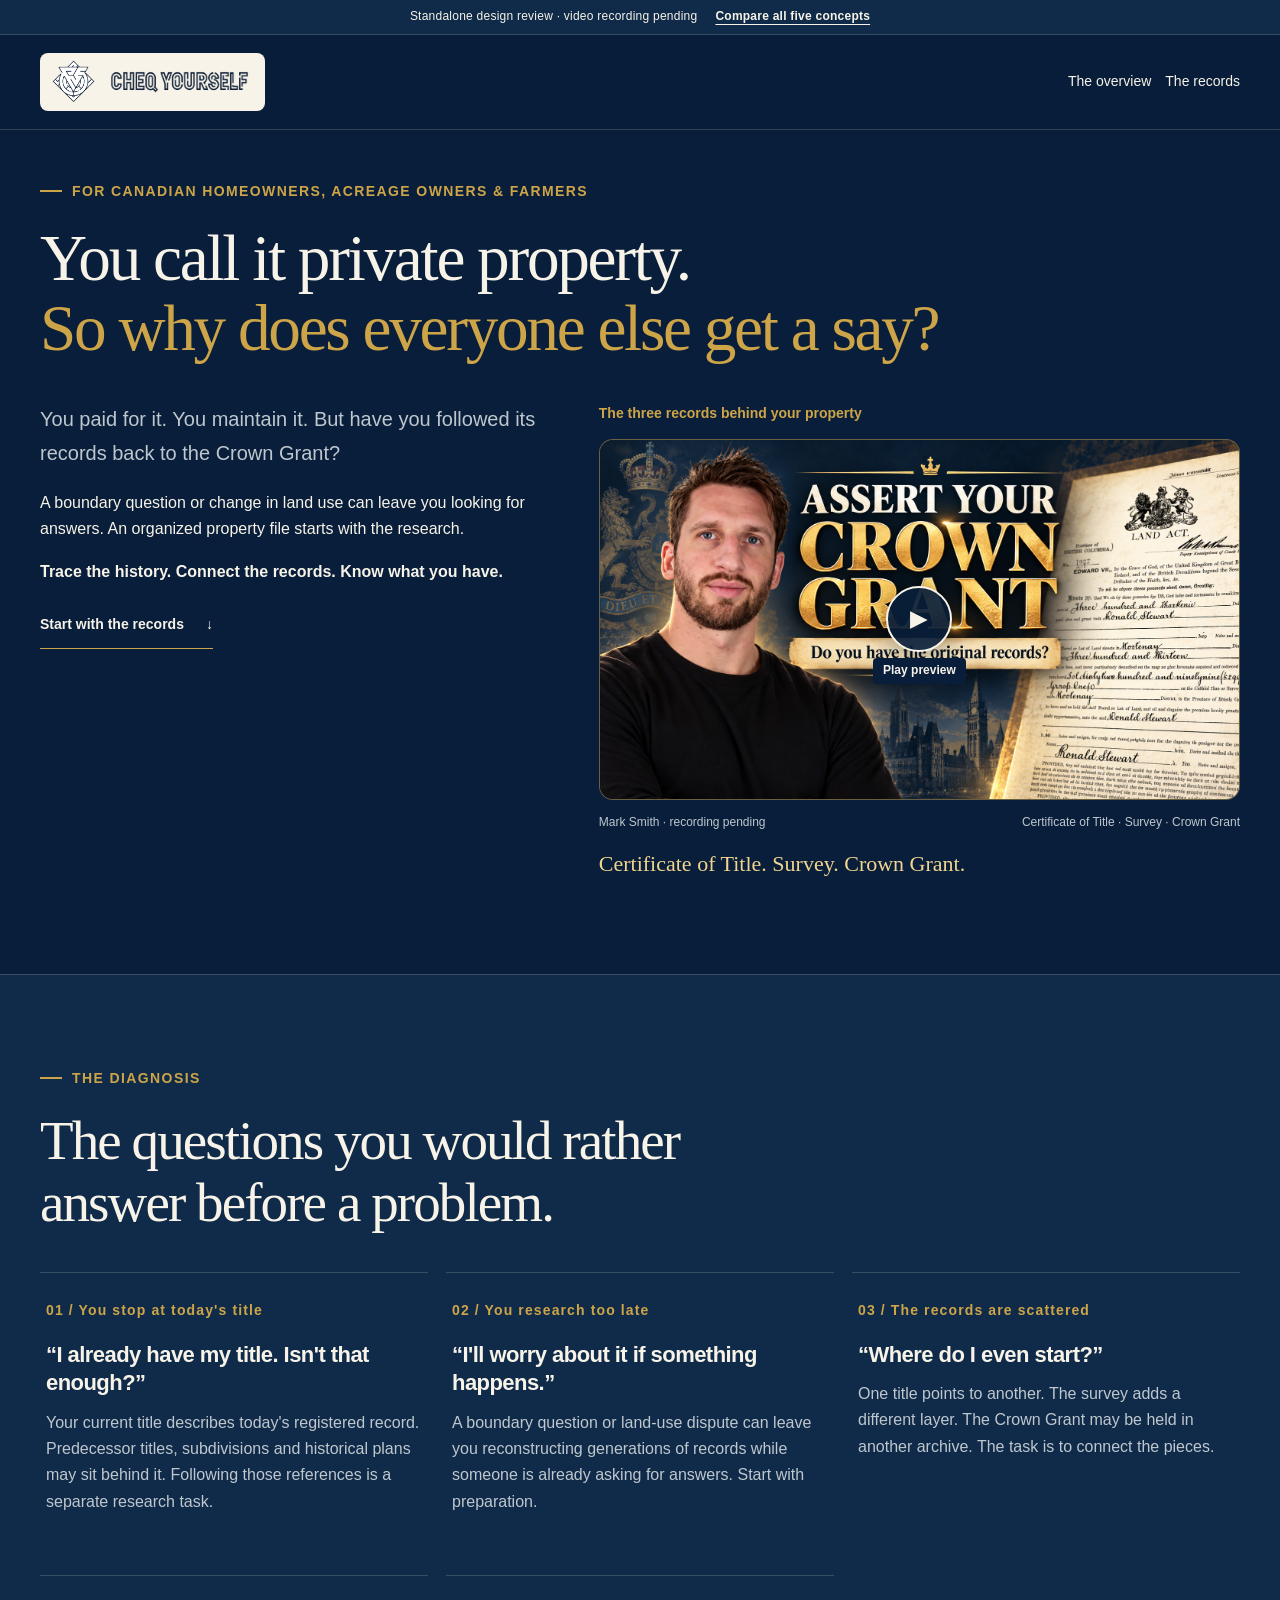
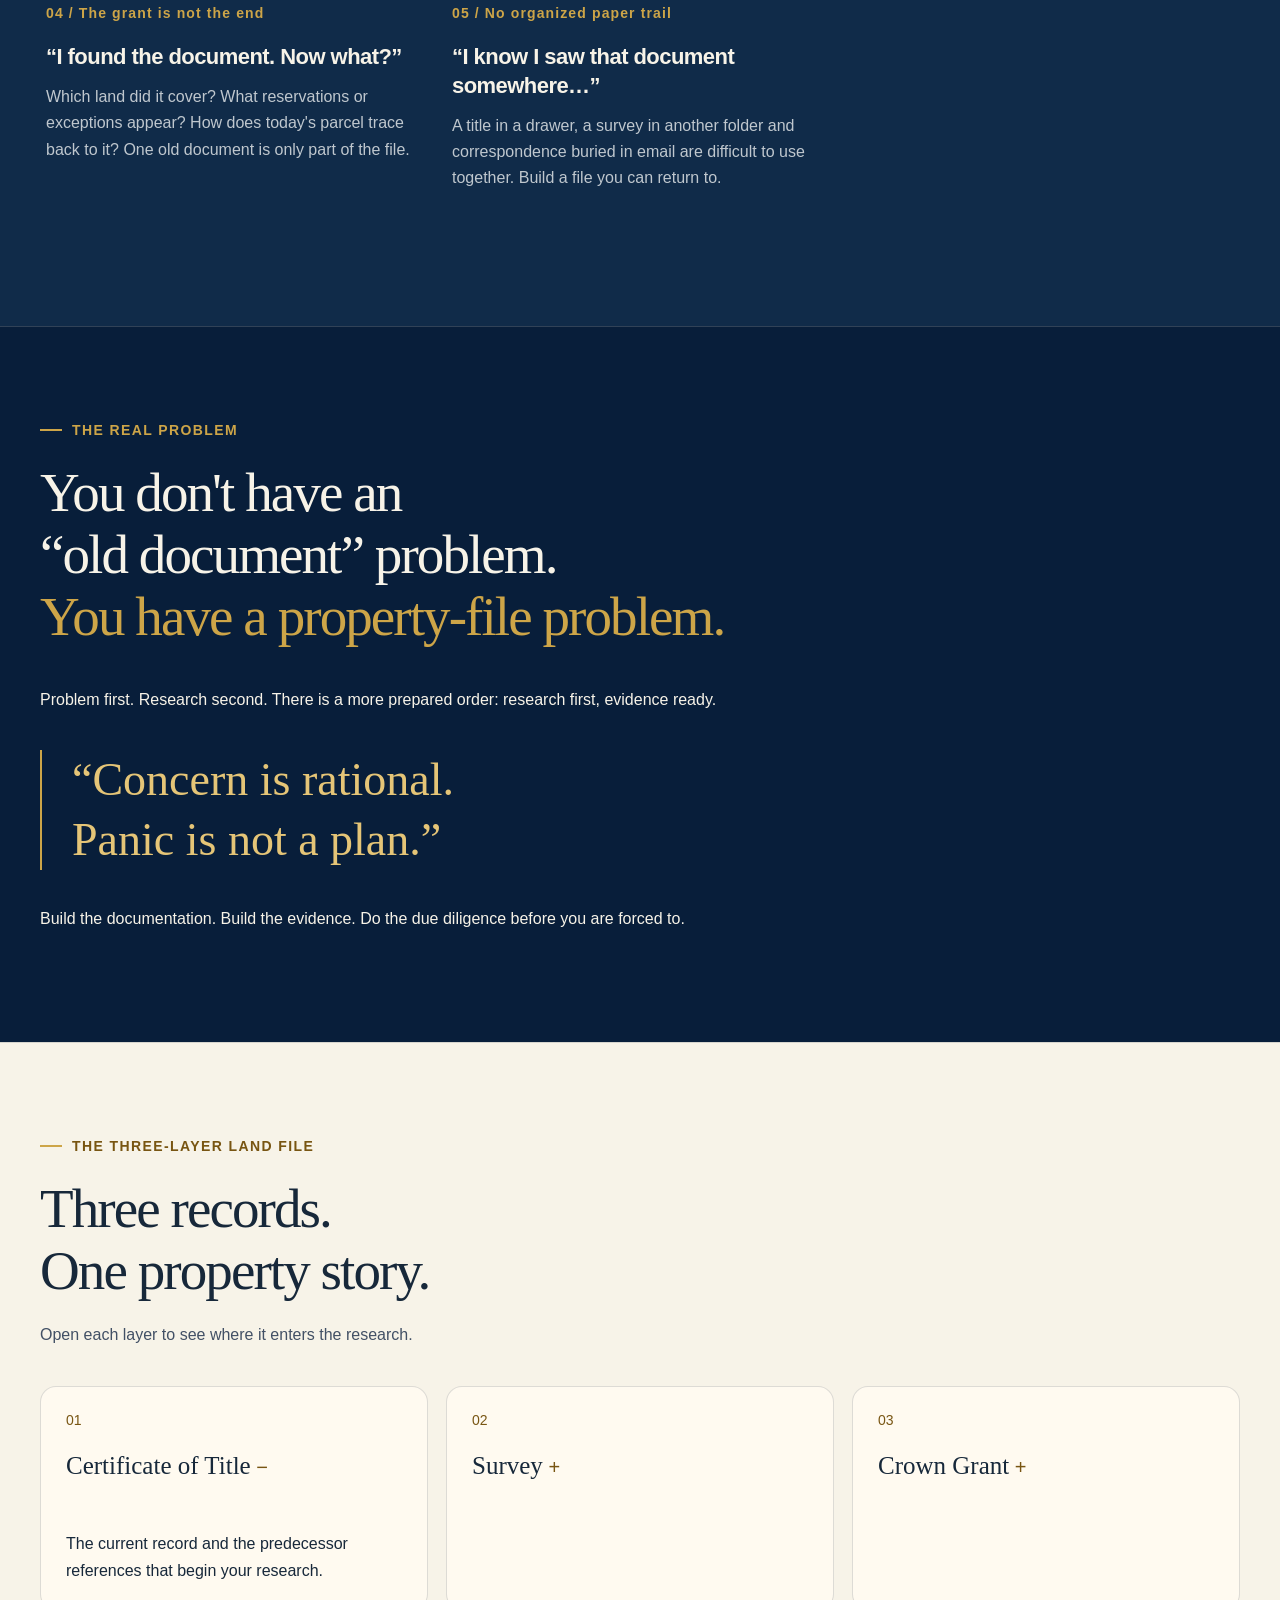
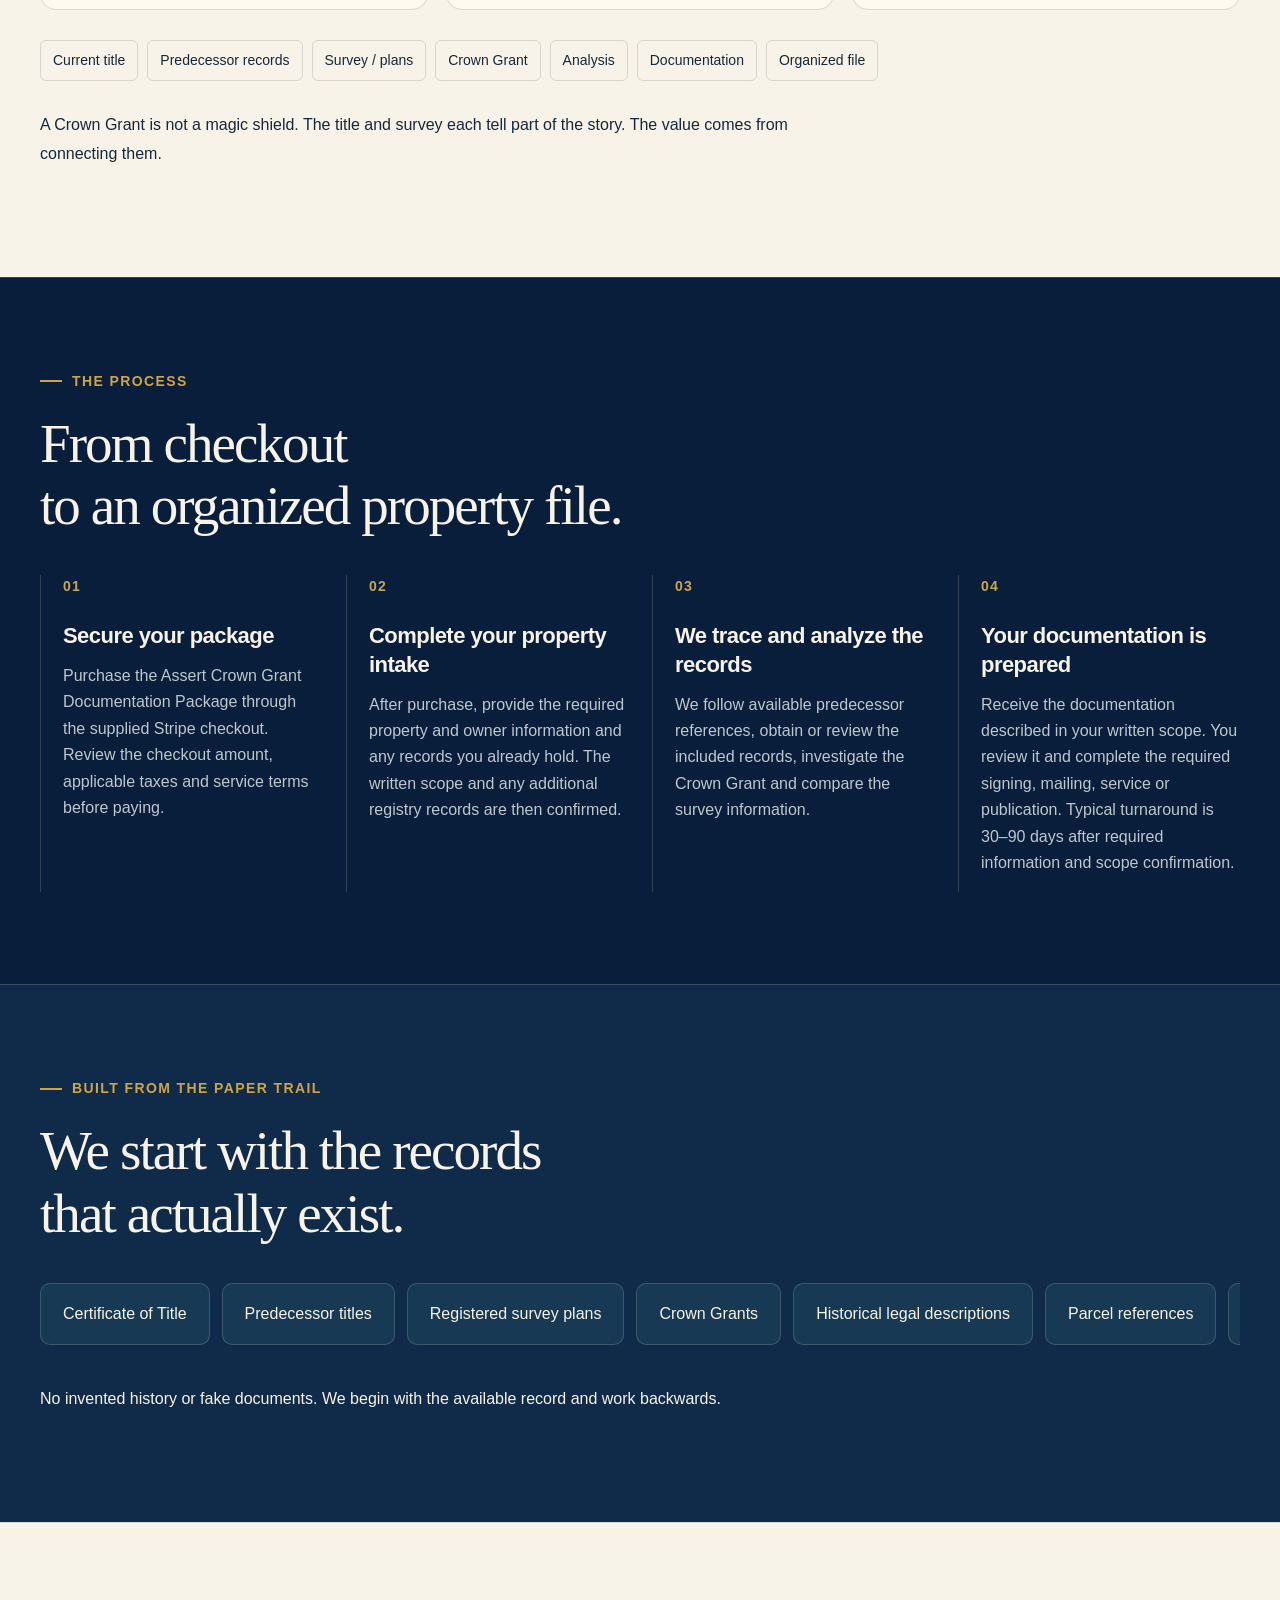
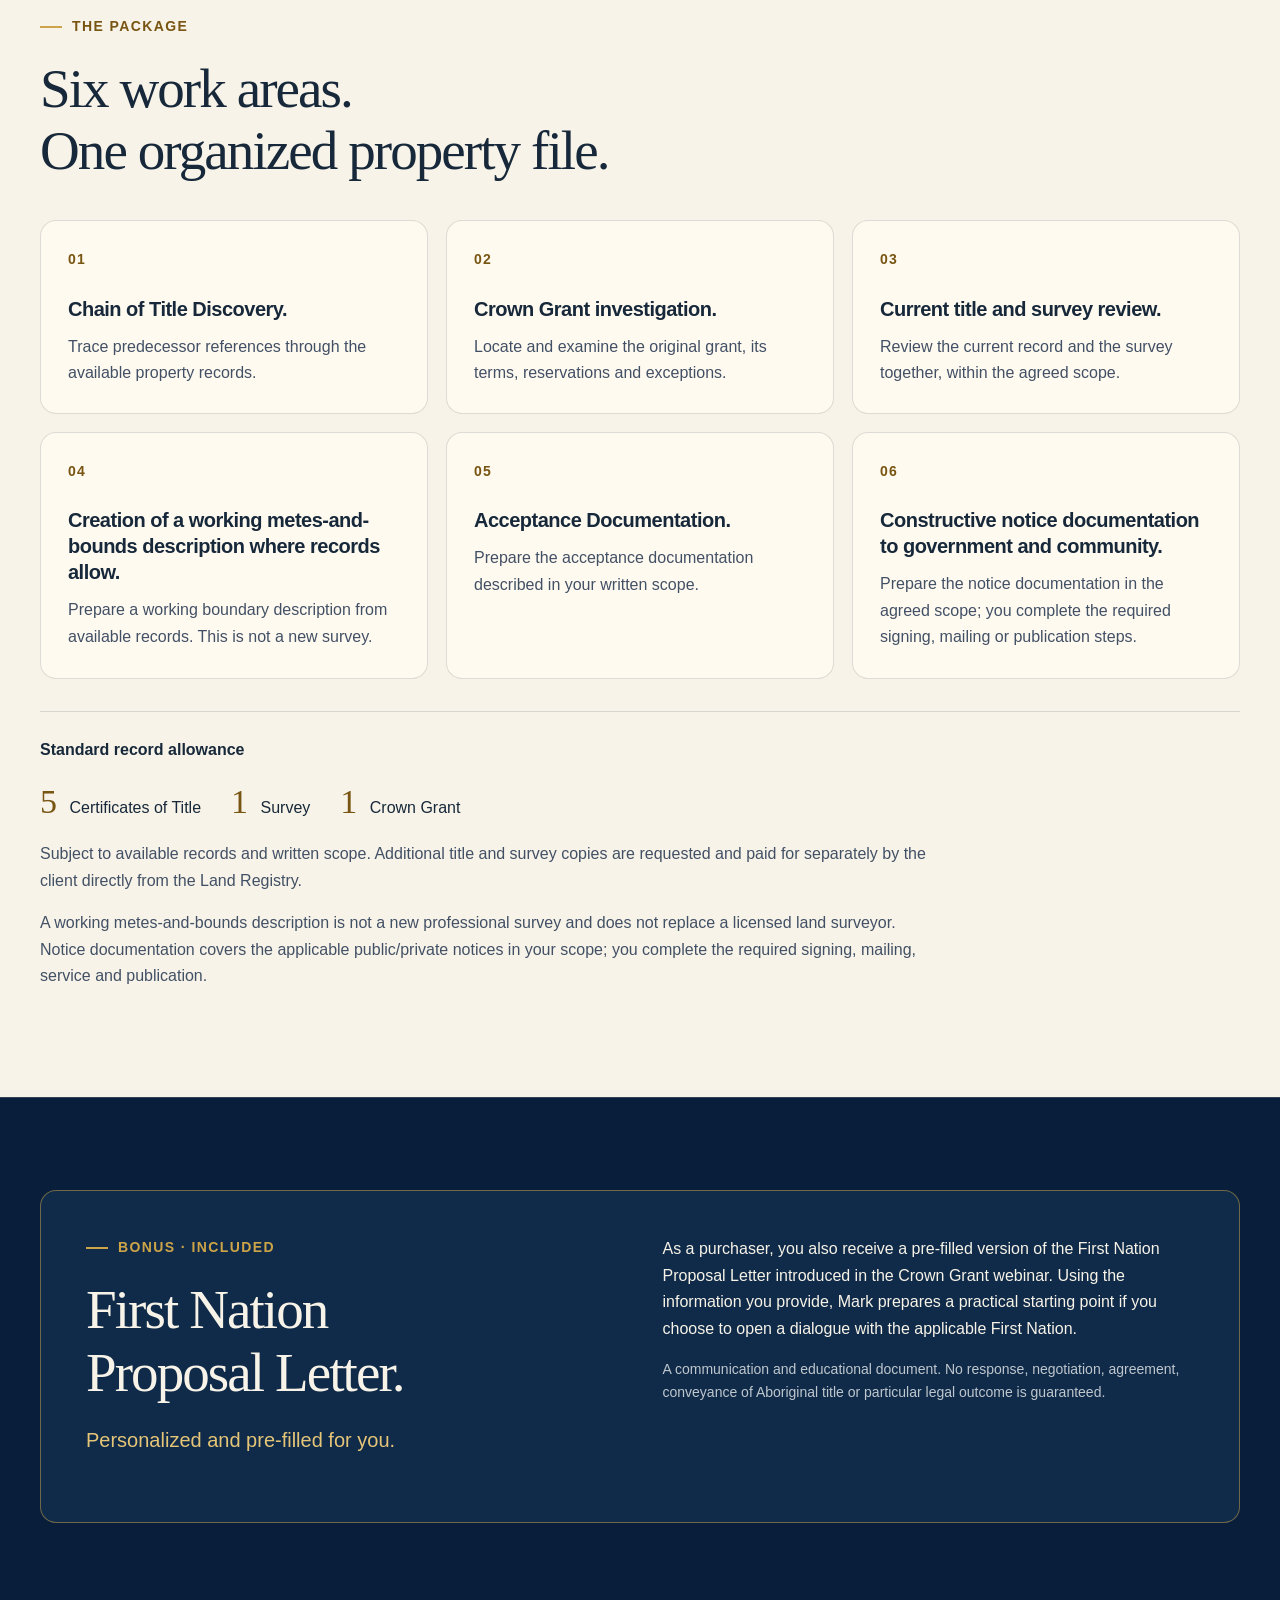
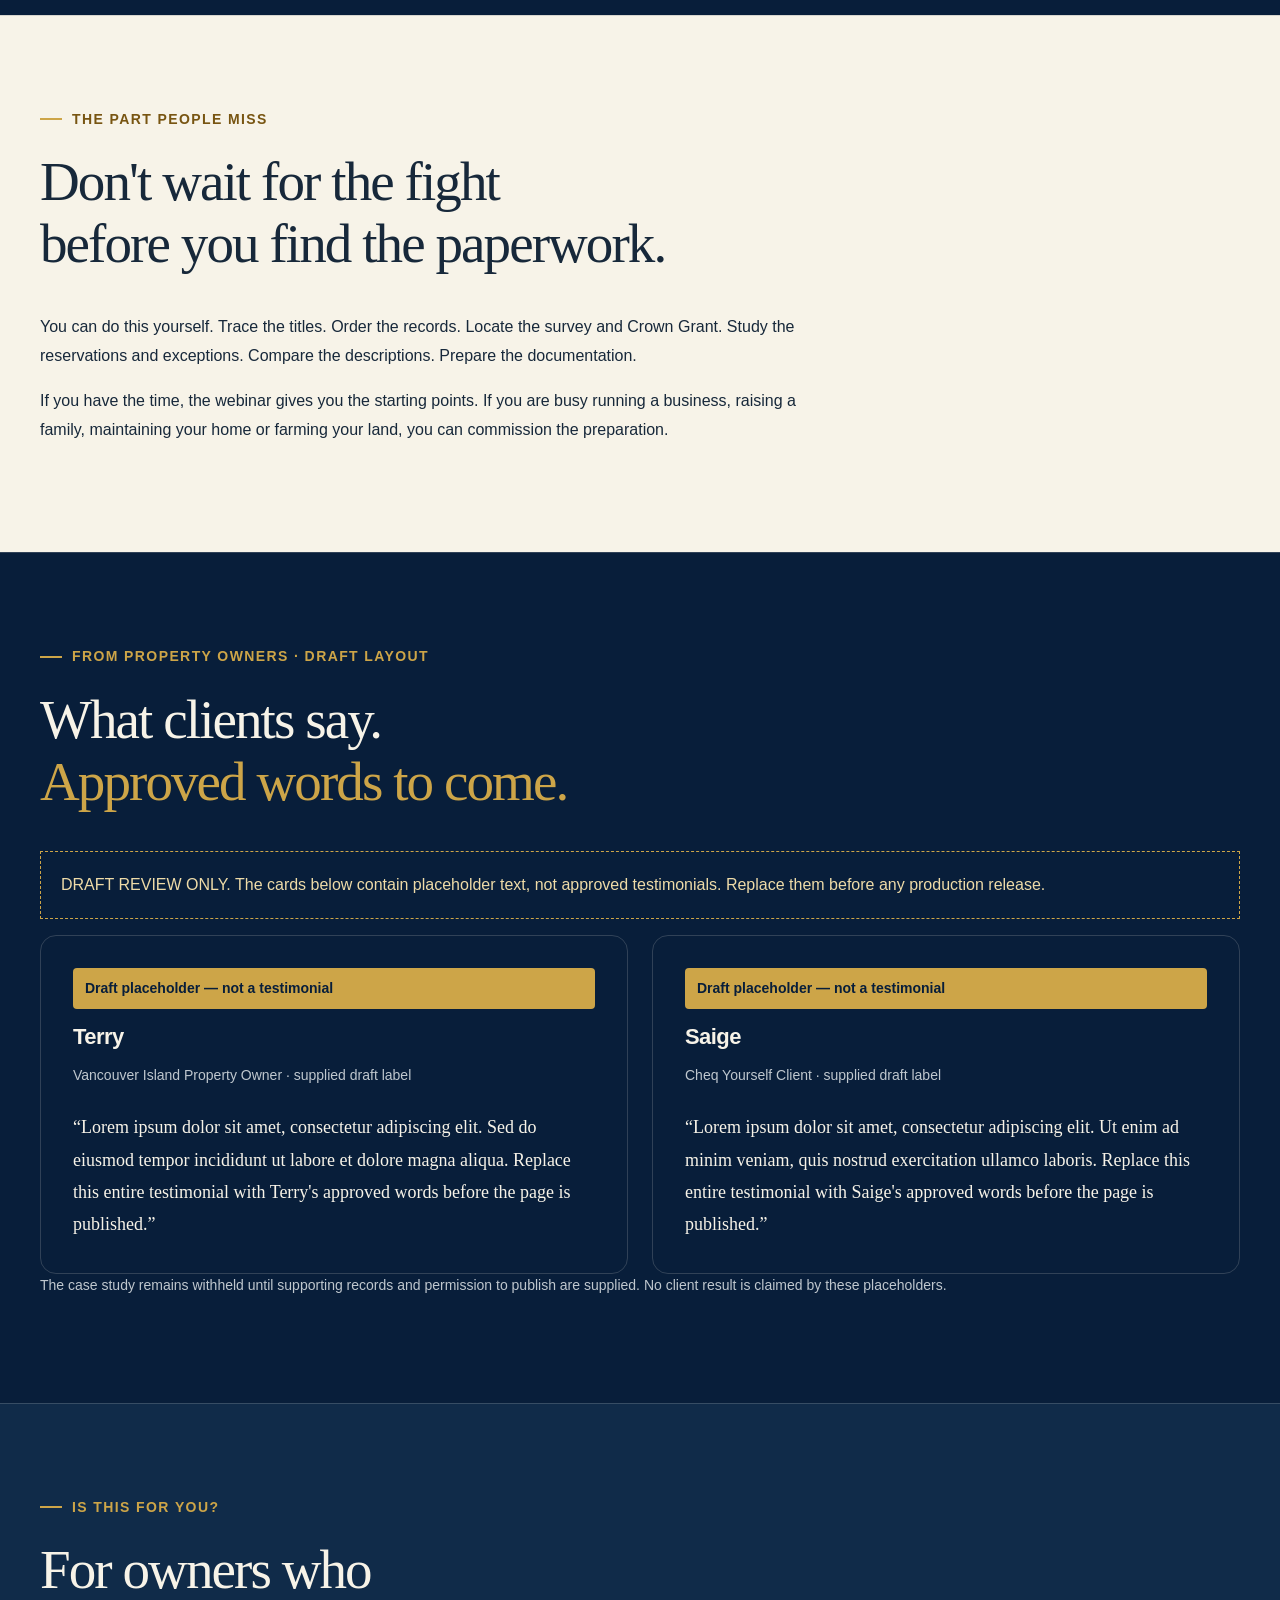
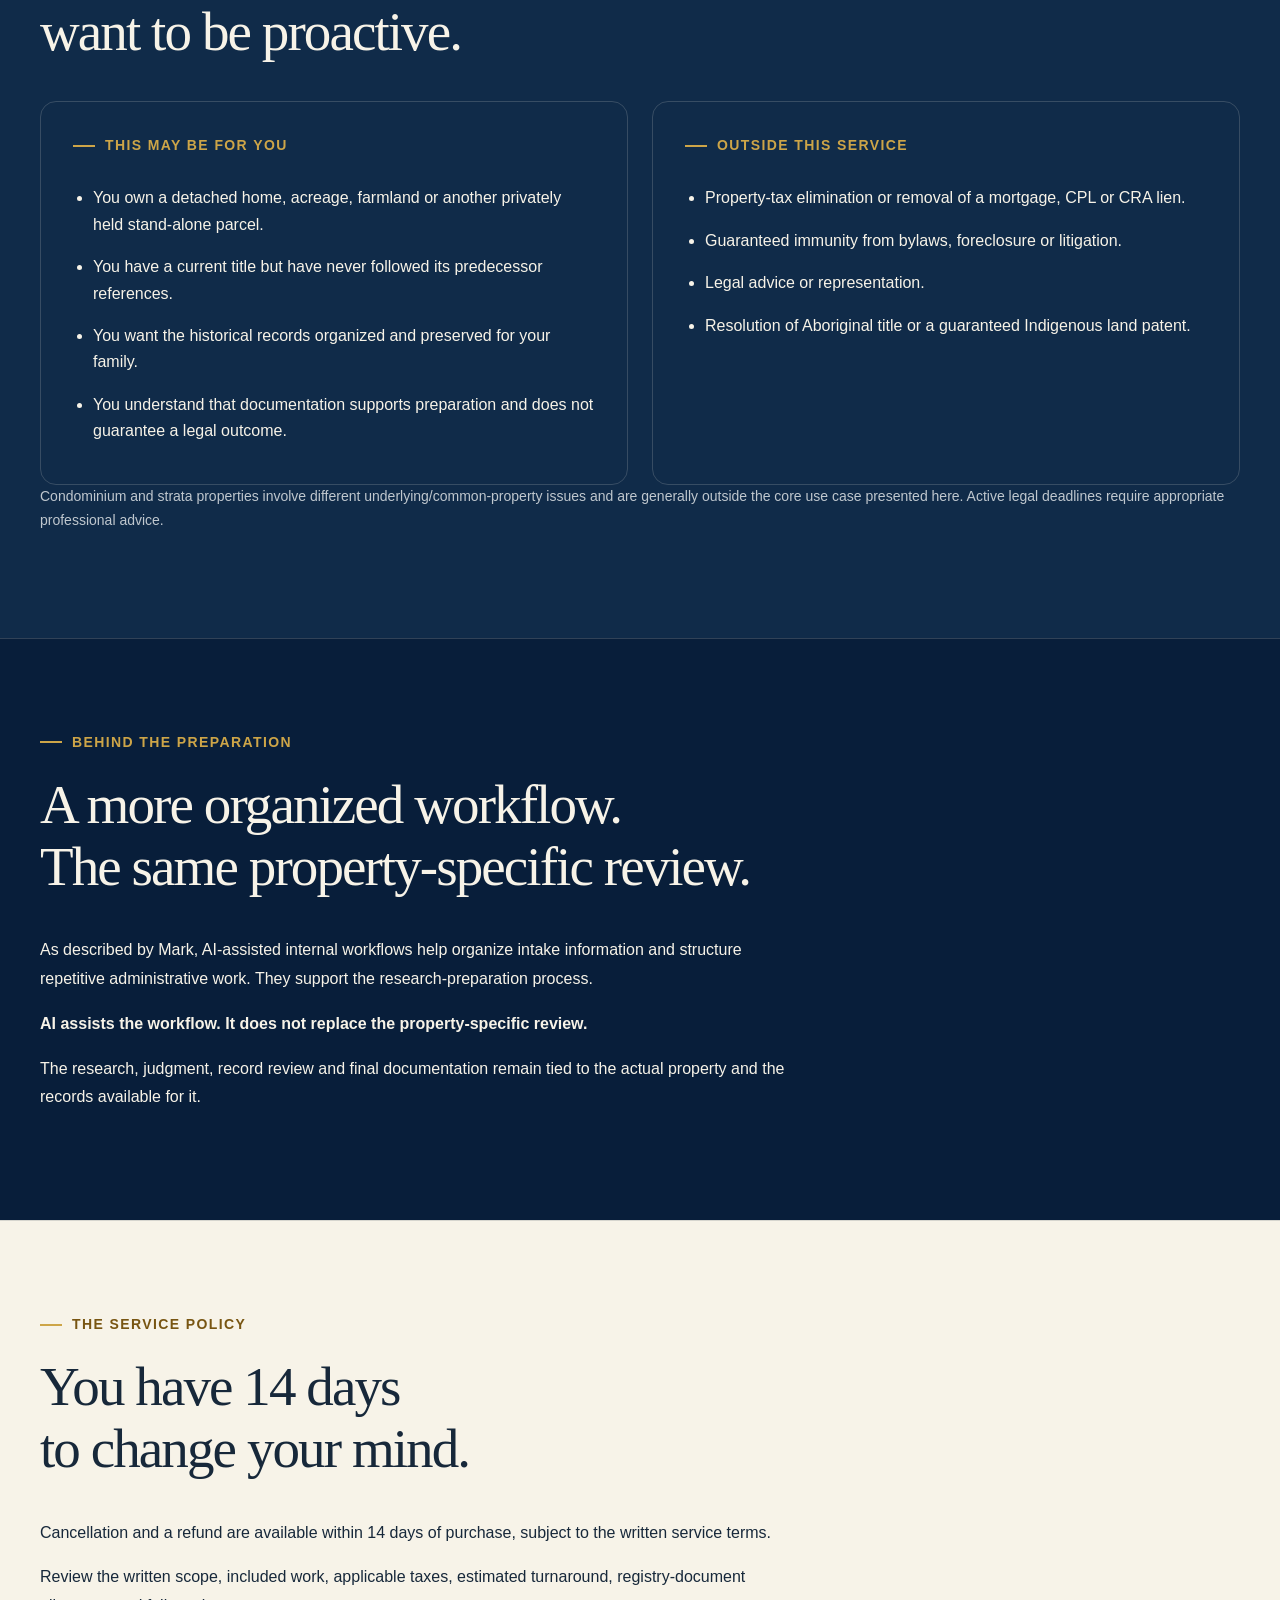
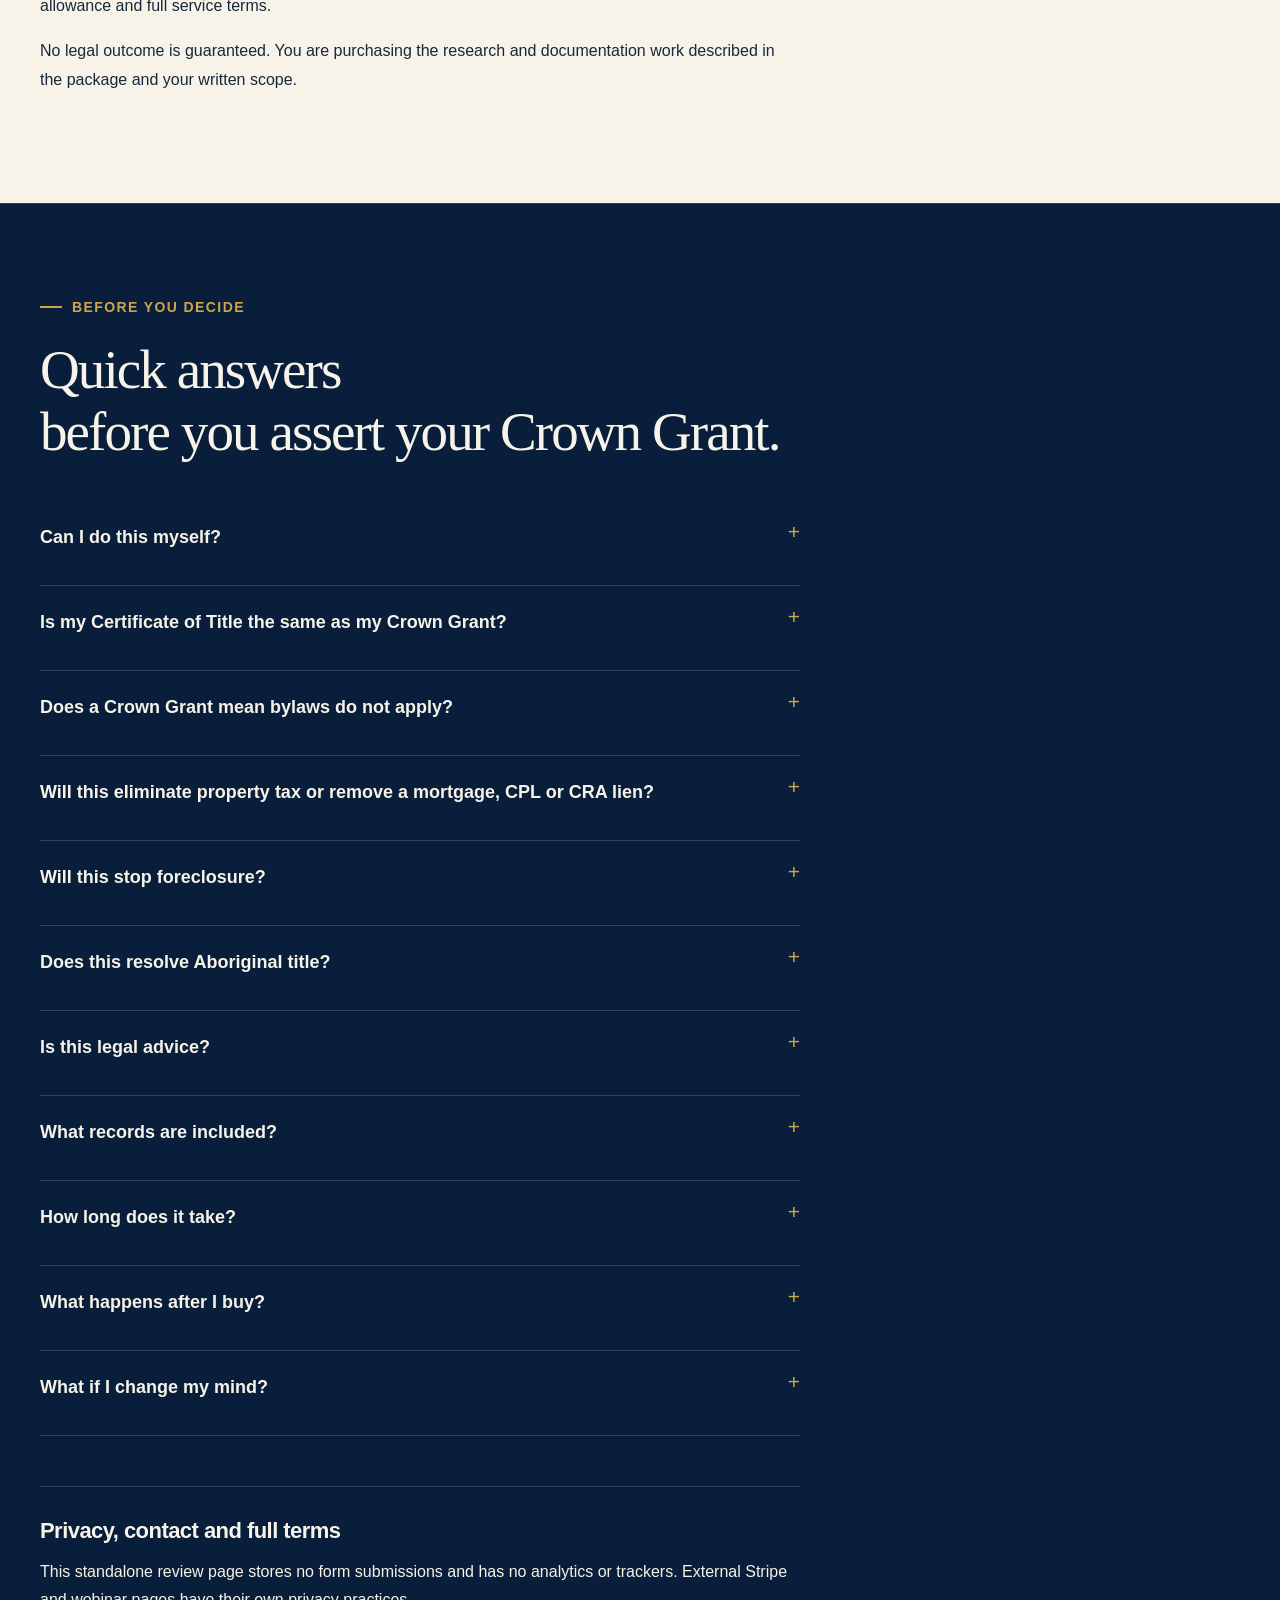
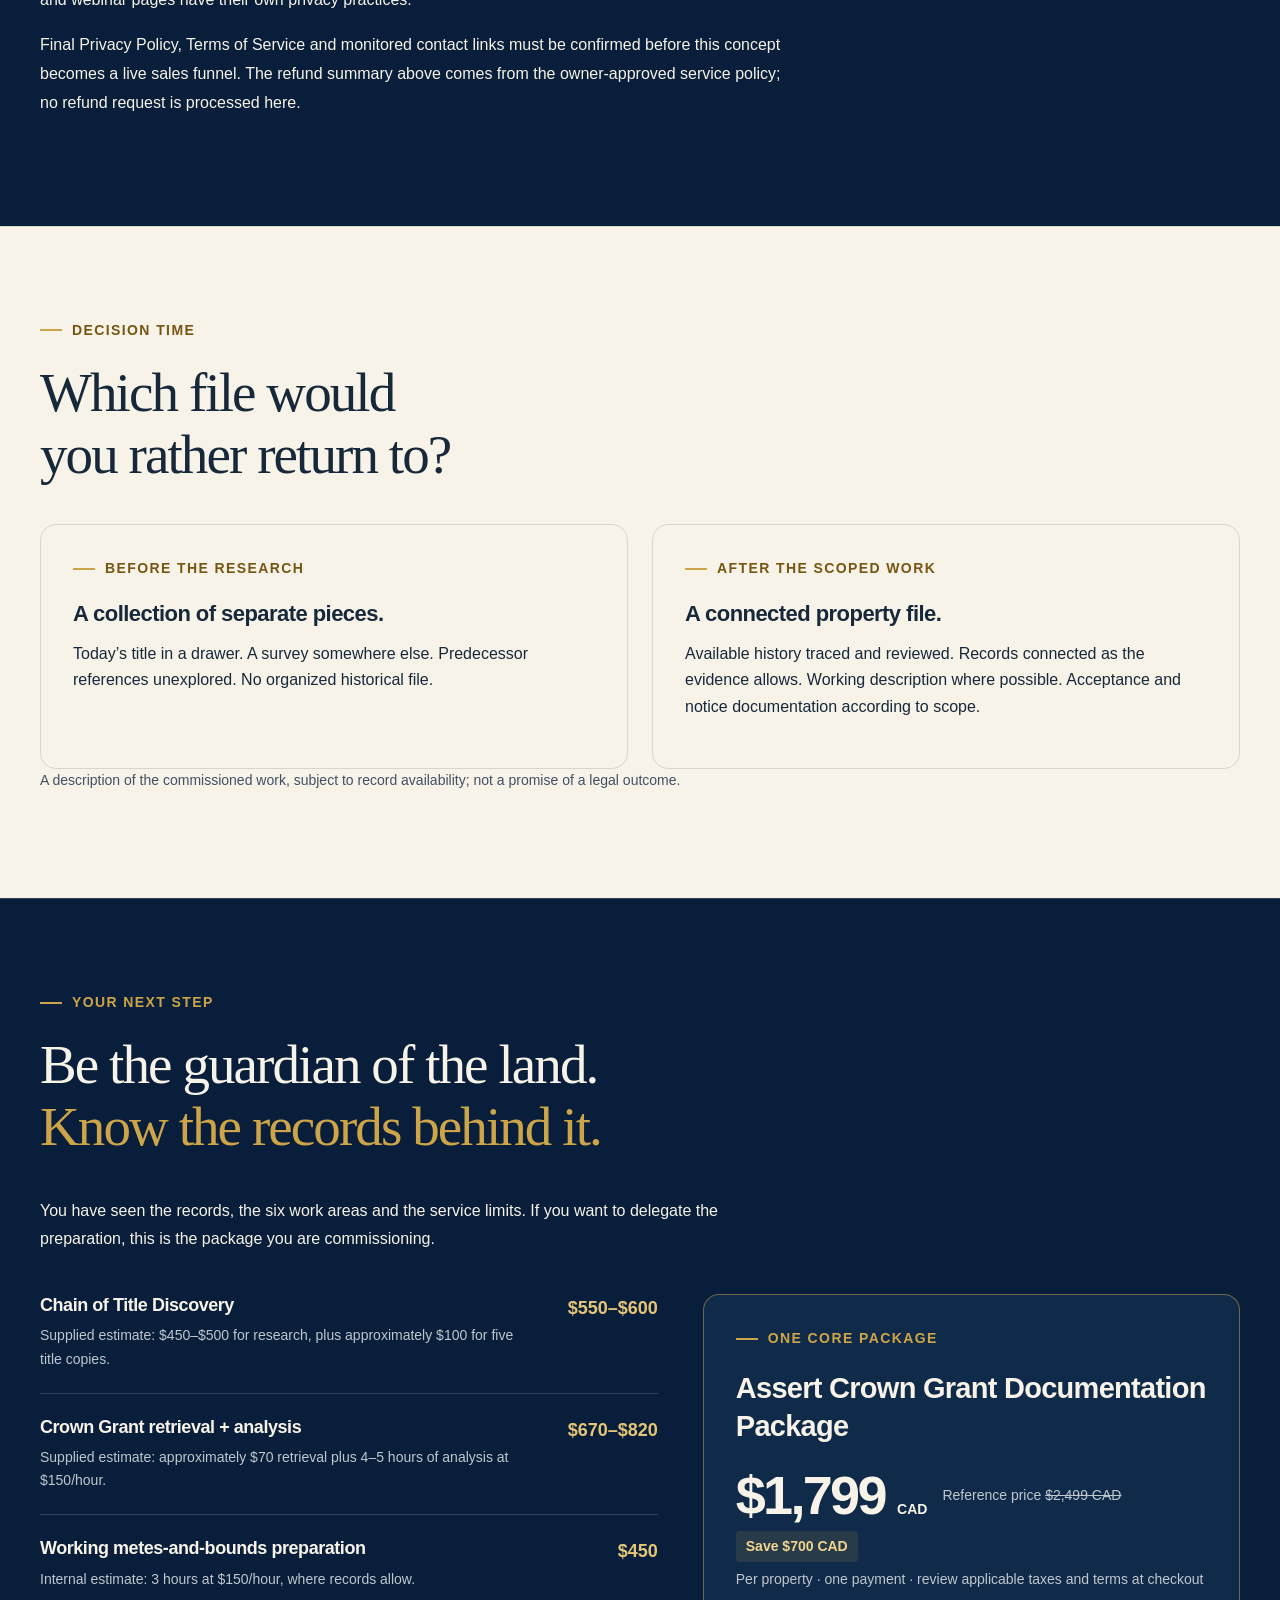
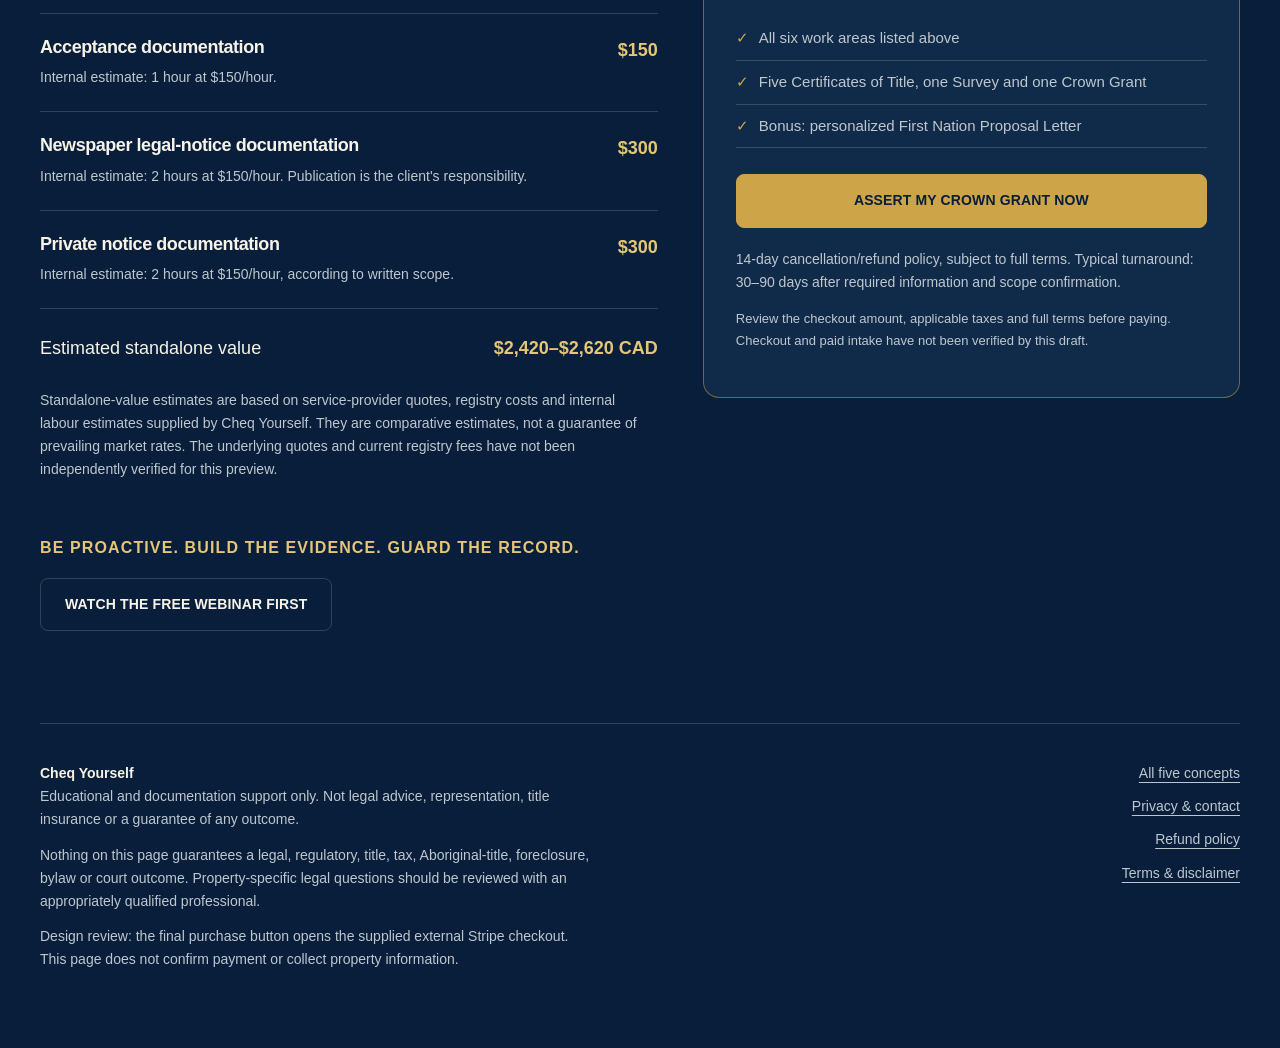
==== archival/index.html @ 5c7af5f5 "Replace five review concepts with combined VSL sales pages" ====
<!doctype html>
<html lang="en-CA"><head><meta charset="utf-8"><meta name="viewport" content="width=device-width,initial-scale=1"><meta name="robots" content="noindex,nofollow"><meta name="referrer" content="no-referrer"><meta http-equiv="Content-Security-Policy" content="default-src 'self'; script-src 'self'; style-src 'self' 'unsafe-inline'; img-src 'self'; connect-src 'none'; frame-src 'none'; object-src 'none'; base-uri 'none'; form-action 'none'"><meta name="description" content="Trace the records behind your Canadian property and explore the Assert Crown Grant Documentation Package with Cheq Yourself. Watch the overview, understand the work and decide your next step."><meta property="og:title" content="The Guardian of the Record | Cheq Yourself"><meta property="og:description" content="Trace the records behind your Canadian property and explore the Assert Crown Grant Documentation Package with Cheq Yourself. Watch the overview, understand the work and decide your next step."><title>The Guardian of the Record · Cheq Yourself preview</title><link rel="icon" href="../assets/brand-square.webp"><link rel="stylesheet" href="../assets/site.css"><script src="../assets/site.js" defer></script></head><body class="archival"><a class="skip" href="#main">Skip to content</a><div class="preview-bar"><span>Standalone design review · video recording pending</span><a href="../index.html">Compare all five concepts</a></div>
<header class="archival-header"><div class="container"><a class="brand" href="../index.html" aria-label="Cheq Yourself concept review"><img class="mark" src="../assets/cheq-yourself-logo.webp" alt="" width="43" height="44"><img class="wordmark" src="../assets/cheq-yourself-wordmark.webp" alt="Cheq Yourself" width="147" height="33"></a><nav aria-label="Page navigation"><a href="#vsl">The overview</a><a href="#written-overview">The records</a></nav></div></header><main id="main"><section class="archive-hero container"><p class="eyebrow">For Canadian homeowners, acreage owners & farmers</p><h1>You call it private property.<br><em>So why does everyone else get a say?</em></h1><div class="archive-hero-bottom"><div><p class="lead">You paid for it. You maintain it. But have you followed its records back to the Crown Grant?</p><p>A boundary question or change in land use can leave you looking for answers. An organized property file starts with the research.</p><p><strong>Trace the history. Connect the records. Know what you have.</strong></p><a class="story-link" href="#written-overview">Start with the records <span aria-hidden="true">↓</span></a></div><div class="archive-hero-video" id="vsl"><p class="player-kicker">The three records behind your property</p><div class="video-frame"><img class="video-thumbnail" src="../assets/vsl-video-thumbnail.png" alt="Mark Smith beside historic land-record imagery. Assert Your Crown Grant: Do you have the original records?" width="1672" height="941" fetchpriority="high"><button type="button" class="thumbnail-play" data-recording aria-label="Play VSL preview — recording pending"><span aria-hidden="true">▶</span><span class="play-label">Play preview</span></button><div class="video-message" data-video-message tabindex="-1" hidden><button type="button" class="video-close" data-video-close aria-label="Close video notice">×</button><h3>The recording is still to be made.</h3><p>This is your video thumbnail, not a playable recording. Read the explanation on this page while the video and captions are being prepared.</p><a href="#written-overview" data-video-read>Read the explanation below</a></div></div><div class="video-caption"><span>Mark Smith · recording pending</span><span>Certificate of Title · Survey · Crown Grant</span></div><p class="record-words">Certificate of Title. Survey. Crown Grant.</p></div></div></section><section id="written-overview" class="archive-section archive-raised"><div class="container"><div class="archive-heading"><p class="eyebrow">The diagnosis</p><h2>The questions you would rather<br>answer before a problem.</h2></div><div class="diagnosis-grid"><article class="diagnosis-card"><span class="number">01 / You stop at today&#x27;s title</span><h3>“I already have my title. Isn&#x27;t that enough?”</h3><p>Your current title describes today&#x27;s registered record. Predecessor titles, subdivisions and historical plans may sit behind it. Following those references is a separate research task.</p></article><article class="diagnosis-card"><span class="number">02 / You research too late</span><h3>“I&#x27;ll worry about it if something happens.”</h3><p>A boundary question or land-use dispute can leave you reconstructing generations of records while someone is already asking for answers. Start with preparation.</p></article><article class="diagnosis-card"><span class="number">03 / The records are scattered</span><h3>“Where do I even start?”</h3><p>One title points to another. The survey adds a different layer. The Crown Grant may be held in another archive. The task is to connect the pieces.</p></article><article class="diagnosis-card"><span class="number">04 / The grant is not the end</span><h3>“I found the document. Now what?”</h3><p>Which land did it cover? What reservations or exceptions appear? How does today&#x27;s parcel trace back to it? One old document is only part of the file.</p></article><article class="diagnosis-card"><span class="number">05 / No organized paper trail</span><h3>“I know I saw that document somewhere…”</h3><p>A title in a drawer, a survey in another folder and correspondence buried in email are difficult to use together. Build a file you can return to.</p></article></div></div></section><section id="root-cause" class="archive-section "><div class="container"><div class="archive-heading"><p class="eyebrow">The real problem</p><h2>You don't have an<br>“old document” problem.<br><em>You have a property-file problem.</em></h2></div><div class="archive-reading"><p>Problem first. Research second. There is a more prepared order: research first, evidence ready.</p><blockquote>“Concern is rational.<br>Panic is not a plan.”</blockquote><p>Build the documentation. Build the evidence. Do the due diligence before you are forced to.</p></div></div></section><section id="mechanism" class="archive-section archive-light"><div class="container"><div class="archive-heading"><p class="eyebrow">The three-layer land file</p><h2>Three records.<br>One property story.</h2><p>Open each layer to see where it enters the research.</p></div><div class="record-layers"><details class="record-layer" open><summary><span>01</span>Certificate of Title</summary><p>The current record and the predecessor references that begin your research.</p></details><details class="record-layer" ><summary><span>02</span>Survey</summary><p>The recorded parcel, its boundary information and its relationship to the title.</p></details><details class="record-layer" ><summary><span>03</span>Crown Grant</summary><p>The original grant, including its terms, reservations and exceptions.</p></details></div><ol class="record-path"><li>Current title</li><li>Predecessor records</li><li>Survey / plans</li><li>Crown Grant</li><li>Analysis</li><li>Documentation</li><li>Organized file</li></ol><div class="archive-reading"><p>A Crown Grant is not a magic shield. The title and survey each tell part of the story. The value comes from connecting them.</p></div></div></section><section id="process" class="archive-section "><div class="container"><div class="archive-heading"><p class="eyebrow">The process</p><h2>From checkout<br>to an organized property file.</h2></div><div class="archive-process"><article class="process-card"><span class="number">01</span><h3>Secure your package</h3><p>Purchase the Assert Crown Grant Documentation Package through the supplied Stripe checkout. Review the checkout amount, applicable taxes and service terms before paying.</p></article><article class="process-card"><span class="number">02</span><h3>Complete your property intake</h3><p>After purchase, provide the required property and owner information and any records you already hold. The written scope and any additional registry records are then confirmed.</p></article><article class="process-card"><span class="number">03</span><h3>We trace and analyze the records</h3><p>We follow available predecessor references, obtain or review the included records, investigate the Crown Grant and compare the survey information.</p></article><article class="process-card"><span class="number">04</span><h3>Your documentation is prepared</h3><p>Receive the documentation described in your written scope. You review it and complete the required signing, mailing, service or publication. Typical turnaround is 30–90 days after required information and scope confirmation.</p></article></div></div></section><section id="records" class="archive-section archive-raised"><div class="container"><div class="archive-heading"><p class="eyebrow">Built from the paper trail</p><h2>We start with the records<br>that actually exist.</h2></div><div class="record-chips"><span>Certificate of Title</span><span>Predecessor titles</span><span>Registered survey plans</span><span>Crown Grants</span><span>Historical legal descriptions</span><span>Parcel references</span><span>Registry records</span><span>Archival records</span></div><p class="archive-reading">No invented history or fake documents. We begin with the available record and work backwards.</p></div></section><section id="package" class="archive-section archive-light"><div class="container"><div class="archive-heading"><p class="eyebrow">The package</p><h2>Six work areas.<br>One organized property file.</h2></div><div class="scope-grid"><article class="scope-card"><span class="number">01</span><h3>Chain of Title Discovery.</h3><p>Trace predecessor references through the available property records.</p></article><article class="scope-card"><span class="number">02</span><h3>Crown Grant investigation.</h3><p>Locate and examine the original grant, its terms, reservations and exceptions.</p></article><article class="scope-card"><span class="number">03</span><h3>Current title and survey review.</h3><p>Review the current record and the survey together, within the agreed scope.</p></article><article class="scope-card"><span class="number">04</span><h3>Creation of a working metes-and-bounds description where records allow.</h3><p>Prepare a working boundary description from available records. This is not a new survey.</p></article><article class="scope-card"><span class="number">05</span><h3>Acceptance Documentation.</h3><p>Prepare the acceptance documentation described in your written scope.</p></article><article class="scope-card"><span class="number">06</span><h3>Constructive notice documentation to government and community.</h3><p>Prepare the notice documentation in the agreed scope; you complete the required signing, mailing or publication steps.</p></article></div><div class="archive-allowance"><strong>Standard record allowance</strong><div><span><b>5</b> Certificates of Title</span><span><b>1</b> Survey</span><span><b>1</b> Crown Grant</span></div><p>Subject to available records and written scope. Additional title and survey copies are requested and paid for separately by the client directly from the Land Registry.</p><p>A working metes-and-bounds description is not a new professional survey and does not replace a licensed land surveyor. Notice documentation covers the applicable public/private notices in your scope; you complete the required signing, mailing, service and publication.</p></div></div></section><section id="bonus" class="archive-section "><div class="container"><article class="archive-bonus"><div><p class="eyebrow">Bonus · included</p><h2>First Nation<br>Proposal Letter.</h2><p class="bonus-subtitle">Personalized and pre-filled for you.</p></div><div><p>As a purchaser, you also receive a pre-filled version of the First Nation Proposal Letter introduced in the Crown Grant webinar. Using the information you provide, Mark prepares a practical starting point if you choose to open a dialogue with the applicable First Nation.</p><p class="small">A communication and educational document. No response, negotiation, agreement, conveyance of Aboriginal title or particular legal outcome is guaranteed.</p></div></article></div></section><section id="big-picture" class="archive-section archive-light"><div class="container"><div class="archive-heading"><p class="eyebrow">The part people miss</p><h2>Don't wait for the fight<br>before you find the paperwork.</h2></div><div class="archive-reading"><p>You can do this yourself. Trace the titles. Order the records. Locate the survey and Crown Grant. Study the reservations and exceptions. Compare the descriptions. Prepare the documentation.</p><p>If you have the time, the webinar gives you the starting points. If you are busy running a business, raising a family, maintaining your home or farming your land, you can commission the preparation.</p></div></div></section><section id="proof" class="archive-section "><div class="container"><div class="archive-heading"><p class="eyebrow">From property owners · draft layout</p><h2>What clients say.<br><em>Approved words to come.</em></h2></div><p class="review-hold">DRAFT REVIEW ONLY. The cards below contain placeholder text, not approved testimonials. Replace them before any production release.</p><div class="archive-columns"><article data-placeholder="true"><p class="placeholder-badge">Draft placeholder — not a testimonial</p><h3>Terry</h3><p class="small">Vancouver Island Property Owner · supplied draft label</p><blockquote>“Lorem ipsum dolor sit amet, consectetur adipiscing elit. Sed do eiusmod tempor incididunt ut labore et dolore magna aliqua. Replace this entire testimonial with Terry's approved words before the page is published.”</blockquote></article><article data-placeholder="true"><p class="placeholder-badge">Draft placeholder — not a testimonial</p><h3>Saige</h3><p class="small">Cheq Yourself Client · supplied draft label</p><blockquote>“Lorem ipsum dolor sit amet, consectetur adipiscing elit. Ut enim ad minim veniam, quis nostrud exercitation ullamco laboris. Replace this entire testimonial with Saige's approved words before the page is published.”</blockquote></article></div><p class="small">The case study remains withheld until supporting records and permission to publish are supplied. No client result is claimed by these placeholders.</p></div></section><section id="for-you" class="archive-section archive-raised"><div class="container"><div class="archive-heading"><p class="eyebrow">Is this for you?</p><h2>For owners who<br>want to be proactive.</h2></div><div class="archive-columns"><article><p class="eyebrow">This may be for you</p><ul><li>You own a detached home, acreage, farmland or another privately held stand-alone parcel.</li><li>You have a current title but have never followed its predecessor references.</li><li>You want the historical records organized and preserved for your family.</li><li>You understand that documentation supports preparation and does not guarantee a legal outcome.</li></ul></article><article><p class="eyebrow">Outside this service</p><ul><li>Property-tax elimination or removal of a mortgage, CPL or CRA lien.</li><li>Guaranteed immunity from bylaws, foreclosure or litigation.</li><li>Legal advice or representation.</li><li>Resolution of Aboriginal title or a guaranteed Indigenous land patent.</li></ul></article></div><p class="small">Condominium and strata properties involve different underlying/common-property issues and are generally outside the core use case presented here. Active legal deadlines require appropriate professional advice.</p></div></section><section id="workflow" class="archive-section "><div class="container"><div class="archive-heading"><p class="eyebrow">Behind the preparation</p><h2>A more organized workflow.<br>The same property-specific review.</h2></div><div class="archive-reading"><p>As described by Mark, AI-assisted internal workflows help organize intake information and structure repetitive administrative work. They support the research-preparation process.</p><p><strong>AI assists the workflow. It does not replace the property-specific review.</strong></p><p>The research, judgment, record review and final documentation remain tied to the actual property and the records available for it.</p></div></div></section><section id="service-policy" class="archive-section archive-light"><div class="container"><div class="archive-heading"><p class="eyebrow">The service policy</p><h2>You have 14 days<br>to change your mind.</h2></div><div class="archive-reading"><p>Cancellation and a refund are available within 14 days of purchase, subject to the written service terms.</p><p>Review the written scope, included work, applicable taxes, estimated turnaround, registry-document allowance and full service terms.</p><p>No legal outcome is guaranteed. You are purchasing the research and documentation work described in the package and your written scope.</p></div></div></section><section id="questions" class="archive-section "><div class="container"><div class="archive-heading"><p class="eyebrow">Before you decide</p><h2>Quick answers<br>before you assert your Crown Grant.</h2></div><div class="faq archive-reading"><details><summary>Can I do this myself?</summary><p>Yes. You can trace title references, obtain the records and prepare your own file. The free webinar gives you the starting points. This package is for owners who prefer to have the research and documentation prepared.</p></details><details><summary>Is my Certificate of Title the same as my Crown Grant?</summary><p>No. Your Certificate of Title is the present registered record. The Crown Grant is a separate historical grant further back in the property&#x27;s history.</p></details><details><summary>Does a Crown Grant mean bylaws do not apply?</summary><p>No automatic conclusion should be assumed. The historical grant needs to be understood in context with the property history and applicable law. This service does not promise immunity from government rules.</p></details><details><summary>Will this eliminate property tax or remove a mortgage, CPL or CRA lien?</summary><p>No. This is not a property-tax elimination or charge-removal service. Registered and legal matters may require separate statutory or court processes and qualified professional advice.</p></details><details><summary>Will this stop foreclosure?</summary><p>No. No foreclosure or litigation outcome is promised.</p></details><details><summary>Does this resolve Aboriginal title?</summary><p>No. The package does not extinguish or resolve Aboriginal title. The personalized proposal letter is a starting point for dialogue; no response, agreement or legal result is guaranteed.</p></details><details><summary>Is this legal advice?</summary><p>No. Mark Smith and Cheq Yourself provide educational research and documentation support. Obtain appropriate professional advice for property-specific legal questions or active court or statutory deadlines.</p></details><details><summary>What records are included?</summary><p>The standard allowance is five Certificates of Title, one Survey and one Crown Grant, subject to record availability. Additional title and survey copies are requested and paid for separately by the client directly from the Land Registry.</p></details><details><summary>How long does it take?</summary><p>Typical turnaround is 30–90 days after the required information or documents are received and the written scope is confirmed.</p></details><details><summary>What happens after I buy?</summary><p>Complete the property intake. The written scope and required records are confirmed, then the research and documentation work begins. You are contacted if additional information or records are required. This review page does not itself process intake or verify payment.</p></details><details><summary>What if I change my mind?</summary><p>Cancellation and a refund are available within 14 days of purchase, subject to the written service terms. Review the included work, taxes, record allowance, turnaround and full terms before paying.</p></details></div><div class="archive-policy archive-reading" id="policies"><h3>Privacy, contact and full terms</h3><p>This standalone review page stores no form submissions and has no analytics or trackers. External Stripe and webinar pages have their own privacy practices.</p><p>Final Privacy Policy, Terms of Service and monitored contact links must be confirmed before this concept becomes a live sales funnel. The refund summary above comes from the owner-approved service policy; no refund request is processed here.</p></div></div></section><section id="before-after" class="archive-section archive-light"><div class="container"><div class="archive-heading"><p class="eyebrow">Decision time</p><h2>Which file would<br>you rather return to?</h2></div><div class="archive-columns"><article><p class="eyebrow">Before the research</p><h3>A collection of separate pieces.</h3><p>Today’s title in a drawer. A survey somewhere else. Predecessor references unexplored. No organized historical file.</p></article><article><p class="eyebrow">After the scoped work</p><h3>A connected property file.</h3><p>Available history traced and reviewed. Records connected as the evidence allows. Working description where possible. Acceptance and notice documentation according to scope.</p></article></div><p class="small">A description of the commissioned work, subject to record availability; not a promise of a legal outcome.</p></div></section><section id="offer" class="archive-section " data-offer-section><div class="container"><div class="archive-heading"><p class="eyebrow">Your next step</p><h2>Be the guardian of the land.<br><em>Know the records behind it.</em></h2></div><p class="archive-reading">You have seen the records, the six work areas and the service limits. If you want to delegate the preparation, this is the package you are commissioning.</p><div class="archive-value"><div class="archive-value-rows"><div class="value-row"><div><h3>Chain of Title Discovery</h3><p>Supplied estimate: $450–$500 for research, plus approximately $100 for five title copies.</p></div><strong>$550–$600</strong></div><div class="value-row"><div><h3>Crown Grant retrieval + analysis</h3><p>Supplied estimate: approximately $70 retrieval plus 4–5 hours of analysis at $150/hour.</p></div><strong>$670–$820</strong></div><div class="value-row"><div><h3>Working metes-and-bounds preparation</h3><p>Internal estimate: 3 hours at $150/hour, where records allow.</p></div><strong>$450</strong></div><div class="value-row"><div><h3>Acceptance documentation</h3><p>Internal estimate: 1 hour at $150/hour.</p></div><strong>$150</strong></div><div class="value-row"><div><h3>Newspaper legal-notice documentation</h3><p>Internal estimate: 2 hours at $150/hour. Publication is the client&#x27;s responsibility.</p></div><strong>$300</strong></div><div class="value-row"><div><h3>Private notice documentation</h3><p>Internal estimate: 2 hours at $150/hour, according to written scope.</p></div><strong>$300</strong></div><div class="value-total"><span>Estimated standalone value</span><strong>$2,420–$2,620 CAD</strong></div><p class="estimate-note">Standalone-value estimates are based on service-provider quotes, registry costs and internal labour estimates supplied by Cheq Yourself. They are comparative estimates, not a guarantee of prevailing market rates. The underlying quotes and current registry fees have not been independently verified for this preview.</p></div><aside class="archive-final-offer"><p class="eyebrow">One core package</p><h3>Assert Crown Grant Documentation Package</h3><div class="price"><span class="now">$1,799 <small>CAD</small></span><span class="was">Reference price <s>$2,499 CAD</s></span><span class="save">Save $700 CAD</span><span class="unit">Per property · one payment · review applicable taxes and terms at checkout</span></div><ul class="offer-summary"><li>All six work areas listed above</li><li>Five Certificates of Title, one Survey and one Crown Grant</li><li>Bonus: personalized First Nation Proposal Letter</li></ul><a class="btn purchase" href="https://buy.stripe.com/4gM9AU3OG7JAgUtb1h2go0b" data-cta-location="final">ASSERT MY CROWN GRANT NOW</a><p class="small">14-day cancellation/refund policy, subject to full terms. Typical turnaround: 30–90 days after required information and scope confirmation.</p><p class="micro">Review the checkout amount, applicable taxes and full terms before paying. Checkout and paid intake have not been verified by this draft.</p></aside></div><p class="closing-tagline">Be proactive. Build the evidence. Guard the record.</p><a class="btn secondary webinar" href="https://land.cheqyourself.com" target="_blank" rel="noopener noreferrer">WATCH THE FREE WEBINAR FIRST</a></div></section></main><footer class="footer container"><div><strong>Cheq Yourself</strong><p>Educational and documentation support only. Not legal advice, representation, title insurance or a guarantee of any outcome.</p><p>Nothing on this page guarantees a legal, regulatory, title, tax, Aboriginal-title, foreclosure, bylaw or court outcome. Property-specific legal questions should be reviewed with an appropriately qualified professional.</p><p>Design review: the final purchase button opens the supplied external Stripe checkout. This page does not confirm payment or collect property information.</p></div><div class="footer-links"><a href="../index.html">All five concepts</a><a href="#policies">Privacy & contact</a><a href="#service-policy">Refund policy</a><a href="#policies">Terms & disclaimer</a></div></footer></body></html>
---- assets/site.css ----
@charset "UTF-8";
:root{--ink:#10243e;--muted:#52657b;--paper:#fffdf8;--canvas:#f3f6fa;--line:#dce3eb;--brand:#c69a51;--accent:#2157e8;--surface:#fff;--radius:18px;font-family:Arial,Helvetica,sans-serif;color:var(--ink);background:var(--paper);font-synthesis:none}
*{box-sizing:border-box}
html{scroll-behavior:smooth;scroll-padding-top:30px}
body{margin:0;line-height:1.65}
button,input,select,textarea{font:inherit}
button,a,input,select{touch-action:manipulation}
a{color:inherit;text-underline-offset:4px}
a:hover{text-decoration-thickness:2px}
button{cursor:pointer}
img{max-width:100%;height:auto}
button:focus-visible,a:focus-visible,input:focus-visible,select:focus-visible,summary:focus-visible{outline:3px solid var(--accent);outline-offset:5px}
button:disabled{cursor:default;opacity:.5}
[hidden]{display:none!important}
.skip{position:absolute;top:-100px;left:20px;background:var(--surface);padding:15px;z-index:10}
.skip:focus{top:12px}
.preview-bar{background:#edf0f4;border-bottom:1px solid var(--line);color:#3c4e65;display:flex;justify-content:center;align-items:center;flex-wrap:wrap;gap:8px 18px;font-size:11px;padding:7px 16px;letter-spacing:.02em}
.preview-bar a{font-weight:700}
.container{width:min(1120px,calc(100% - 64px));margin-inline:auto}
.narrow{width:min(780px,calc(100% - 48px));margin-inline:auto}
.header{display:flex;align-items:center;justify-content:space-between;padding-block:25px;gap:24px}
.brand{display:flex;align-items:center;gap:11px;text-decoration:none;flex-shrink:0}
.brand .mark{width:43px;height:44px;object-fit:contain}
.brand .wordmark{width:147px;height:auto}
.header nav{display:flex;gap:27px;align-items:center;font-size:12px;font-weight:700}
.header nav a{text-decoration:none}
.header nav a:hover{text-decoration:underline}
.nav-fit{background:none;border:1px solid var(--line);padding:10px 16px;color:inherit;border-radius:99px;font-size:12px;font-weight:700}
.eyebrow{font-size:11px;letter-spacing:.15em;font-weight:700;text-transform:uppercase;display:flex;align-items:center;gap:10px;margin:0 0 20px;color:var(--muted)}
.eyebrow:before{content:"";width:22px;height:2px;display:block;background:var(--brand)}
h1,h2,h3,p{margin-top:0}
h1{font-size:clamp(38px,4.7vw,67px);font-weight:600;letter-spacing:-.055em;line-height:1.08;margin-bottom:25px;text-wrap:balance}
h1 em{font-style:normal;color:var(--accent)}
h2{font-size:clamp(29px,3.2vw,43px);line-height:1.14;letter-spacing:-.045em;font-weight:600;margin-bottom:20px;text-wrap:balance}
h3{font-size:20px;line-height:1.25;letter-spacing:-.025em;margin-bottom:12px;font-weight:600}
.lead{font-size:17px;line-height:1.7;color:var(--muted);max-width:580px}
.micro{font-size:11px;color:var(--muted);line-height:1.7}
.small{font-size:13px;color:var(--muted)}
.center{text-align:center}
.center .eyebrow{justify-content:center}
.center .lead{margin-inline:auto}
.btn{display:inline-flex;align-items:center;justify-content:center;gap:30px;min-height:50px;padding:14px 24px;background:var(--accent);color:#fff;border:1px solid var(--accent);border-radius:8px;font-size:13px;font-weight:700;line-height:1.4;text-decoration:none;box-shadow:0 5px 14px #142c4d0a;transition:background .15s,transform .15s}
.btn:hover{transform:translateY(-2px);filter:brightness(.92)}
.btn:after{content:"↗";font-size:18px;font-weight:400;line-height:1}
.btn.secondary{background:transparent;color:var(--ink);border-color:var(--line);box-shadow:none}
.btn.gold{background:var(--brand);border-color:var(--brand);color:#10243e}
.actions{display:flex;align-items:center;flex-wrap:wrap;gap:12px;margin-block:28px 15px}
.price{display:flex;align-items:center;flex-wrap:wrap;gap:6px 15px;font-size:12px;color:var(--muted);margin-block:20px}
.price .now{color:var(--ink);font-size:33px;line-height:1.1;font-weight:700;letter-spacing:-.05em}
.price .now small{font-size:13px;letter-spacing:0}
.price .was{font-size:12px;display:block}
.save{display:inline-flex;background:#e9f0fc;color:#1746b1;padding:4px 10px;border-radius:4px;font-weight:700;font-size:11px}
.price .unit{flex-basis:100%;font-size:11px}
.section{padding-block:90px}
.section-head{display:flex;align-items:end;justify-content:space-between;gap:30px;margin-bottom:40px}
.section-head h2{max-width:500px;margin-bottom:0}
.section-head p{max-width:330px;margin-bottom:0;font-size:14px;color:var(--muted)}
.records{display:grid;grid-template-columns:repeat(3,1fr);gap:24px}
.record{border-top:1px solid var(--line);padding-top:23px}
.number{font-size:11px;letter-spacing:.08em;color:var(--accent);font-weight:700;display:block;margin-bottom:24px}
.record p{font-size:14px;color:var(--muted);margin:0}
.scope-grid{display:grid;grid-template-columns:repeat(3,1fr);gap:18px}
.scope-card{padding:27px;background:var(--surface);border:1px solid var(--line);border-radius:var(--radius)}
.scope-card .number{margin-bottom:24px}
.scope-card h3{font-size:17px}
.scope-card p{font-size:13px;color:var(--muted);margin:0}
.steps{display:grid;grid-template-columns:repeat(3,1fr);gap:24px;margin-top:35px}
.step{position:relative;padding:28px;border-left:1px solid var(--line)}
.step p{font-size:14px;color:var(--muted);margin:0}
.step h3{font-size:20px}
.policy-grid{display:grid;grid-template-columns:repeat(2,1fr);gap:22px;margin-top:30px}
.policy-item{border-top:1px solid var(--line);padding-top:17px}
.policy-item h3{font-size:14px}
.policy-item p{font-size:13px;color:var(--muted);margin:0}
.faq{margin-top:30px}
.faq details{border-bottom:1px solid var(--line);padding:20px 0}
.faq summary{font-size:15px;font-weight:700;cursor:pointer;list-style:none;display:flex;justify-content:space-between;gap:24px;align-items:start}
.faq summary::-webkit-details-marker{display:none}
.faq summary:after{content:"+";font-size:21px;line-height:1;font-weight:400;color:var(--accent)}
.faq details[open] summary:after{content:"−"}
.faq details p{font-size:14px;color:var(--muted);margin:17px 45px 0 0}
.closing{padding:70px;border-radius:var(--radius);background:var(--ink);color:#fff;text-align:center}
.closing h2{max-width:690px;margin-inline:auto}
.closing p{color:#d4dce8;max-width:580px;margin-inline:auto}
.closing .eyebrow{color:#d4dce8;justify-content:center}
.closing .price{justify-content:center;color:#d4dce8}
.closing .price .now{color:#fff}
.closing .actions{justify-content:center}
.closing .btn.secondary{color:#fff;border-color:#fff5}
.footer{padding-block:38px 60px;border-top:1px solid var(--line);display:flex;justify-content:space-between;gap:30px;font-size:11px;color:var(--muted)}
.footer p{max-width:550px;margin-bottom:12px}
.footer strong{color:var(--ink)}
.footer-links{display:flex;flex-direction:column;align-items:end;gap:10px;white-space:nowrap}
.video-frame{position:relative;aspect-ratio:16/9;overflow:hidden;border-radius:var(--radius);background:#10243e;color:#fff;isolation:isolate}
.video-frame:after{content:"";position:absolute;inset:0;background:linear-gradient(110deg,#07172dd9,#10243e10);z-index:-1}
.video-art{position:absolute;width:58%;right:-4%;bottom:-3%;height:95%;object-fit:contain;z-index:-2;opacity:.55}
.video-poster{padding:clamp(20px,4vw,55px);height:100%;display:flex;flex-direction:column;align-items:start;justify-content:center;max-width:75%}
.video-poster .eyebrow{color:#e4c992;font-size:10px;margin-bottom:12px}
.video-poster h3{font-size:clamp(24px,3vw,40px);font-weight:500;line-height:1.12;letter-spacing:-.04em;margin-bottom:25px;text-wrap:balance}
.play{background:#fff;color:#10243e;border:0;border-radius:99px;display:flex;align-items:center;gap:12px;padding:12px 20px;font-size:11px;font-weight:700}
.play span{background:var(--brand);border-radius:50%;width:25px;height:25px;display:grid;place-items:center;padding-left:2px}
.video-caption{display:flex;flex-wrap:wrap;justify-content:space-between;gap:8px 20px;margin-block:13px;color:var(--muted);font-size:11px}
.video-message{position:absolute;inset:0;display:flex;flex-direction:column;justify-content:center;background:#0a1c33f7;padding:35px;text-align:center;align-items:center}
.video-message p{max-width:480px;font-size:14px}
.video-message a{color:#ead4ab;font-size:14px}
.overview-confirm{margin-bottom:20px;border:1px solid var(--line);background:var(--canvas);padding:20px;border-radius:12px;font-size:13px}
.designed{--accent:#2259df;--canvas:#edf3fb;--surface:#fff;--radius:14px}
.designed .hero{display:grid;grid-template-columns:1.1fr .9fr;align-items:center;gap:45px;padding-block:50px 75px}
.designed .hero-visual{position:relative;border-radius:28px;background:linear-gradient(150deg,#e7edf6,#faf7ed);padding:40px 16px 0;overflow:hidden;min-height:465px;display:flex;align-items:center}
.designed .hero-visual:before{content:"PROPERTY / RECORDS / CONTINUITY";position:absolute;top:25px;left:25px;font-size:9px;letter-spacing:.13em;color:#617183}
.designed .hero-visual img{width:110%;max-width:none;margin-left:-5%}
.designed .hero-visual figcaption{position:absolute;bottom:13px;left:25px;right:25px;font-size:9px;color:#5a6678;background:#fff9;padding:8px 10px;border-radius:4px}
.designed .record-strip{background:var(--ink);color:#fff;padding-block:38px}
.designed .record-strip .record{padding:0;border:0}
.designed .record-strip .number{display:inline-block;margin:0 12px 12px 0;color:#e2bc78}
.designed .record-strip p{color:#c3cfde;font-size:12px}
.designed .record-strip h3{font-size:19px}
.designed .video-split{display:grid;grid-template-columns:.8fr 1.2fr;gap:55px;align-items:center}
.designed .tint{background:var(--canvas)}
.designed .comparison{display:grid;grid-template-columns:1fr 1fr;gap:24px;margin-top:35px}
.comparison article{padding:32px;border:1px solid var(--line);border-radius:var(--radius)}
.comparison article:last-child{background:var(--ink);color:#fff}
.comparison article:last-child p{color:#d4dce8}
.comparison p{font-size:14px;color:var(--muted)}
.comparison .eyebrow{color:inherit}
.simple{--accent:#10243e;--canvas:#f5f0e6;--surface:#fffdf8;--line:#ded7c9;--radius:4px;font-family:Arial,Helvetica,sans-serif}
.simple h1,.simple h2,.simple .video-poster h3{font-family:Georgia,'Times New Roman',serif;font-weight:400;letter-spacing:-.04em}
.simple .header{max-width:960px}
.simple .hero{padding-block:60px 25px}
.simple .hero h1{font-size:clamp(39px,5vw,65px);max-width:920px;margin-inline:auto}
.simple .hero .lead{max-width:670px}
.simple .price{justify-content:center}
.simple .save{background:#eee4d3;color:#664716}
.simple .actions{justify-content:center}
.simple .video-frame{border-radius:4px}
.simple .section{padding-block:70px}
.simple .records{gap:32px}
.simple .scope-grid{grid-template-columns:1fr 1fr;gap:0 30px}
.simple .scope-card{border:0;border-top:1px solid var(--line);padding:25px 0;border-radius:0}
.simple .scope-card .number{margin-bottom:12px;color:#8b662b}
.simple .closing{padding:55px;background:#f0eadf;color:var(--ink);border:1px solid var(--line)}
.simple .closing p,.simple .closing .eyebrow,.simple .closing .price{color:var(--muted)}
.simple .closing .price .now{color:var(--ink)}
.simple .closing .btn.secondary{color:var(--ink);border-color:var(--line)}
.squeeze{--accent:#10243e;--canvas:#f8edcf;--brand:#efc75e;--line:#e3d7be;--radius:12px}
.squeeze .hero-wrap{background:#f6edda;border-block:1px solid var(--line)}
.squeeze .hero{display:grid;grid-template-columns:1.1fr .9fr;gap:70px;padding-block:65px}
.squeeze .hero h1{font-size:clamp(43px,5vw,72px)}
.squeeze .hero h1 em{color:#947024}
.squeeze .hero-art{margin:22px 0 0;max-width:465px}
.squeeze .hero-art img{width:100%}
.squeeze .hero-art figcaption{font-size:9px;color:var(--muted);margin-top:8px}
.optin-card{align-self:start;background:#fffdf8;border:1px solid var(--line);box-shadow:0 18px 55px #74613517;border-radius:16px;padding:35px}
.optin-card h2{font-size:29px;margin-bottom:14px}
.optin-card .eyebrow{font-size:10px}
.field{display:flex;flex-direction:column;gap:6px;margin-block:16px;font-size:12px;font-weight:700;text-align:left}
.field input,.field select{border:1px solid var(--line);background:var(--surface);color:var(--ink);border-radius:6px;min-height:46px;padding:11px 12px;width:100%;min-width:0}
.check{display:flex;align-items:start;gap:10px;font-size:11px;color:var(--muted);line-height:1.6;margin-block:17px;text-align:left}
.check input{accent-color:var(--accent);margin-top:4px;flex-shrink:0}
.optin-card .btn{width:100%;background:var(--brand);border-color:var(--brand);color:var(--ink)}
.optin-card .small{margin-bottom:15px}
.bypass{display:block;text-align:center;font-size:12px;margin-block:18px}
.squeeze .scope-grid{grid-template-columns:1fr 1fr}
.squeeze .save{background:#f4e8bd;color:#684c16}
.squeeze .overview-band{padding:35px;background:#10243e;color:#fff;border-radius:var(--radius);display:flex;align-items:center;justify-content:space-between;gap:30px;margin-top:35px}
.squeeze .overview-band p{font-size:14px;color:#d0d7e4;margin-bottom:0}
.screenshots{--ink:#eef2ff;--muted:#aab5ce;--paper:#0b1021;--canvas:#10172d;--line:#26314c;--accent:#5472ff;--brand:#c6a666;--surface:#121a32;--radius:16px;color:var(--ink);background:var(--paper)}
.screenshots .preview-bar{background:#151c30;color:#b9c2dc}
.screenshots .brand .wordmark{filter:brightness(0) invert(1)}
.screenshots .brand .mark{background:#fff;border-radius:8px;padding:3px}
.screenshots .hero{padding-block:60px 55px;text-align:center}
.screenshots .hero h1{font-weight:800;letter-spacing:-.05em;font-size:clamp(40px,5vw,66px)}
.screenshots .hero .lead{margin-inline:auto;max-width:620px}
.screenshots .hero .eyebrow{justify-content:center;color:#b8c4e6}
.screenshots .hero .price{justify-content:center}
.screenshots .actions{justify-content:center}
.screenshots .save{color:#a1efbe;background:#153b31}
.screenshots .video-frame{border:1px solid #4254a1;box-shadow:0 0 70px #4466ff18;border-radius:18px}
.screenshots .section-head{display:block;text-align:center;margin-bottom:40px}
.screenshots .section-head h2{max-width:600px;margin-inline:auto}
.screenshots .section-head p{max-width:570px;margin:20px auto 0}
.screenshots .section-head .eyebrow{justify-content:center}
.screenshots .steps{grid-template-columns:1fr;gap:12px;max-width:750px;margin:35px auto 0}
.screenshots .step{border:1px solid var(--line);background:var(--surface);border-radius:var(--radius);display:grid;grid-template-columns:70px 1fr;gap:15px;padding:26px}
.screenshots .step .number{display:grid;place-items:center;width:50px;height:50px;background:#24316a;border-radius:12px;font-size:18px;color:#bbc8ff;margin:0}
.screenshots .step h3{font-size:19px}
.screenshots .step p{font-size:13px}
.screenshots .scope-card .number{color:#a1efbe}
.screenshots .eligibility{display:grid;grid-template-columns:1fr 1fr;gap:18px;margin-top:30px}
.eligibility article{padding:29px;border:1px solid var(--line);border-radius:var(--radius)}
.eligibility article:first-child{border-color:#285240;background:#0e2824}
.eligibility p{font-size:14px;color:var(--muted)}
.screenshots .closing{background:linear-gradient(140deg,#233778,#152043);border:1px solid #4254a1}
.screenshots .closing p{color:#bfc9e1}
.screenshots .closing .price .now{color:#fff}
.screenshots .btn.secondary{color:var(--ink)}
.screenshots .faq summary:after{color:#a8b9ff}
.watch-head{padding-block:35px 30px}
.watch-head h1{font-size:clamp(34px,4vw,52px);max-width:800px}
.watch-head .lead{max-width:720px}
.watch-grid{display:grid;grid-template-columns:1fr 285px;gap:30px;align-items:start}
.watch-aside{background:var(--canvas);border:1px solid var(--line);border-radius:var(--radius);padding:25px;position:sticky;top:20px}
.watch-aside h2{font-size:23px}
.watch-aside .price .now{font-size:31px}
.watch-aside .btn{width:100%;font-size:12px;gap:12px;margin-block:10px}
.watch-aside p{font-size:12px;color:var(--muted)}
.watch-copy{margin-block:35px 50px}
.watch-copy h2{font-size:32px}
.watch-copy p{font-size:15px;color:var(--muted)}
.watch-copy .scope-grid{grid-template-columns:1fr 1fr}
.watch-copy .scope-card{padding:22px}
.watch-copy .scope-card h3{font-size:15px}
.watch-copy .scope-card p{font-size:12px}
.watch-copy .policy-grid{grid-template-columns:1fr}
.watch-payment{margin-top:30px;padding:25px;border:1px solid var(--line);border-radius:var(--radius)}
.watch-payment p{font-size:13px}
.dialog{background:var(--paper);color:var(--ink);border:1px solid var(--line);border-radius:16px;padding:35px;width:min(510px,calc(100% - 32px));max-height:calc(100% - 40px);overflow:auto;box-shadow:0 25px 90px #0006}
.dialog::backdrop{background:#09142acf;backdrop-filter:blur(3px)}
.dialog h2{font-size:31px;padding-right:20px}
.dialog .small{font-size:12px}
.dialog-close{position:absolute;top:17px;right:17px;background:transparent;color:var(--ink);border:1px solid var(--line);width:31px;height:31px;border-radius:50%;line-height:1;font-size:21px}
.dialog .btn{width:100%;margin-top:10px}
.fit-result h3{font-size:23px}
.fit-result p{font-size:14px;color:var(--muted)}
.fit-result .steps{display:block}
.fit-result ol{padding-left:20px;font-size:13px;color:var(--muted)}
.review .header nav{gap:20px}
.review-hero{padding-block:50px 40px}
.review-hero h1{font-family:Georgia,'Times New Roman',serif;font-weight:400;max-width:760px}
.review-hero .lead{max-width:680px}
.review-offer{display:flex;align-items:center;justify-content:space-between;border-block:1px solid var(--line);padding-block:20px;gap:20px;margin-bottom:38px}
.review-offer p{margin-bottom:0;font-size:13px}
.review-offer .price{margin:0}
.concept-grid{display:grid;grid-template-columns:1fr 1fr;gap:24px}
.concept-card{border:1px solid var(--line);border-radius:14px;overflow:hidden;background:var(--surface)}
.concept-card>div:last-child{padding:25px}
.concept-card h2{font-size:26px;margin-bottom:12px}
.concept-card p{font-size:13px;color:var(--muted)}
.concept-card .eyebrow{font-size:10px;margin-bottom:12px}
.concept-card .actions{margin-block:20px 0}
.concept-card .btn{min-height:42px;font-size:11px;padding:10px 17px;gap:12px}
.concept-art{height:240px;overflow:hidden;display:grid;grid-template-columns:1.1fr .9fr;align-items:center;padding:25px 35px;background:#eaf0fb}
.concept-art h3{font-size:29px;letter-spacing:-.04em}
.concept-art p{font-size:8px;font-weight:700;letter-spacing:.12em;margin-bottom:20px}
.concept-art img{max-width:220px;width:140%;margin-left:-25%}
.concept-art .art-btn{display:inline-block;background:#2359df;color:#fff;padding:7px 12px;font-size:8px;border-radius:3px}
.art-simple{background:#f2ecdf;display:block;text-align:center;padding:34px}
.art-simple h3{font-family:Georgia,'Times New Roman',serif;font-size:30px;font-weight:400}
.art-simple .art-video{width:160px;height:70px;background:#10243e;display:grid;place-items:center;color:#e2bc78;margin:15px auto;font-size:20px}
.art-squeeze{background:#f3e8cd;grid-template-columns:1fr 1fr}
.art-squeeze h3{font-size:35px}
.art-squeeze .art-form{background:#fffdf8;border:1px solid #decfae;border-radius:7px;padding:20px;text-align:center}
.art-form span{display:block;background:#f4efe5;border:1px solid #e7dfcf;border-radius:3px;height:20px;margin-bottom:8px}
.art-form .art-btn{background:#e6bd50;color:#152741;width:100%;margin-top:3px}
.art-screenshots{background:#0b1021;color:#f1f3ff;text-align:center;display:block;padding:32px}
.art-screenshots h3{font-size:31px;font-weight:800}
.art-screenshots h3 em{font-style:normal;color:#7590ff}
.art-screenshots .art-btn{background:#5472ff}
.table-scroll{overflow-x:auto}
table{width:100%;border-collapse:collapse;font-size:13px;text-align:left}
th,td{border-bottom:1px solid var(--line);padding:17px 16px;vertical-align:top}
th{background:var(--canvas);font-size:11px;text-transform:uppercase;letter-spacing:.06em}
.review .notes{background:#f0ebdf;border-left:3px solid var(--brand);padding:25px;margin-top:30px}
.review .notes p{font-size:14px;max-width:850px;margin-bottom:0}
.script-page{width:min(850px,calc(100% - 48px));margin-inline:auto}
.script-page h1{font-size:46px;font-family:Georgia,'Times New Roman',serif;font-weight:400}
.script-page .script-section{border-top:1px solid var(--line);padding-block:28px}
.script-page .script-section h2{font-family:Arial,Helvetica,sans-serif;font-size:17px;letter-spacing:0;margin-bottom:20px}
.script-page .script-section p{font-family:Georgia,'Times New Roman',serif;font-size:21px;line-height:1.8}
.script-page .script-section .cue{font:12px/1.7 Arial,Helvetica,sans-serif;color:var(--muted);background:var(--canvas);border-left:2px solid var(--brand);padding:12px 17px}
@media(max-width:950px){
 .designed .hero{gap:25px;grid-template-columns:1.15fr .85fr}
 .designed .hero-visual{min-height:390px;padding-top:40px}
 .squeeze .hero{gap:35px;grid-template-columns:1fr 1fr}
 .optin-card{padding:26px}
 .scope-grid{grid-template-columns:1fr 1fr}
 .watch-grid{grid-template-columns:1fr 250px;gap:20px}
 .watch-aside{padding:20px}
 .video-poster{max-width:86%}
 .concept-art{padding:23px;height:220px}
}
@media(max-width:700px){
 .container{width:calc(100% - 40px)}
 .narrow,.script-page{width:calc(100% - 40px)}
 .header{padding-block:20px;gap:15px}
 .brand .mark{width:35px;height:36px}
 .brand .wordmark{width:125px}
 .header nav{gap:14px}
 .header nav a:first-child{display:none}
 .nav-fit{font-size:10px;padding:8px 12px}
 .preview-bar{font-size:9px;gap:4px 10px}
 h1{font-size:43px}
 h2{font-size:32px}
 .lead{font-size:15px}
 .section{padding-block:55px}
 .section-head{display:block;margin-bottom:28px}
 .section-head p{margin-top:20px}
 .records{grid-template-columns:1fr;gap:25px}
 .record .number{margin-bottom:12px}
 .scope-grid,.steps,.policy-grid{grid-template-columns:1fr}
 .scope-card{padding:24px}
 .scope-card .number{margin-bottom:15px}
 .step{padding:15px 0 15px 22px}
 .closing{padding:35px 23px}
 .closing h2{font-size:31px}
 .closing p{font-size:14px}
 .actions{gap:12px}
 .btn{font-size:12px;padding:14px 19px;gap:18px}
 .price .now{font-size:32px}
 .footer{display:block;padding-bottom:35px}
 .footer-links{align-items:start;margin-top:20px}
 .video-frame{min-height:215px;aspect-ratio:16/10}
 .video-poster{padding:25px;max-width:90%}
 .video-poster h3{font-size:27px;margin-bottom:20px}
 .video-poster .eyebrow{font-size:8px}
 .play{padding:10px 14px;font-size:10px}
 .video-message{padding:25px}
 .video-message p{font-size:12px}
 .designed .hero{display:block;padding-block:35px 45px}
 .designed .hero h1{font-size:46px}
 .designed .hero-visual{min-height:310px;max-height:390px;margin:30px 0 0;padding:35px 20px 15px}
 .designed .hero-visual img{width:100%;margin-left:0}
 .designed .record-strip{padding-block:32px}
 .designed .record-strip .records{gap:23px}
 .designed .record-strip .record{border-top:1px solid #ffffff29;padding-top:20px}
 .designed .record-strip .record:first-child{border-top:0;padding-top:0}
 .designed .video-split{display:block}
 .designed .video-split>div:first-child{margin-bottom:25px}
 .designed .comparison{grid-template-columns:1fr}
 .comparison article{padding:25px}
 .simple .hero{padding-top:35px}
 .simple .hero h1{font-size:43px}
 .simple .section{padding-block:50px}
 .simple .scope-grid{grid-template-columns:1fr}
 .simple .closing{padding:35px 25px}
 .squeeze .hero{display:block;padding-block:35px 40px}
 .squeeze .hero h1{font-size:52px}
 .squeeze .hero-art{max-width:350px;margin-inline:auto}
 .optin-card{padding:28px;margin-top:25px}
 .squeeze .scope-grid{grid-template-columns:1fr}
 .squeeze .overview-band{display:block;padding:28px}
 .squeeze .overview-band .btn{margin-top:20px}
 .screenshots .hero{padding-block:35px 30px}
 .screenshots .hero h1{font-size:43px}
 .screenshots .step{grid-template-columns:45px 1fr;padding:20px;gap:14px}
 .screenshots .step .number{width:40px;height:40px;font-size:15px}
 .screenshots .eligibility{grid-template-columns:1fr}
 .watch-head{padding-block:25px}
 .watch-head h1{font-size:37px}
 .watch-grid{display:flex;flex-direction:column;gap:25px}
 .watch-grid>div{width:100%}
 .watch-aside{position:static;width:100%;order:-1}
 .watch-aside h2{font-size:21px}
 .watch-aside .price{margin-block:16px}
 .watch-aside .btn{margin-bottom:0}
 .watch-aside .micro{margin-top:12px}
 .watch-copy .scope-grid{grid-template-columns:1fr}
 .watch-copy h2{font-size:29px}
 .review-hero{padding-block:35px 25px}
 .review-hero h1{font-size:45px}
 .review-offer{display:block}
 .review-offer .price{margin-top:20px}
 .concept-grid{grid-template-columns:1fr}
 .concept-art{height:230px;padding:25px}
 .concept-card>div:last-child{padding:24px}
 table{min-width:630px}
 .script-page h1{font-size:37px}
 .script-page .script-section p{font-size:19px}
 .dialog{padding:30px 24px}
}
@media(prefers-reduced-motion:reduce){html{scroll-behavior:auto}.btn{transition:none}.btn:hover{transform:none}}
@media print{.preview-bar,.header nav,.actions,.footer-links,.dialog,.script-page .btn{display:none}body{background:#fff;color:#000}.script-page{width:100%}.script-page .script-section p{font-size:14pt}.script-page .script-section{break-inside:avoid}.script-page .cue{color:#333}}

/* The supplied poster stays intact at its original aspect ratio in every concept. */
.btn:after{content:none}
.video-frame{aspect-ratio:1672/941;min-height:0;border:1px solid #ffffff26}
.video-frame:after{display:none}
.video-thumbnail{display:block;width:100%;height:auto}
.thumbnail-play{position:absolute;left:50%;top:50%;transform:translate(-50%,-50%);border:2px solid #f7f3e8;border-radius:50%;width:66px;height:66px;background:#081e3ae8;color:#f7f3e8;box-shadow:0 6px 28px #0005;display:grid;place-items:center;font-size:23px}
.play-label{position:absolute;top:calc(100% + 8px);white-space:nowrap;font-size:12px;font-weight:700;background:#081e3a;padding:3px 10px;border-radius:4px}
.video-frame:has([data-video-message]:not([hidden])){aspect-ratio:auto}
.video-frame:has([data-video-message]:not([hidden])) .video-thumbnail,.video-frame:has([data-video-message]:not([hidden])) .thumbnail-play{display:none}
.video-message{position:relative;min-height:260px;padding:40px 24px 25px;gap:8px}
.video-close{position:absolute;right:10px;top:10px;width:44px;height:44px;background:transparent;border:1px solid #f7f3e850;border-radius:50%;color:#f7f3e8;font-size:24px}
.concept-jump{display:flex;gap:10px;flex-wrap:wrap;margin-bottom:30px}
.concept-jump a{padding:10px 15px;border:1px solid var(--line);border-radius:30px;font-size:14px;text-decoration:none}
.art-archival{display:block;position:relative;background:#081e3a;color:#f7f3e8}
.art-archival h3{font-family:Georgia,serif;font-weight:400;font-size:34px;max-width:55%}
.art-archival img{position:absolute;width:42%;max-width:none;right:20px;bottom:35px;margin:0;border-radius:6px}
.art-archival .art-btn{background:#cda548;color:#081e3a}
.concept-card:last-child:nth-child(odd){grid-column:1/-1}

/* Concept 05: archival editorial type with a restrained gold purchase invitation. */
.archival{--ink:#f7f3e8;--muted:#bfc7ce;--paper:#081e3a;--canvas:#102b49;--surface:#173954;--line:#f7f3e82b;--brand:#cda548;--accent:#cda548;--radius:16px;background:var(--paper);color:var(--ink);font-size:16px}
.archival .container{width:min(1200px,calc(100% - 80px))}
.archival h1,.archival h2{font-family:Georgia,'Times New Roman',serif;letter-spacing:-.035em;font-weight:400}
.archival h1{font-size:clamp(46px,5.8vw,76px);line-height:1.08}
.archival h1 em,.archival h2 em{font-style:normal;color:var(--brand)}
.archival h2{font-size:clamp(34px,4.3vw,56px);line-height:1.13}
.archival h3{font-size:22px;line-height:1.3}
.archival p{font-size:16px}
.archival .small,.archival .micro,.archival .number,.archival .eyebrow,.archival .price .unit{font-size:14px}
.archival .eyebrow{letter-spacing:.1em;color:var(--brand)}
.archival .lead{font-size:20px;color:var(--muted);max-width:none}
.archival .preview-bar{font-size:12px;background:#102b49;color:#f7f3e8;border-color:var(--line)}
.archival .btn{font-size:14px;min-height:52px;background:var(--brand);border-color:var(--brand);color:#081e3a;padding:16px 24px;box-shadow:none;letter-spacing:.01em}
.archival .btn.secondary{background:transparent;border-color:var(--line);color:var(--ink)}
.archival .btn:hover{transform:none;background:#e3c77f;filter:none}
.archival .btn.secondary:hover{background:#f7f3e80b}
.archival .price .now{font-size:42px;color:var(--ink)}
.archival .price .was,.archival .price .save,.archival .price small{font-size:14px}
.archival .save{background:#cda54820;color:#f0d48f}
.archival-header{position:sticky;top:0;z-index:5;background:#081e3af5;border-bottom:1px solid var(--line);backdrop-filter:blur(12px)}
.archival-header>.container{display:flex;align-items:center;justify-content:space-between;gap:30px;padding-block:18px}
.archival-header nav{display:flex;gap:14px;align-items:center}
.archival-header .btn{font-size:12px;min-height:44px;padding:12px 16px}
.archival-header .brand{background:#f7f3e8;padding:7px 12px;border-radius:8px}
.archive-hero{padding-block:70px 80px}
.archive-hero h1{max-width:1180px;margin-bottom:38px}
.archive-hero-bottom{display:grid;grid-template-columns:.88fr 1.12fr;gap:55px;align-items:start}
.archive-hero-video{position:sticky;top:125px}
.archival .video-frame{border-color:#cda54877;border-radius:14px}
.archival .video-caption{font-size:12px}
.record-words{font-family:Georgia,serif;font-size:22px!important;color:#f0d48f}
.archive-section{padding-block:92px;border-top:1px solid var(--line)}
.archive-heading{margin-bottom:38px;max-width:880px}
.archive-heading>p:last-child{max-width:720px;color:var(--muted)}
.archive-reading{max-width:760px;line-height:1.8}
.archive-raised{background:#102b49}
.archive-light{--ink:#17283a;--muted:#425065;--line:#17283a25;--surface:#fffaf0;color:var(--ink);background:#f7f3e8}
.archive-light .eyebrow,.archive-light .number{color:#785512}
.archive-light h2 em{color:#785512}
.archive-light .btn.secondary{color:var(--ink)}
.archive-reading blockquote{font-family:Georgia,serif;color:#e5c577;font-size:clamp(30px,4vw,46px);line-height:1.3;margin:35px 0;border-left:2px solid var(--brand);padding-left:30px}
.diagnosis-grid{display:grid;grid-template-columns:repeat(3,1fr);gap:18px}
.diagnosis-card{border-top:1px solid var(--line);padding:26px 6px}
.diagnosis-card .number{margin-bottom:18px}
.diagnosis-card p,.process-card p{color:var(--muted)}
.record-layers{display:grid;grid-template-columns:repeat(3,1fr);gap:18px;margin-top:32px}
.record-layer{border:1px solid var(--line);border-radius:var(--radius);background:var(--surface);padding:25px}
.record-layer summary{cursor:pointer;font-family:Georgia,serif;font-size:25px;line-height:1.4;list-style:none;min-height:95px}
.record-layer summary span{display:block;font:14px Arial,sans-serif;color:#785512;margin-bottom:20px}
.record-layer summary:after{content:' +';font:20px Arial,sans-serif;color:#785512}
.record-layer[open] summary:after{content:' −'}
.record-layer p{font-size:16px;margin:24px 0 0}
.record-path{list-style:none;padding:0;display:flex;flex-wrap:wrap;gap:9px;margin-block:30px}
.record-path li{font-size:14px;padding:8px 12px;border:1px solid var(--line);border-radius:6px}
.archive-process{display:grid;grid-template-columns:repeat(4,1fr);gap:24px}
.process-card{border-left:1px solid var(--line);padding-left:22px}
.record-chips{display:flex;gap:12px;overflow-x:auto;padding-bottom:22px;margin-bottom:18px}
.record-chips span{white-space:nowrap;font-size:16px;border:1px solid var(--line);background:#173954;padding:17px 22px;border-radius:10px}
.archival .scope-card h3{font-size:20px}
.archival .scope-card p{font-size:16px}
.archival .scope-card{background:var(--surface)}
.archive-allowance{margin-top:32px;border-top:1px solid var(--line);padding-top:25px}
.archive-allowance>div{display:flex;gap:30px;flex-wrap:wrap;margin-block:20px}
.archive-allowance b{font:34px Georgia,serif;color:#785512;margin-right:8px}
.archive-allowance p{max-width:900px;color:var(--muted)}
.archive-value{display:grid;grid-template-columns:1.5fr 1fr;gap:45px;align-items:start}
.value-row{display:flex;justify-content:space-between;gap:30px;border-bottom:1px solid var(--line);padding-block:22px}
.value-row:first-child{padding-top:0}
.value-row h3{font-size:18px;margin-bottom:7px}
.value-row p{font-size:14px;color:var(--muted);margin:0}
.value-row strong{white-space:nowrap;font-size:18px;color:#e5c577}
.value-total{display:flex;justify-content:space-between;flex-wrap:wrap;gap:12px;padding-block:25px;font-size:18px}
.value-total strong{color:#e5c577}
.estimate-note{font-size:14px!important;color:var(--muted)}
.archive-value aside,.archive-final-offer{border:1px solid #cda54880;border-radius:16px;padding:32px;background:#102b49}
.archive-value aside .btn{width:100%}
.archive-value aside .small{margin-top:20px}
.archive-bonus{border:1px solid #cda54880;padding:45px;border-radius:16px;display:grid;grid-template-columns:1fr 1fr;gap:45px;background:#102b49}
.bonus-subtitle{color:#e5c577;font-size:20px!important}
.archive-columns{display:grid;grid-template-columns:1fr 1fr;gap:24px}
.archive-columns article{border:1px solid var(--line);border-radius:16px;padding:32px}
.archive-columns ul{padding-left:20px;margin-bottom:0}
.archive-columns li{padding-block:8px}
.archive-columns blockquote{font:18px/1.8 Georgia,serif;margin:24px 0 0}
.review-hold{border:1px dashed #cda548;padding:20px;color:#eedba8}
.placeholder-badge{font-size:14px!important;font-weight:700;background:#cda548;color:#081e3a;padding:9px 12px;border-radius:4px}
.archival .faq summary{font-size:18px;min-height:44px}
.archival .faq details p{font-size:16px}
.archival .faq summary:after{color:var(--brand)}
.archive-final-offer{max-width:670px;margin-block:35px}
.closing-tagline{font-weight:700;text-transform:uppercase;letter-spacing:.07em;color:#e5c577}
.archive-policy{border-top:1px solid var(--line);padding-top:30px;margin-top:50px}
.archival .footer{font-size:14px}
.archival .footer p{font-size:14px}
.archive-watch{padding-block:60px}
.archive-watch .video-frame{max-width:900px}
.mobile-purchase{display:none}
@media(max-width:1000px){.archival-header .webinar{display:none}.archive-hero-bottom{gap:30px;grid-template-columns:1fr 1fr}.diagnosis-grid,.archive-process{grid-template-columns:1fr 1fr}.archive-value{gap:25px}.archival-header nav .btn{font-size:11px}}
@media(max-width:700px){
 .archival .container{width:calc(100% - 36px)}
 .archival h1{font-size:clamp(38px,8.7vw,48px)}
 .archival h2{font-size:35px}
 .archival-header>.container{gap:12px;padding-block:12px}
 .archival-header .brand{padding:5px 7px;gap:5px}
 .archival-header .mark{width:30px;height:31px}
 .archival-header .wordmark{display:none}
 .archival-header nav .btn{font-size:11px;max-width:205px;min-height:44px;padding:10px 14px}
 .archive-hero{padding-block:35px 50px}
 .archive-hero h1{margin-bottom:30px}
 .archive-hero-bottom{display:flex;flex-direction:column;gap:32px}
 .archive-hero-video{position:static;width:100%}
 .archive-section{padding-block:55px}
 .archive-heading{margin-bottom:28px}
 .diagnosis-grid,.record-layers,.archive-process,.archive-value,.archive-bonus,.archive-columns{grid-template-columns:1fr}
 .diagnosis-card{padding-block:23px}
 .record-layer summary{min-height:44px}
 .record-layer summary span{margin-bottom:10px}
 .archive-bonus{padding:28px;gap:20px}
 .archive-value aside,.archive-final-offer{padding:26px}
 .value-row{gap:18px}
 .value-row strong{font-size:16px}
 .archive-columns article{padding:26px}
 .archive-reading blockquote{padding-left:20px;font-size:32px}
 .archival .actions{align-items:stretch;flex-direction:column}
 .archival .btn{width:100%;font-size:13px;padding-inline:14px}
 .archival-header .btn{width:auto}
 .archival .footer{padding-bottom:145px}
 .mobile-purchase{display:flex;position:fixed;inset:auto 0 0;z-index:6;background:#081e3af7;border-top:1px solid #cda54880;padding:10px 18px calc(10px + env(safe-area-inset-bottom));flex-direction:column;align-items:center;gap:5px;box-shadow:0 -5px 20px #0002}
 .mobile-purchase>span{font-size:12px}
 .mobile-purchase .btn{font-size:13px;min-height:48px}
 .concept-card:last-child:nth-child(odd){grid-column:auto}
 .video-message{min-height:285px}
 .video-message h3{font-size:23px}
 .video-message p{font-size:14px}
}
@media(prefers-reduced-motion:no-preference){.record-layer[open] p{animation:record-reveal .25s ease-out}@keyframes record-reveal{from{opacity:0;transform:translateY(5px)}to{opacity:1;transform:none}}}
@media print{.archival-header,.mobile-purchase{display:none}}

/* Single-page stories: overview first, one complete offer after the explanation. */
.header nav{font-size:14px}
.funnel-hero{padding-block:55px 76px}
.hero-split{display:grid;grid-template-columns:1fr 1.15fr;gap:24px 50px;align-items:center}
.funnel-hero h1{font-size:clamp(40px,4.8vw,66px);line-height:1.1}
.funnel-hero .lead{font-size:18px}
.funnel-hero-player{min-width:0}
.player-kicker{font-size:13px;font-weight:700;color:var(--muted);margin-bottom:14px}
.hero-points{display:flex;flex-wrap:wrap;gap:7px 18px;margin-top:25px}
.hero-points span{font-size:12px;color:var(--muted);border-bottom:1px solid var(--line);padding-bottom:5px}
.hero-onward{grid-column:1/-1}
.story-link{display:inline-flex;align-items:center;gap:22px;text-decoration:none;font-size:14px;font-weight:700;padding-block:12px;border-bottom:1px solid var(--brand)}
.story-link:hover{color:var(--accent)}
.hero-centered{text-align:center}
.hero-centered .funnel-hero-copy{max-width:870px;margin-inline:auto}
.hero-centered .eyebrow{justify-content:center}
.hero-centered .lead{max-width:680px;margin-inline:auto}
.hero-centered .hero-points{justify-content:center}
.hero-centered .funnel-hero-player{max-width:900px;margin:38px auto 20px;text-align:left}
.funnel-section{border-top:1px solid var(--line)}
.funnel-tint{background:var(--canvas)}
.funnel-heading{max-width:760px;margin-bottom:35px}
.funnel-heading h2{font-size:clamp(32px,3.4vw,47px);line-height:1.18;margin-bottom:0}
.funnel-heading h2 em,.funnel-offer h2 em{font-style:normal;color:var(--accent)}
.funnel-section p,.funnel-section li{font-size:16px}
.funnel-section p{color:var(--muted)}
.funnel-section>.container>.lead{max-width:740px}
.funnel-benefits{display:grid;grid-template-columns:repeat(3,1fr);gap:28px;margin-top:40px}
.funnel-benefits article{border-top:1px solid var(--line);padding-top:25px}
.funnel-benefits p{margin-bottom:0}
.funnel-record-path{display:flex;flex-wrap:wrap;gap:10px;list-style:none;padding:0;margin-block:32px}
.funnel-record-path li{border:1px solid var(--line);border-radius:6px;padding:9px 14px;font-size:13px}
.funnel-process{display:grid;grid-template-columns:repeat(4,1fr);gap:25px}
.funnel-process article{border-left:2px solid var(--brand);padding-left:22px}
.funnel-process h3{font-size:19px}
.funnel-process p{margin-bottom:0;font-size:15px}
.funnel-section .scope-card h3{font-size:19px}
.funnel-section .scope-card p{font-size:15px}
.funnel-section .record p,.funnel-section .policy-item p{font-size:15px}
.funnel-note{border-left:3px solid var(--brand);background:var(--canvas);padding:25px 30px;margin-top:32px}
.funnel-note p{margin:8px 0 0;max-width:850px}
.funnel-choice{display:grid;grid-template-columns:1fr 1fr;gap:24px;margin-bottom:26px}
.funnel-choice article{border:1px solid var(--line);background:var(--surface);border-radius:var(--radius);padding:32px}
.funnel-choice ul{padding-left:20px;color:var(--muted);margin-bottom:0}
.funnel-choice li{padding-block:5px}
.funnel-choice .eyebrow{font-size:12px}
.funnel-section .faq{max-width:850px}
.funnel-section .faq summary{font-size:17px;min-height:44px;align-items:center}
.funnel-section .faq p{font-size:16px}
.funnel-section .faq details:first-child{border-top:1px solid var(--line)}
.policy-note,.comparison-note{margin-top:30px;max-width:850px}
.funnel-offer{background:var(--ink);color:var(--paper);border-top:1px solid var(--line)}
.offer-layout{display:grid;grid-template-columns:1fr .95fr;gap:70px;align-items:start}
.funnel-offer .eyebrow,.funnel-offer .lead{color:#c9d5e6}
.funnel-offer h2 em{color:#e7c487}
.offer-layout>div>p{max-width:530px}
.offer-card{background:var(--paper);color:var(--ink);border:1px solid var(--line);border-radius:var(--radius);padding:38px}
.offer-card h3{font-size:27px;line-height:1.25}
.offer-card .eyebrow{color:var(--muted)}
.offer-card .price{margin-block:28px}
.offer-card .price .now{font-size:52px}
.offer-card .was,.offer-card .save,.offer-card .price small{font-size:14px}
.offer-card .price .unit{font-size:13px}
.offer-summary{list-style:none;padding:0;margin-block:26px;color:var(--muted);font-size:15px}
.offer-summary li{padding-block:9px;border-bottom:1px solid var(--line)}
.offer-summary li:before{content:'✓';color:var(--brand);margin-right:10px}
.offer-card .btn{width:100%;font-size:15px;margin-bottom:20px}
.offer-card .small{font-size:14px}
.offer-card .micro{font-size:12px;margin-bottom:0}
.offer-art{max-width:240px;margin:25px 0 0}
.offer-art img{width:100%;display:block}
.offer-art figcaption{font-size:11px;color:#bac9dd;line-height:1.5;margin-top:8px}
.simple .funnel-hero h1{font-size:clamp(40px,5vw,68px)}
.simple .funnel-section>.container{max-width:860px}
.simple .funnel-heading h2{font-size:clamp(32px,4vw,47px)}
.simple .funnel-benefits{gap:25px}
.simple .funnel-process{grid-template-columns:1fr 1fr;gap:32px}
.simple .funnel-offer{background:#eee6d8;color:var(--ink)}
.simple .funnel-offer .eyebrow,.simple .funnel-offer .lead{color:var(--muted)}
.simple .funnel-offer h2 em{color:#785512}
.simple .offer-art figcaption{color:var(--muted)}
.simple .offer-card{text-align:left}
.simple .offer-card .price{justify-content:flex-start}
.squeeze .funnel-hero-wrap{background:#f6edda}
.squeeze .funnel-hero h1{font-family:Georgia,serif;font-weight:400}
.squeeze .funnel-hero h1 em,.squeeze .funnel-heading h2 em{color:#86611e}
.squeeze .hero-split{grid-template-columns:.9fr 1.1fr}
.squeeze .funnel-hero-player{padding:24px;background:#fffdf8;border:1px solid var(--line);box-shadow:0 18px 55px #74613517;border-radius:16px}
.squeeze .offer-card .btn{background:var(--brand);border-color:var(--brand);color:#10243e}
.screenshots .funnel-hero h1{font-weight:800}
.screenshots .funnel-heading{text-align:center;margin-inline:auto}
.screenshots .funnel-heading .eyebrow{justify-content:center}
.screenshots .funnel-section>.container>.lead{margin-inline:auto;text-align:center}
.screenshots .funnel-process{grid-template-columns:1fr 1fr;gap:18px}
.screenshots .funnel-process article{background:var(--surface);border:1px solid var(--line);border-radius:var(--radius);padding:28px}
.screenshots .funnel-offer{background:#10172d;color:var(--ink)}
.screenshots .funnel-offer h2 em{color:#9dadff}
.screenshots .offer-card{background:#18223e;color:var(--ink);border-color:#5472ff80}
.screenshots .offer-card .price .now{color:#fff}
.archival-header{position:static;backdrop-filter:none}
.archival-header nav a{font-size:14px;text-decoration:none;padding-block:10px}
.archival .archive-hero{padding-block:50px 70px}
.archival .archive-hero h1{font-size:clamp(42px,5.1vw,68px)}
.archive-hero-video{position:static}
.archive-value-rows{min-width:0}
.archival .archive-final-offer{margin:0;position:static}
.archival .archive-final-offer h3{font-size:29px}
.archival .archive-final-offer .price .now{font-size:54px}
.archival .archive-final-offer .btn{width:100%}
.archival .archive-final-offer .small{font-size:14px}
.archival .archive-final-offer .micro{font-size:13px}
.archival .archive-value{grid-template-columns:1.15fr 1fr;gap:45px;margin-block:40px}
.archival .player-kicker{font-size:14px;color:var(--brand)}
.archival .footer{padding-bottom:65px}
.concept-art.unified-art{display:block;position:relative;height:295px;padding:30px}
.concept-art.unified-art h3{max-width:55%;font-size:29px}
.concept-art.unified-art h3 em{font-style:normal}
.concept-art.unified-art img{position:absolute;width:40%;height:auto;max-width:none;right:20px;bottom:30px;object-fit:contain;margin:0;border-radius:5px;opacity:1}
.concept-art.unified-art .art-btn{display:inline-block;max-width:53%;font-size:10px;white-space:normal;margin-top:15px}
.art-simple.unified-art{background:#f3eee4}
.art-squeeze.unified-art{background:#f6e6b9}
.art-screenshots.unified-art h3{max-width:55%}
.concept-card:last-child:nth-child(odd) .unified-art h3{font-size:39px;max-width:60%}
.concept-card:last-child:nth-child(odd) .unified-art img{width:32%;max-width:360px}
.concept-card>div:last-child p{font-size:15px}
.review .review-hero h1 em{font-style:normal;color:var(--accent)}
.recording-notes{border-top:1px solid var(--line);padding-top:55px}
@media(max-width:1000px){
 .hero-split,.squeeze .hero-split{grid-template-columns:1fr 1fr;gap:30px}
 .funnel-hero h1{font-size:46px}
 .funnel-process{grid-template-columns:1fr 1fr;gap:32px}
 .offer-layout{gap:35px}
 .offer-card{padding:28px}
 .concept-art.unified-art h3{font-size:26px}
}
@media(max-width:700px){
 .header{padding-block:20px;gap:14px}
 .header nav{gap:16px;font-size:12px}
 .header nav a:first-child{display:inline}
 .header .mark{width:31px;height:32px}
 .header .wordmark{width:116px}
 .funnel-hero{padding-block:30px 45px}
 .hero-split,.squeeze .hero-split{grid-template-columns:1fr;gap:25px}
 .funnel-hero h1,.simple .funnel-hero h1{font-size:clamp(38px,9vw,48px)}
 .funnel-hero .lead{font-size:17px}
 .hero-points{margin-top:16px;gap:8px 14px}
 .hero-points span{font-size:11px}
 .hero-centered .funnel-hero-player{margin-top:28px}
 .hero-onward{margin-top:0}
 .funnel-benefits,.funnel-process,.simple .funnel-process,.screenshots .funnel-process,.funnel-choice,.offer-layout{grid-template-columns:1fr}
 .funnel-heading{margin-bottom:28px}
 .funnel-heading h2{font-size:34px}
 .funnel-section{padding-block:55px}
 .funnel-choice article{padding:25px}
 .funnel-note{padding:23px}
 .funnel-section .scope-grid{grid-template-columns:1fr}
 .funnel-section .scope-card{padding:25px}
 .simple .funnel-section .scope-card{padding-inline:0}
 .funnel-section .records{grid-template-columns:1fr}
 .funnel-record-path{gap:7px}
 .funnel-record-path li{font-size:12px;padding:8px 10px}
 .funnel-offer{padding-block:55px}
 .offer-card .price .now{font-size:48px}
 .offer-art{max-width:150px}
 .squeeze .funnel-hero-player{padding:16px}
 .archival-header nav{gap:16px}
 .archival-header nav a{font-size:12px}
 .archival-header .wordmark{display:block;width:110px}
 .archival .archive-hero{padding-block:30px 50px}
 .archival .archive-value{grid-template-columns:1fr;gap:28px}
 .archival .archive-final-offer{padding:26px}
 .archival .archive-final-offer .price .now{font-size:48px}
 .archival .footer{padding-bottom:50px}
 .concept-art.unified-art{height:255px;padding:24px}
 .concept-art.unified-art h3,.concept-card:last-child:nth-child(odd) .unified-art h3{font-size:26px;max-width:54%}
 .concept-art.unified-art img,.concept-card:last-child:nth-child(odd) .unified-art img{width:39%;right:15px;bottom:25px}
 .concept-art.unified-art .art-btn{font-size:9px;max-width:56%;padding:8px}
}
@media(max-width:370px){
 .header .wordmark{width:100px}
 .header .brand{gap:6px}
 .header nav{gap:12px;font-size:11px}
 .archival-header .wordmark{width:90px}
 .archival-header nav{gap:12px}
 .archival-header nav a{font-size:11px}
 .funnel-hero h1,.simple .funnel-hero h1{font-size:37px}
 .offer-card{padding:24px}
 .concept-art.unified-art h3,.concept-card:last-child:nth-child(odd) .unified-art h3{font-size:24px}
}
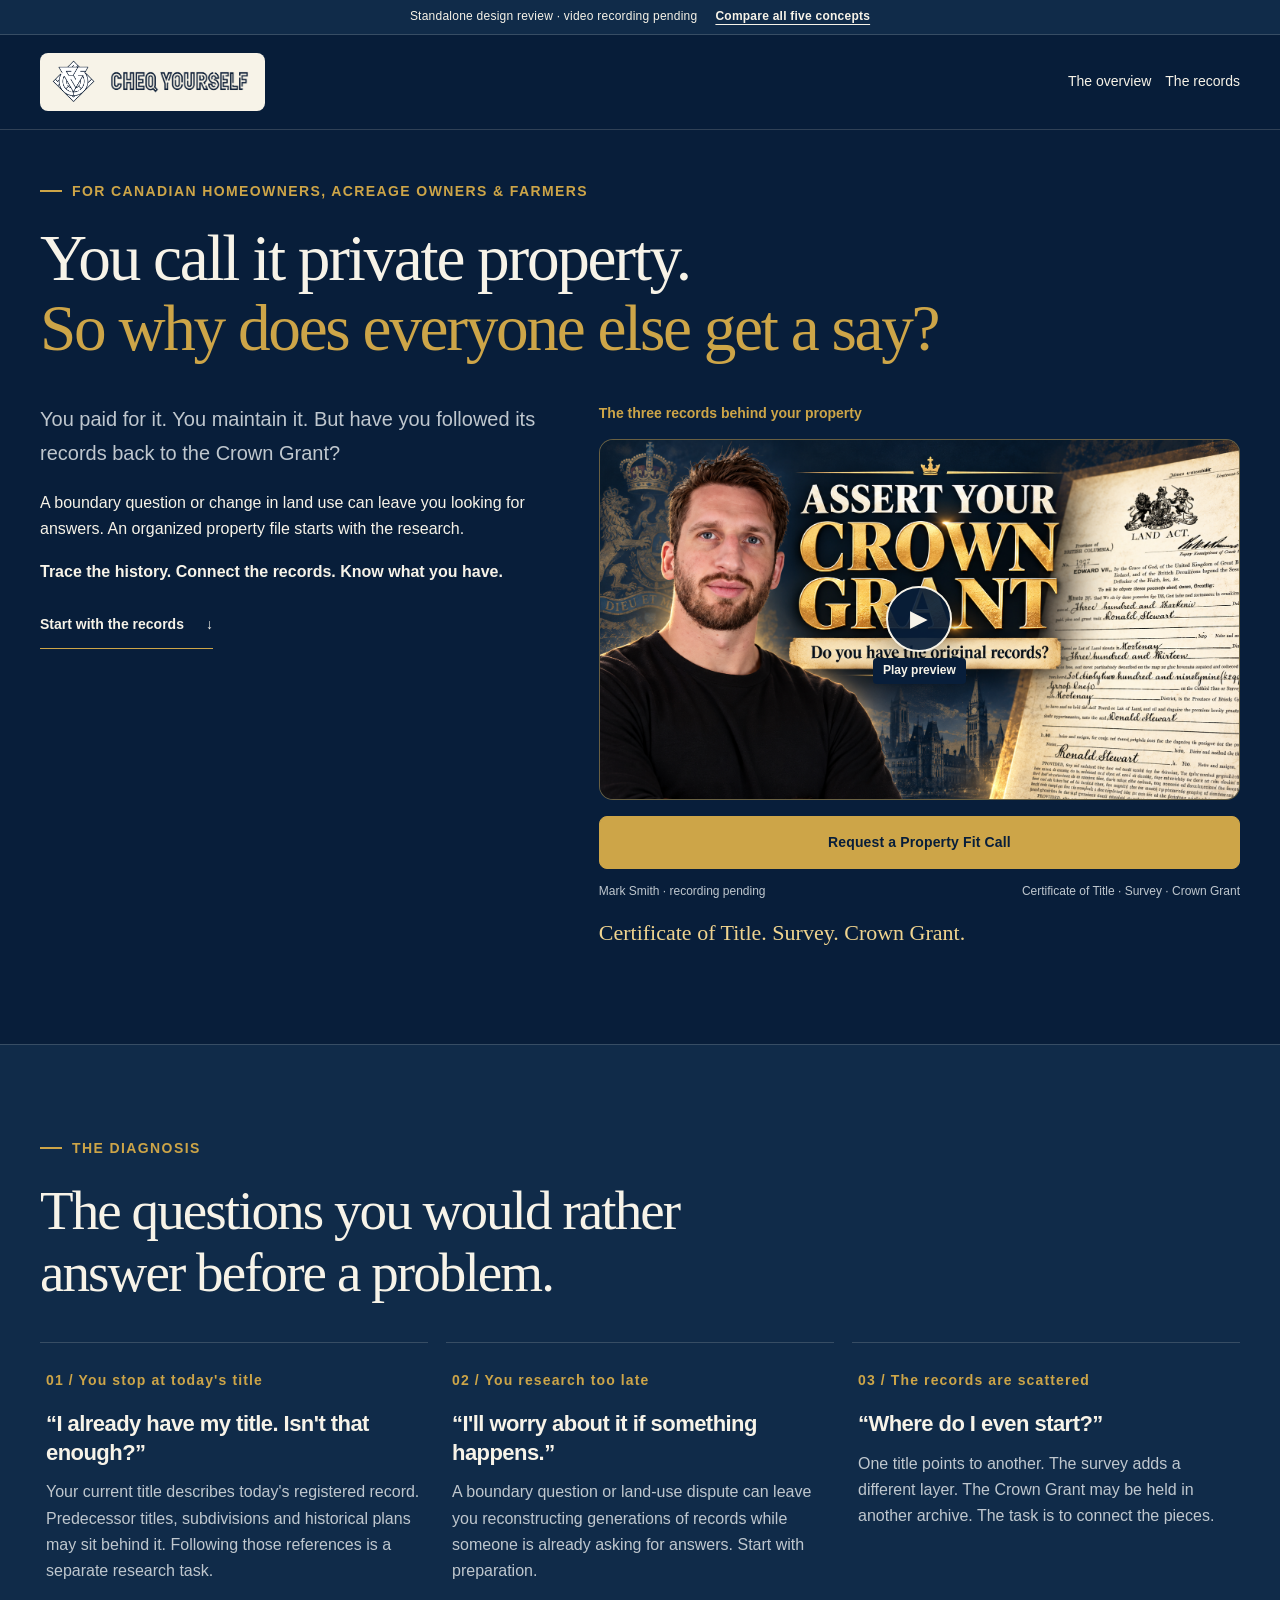
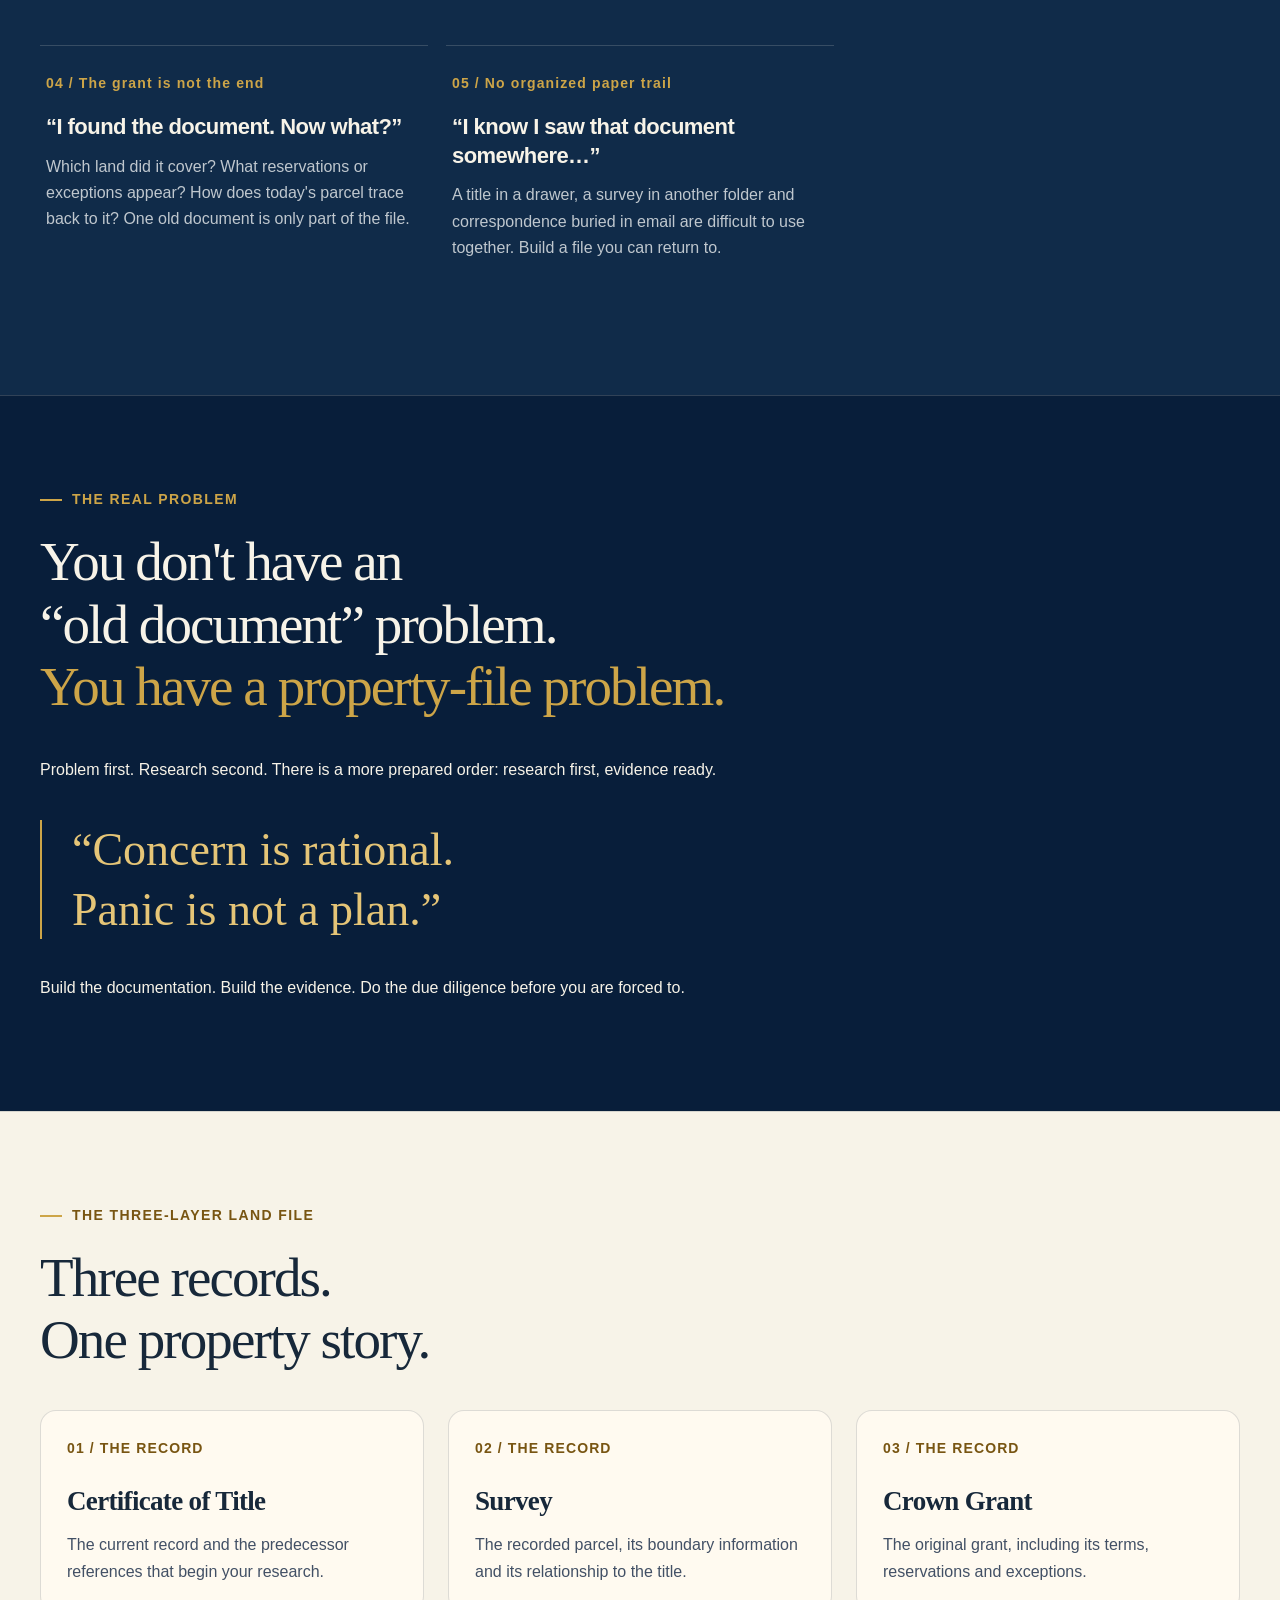
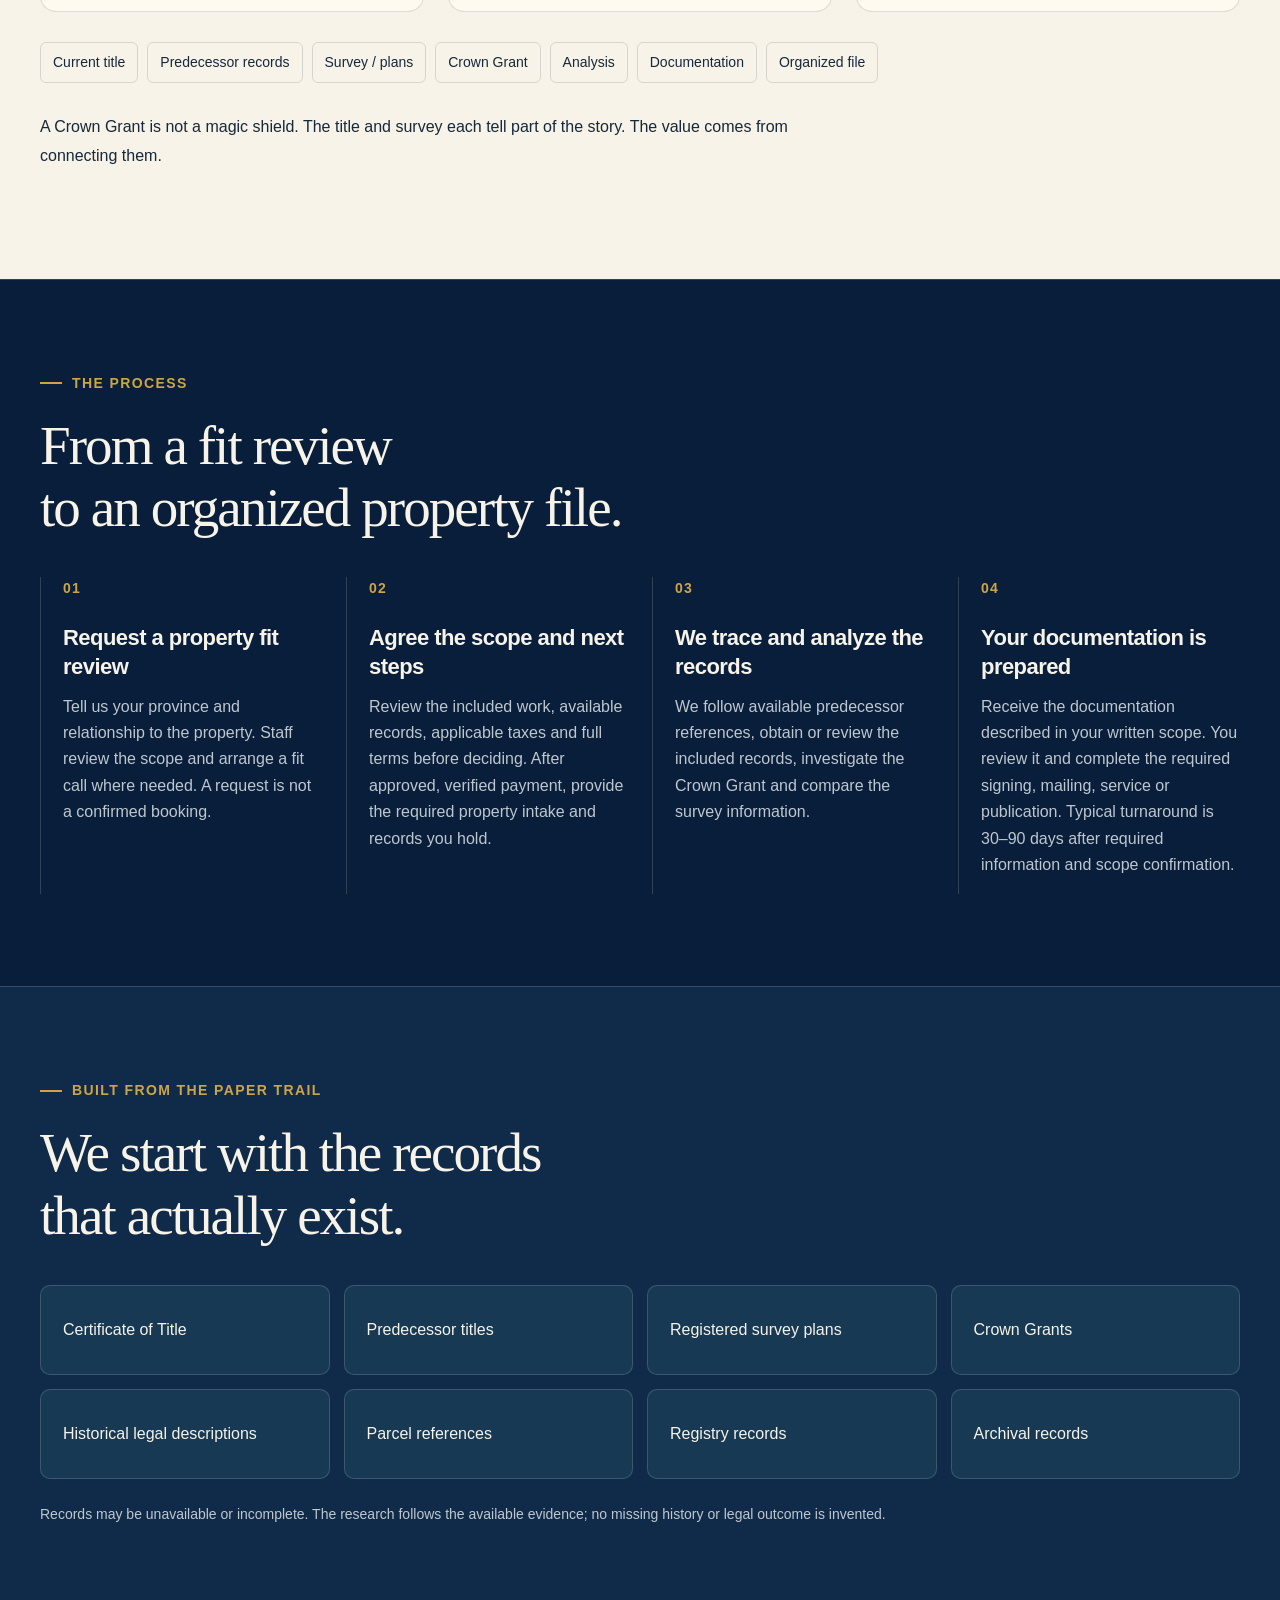
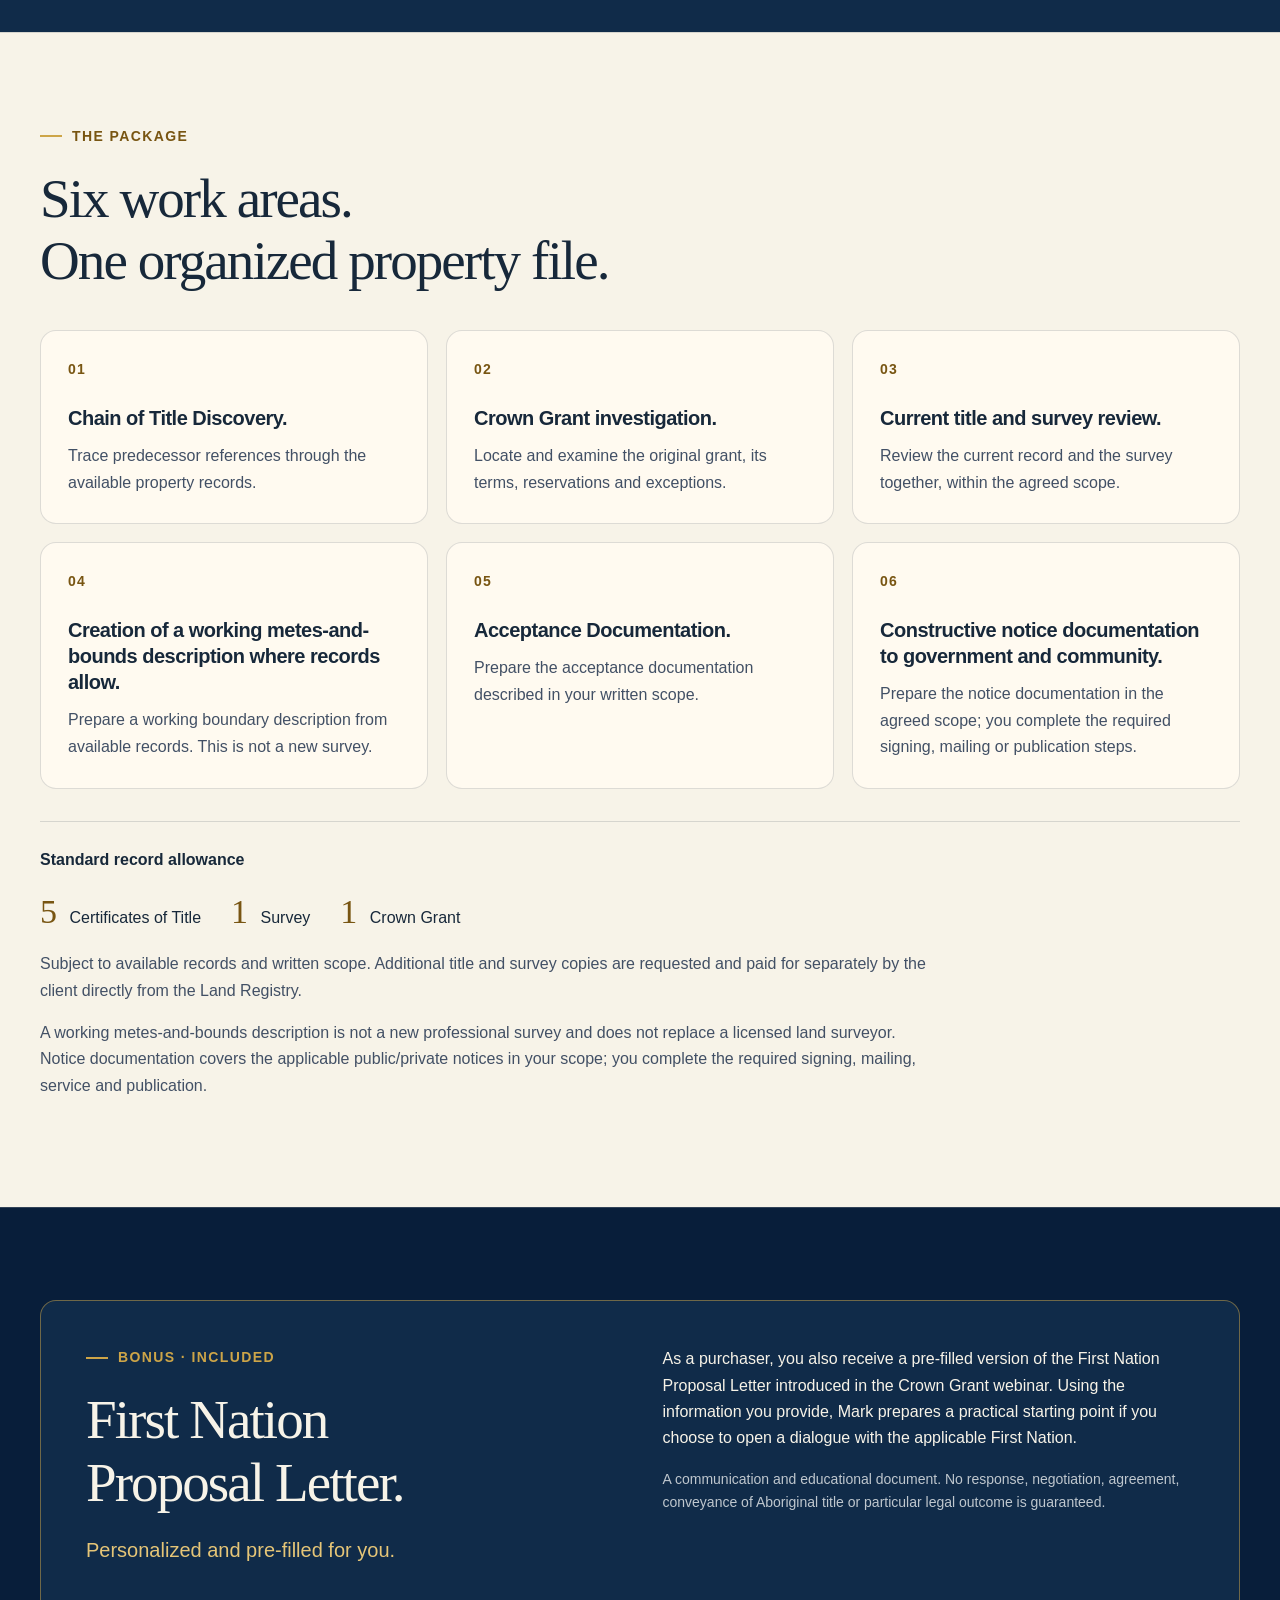
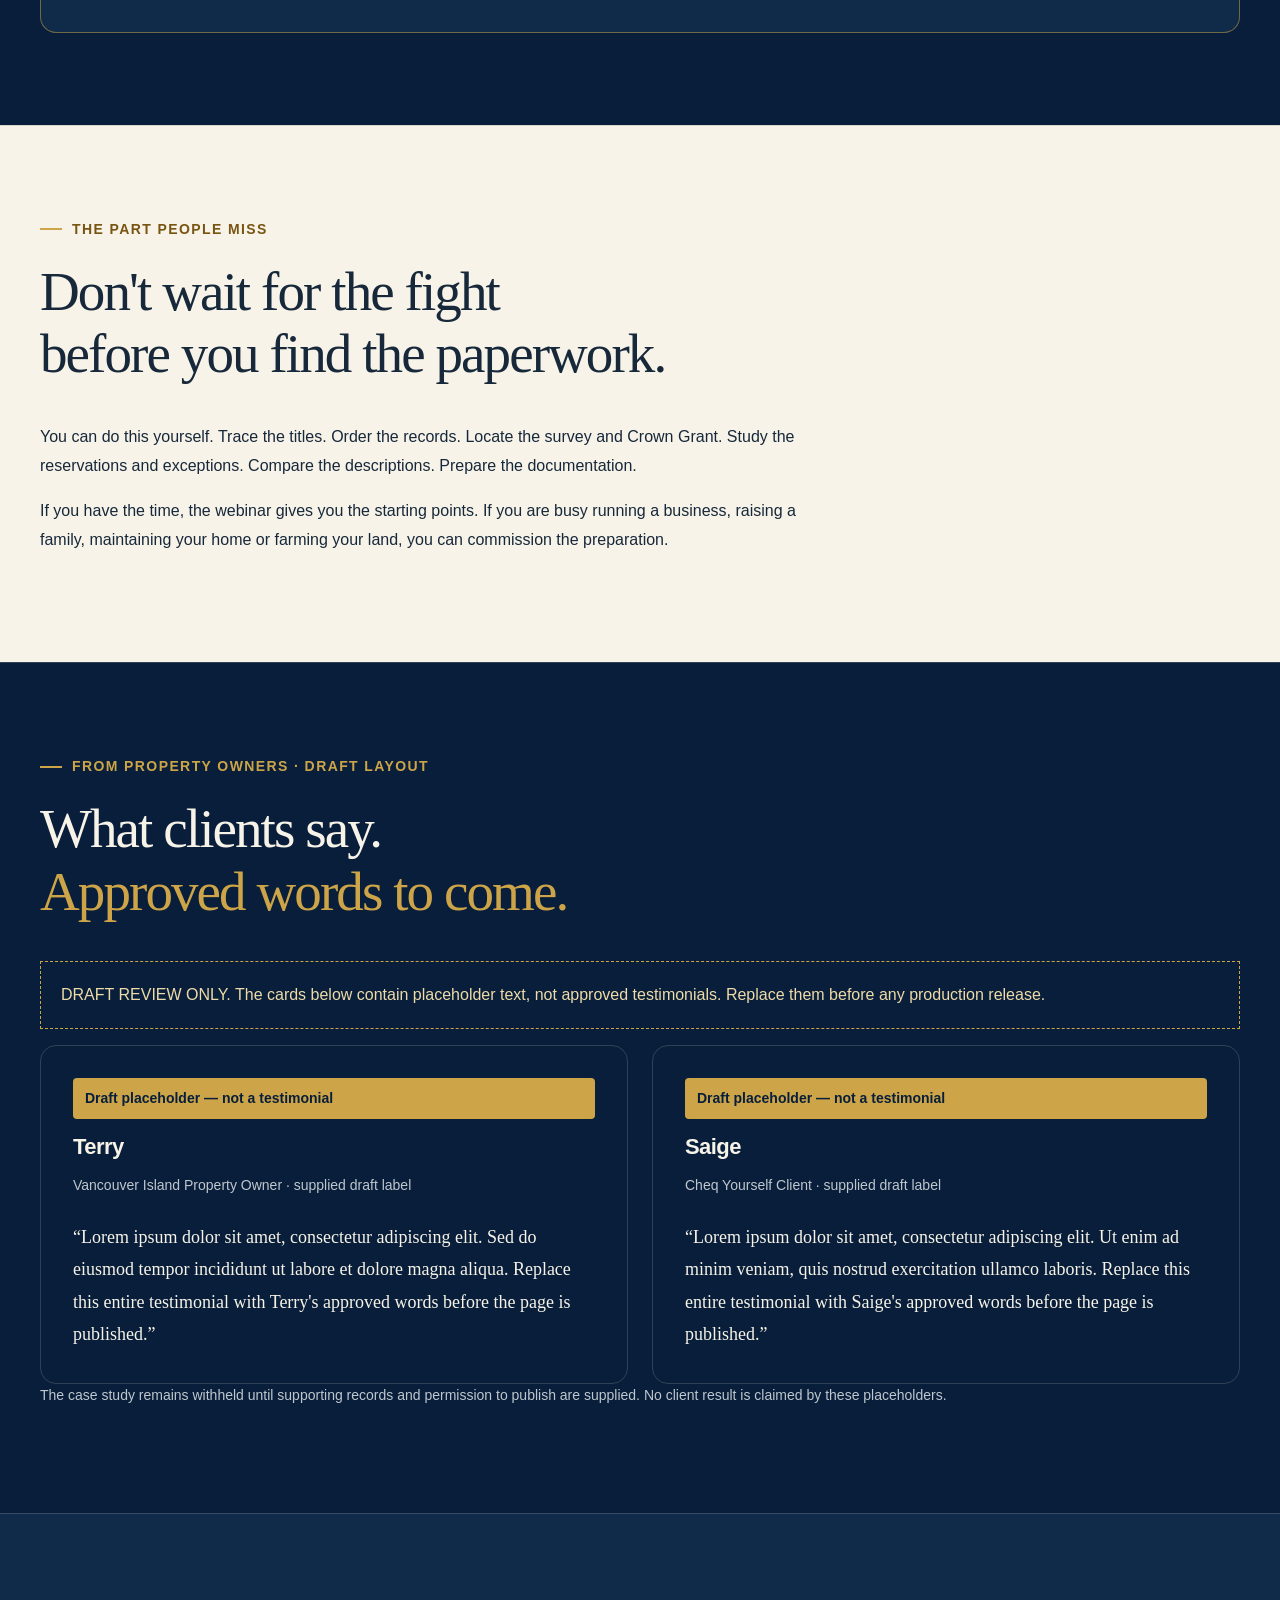
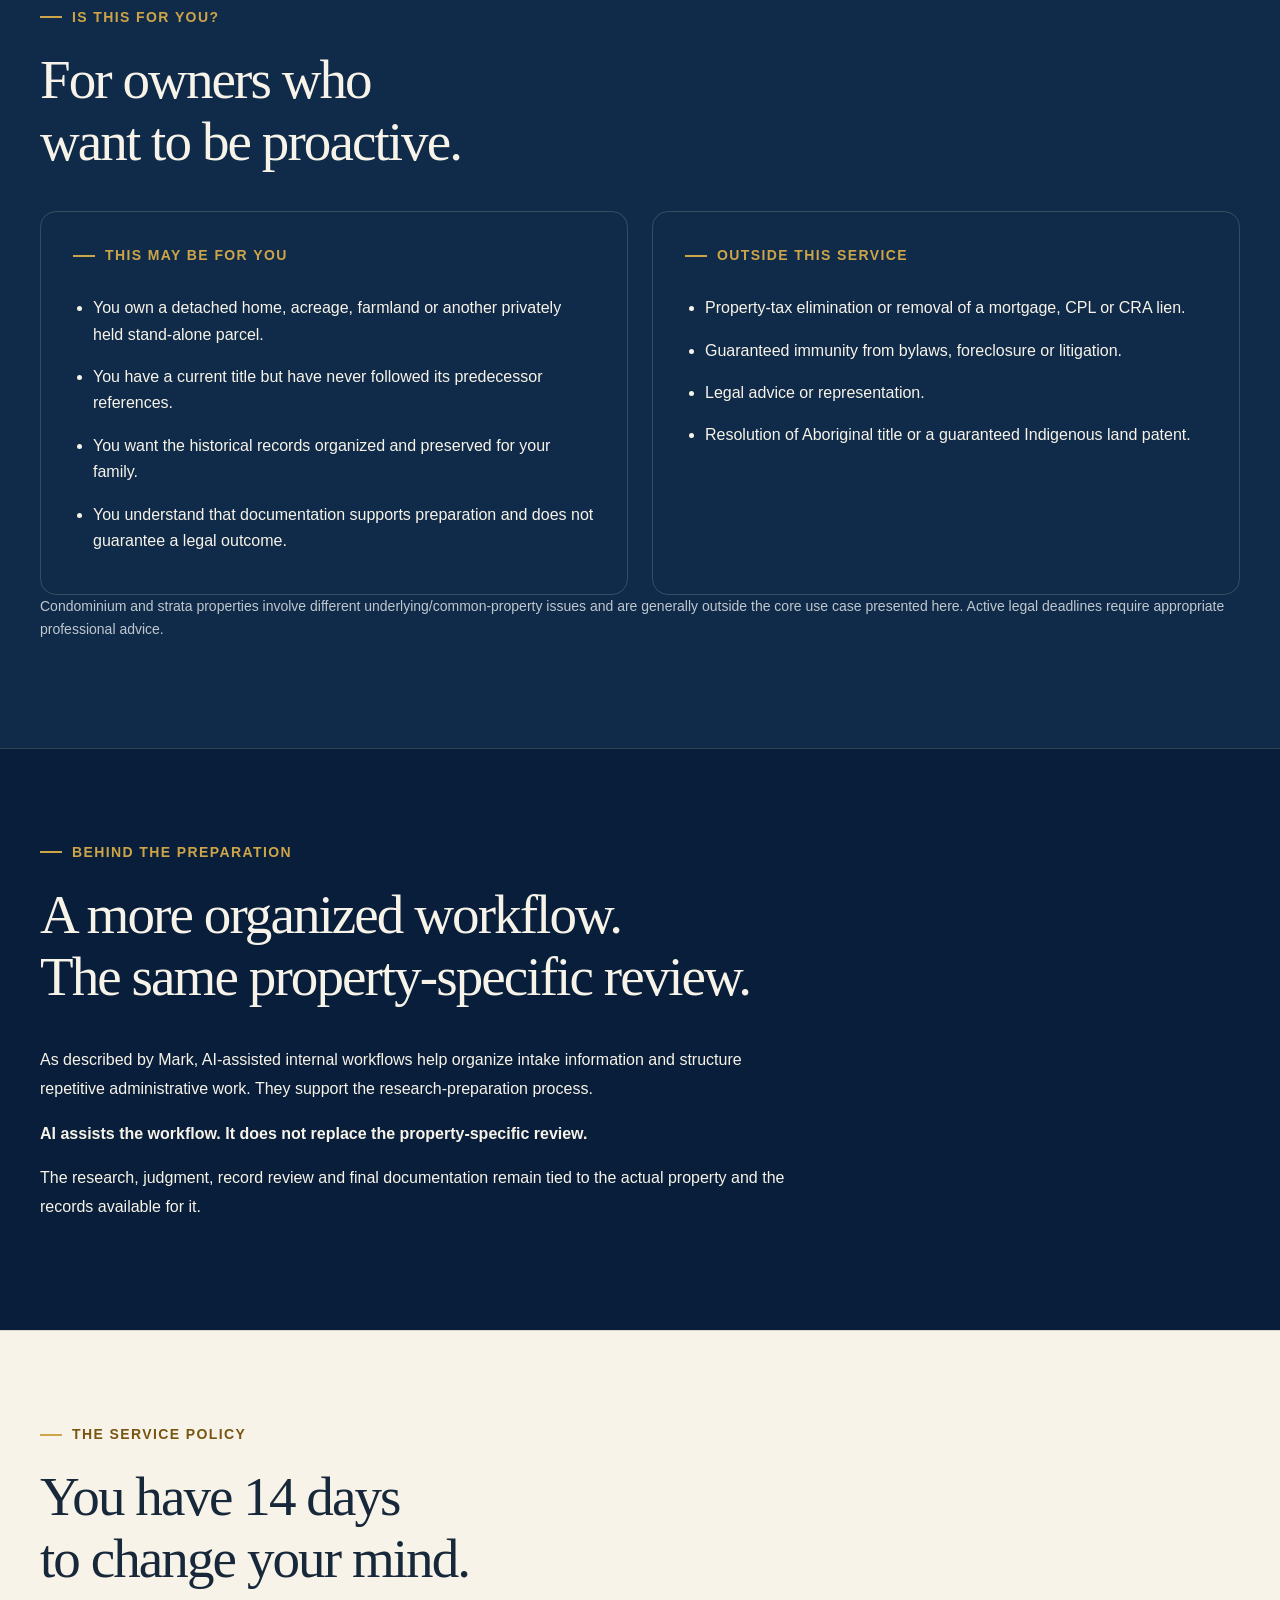
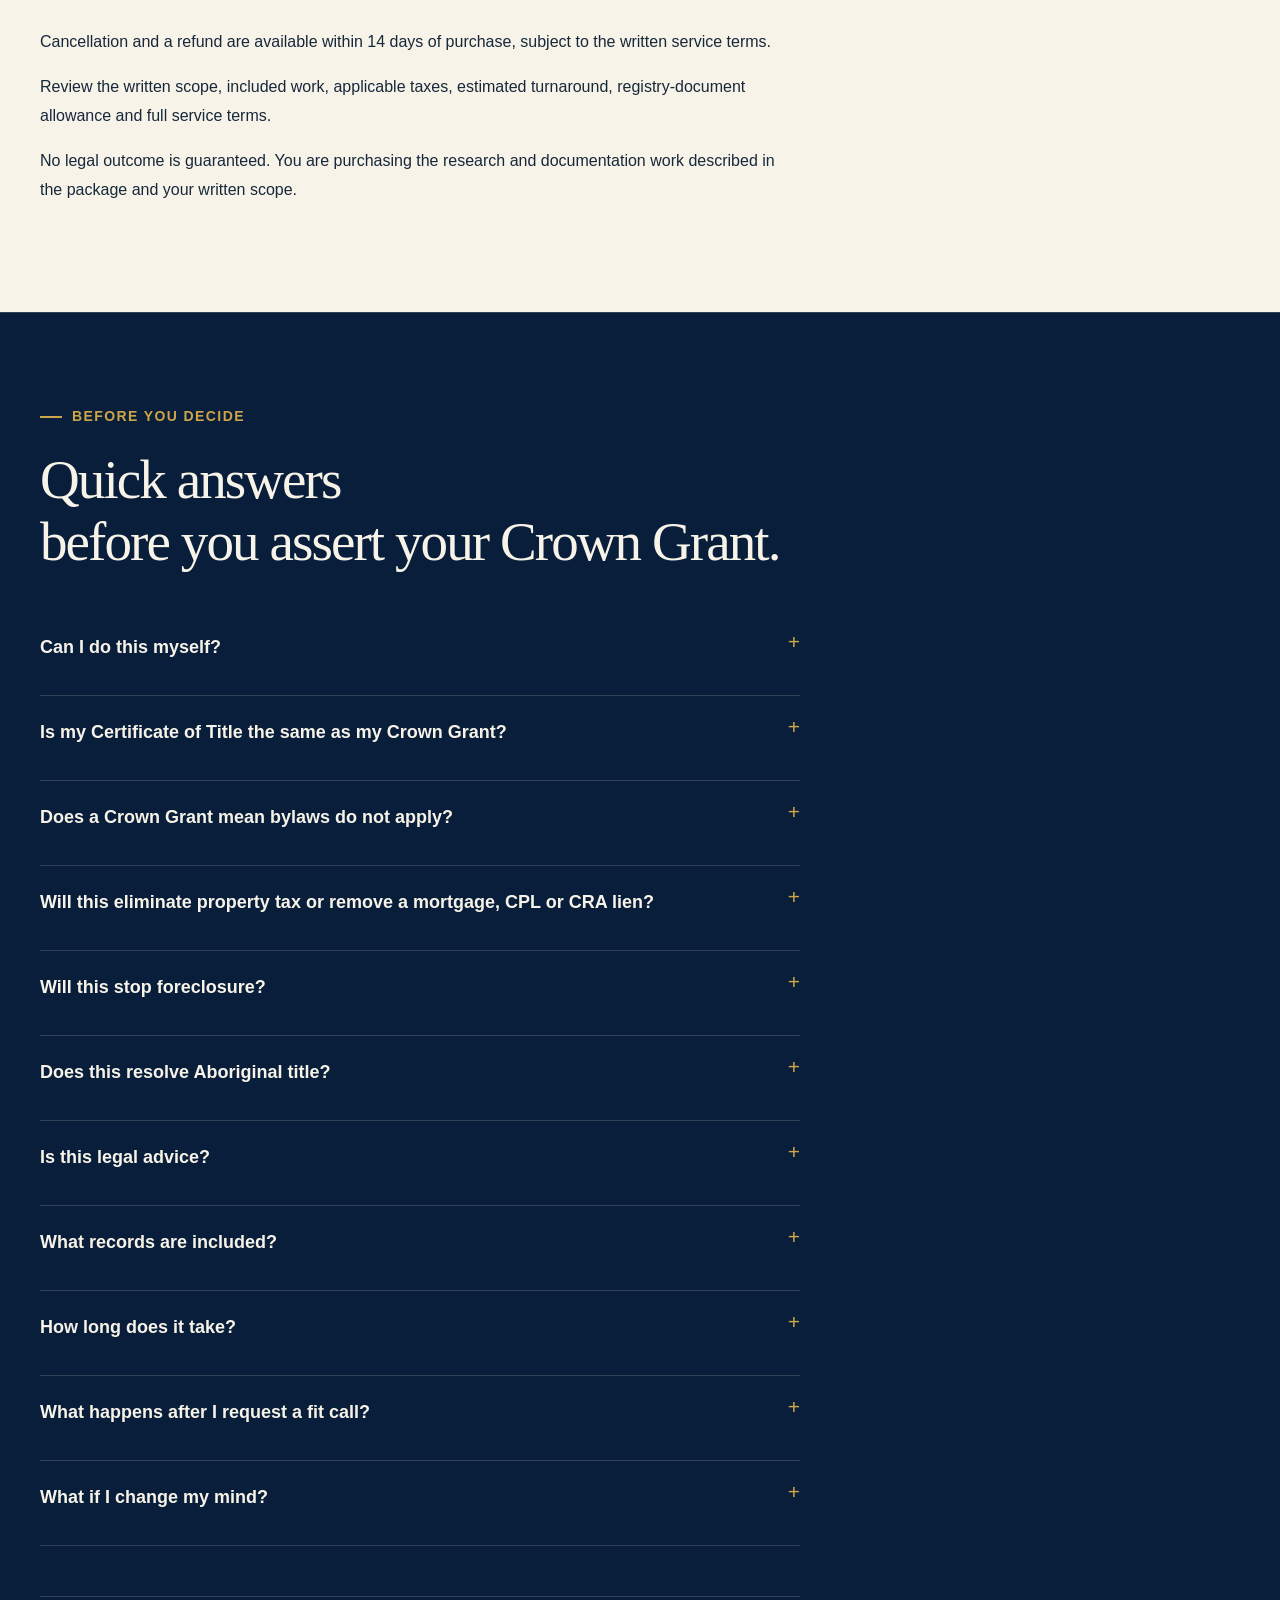
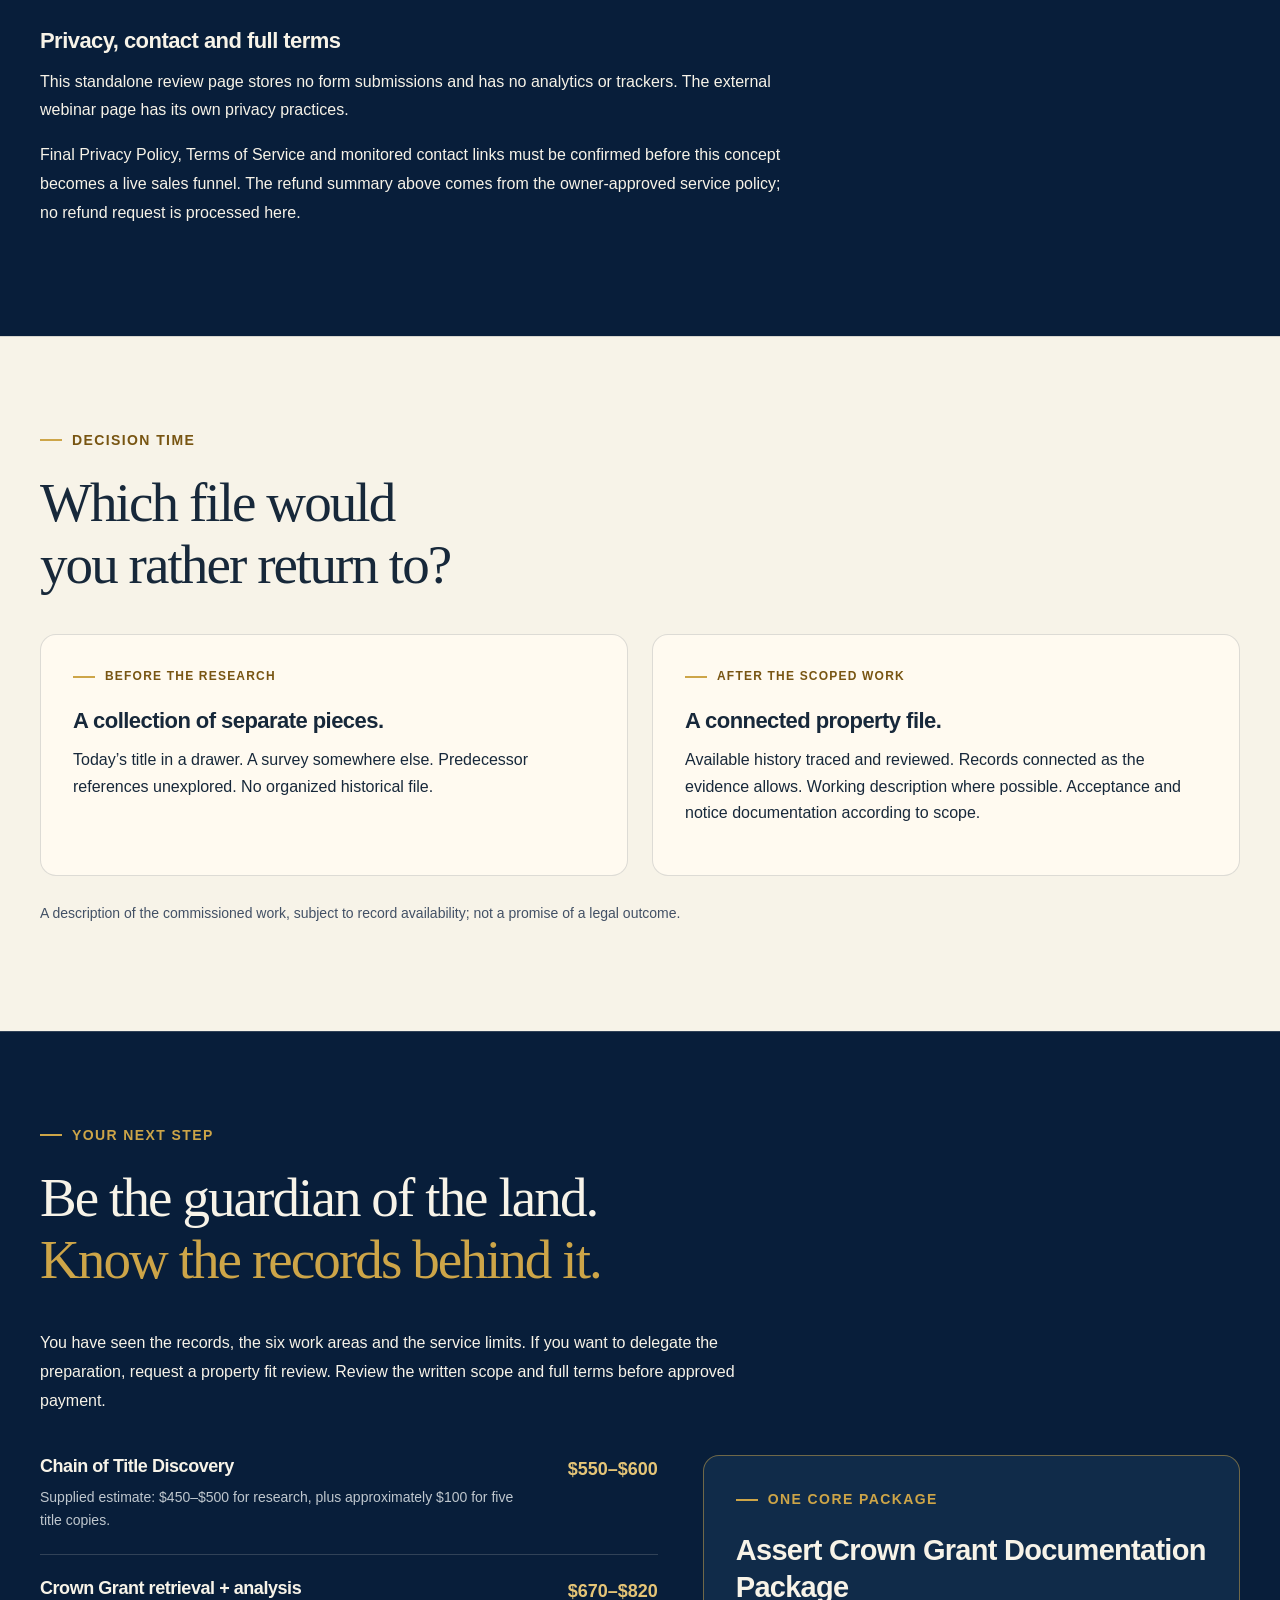
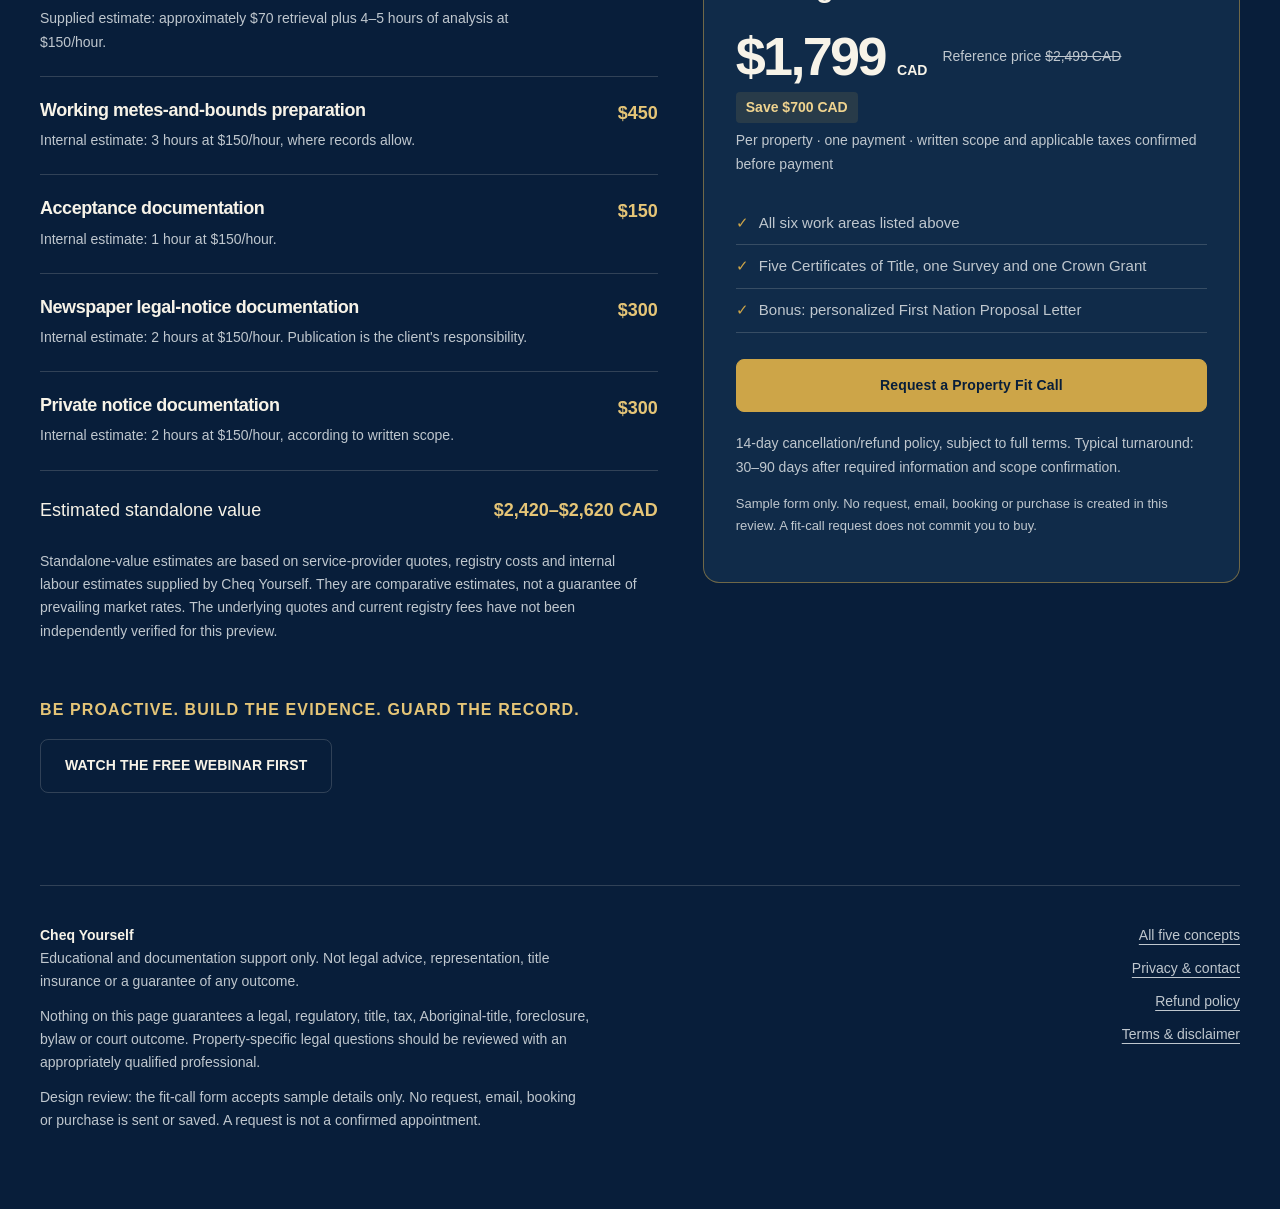
==== commit e166aa70: "Refresh all five draft funnels with visible records and property fit calls Signed-off-by: constituti" ====
--- a/archival/index.html
+++ b/archival/index.html
@@ -1,3 +1,13 @@
 <!doctype html>
 <html lang="en-CA"><head><meta charset="utf-8"><meta name="viewport" content="width=device-width,initial-scale=1"><meta name="robots" content="noindex,nofollow"><meta name="referrer" content="no-referrer"><meta http-equiv="Content-Security-Policy" content="default-src 'self'; script-src 'self'; style-src 'self' 'unsafe-inline'; img-src 'self'; connect-src 'none'; frame-src 'none'; object-src 'none'; base-uri 'none'; form-action 'none'"><meta name="description" content="Trace the records behind your Canadian property and explore the Assert Crown Grant Documentation Package with Cheq Yourself. Watch the overview, understand the work and decide your next step."><meta property="og:title" content="The Guardian of the Record | Cheq Yourself"><meta property="og:description" content="Trace the records behind your Canadian property and explore the Assert Crown Grant Documentation Package with Cheq Yourself. Watch the overview, understand the work and decide your next step."><title>The Guardian of the Record · Cheq Yourself preview</title><link rel="icon" href="../assets/brand-square.webp"><link rel="stylesheet" href="../assets/site.css"><script src="../assets/site.js" defer></script></head><body class="archival"><a class="skip" href="#main">Skip to content</a><div class="preview-bar"><span>Standalone design review · video recording pending</span><a href="../index.html">Compare all five concepts</a></div>
-<header class="archival-header"><div class="container"><a class="brand" href="../index.html" aria-label="Cheq Yourself concept review"><img class="mark" src="../assets/cheq-yourself-logo.webp" alt="" width="43" height="44"><img class="wordmark" src="../assets/cheq-yourself-wordmark.webp" alt="Cheq Yourself" width="147" height="33"></a><nav aria-label="Page navigation"><a href="#vsl">The overview</a><a href="#written-overview">The records</a></nav></div></header><main id="main"><section class="archive-hero container"><p class="eyebrow">For Canadian homeowners, acreage owners & farmers</p><h1>You call it private property.<br><em>So why does everyone else get a say?</em></h1><div class="archive-hero-bottom"><div><p class="lead">You paid for it. You maintain it. But have you followed its records back to the Crown Grant?</p><p>A boundary question or change in land use can leave you looking for answers. An organized property file starts with the research.</p><p><strong>Trace the history. Connect the records. Know what you have.</strong></p><a class="story-link" href="#written-overview">Start with the records <span aria-hidden="true">↓</span></a></div><div class="archive-hero-video" id="vsl"><p class="player-kicker">The three records behind your property</p><div class="video-frame"><img class="video-thumbnail" src="../assets/vsl-video-thumbnail.png" alt="Mark Smith beside historic land-record imagery. Assert Your Crown Grant: Do you have the original records?" width="1672" height="941" fetchpriority="high"><button type="button" class="thumbnail-play" data-recording aria-label="Play VSL preview — recording pending"><span aria-hidden="true">▶</span><span class="play-label">Play preview</span></button><div class="video-message" data-video-message tabindex="-1" hidden><button type="button" class="video-close" data-video-close aria-label="Close video notice">×</button><h3>The recording is still to be made.</h3><p>This is your video thumbnail, not a playable recording. Read the explanation on this page while the video and captions are being prepared.</p><a href="#written-overview" data-video-read>Read the explanation below</a></div></div><div class="video-caption"><span>Mark Smith · recording pending</span><span>Certificate of Title · Survey · Crown Grant</span></div><p class="record-words">Certificate of Title. Survey. Crown Grant.</p></div></div></section><section id="written-overview" class="archive-section archive-raised"><div class="container"><div class="archive-heading"><p class="eyebrow">The diagnosis</p><h2>The questions you would rather<br>answer before a problem.</h2></div><div class="diagnosis-grid"><article class="diagnosis-card"><span class="number">01 / You stop at today&#x27;s title</span><h3>“I already have my title. Isn&#x27;t that enough?”</h3><p>Your current title describes today&#x27;s registered record. Predecessor titles, subdivisions and historical plans may sit behind it. Following those references is a separate research task.</p></article><article class="diagnosis-card"><span class="number">02 / You research too late</span><h3>“I&#x27;ll worry about it if something happens.”</h3><p>A boundary question or land-use dispute can leave you reconstructing generations of records while someone is already asking for answers. Start with preparation.</p></article><article class="diagnosis-card"><span class="number">03 / The records are scattered</span><h3>“Where do I even start?”</h3><p>One title points to another. The survey adds a different layer. The Crown Grant may be held in another archive. The task is to connect the pieces.</p></article><article class="diagnosis-card"><span class="number">04 / The grant is not the end</span><h3>“I found the document. Now what?”</h3><p>Which land did it cover? What reservations or exceptions appear? How does today&#x27;s parcel trace back to it? One old document is only part of the file.</p></article><article class="diagnosis-card"><span class="number">05 / No organized paper trail</span><h3>“I know I saw that document somewhere…”</h3><p>A title in a drawer, a survey in another folder and correspondence buried in email are difficult to use together. Build a file you can return to.</p></article></div></div></section><section id="root-cause" class="archive-section "><div class="container"><div class="archive-heading"><p class="eyebrow">The real problem</p><h2>You don't have an<br>“old document” problem.<br><em>You have a property-file problem.</em></h2></div><div class="archive-reading"><p>Problem first. Research second. There is a more prepared order: research first, evidence ready.</p><blockquote>“Concern is rational.<br>Panic is not a plan.”</blockquote><p>Build the documentation. Build the evidence. Do the due diligence before you are forced to.</p></div></div></section><section id="mechanism" class="archive-section archive-light"><div class="container"><div class="archive-heading"><p class="eyebrow">The three-layer land file</p><h2>Three records.<br>One property story.</h2><p>Open each layer to see where it enters the research.</p></div><div class="record-layers"><details class="record-layer" open><summary><span>01</span>Certificate of Title</summary><p>The current record and the predecessor references that begin your research.</p></details><details class="record-layer" ><summary><span>02</span>Survey</summary><p>The recorded parcel, its boundary information and its relationship to the title.</p></details><details class="record-layer" ><summary><span>03</span>Crown Grant</summary><p>The original grant, including its terms, reservations and exceptions.</p></details></div><ol class="record-path"><li>Current title</li><li>Predecessor records</li><li>Survey / plans</li><li>Crown Grant</li><li>Analysis</li><li>Documentation</li><li>Organized file</li></ol><div class="archive-reading"><p>A Crown Grant is not a magic shield. The title and survey each tell part of the story. The value comes from connecting them.</p></div></div></section><section id="process" class="archive-section "><div class="container"><div class="archive-heading"><p class="eyebrow">The process</p><h2>From checkout<br>to an organized property file.</h2></div><div class="archive-process"><article class="process-card"><span class="number">01</span><h3>Secure your package</h3><p>Purchase the Assert Crown Grant Documentation Package through the supplied Stripe checkout. Review the checkout amount, applicable taxes and service terms before paying.</p></article><article class="process-card"><span class="number">02</span><h3>Complete your property intake</h3><p>After purchase, provide the required property and owner information and any records you already hold. The written scope and any additional registry records are then confirmed.</p></article><article class="process-card"><span class="number">03</span><h3>We trace and analyze the records</h3><p>We follow available predecessor references, obtain or review the included records, investigate the Crown Grant and compare the survey information.</p></article><article class="process-card"><span class="number">04</span><h3>Your documentation is prepared</h3><p>Receive the documentation described in your written scope. You review it and complete the required signing, mailing, service or publication. Typical turnaround is 30–90 days after required information and scope confirmation.</p></article></div></div></section><section id="records" class="archive-section archive-raised"><div class="container"><div class="archive-heading"><p class="eyebrow">Built from the paper trail</p><h2>We start with the records<br>that actually exist.</h2></div><div class="record-chips"><span>Certificate of Title</span><span>Predecessor titles</span><span>Registered survey plans</span><span>Crown Grants</span><span>Historical legal descriptions</span><span>Parcel references</span><span>Registry records</span><span>Archival records</span></div><p class="archive-reading">No invented history or fake documents. We begin with the available record and work backwards.</p></div></section><section id="package" class="archive-section archive-light"><div class="container"><div class="archive-heading"><p class="eyebrow">The package</p><h2>Six work areas.<br>One organized property file.</h2></div><div class="scope-grid"><article class="scope-card"><span class="number">01</span><h3>Chain of Title Discovery.</h3><p>Trace predecessor references through the available property records.</p></article><article class="scope-card"><span class="number">02</span><h3>Crown Grant investigation.</h3><p>Locate and examine the original grant, its terms, reservations and exceptions.</p></article><article class="scope-card"><span class="number">03</span><h3>Current title and survey review.</h3><p>Review the current record and the survey together, within the agreed scope.</p></article><article class="scope-card"><span class="number">04</span><h3>Creation of a working metes-and-bounds description where records allow.</h3><p>Prepare a working boundary description from available records. This is not a new survey.</p></article><article class="scope-card"><span class="number">05</span><h3>Acceptance Documentation.</h3><p>Prepare the acceptance documentation described in your written scope.</p></article><article class="scope-card"><span class="number">06</span><h3>Constructive notice documentation to government and community.</h3><p>Prepare the notice documentation in the agreed scope; you complete the required signing, mailing or publication steps.</p></article></div><div class="archive-allowance"><strong>Standard record allowance</strong><div><span><b>5</b> Certificates of Title</span><span><b>1</b> Survey</span><span><b>1</b> Crown Grant</span></div><p>Subject to available records and written scope. Additional title and survey copies are requested and paid for separately by the client directly from the Land Registry.</p><p>A working metes-and-bounds description is not a new professional survey and does not replace a licensed land surveyor. Notice documentation covers the applicable public/private notices in your scope; you complete the required signing, mailing, service and publication.</p></div></div></section><section id="bonus" class="archive-section "><div class="container"><article class="archive-bonus"><div><p class="eyebrow">Bonus · included</p><h2>First Nation<br>Proposal Letter.</h2><p class="bonus-subtitle">Personalized and pre-filled for you.</p></div><div><p>As a purchaser, you also receive a pre-filled version of the First Nation Proposal Letter introduced in the Crown Grant webinar. Using the information you provide, Mark prepares a practical starting point if you choose to open a dialogue with the applicable First Nation.</p><p class="small">A communication and educational document. No response, negotiation, agreement, conveyance of Aboriginal title or particular legal outcome is guaranteed.</p></div></article></div></section><section id="big-picture" class="archive-section archive-light"><div class="container"><div class="archive-heading"><p class="eyebrow">The part people miss</p><h2>Don't wait for the fight<br>before you find the paperwork.</h2></div><div class="archive-reading"><p>You can do this yourself. Trace the titles. Order the records. Locate the survey and Crown Grant. Study the reservations and exceptions. Compare the descriptions. Prepare the documentation.</p><p>If you have the time, the webinar gives you the starting points. If you are busy running a business, raising a family, maintaining your home or farming your land, you can commission the preparation.</p></div></div></section><section id="proof" class="archive-section "><div class="container"><div class="archive-heading"><p class="eyebrow">From property owners · draft layout</p><h2>What clients say.<br><em>Approved words to come.</em></h2></div><p class="review-hold">DRAFT REVIEW ONLY. The cards below contain placeholder text, not approved testimonials. Replace them before any production release.</p><div class="archive-columns"><article data-placeholder="true"><p class="placeholder-badge">Draft placeholder — not a testimonial</p><h3>Terry</h3><p class="small">Vancouver Island Property Owner · supplied draft label</p><blockquote>“Lorem ipsum dolor sit amet, consectetur adipiscing elit. Sed do eiusmod tempor incididunt ut labore et dolore magna aliqua. Replace this entire testimonial with Terry's approved words before the page is published.”</blockquote></article><article data-placeholder="true"><p class="placeholder-badge">Draft placeholder — not a testimonial</p><h3>Saige</h3><p class="small">Cheq Yourself Client · supplied draft label</p><blockquote>“Lorem ipsum dolor sit amet, consectetur adipiscing elit. Ut enim ad minim veniam, quis nostrud exercitation ullamco laboris. Replace this entire testimonial with Saige's approved words before the page is published.”</blockquote></article></div><p class="small">The case study remains withheld until supporting records and permission to publish are supplied. No client result is claimed by these placeholders.</p></div></section><section id="for-you" class="archive-section archive-raised"><div class="container"><div class="archive-heading"><p class="eyebrow">Is this for you?</p><h2>For owners who<br>want to be proactive.</h2></div><div class="archive-columns"><article><p class="eyebrow">This may be for you</p><ul><li>You own a detached home, acreage, farmland or another privately held stand-alone parcel.</li><li>You have a current title but have never followed its predecessor references.</li><li>You want the historical records organized and preserved for your family.</li><li>You understand that documentation supports preparation and does not guarantee a legal outcome.</li></ul></article><article><p class="eyebrow">Outside this service</p><ul><li>Property-tax elimination or removal of a mortgage, CPL or CRA lien.</li><li>Guaranteed immunity from bylaws, foreclosure or litigation.</li><li>Legal advice or representation.</li><li>Resolution of Aboriginal title or a guaranteed Indigenous land patent.</li></ul></article></div><p class="small">Condominium and strata properties involve different underlying/common-property issues and are generally outside the core use case presented here. Active legal deadlines require appropriate professional advice.</p></div></section><section id="workflow" class="archive-section "><div class="container"><div class="archive-heading"><p class="eyebrow">Behind the preparation</p><h2>A more organized workflow.<br>The same property-specific review.</h2></div><div class="archive-reading"><p>As described by Mark, AI-assisted internal workflows help organize intake information and structure repetitive administrative work. They support the research-preparation process.</p><p><strong>AI assists the workflow. It does not replace the property-specific review.</strong></p><p>The research, judgment, record review and final documentation remain tied to the actual property and the records available for it.</p></div></div></section><section id="service-policy" class="archive-section archive-light"><div class="container"><div class="archive-heading"><p class="eyebrow">The service policy</p><h2>You have 14 days<br>to change your mind.</h2></div><div class="archive-reading"><p>Cancellation and a refund are available within 14 days of purchase, subject to the written service terms.</p><p>Review the written scope, included work, applicable taxes, estimated turnaround, registry-document allowance and full service terms.</p><p>No legal outcome is guaranteed. You are purchasing the research and documentation work described in the package and your written scope.</p></div></div></section><section id="questions" class="archive-section "><div class="container"><div class="archive-heading"><p class="eyebrow">Before you decide</p><h2>Quick answers<br>before you assert your Crown Grant.</h2></div><div class="faq archive-reading"><details><summary>Can I do this myself?</summary><p>Yes. You can trace title references, obtain the records and prepare your own file. The free webinar gives you the starting points. This package is for owners who prefer to have the research and documentation prepared.</p></details><details><summary>Is my Certificate of Title the same as my Crown Grant?</summary><p>No. Your Certificate of Title is the present registered record. The Crown Grant is a separate historical grant further back in the property&#x27;s history.</p></details><details><summary>Does a Crown Grant mean bylaws do not apply?</summary><p>No automatic conclusion should be assumed. The historical grant needs to be understood in context with the property history and applicable law. This service does not promise immunity from government rules.</p></details><details><summary>Will this eliminate property tax or remove a mortgage, CPL or CRA lien?</summary><p>No. This is not a property-tax elimination or charge-removal service. Registered and legal matters may require separate statutory or court processes and qualified professional advice.</p></details><details><summary>Will this stop foreclosure?</summary><p>No. No foreclosure or litigation outcome is promised.</p></details><details><summary>Does this resolve Aboriginal title?</summary><p>No. The package does not extinguish or resolve Aboriginal title. The personalized proposal letter is a starting point for dialogue; no response, agreement or legal result is guaranteed.</p></details><details><summary>Is this legal advice?</summary><p>No. Mark Smith and Cheq Yourself provide educational research and documentation support. Obtain appropriate professional advice for property-specific legal questions or active court or statutory deadlines.</p></details><details><summary>What records are included?</summary><p>The standard allowance is five Certificates of Title, one Survey and one Crown Grant, subject to record availability. Additional title and survey copies are requested and paid for separately by the client directly from the Land Registry.</p></details><details><summary>How long does it take?</summary><p>Typical turnaround is 30–90 days after the required information or documents are received and the written scope is confirmed.</p></details><details><summary>What happens after I buy?</summary><p>Complete the property intake. The written scope and required records are confirmed, then the research and documentation work begins. You are contacted if additional information or records are required. This review page does not itself process intake or verify payment.</p></details><details><summary>What if I change my mind?</summary><p>Cancellation and a refund are available within 14 days of purchase, subject to the written service terms. Review the included work, taxes, record allowance, turnaround and full terms before paying.</p></details></div><div class="archive-policy archive-reading" id="policies"><h3>Privacy, contact and full terms</h3><p>This standalone review page stores no form submissions and has no analytics or trackers. External Stripe and webinar pages have their own privacy practices.</p><p>Final Privacy Policy, Terms of Service and monitored contact links must be confirmed before this concept becomes a live sales funnel. The refund summary above comes from the owner-approved service policy; no refund request is processed here.</p></div></div></section><section id="before-after" class="archive-section archive-light"><div class="container"><div class="archive-heading"><p class="eyebrow">Decision time</p><h2>Which file would<br>you rather return to?</h2></div><div class="archive-columns"><article><p class="eyebrow">Before the research</p><h3>A collection of separate pieces.</h3><p>Today’s title in a drawer. A survey somewhere else. Predecessor references unexplored. No organized historical file.</p></article><article><p class="eyebrow">After the scoped work</p><h3>A connected property file.</h3><p>Available history traced and reviewed. Records connected as the evidence allows. Working description where possible. Acceptance and notice documentation according to scope.</p></article></div><p class="small">A description of the commissioned work, subject to record availability; not a promise of a legal outcome.</p></div></section><section id="offer" class="archive-section " data-offer-section><div class="container"><div class="archive-heading"><p class="eyebrow">Your next step</p><h2>Be the guardian of the land.<br><em>Know the records behind it.</em></h2></div><p class="archive-reading">You have seen the records, the six work areas and the service limits. If you want to delegate the preparation, this is the package you are commissioning.</p><div class="archive-value"><div class="archive-value-rows"><div class="value-row"><div><h3>Chain of Title Discovery</h3><p>Supplied estimate: $450–$500 for research, plus approximately $100 for five title copies.</p></div><strong>$550–$600</strong></div><div class="value-row"><div><h3>Crown Grant retrieval + analysis</h3><p>Supplied estimate: approximately $70 retrieval plus 4–5 hours of analysis at $150/hour.</p></div><strong>$670–$820</strong></div><div class="value-row"><div><h3>Working metes-and-bounds preparation</h3><p>Internal estimate: 3 hours at $150/hour, where records allow.</p></div><strong>$450</strong></div><div class="value-row"><div><h3>Acceptance documentation</h3><p>Internal estimate: 1 hour at $150/hour.</p></div><strong>$150</strong></div><div class="value-row"><div><h3>Newspaper legal-notice documentation</h3><p>Internal estimate: 2 hours at $150/hour. Publication is the client&#x27;s responsibility.</p></div><strong>$300</strong></div><div class="value-row"><div><h3>Private notice documentation</h3><p>Internal estimate: 2 hours at $150/hour, according to written scope.</p></div><strong>$300</strong></div><div class="value-total"><span>Estimated standalone value</span><strong>$2,420–$2,620 CAD</strong></div><p class="estimate-note">Standalone-value estimates are based on service-provider quotes, registry costs and internal labour estimates supplied by Cheq Yourself. They are comparative estimates, not a guarantee of prevailing market rates. The underlying quotes and current registry fees have not been independently verified for this preview.</p></div><aside class="archive-final-offer"><p class="eyebrow">One core package</p><h3>Assert Crown Grant Documentation Package</h3><div class="price"><span class="now">$1,799 <small>CAD</small></span><span class="was">Reference price <s>$2,499 CAD</s></span><span class="save">Save $700 CAD</span><span class="unit">Per property · one payment · review applicable taxes and terms at checkout</span></div><ul class="offer-summary"><li>All six work areas listed above</li><li>Five Certificates of Title, one Survey and one Crown Grant</li><li>Bonus: personalized First Nation Proposal Letter</li></ul><a class="btn purchase" href="https://buy.stripe.com/4gM9AU3OG7JAgUtb1h2go0b" data-cta-location="final">ASSERT MY CROWN GRANT NOW</a><p class="small">14-day cancellation/refund policy, subject to full terms. Typical turnaround: 30–90 days after required information and scope confirmation.</p><p class="micro">Review the checkout amount, applicable taxes and full terms before paying. Checkout and paid intake have not been verified by this draft.</p></aside></div><p class="closing-tagline">Be proactive. Build the evidence. Guard the record.</p><a class="btn secondary webinar" href="https://land.cheqyourself.com" target="_blank" rel="noopener noreferrer">WATCH THE FREE WEBINAR FIRST</a></div></section></main><footer class="footer container"><div><strong>Cheq Yourself</strong><p>Educational and documentation support only. Not legal advice, representation, title insurance or a guarantee of any outcome.</p><p>Nothing on this page guarantees a legal, regulatory, title, tax, Aboriginal-title, foreclosure, bylaw or court outcome. Property-specific legal questions should be reviewed with an appropriately qualified professional.</p><p>Design review: the final purchase button opens the supplied external Stripe checkout. This page does not confirm payment or collect property information.</p></div><div class="footer-links"><a href="../index.html">All five concepts</a><a href="#policies">Privacy & contact</a><a href="#service-policy">Refund policy</a><a href="#policies">Terms & disclaimer</a></div></footer></body></html>
+<header class="archival-header"><div class="container"><a class="brand" href="../index.html" aria-label="Cheq Yourself concept review"><img class="mark" src="../assets/cheq-yourself-logo.webp" alt="" width="43" height="44"><img class="wordmark" src="../assets/cheq-yourself-wordmark.webp" alt="Cheq Yourself" width="147" height="33"></a><nav aria-label="Page navigation"><a href="#vsl">The overview</a><a href="#written-overview">The records</a></nav></div></header><main id="main"><section class="archive-hero container"><p class="eyebrow">For Canadian homeowners, acreage owners & farmers</p><h1>You call it private property.<br><em>So why does everyone else get a say?</em></h1><div class="archive-hero-bottom"><div><p class="lead">You paid for it. You maintain it. But have you followed its records back to the Crown Grant?</p><p>A boundary question or change in land use can leave you looking for answers. An organized property file starts with the research.</p><p><strong>Trace the history. Connect the records. Know what you have.</strong></p><a class="story-link" href="#written-overview">Start with the records <span aria-hidden="true">↓</span></a></div><div class="archive-hero-video" id="vsl"><p class="player-kicker">The three records behind your property</p><div class="video-frame"><img class="video-thumbnail" src="../assets/vsl-video-thumbnail.png" alt="Mark Smith beside historic land-record imagery. Assert Your Crown Grant: Do you have the original records?" width="1672" height="941" fetchpriority="high"><button type="button" class="thumbnail-play" data-recording aria-label="Play VSL preview — recording pending"><span aria-hidden="true">▶</span><span class="play-label">Play preview</span></button><div class="video-message" data-video-message tabindex="-1" hidden><button type="button" class="video-close" data-video-close aria-label="Close video notice">×</button><h3>The recording is still to be made.</h3><p>This is your video thumbnail, not a playable recording. Read the explanation on this page while the video and captions are being prepared.</p><a href="#written-overview" data-video-read>Read the explanation below</a></div></div><a class="btn video-fit-jump" href="#offer-price" data-offer-jump>Request a Property Fit Call</a><div class="video-caption"><span>Mark Smith · recording pending</span><span>Certificate of Title · Survey · Crown Grant</span></div><p class="record-words">Certificate of Title. Survey. Crown Grant.</p></div></div></section><section id="written-overview" class="archive-section archive-raised"><div class="container"><div class="archive-heading"><p class="eyebrow">The diagnosis</p><h2>The questions you would rather<br>answer before a problem.</h2></div><div class="diagnosis-grid"><article class="diagnosis-card"><span class="number">01 / You stop at today&#x27;s title</span><h3>“I already have my title. Isn&#x27;t that enough?”</h3><p>Your current title describes today&#x27;s registered record. Predecessor titles, subdivisions and historical plans may sit behind it. Following those references is a separate research task.</p></article><article class="diagnosis-card"><span class="number">02 / You research too late</span><h3>“I&#x27;ll worry about it if something happens.”</h3><p>A boundary question or land-use dispute can leave you reconstructing generations of records while someone is already asking for answers. Start with preparation.</p></article><article class="diagnosis-card"><span class="number">03 / The records are scattered</span><h3>“Where do I even start?”</h3><p>One title points to another. The survey adds a different layer. The Crown Grant may be held in another archive. The task is to connect the pieces.</p></article><article class="diagnosis-card"><span class="number">04 / The grant is not the end</span><h3>“I found the document. Now what?”</h3><p>Which land did it cover? What reservations or exceptions appear? How does today&#x27;s parcel trace back to it? One old document is only part of the file.</p></article><article class="diagnosis-card"><span class="number">05 / No organized paper trail</span><h3>“I know I saw that document somewhere…”</h3><p>A title in a drawer, a survey in another folder and correspondence buried in email are difficult to use together. Build a file you can return to.</p></article></div></div></section><section id="root-cause" class="archive-section "><div class="container"><div class="archive-heading"><p class="eyebrow">The real problem</p><h2>You don't have an<br>“old document” problem.<br><em>You have a property-file problem.</em></h2></div><div class="archive-reading"><p>Problem first. Research second. There is a more prepared order: research first, evidence ready.</p><blockquote>“Concern is rational.<br>Panic is not a plan.”</blockquote><p>Build the documentation. Build the evidence. Do the due diligence before you are forced to.</p></div></div></section><section id="mechanism" class="archive-section archive-light"><div class="container"><div class="archive-heading"><p class="eyebrow">The three-layer land file</p><h2>Three records.<br>One property story.</h2></div><div class="records"><article class="record"><span class="number">01 / THE RECORD</span><h3>Certificate of Title</h3><p>The current record and the predecessor references that begin your research.</p></article><article class="record"><span class="number">02 / THE RECORD</span><h3>Survey</h3><p>The recorded parcel, its boundary information and its relationship to the title.</p></article><article class="record"><span class="number">03 / THE RECORD</span><h3>Crown Grant</h3><p>The original grant, including its terms, reservations and exceptions.</p></article></div><ol class="record-path"><li>Current title</li><li>Predecessor records</li><li>Survey / plans</li><li>Crown Grant</li><li>Analysis</li><li>Documentation</li><li>Organized file</li></ol><div class="archive-reading"><p>A Crown Grant is not a magic shield. The title and survey each tell part of the story. The value comes from connecting them.</p></div></div></section><section id="process" class="archive-section "><div class="container"><div class="archive-heading"><p class="eyebrow">The process</p><h2>From a fit review<br>to an organized property file.</h2></div><div class="archive-process"><article class="process-card"><span class="number">01</span><h3>Request a property fit review</h3><p>Tell us your province and relationship to the property. Staff review the scope and arrange a fit call where needed. A request is not a confirmed booking.</p></article><article class="process-card"><span class="number">02</span><h3>Agree the scope and next steps</h3><p>Review the included work, available records, applicable taxes and full terms before deciding. After approved, verified payment, provide the required property intake and records you hold.</p></article><article class="process-card"><span class="number">03</span><h3>We trace and analyze the records</h3><p>We follow available predecessor references, obtain or review the included records, investigate the Crown Grant and compare the survey information.</p></article><article class="process-card"><span class="number">04</span><h3>Your documentation is prepared</h3><p>Receive the documentation described in your written scope. You review it and complete the required signing, mailing, service or publication. Typical turnaround is 30–90 days after required information and scope confirmation.</p></article></div></div></section><section id="records" class="archive-section archive-raised"><div class="container"><div class="archive-heading"><p class="eyebrow">Built from the paper trail</p><h2>We start with the records<br>that actually exist.</h2></div><div class="record-chips"><span>Certificate of Title</span><span>Predecessor titles</span><span>Registered survey plans</span><span>Crown Grants</span><span>Historical legal descriptions</span><span>Parcel references</span><span>Registry records</span><span>Archival records</span></div><p class="small">Records may be unavailable or incomplete. The research follows the available evidence; no missing history or legal outcome is invented.</p></div></section><section id="package" class="archive-section archive-light"><div class="container"><div class="archive-heading"><p class="eyebrow">The package</p><h2>Six work areas.<br>One organized property file.</h2></div><div class="scope-grid"><article class="scope-card"><span class="number">01</span><h3>Chain of Title Discovery.</h3><p>Trace predecessor references through the available property records.</p></article><article class="scope-card"><span class="number">02</span><h3>Crown Grant investigation.</h3><p>Locate and examine the original grant, its terms, reservations and exceptions.</p></article><article class="scope-card"><span class="number">03</span><h3>Current title and survey review.</h3><p>Review the current record and the survey together, within the agreed scope.</p></article><article class="scope-card"><span class="number">04</span><h3>Creation of a working metes-and-bounds description where records allow.</h3><p>Prepare a working boundary description from available records. This is not a new survey.</p></article><article class="scope-card"><span class="number">05</span><h3>Acceptance Documentation.</h3><p>Prepare the acceptance documentation described in your written scope.</p></article><article class="scope-card"><span class="number">06</span><h3>Constructive notice documentation to government and community.</h3><p>Prepare the notice documentation in the agreed scope; you complete the required signing, mailing or publication steps.</p></article></div><div class="archive-allowance"><strong>Standard record allowance</strong><div><span><b>5</b> Certificates of Title</span><span><b>1</b> Survey</span><span><b>1</b> Crown Grant</span></div><p>Subject to available records and written scope. Additional title and survey copies are requested and paid for separately by the client directly from the Land Registry.</p><p>A working metes-and-bounds description is not a new professional survey and does not replace a licensed land surveyor. Notice documentation covers the applicable public/private notices in your scope; you complete the required signing, mailing, service and publication.</p></div></div></section><section id="bonus" class="archive-section "><div class="container"><article class="archive-bonus"><div><p class="eyebrow">Bonus · included</p><h2>First Nation<br>Proposal Letter.</h2><p class="bonus-subtitle">Personalized and pre-filled for you.</p></div><div><p>As a purchaser, you also receive a pre-filled version of the First Nation Proposal Letter introduced in the Crown Grant webinar. Using the information you provide, Mark prepares a practical starting point if you choose to open a dialogue with the applicable First Nation.</p><p class="small">A communication and educational document. No response, negotiation, agreement, conveyance of Aboriginal title or particular legal outcome is guaranteed.</p></div></article></div></section><section id="big-picture" class="archive-section archive-light"><div class="container"><div class="archive-heading"><p class="eyebrow">The part people miss</p><h2>Don't wait for the fight<br>before you find the paperwork.</h2></div><div class="archive-reading"><p>You can do this yourself. Trace the titles. Order the records. Locate the survey and Crown Grant. Study the reservations and exceptions. Compare the descriptions. Prepare the documentation.</p><p>If you have the time, the webinar gives you the starting points. If you are busy running a business, raising a family, maintaining your home or farming your land, you can commission the preparation.</p></div></div></section><section id="proof" class="archive-section "><div class="container"><div class="archive-heading"><p class="eyebrow">From property owners · draft layout</p><h2>What clients say.<br><em>Approved words to come.</em></h2></div><p class="review-hold">DRAFT REVIEW ONLY. The cards below contain placeholder text, not approved testimonials. Replace them before any production release.</p><div class="archive-columns"><article data-placeholder="true"><p class="placeholder-badge">Draft placeholder — not a testimonial</p><h3>Terry</h3><p class="small">Vancouver Island Property Owner · supplied draft label</p><blockquote>“Lorem ipsum dolor sit amet, consectetur adipiscing elit. Sed do eiusmod tempor incididunt ut labore et dolore magna aliqua. Replace this entire testimonial with Terry's approved words before the page is published.”</blockquote></article><article data-placeholder="true"><p class="placeholder-badge">Draft placeholder — not a testimonial</p><h3>Saige</h3><p class="small">Cheq Yourself Client · supplied draft label</p><blockquote>“Lorem ipsum dolor sit amet, consectetur adipiscing elit. Ut enim ad minim veniam, quis nostrud exercitation ullamco laboris. Replace this entire testimonial with Saige's approved words before the page is published.”</blockquote></article></div><p class="small">The case study remains withheld until supporting records and permission to publish are supplied. No client result is claimed by these placeholders.</p></div></section><section id="for-you" class="archive-section archive-raised"><div class="container"><div class="archive-heading"><p class="eyebrow">Is this for you?</p><h2>For owners who<br>want to be proactive.</h2></div><div class="archive-columns"><article><p class="eyebrow">This may be for you</p><ul><li>You own a detached home, acreage, farmland or another privately held stand-alone parcel.</li><li>You have a current title but have never followed its predecessor references.</li><li>You want the historical records organized and preserved for your family.</li><li>You understand that documentation supports preparation and does not guarantee a legal outcome.</li></ul></article><article><p class="eyebrow">Outside this service</p><ul><li>Property-tax elimination or removal of a mortgage, CPL or CRA lien.</li><li>Guaranteed immunity from bylaws, foreclosure or litigation.</li><li>Legal advice or representation.</li><li>Resolution of Aboriginal title or a guaranteed Indigenous land patent.</li></ul></article></div><p class="small">Condominium and strata properties involve different underlying/common-property issues and are generally outside the core use case presented here. Active legal deadlines require appropriate professional advice.</p></div></section><section id="workflow" class="archive-section "><div class="container"><div class="archive-heading"><p class="eyebrow">Behind the preparation</p><h2>A more organized workflow.<br>The same property-specific review.</h2></div><div class="archive-reading"><p>As described by Mark, AI-assisted internal workflows help organize intake information and structure repetitive administrative work. They support the research-preparation process.</p><p><strong>AI assists the workflow. It does not replace the property-specific review.</strong></p><p>The research, judgment, record review and final documentation remain tied to the actual property and the records available for it.</p></div></div></section><section id="service-policy" class="archive-section archive-light"><div class="container"><div class="archive-heading"><p class="eyebrow">The service policy</p><h2>You have 14 days<br>to change your mind.</h2></div><div class="archive-reading"><p>Cancellation and a refund are available within 14 days of purchase, subject to the written service terms.</p><p>Review the written scope, included work, applicable taxes, estimated turnaround, registry-document allowance and full service terms.</p><p>No legal outcome is guaranteed. You are purchasing the research and documentation work described in the package and your written scope.</p></div></div></section><section id="questions" class="archive-section "><div class="container"><div class="archive-heading"><p class="eyebrow">Before you decide</p><h2>Quick answers<br>before you assert your Crown Grant.</h2></div><div class="faq archive-reading"><details><summary>Can I do this myself?</summary><p>Yes. You can trace title references, obtain the records and prepare your own file. The free webinar gives you the starting points. This package is for owners who prefer to have the research and documentation prepared.</p></details><details><summary>Is my Certificate of Title the same as my Crown Grant?</summary><p>No. Your Certificate of Title is the present registered record. The Crown Grant is a separate historical grant further back in the property&#x27;s history.</p></details><details><summary>Does a Crown Grant mean bylaws do not apply?</summary><p>No automatic conclusion should be assumed. The historical grant needs to be understood in context with the property history and applicable law. This service does not promise immunity from government rules.</p></details><details><summary>Will this eliminate property tax or remove a mortgage, CPL or CRA lien?</summary><p>No. This is not a property-tax elimination or charge-removal service. Registered and legal matters may require separate statutory or court processes and qualified professional advice.</p></details><details><summary>Will this stop foreclosure?</summary><p>No. No foreclosure or litigation outcome is promised.</p></details><details><summary>Does this resolve Aboriginal title?</summary><p>No. The package does not extinguish or resolve Aboriginal title. The personalized proposal letter is a starting point for dialogue; no response, agreement or legal result is guaranteed.</p></details><details><summary>Is this legal advice?</summary><p>No. Mark Smith and Cheq Yourself provide educational research and documentation support. Obtain appropriate professional advice for property-specific legal questions or active court or statutory deadlines.</p></details><details><summary>What records are included?</summary><p>The standard allowance is five Certificates of Title, one Survey and one Crown Grant, subject to record availability. Additional title and survey copies are requested and paid for separately by the client directly from the Land Registry.</p></details><details><summary>How long does it take?</summary><p>Typical turnaround is 30–90 days after the required information or documents are received and the written scope is confirmed.</p></details><details><summary>What happens after I request a fit call?</summary><p>Staff review your requested scope and arrange a fit call where needed. A request is not a confirmed booking or a commitment to buy. Agree the scope and terms before approved payment and property intake. This review form sends and saves nothing.</p></details><details><summary>What if I change my mind?</summary><p>Cancellation and a refund are available within 14 days of purchase, subject to the written service terms. Review the included work, taxes, record allowance, turnaround and full terms before paying.</p></details></div><div class="archive-policy archive-reading" id="policies"><h3>Privacy, contact and full terms</h3><p>This standalone review page stores no form submissions and has no analytics or trackers. The external webinar page has its own privacy practices.</p><p>Final Privacy Policy, Terms of Service and monitored contact links must be confirmed before this concept becomes a live sales funnel. The refund summary above comes from the owner-approved service policy; no refund request is processed here.</p></div></div></section><section id="before-after" class="archive-section archive-light"><div class="container"><div class="archive-heading"><p class="eyebrow">Decision time</p><h2>Which file would<br>you rather return to?</h2></div><div class="funnel-choice archive-columns"><article><p class="eyebrow">Before the research</p><h3>A collection of separate pieces.</h3><p>Today’s title in a drawer. A survey somewhere else. Predecessor references unexplored. No organized historical file.</p></article><article><p class="eyebrow">After the scoped work</p><h3>A connected property file.</h3><p>Available history traced and reviewed. Records connected as the evidence allows. Working description where possible. Acceptance and notice documentation according to scope.</p></article></div><p class="small">A description of the commissioned work, subject to record availability; not a promise of a legal outcome.</p></div></section><section id="offer" class="archive-section " data-offer-section><div class="container"><div class="archive-heading"><p class="eyebrow">Your next step</p><h2>Be the guardian of the land.<br><em>Know the records behind it.</em></h2></div><p class="archive-reading">You have seen the records, the six work areas and the service limits. If you want to delegate the preparation, request a property fit review. Review the written scope and full terms before approved payment.</p><div class="archive-value"><div class="archive-value-rows"><div class="value-row"><div><h3>Chain of Title Discovery</h3><p>Supplied estimate: $450–$500 for research, plus approximately $100 for five title copies.</p></div><strong>$550–$600</strong></div><div class="value-row"><div><h3>Crown Grant retrieval + analysis</h3><p>Supplied estimate: approximately $70 retrieval plus 4–5 hours of analysis at $150/hour.</p></div><strong>$670–$820</strong></div><div class="value-row"><div><h3>Working metes-and-bounds preparation</h3><p>Internal estimate: 3 hours at $150/hour, where records allow.</p></div><strong>$450</strong></div><div class="value-row"><div><h3>Acceptance documentation</h3><p>Internal estimate: 1 hour at $150/hour.</p></div><strong>$150</strong></div><div class="value-row"><div><h3>Newspaper legal-notice documentation</h3><p>Internal estimate: 2 hours at $150/hour. Publication is the client&#x27;s responsibility.</p></div><strong>$300</strong></div><div class="value-row"><div><h3>Private notice documentation</h3><p>Internal estimate: 2 hours at $150/hour, according to written scope.</p></div><strong>$300</strong></div><div class="value-total"><span>Estimated standalone value</span><strong>$2,420–$2,620 CAD</strong></div><p class="estimate-note">Standalone-value estimates are based on service-provider quotes, registry costs and internal labour estimates supplied by Cheq Yourself. They are comparative estimates, not a guarantee of prevailing market rates. The underlying quotes and current registry fees have not been independently verified for this preview.</p></div><aside class="archive-final-offer" id="offer-price" tabindex="-1"><p class="eyebrow">One core package</p><h3>Assert Crown Grant Documentation Package</h3><div class="price"><span class="now">$1,799 <small>CAD</small></span><span class="was">Reference price <s>$2,499 CAD</s></span><span class="save">Save $700 CAD</span><span class="unit">Per property · one payment · written scope and applicable taxes confirmed before payment</span></div><ul class="offer-summary"><li>All six work areas listed above</li><li>Five Certificates of Title, one Survey and one Crown Grant</li><li>Bonus: personalized First Nation Proposal Letter</li></ul><button type="button" class="btn" data-fit>Request a Property Fit Call</button><p class="small">14-day cancellation/refund policy, subject to full terms. Typical turnaround: 30–90 days after required information and scope confirmation.</p><p class="micro">Sample form only. No request, email, booking or purchase is created in this review. A fit-call request does not commit you to buy.</p></aside></div><p class="closing-tagline">Be proactive. Build the evidence. Guard the record.</p><a class="btn secondary webinar" href="https://land.cheqyourself.com" target="_blank" rel="noopener noreferrer">WATCH THE FREE WEBINAR FIRST</a></div></section></main><footer class="footer container"><div><strong>Cheq Yourself</strong><p>Educational and documentation support only. Not legal advice, representation, title insurance or a guarantee of any outcome.</p><p>Nothing on this page guarantees a legal, regulatory, title, tax, Aboriginal-title, foreclosure, bylaw or court outcome. Property-specific legal questions should be reviewed with an appropriately qualified professional.</p><p>Design review: the fit-call form accepts sample details only. No request, email, booking or purchase is sent or saved. A request is not a confirmed appointment.</p></div><div class="footer-links"><a href="../index.html">All five concepts</a><a href="#policies">Privacy & contact</a><a href="#service-policy">Refund policy</a><a href="#policies">Terms & disclaimer</a></div></footer><dialog class="dialog" id="fit-dialog" aria-labelledby="fit-title"><button type="button" class="dialog-close" data-close aria-label="Close fit check">×</button><p class="eyebrow">Fit-call form preview</p><h2 id="fit-title">Start with a fit check.</h2>
+<form data-preview-form="fit" action="#preview"><p class="small">Use sample details to try this form. No request is sent, no appointment is booked and no details are saved.</p>
+<label class="field" for="fit-name">First name<input id="fit-name" type="text" maxlength="80" required autocomplete="off"></label>
+<label class="field" for="fit-email">Email<input id="fit-email" type="email" maxlength="254" required autocomplete="off"></label>
+<label class="field" for="fit-province">Province or territory<select id="fit-province" required><option value="">Select province or territory</option><option>British Columbia</option><option>Alberta</option><option>Saskatchewan</option><option>Manitoba</option><option>Ontario</option><option>Quebec</option><option>New Brunswick</option><option>Nova Scotia</option><option>Prince Edward Island</option><option>Newfoundland and Labrador</option><option>Yukon</option><option>Northwest Territories</option><option>Nunavut</option></select></label>
+<label class="field" for="fit-property-type">Type of Property<select id="fit-property-type" required><option value="">Select type of property</option><option>Single-Family Home</option><option>Apartment</option><option>Condo</option><option>Townhouse</option><option>Multi-Family Home (duplex/triplex/fourplex)</option><option>Co-op (Communal Land)</option><option>Manufactured / Mobile Home</option><option>Raw Land</option><option>Farmland/Ranch/Acreage</option></select></label>
+<label class="field" for="fit-authority">Your relationship to the property<select id="fit-authority" required><option value="">Select an option</option><option>I am the owner</option><option>I am authorized to act for the owner</option><option>I need to clarify my authority</option></select></label>
+<p class="micro">Availability and authority need scope review. Do not enter a street address, title number, legal description or private documents here.</p>
+<label class="check" for="fit-consent"><input id="fit-consent" type="checkbox"><span>Optional: send me follow-up about this documentation service. I can unsubscribe at any time. This is separate from arranging a fit call.</span></label>
+<button type="button" class="btn" data-preview-submit>Preview the next step</button><p class="micro">Preview only. Marketing consent is unchecked and no subscription is created.</p></form>
+<div data-fit-result class="fit-result" tabindex="-1" hidden><h3>No request has been sent.</h3><p>This is the proposed next step. In a connected funnel, staff would review your scope and arrange a fit call where needed.</p><ol><li>Request received and scope reviewed.</li><li>Appointment agreed and confirmed.</li><li>Calendar invitation for Outlook, Google or Apple Calendar.</li><li>Written scope and terms agreed; approved payment.</li></ol><p>A page visit, form preview or calendar link does not establish a booking or purchase.</p><button type="button" class="btn secondary" data-close>Return to the page</button></div></dialog></body></html>
--- a/assets/site.css
+++ b/assets/site.css
@@ -1,7 +1,7 @@
 @charset "UTF-8";
 :root{--ink:#10243e;--muted:#52657b;--paper:#fffdf8;--canvas:#f3f6fa;--line:#dce3eb;--brand:#c69a51;--accent:#2157e8;--surface:#fff;--radius:18px;font-family:Arial,Helvetica,sans-serif;color:var(--ink);background:var(--paper);font-synthesis:none}
 *{box-sizing:border-box}
-html{scroll-behavior:smooth;scroll-padding-top:30px}
+html{scroll-behavior:auto;scroll-padding-top:30px}
 body{margin:0;line-height:1.65}
 button,input,select,textarea{font:inherit}
 button,a,input,select{touch-action:manipulation}
@@ -376,6 +376,8 @@
 .video-frame{aspect-ratio:1672/941;min-height:0;border:1px solid #ffffff26}
 .video-frame:after{display:none}
 .video-thumbnail{display:block;width:100%;height:auto}
+.video-fit-jump{display:flex;width:100%;margin-top:16px;min-height:52px;text-align:center}
+#offer-price{scroll-margin-top:24px}
 .thumbnail-play{position:absolute;left:50%;top:50%;transform:translate(-50%,-50%);border:2px solid #f7f3e8;border-radius:50%;width:66px;height:66px;background:#081e3ae8;color:#f7f3e8;box-shadow:0 6px 28px #0005;display:grid;place-items:center;font-size:23px}
 .play-label{position:absolute;top:calc(100% + 8px);white-space:nowrap;font-size:12px;font-weight:700;background:#081e3a;padding:3px 10px;border-radius:4px}
 .video-frame:has([data-video-message]:not([hidden])){aspect-ratio:auto}
@@ -407,6 +409,7 @@
 .archival .btn.secondary{background:transparent;border-color:var(--line);color:var(--ink)}
 .archival .btn:hover{transform:none;background:#e3c77f;filter:none}
 .archival .btn.secondary:hover{background:#f7f3e80b}
+.archival .dialog h2{font-size:31px}
 .archival .price .now{font-size:42px;color:var(--ink)}
 .archival .price .was,.archival .price .save,.archival .price small{font-size:14px}
 .archival .save{background:#cda54820;color:#f0d48f}
@@ -447,8 +450,11 @@
 .record-path li{font-size:14px;padding:8px 12px;border:1px solid var(--line);border-radius:6px}
 .archive-process{display:grid;grid-template-columns:repeat(4,1fr);gap:24px}
 .process-card{border-left:1px solid var(--line);padding-left:22px}
-.record-chips{display:flex;gap:12px;overflow-x:auto;padding-bottom:22px;margin-bottom:18px}
-.record-chips span{white-space:nowrap;font-size:16px;border:1px solid var(--line);background:#173954;padding:17px 22px;border-radius:10px}
+.record-chips{display:grid;grid-template-columns:repeat(4,minmax(0,1fr));gap:14px;margin-bottom:24px}
+.record-chips span{display:flex;align-items:center;white-space:normal;overflow-wrap:anywhere;font-size:16px;border:1px solid var(--line);background:var(--surface);padding:22px;border-radius:10px;min-height:90px}
+.archival #mechanism .record{border:1px solid var(--line);border-radius:var(--radius);background:var(--surface);padding:26px}
+.archival #mechanism .record h3{font-family:Georgia,serif;font-size:27px;margin-top:22px}
+.archival #mechanism .record p{font-size:16px;line-height:1.7}
 .archival .scope-card h3{font-size:20px}
 .archival .scope-card p{font-size:16px}
 .archival .scope-card{background:var(--surface)}
@@ -456,6 +462,9 @@
 .archive-allowance>div{display:flex;gap:30px;flex-wrap:wrap;margin-block:20px}
 .archive-allowance b{font:34px Georgia,serif;color:#785512;margin-right:8px}
 .archive-allowance p{max-width:900px;color:var(--muted)}
+.funnel-section .archive-allowance b{color:var(--accent)}
+@media(max-width:1000px){.record-chips{grid-template-columns:repeat(2,minmax(0,1fr))}}
+@media(max-width:700px){.record-chips,.archival #mechanism .records{grid-template-columns:1fr}.record-chips span{min-height:70px}}
 .archive-value{display:grid;grid-template-columns:1.5fr 1fr;gap:45px;align-items:start}
 .value-row{display:flex;justify-content:space-between;gap:30px;border-bottom:1px solid var(--line);padding-block:22px}
 .value-row:first-child{padding-top:0}
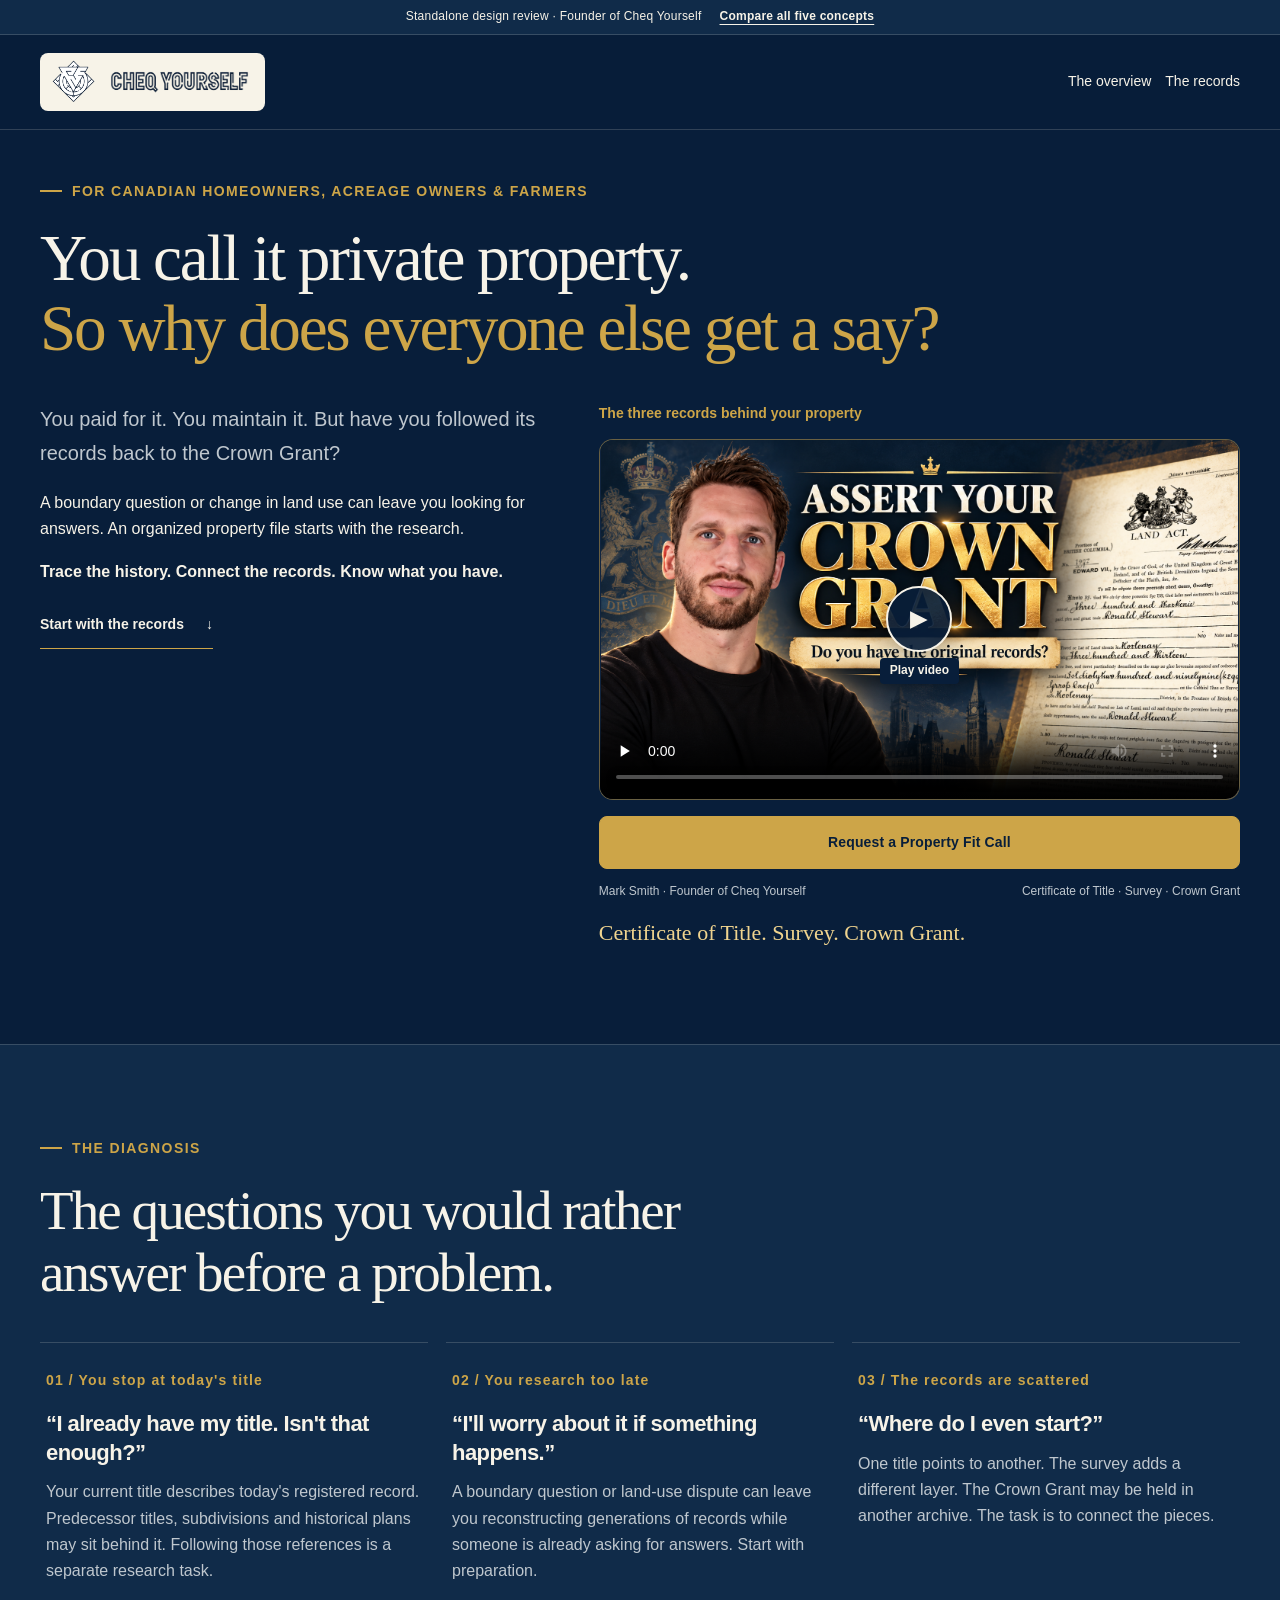
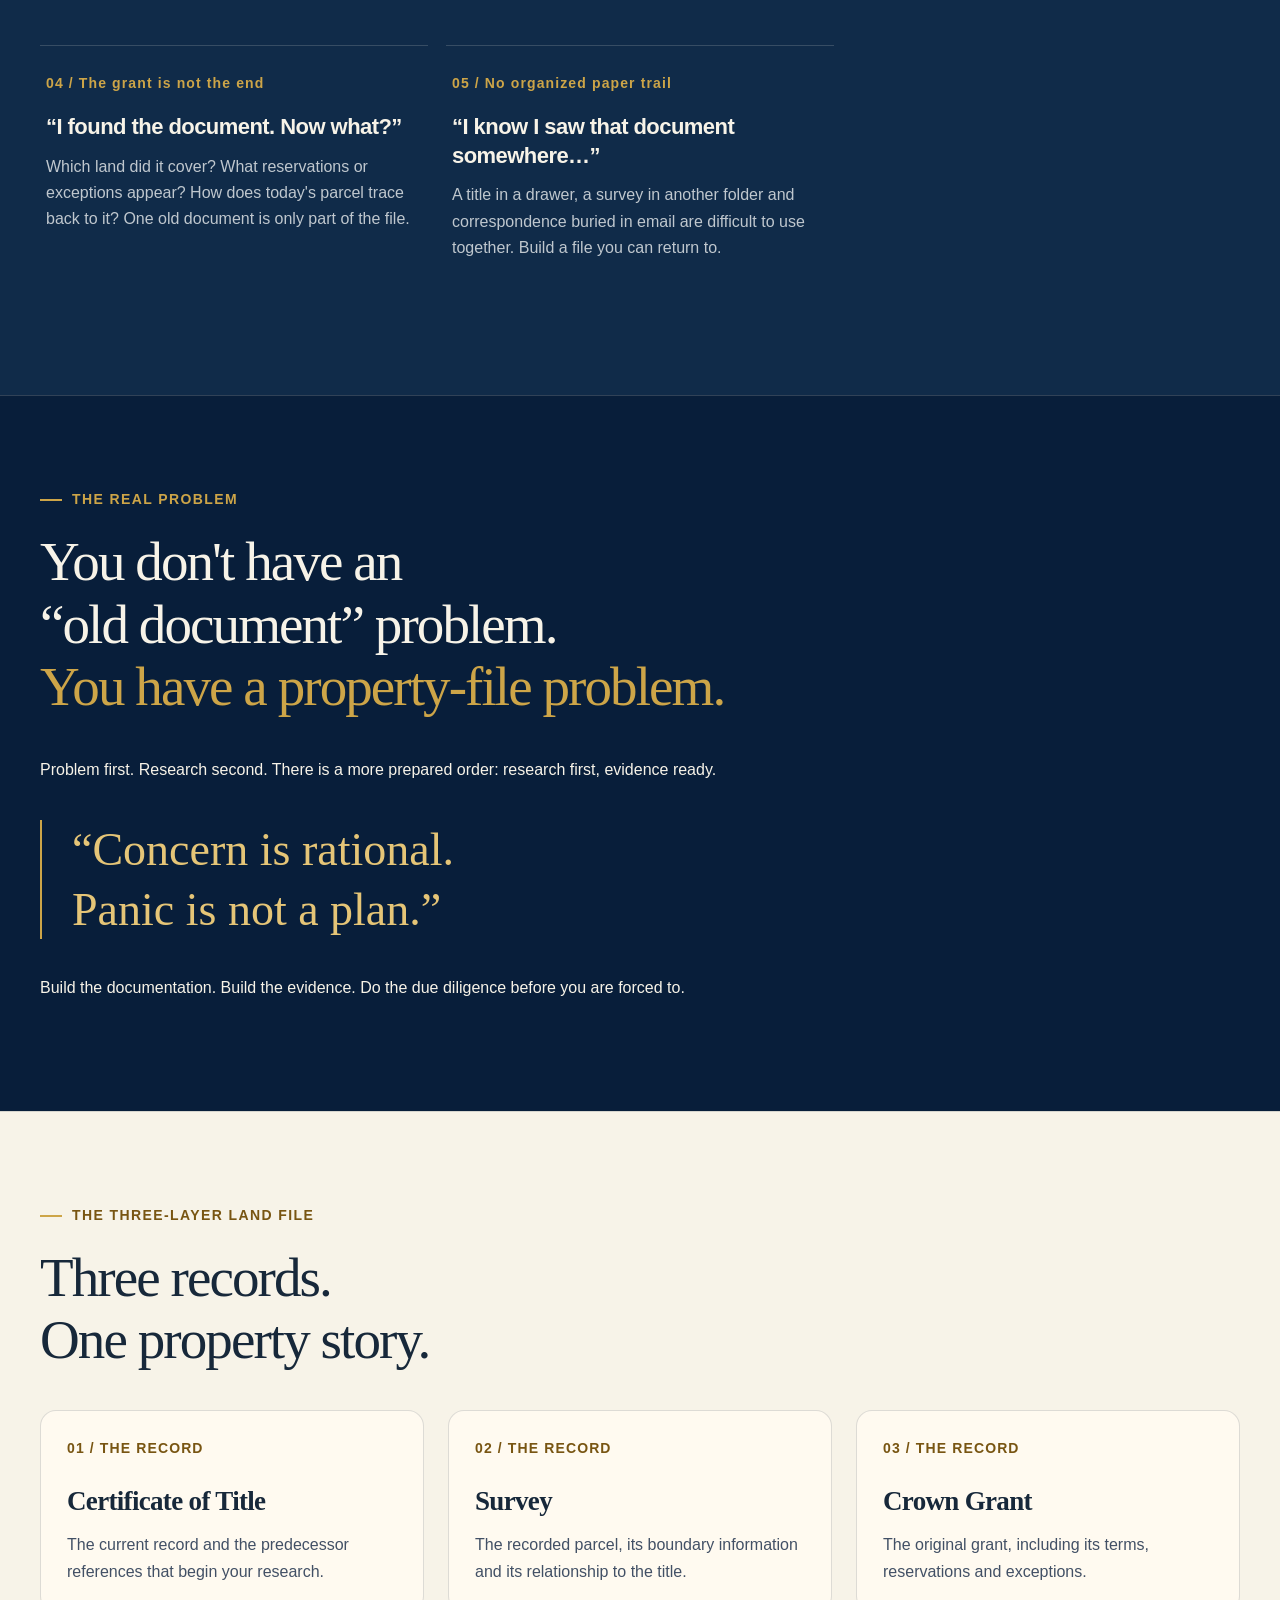
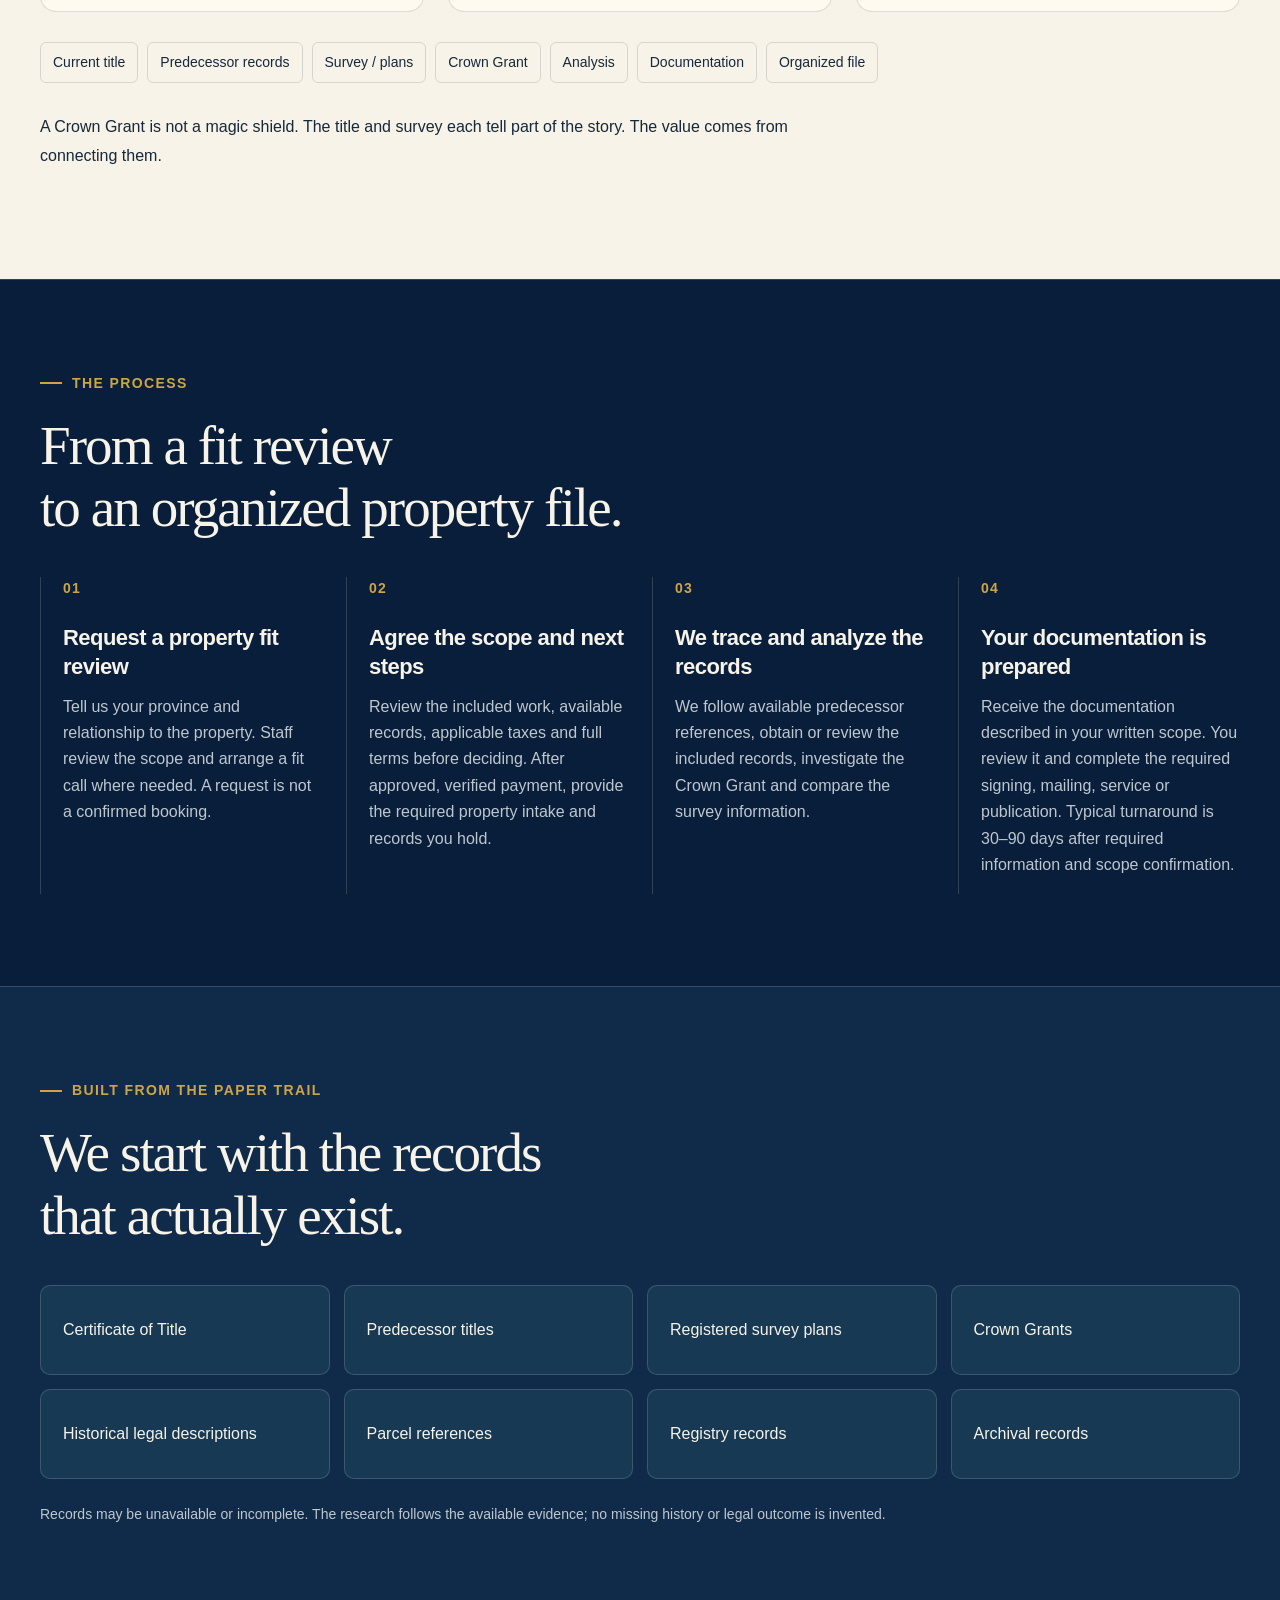
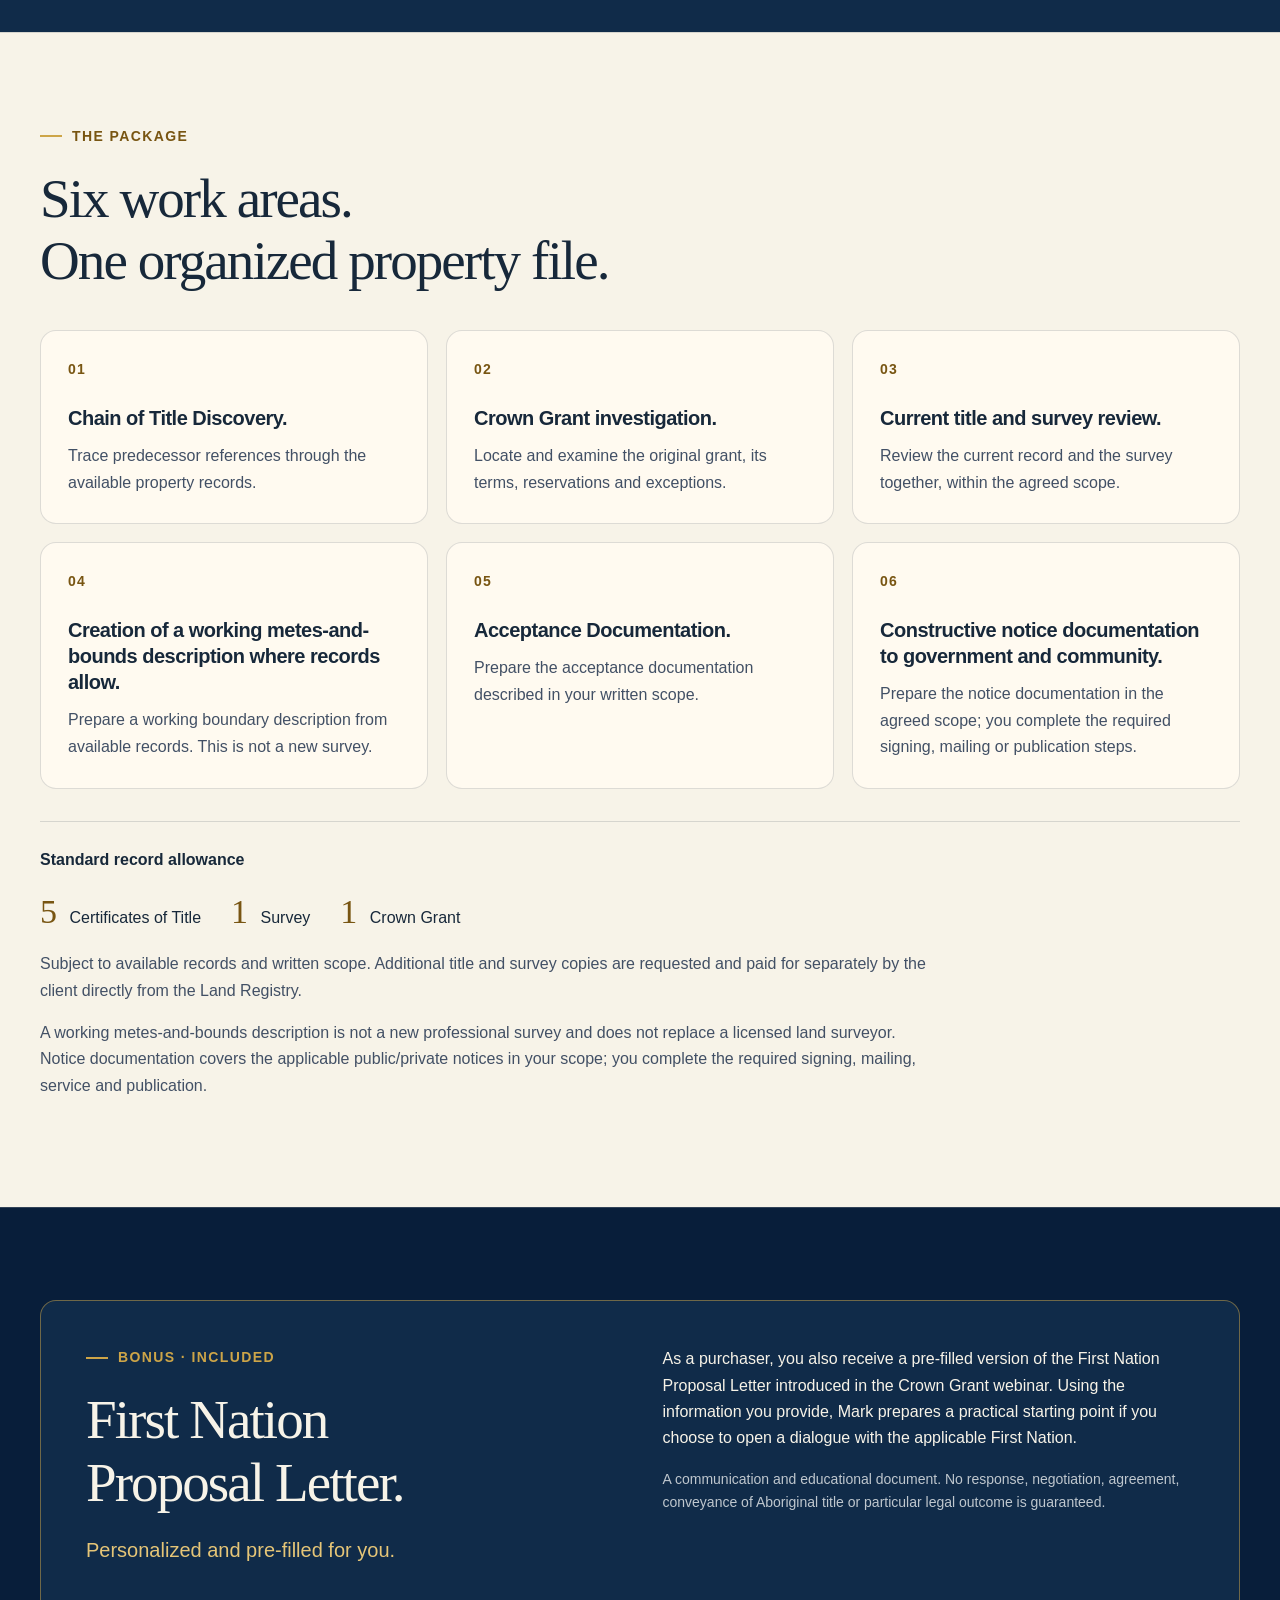
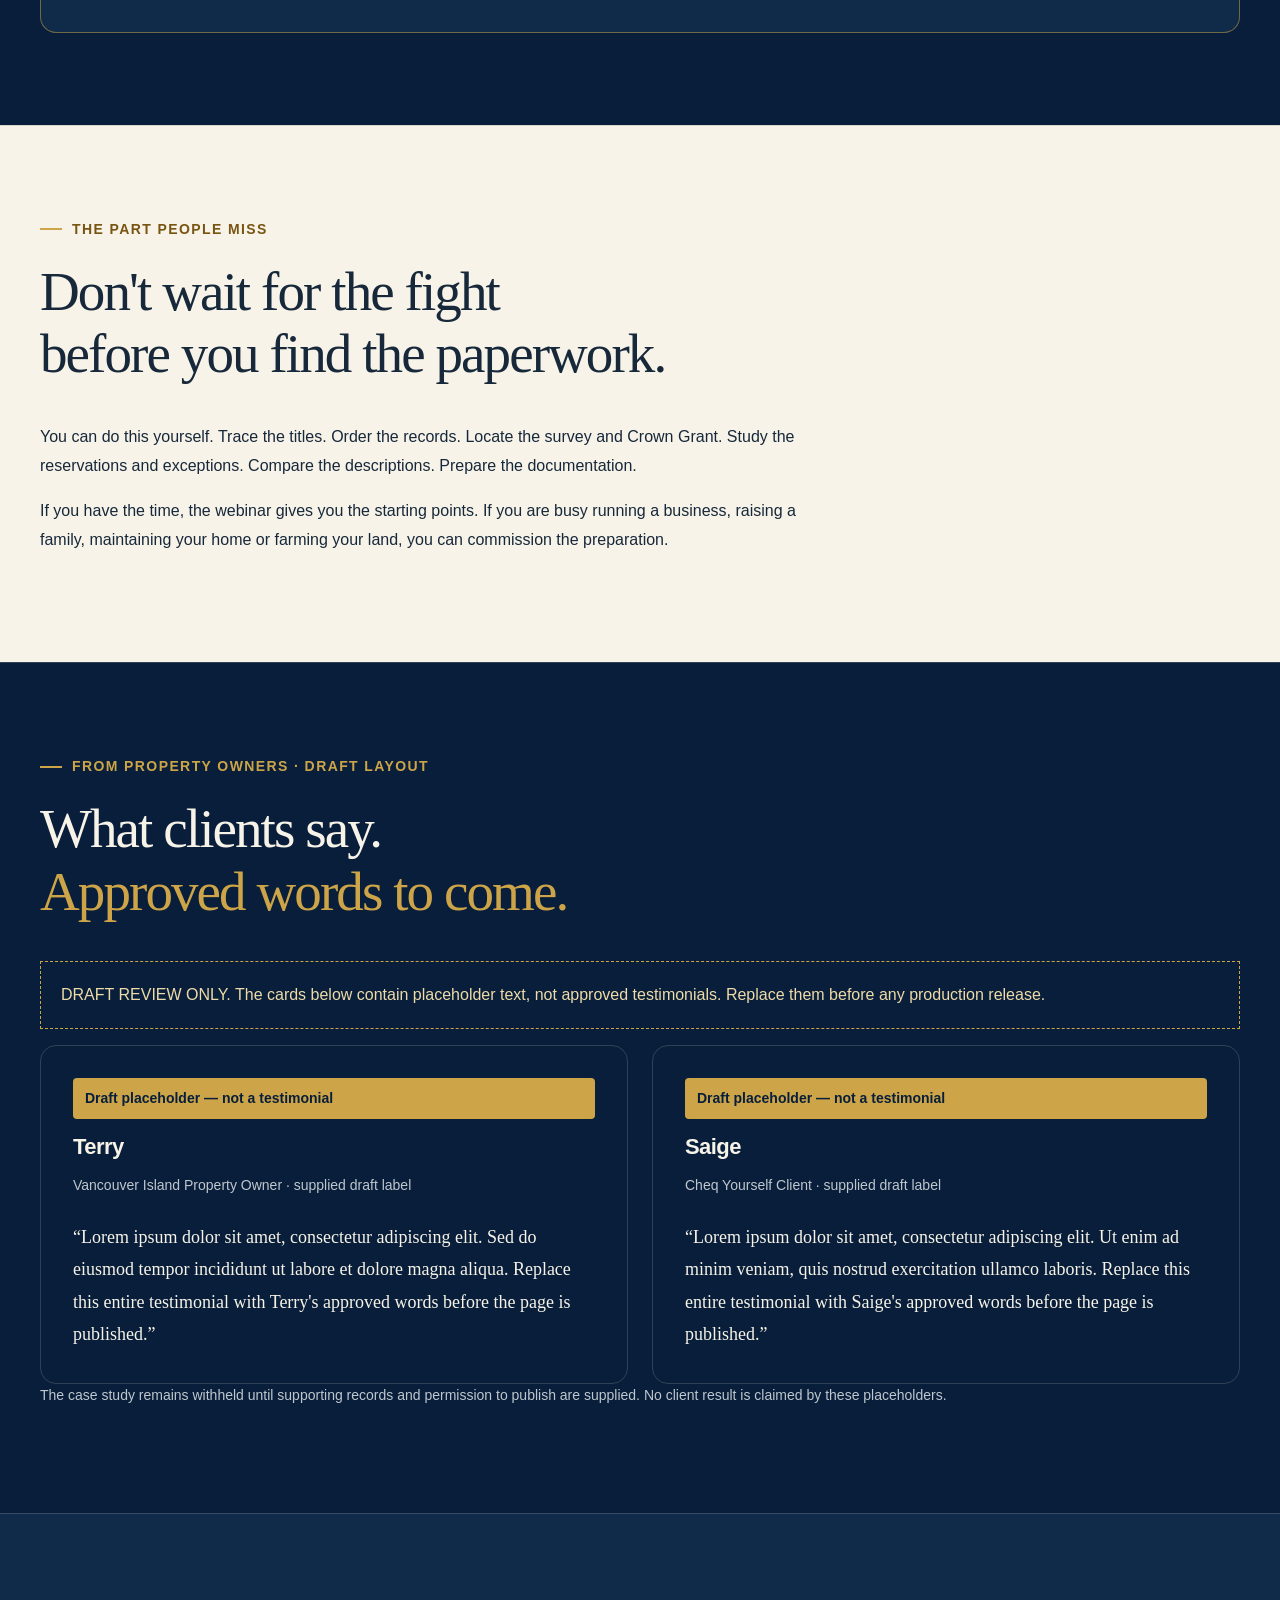
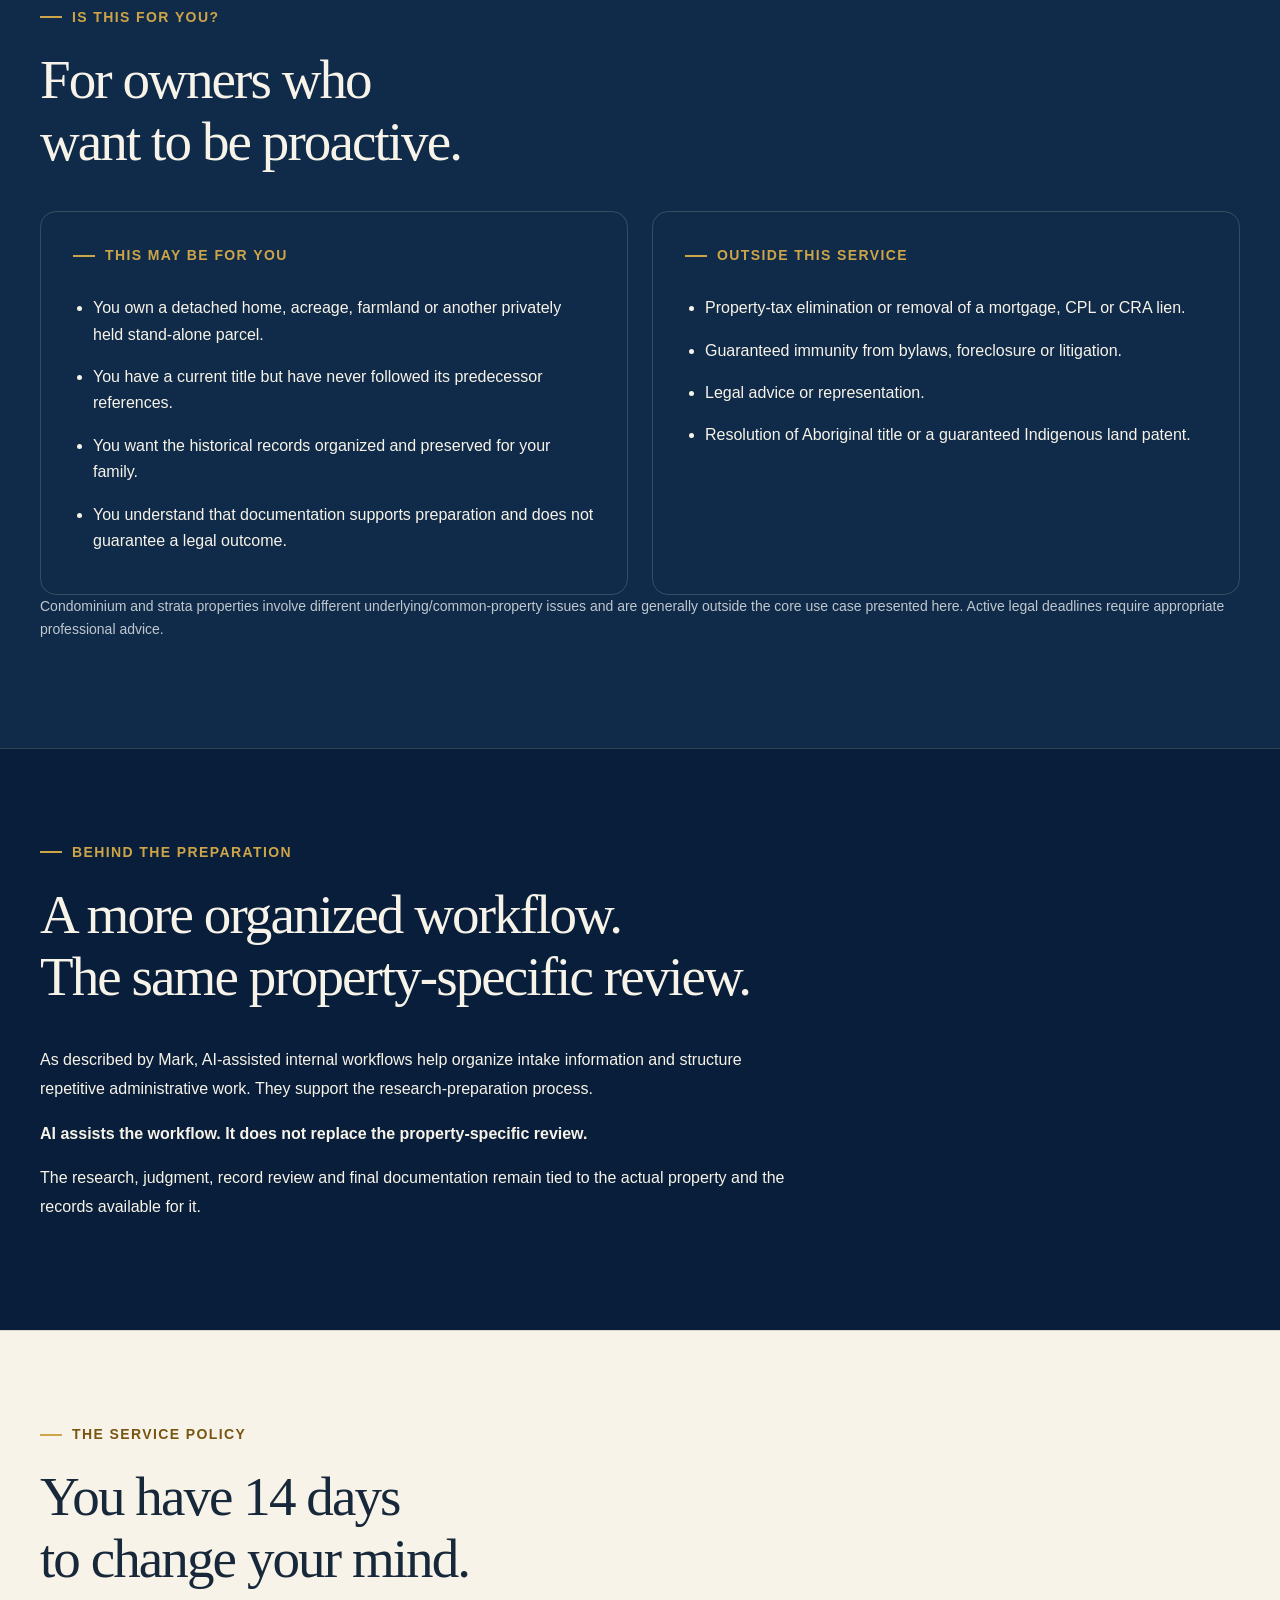
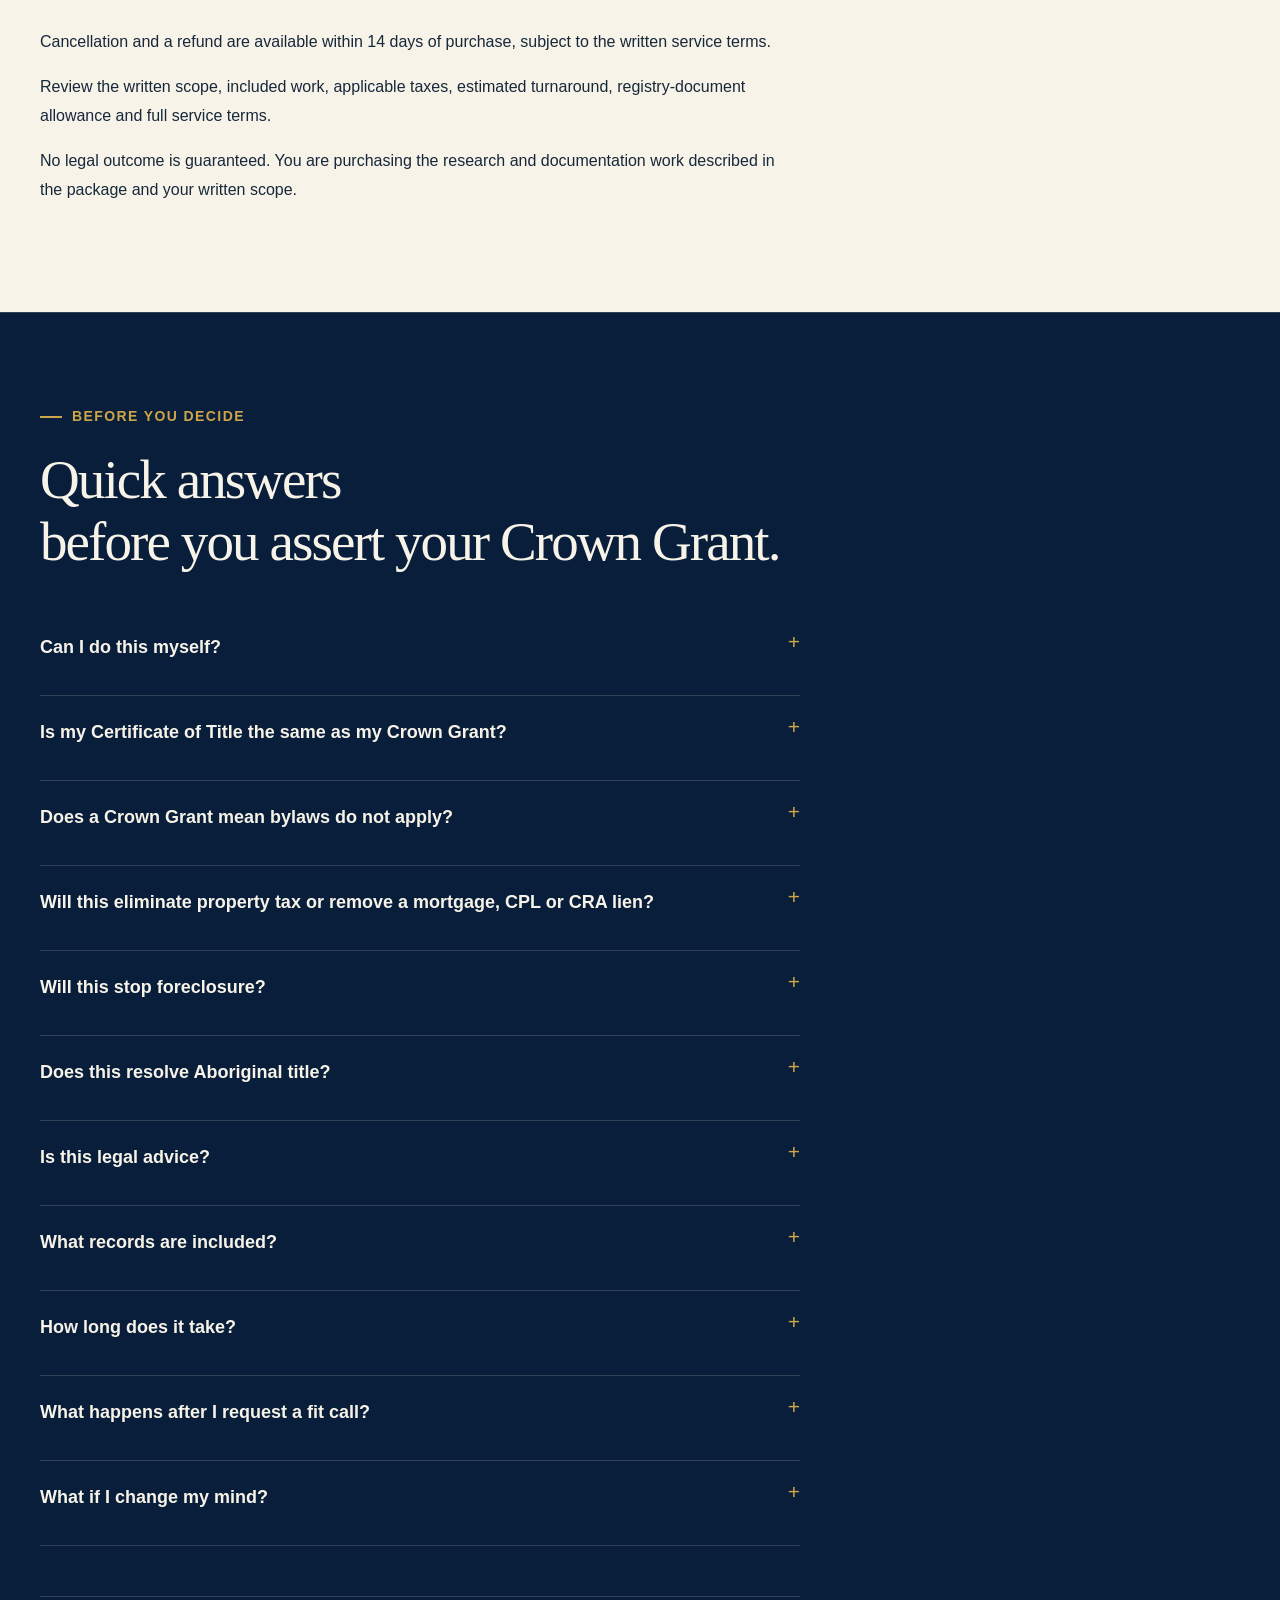
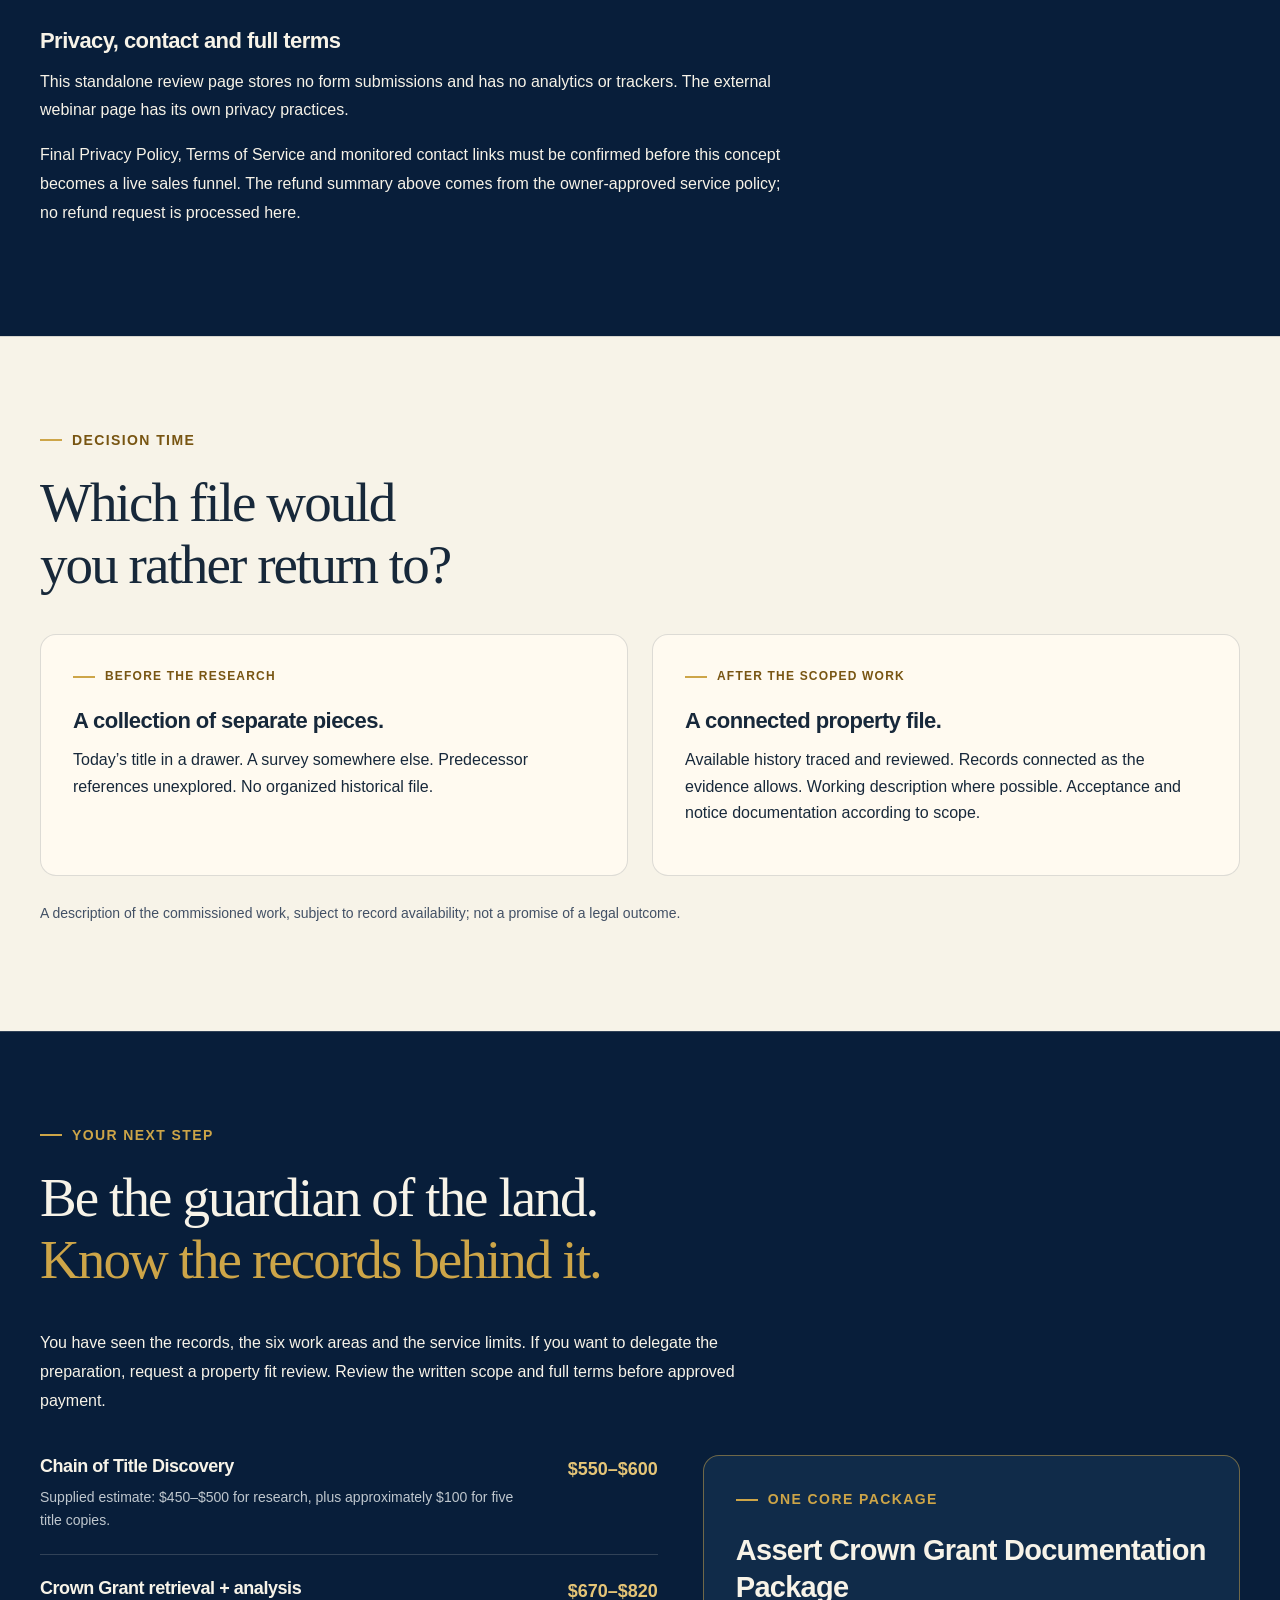
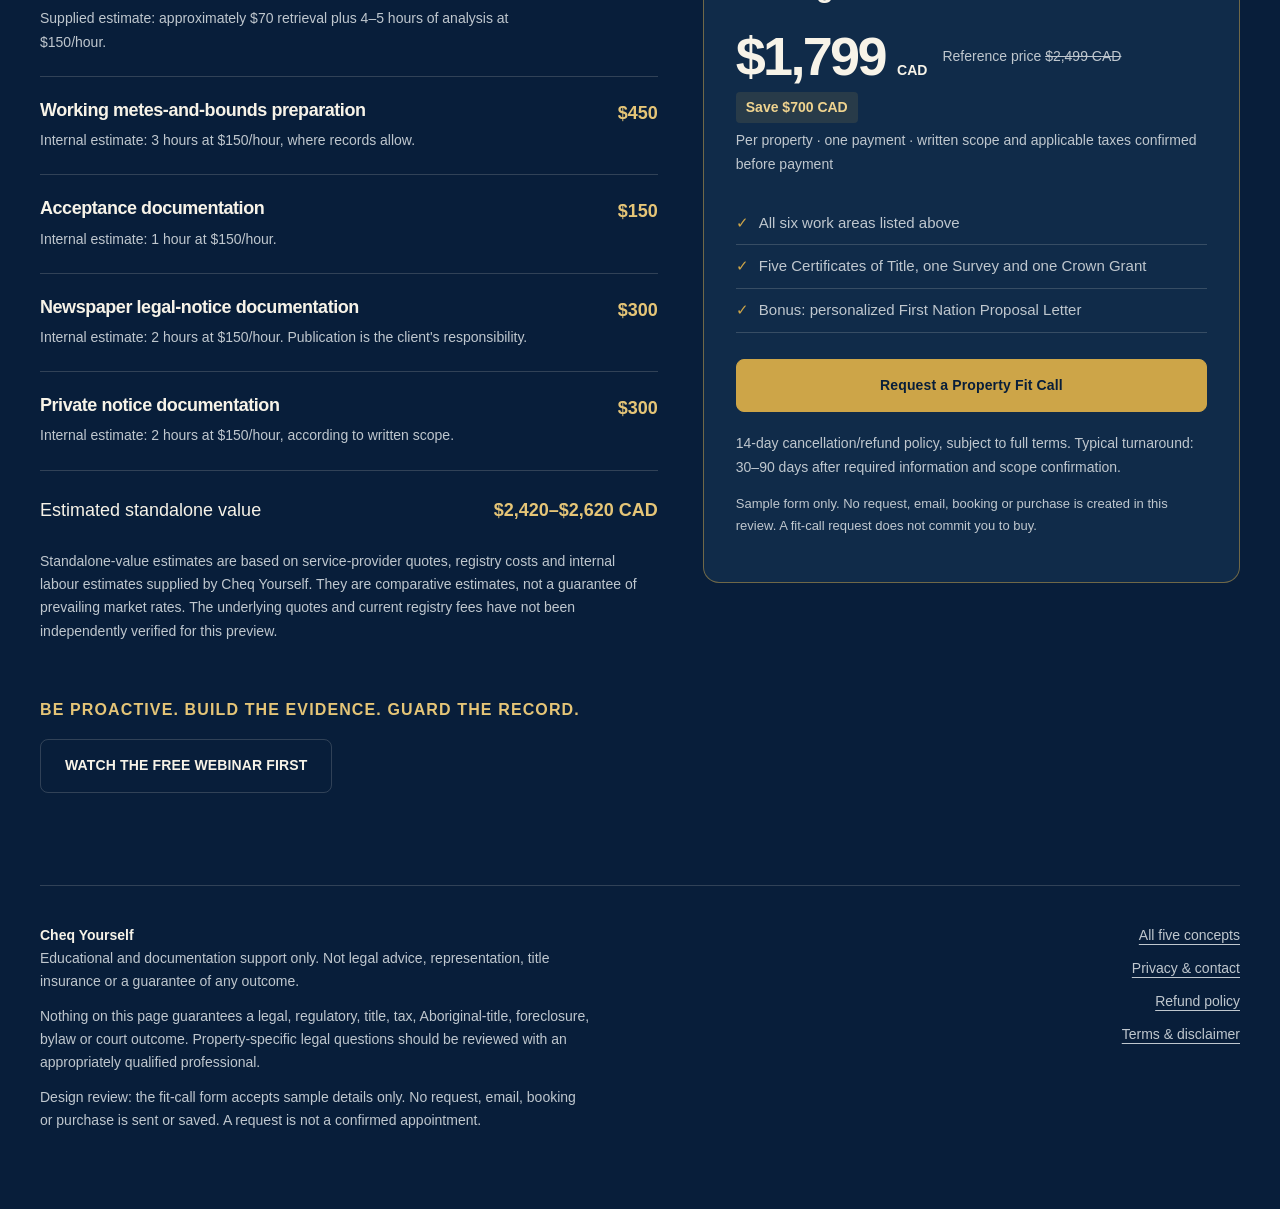
==== commit af773440: "Connect the V3 final-cut video to all five review funnels Signed-off-by: constitutionalmoney <marksm" ====
--- a/archival/index.html
+++ b/archival/index.html
@@ -1,6 +1,6 @@
 <!doctype html>
-<html lang="en-CA"><head><meta charset="utf-8"><meta name="viewport" content="width=device-width,initial-scale=1"><meta name="robots" content="noindex,nofollow"><meta name="referrer" content="no-referrer"><meta http-equiv="Content-Security-Policy" content="default-src 'self'; script-src 'self'; style-src 'self' 'unsafe-inline'; img-src 'self'; connect-src 'none'; frame-src 'none'; object-src 'none'; base-uri 'none'; form-action 'none'"><meta name="description" content="Trace the records behind your Canadian property and explore the Assert Crown Grant Documentation Package with Cheq Yourself. Watch the overview, understand the work and decide your next step."><meta property="og:title" content="The Guardian of the Record | Cheq Yourself"><meta property="og:description" content="Trace the records behind your Canadian property and explore the Assert Crown Grant Documentation Package with Cheq Yourself. Watch the overview, understand the work and decide your next step."><title>The Guardian of the Record · Cheq Yourself preview</title><link rel="icon" href="../assets/brand-square.webp"><link rel="stylesheet" href="../assets/site.css"><script src="../assets/site.js" defer></script></head><body class="archival"><a class="skip" href="#main">Skip to content</a><div class="preview-bar"><span>Standalone design review · video recording pending</span><a href="../index.html">Compare all five concepts</a></div>
-<header class="archival-header"><div class="container"><a class="brand" href="../index.html" aria-label="Cheq Yourself concept review"><img class="mark" src="../assets/cheq-yourself-logo.webp" alt="" width="43" height="44"><img class="wordmark" src="../assets/cheq-yourself-wordmark.webp" alt="Cheq Yourself" width="147" height="33"></a><nav aria-label="Page navigation"><a href="#vsl">The overview</a><a href="#written-overview">The records</a></nav></div></header><main id="main"><section class="archive-hero container"><p class="eyebrow">For Canadian homeowners, acreage owners & farmers</p><h1>You call it private property.<br><em>So why does everyone else get a say?</em></h1><div class="archive-hero-bottom"><div><p class="lead">You paid for it. You maintain it. But have you followed its records back to the Crown Grant?</p><p>A boundary question or change in land use can leave you looking for answers. An organized property file starts with the research.</p><p><strong>Trace the history. Connect the records. Know what you have.</strong></p><a class="story-link" href="#written-overview">Start with the records <span aria-hidden="true">↓</span></a></div><div class="archive-hero-video" id="vsl"><p class="player-kicker">The three records behind your property</p><div class="video-frame"><img class="video-thumbnail" src="../assets/vsl-video-thumbnail.png" alt="Mark Smith beside historic land-record imagery. Assert Your Crown Grant: Do you have the original records?" width="1672" height="941" fetchpriority="high"><button type="button" class="thumbnail-play" data-recording aria-label="Play VSL preview — recording pending"><span aria-hidden="true">▶</span><span class="play-label">Play preview</span></button><div class="video-message" data-video-message tabindex="-1" hidden><button type="button" class="video-close" data-video-close aria-label="Close video notice">×</button><h3>The recording is still to be made.</h3><p>This is your video thumbnail, not a playable recording. Read the explanation on this page while the video and captions are being prepared.</p><a href="#written-overview" data-video-read>Read the explanation below</a></div></div><a class="btn video-fit-jump" href="#offer-price" data-offer-jump>Request a Property Fit Call</a><div class="video-caption"><span>Mark Smith · recording pending</span><span>Certificate of Title · Survey · Crown Grant</span></div><p class="record-words">Certificate of Title. Survey. Crown Grant.</p></div></div></section><section id="written-overview" class="archive-section archive-raised"><div class="container"><div class="archive-heading"><p class="eyebrow">The diagnosis</p><h2>The questions you would rather<br>answer before a problem.</h2></div><div class="diagnosis-grid"><article class="diagnosis-card"><span class="number">01 / You stop at today&#x27;s title</span><h3>“I already have my title. Isn&#x27;t that enough?”</h3><p>Your current title describes today&#x27;s registered record. Predecessor titles, subdivisions and historical plans may sit behind it. Following those references is a separate research task.</p></article><article class="diagnosis-card"><span class="number">02 / You research too late</span><h3>“I&#x27;ll worry about it if something happens.”</h3><p>A boundary question or land-use dispute can leave you reconstructing generations of records while someone is already asking for answers. Start with preparation.</p></article><article class="diagnosis-card"><span class="number">03 / The records are scattered</span><h3>“Where do I even start?”</h3><p>One title points to another. The survey adds a different layer. The Crown Grant may be held in another archive. The task is to connect the pieces.</p></article><article class="diagnosis-card"><span class="number">04 / The grant is not the end</span><h3>“I found the document. Now what?”</h3><p>Which land did it cover? What reservations or exceptions appear? How does today&#x27;s parcel trace back to it? One old document is only part of the file.</p></article><article class="diagnosis-card"><span class="number">05 / No organized paper trail</span><h3>“I know I saw that document somewhere…”</h3><p>A title in a drawer, a survey in another folder and correspondence buried in email are difficult to use together. Build a file you can return to.</p></article></div></div></section><section id="root-cause" class="archive-section "><div class="container"><div class="archive-heading"><p class="eyebrow">The real problem</p><h2>You don't have an<br>“old document” problem.<br><em>You have a property-file problem.</em></h2></div><div class="archive-reading"><p>Problem first. Research second. There is a more prepared order: research first, evidence ready.</p><blockquote>“Concern is rational.<br>Panic is not a plan.”</blockquote><p>Build the documentation. Build the evidence. Do the due diligence before you are forced to.</p></div></div></section><section id="mechanism" class="archive-section archive-light"><div class="container"><div class="archive-heading"><p class="eyebrow">The three-layer land file</p><h2>Three records.<br>One property story.</h2></div><div class="records"><article class="record"><span class="number">01 / THE RECORD</span><h3>Certificate of Title</h3><p>The current record and the predecessor references that begin your research.</p></article><article class="record"><span class="number">02 / THE RECORD</span><h3>Survey</h3><p>The recorded parcel, its boundary information and its relationship to the title.</p></article><article class="record"><span class="number">03 / THE RECORD</span><h3>Crown Grant</h3><p>The original grant, including its terms, reservations and exceptions.</p></article></div><ol class="record-path"><li>Current title</li><li>Predecessor records</li><li>Survey / plans</li><li>Crown Grant</li><li>Analysis</li><li>Documentation</li><li>Organized file</li></ol><div class="archive-reading"><p>A Crown Grant is not a magic shield. The title and survey each tell part of the story. The value comes from connecting them.</p></div></div></section><section id="process" class="archive-section "><div class="container"><div class="archive-heading"><p class="eyebrow">The process</p><h2>From a fit review<br>to an organized property file.</h2></div><div class="archive-process"><article class="process-card"><span class="number">01</span><h3>Request a property fit review</h3><p>Tell us your province and relationship to the property. Staff review the scope and arrange a fit call where needed. A request is not a confirmed booking.</p></article><article class="process-card"><span class="number">02</span><h3>Agree the scope and next steps</h3><p>Review the included work, available records, applicable taxes and full terms before deciding. After approved, verified payment, provide the required property intake and records you hold.</p></article><article class="process-card"><span class="number">03</span><h3>We trace and analyze the records</h3><p>We follow available predecessor references, obtain or review the included records, investigate the Crown Grant and compare the survey information.</p></article><article class="process-card"><span class="number">04</span><h3>Your documentation is prepared</h3><p>Receive the documentation described in your written scope. You review it and complete the required signing, mailing, service or publication. Typical turnaround is 30–90 days after required information and scope confirmation.</p></article></div></div></section><section id="records" class="archive-section archive-raised"><div class="container"><div class="archive-heading"><p class="eyebrow">Built from the paper trail</p><h2>We start with the records<br>that actually exist.</h2></div><div class="record-chips"><span>Certificate of Title</span><span>Predecessor titles</span><span>Registered survey plans</span><span>Crown Grants</span><span>Historical legal descriptions</span><span>Parcel references</span><span>Registry records</span><span>Archival records</span></div><p class="small">Records may be unavailable or incomplete. The research follows the available evidence; no missing history or legal outcome is invented.</p></div></section><section id="package" class="archive-section archive-light"><div class="container"><div class="archive-heading"><p class="eyebrow">The package</p><h2>Six work areas.<br>One organized property file.</h2></div><div class="scope-grid"><article class="scope-card"><span class="number">01</span><h3>Chain of Title Discovery.</h3><p>Trace predecessor references through the available property records.</p></article><article class="scope-card"><span class="number">02</span><h3>Crown Grant investigation.</h3><p>Locate and examine the original grant, its terms, reservations and exceptions.</p></article><article class="scope-card"><span class="number">03</span><h3>Current title and survey review.</h3><p>Review the current record and the survey together, within the agreed scope.</p></article><article class="scope-card"><span class="number">04</span><h3>Creation of a working metes-and-bounds description where records allow.</h3><p>Prepare a working boundary description from available records. This is not a new survey.</p></article><article class="scope-card"><span class="number">05</span><h3>Acceptance Documentation.</h3><p>Prepare the acceptance documentation described in your written scope.</p></article><article class="scope-card"><span class="number">06</span><h3>Constructive notice documentation to government and community.</h3><p>Prepare the notice documentation in the agreed scope; you complete the required signing, mailing or publication steps.</p></article></div><div class="archive-allowance"><strong>Standard record allowance</strong><div><span><b>5</b> Certificates of Title</span><span><b>1</b> Survey</span><span><b>1</b> Crown Grant</span></div><p>Subject to available records and written scope. Additional title and survey copies are requested and paid for separately by the client directly from the Land Registry.</p><p>A working metes-and-bounds description is not a new professional survey and does not replace a licensed land surveyor. Notice documentation covers the applicable public/private notices in your scope; you complete the required signing, mailing, service and publication.</p></div></div></section><section id="bonus" class="archive-section "><div class="container"><article class="archive-bonus"><div><p class="eyebrow">Bonus · included</p><h2>First Nation<br>Proposal Letter.</h2><p class="bonus-subtitle">Personalized and pre-filled for you.</p></div><div><p>As a purchaser, you also receive a pre-filled version of the First Nation Proposal Letter introduced in the Crown Grant webinar. Using the information you provide, Mark prepares a practical starting point if you choose to open a dialogue with the applicable First Nation.</p><p class="small">A communication and educational document. No response, negotiation, agreement, conveyance of Aboriginal title or particular legal outcome is guaranteed.</p></div></article></div></section><section id="big-picture" class="archive-section archive-light"><div class="container"><div class="archive-heading"><p class="eyebrow">The part people miss</p><h2>Don't wait for the fight<br>before you find the paperwork.</h2></div><div class="archive-reading"><p>You can do this yourself. Trace the titles. Order the records. Locate the survey and Crown Grant. Study the reservations and exceptions. Compare the descriptions. Prepare the documentation.</p><p>If you have the time, the webinar gives you the starting points. If you are busy running a business, raising a family, maintaining your home or farming your land, you can commission the preparation.</p></div></div></section><section id="proof" class="archive-section "><div class="container"><div class="archive-heading"><p class="eyebrow">From property owners · draft layout</p><h2>What clients say.<br><em>Approved words to come.</em></h2></div><p class="review-hold">DRAFT REVIEW ONLY. The cards below contain placeholder text, not approved testimonials. Replace them before any production release.</p><div class="archive-columns"><article data-placeholder="true"><p class="placeholder-badge">Draft placeholder — not a testimonial</p><h3>Terry</h3><p class="small">Vancouver Island Property Owner · supplied draft label</p><blockquote>“Lorem ipsum dolor sit amet, consectetur adipiscing elit. Sed do eiusmod tempor incididunt ut labore et dolore magna aliqua. Replace this entire testimonial with Terry's approved words before the page is published.”</blockquote></article><article data-placeholder="true"><p class="placeholder-badge">Draft placeholder — not a testimonial</p><h3>Saige</h3><p class="small">Cheq Yourself Client · supplied draft label</p><blockquote>“Lorem ipsum dolor sit amet, consectetur adipiscing elit. Ut enim ad minim veniam, quis nostrud exercitation ullamco laboris. Replace this entire testimonial with Saige's approved words before the page is published.”</blockquote></article></div><p class="small">The case study remains withheld until supporting records and permission to publish are supplied. No client result is claimed by these placeholders.</p></div></section><section id="for-you" class="archive-section archive-raised"><div class="container"><div class="archive-heading"><p class="eyebrow">Is this for you?</p><h2>For owners who<br>want to be proactive.</h2></div><div class="archive-columns"><article><p class="eyebrow">This may be for you</p><ul><li>You own a detached home, acreage, farmland or another privately held stand-alone parcel.</li><li>You have a current title but have never followed its predecessor references.</li><li>You want the historical records organized and preserved for your family.</li><li>You understand that documentation supports preparation and does not guarantee a legal outcome.</li></ul></article><article><p class="eyebrow">Outside this service</p><ul><li>Property-tax elimination or removal of a mortgage, CPL or CRA lien.</li><li>Guaranteed immunity from bylaws, foreclosure or litigation.</li><li>Legal advice or representation.</li><li>Resolution of Aboriginal title or a guaranteed Indigenous land patent.</li></ul></article></div><p class="small">Condominium and strata properties involve different underlying/common-property issues and are generally outside the core use case presented here. Active legal deadlines require appropriate professional advice.</p></div></section><section id="workflow" class="archive-section "><div class="container"><div class="archive-heading"><p class="eyebrow">Behind the preparation</p><h2>A more organized workflow.<br>The same property-specific review.</h2></div><div class="archive-reading"><p>As described by Mark, AI-assisted internal workflows help organize intake information and structure repetitive administrative work. They support the research-preparation process.</p><p><strong>AI assists the workflow. It does not replace the property-specific review.</strong></p><p>The research, judgment, record review and final documentation remain tied to the actual property and the records available for it.</p></div></div></section><section id="service-policy" class="archive-section archive-light"><div class="container"><div class="archive-heading"><p class="eyebrow">The service policy</p><h2>You have 14 days<br>to change your mind.</h2></div><div class="archive-reading"><p>Cancellation and a refund are available within 14 days of purchase, subject to the written service terms.</p><p>Review the written scope, included work, applicable taxes, estimated turnaround, registry-document allowance and full service terms.</p><p>No legal outcome is guaranteed. You are purchasing the research and documentation work described in the package and your written scope.</p></div></div></section><section id="questions" class="archive-section "><div class="container"><div class="archive-heading"><p class="eyebrow">Before you decide</p><h2>Quick answers<br>before you assert your Crown Grant.</h2></div><div class="faq archive-reading"><details><summary>Can I do this myself?</summary><p>Yes. You can trace title references, obtain the records and prepare your own file. The free webinar gives you the starting points. This package is for owners who prefer to have the research and documentation prepared.</p></details><details><summary>Is my Certificate of Title the same as my Crown Grant?</summary><p>No. Your Certificate of Title is the present registered record. The Crown Grant is a separate historical grant further back in the property&#x27;s history.</p></details><details><summary>Does a Crown Grant mean bylaws do not apply?</summary><p>No automatic conclusion should be assumed. The historical grant needs to be understood in context with the property history and applicable law. This service does not promise immunity from government rules.</p></details><details><summary>Will this eliminate property tax or remove a mortgage, CPL or CRA lien?</summary><p>No. This is not a property-tax elimination or charge-removal service. Registered and legal matters may require separate statutory or court processes and qualified professional advice.</p></details><details><summary>Will this stop foreclosure?</summary><p>No. No foreclosure or litigation outcome is promised.</p></details><details><summary>Does this resolve Aboriginal title?</summary><p>No. The package does not extinguish or resolve Aboriginal title. The personalized proposal letter is a starting point for dialogue; no response, agreement or legal result is guaranteed.</p></details><details><summary>Is this legal advice?</summary><p>No. Mark Smith and Cheq Yourself provide educational research and documentation support. Obtain appropriate professional advice for property-specific legal questions or active court or statutory deadlines.</p></details><details><summary>What records are included?</summary><p>The standard allowance is five Certificates of Title, one Survey and one Crown Grant, subject to record availability. Additional title and survey copies are requested and paid for separately by the client directly from the Land Registry.</p></details><details><summary>How long does it take?</summary><p>Typical turnaround is 30–90 days after the required information or documents are received and the written scope is confirmed.</p></details><details><summary>What happens after I request a fit call?</summary><p>Staff review your requested scope and arrange a fit call where needed. A request is not a confirmed booking or a commitment to buy. Agree the scope and terms before approved payment and property intake. This review form sends and saves nothing.</p></details><details><summary>What if I change my mind?</summary><p>Cancellation and a refund are available within 14 days of purchase, subject to the written service terms. Review the included work, taxes, record allowance, turnaround and full terms before paying.</p></details></div><div class="archive-policy archive-reading" id="policies"><h3>Privacy, contact and full terms</h3><p>This standalone review page stores no form submissions and has no analytics or trackers. The external webinar page has its own privacy practices.</p><p>Final Privacy Policy, Terms of Service and monitored contact links must be confirmed before this concept becomes a live sales funnel. The refund summary above comes from the owner-approved service policy; no refund request is processed here.</p></div></div></section><section id="before-after" class="archive-section archive-light"><div class="container"><div class="archive-heading"><p class="eyebrow">Decision time</p><h2>Which file would<br>you rather return to?</h2></div><div class="funnel-choice archive-columns"><article><p class="eyebrow">Before the research</p><h3>A collection of separate pieces.</h3><p>Today’s title in a drawer. A survey somewhere else. Predecessor references unexplored. No organized historical file.</p></article><article><p class="eyebrow">After the scoped work</p><h3>A connected property file.</h3><p>Available history traced and reviewed. Records connected as the evidence allows. Working description where possible. Acceptance and notice documentation according to scope.</p></article></div><p class="small">A description of the commissioned work, subject to record availability; not a promise of a legal outcome.</p></div></section><section id="offer" class="archive-section " data-offer-section><div class="container"><div class="archive-heading"><p class="eyebrow">Your next step</p><h2>Be the guardian of the land.<br><em>Know the records behind it.</em></h2></div><p class="archive-reading">You have seen the records, the six work areas and the service limits. If you want to delegate the preparation, request a property fit review. Review the written scope and full terms before approved payment.</p><div class="archive-value"><div class="archive-value-rows"><div class="value-row"><div><h3>Chain of Title Discovery</h3><p>Supplied estimate: $450–$500 for research, plus approximately $100 for five title copies.</p></div><strong>$550–$600</strong></div><div class="value-row"><div><h3>Crown Grant retrieval + analysis</h3><p>Supplied estimate: approximately $70 retrieval plus 4–5 hours of analysis at $150/hour.</p></div><strong>$670–$820</strong></div><div class="value-row"><div><h3>Working metes-and-bounds preparation</h3><p>Internal estimate: 3 hours at $150/hour, where records allow.</p></div><strong>$450</strong></div><div class="value-row"><div><h3>Acceptance documentation</h3><p>Internal estimate: 1 hour at $150/hour.</p></div><strong>$150</strong></div><div class="value-row"><div><h3>Newspaper legal-notice documentation</h3><p>Internal estimate: 2 hours at $150/hour. Publication is the client&#x27;s responsibility.</p></div><strong>$300</strong></div><div class="value-row"><div><h3>Private notice documentation</h3><p>Internal estimate: 2 hours at $150/hour, according to written scope.</p></div><strong>$300</strong></div><div class="value-total"><span>Estimated standalone value</span><strong>$2,420–$2,620 CAD</strong></div><p class="estimate-note">Standalone-value estimates are based on service-provider quotes, registry costs and internal labour estimates supplied by Cheq Yourself. They are comparative estimates, not a guarantee of prevailing market rates. The underlying quotes and current registry fees have not been independently verified for this preview.</p></div><aside class="archive-final-offer" id="offer-price" tabindex="-1"><p class="eyebrow">One core package</p><h3>Assert Crown Grant Documentation Package</h3><div class="price"><span class="now">$1,799 <small>CAD</small></span><span class="was">Reference price <s>$2,499 CAD</s></span><span class="save">Save $700 CAD</span><span class="unit">Per property · one payment · written scope and applicable taxes confirmed before payment</span></div><ul class="offer-summary"><li>All six work areas listed above</li><li>Five Certificates of Title, one Survey and one Crown Grant</li><li>Bonus: personalized First Nation Proposal Letter</li></ul><button type="button" class="btn" data-fit>Request a Property Fit Call</button><p class="small">14-day cancellation/refund policy, subject to full terms. Typical turnaround: 30–90 days after required information and scope confirmation.</p><p class="micro">Sample form only. No request, email, booking or purchase is created in this review. A fit-call request does not commit you to buy.</p></aside></div><p class="closing-tagline">Be proactive. Build the evidence. Guard the record.</p><a class="btn secondary webinar" href="https://land.cheqyourself.com" target="_blank" rel="noopener noreferrer">WATCH THE FREE WEBINAR FIRST</a></div></section></main><footer class="footer container"><div><strong>Cheq Yourself</strong><p>Educational and documentation support only. Not legal advice, representation, title insurance or a guarantee of any outcome.</p><p>Nothing on this page guarantees a legal, regulatory, title, tax, Aboriginal-title, foreclosure, bylaw or court outcome. Property-specific legal questions should be reviewed with an appropriately qualified professional.</p><p>Design review: the fit-call form accepts sample details only. No request, email, booking or purchase is sent or saved. A request is not a confirmed appointment.</p></div><div class="footer-links"><a href="../index.html">All five concepts</a><a href="#policies">Privacy & contact</a><a href="#service-policy">Refund policy</a><a href="#policies">Terms & disclaimer</a></div></footer><dialog class="dialog" id="fit-dialog" aria-labelledby="fit-title"><button type="button" class="dialog-close" data-close aria-label="Close fit check">×</button><p class="eyebrow">Fit-call form preview</p><h2 id="fit-title">Start with a fit check.</h2>
+<html lang="en-CA"><head><meta charset="utf-8"><meta name="viewport" content="width=device-width,initial-scale=1"><meta name="robots" content="noindex,nofollow"><meta name="referrer" content="no-referrer"><meta http-equiv="Content-Security-Policy" content="default-src 'self'; script-src 'self'; style-src 'self' 'unsafe-inline'; img-src 'self'; media-src 'self' https://constitutionalmoney.github.io; connect-src 'none'; frame-src 'none'; object-src 'none'; base-uri 'none'; form-action 'none'"><meta name="description" content="Trace the records behind your Canadian property and explore the Assert Crown Grant Documentation Package with Cheq Yourself. Watch the overview, understand the work and decide your next step."><meta property="og:title" content="The Guardian of the Record | Cheq Yourself"><meta property="og:description" content="Trace the records behind your Canadian property and explore the Assert Crown Grant Documentation Package with Cheq Yourself. Watch the overview, understand the work and decide your next step."><title>The Guardian of the Record · Cheq Yourself preview</title><link rel="icon" href="../assets/brand-square.webp"><link rel="stylesheet" href="../assets/site.css"><script src="../assets/site.js" defer></script></head><body class="archival"><a class="skip" href="#main">Skip to content</a><div class="preview-bar"><span>Standalone design review · Founder of Cheq Yourself</span><a href="../index.html">Compare all five concepts</a></div>
+<header class="archival-header"><div class="container"><a class="brand" href="../index.html" aria-label="Cheq Yourself concept review"><img class="mark" src="../assets/cheq-yourself-logo.webp" alt="" width="43" height="44"><img class="wordmark" src="../assets/cheq-yourself-wordmark.webp" alt="Cheq Yourself" width="147" height="33"></a><nav aria-label="Page navigation"><a href="#vsl">The overview</a><a href="#written-overview">The records</a></nav></div></header><main id="main"><section class="archive-hero container"><p class="eyebrow">For Canadian homeowners, acreage owners & farmers</p><h1>You call it private property.<br><em>So why does everyone else get a say?</em></h1><div class="archive-hero-bottom"><div><p class="lead">You paid for it. You maintain it. But have you followed its records back to the Crown Grant?</p><p>A boundary question or change in land use can leave you looking for answers. An organized property file starts with the research.</p><p><strong>Trace the history. Connect the records. Know what you have.</strong></p><a class="story-link" href="#written-overview">Start with the records <span aria-hidden="true">↓</span></a></div><div class="archive-hero-video" id="vsl"><p class="player-kicker">The three records behind your property</p><div class="video-frame"><video class="vsl-video" controls playsinline preload="none" poster="../assets/vsl-video-thumbnail.png" width="1920" height="1080" aria-label="Assert Crown Grant Documentation Package — Mark Smith"><source src="https://constitutionalmoney.github.io/cheqyourself-vsl-review/assets/assert-crown-grant-v3-review.mp4" type="video/mp4"><p>Your browser does not support this video. <a href="https://constitutionalmoney.github.io/cheqyourself-vsl-review/assets/assert-crown-grant-v3-review.mp4">Open the video</a>.</p></video><button type="button" class="thumbnail-play" data-play-video aria-label="Play Assert Crown Grant video"><span aria-hidden="true">▶</span><span class="play-label">Play video</span></button></div><a class="btn video-fit-jump" href="#offer-price" data-offer-jump>Request a Property Fit Call</a><div class="video-caption"><span>Mark Smith · Founder of Cheq Yourself</span><span>Certificate of Title · Survey · Crown Grant</span></div><p class="video-status small" role="status" data-video-status hidden>The video could not load. Try the play button again or <a href="https://constitutionalmoney.github.io/cheqyourself-vsl-review/assets/assert-crown-grant-v3-review.mp4">open the video directly</a>.</p><p class="record-words">Certificate of Title. Survey. Crown Grant.</p></div></div></section><section id="written-overview" class="archive-section archive-raised"><div class="container"><div class="archive-heading"><p class="eyebrow">The diagnosis</p><h2>The questions you would rather<br>answer before a problem.</h2></div><div class="diagnosis-grid"><article class="diagnosis-card"><span class="number">01 / You stop at today&#x27;s title</span><h3>“I already have my title. Isn&#x27;t that enough?”</h3><p>Your current title describes today&#x27;s registered record. Predecessor titles, subdivisions and historical plans may sit behind it. Following those references is a separate research task.</p></article><article class="diagnosis-card"><span class="number">02 / You research too late</span><h3>“I&#x27;ll worry about it if something happens.”</h3><p>A boundary question or land-use dispute can leave you reconstructing generations of records while someone is already asking for answers. Start with preparation.</p></article><article class="diagnosis-card"><span class="number">03 / The records are scattered</span><h3>“Where do I even start?”</h3><p>One title points to another. The survey adds a different layer. The Crown Grant may be held in another archive. The task is to connect the pieces.</p></article><article class="diagnosis-card"><span class="number">04 / The grant is not the end</span><h3>“I found the document. Now what?”</h3><p>Which land did it cover? What reservations or exceptions appear? How does today&#x27;s parcel trace back to it? One old document is only part of the file.</p></article><article class="diagnosis-card"><span class="number">05 / No organized paper trail</span><h3>“I know I saw that document somewhere…”</h3><p>A title in a drawer, a survey in another folder and correspondence buried in email are difficult to use together. Build a file you can return to.</p></article></div></div></section><section id="root-cause" class="archive-section "><div class="container"><div class="archive-heading"><p class="eyebrow">The real problem</p><h2>You don't have an<br>“old document” problem.<br><em>You have a property-file problem.</em></h2></div><div class="archive-reading"><p>Problem first. Research second. There is a more prepared order: research first, evidence ready.</p><blockquote>“Concern is rational.<br>Panic is not a plan.”</blockquote><p>Build the documentation. Build the evidence. Do the due diligence before you are forced to.</p></div></div></section><section id="mechanism" class="archive-section archive-light"><div class="container"><div class="archive-heading"><p class="eyebrow">The three-layer land file</p><h2>Three records.<br>One property story.</h2></div><div class="records"><article class="record"><span class="number">01 / THE RECORD</span><h3>Certificate of Title</h3><p>The current record and the predecessor references that begin your research.</p></article><article class="record"><span class="number">02 / THE RECORD</span><h3>Survey</h3><p>The recorded parcel, its boundary information and its relationship to the title.</p></article><article class="record"><span class="number">03 / THE RECORD</span><h3>Crown Grant</h3><p>The original grant, including its terms, reservations and exceptions.</p></article></div><ol class="record-path"><li>Current title</li><li>Predecessor records</li><li>Survey / plans</li><li>Crown Grant</li><li>Analysis</li><li>Documentation</li><li>Organized file</li></ol><div class="archive-reading"><p>A Crown Grant is not a magic shield. The title and survey each tell part of the story. The value comes from connecting them.</p></div></div></section><section id="process" class="archive-section "><div class="container"><div class="archive-heading"><p class="eyebrow">The process</p><h2>From a fit review<br>to an organized property file.</h2></div><div class="archive-process"><article class="process-card"><span class="number">01</span><h3>Request a property fit review</h3><p>Tell us your province and relationship to the property. Staff review the scope and arrange a fit call where needed. A request is not a confirmed booking.</p></article><article class="process-card"><span class="number">02</span><h3>Agree the scope and next steps</h3><p>Review the included work, available records, applicable taxes and full terms before deciding. After approved, verified payment, provide the required property intake and records you hold.</p></article><article class="process-card"><span class="number">03</span><h3>We trace and analyze the records</h3><p>We follow available predecessor references, obtain or review the included records, investigate the Crown Grant and compare the survey information.</p></article><article class="process-card"><span class="number">04</span><h3>Your documentation is prepared</h3><p>Receive the documentation described in your written scope. You review it and complete the required signing, mailing, service or publication. Typical turnaround is 30–90 days after required information and scope confirmation.</p></article></div></div></section><section id="records" class="archive-section archive-raised"><div class="container"><div class="archive-heading"><p class="eyebrow">Built from the paper trail</p><h2>We start with the records<br>that actually exist.</h2></div><div class="record-chips"><span>Certificate of Title</span><span>Predecessor titles</span><span>Registered survey plans</span><span>Crown Grants</span><span>Historical legal descriptions</span><span>Parcel references</span><span>Registry records</span><span>Archival records</span></div><p class="small">Records may be unavailable or incomplete. The research follows the available evidence; no missing history or legal outcome is invented.</p></div></section><section id="package" class="archive-section archive-light"><div class="container"><div class="archive-heading"><p class="eyebrow">The package</p><h2>Six work areas.<br>One organized property file.</h2></div><div class="scope-grid"><article class="scope-card"><span class="number">01</span><h3>Chain of Title Discovery.</h3><p>Trace predecessor references through the available property records.</p></article><article class="scope-card"><span class="number">02</span><h3>Crown Grant investigation.</h3><p>Locate and examine the original grant, its terms, reservations and exceptions.</p></article><article class="scope-card"><span class="number">03</span><h3>Current title and survey review.</h3><p>Review the current record and the survey together, within the agreed scope.</p></article><article class="scope-card"><span class="number">04</span><h3>Creation of a working metes-and-bounds description where records allow.</h3><p>Prepare a working boundary description from available records. This is not a new survey.</p></article><article class="scope-card"><span class="number">05</span><h3>Acceptance Documentation.</h3><p>Prepare the acceptance documentation described in your written scope.</p></article><article class="scope-card"><span class="number">06</span><h3>Constructive notice documentation to government and community.</h3><p>Prepare the notice documentation in the agreed scope; you complete the required signing, mailing or publication steps.</p></article></div><div class="archive-allowance"><strong>Standard record allowance</strong><div><span><b>5</b> Certificates of Title</span><span><b>1</b> Survey</span><span><b>1</b> Crown Grant</span></div><p>Subject to available records and written scope. Additional title and survey copies are requested and paid for separately by the client directly from the Land Registry.</p><p>A working metes-and-bounds description is not a new professional survey and does not replace a licensed land surveyor. Notice documentation covers the applicable public/private notices in your scope; you complete the required signing, mailing, service and publication.</p></div></div></section><section id="bonus" class="archive-section "><div class="container"><article class="archive-bonus"><div><p class="eyebrow">Bonus · included</p><h2>First Nation<br>Proposal Letter.</h2><p class="bonus-subtitle">Personalized and pre-filled for you.</p></div><div><p>As a purchaser, you also receive a pre-filled version of the First Nation Proposal Letter introduced in the Crown Grant webinar. Using the information you provide, Mark prepares a practical starting point if you choose to open a dialogue with the applicable First Nation.</p><p class="small">A communication and educational document. No response, negotiation, agreement, conveyance of Aboriginal title or particular legal outcome is guaranteed.</p></div></article></div></section><section id="big-picture" class="archive-section archive-light"><div class="container"><div class="archive-heading"><p class="eyebrow">The part people miss</p><h2>Don't wait for the fight<br>before you find the paperwork.</h2></div><div class="archive-reading"><p>You can do this yourself. Trace the titles. Order the records. Locate the survey and Crown Grant. Study the reservations and exceptions. Compare the descriptions. Prepare the documentation.</p><p>If you have the time, the webinar gives you the starting points. If you are busy running a business, raising a family, maintaining your home or farming your land, you can commission the preparation.</p></div></div></section><section id="proof" class="archive-section "><div class="container"><div class="archive-heading"><p class="eyebrow">From property owners · draft layout</p><h2>What clients say.<br><em>Approved words to come.</em></h2></div><p class="review-hold">DRAFT REVIEW ONLY. The cards below contain placeholder text, not approved testimonials. Replace them before any production release.</p><div class="archive-columns"><article data-placeholder="true"><p class="placeholder-badge">Draft placeholder — not a testimonial</p><h3>Terry</h3><p class="small">Vancouver Island Property Owner · supplied draft label</p><blockquote>“Lorem ipsum dolor sit amet, consectetur adipiscing elit. Sed do eiusmod tempor incididunt ut labore et dolore magna aliqua. Replace this entire testimonial with Terry's approved words before the page is published.”</blockquote></article><article data-placeholder="true"><p class="placeholder-badge">Draft placeholder — not a testimonial</p><h3>Saige</h3><p class="small">Cheq Yourself Client · supplied draft label</p><blockquote>“Lorem ipsum dolor sit amet, consectetur adipiscing elit. Ut enim ad minim veniam, quis nostrud exercitation ullamco laboris. Replace this entire testimonial with Saige's approved words before the page is published.”</blockquote></article></div><p class="small">The case study remains withheld until supporting records and permission to publish are supplied. No client result is claimed by these placeholders.</p></div></section><section id="for-you" class="archive-section archive-raised"><div class="container"><div class="archive-heading"><p class="eyebrow">Is this for you?</p><h2>For owners who<br>want to be proactive.</h2></div><div class="archive-columns"><article><p class="eyebrow">This may be for you</p><ul><li>You own a detached home, acreage, farmland or another privately held stand-alone parcel.</li><li>You have a current title but have never followed its predecessor references.</li><li>You want the historical records organized and preserved for your family.</li><li>You understand that documentation supports preparation and does not guarantee a legal outcome.</li></ul></article><article><p class="eyebrow">Outside this service</p><ul><li>Property-tax elimination or removal of a mortgage, CPL or CRA lien.</li><li>Guaranteed immunity from bylaws, foreclosure or litigation.</li><li>Legal advice or representation.</li><li>Resolution of Aboriginal title or a guaranteed Indigenous land patent.</li></ul></article></div><p class="small">Condominium and strata properties involve different underlying/common-property issues and are generally outside the core use case presented here. Active legal deadlines require appropriate professional advice.</p></div></section><section id="workflow" class="archive-section "><div class="container"><div class="archive-heading"><p class="eyebrow">Behind the preparation</p><h2>A more organized workflow.<br>The same property-specific review.</h2></div><div class="archive-reading"><p>As described by Mark, AI-assisted internal workflows help organize intake information and structure repetitive administrative work. They support the research-preparation process.</p><p><strong>AI assists the workflow. It does not replace the property-specific review.</strong></p><p>The research, judgment, record review and final documentation remain tied to the actual property and the records available for it.</p></div></div></section><section id="service-policy" class="archive-section archive-light"><div class="container"><div class="archive-heading"><p class="eyebrow">The service policy</p><h2>You have 14 days<br>to change your mind.</h2></div><div class="archive-reading"><p>Cancellation and a refund are available within 14 days of purchase, subject to the written service terms.</p><p>Review the written scope, included work, applicable taxes, estimated turnaround, registry-document allowance and full service terms.</p><p>No legal outcome is guaranteed. You are purchasing the research and documentation work described in the package and your written scope.</p></div></div></section><section id="questions" class="archive-section "><div class="container"><div class="archive-heading"><p class="eyebrow">Before you decide</p><h2>Quick answers<br>before you assert your Crown Grant.</h2></div><div class="faq archive-reading"><details><summary>Can I do this myself?</summary><p>Yes. You can trace title references, obtain the records and prepare your own file. The free webinar gives you the starting points. This package is for owners who prefer to have the research and documentation prepared.</p></details><details><summary>Is my Certificate of Title the same as my Crown Grant?</summary><p>No. Your Certificate of Title is the present registered record. The Crown Grant is a separate historical grant further back in the property&#x27;s history.</p></details><details><summary>Does a Crown Grant mean bylaws do not apply?</summary><p>No automatic conclusion should be assumed. The historical grant needs to be understood in context with the property history and applicable law. This service does not promise immunity from government rules.</p></details><details><summary>Will this eliminate property tax or remove a mortgage, CPL or CRA lien?</summary><p>No. This is not a property-tax elimination or charge-removal service. Registered and legal matters may require separate statutory or court processes and qualified professional advice.</p></details><details><summary>Will this stop foreclosure?</summary><p>No. No foreclosure or litigation outcome is promised.</p></details><details><summary>Does this resolve Aboriginal title?</summary><p>No. The package does not extinguish or resolve Aboriginal title. The personalized proposal letter is a starting point for dialogue; no response, agreement or legal result is guaranteed.</p></details><details><summary>Is this legal advice?</summary><p>No. Mark Smith and Cheq Yourself provide educational research and documentation support. Obtain appropriate professional advice for property-specific legal questions or active court or statutory deadlines.</p></details><details><summary>What records are included?</summary><p>The standard allowance is five Certificates of Title, one Survey and one Crown Grant, subject to record availability. Additional title and survey copies are requested and paid for separately by the client directly from the Land Registry.</p></details><details><summary>How long does it take?</summary><p>Typical turnaround is 30–90 days after the required information or documents are received and the written scope is confirmed.</p></details><details><summary>What happens after I request a fit call?</summary><p>Staff review your requested scope and arrange a fit call where needed. A request is not a confirmed booking or a commitment to buy. Agree the scope and terms before approved payment and property intake. This review form sends and saves nothing.</p></details><details><summary>What if I change my mind?</summary><p>Cancellation and a refund are available within 14 days of purchase, subject to the written service terms. Review the included work, taxes, record allowance, turnaround and full terms before paying.</p></details></div><div class="archive-policy archive-reading" id="policies"><h3>Privacy, contact and full terms</h3><p>This standalone review page stores no form submissions and has no analytics or trackers. The external webinar page has its own privacy practices.</p><p>Final Privacy Policy, Terms of Service and monitored contact links must be confirmed before this concept becomes a live sales funnel. The refund summary above comes from the owner-approved service policy; no refund request is processed here.</p></div></div></section><section id="before-after" class="archive-section archive-light"><div class="container"><div class="archive-heading"><p class="eyebrow">Decision time</p><h2>Which file would<br>you rather return to?</h2></div><div class="funnel-choice archive-columns"><article><p class="eyebrow">Before the research</p><h3>A collection of separate pieces.</h3><p>Today’s title in a drawer. A survey somewhere else. Predecessor references unexplored. No organized historical file.</p></article><article><p class="eyebrow">After the scoped work</p><h3>A connected property file.</h3><p>Available history traced and reviewed. Records connected as the evidence allows. Working description where possible. Acceptance and notice documentation according to scope.</p></article></div><p class="small">A description of the commissioned work, subject to record availability; not a promise of a legal outcome.</p></div></section><section id="offer" class="archive-section " data-offer-section><div class="container"><div class="archive-heading"><p class="eyebrow">Your next step</p><h2>Be the guardian of the land.<br><em>Know the records behind it.</em></h2></div><p class="archive-reading">You have seen the records, the six work areas and the service limits. If you want to delegate the preparation, request a property fit review. Review the written scope and full terms before approved payment.</p><div class="archive-value"><div class="archive-value-rows"><div class="value-row"><div><h3>Chain of Title Discovery</h3><p>Supplied estimate: $450–$500 for research, plus approximately $100 for five title copies.</p></div><strong>$550–$600</strong></div><div class="value-row"><div><h3>Crown Grant retrieval + analysis</h3><p>Supplied estimate: approximately $70 retrieval plus 4–5 hours of analysis at $150/hour.</p></div><strong>$670–$820</strong></div><div class="value-row"><div><h3>Working metes-and-bounds preparation</h3><p>Internal estimate: 3 hours at $150/hour, where records allow.</p></div><strong>$450</strong></div><div class="value-row"><div><h3>Acceptance documentation</h3><p>Internal estimate: 1 hour at $150/hour.</p></div><strong>$150</strong></div><div class="value-row"><div><h3>Newspaper legal-notice documentation</h3><p>Internal estimate: 2 hours at $150/hour. Publication is the client&#x27;s responsibility.</p></div><strong>$300</strong></div><div class="value-row"><div><h3>Private notice documentation</h3><p>Internal estimate: 2 hours at $150/hour, according to written scope.</p></div><strong>$300</strong></div><div class="value-total"><span>Estimated standalone value</span><strong>$2,420–$2,620 CAD</strong></div><p class="estimate-note">Standalone-value estimates are based on service-provider quotes, registry costs and internal labour estimates supplied by Cheq Yourself. They are comparative estimates, not a guarantee of prevailing market rates. The underlying quotes and current registry fees have not been independently verified for this preview.</p></div><aside class="archive-final-offer" id="offer-price" tabindex="-1"><p class="eyebrow">One core package</p><h3>Assert Crown Grant Documentation Package</h3><div class="price"><span class="now">$1,799 <small>CAD</small></span><span class="was">Reference price <s>$2,499 CAD</s></span><span class="save">Save $700 CAD</span><span class="unit">Per property · one payment · written scope and applicable taxes confirmed before payment</span></div><ul class="offer-summary"><li>All six work areas listed above</li><li>Five Certificates of Title, one Survey and one Crown Grant</li><li>Bonus: personalized First Nation Proposal Letter</li></ul><button type="button" class="btn" data-fit>Request a Property Fit Call</button><p class="small">14-day cancellation/refund policy, subject to full terms. Typical turnaround: 30–90 days after required information and scope confirmation.</p><p class="micro">Sample form only. No request, email, booking or purchase is created in this review. A fit-call request does not commit you to buy.</p></aside></div><p class="closing-tagline">Be proactive. Build the evidence. Guard the record.</p><a class="btn secondary webinar" href="https://land.cheqyourself.com" target="_blank" rel="noopener noreferrer">WATCH THE FREE WEBINAR FIRST</a></div></section></main><footer class="footer container"><div><strong>Cheq Yourself</strong><p>Educational and documentation support only. Not legal advice, representation, title insurance or a guarantee of any outcome.</p><p>Nothing on this page guarantees a legal, regulatory, title, tax, Aboriginal-title, foreclosure, bylaw or court outcome. Property-specific legal questions should be reviewed with an appropriately qualified professional.</p><p>Design review: the fit-call form accepts sample details only. No request, email, booking or purchase is sent or saved. A request is not a confirmed appointment.</p></div><div class="footer-links"><a href="../index.html">All five concepts</a><a href="#policies">Privacy & contact</a><a href="#service-policy">Refund policy</a><a href="#policies">Terms & disclaimer</a></div></footer><dialog class="dialog" id="fit-dialog" aria-labelledby="fit-title"><button type="button" class="dialog-close" data-close aria-label="Close fit check">×</button><p class="eyebrow">Fit-call form preview</p><h2 id="fit-title">Start with a fit check.</h2>
 <form data-preview-form="fit" action="#preview"><p class="small">Use sample details to try this form. No request is sent, no appointment is booked and no details are saved.</p>
 <label class="field" for="fit-name">First name<input id="fit-name" type="text" maxlength="80" required autocomplete="off"></label>
 <label class="field" for="fit-email">Email<input id="fit-email" type="email" maxlength="254" required autocomplete="off"></label>
--- a/assets/site.css
+++ b/assets/site.css
@@ -376,12 +376,12 @@
 .video-frame{aspect-ratio:1672/941;min-height:0;border:1px solid #ffffff26}
 .video-frame:after{display:none}
 .video-thumbnail{display:block;width:100%;height:auto}
+.vsl-video{display:block;width:100%;height:100%;object-fit:contain;background:#10243e}
+.video-status{margin-block:12px}
 .video-fit-jump{display:flex;width:100%;margin-top:16px;min-height:52px;text-align:center}
 #offer-price{scroll-margin-top:24px}
 .thumbnail-play{position:absolute;left:50%;top:50%;transform:translate(-50%,-50%);border:2px solid #f7f3e8;border-radius:50%;width:66px;height:66px;background:#081e3ae8;color:#f7f3e8;box-shadow:0 6px 28px #0005;display:grid;place-items:center;font-size:23px}
 .play-label{position:absolute;top:calc(100% + 8px);white-space:nowrap;font-size:12px;font-weight:700;background:#081e3a;padding:3px 10px;border-radius:4px}
-.video-frame:has([data-video-message]:not([hidden])){aspect-ratio:auto}
-.video-frame:has([data-video-message]:not([hidden])) .video-thumbnail,.video-frame:has([data-video-message]:not([hidden])) .thumbnail-play{display:none}
 .video-message{position:relative;min-height:260px;padding:40px 24px 25px;gap:8px}
 .video-close{position:absolute;right:10px;top:10px;width:44px;height:44px;background:transparent;border:1px solid #f7f3e850;border-radius:50%;color:#f7f3e8;font-size:24px}
 .concept-jump{display:flex;gap:10px;flex-wrap:wrap;margin-bottom:30px}
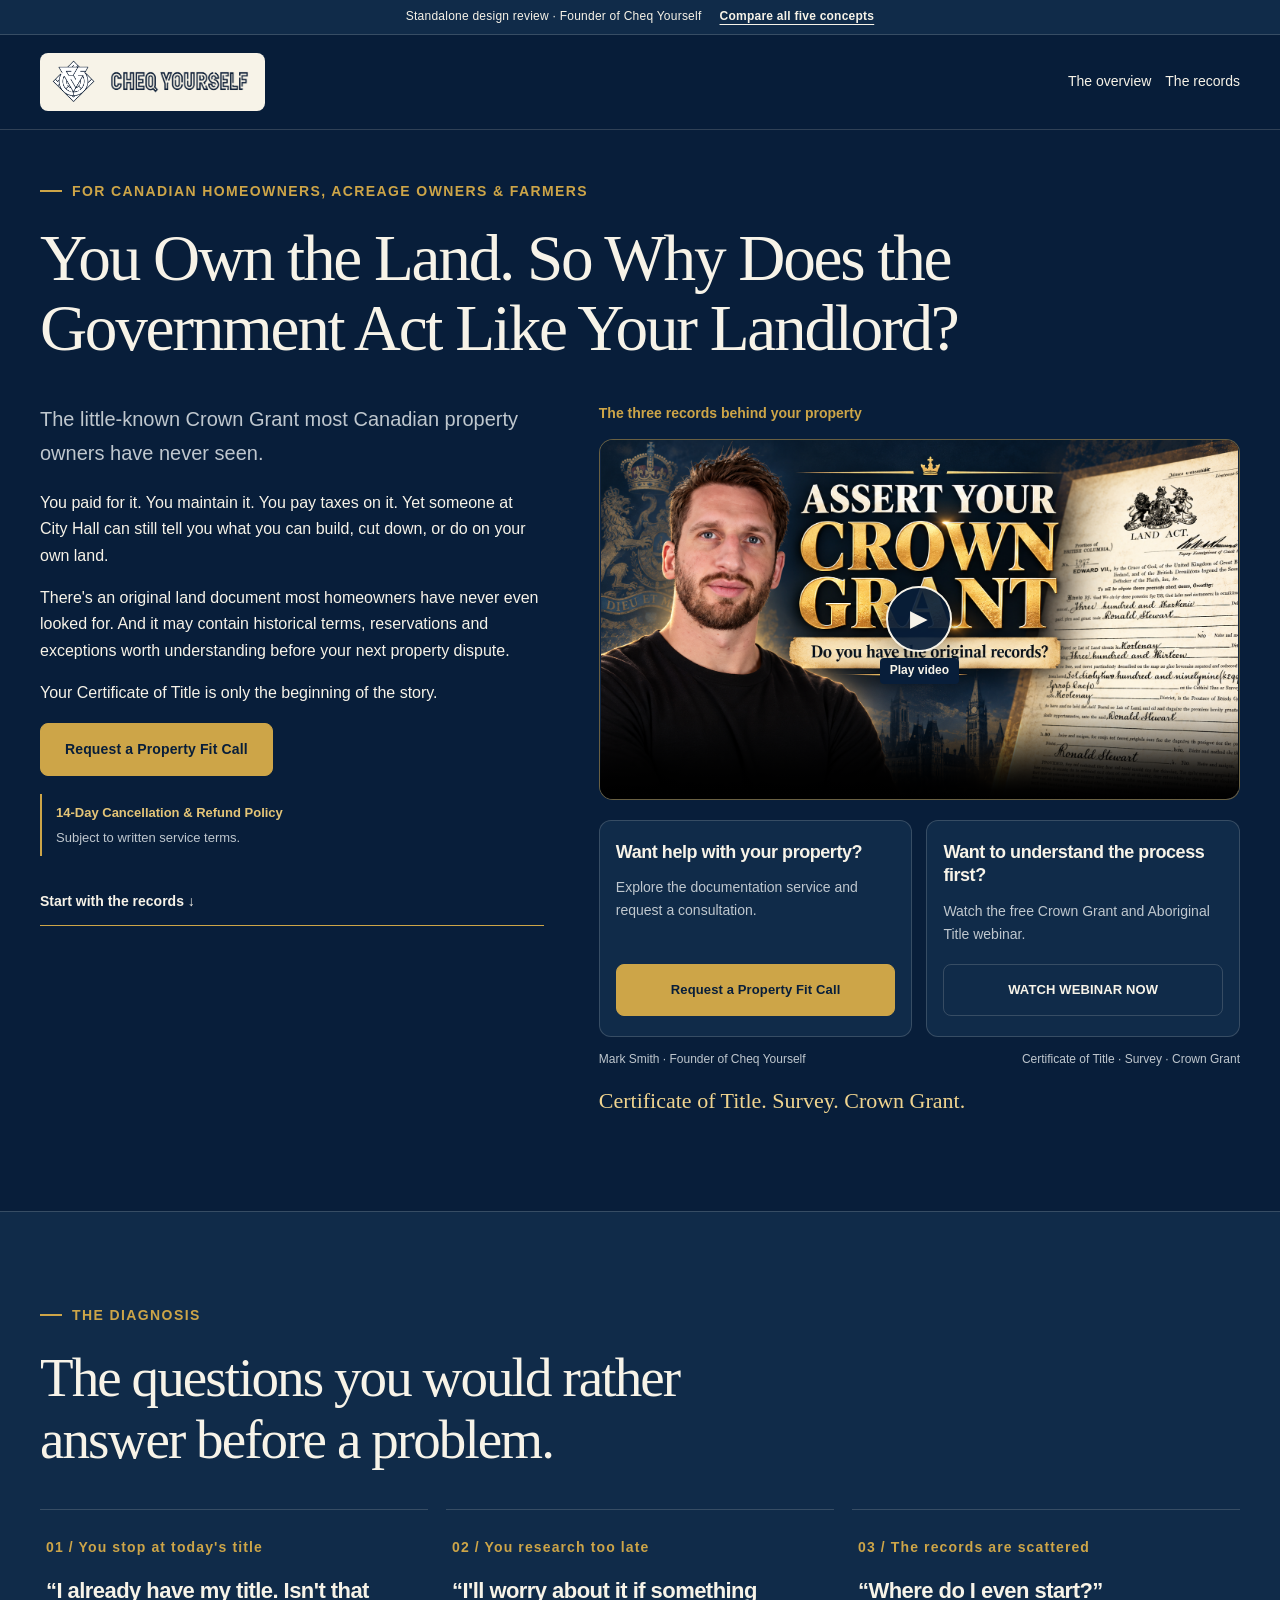
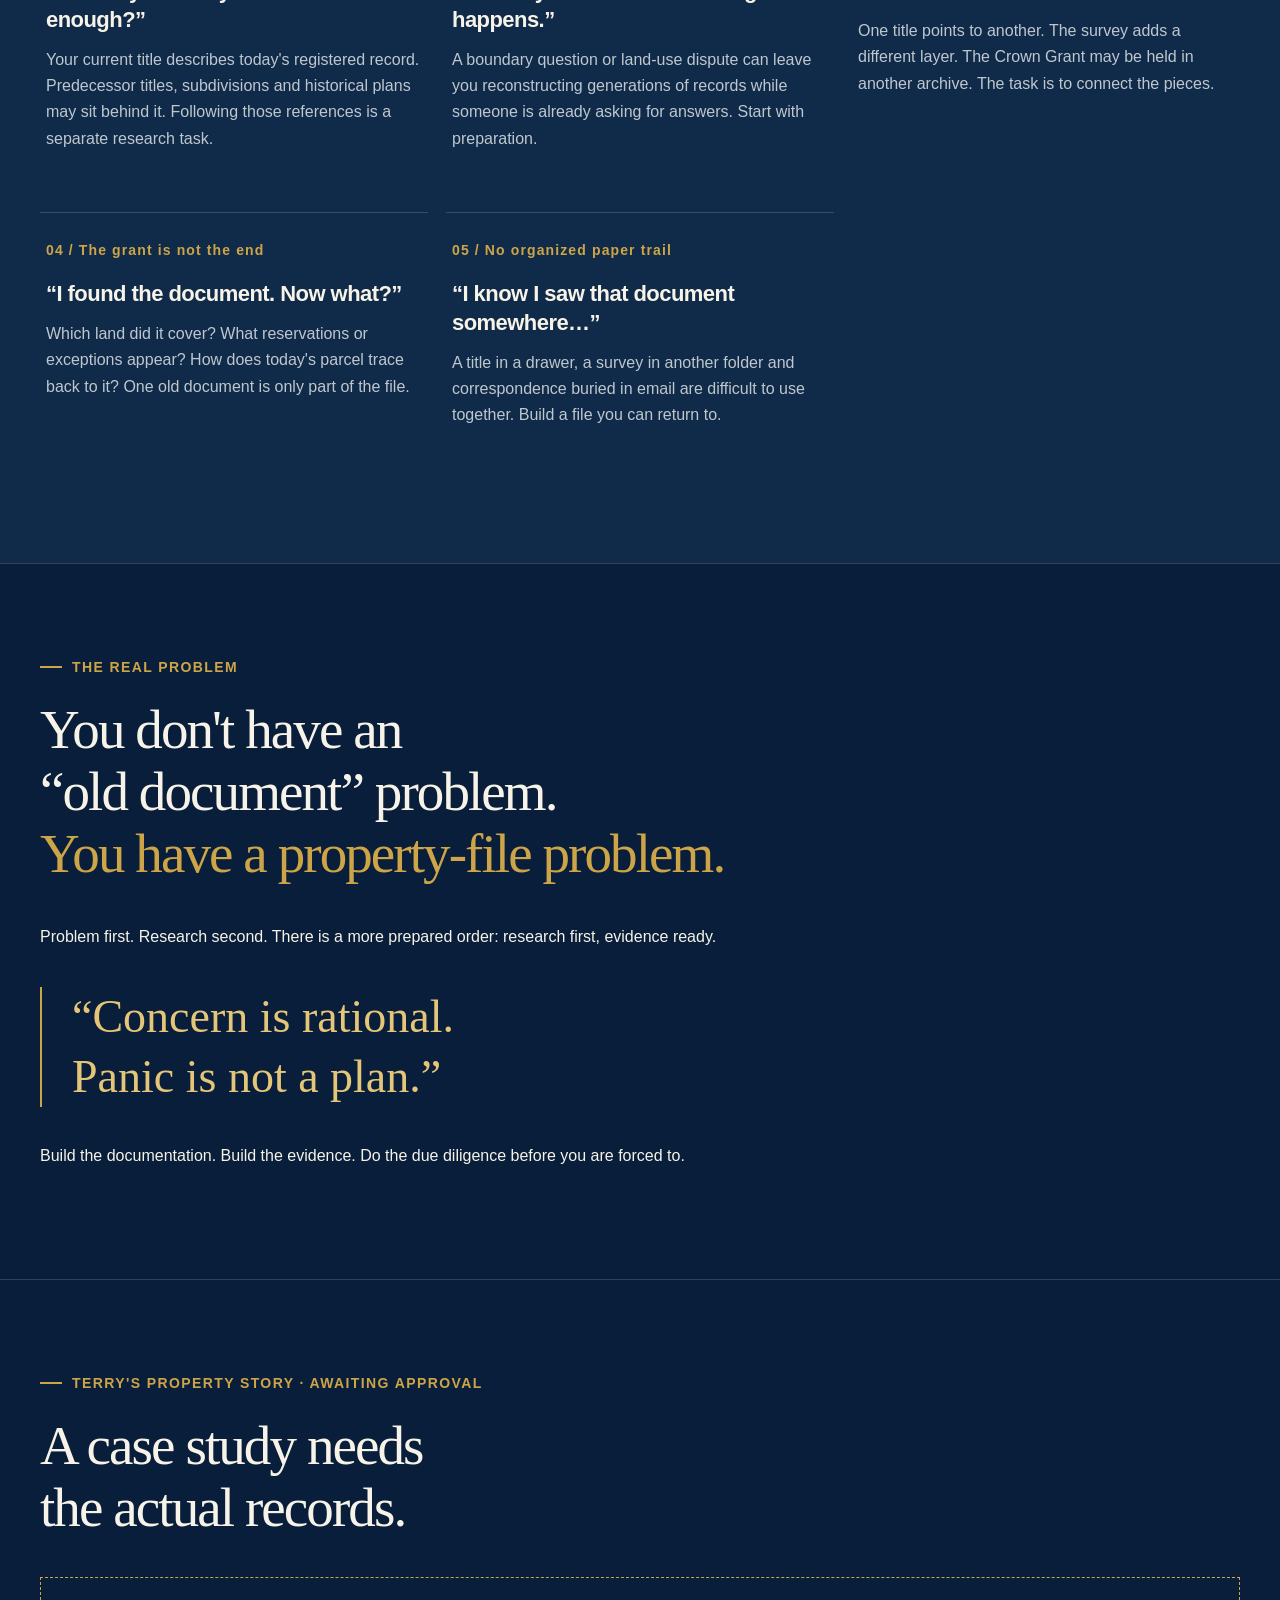
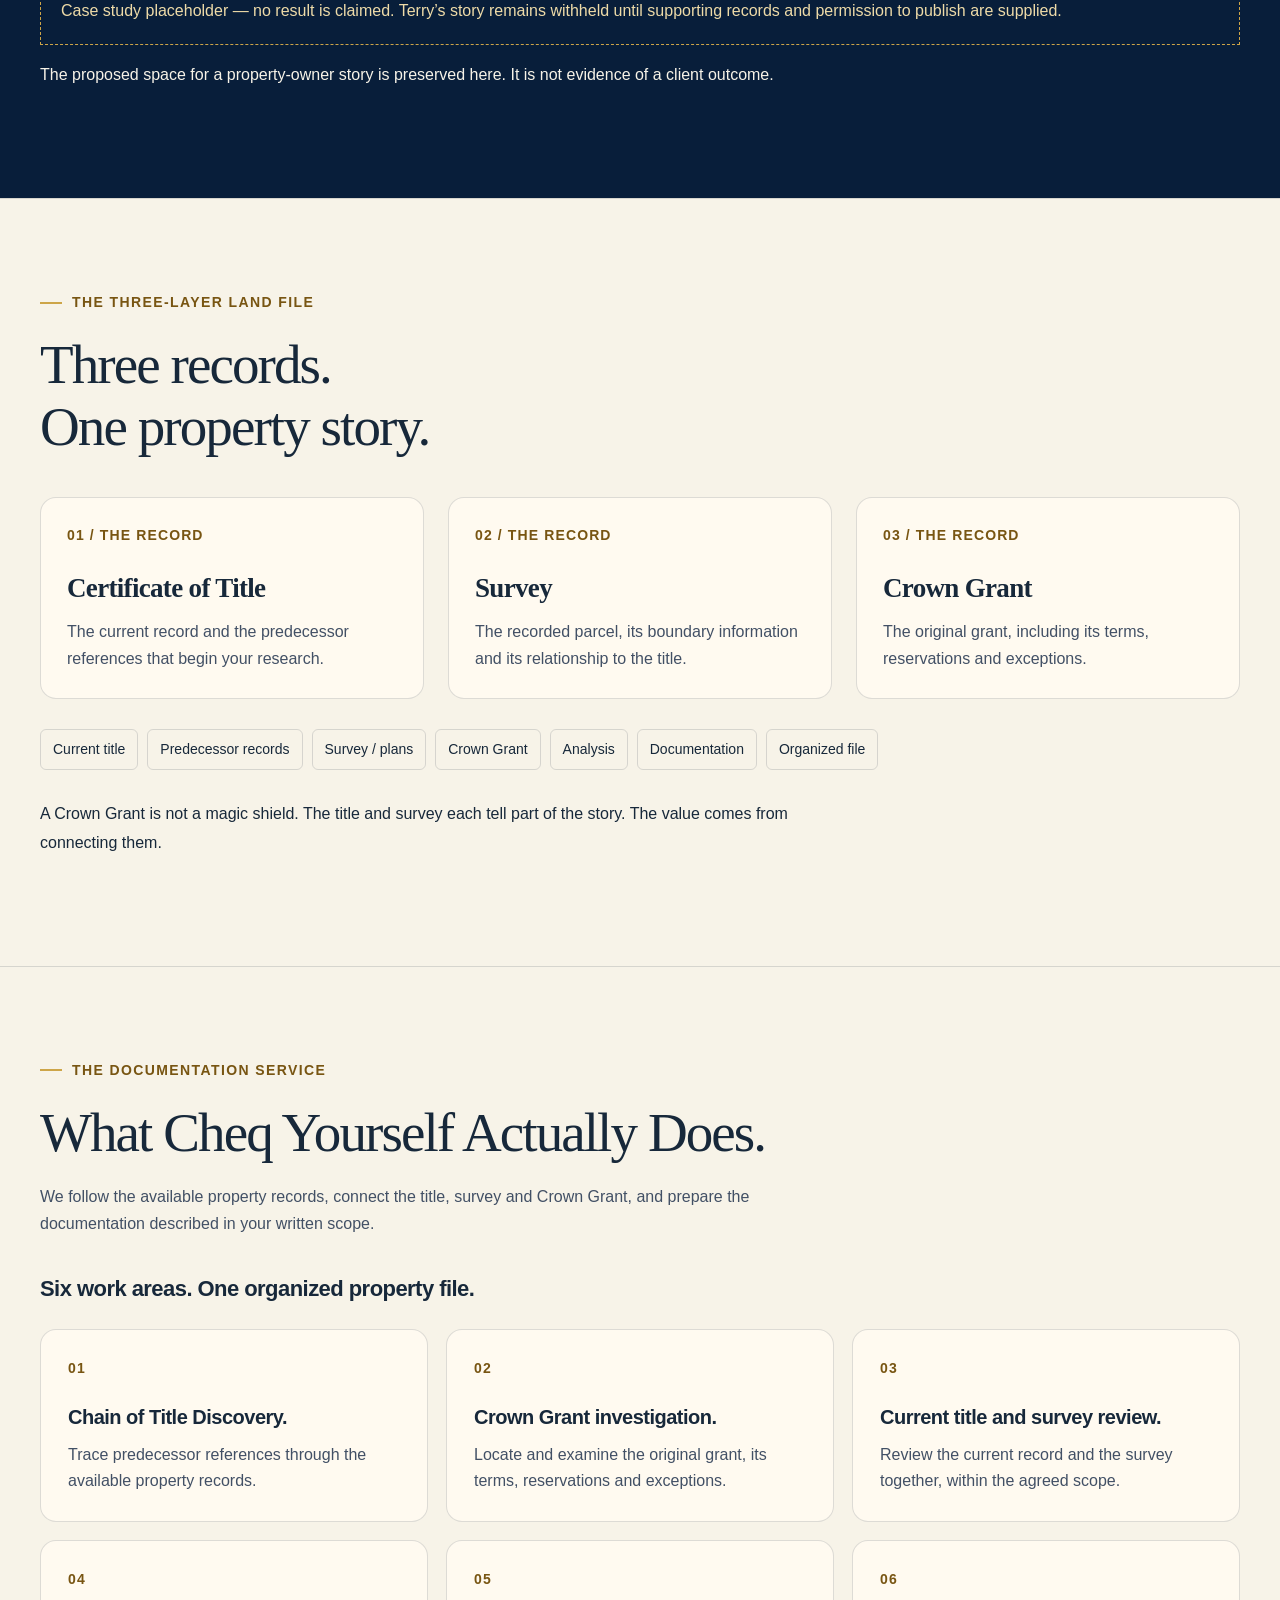
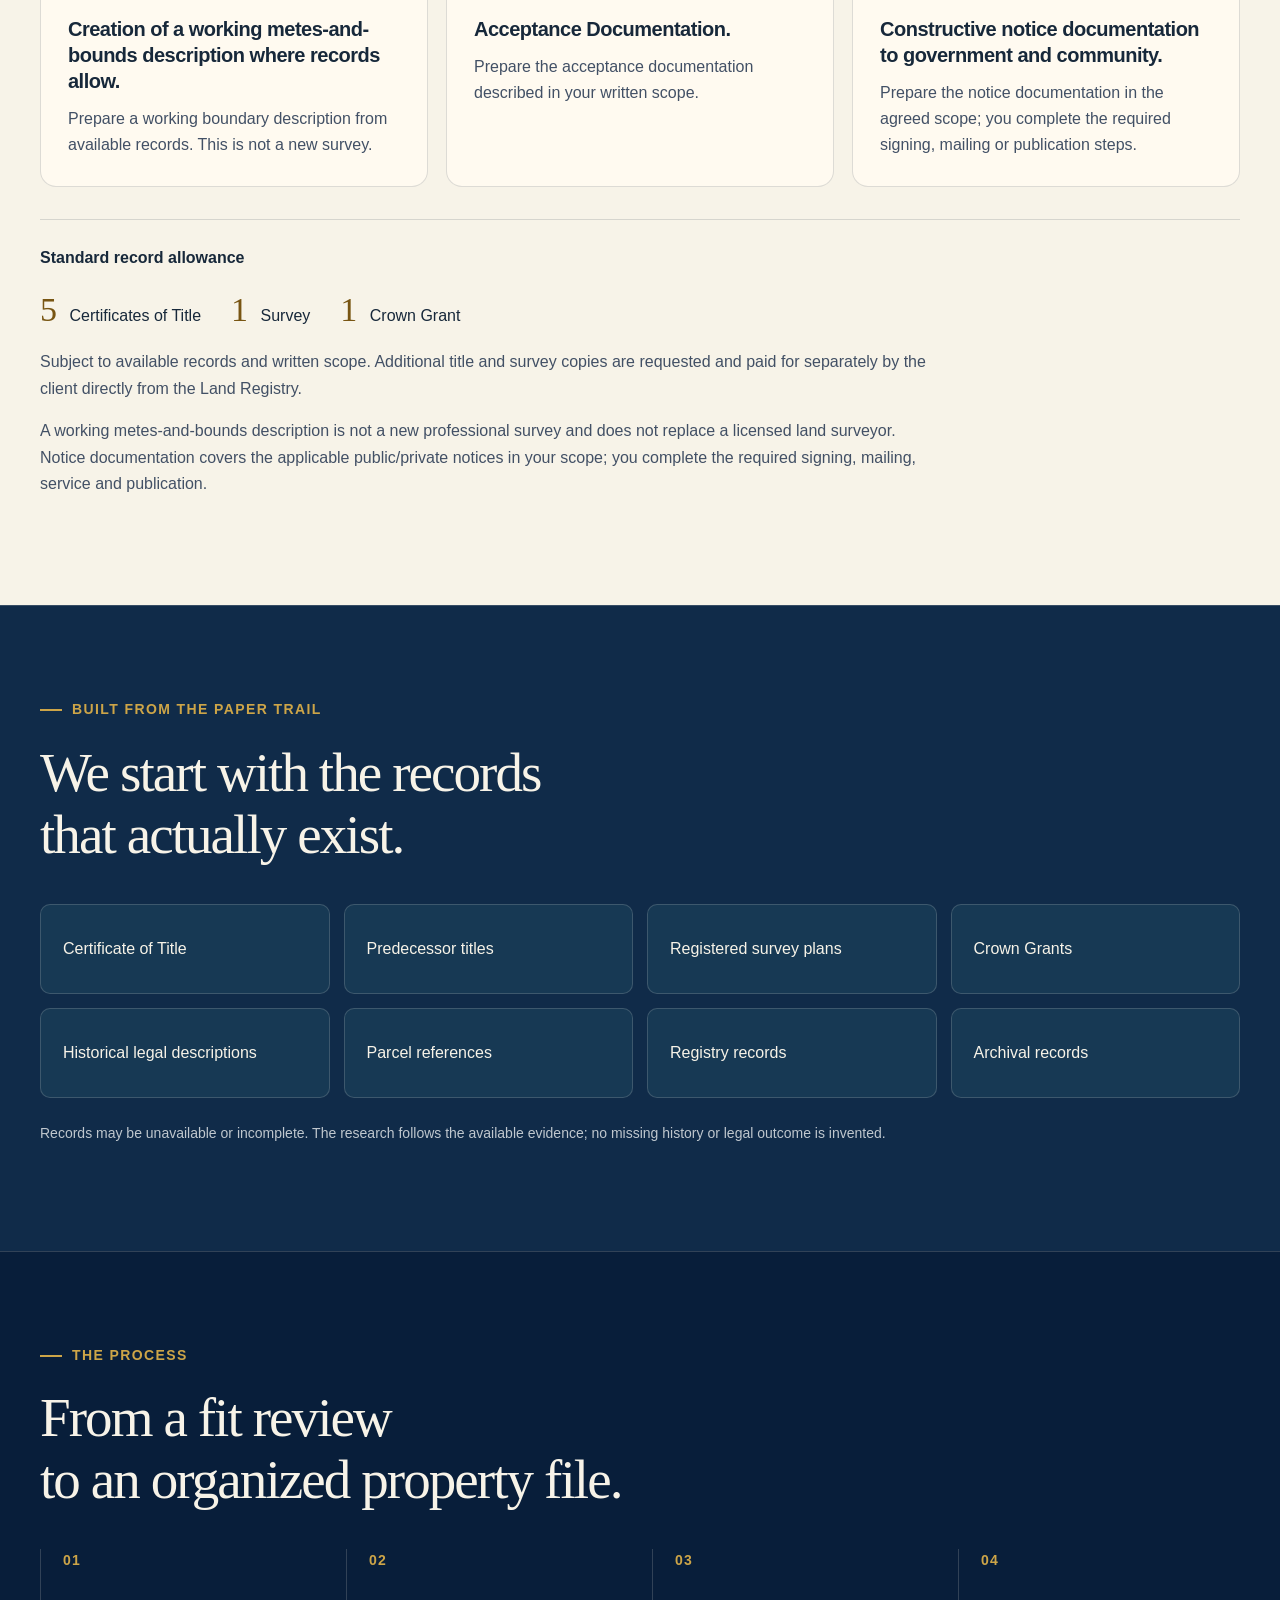
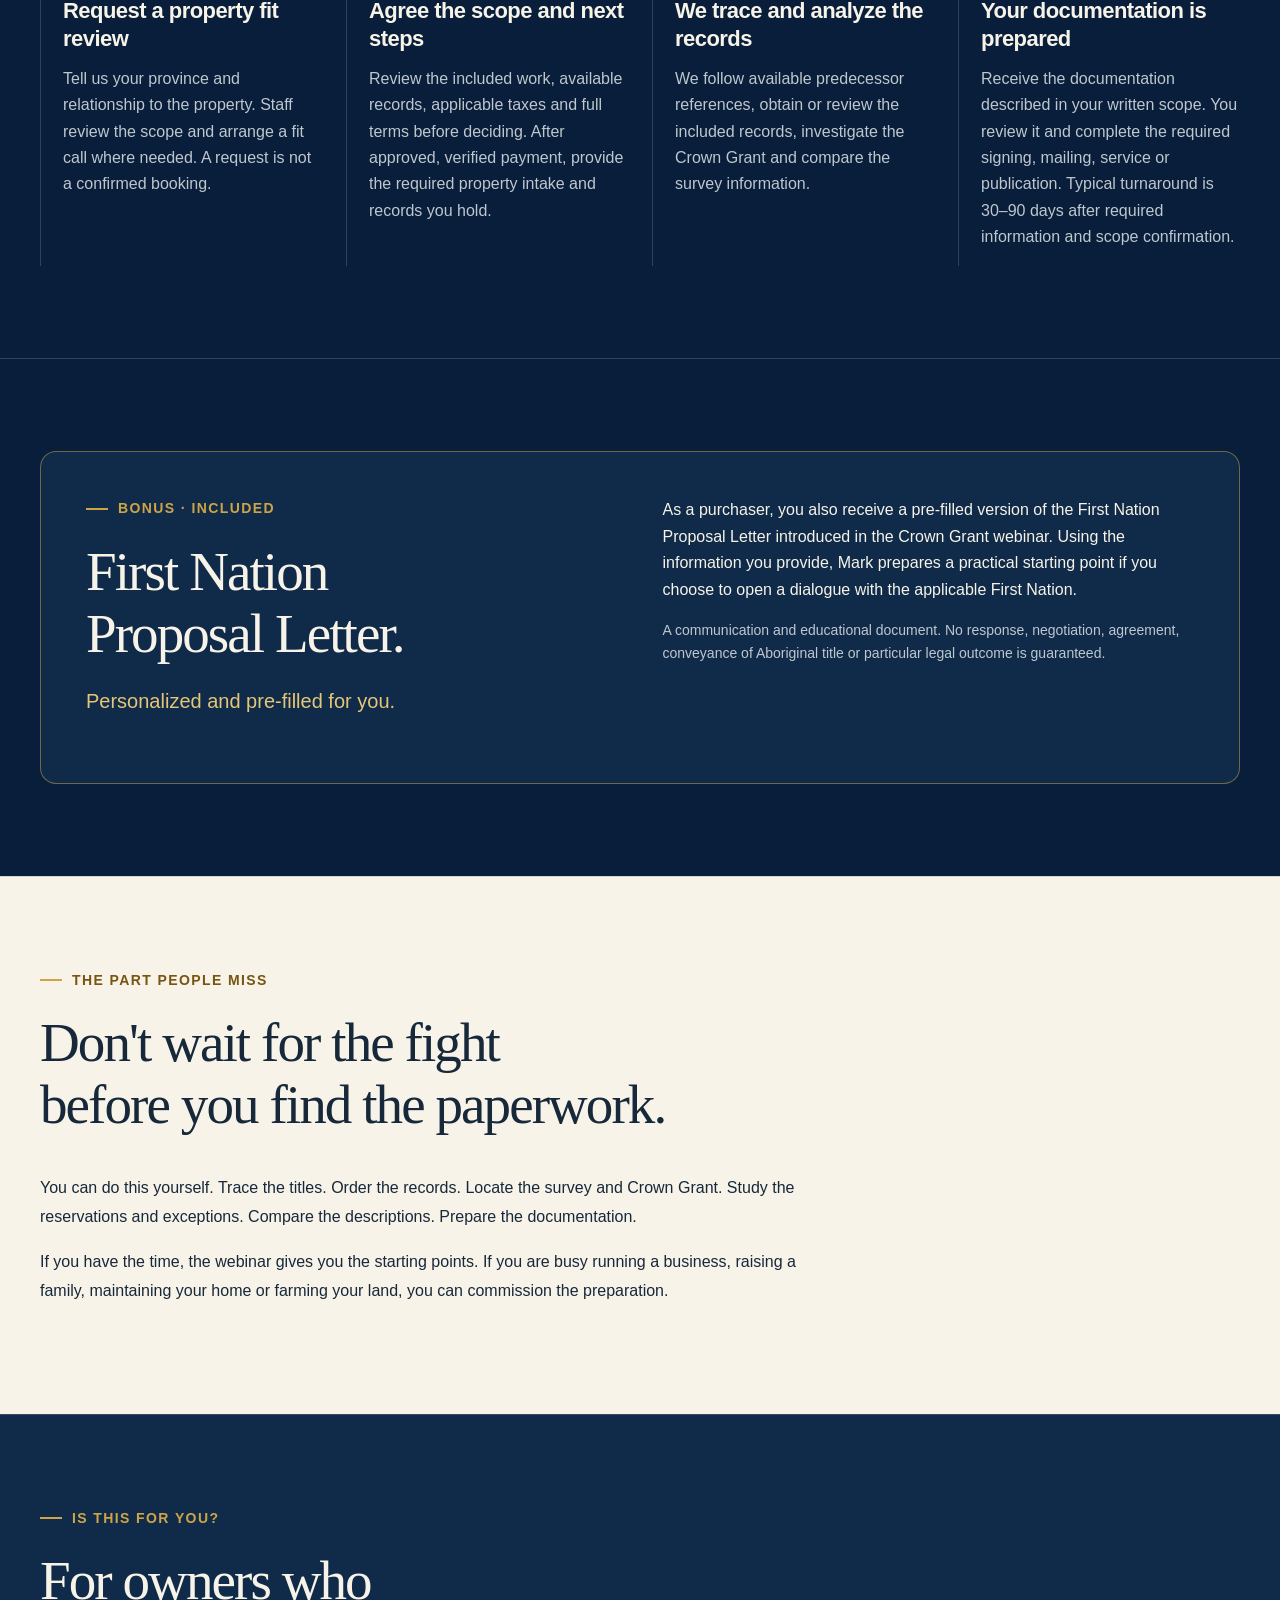
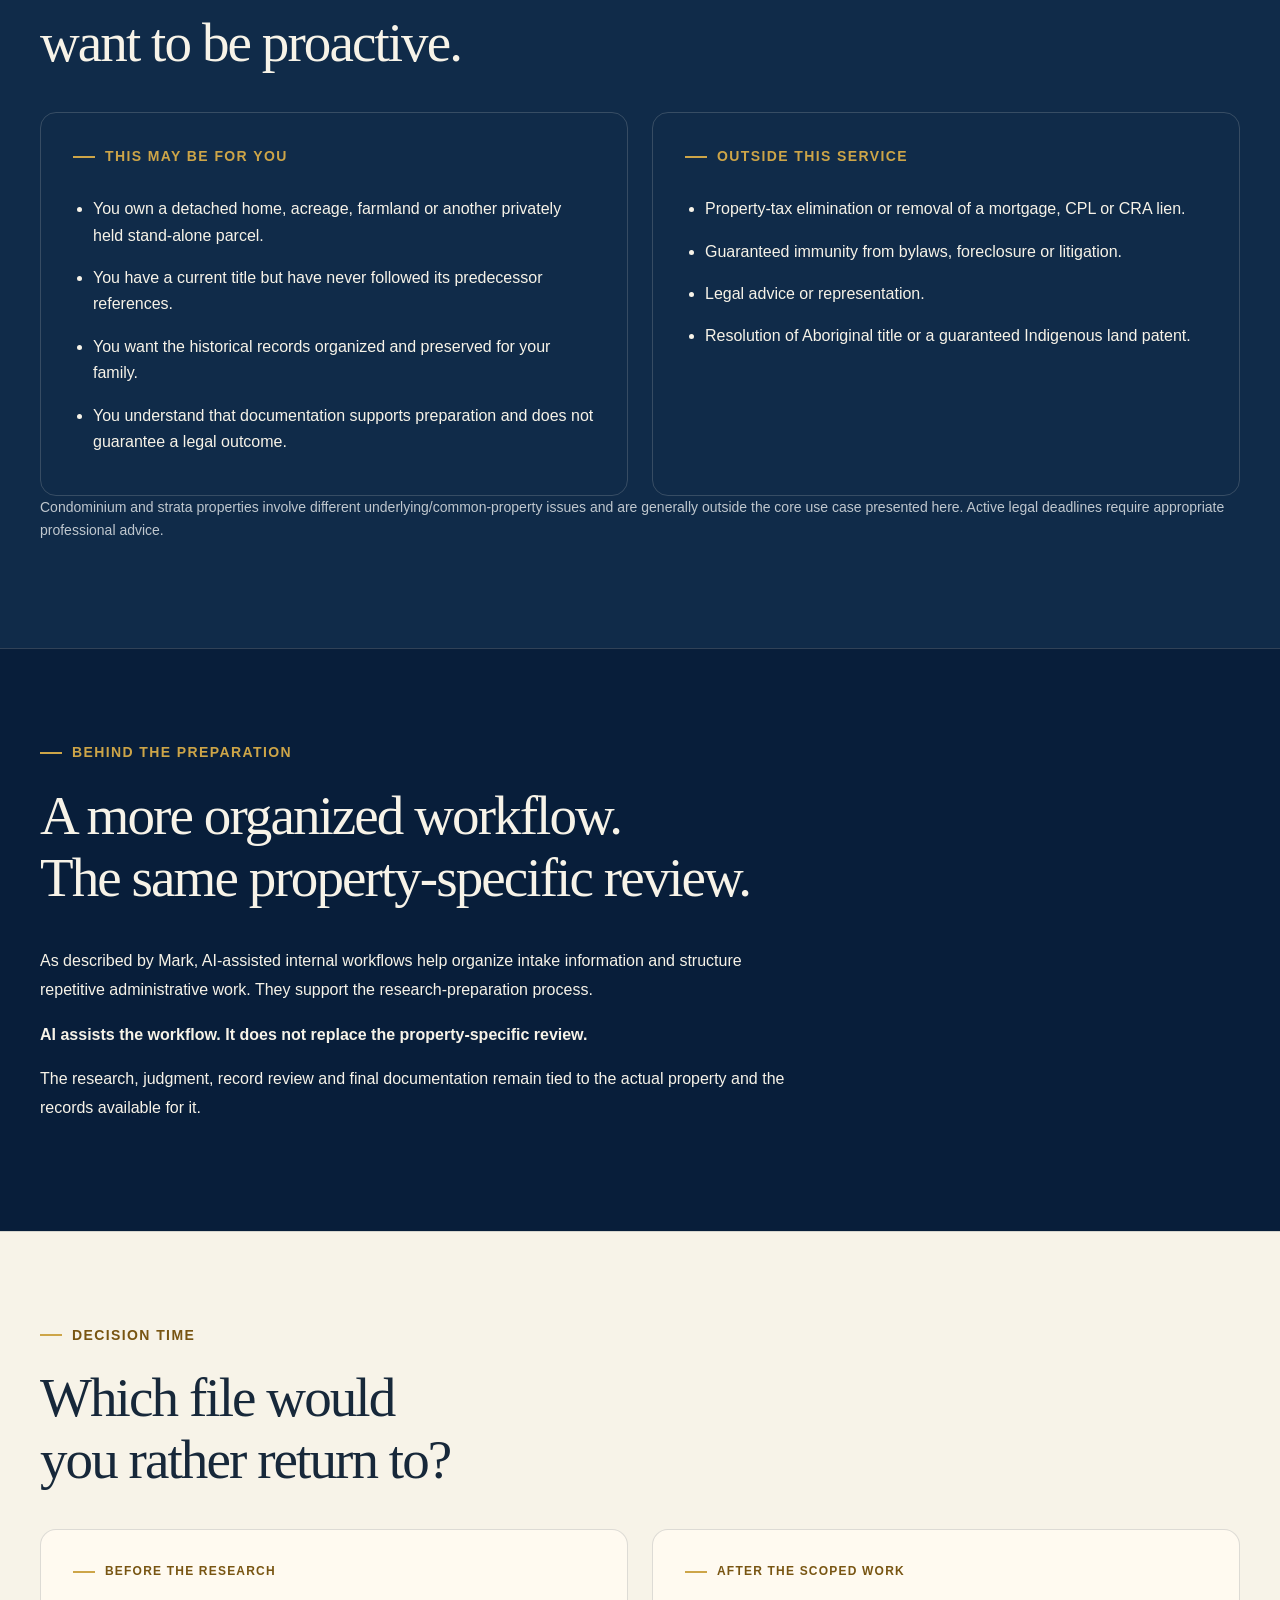
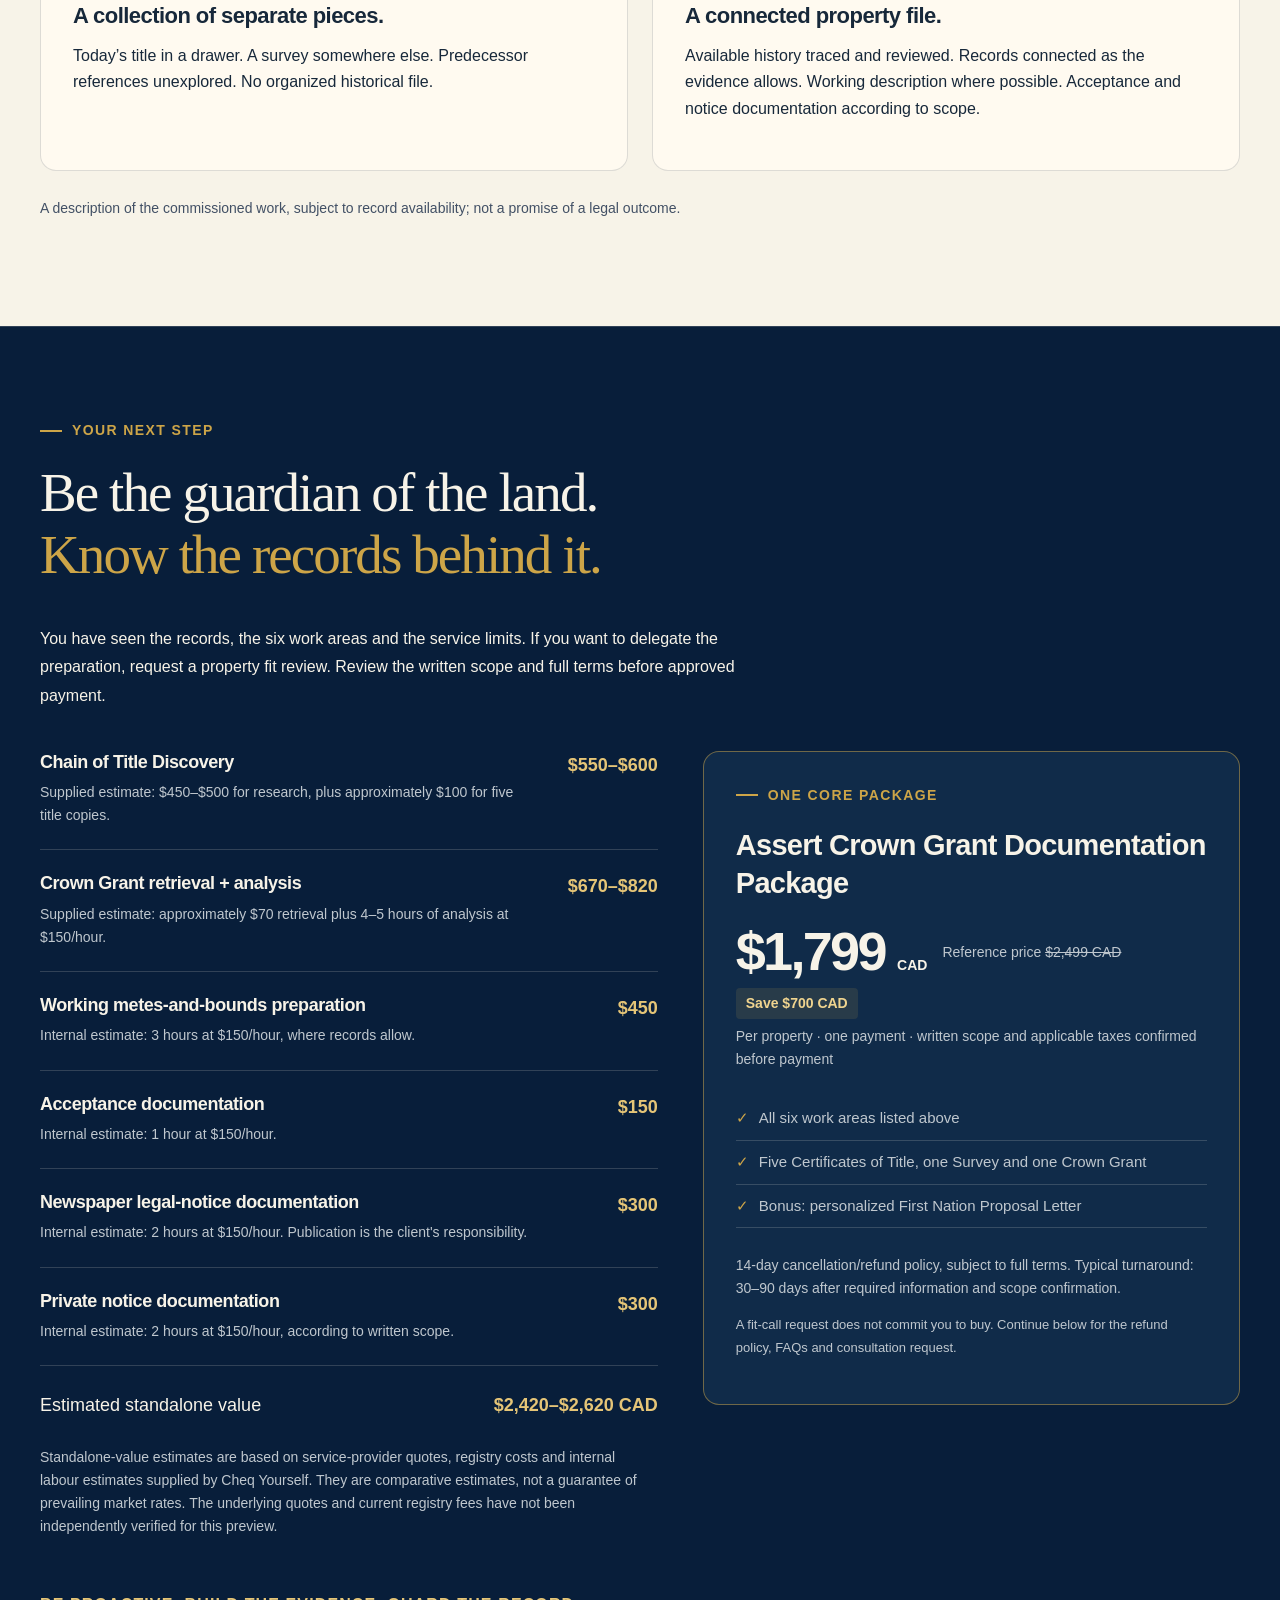
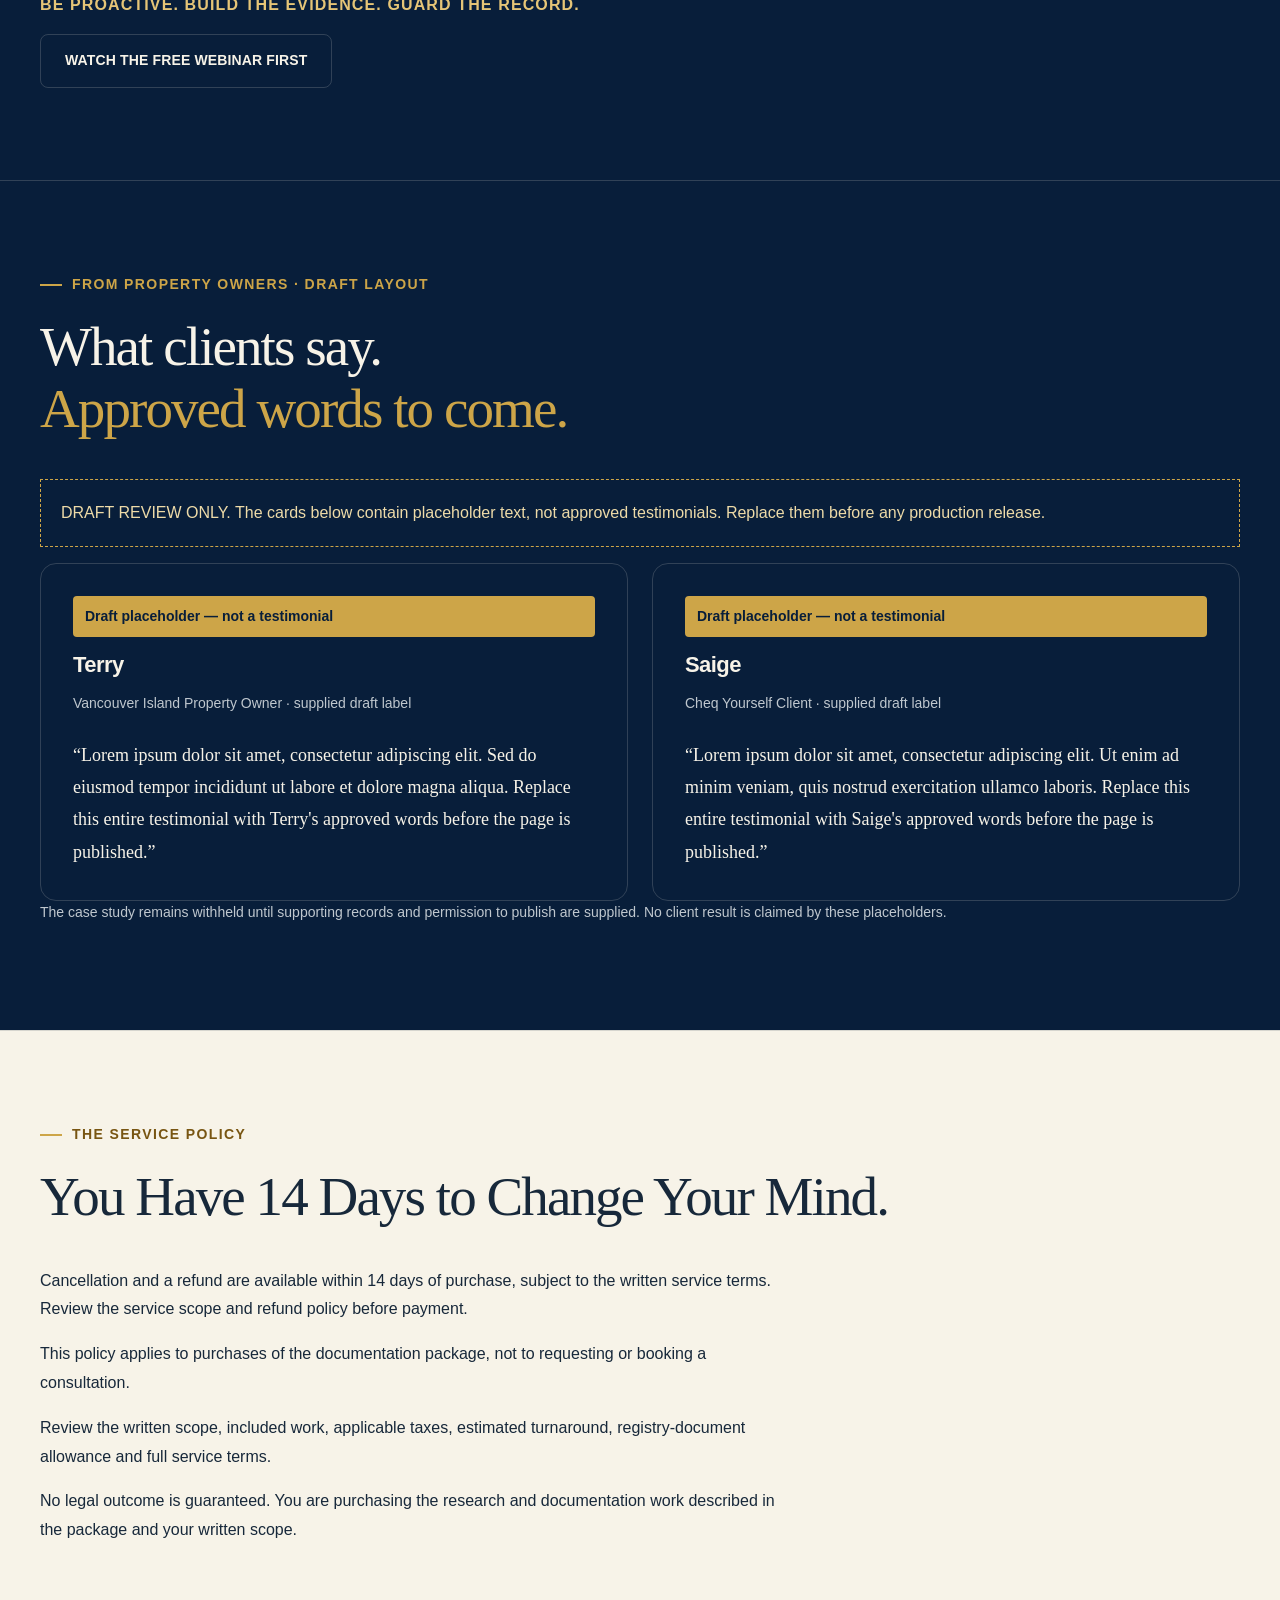
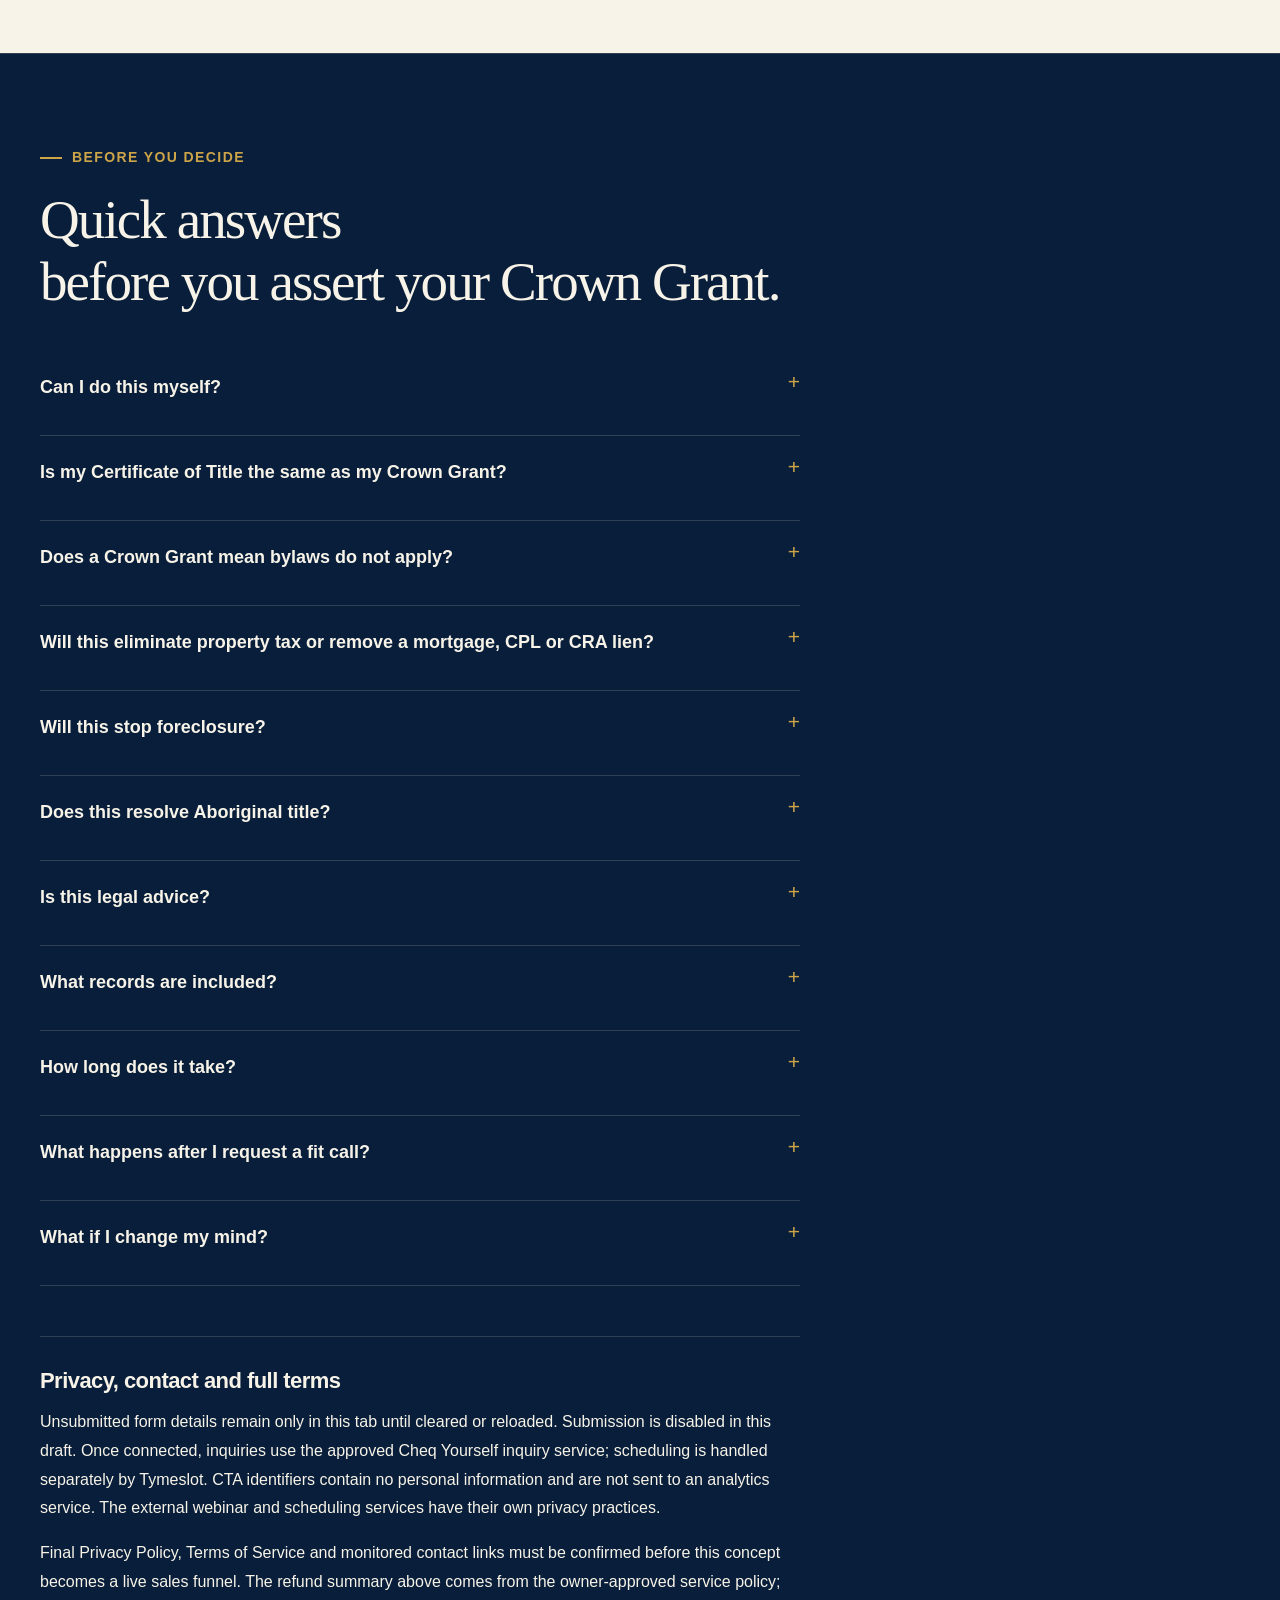
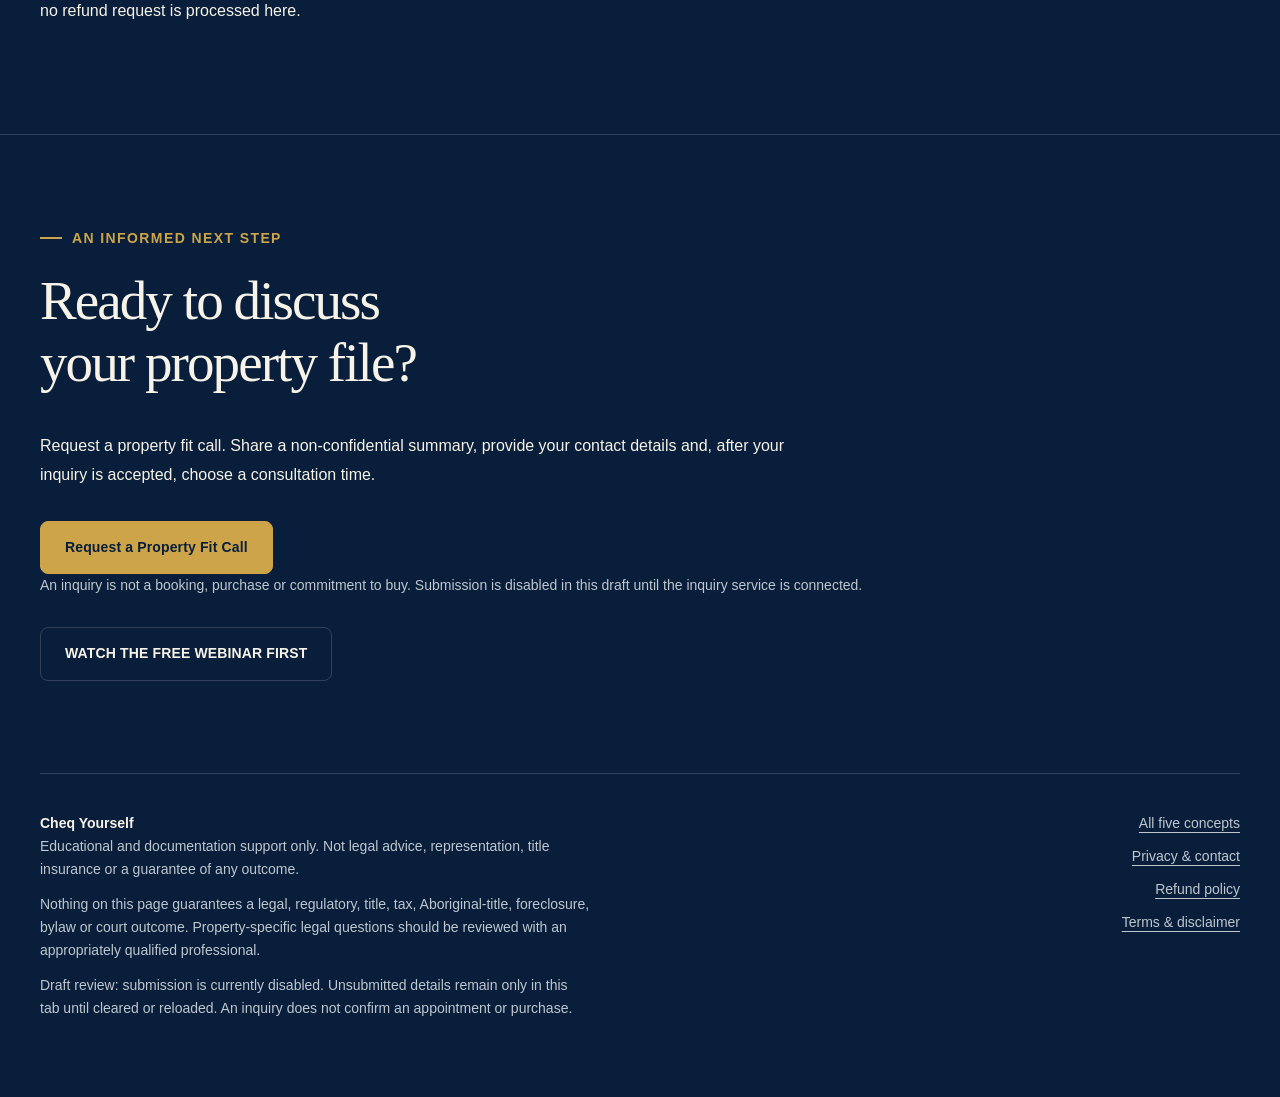
==== commit 499085f5: "Publish approved Concept 5 optimization to the draft review Signed-off-by: constitutionalmoney <mark" ====
--- a/archival/index.html
+++ b/archival/index.html
@@ -1,13 +1,27 @@
 <!doctype html>
-<html lang="en-CA"><head><meta charset="utf-8"><meta name="viewport" content="width=device-width,initial-scale=1"><meta name="robots" content="noindex,nofollow"><meta name="referrer" content="no-referrer"><meta http-equiv="Content-Security-Policy" content="default-src 'self'; script-src 'self'; style-src 'self' 'unsafe-inline'; img-src 'self'; media-src 'self' https://constitutionalmoney.github.io; connect-src 'none'; frame-src 'none'; object-src 'none'; base-uri 'none'; form-action 'none'"><meta name="description" content="Trace the records behind your Canadian property and explore the Assert Crown Grant Documentation Package with Cheq Yourself. Watch the overview, understand the work and decide your next step."><meta property="og:title" content="The Guardian of the Record | Cheq Yourself"><meta property="og:description" content="Trace the records behind your Canadian property and explore the Assert Crown Grant Documentation Package with Cheq Yourself. Watch the overview, understand the work and decide your next step."><title>The Guardian of the Record · Cheq Yourself preview</title><link rel="icon" href="../assets/brand-square.webp"><link rel="stylesheet" href="../assets/site.css"><script src="../assets/site.js" defer></script></head><body class="archival"><a class="skip" href="#main">Skip to content</a><div class="preview-bar"><span>Standalone design review · Founder of Cheq Yourself</span><a href="../index.html">Compare all five concepts</a></div>
-<header class="archival-header"><div class="container"><a class="brand" href="../index.html" aria-label="Cheq Yourself concept review"><img class="mark" src="../assets/cheq-yourself-logo.webp" alt="" width="43" height="44"><img class="wordmark" src="../assets/cheq-yourself-wordmark.webp" alt="Cheq Yourself" width="147" height="33"></a><nav aria-label="Page navigation"><a href="#vsl">The overview</a><a href="#written-overview">The records</a></nav></div></header><main id="main"><section class="archive-hero container"><p class="eyebrow">For Canadian homeowners, acreage owners & farmers</p><h1>You call it private property.<br><em>So why does everyone else get a say?</em></h1><div class="archive-hero-bottom"><div><p class="lead">You paid for it. You maintain it. But have you followed its records back to the Crown Grant?</p><p>A boundary question or change in land use can leave you looking for answers. An organized property file starts with the research.</p><p><strong>Trace the history. Connect the records. Know what you have.</strong></p><a class="story-link" href="#written-overview">Start with the records <span aria-hidden="true">↓</span></a></div><div class="archive-hero-video" id="vsl"><p class="player-kicker">The three records behind your property</p><div class="video-frame"><video class="vsl-video" controls playsinline preload="none" poster="../assets/vsl-video-thumbnail.png" width="1920" height="1080" aria-label="Assert Crown Grant Documentation Package — Mark Smith"><source src="https://constitutionalmoney.github.io/cheqyourself-vsl-review/assets/assert-crown-grant-v3-review.mp4" type="video/mp4"><p>Your browser does not support this video. <a href="https://constitutionalmoney.github.io/cheqyourself-vsl-review/assets/assert-crown-grant-v3-review.mp4">Open the video</a>.</p></video><button type="button" class="thumbnail-play" data-play-video aria-label="Play Assert Crown Grant video"><span aria-hidden="true">▶</span><span class="play-label">Play video</span></button></div><a class="btn video-fit-jump" href="#offer-price" data-offer-jump>Request a Property Fit Call</a><div class="video-caption"><span>Mark Smith · Founder of Cheq Yourself</span><span>Certificate of Title · Survey · Crown Grant</span></div><p class="video-status small" role="status" data-video-status hidden>The video could not load. Try the play button again or <a href="https://constitutionalmoney.github.io/cheqyourself-vsl-review/assets/assert-crown-grant-v3-review.mp4">open the video directly</a>.</p><p class="record-words">Certificate of Title. Survey. Crown Grant.</p></div></div></section><section id="written-overview" class="archive-section archive-raised"><div class="container"><div class="archive-heading"><p class="eyebrow">The diagnosis</p><h2>The questions you would rather<br>answer before a problem.</h2></div><div class="diagnosis-grid"><article class="diagnosis-card"><span class="number">01 / You stop at today&#x27;s title</span><h3>“I already have my title. Isn&#x27;t that enough?”</h3><p>Your current title describes today&#x27;s registered record. Predecessor titles, subdivisions and historical plans may sit behind it. Following those references is a separate research task.</p></article><article class="diagnosis-card"><span class="number">02 / You research too late</span><h3>“I&#x27;ll worry about it if something happens.”</h3><p>A boundary question or land-use dispute can leave you reconstructing generations of records while someone is already asking for answers. Start with preparation.</p></article><article class="diagnosis-card"><span class="number">03 / The records are scattered</span><h3>“Where do I even start?”</h3><p>One title points to another. The survey adds a different layer. The Crown Grant may be held in another archive. The task is to connect the pieces.</p></article><article class="diagnosis-card"><span class="number">04 / The grant is not the end</span><h3>“I found the document. Now what?”</h3><p>Which land did it cover? What reservations or exceptions appear? How does today&#x27;s parcel trace back to it? One old document is only part of the file.</p></article><article class="diagnosis-card"><span class="number">05 / No organized paper trail</span><h3>“I know I saw that document somewhere…”</h3><p>A title in a drawer, a survey in another folder and correspondence buried in email are difficult to use together. Build a file you can return to.</p></article></div></div></section><section id="root-cause" class="archive-section "><div class="container"><div class="archive-heading"><p class="eyebrow">The real problem</p><h2>You don't have an<br>“old document” problem.<br><em>You have a property-file problem.</em></h2></div><div class="archive-reading"><p>Problem first. Research second. There is a more prepared order: research first, evidence ready.</p><blockquote>“Concern is rational.<br>Panic is not a plan.”</blockquote><p>Build the documentation. Build the evidence. Do the due diligence before you are forced to.</p></div></div></section><section id="mechanism" class="archive-section archive-light"><div class="container"><div class="archive-heading"><p class="eyebrow">The three-layer land file</p><h2>Three records.<br>One property story.</h2></div><div class="records"><article class="record"><span class="number">01 / THE RECORD</span><h3>Certificate of Title</h3><p>The current record and the predecessor references that begin your research.</p></article><article class="record"><span class="number">02 / THE RECORD</span><h3>Survey</h3><p>The recorded parcel, its boundary information and its relationship to the title.</p></article><article class="record"><span class="number">03 / THE RECORD</span><h3>Crown Grant</h3><p>The original grant, including its terms, reservations and exceptions.</p></article></div><ol class="record-path"><li>Current title</li><li>Predecessor records</li><li>Survey / plans</li><li>Crown Grant</li><li>Analysis</li><li>Documentation</li><li>Organized file</li></ol><div class="archive-reading"><p>A Crown Grant is not a magic shield. The title and survey each tell part of the story. The value comes from connecting them.</p></div></div></section><section id="process" class="archive-section "><div class="container"><div class="archive-heading"><p class="eyebrow">The process</p><h2>From a fit review<br>to an organized property file.</h2></div><div class="archive-process"><article class="process-card"><span class="number">01</span><h3>Request a property fit review</h3><p>Tell us your province and relationship to the property. Staff review the scope and arrange a fit call where needed. A request is not a confirmed booking.</p></article><article class="process-card"><span class="number">02</span><h3>Agree the scope and next steps</h3><p>Review the included work, available records, applicable taxes and full terms before deciding. After approved, verified payment, provide the required property intake and records you hold.</p></article><article class="process-card"><span class="number">03</span><h3>We trace and analyze the records</h3><p>We follow available predecessor references, obtain or review the included records, investigate the Crown Grant and compare the survey information.</p></article><article class="process-card"><span class="number">04</span><h3>Your documentation is prepared</h3><p>Receive the documentation described in your written scope. You review it and complete the required signing, mailing, service or publication. Typical turnaround is 30–90 days after required information and scope confirmation.</p></article></div></div></section><section id="records" class="archive-section archive-raised"><div class="container"><div class="archive-heading"><p class="eyebrow">Built from the paper trail</p><h2>We start with the records<br>that actually exist.</h2></div><div class="record-chips"><span>Certificate of Title</span><span>Predecessor titles</span><span>Registered survey plans</span><span>Crown Grants</span><span>Historical legal descriptions</span><span>Parcel references</span><span>Registry records</span><span>Archival records</span></div><p class="small">Records may be unavailable or incomplete. The research follows the available evidence; no missing history or legal outcome is invented.</p></div></section><section id="package" class="archive-section archive-light"><div class="container"><div class="archive-heading"><p class="eyebrow">The package</p><h2>Six work areas.<br>One organized property file.</h2></div><div class="scope-grid"><article class="scope-card"><span class="number">01</span><h3>Chain of Title Discovery.</h3><p>Trace predecessor references through the available property records.</p></article><article class="scope-card"><span class="number">02</span><h3>Crown Grant investigation.</h3><p>Locate and examine the original grant, its terms, reservations and exceptions.</p></article><article class="scope-card"><span class="number">03</span><h3>Current title and survey review.</h3><p>Review the current record and the survey together, within the agreed scope.</p></article><article class="scope-card"><span class="number">04</span><h3>Creation of a working metes-and-bounds description where records allow.</h3><p>Prepare a working boundary description from available records. This is not a new survey.</p></article><article class="scope-card"><span class="number">05</span><h3>Acceptance Documentation.</h3><p>Prepare the acceptance documentation described in your written scope.</p></article><article class="scope-card"><span class="number">06</span><h3>Constructive notice documentation to government and community.</h3><p>Prepare the notice documentation in the agreed scope; you complete the required signing, mailing or publication steps.</p></article></div><div class="archive-allowance"><strong>Standard record allowance</strong><div><span><b>5</b> Certificates of Title</span><span><b>1</b> Survey</span><span><b>1</b> Crown Grant</span></div><p>Subject to available records and written scope. Additional title and survey copies are requested and paid for separately by the client directly from the Land Registry.</p><p>A working metes-and-bounds description is not a new professional survey and does not replace a licensed land surveyor. Notice documentation covers the applicable public/private notices in your scope; you complete the required signing, mailing, service and publication.</p></div></div></section><section id="bonus" class="archive-section "><div class="container"><article class="archive-bonus"><div><p class="eyebrow">Bonus · included</p><h2>First Nation<br>Proposal Letter.</h2><p class="bonus-subtitle">Personalized and pre-filled for you.</p></div><div><p>As a purchaser, you also receive a pre-filled version of the First Nation Proposal Letter introduced in the Crown Grant webinar. Using the information you provide, Mark prepares a practical starting point if you choose to open a dialogue with the applicable First Nation.</p><p class="small">A communication and educational document. No response, negotiation, agreement, conveyance of Aboriginal title or particular legal outcome is guaranteed.</p></div></article></div></section><section id="big-picture" class="archive-section archive-light"><div class="container"><div class="archive-heading"><p class="eyebrow">The part people miss</p><h2>Don't wait for the fight<br>before you find the paperwork.</h2></div><div class="archive-reading"><p>You can do this yourself. Trace the titles. Order the records. Locate the survey and Crown Grant. Study the reservations and exceptions. Compare the descriptions. Prepare the documentation.</p><p>If you have the time, the webinar gives you the starting points. If you are busy running a business, raising a family, maintaining your home or farming your land, you can commission the preparation.</p></div></div></section><section id="proof" class="archive-section "><div class="container"><div class="archive-heading"><p class="eyebrow">From property owners · draft layout</p><h2>What clients say.<br><em>Approved words to come.</em></h2></div><p class="review-hold">DRAFT REVIEW ONLY. The cards below contain placeholder text, not approved testimonials. Replace them before any production release.</p><div class="archive-columns"><article data-placeholder="true"><p class="placeholder-badge">Draft placeholder — not a testimonial</p><h3>Terry</h3><p class="small">Vancouver Island Property Owner · supplied draft label</p><blockquote>“Lorem ipsum dolor sit amet, consectetur adipiscing elit. Sed do eiusmod tempor incididunt ut labore et dolore magna aliqua. Replace this entire testimonial with Terry's approved words before the page is published.”</blockquote></article><article data-placeholder="true"><p class="placeholder-badge">Draft placeholder — not a testimonial</p><h3>Saige</h3><p class="small">Cheq Yourself Client · supplied draft label</p><blockquote>“Lorem ipsum dolor sit amet, consectetur adipiscing elit. Ut enim ad minim veniam, quis nostrud exercitation ullamco laboris. Replace this entire testimonial with Saige's approved words before the page is published.”</blockquote></article></div><p class="small">The case study remains withheld until supporting records and permission to publish are supplied. No client result is claimed by these placeholders.</p></div></section><section id="for-you" class="archive-section archive-raised"><div class="container"><div class="archive-heading"><p class="eyebrow">Is this for you?</p><h2>For owners who<br>want to be proactive.</h2></div><div class="archive-columns"><article><p class="eyebrow">This may be for you</p><ul><li>You own a detached home, acreage, farmland or another privately held stand-alone parcel.</li><li>You have a current title but have never followed its predecessor references.</li><li>You want the historical records organized and preserved for your family.</li><li>You understand that documentation supports preparation and does not guarantee a legal outcome.</li></ul></article><article><p class="eyebrow">Outside this service</p><ul><li>Property-tax elimination or removal of a mortgage, CPL or CRA lien.</li><li>Guaranteed immunity from bylaws, foreclosure or litigation.</li><li>Legal advice or representation.</li><li>Resolution of Aboriginal title or a guaranteed Indigenous land patent.</li></ul></article></div><p class="small">Condominium and strata properties involve different underlying/common-property issues and are generally outside the core use case presented here. Active legal deadlines require appropriate professional advice.</p></div></section><section id="workflow" class="archive-section "><div class="container"><div class="archive-heading"><p class="eyebrow">Behind the preparation</p><h2>A more organized workflow.<br>The same property-specific review.</h2></div><div class="archive-reading"><p>As described by Mark, AI-assisted internal workflows help organize intake information and structure repetitive administrative work. They support the research-preparation process.</p><p><strong>AI assists the workflow. It does not replace the property-specific review.</strong></p><p>The research, judgment, record review and final documentation remain tied to the actual property and the records available for it.</p></div></div></section><section id="service-policy" class="archive-section archive-light"><div class="container"><div class="archive-heading"><p class="eyebrow">The service policy</p><h2>You have 14 days<br>to change your mind.</h2></div><div class="archive-reading"><p>Cancellation and a refund are available within 14 days of purchase, subject to the written service terms.</p><p>Review the written scope, included work, applicable taxes, estimated turnaround, registry-document allowance and full service terms.</p><p>No legal outcome is guaranteed. You are purchasing the research and documentation work described in the package and your written scope.</p></div></div></section><section id="questions" class="archive-section "><div class="container"><div class="archive-heading"><p class="eyebrow">Before you decide</p><h2>Quick answers<br>before you assert your Crown Grant.</h2></div><div class="faq archive-reading"><details><summary>Can I do this myself?</summary><p>Yes. You can trace title references, obtain the records and prepare your own file. The free webinar gives you the starting points. This package is for owners who prefer to have the research and documentation prepared.</p></details><details><summary>Is my Certificate of Title the same as my Crown Grant?</summary><p>No. Your Certificate of Title is the present registered record. The Crown Grant is a separate historical grant further back in the property&#x27;s history.</p></details><details><summary>Does a Crown Grant mean bylaws do not apply?</summary><p>No automatic conclusion should be assumed. The historical grant needs to be understood in context with the property history and applicable law. This service does not promise immunity from government rules.</p></details><details><summary>Will this eliminate property tax or remove a mortgage, CPL or CRA lien?</summary><p>No. This is not a property-tax elimination or charge-removal service. Registered and legal matters may require separate statutory or court processes and qualified professional advice.</p></details><details><summary>Will this stop foreclosure?</summary><p>No. No foreclosure or litigation outcome is promised.</p></details><details><summary>Does this resolve Aboriginal title?</summary><p>No. The package does not extinguish or resolve Aboriginal title. The personalized proposal letter is a starting point for dialogue; no response, agreement or legal result is guaranteed.</p></details><details><summary>Is this legal advice?</summary><p>No. Mark Smith and Cheq Yourself provide educational research and documentation support. Obtain appropriate professional advice for property-specific legal questions or active court or statutory deadlines.</p></details><details><summary>What records are included?</summary><p>The standard allowance is five Certificates of Title, one Survey and one Crown Grant, subject to record availability. Additional title and survey copies are requested and paid for separately by the client directly from the Land Registry.</p></details><details><summary>How long does it take?</summary><p>Typical turnaround is 30–90 days after the required information or documents are received and the written scope is confirmed.</p></details><details><summary>What happens after I request a fit call?</summary><p>Staff review your requested scope and arrange a fit call where needed. A request is not a confirmed booking or a commitment to buy. Agree the scope and terms before approved payment and property intake. This review form sends and saves nothing.</p></details><details><summary>What if I change my mind?</summary><p>Cancellation and a refund are available within 14 days of purchase, subject to the written service terms. Review the included work, taxes, record allowance, turnaround and full terms before paying.</p></details></div><div class="archive-policy archive-reading" id="policies"><h3>Privacy, contact and full terms</h3><p>This standalone review page stores no form submissions and has no analytics or trackers. The external webinar page has its own privacy practices.</p><p>Final Privacy Policy, Terms of Service and monitored contact links must be confirmed before this concept becomes a live sales funnel. The refund summary above comes from the owner-approved service policy; no refund request is processed here.</p></div></div></section><section id="before-after" class="archive-section archive-light"><div class="container"><div class="archive-heading"><p class="eyebrow">Decision time</p><h2>Which file would<br>you rather return to?</h2></div><div class="funnel-choice archive-columns"><article><p class="eyebrow">Before the research</p><h3>A collection of separate pieces.</h3><p>Today’s title in a drawer. A survey somewhere else. Predecessor references unexplored. No organized historical file.</p></article><article><p class="eyebrow">After the scoped work</p><h3>A connected property file.</h3><p>Available history traced and reviewed. Records connected as the evidence allows. Working description where possible. Acceptance and notice documentation according to scope.</p></article></div><p class="small">A description of the commissioned work, subject to record availability; not a promise of a legal outcome.</p></div></section><section id="offer" class="archive-section " data-offer-section><div class="container"><div class="archive-heading"><p class="eyebrow">Your next step</p><h2>Be the guardian of the land.<br><em>Know the records behind it.</em></h2></div><p class="archive-reading">You have seen the records, the six work areas and the service limits. If you want to delegate the preparation, request a property fit review. Review the written scope and full terms before approved payment.</p><div class="archive-value"><div class="archive-value-rows"><div class="value-row"><div><h3>Chain of Title Discovery</h3><p>Supplied estimate: $450–$500 for research, plus approximately $100 for five title copies.</p></div><strong>$550–$600</strong></div><div class="value-row"><div><h3>Crown Grant retrieval + analysis</h3><p>Supplied estimate: approximately $70 retrieval plus 4–5 hours of analysis at $150/hour.</p></div><strong>$670–$820</strong></div><div class="value-row"><div><h3>Working metes-and-bounds preparation</h3><p>Internal estimate: 3 hours at $150/hour, where records allow.</p></div><strong>$450</strong></div><div class="value-row"><div><h3>Acceptance documentation</h3><p>Internal estimate: 1 hour at $150/hour.</p></div><strong>$150</strong></div><div class="value-row"><div><h3>Newspaper legal-notice documentation</h3><p>Internal estimate: 2 hours at $150/hour. Publication is the client&#x27;s responsibility.</p></div><strong>$300</strong></div><div class="value-row"><div><h3>Private notice documentation</h3><p>Internal estimate: 2 hours at $150/hour, according to written scope.</p></div><strong>$300</strong></div><div class="value-total"><span>Estimated standalone value</span><strong>$2,420–$2,620 CAD</strong></div><p class="estimate-note">Standalone-value estimates are based on service-provider quotes, registry costs and internal labour estimates supplied by Cheq Yourself. They are comparative estimates, not a guarantee of prevailing market rates. The underlying quotes and current registry fees have not been independently verified for this preview.</p></div><aside class="archive-final-offer" id="offer-price" tabindex="-1"><p class="eyebrow">One core package</p><h3>Assert Crown Grant Documentation Package</h3><div class="price"><span class="now">$1,799 <small>CAD</small></span><span class="was">Reference price <s>$2,499 CAD</s></span><span class="save">Save $700 CAD</span><span class="unit">Per property · one payment · written scope and applicable taxes confirmed before payment</span></div><ul class="offer-summary"><li>All six work areas listed above</li><li>Five Certificates of Title, one Survey and one Crown Grant</li><li>Bonus: personalized First Nation Proposal Letter</li></ul><button type="button" class="btn" data-fit>Request a Property Fit Call</button><p class="small">14-day cancellation/refund policy, subject to full terms. Typical turnaround: 30–90 days after required information and scope confirmation.</p><p class="micro">Sample form only. No request, email, booking or purchase is created in this review. A fit-call request does not commit you to buy.</p></aside></div><p class="closing-tagline">Be proactive. Build the evidence. Guard the record.</p><a class="btn secondary webinar" href="https://land.cheqyourself.com" target="_blank" rel="noopener noreferrer">WATCH THE FREE WEBINAR FIRST</a></div></section></main><footer class="footer container"><div><strong>Cheq Yourself</strong><p>Educational and documentation support only. Not legal advice, representation, title insurance or a guarantee of any outcome.</p><p>Nothing on this page guarantees a legal, regulatory, title, tax, Aboriginal-title, foreclosure, bylaw or court outcome. Property-specific legal questions should be reviewed with an appropriately qualified professional.</p><p>Design review: the fit-call form accepts sample details only. No request, email, booking or purchase is sent or saved. A request is not a confirmed appointment.</p></div><div class="footer-links"><a href="../index.html">All five concepts</a><a href="#policies">Privacy & contact</a><a href="#service-policy">Refund policy</a><a href="#policies">Terms & disclaimer</a></div></footer><dialog class="dialog" id="fit-dialog" aria-labelledby="fit-title"><button type="button" class="dialog-close" data-close aria-label="Close fit check">×</button><p class="eyebrow">Fit-call form preview</p><h2 id="fit-title">Start with a fit check.</h2>
-<form data-preview-form="fit" action="#preview"><p class="small">Use sample details to try this form. No request is sent, no appointment is booked and no details are saved.</p>
-<label class="field" for="fit-name">First name<input id="fit-name" type="text" maxlength="80" required autocomplete="off"></label>
-<label class="field" for="fit-email">Email<input id="fit-email" type="email" maxlength="254" required autocomplete="off"></label>
+<html lang="en-CA"><head><meta charset="utf-8"><meta name="viewport" content="width=device-width,initial-scale=1"><meta name="robots" content="noindex,nofollow"><meta name="referrer" content="no-referrer"><meta http-equiv="Content-Security-Policy" content="default-src &#x27;self&#x27;; script-src &#x27;self&#x27;; style-src &#x27;self&#x27; &#x27;unsafe-inline&#x27;; img-src &#x27;self&#x27;; media-src &#x27;self&#x27; https://constitutionalmoney.github.io; connect-src &#x27;none&#x27;; frame-src &#x27;none&#x27;; object-src &#x27;none&#x27;; base-uri &#x27;none&#x27;; form-action &#x27;none&#x27;"><meta name="description" content="Trace the records behind your Canadian property and explore the Assert Crown Grant Documentation Package with Cheq Yourself. Watch the overview, understand the work and decide your next step."><meta property="og:title" content="The Guardian of the Record | Cheq Yourself"><meta property="og:description" content="Trace the records behind your Canadian property and explore the Assert Crown Grant Documentation Package with Cheq Yourself. Watch the overview, understand the work and decide your next step."><title>The Guardian of the Record · Cheq Yourself preview</title><link rel="icon" href="../assets/brand-square.webp"><link rel="stylesheet" href="../assets/site.css"><script src="../assets/site.js" defer></script><script src="../assets/consultation.js" defer></script></head><body class="archival"><a class="skip" href="#main">Skip to content</a><div class="preview-bar"><span>Standalone design review · Founder of Cheq Yourself</span><a href="../index.html">Compare all five concepts</a></div>
+<header class="archival-header"><div class="container"><a class="brand" href="../index.html" aria-label="Cheq Yourself concept review"><img class="mark" src="../assets/cheq-yourself-logo.webp" alt="" width="43" height="44"><img class="wordmark" src="../assets/cheq-yourself-wordmark.webp" alt="Cheq Yourself" width="147" height="33"></a><nav aria-label="Page navigation"><a href="#vsl">The overview</a><a href="#written-overview">The records</a></nav></div></header><main id="main"><section class="archive-hero container"><p class="eyebrow">For Canadian homeowners, acreage owners &amp; farmers</p><h1>You Own the Land. So Why Does the Government Act Like Your Landlord?</h1><div class="archive-hero-bottom"><div><p class="lead">The little-known Crown Grant most Canadian property owners have never seen.</p><p>You paid for it. You maintain it. You pay taxes on it. Yet someone at City Hall can still tell you what you can build, cut down, or do on your own land.</p><p>There&#x27;s an original land document most homeowners have never even looked for. And it may contain historical terms, reservations and exceptions worth understanding before your next property dispute.</p><p>Your Certificate of Title is only the beginning of the story.</p><a class="btn " href="#what-we-do" data-service-jump data-cta-id="hero-property-fit">Request a Property Fit Call</a><div class="refund-indicator"><strong>14-Day Cancellation &amp; Refund Policy</strong><span>Subject to written service terms.</span></div><a class="story-link" href="#written-overview">Start with the records <span aria-hidden="true">↓</span></a></div><div class="archive-hero-video" id="vsl"><p class="player-kicker">The three records behind your property</p><div class="video-frame"><video class="vsl-video" controls playsinline preload="none" poster="../assets/vsl-video-thumbnail.png" width="1920" height="1080" aria-label="Assert Crown Grant Documentation Package — Mark Smith"><source src="https://constitutionalmoney.github.io/cheqyourself-vsl-review/assets/assert-crown-grant-v3-review.mp4" type="video/mp4"><p>Your browser does not support this video. <a href="https://constitutionalmoney.github.io/cheqyourself-vsl-review/assets/assert-crown-grant-v3-review.mp4">Open the video</a>.</p></video><button type="button" class="thumbnail-play" data-play-video aria-label="Play Assert Crown Grant video"><span aria-hidden="true">▶</span><span class="play-label">Play video</span></button></div><div class="video-options"><article><h3>Want help with your property?</h3><p>Explore the documentation service and request a consultation.</p><a class="btn " href="#what-we-do" data-service-jump data-cta-id="under-video-property-fit">Request a Property Fit Call</a></article><article><h3>Want to understand the process first?</h3><p>Watch the free Crown Grant and Aboriginal Title webinar.</p><a class="btn secondary webinar" href="https://land.cheqyourself.com" target="_blank" rel="noopener noreferrer" data-cta-id="under-video-webinar">WATCH WEBINAR NOW</a></article></div><div class="video-caption"><span>Mark Smith · Founder of Cheq Yourself</span><span>Certificate of Title · Survey · Crown Grant</span></div><p class="video-status small" role="status" data-video-status hidden>The video could not load. Try the play button again or <a href="https://constitutionalmoney.github.io/cheqyourself-vsl-review/assets/assert-crown-grant-v3-review.mp4">open the video directly</a>.</p><p class="record-words">Certificate of Title. Survey. Crown Grant.</p></div></div></section><section id="written-overview" class="archive-section archive-raised"><div class="container"><div class="archive-heading"><p class="eyebrow">The diagnosis</p><h2>The questions you would rather<br>answer before a problem.</h2></div><div class="diagnosis-grid"><article class="diagnosis-card"><span class="number">01 / You stop at today&#x27;s title</span><h3>“I already have my title. Isn&#x27;t that enough?”</h3><p>Your current title describes today&#x27;s registered record. Predecessor titles, subdivisions and historical plans may sit behind it. Following those references is a separate research task.</p></article><article class="diagnosis-card"><span class="number">02 / You research too late</span><h3>“I&#x27;ll worry about it if something happens.”</h3><p>A boundary question or land-use dispute can leave you reconstructing generations of records while someone is already asking for answers. Start with preparation.</p></article><article class="diagnosis-card"><span class="number">03 / The records are scattered</span><h3>“Where do I even start?”</h3><p>One title points to another. The survey adds a different layer. The Crown Grant may be held in another archive. The task is to connect the pieces.</p></article><article class="diagnosis-card"><span class="number">04 / The grant is not the end</span><h3>“I found the document. Now what?”</h3><p>Which land did it cover? What reservations or exceptions appear? How does today&#x27;s parcel trace back to it? One old document is only part of the file.</p></article><article class="diagnosis-card"><span class="number">05 / No organized paper trail</span><h3>“I know I saw that document somewhere…”</h3><p>A title in a drawer, a survey in another folder and correspondence buried in email are difficult to use together. Build a file you can return to.</p></article></div></div></section><section id="root-cause" class="archive-section "><div class="container"><div class="archive-heading"><p class="eyebrow">The real problem</p><h2>You don't have an<br>“old document” problem.<br><em>You have a property-file problem.</em></h2></div><div class="archive-reading"><p>Problem first. Research second. There is a more prepared order: research first, evidence ready.</p><blockquote>“Concern is rational.<br>Panic is not a plan.”</blockquote><p>Build the documentation. Build the evidence. Do the due diligence before you are forced to.</p></div></div></section><section id="case-study" class="archive-section "><div class="container"><div class="archive-heading"><p class="eyebrow">Terry&#x27;s property story · awaiting approval</p><h2>A case study needs<br>the actual records.</h2></div><p class="review-hold">Case study placeholder — no result is claimed. Terry’s story remains withheld until supporting records and permission to publish are supplied.</p><p class="archive-reading">The proposed space for a property-owner story is preserved here. It is not evidence of a client outcome.</p></div></section><section id="mechanism" class="archive-section archive-light"><div class="container"><div class="archive-heading"><p class="eyebrow">The three-layer land file</p><h2>Three records.<br>One property story.</h2></div><div class="records"><article class="record"><span class="number">01 / THE RECORD</span><h3>Certificate of Title</h3><p>The current record and the predecessor references that begin your research.</p></article><article class="record"><span class="number">02 / THE RECORD</span><h3>Survey</h3><p>The recorded parcel, its boundary information and its relationship to the title.</p></article><article class="record"><span class="number">03 / THE RECORD</span><h3>Crown Grant</h3><p>The original grant, including its terms, reservations and exceptions.</p></article></div><ol class="record-path"><li>Current title</li><li>Predecessor records</li><li>Survey / plans</li><li>Crown Grant</li><li>Analysis</li><li>Documentation</li><li>Organized file</li></ol><div class="archive-reading"><p>A Crown Grant is not a magic shield. The title and survey each tell part of the story. The value comes from connecting them.</p></div></div></section><section id="what-we-do" class="archive-section archive-light" tabindex="-1"><div class="container"><div class="archive-heading"><p class="eyebrow">The documentation service</p><h2>What Cheq Yourself Actually Does.</h2><p>We follow the available property records, connect the title, survey and Crown Grant, and prepare the documentation described in your written scope.</p></div><h3 class="deliverables-title">Six work areas. One organized property file.</h3><div class="scope-grid"><article class="scope-card"><span class="number">01</span><h3>Chain of Title Discovery.</h3><p>Trace predecessor references through the available property records.</p></article><article class="scope-card"><span class="number">02</span><h3>Crown Grant investigation.</h3><p>Locate and examine the original grant, its terms, reservations and exceptions.</p></article><article class="scope-card"><span class="number">03</span><h3>Current title and survey review.</h3><p>Review the current record and the survey together, within the agreed scope.</p></article><article class="scope-card"><span class="number">04</span><h3>Creation of a working metes-and-bounds description where records allow.</h3><p>Prepare a working boundary description from available records. This is not a new survey.</p></article><article class="scope-card"><span class="number">05</span><h3>Acceptance Documentation.</h3><p>Prepare the acceptance documentation described in your written scope.</p></article><article class="scope-card"><span class="number">06</span><h3>Constructive notice documentation to government and community.</h3><p>Prepare the notice documentation in the agreed scope; you complete the required signing, mailing or publication steps.</p></article></div><div class="archive-allowance"><strong>Standard record allowance</strong><div><span><b>5</b> Certificates of Title</span><span><b>1</b> Survey</span><span><b>1</b> Crown Grant</span></div><p>Subject to available records and written scope. Additional title and survey copies are requested and paid for separately by the client directly from the Land Registry.</p><p>A working metes-and-bounds description is not a new professional survey and does not replace a licensed land surveyor. Notice documentation covers the applicable public/private notices in your scope; you complete the required signing, mailing, service and publication.</p></div></div></section><section id="records" class="archive-section archive-raised"><div class="container"><div class="archive-heading"><p class="eyebrow">Built from the paper trail</p><h2>We start with the records<br>that actually exist.</h2></div><div class="record-chips"><span>Certificate of Title</span><span>Predecessor titles</span><span>Registered survey plans</span><span>Crown Grants</span><span>Historical legal descriptions</span><span>Parcel references</span><span>Registry records</span><span>Archival records</span></div><p class="small">Records may be unavailable or incomplete. The research follows the available evidence; no missing history or legal outcome is invented.</p></div></section><section id="process" class="archive-section "><div class="container"><div class="archive-heading"><p class="eyebrow">The process</p><h2>From a fit review<br>to an organized property file.</h2></div><div class="archive-process"><article class="process-card"><span class="number">01</span><h3>Request a property fit review</h3><p>Tell us your province and relationship to the property. Staff review the scope and arrange a fit call where needed. A request is not a confirmed booking.</p></article><article class="process-card"><span class="number">02</span><h3>Agree the scope and next steps</h3><p>Review the included work, available records, applicable taxes and full terms before deciding. After approved, verified payment, provide the required property intake and records you hold.</p></article><article class="process-card"><span class="number">03</span><h3>We trace and analyze the records</h3><p>We follow available predecessor references, obtain or review the included records, investigate the Crown Grant and compare the survey information.</p></article><article class="process-card"><span class="number">04</span><h3>Your documentation is prepared</h3><p>Receive the documentation described in your written scope. You review it and complete the required signing, mailing, service or publication. Typical turnaround is 30–90 days after required information and scope confirmation.</p></article></div></div></section><section id="bonus" class="archive-section "><div class="container"><article class="archive-bonus"><div><p class="eyebrow">Bonus · included</p><h2>First Nation<br>Proposal Letter.</h2><p class="bonus-subtitle">Personalized and pre-filled for you.</p></div><div><p>As a purchaser, you also receive a pre-filled version of the First Nation Proposal Letter introduced in the Crown Grant webinar. Using the information you provide, Mark prepares a practical starting point if you choose to open a dialogue with the applicable First Nation.</p><p class="small">A communication and educational document. No response, negotiation, agreement, conveyance of Aboriginal title or particular legal outcome is guaranteed.</p></div></article></div></section><section id="big-picture" class="archive-section archive-light"><div class="container"><div class="archive-heading"><p class="eyebrow">The part people miss</p><h2>Don't wait for the fight<br>before you find the paperwork.</h2></div><div class="archive-reading"><p>You can do this yourself. Trace the titles. Order the records. Locate the survey and Crown Grant. Study the reservations and exceptions. Compare the descriptions. Prepare the documentation.</p><p>If you have the time, the webinar gives you the starting points. If you are busy running a business, raising a family, maintaining your home or farming your land, you can commission the preparation.</p></div></div></section><section id="for-you" class="archive-section archive-raised"><div class="container"><div class="archive-heading"><p class="eyebrow">Is this for you?</p><h2>For owners who<br>want to be proactive.</h2></div><div class="archive-columns"><article><p class="eyebrow">This may be for you</p><ul><li>You own a detached home, acreage, farmland or another privately held stand-alone parcel.</li><li>You have a current title but have never followed its predecessor references.</li><li>You want the historical records organized and preserved for your family.</li><li>You understand that documentation supports preparation and does not guarantee a legal outcome.</li></ul></article><article><p class="eyebrow">Outside this service</p><ul><li>Property-tax elimination or removal of a mortgage, CPL or CRA lien.</li><li>Guaranteed immunity from bylaws, foreclosure or litigation.</li><li>Legal advice or representation.</li><li>Resolution of Aboriginal title or a guaranteed Indigenous land patent.</li></ul></article></div><p class="small">Condominium and strata properties involve different underlying/common-property issues and are generally outside the core use case presented here. Active legal deadlines require appropriate professional advice.</p></div></section><section id="workflow" class="archive-section "><div class="container"><div class="archive-heading"><p class="eyebrow">Behind the preparation</p><h2>A more organized workflow.<br>The same property-specific review.</h2></div><div class="archive-reading"><p>As described by Mark, AI-assisted internal workflows help organize intake information and structure repetitive administrative work. They support the research-preparation process.</p><p><strong>AI assists the workflow. It does not replace the property-specific review.</strong></p><p>The research, judgment, record review and final documentation remain tied to the actual property and the records available for it.</p></div></div></section><section id="before-after" class="archive-section archive-light"><div class="container"><div class="archive-heading"><p class="eyebrow">Decision time</p><h2>Which file would<br>you rather return to?</h2></div><div class="funnel-choice archive-columns"><article><p class="eyebrow">Before the research</p><h3>A collection of separate pieces.</h3><p>Today’s title in a drawer. A survey somewhere else. Predecessor references unexplored. No organized historical file.</p></article><article><p class="eyebrow">After the scoped work</p><h3>A connected property file.</h3><p>Available history traced and reviewed. Records connected as the evidence allows. Working description where possible. Acceptance and notice documentation according to scope.</p></article></div><p class="small">A description of the commissioned work, subject to record availability; not a promise of a legal outcome.</p></div></section><section id="offer" class="archive-section " data-offer-section><div class="container"><div class="archive-heading"><p class="eyebrow">Your next step</p><h2>Be the guardian of the land.<br><em>Know the records behind it.</em></h2></div><p class="archive-reading">You have seen the records, the six work areas and the service limits. If you want to delegate the preparation, request a property fit review. Review the written scope and full terms before approved payment.</p><div class="archive-value"><div class="archive-value-rows"><div class="value-row"><div><h3>Chain of Title Discovery</h3><p>Supplied estimate: $450–$500 for research, plus approximately $100 for five title copies.</p></div><strong>$550–$600</strong></div><div class="value-row"><div><h3>Crown Grant retrieval + analysis</h3><p>Supplied estimate: approximately $70 retrieval plus 4–5 hours of analysis at $150/hour.</p></div><strong>$670–$820</strong></div><div class="value-row"><div><h3>Working metes-and-bounds preparation</h3><p>Internal estimate: 3 hours at $150/hour, where records allow.</p></div><strong>$450</strong></div><div class="value-row"><div><h3>Acceptance documentation</h3><p>Internal estimate: 1 hour at $150/hour.</p></div><strong>$150</strong></div><div class="value-row"><div><h3>Newspaper legal-notice documentation</h3><p>Internal estimate: 2 hours at $150/hour. Publication is the client&#x27;s responsibility.</p></div><strong>$300</strong></div><div class="value-row"><div><h3>Private notice documentation</h3><p>Internal estimate: 2 hours at $150/hour, according to written scope.</p></div><strong>$300</strong></div><div class="value-total"><span>Estimated standalone value</span><strong>$2,420–$2,620 CAD</strong></div><p class="estimate-note">Standalone-value estimates are based on service-provider quotes, registry costs and internal labour estimates supplied by Cheq Yourself. They are comparative estimates, not a guarantee of prevailing market rates. The underlying quotes and current registry fees have not been independently verified for this preview.</p></div><aside class="archive-final-offer" id="offer-price" tabindex="-1"><p class="eyebrow">One core package</p><h3>Assert Crown Grant Documentation Package</h3><div class="price"><span class="now">$1,799 <small>CAD</small></span><span class="was">Reference price <s>$2,499 CAD</s></span><span class="save">Save $700 CAD</span><span class="unit">Per property · one payment · written scope and applicable taxes confirmed before payment</span></div><ul class="offer-summary"><li>All six work areas listed above</li><li>Five Certificates of Title, one Survey and one Crown Grant</li><li>Bonus: personalized First Nation Proposal Letter</li></ul><p class="small">14-day cancellation/refund policy, subject to full terms. Typical turnaround: 30–90 days after required information and scope confirmation.</p><p class="micro">A fit-call request does not commit you to buy. Continue below for the refund policy, FAQs and consultation request.</p></aside></div><p class="closing-tagline">Be proactive. Build the evidence. Guard the record.</p><a class="btn secondary webinar" href="https://land.cheqyourself.com" target="_blank" rel="noopener noreferrer">WATCH THE FREE WEBINAR FIRST</a></div></section><section id="proof" class="archive-section "><div class="container"><div class="archive-heading"><p class="eyebrow">From property owners · draft layout</p><h2>What clients say.<br><em>Approved words to come.</em></h2></div><p class="review-hold">DRAFT REVIEW ONLY. The cards below contain placeholder text, not approved testimonials. Replace them before any production release.</p><div class="archive-columns"><article data-placeholder="true"><p class="placeholder-badge">Draft placeholder — not a testimonial</p><h3>Terry</h3><p class="small">Vancouver Island Property Owner · supplied draft label</p><blockquote>“Lorem ipsum dolor sit amet, consectetur adipiscing elit. Sed do eiusmod tempor incididunt ut labore et dolore magna aliqua. Replace this entire testimonial with Terry's approved words before the page is published.”</blockquote></article><article data-placeholder="true"><p class="placeholder-badge">Draft placeholder — not a testimonial</p><h3>Saige</h3><p class="small">Cheq Yourself Client · supplied draft label</p><blockquote>“Lorem ipsum dolor sit amet, consectetur adipiscing elit. Ut enim ad minim veniam, quis nostrud exercitation ullamco laboris. Replace this entire testimonial with Saige's approved words before the page is published.”</blockquote></article></div><p class="small">The case study remains withheld until supporting records and permission to publish are supplied. No client result is claimed by these placeholders.</p></div></section><section id="service-policy" class="archive-section archive-light"><div class="container"><div class="archive-heading"><p class="eyebrow">The service policy</p><h2>You Have 14 Days to Change Your Mind.</h2></div><div class="archive-reading"><p>Cancellation and a refund are available within 14 days of purchase, subject to the written service terms. Review the service scope and refund policy before payment.</p><p>This policy applies to purchases of the documentation package, not to requesting or booking a consultation.</p><p>Review the written scope, included work, applicable taxes, estimated turnaround, registry-document allowance and full service terms.</p><p>No legal outcome is guaranteed. You are purchasing the research and documentation work described in the package and your written scope.</p></div></div></section><section id="questions" class="archive-section "><div class="container"><div class="archive-heading"><p class="eyebrow">Before you decide</p><h2>Quick answers<br>before you assert your Crown Grant.</h2></div><div class="faq archive-reading"><details><summary>Can I do this myself?</summary><p>Yes. You can trace title references, obtain the records and prepare your own file. The free webinar gives you the starting points. This package is for owners who prefer to have the research and documentation prepared.</p></details><details><summary>Is my Certificate of Title the same as my Crown Grant?</summary><p>No. Your Certificate of Title is the present registered record. The Crown Grant is a separate historical grant further back in the property&#x27;s history.</p></details><details><summary>Does a Crown Grant mean bylaws do not apply?</summary><p>No automatic conclusion should be assumed. The historical grant needs to be understood in context with the property history and applicable law. This service does not promise immunity from government rules.</p></details><details><summary>Will this eliminate property tax or remove a mortgage, CPL or CRA lien?</summary><p>No. This is not a property-tax elimination or charge-removal service. Registered and legal matters may require separate statutory or court processes and qualified professional advice.</p></details><details><summary>Will this stop foreclosure?</summary><p>No. No foreclosure or litigation outcome is promised.</p></details><details><summary>Does this resolve Aboriginal title?</summary><p>No. The package does not extinguish or resolve Aboriginal title. The personalized proposal letter is a starting point for dialogue; no response, agreement or legal result is guaranteed.</p></details><details><summary>Is this legal advice?</summary><p>No. Mark Smith and Cheq Yourself provide educational research and documentation support. Obtain appropriate professional advice for property-specific legal questions or active court or statutory deadlines.</p></details><details><summary>What records are included?</summary><p>The standard allowance is five Certificates of Title, one Survey and one Crown Grant, subject to record availability. Additional title and survey copies are requested and paid for separately by the client directly from the Land Registry.</p></details><details><summary>How long does it take?</summary><p>Typical turnaround is 30–90 days after the required information or documents are received and the written scope is confirmed.</p></details><details><summary>What happens after I request a fit call?</summary><p>Staff review your requested scope and arrange a fit call where needed. A request is not a confirmed booking or a commitment to buy. Agree the scope and terms before approved payment and property intake. This draft currently has no connected submission service.</p></details><details><summary>What if I change my mind?</summary><p>Cancellation and a refund are available within 14 days of purchase, subject to the written service terms. Review the included work, taxes, record allowance, turnaround and full terms before paying.</p></details></div><div class="archive-policy archive-reading" id="policies"><h3>Privacy, contact and full terms</h3><p>Unsubmitted form details remain only in this tab until cleared or reloaded. Submission is disabled in this draft. Once connected, inquiries use the approved Cheq Yourself inquiry service; scheduling is handled separately by Tymeslot. CTA identifiers contain no personal information and are not sent to an analytics service. The external webinar and scheduling services have their own privacy practices.</p><p>Final Privacy Policy, Terms of Service and monitored contact links must be confirmed before this concept becomes a live sales funnel. The refund summary above comes from the owner-approved service policy; no refund request is processed here.</p></div></div></section><section id="consultation" class="archive-section "><div class="container"><div class="archive-heading"><p class="eyebrow">An informed next step</p><h2>Ready to discuss<br>your property file?</h2></div><p class="archive-reading">Request a property fit call. Share a non-confidential summary, provide your contact details and, after your inquiry is accepted, choose a consultation time.</p><button type="button" class="btn" data-fit data-cta-id="final-consultation">Request a Property Fit Call</button><p class="micro">An inquiry is not a booking, purchase or commitment to buy. Submission is disabled in this draft until the inquiry service is connected.</p><a class="btn secondary webinar" href="https://land.cheqyourself.com" target="_blank" rel="noopener noreferrer">WATCH THE FREE WEBINAR FIRST</a></div></section></main><footer class="footer container"><div><strong>Cheq Yourself</strong><p>Educational and documentation support only. Not legal advice, representation, title insurance or a guarantee of any outcome.</p><p>Nothing on this page guarantees a legal, regulatory, title, tax, Aboriginal-title, foreclosure, bylaw or court outcome. Property-specific legal questions should be reviewed with an appropriately qualified professional.</p><p>Draft review: submission is currently disabled. Unsubmitted details remain only in this tab until cleared or reloaded. An inquiry does not confirm an appointment or purchase.</p></div><div class="footer-links"><a href="../index.html">All five concepts</a><a href="#policies">Privacy & contact</a><a href="#service-policy">Refund policy</a><a href="#policies">Terms & disclaimer</a></div></footer><dialog class="dialog consultation-dialog" id="fit-dialog" data-consultation data-inquiry-enabled="false" data-inquiry-endpoint="/api/inquiries" data-booking-url="https://tymeslot.app/cheqyourself" data-embed-script="https://tymeslot.app/embed.js" data-booking-username="cheqyourself" aria-labelledby="fit-title">
+<button type="button" class="dialog-close" data-consultation-close aria-label="Close fit check">×</button><p class="eyebrow">Property consultation</p><h2 id="fit-title">Request a Property Fit Call</h2><p class="small">Draft review: inquiry submission is not connected. Use sample details; nothing will be sent.</p>
+<ol class="consultation-progress" aria-label="Consultation steps"><li data-progress="1" aria-current="step">1. Property</li><li data-progress="2">2. Contact</li><li data-progress="3">3. Schedule</li></ol>
+<form data-consultation-form action="#preview" novalidate>
+<fieldset data-stage="1"><legend tabindex="-1">Property details</legend>
 <label class="field" for="fit-province">Province or territory<select id="fit-province" required><option value="">Select province or territory</option><option>British Columbia</option><option>Alberta</option><option>Saskatchewan</option><option>Manitoba</option><option>Ontario</option><option>Quebec</option><option>New Brunswick</option><option>Nova Scotia</option><option>Prince Edward Island</option><option>Newfoundland and Labrador</option><option>Yukon</option><option>Northwest Territories</option><option>Nunavut</option></select></label>
 <label class="field" for="fit-property-type">Type of Property<select id="fit-property-type" required><option value="">Select type of property</option><option>Single-Family Home</option><option>Apartment</option><option>Condo</option><option>Townhouse</option><option>Multi-Family Home (duplex/triplex/fourplex)</option><option>Co-op (Communal Land)</option><option>Manufactured / Mobile Home</option><option>Raw Land</option><option>Farmland/Ranch/Acreage</option></select></label>
 <label class="field" for="fit-authority">Your relationship to the property<select id="fit-authority" required><option value="">Select an option</option><option>I am the owner</option><option>I am authorized to act for the owner</option><option>I need to clarify my authority</option></select></label>
-<p class="micro">Availability and authority need scope review. Do not enter a street address, title number, legal description or private documents here.</p>
-<label class="check" for="fit-consent"><input id="fit-consent" type="checkbox"><span>Optional: send me follow-up about this documentation service. I can unsubscribe at any time. This is separate from arranging a fit call.</span></label>
-<button type="button" class="btn" data-preview-submit>Preview the next step</button><p class="micro">Preview only. Marketing consent is unchecked and no subscription is created.</p></form>
-<div data-fit-result class="fit-result" tabindex="-1" hidden><h3>No request has been sent.</h3><p>This is the proposed next step. In a connected funnel, staff would review your scope and arrange a fit call where needed.</p><ol><li>Request received and scope reviewed.</li><li>Appointment agreed and confirmed.</li><li>Calendar invitation for Outlook, Google or Apple Calendar.</li><li>Written scope and terms agreed; approved payment.</li></ol><p>A page visit, form preview or calendar link does not establish a booking or purchase.</p><button type="button" class="btn secondary" data-close>Return to the page</button></div></dialog></body></html>
+<label class="field" for="fit-concern">Your main concern<textarea id="fit-concern" required minlength="10" maxlength="500" rows="4" placeholder="A short, non-confidential summary"></textarea></label>
+<p class="micro">Do not enter a street address, title number, legal description, private documents or details of an active legal matter. Availability and authority need scope review.</p>
+<button type="button" class="btn" data-next-stage>Continue to contact information</button></fieldset>
+<fieldset data-stage="2" hidden disabled><legend tabindex="-1">Contact information</legend>
+<label class="field" for="fit-name">Name<input id="fit-name" type="text" maxlength="80" required autocomplete="off"></label>
+<label class="field" for="fit-email">Email<input id="fit-email" type="email" maxlength="254" required autocomplete="off"></label>
+<label class="field" for="fit-phone">Phone number (optional)<input id="fit-phone" type="tel" maxlength="40" autocomplete="off"></label>
+<label class="check" for="fit-contact-consent"><input id="fit-contact-consent" type="checkbox" required><span>I agree to Cheq Yourself using these details to review and respond to this inquiry.</span></label>
+<label class="check" for="fit-consent"><input id="fit-consent" type="checkbox" disabled><span>Optional: send me follow-up about this documentation service. I can unsubscribe at any time. This is separate from arranging a fit call.</span></label><p class="micro">Marketing follow-up is not connected here; no subscription will be created.</p>
+<div class="consultation-actions"><button type="button" class="btn secondary" data-previous-stage>Back to property details</button><button type="submit" class="btn" data-inquiry-submit>Submit inquiry</button></div></fieldset>
+<p class="consultation-status" role="status" aria-live="polite" tabindex="-1" data-consultation-status hidden></p>
+<button type="button" class="text-button" data-clear-inquiry>Clear unsubmitted details</button></form>
+<section data-stage="3" class="schedule-step" hidden><h3 tabindex="-1">Schedule your consultation</h3><p data-submission-confirmation>Your inquiry was accepted for delivery. This does not confirm an appointment.</p><p class="small">Choose a time in Tymeslot and complete its booking process. Closing this popup does not undo an accepted inquiry or mark a call as booked.</p>
+<p data-calendar-status role="status">The calendar is available after a confirmed inquiry submission.</p><div class="calendar-container" data-calendar-container></div>
+<a class="btn" data-scheduling-action data-cta-id="tymeslot-scheduling" target="_blank" rel="noopener noreferrer" referrerpolicy="no-referrer" hidden>Open Tymeslot scheduling</a>
+<p class="micro">Tymeslot confirms the appointment and provides its calendar invitation. No property details are added to the booking URL.</p><div class="refund-indicator"><strong>14-Day Cancellation &amp; Refund Policy</strong><span>Applies to purchases of the documentation package, subject to written service terms. Requesting or booking a consultation is not a purchase.</span></div>
+<button type="button" class="btn secondary" data-consultation-close>Return to the page</button></section></dialog></body></html>
--- a/assets/site.css
+++ b/assets/site.css
@@ -727,3 +727,32 @@
  .offer-card{padding:24px}
  .concept-art.unified-art h3,.concept-card:last-child:nth-child(odd) .unified-art h3{font-size:24px}
 }
+
+/* Concept 05's service-first choices and staged consultation. */
+.archival :is(#what-we-do,#offer-price,#consultation){scroll-margin-top:calc(var(--archive-header-height,100px) + 16px)}
+.archival .archive-hero .story-link{display:block;margin-top:22px}
+.video-options{display:grid;grid-template-columns:repeat(2,minmax(0,1fr));gap:14px;margin-top:20px}
+.video-options article{display:flex;flex-direction:column;align-items:stretch;min-width:0;padding:20px 16px;border:1px solid var(--line);border-radius:12px;background:#102b49}
+.archival .video-options h3{font-size:18px;margin:0 0 12px}
+.archival .video-options p{font-size:14px;color:var(--muted);margin:0 0 18px;flex:1}
+.archival .video-options .btn{padding:12px;font-size:13px;text-align:center;justify-content:center;white-space:normal;overflow-wrap:anywhere}
+.refund-indicator{display:flex;flex-direction:column;gap:3px;max-width:520px;margin-top:18px;border-left:2px solid var(--brand);padding:8px 0 8px 14px;font-size:13px}
+.refund-indicator strong{color:#e5c577}
+.refund-indicator span{color:var(--muted)}
+.deliverables-title{margin:0 0 25px}
+.archival #consultation .btn{margin:15px 12px 0 0}
+.consultation-dialog{width:min(780px,calc(100% - 32px));max-height:calc(100dvh - 32px);overflow:auto}
+.consultation-progress{display:flex;flex-wrap:wrap;gap:10px;padding:0;margin:22px 0;list-style:none;font-size:13px}
+.consultation-progress li{border:1px solid var(--line);border-radius:6px;padding:8px 12px;flex:1;text-align:center;white-space:nowrap}
+.consultation-progress [aria-current]{border-color:var(--brand);color:#e5c577;background:#cda54815}
+.consultation-dialog fieldset{border:0;padding:0;margin:0;min-width:0}
+.consultation-dialog legend{font-size:21px;font-weight:700;margin-bottom:20px;padding:0}
+.consultation-dialog textarea{display:block;width:100%;min-height:110px;resize:vertical;background:var(--paper);color:var(--ink);border:1px solid var(--line);border-radius:8px;padding:12px}
+.consultation-actions{display:flex;flex-wrap:wrap;gap:12px;margin-top:25px}
+.consultation-actions .btn{flex:1}
+.consultation-status{border:1px solid var(--brand);padding:14px;border-radius:8px;font-size:14px!important}
+.text-button{background:transparent;border:0;color:var(--muted);padding:12px 0;text-decoration:underline;font-size:13px}
+.schedule-step .btn{display:flex;text-align:center;justify-content:center;margin-top:18px}
+.calendar-container iframe{display:block;width:100%;border:0;min-height:650px}
+.schedule-step .refund-indicator{margin-block:25px}
+@media(max-width:700px){.video-options{grid-template-columns:1fr}.consultation-dialog{padding:32px 18px}.consultation-progress{gap:6px}.consultation-progress li{padding:7px;font-size:12px}.consultation-actions{flex-direction:column}.archival .archive-hero .btn{width:100%;justify-content:center}}
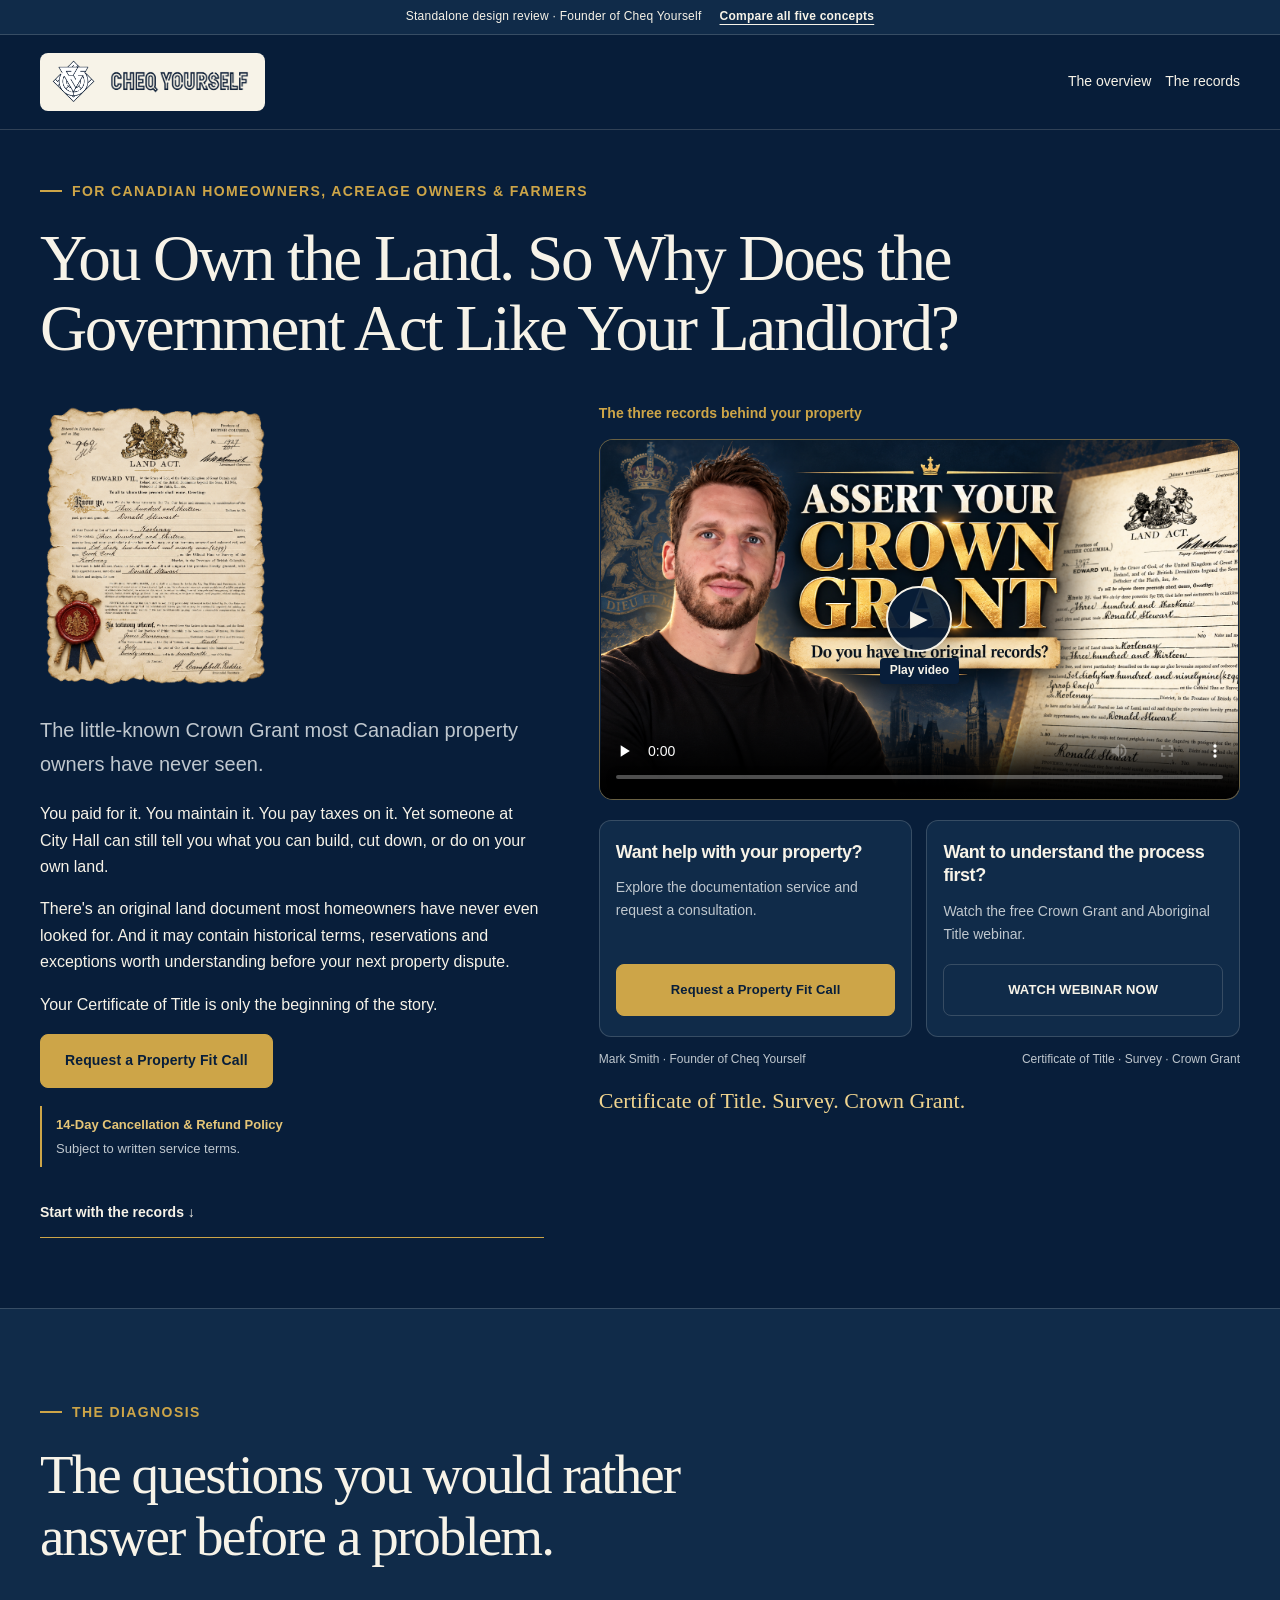
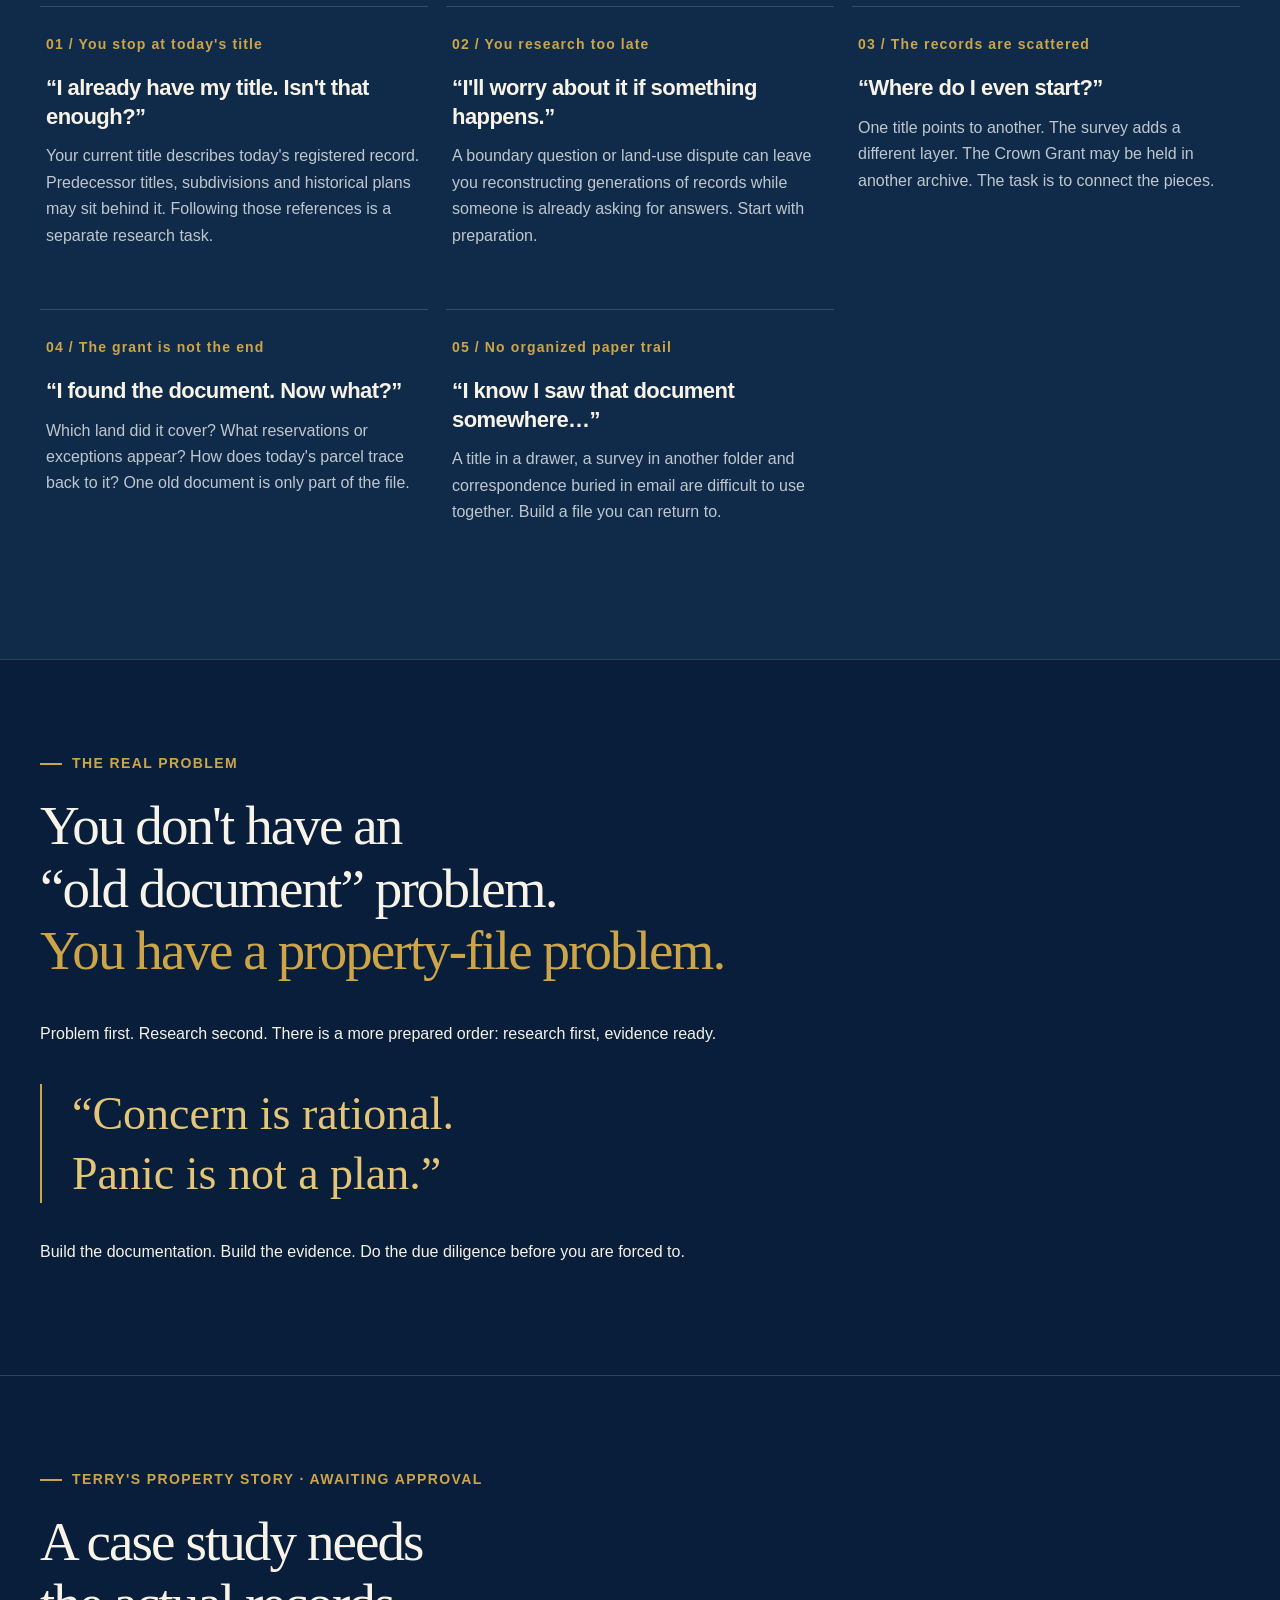
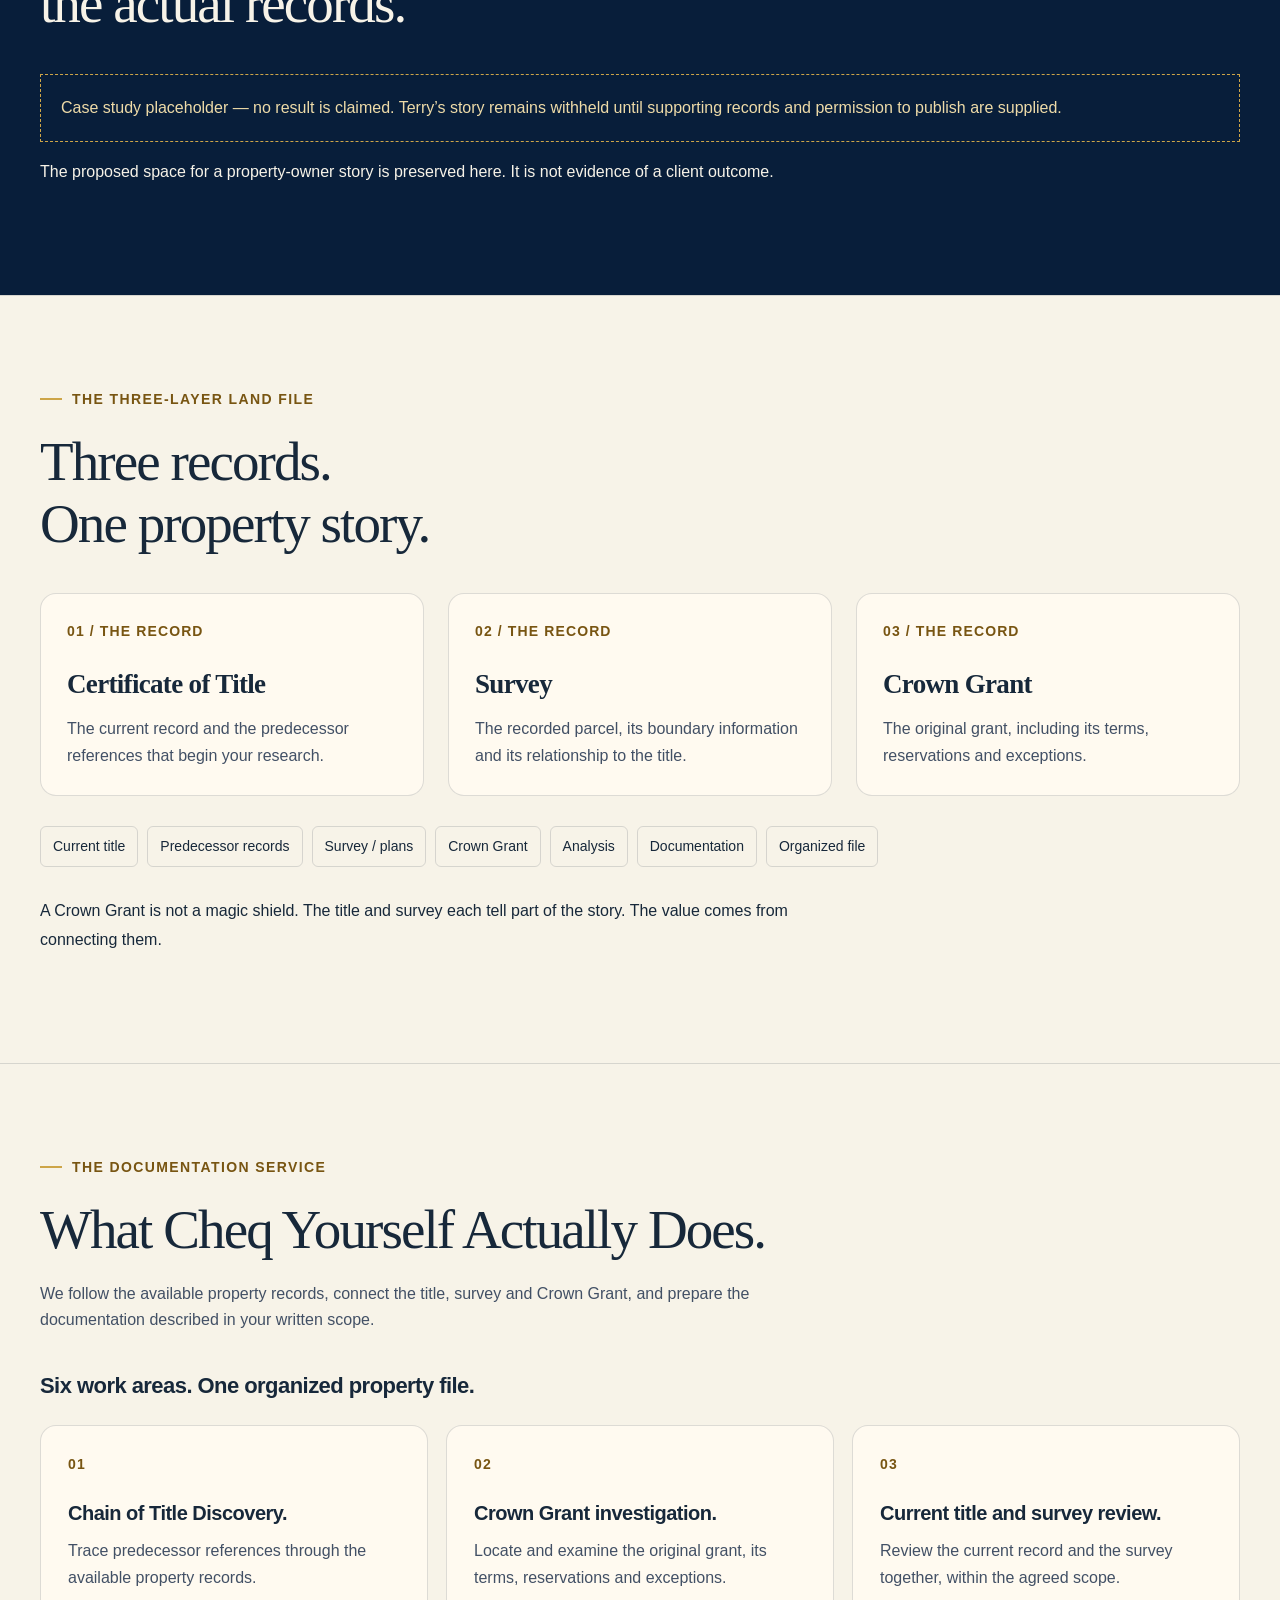
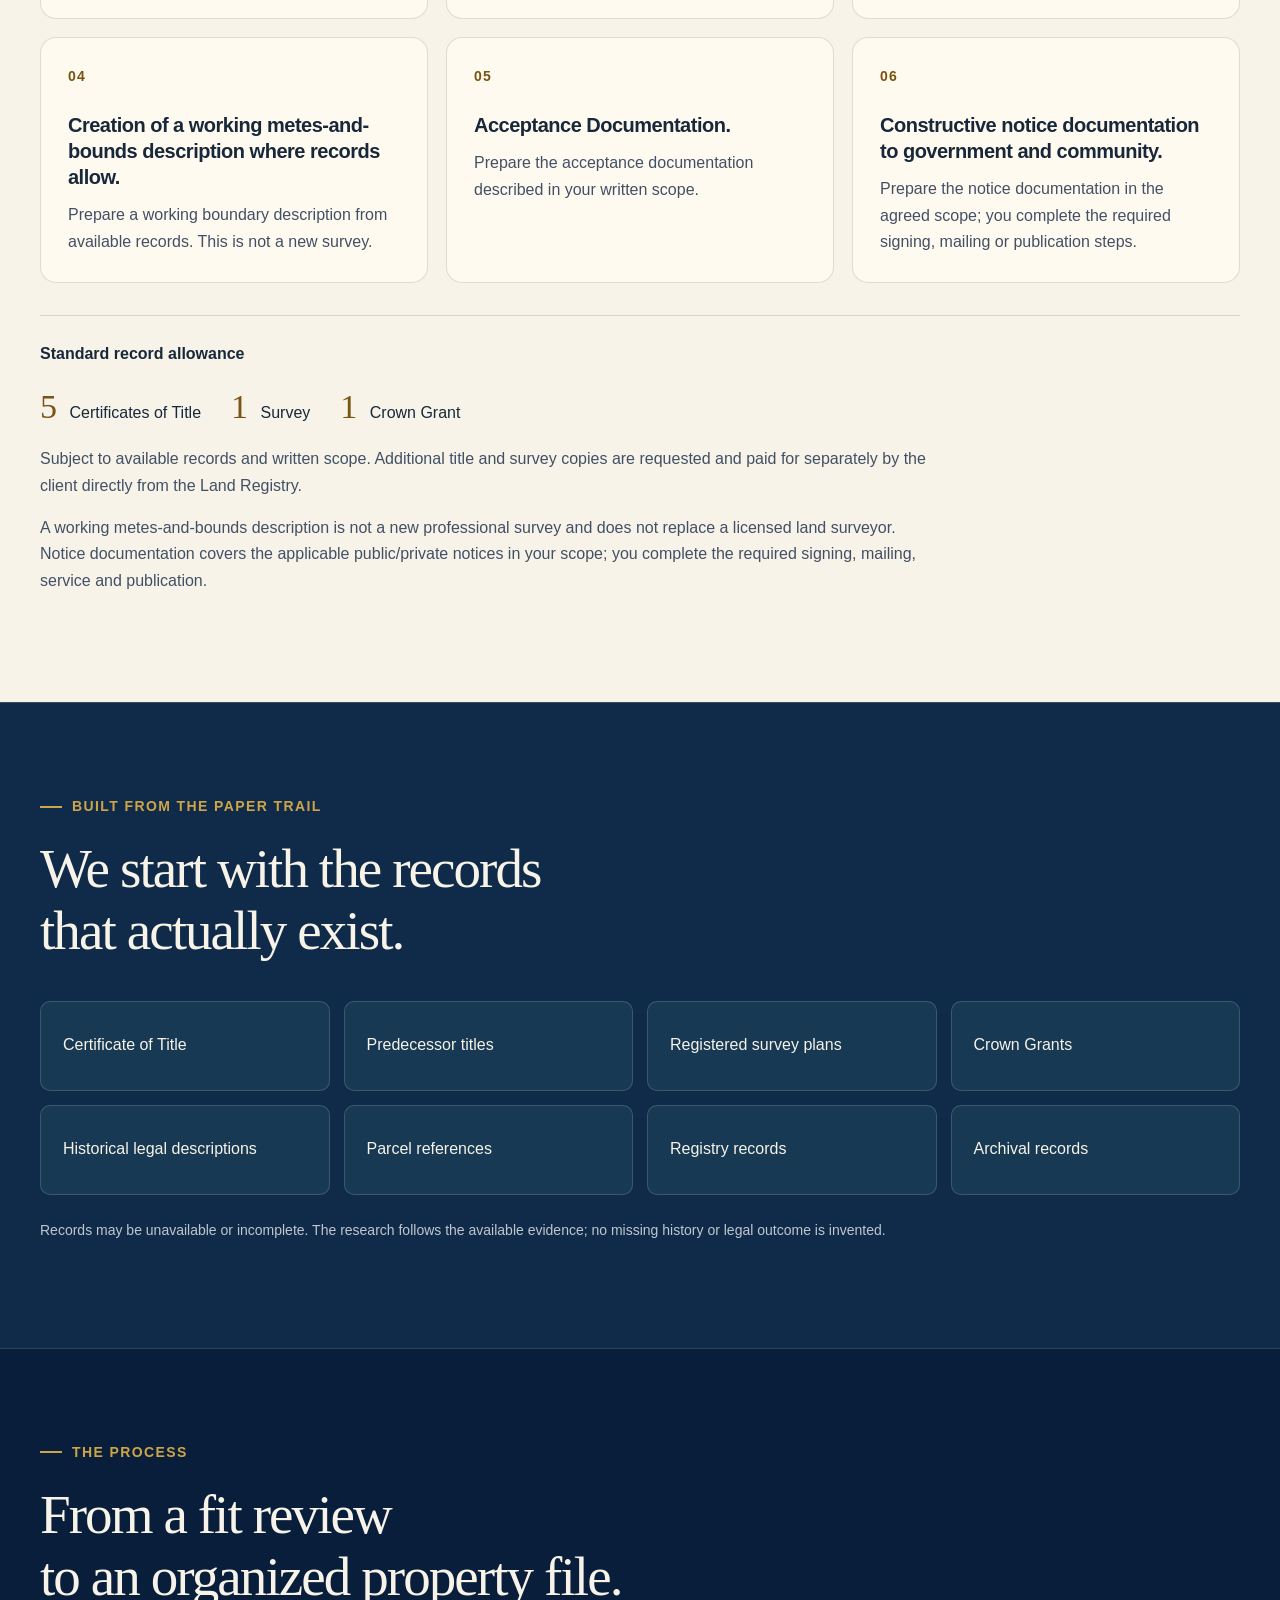
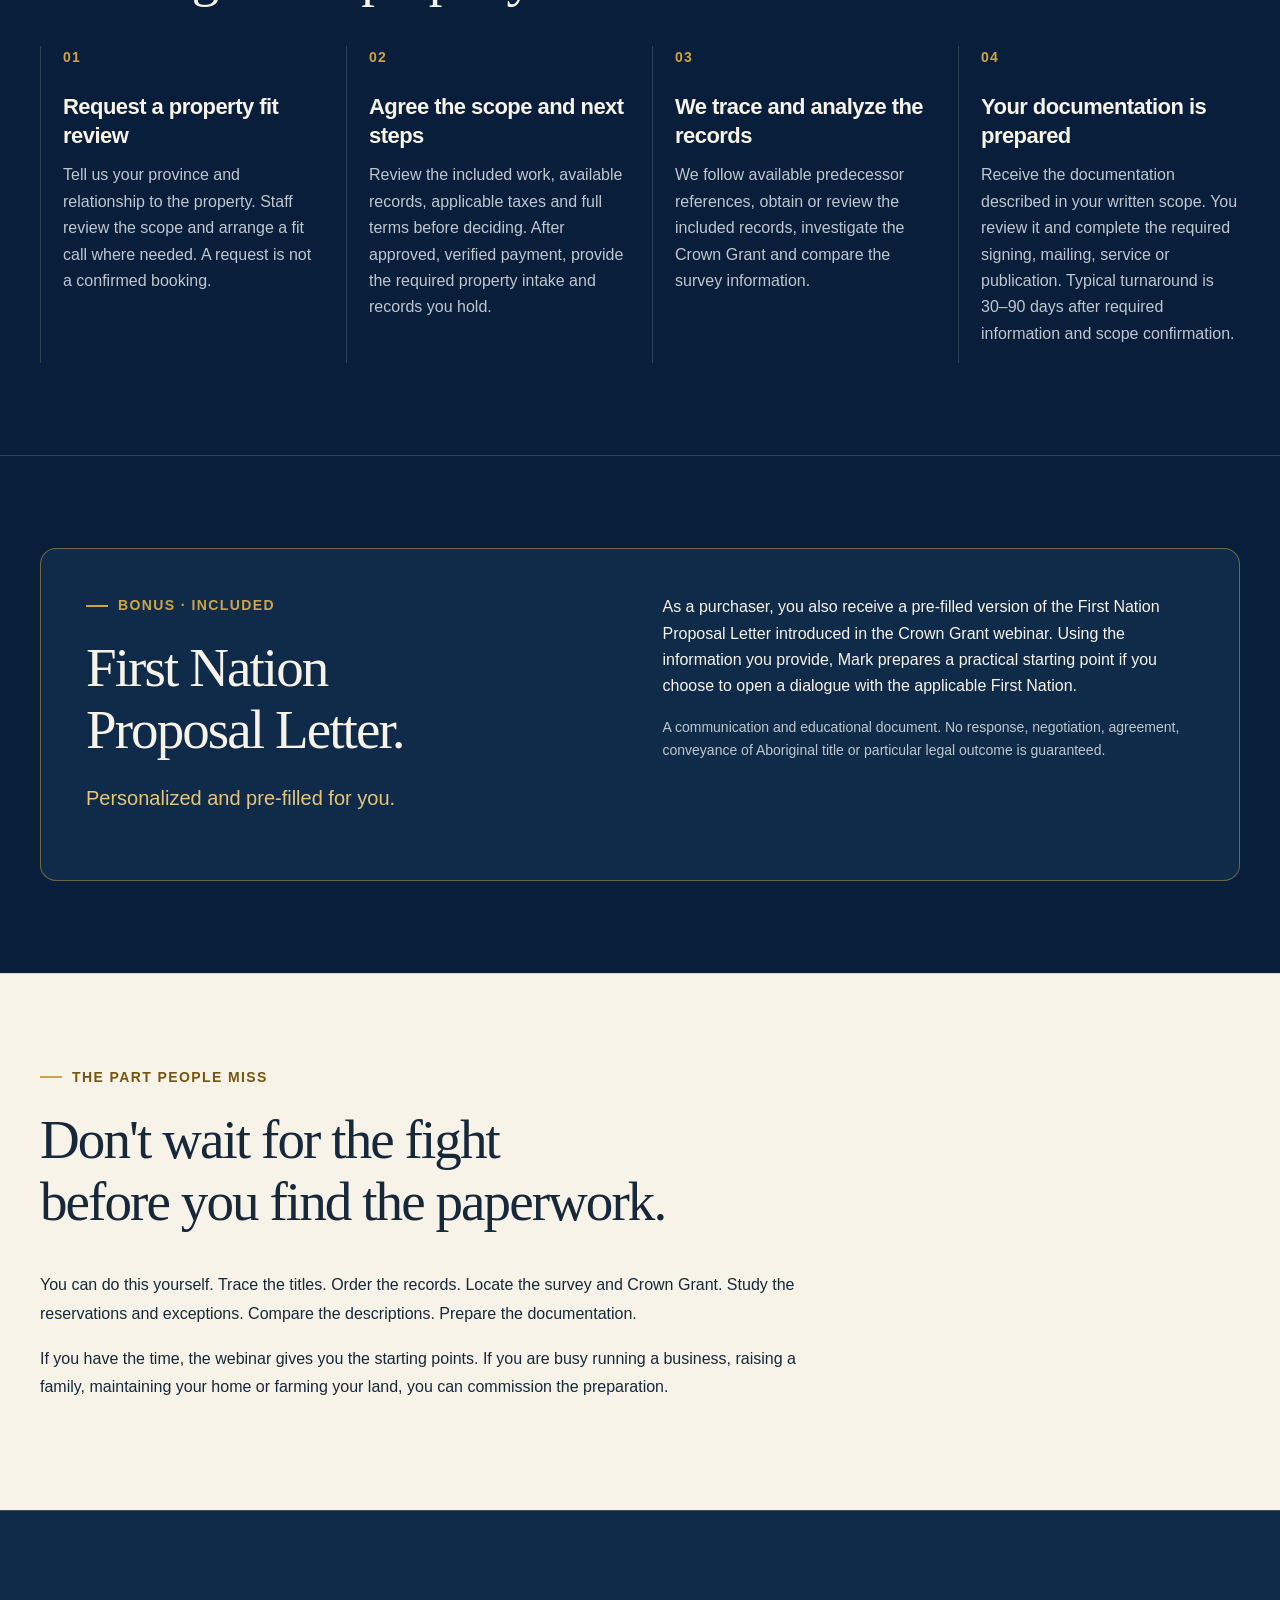
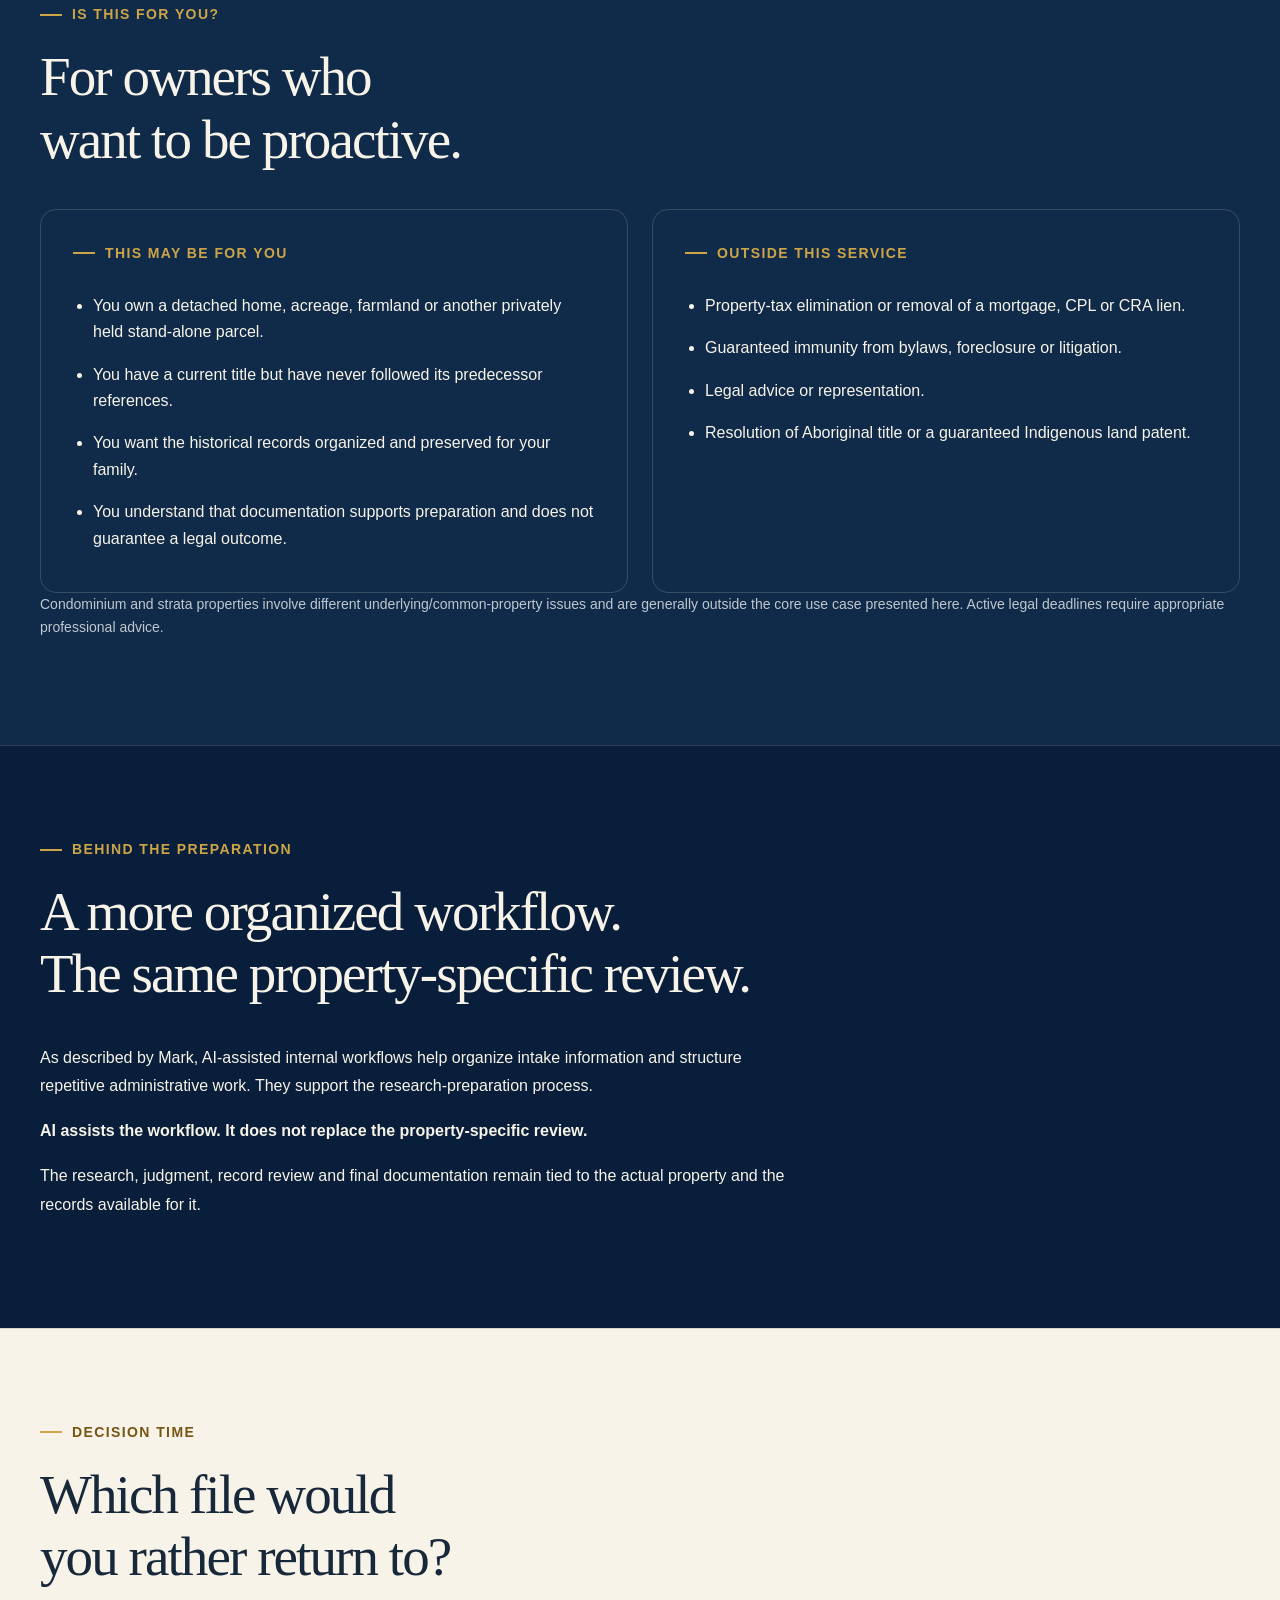
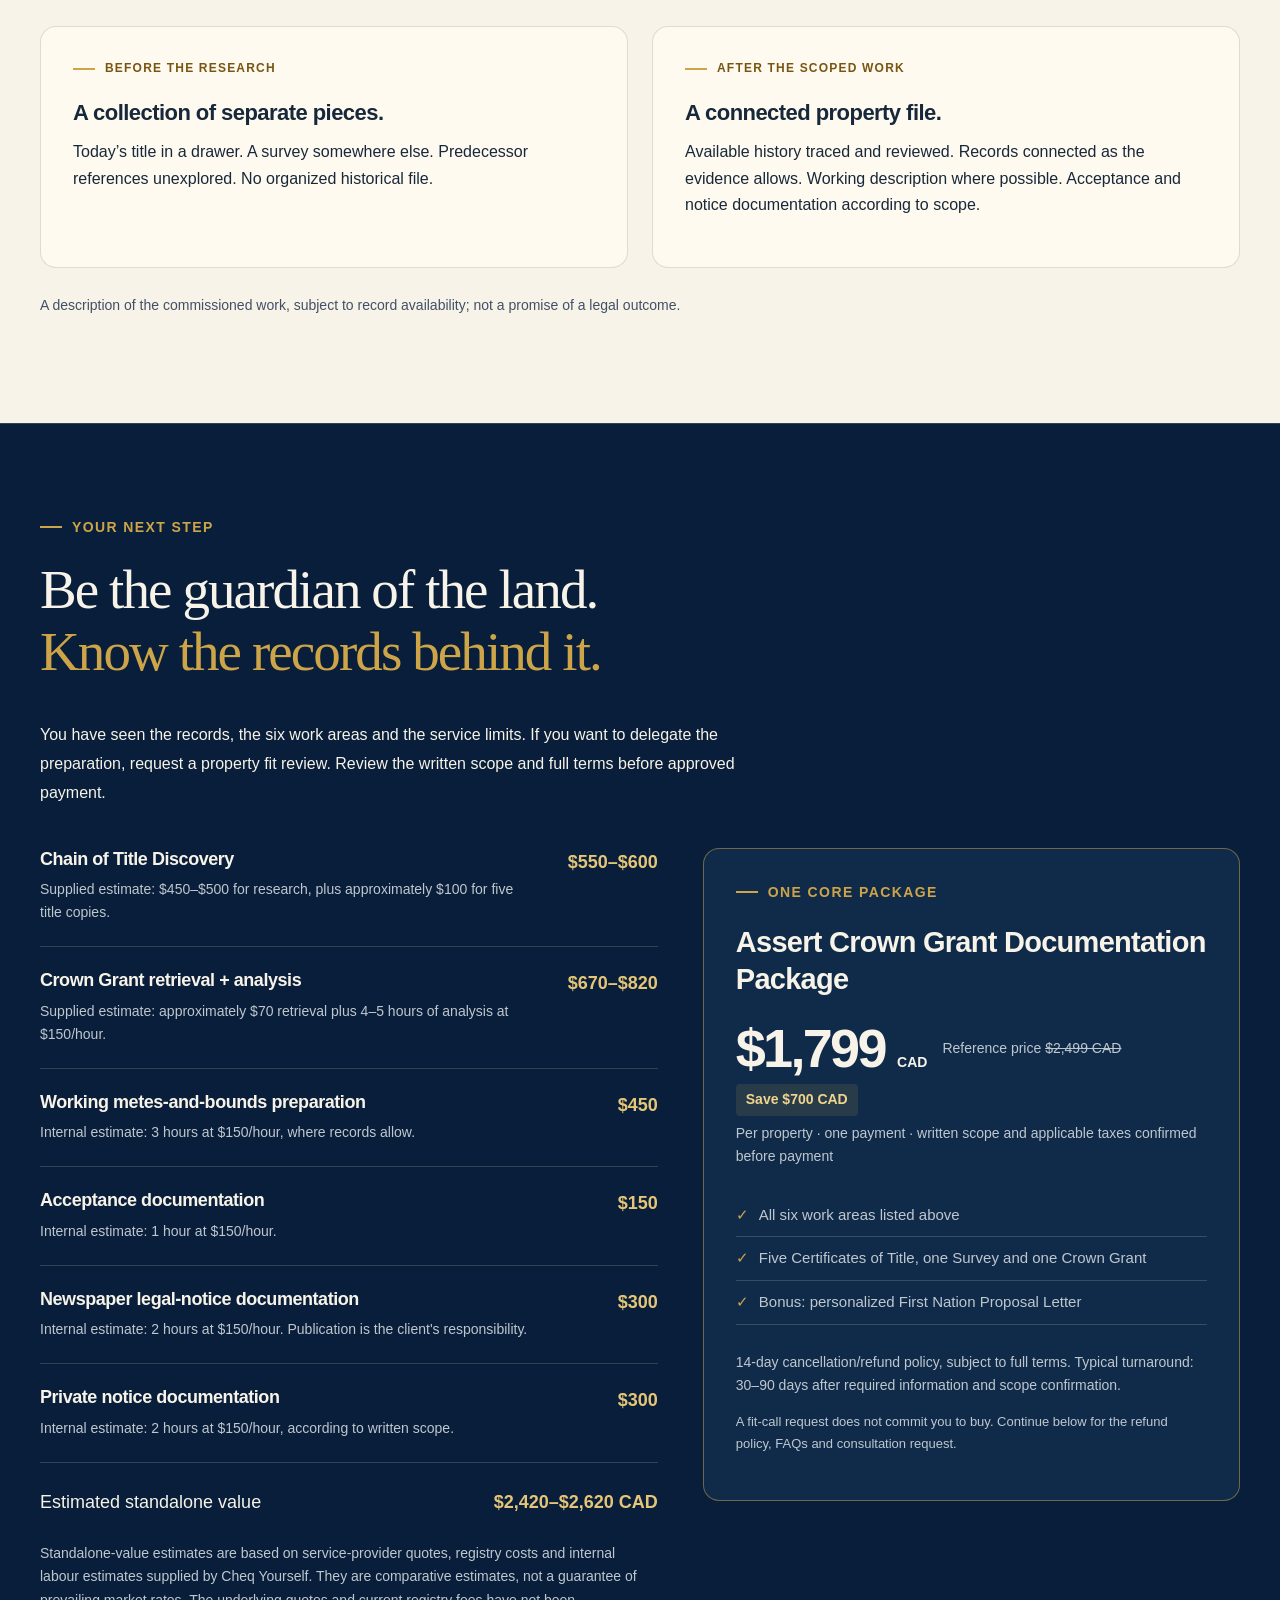
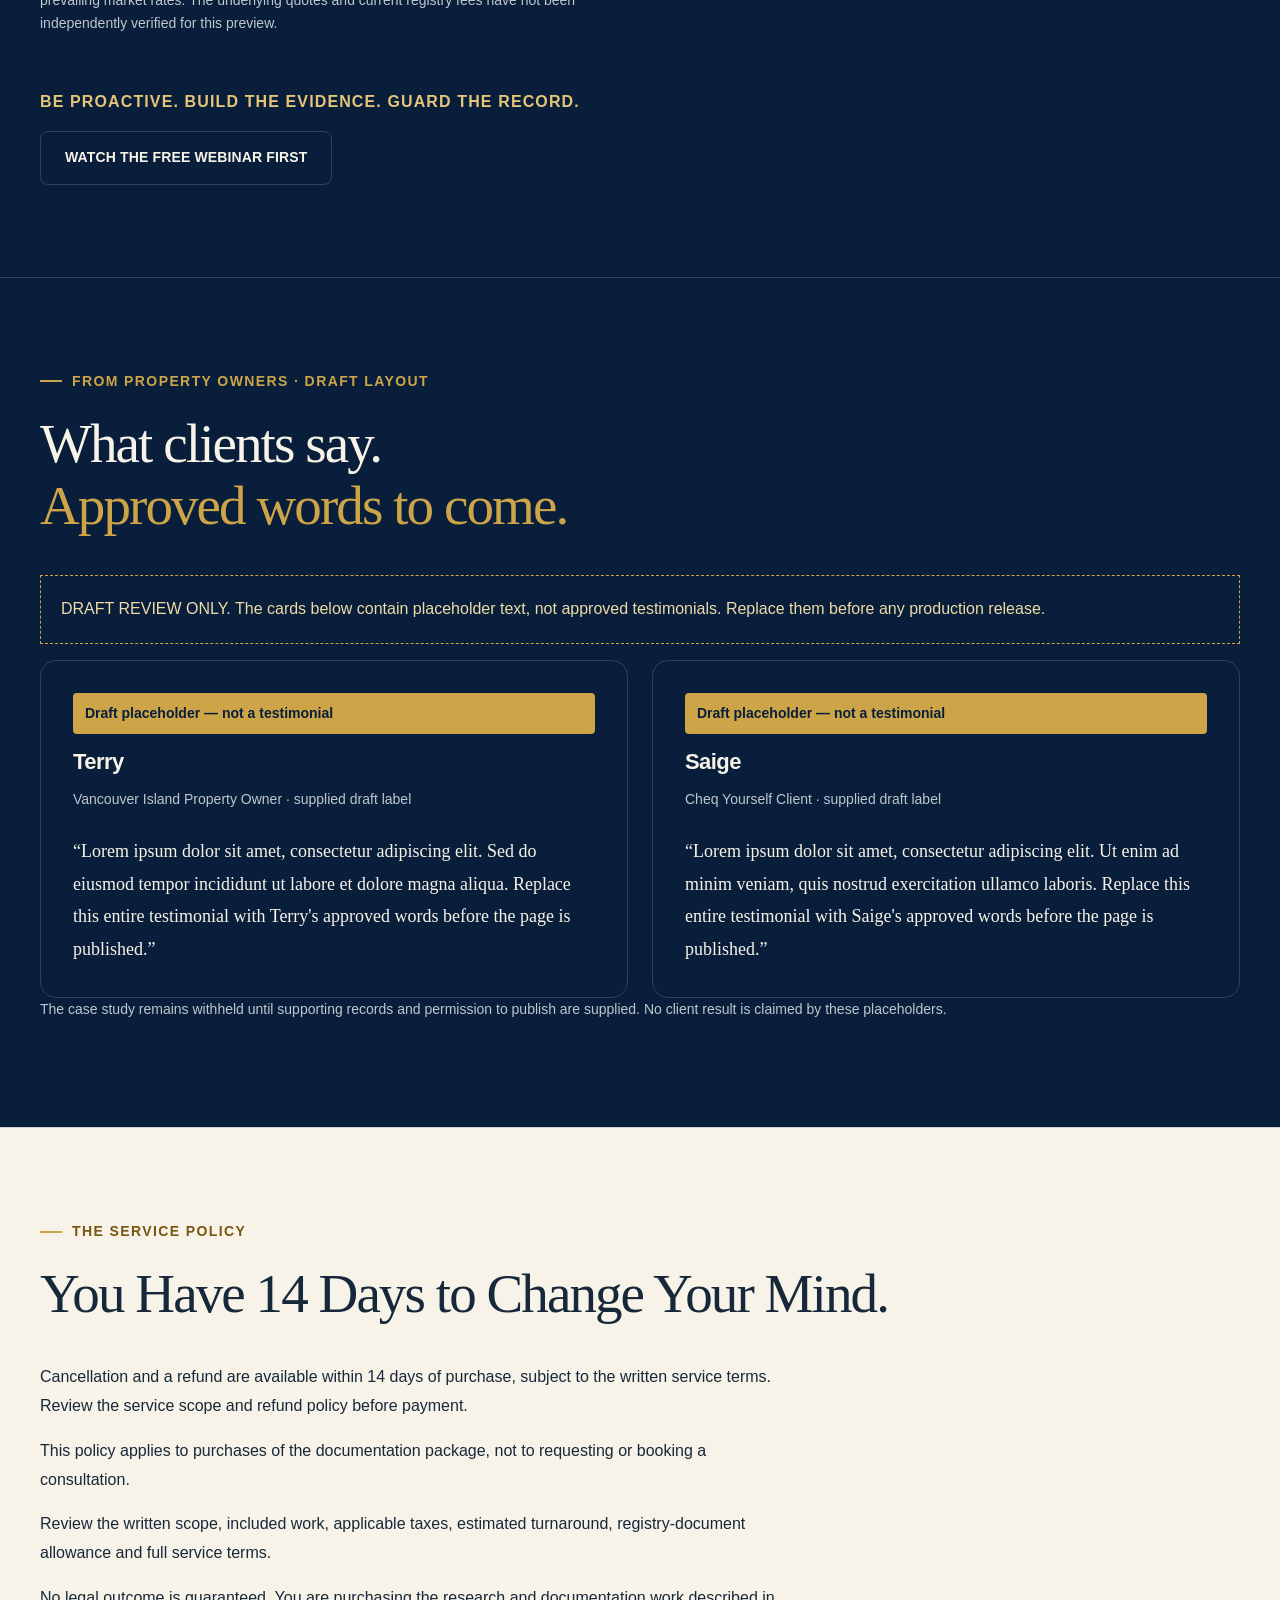
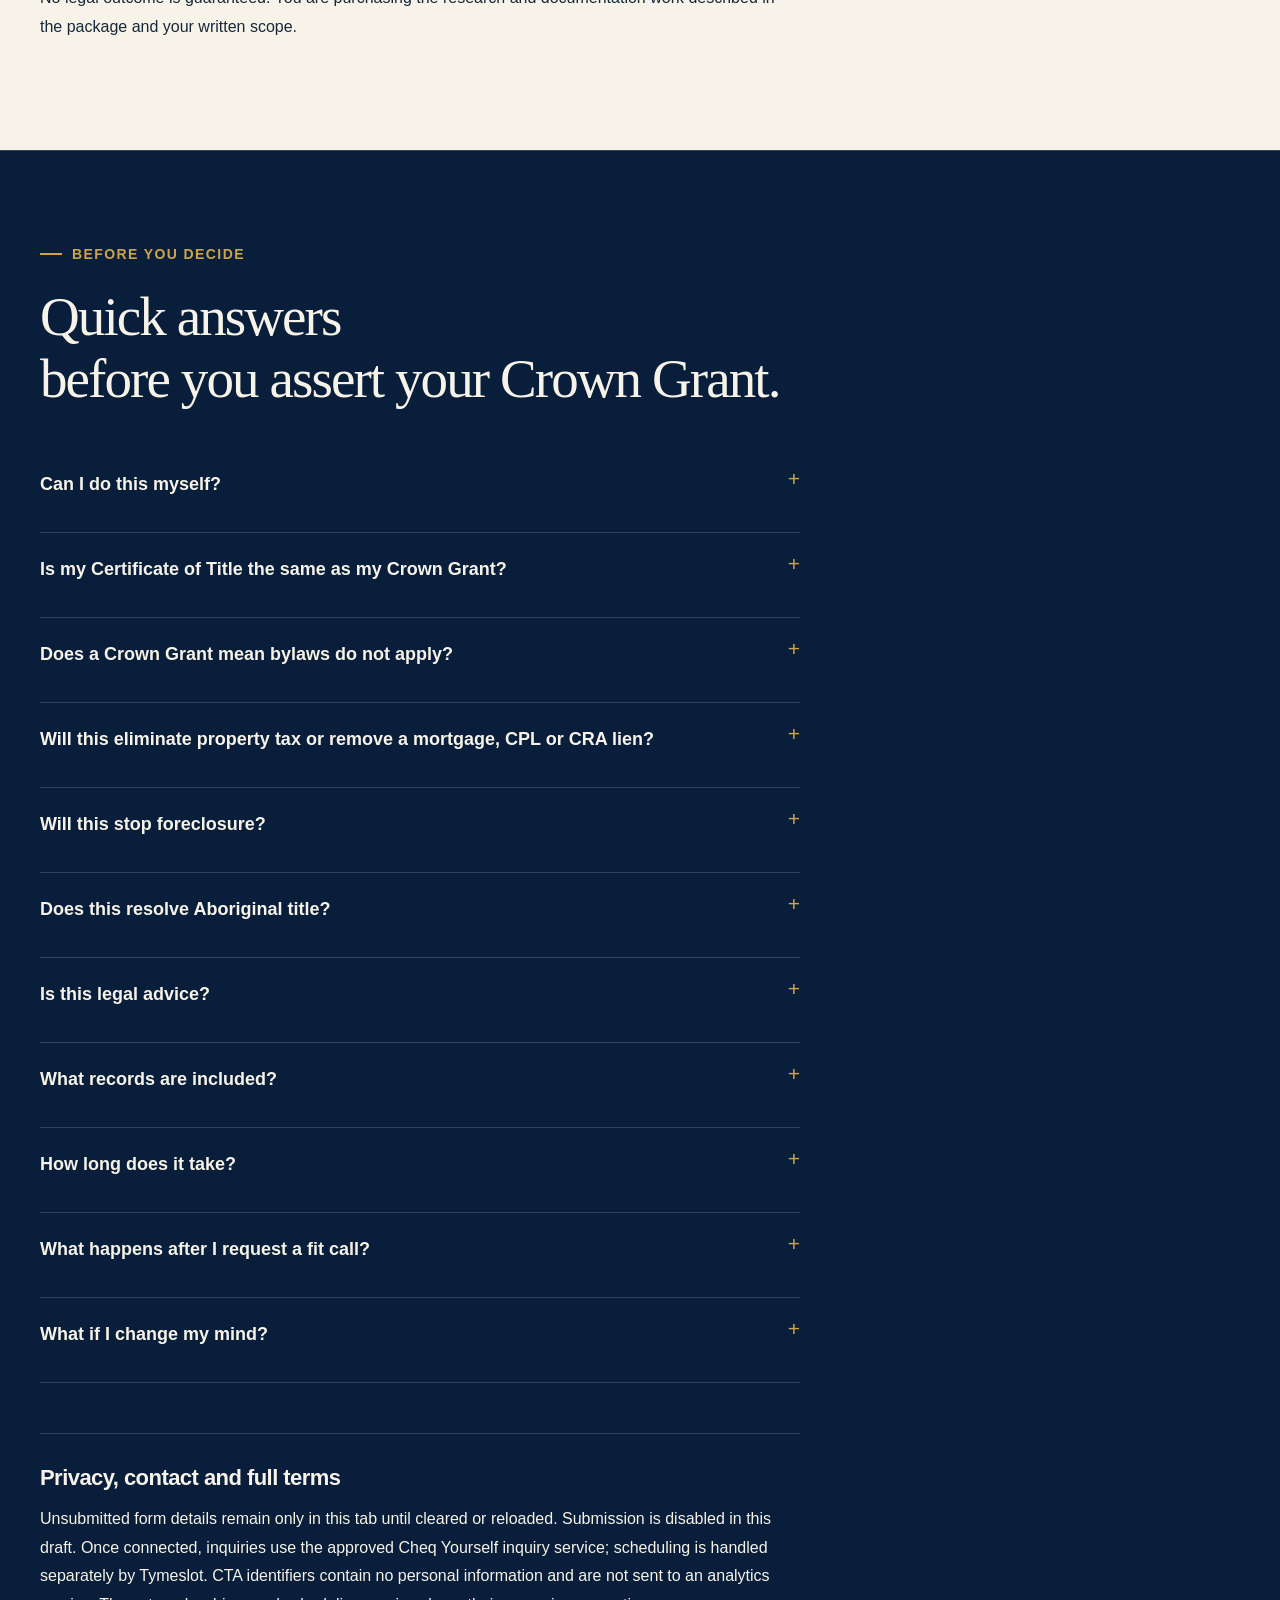
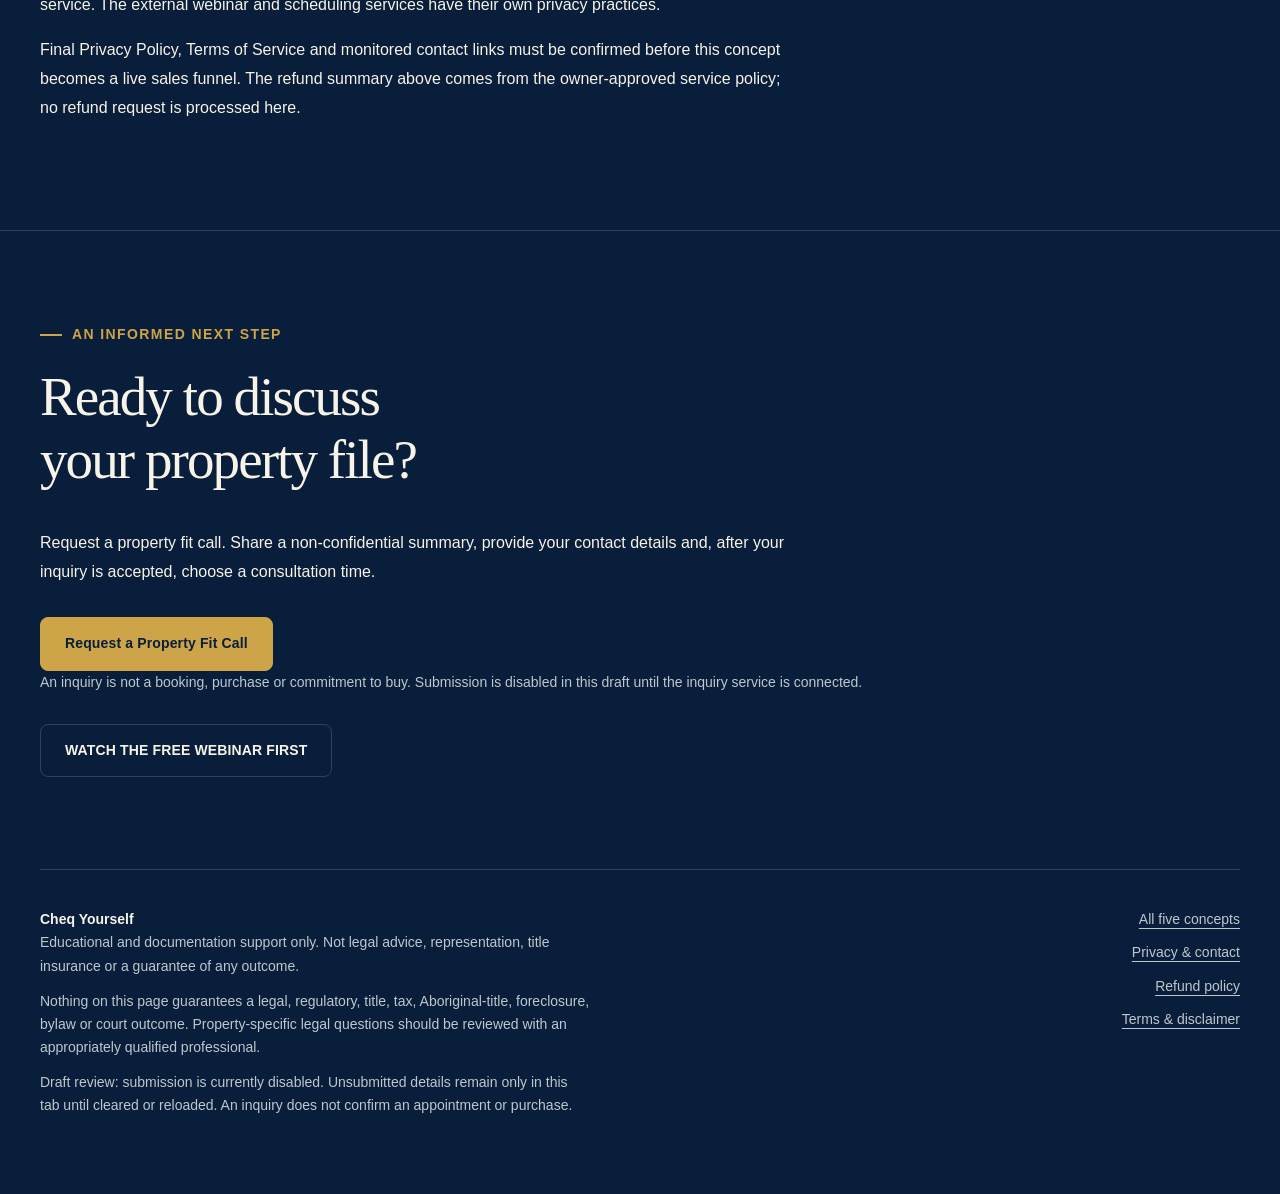
==== commit 097ad7d2: "Update Concept 5 mobile introduction and Crown Grant visual" ====
--- a/archival/index.html
+++ b/archival/index.html
@@ -1,6 +1,6 @@
 <!doctype html>
 <html lang="en-CA"><head><meta charset="utf-8"><meta name="viewport" content="width=device-width,initial-scale=1"><meta name="robots" content="noindex,nofollow"><meta name="referrer" content="no-referrer"><meta http-equiv="Content-Security-Policy" content="default-src &#x27;self&#x27;; script-src &#x27;self&#x27;; style-src &#x27;self&#x27; &#x27;unsafe-inline&#x27;; img-src &#x27;self&#x27;; media-src &#x27;self&#x27; https://constitutionalmoney.github.io; connect-src &#x27;none&#x27;; frame-src &#x27;none&#x27;; object-src &#x27;none&#x27;; base-uri &#x27;none&#x27;; form-action &#x27;none&#x27;"><meta name="description" content="Trace the records behind your Canadian property and explore the Assert Crown Grant Documentation Package with Cheq Yourself. Watch the overview, understand the work and decide your next step."><meta property="og:title" content="The Guardian of the Record | Cheq Yourself"><meta property="og:description" content="Trace the records behind your Canadian property and explore the Assert Crown Grant Documentation Package with Cheq Yourself. Watch the overview, understand the work and decide your next step."><title>The Guardian of the Record · Cheq Yourself preview</title><link rel="icon" href="../assets/brand-square.webp"><link rel="stylesheet" href="../assets/site.css"><script src="../assets/site.js" defer></script><script src="../assets/consultation.js" defer></script></head><body class="archival"><a class="skip" href="#main">Skip to content</a><div class="preview-bar"><span>Standalone design review · Founder of Cheq Yourself</span><a href="../index.html">Compare all five concepts</a></div>
-<header class="archival-header"><div class="container"><a class="brand" href="../index.html" aria-label="Cheq Yourself concept review"><img class="mark" src="../assets/cheq-yourself-logo.webp" alt="" width="43" height="44"><img class="wordmark" src="../assets/cheq-yourself-wordmark.webp" alt="Cheq Yourself" width="147" height="33"></a><nav aria-label="Page navigation"><a href="#vsl">The overview</a><a href="#written-overview">The records</a></nav></div></header><main id="main"><section class="archive-hero container"><p class="eyebrow">For Canadian homeowners, acreage owners &amp; farmers</p><h1>You Own the Land. So Why Does the Government Act Like Your Landlord?</h1><div class="archive-hero-bottom"><div><p class="lead">The little-known Crown Grant most Canadian property owners have never seen.</p><p>You paid for it. You maintain it. You pay taxes on it. Yet someone at City Hall can still tell you what you can build, cut down, or do on your own land.</p><p>There&#x27;s an original land document most homeowners have never even looked for. And it may contain historical terms, reservations and exceptions worth understanding before your next property dispute.</p><p>Your Certificate of Title is only the beginning of the story.</p><a class="btn " href="#what-we-do" data-service-jump data-cta-id="hero-property-fit">Request a Property Fit Call</a><div class="refund-indicator"><strong>14-Day Cancellation &amp; Refund Policy</strong><span>Subject to written service terms.</span></div><a class="story-link" href="#written-overview">Start with the records <span aria-hidden="true">↓</span></a></div><div class="archive-hero-video" id="vsl"><p class="player-kicker">The three records behind your property</p><div class="video-frame"><video class="vsl-video" controls playsinline preload="none" poster="../assets/vsl-video-thumbnail.png" width="1920" height="1080" aria-label="Assert Crown Grant Documentation Package — Mark Smith"><source src="https://constitutionalmoney.github.io/cheqyourself-vsl-review/assets/assert-crown-grant-v3-review.mp4" type="video/mp4"><p>Your browser does not support this video. <a href="https://constitutionalmoney.github.io/cheqyourself-vsl-review/assets/assert-crown-grant-v3-review.mp4">Open the video</a>.</p></video><button type="button" class="thumbnail-play" data-play-video aria-label="Play Assert Crown Grant video"><span aria-hidden="true">▶</span><span class="play-label">Play video</span></button></div><div class="video-options"><article><h3>Want help with your property?</h3><p>Explore the documentation service and request a consultation.</p><a class="btn " href="#what-we-do" data-service-jump data-cta-id="under-video-property-fit">Request a Property Fit Call</a></article><article><h3>Want to understand the process first?</h3><p>Watch the free Crown Grant and Aboriginal Title webinar.</p><a class="btn secondary webinar" href="https://land.cheqyourself.com" target="_blank" rel="noopener noreferrer" data-cta-id="under-video-webinar">WATCH WEBINAR NOW</a></article></div><div class="video-caption"><span>Mark Smith · Founder of Cheq Yourself</span><span>Certificate of Title · Survey · Crown Grant</span></div><p class="video-status small" role="status" data-video-status hidden>The video could not load. Try the play button again or <a href="https://constitutionalmoney.github.io/cheqyourself-vsl-review/assets/assert-crown-grant-v3-review.mp4">open the video directly</a>.</p><p class="record-words">Certificate of Title. Survey. Crown Grant.</p></div></div></section><section id="written-overview" class="archive-section archive-raised"><div class="container"><div class="archive-heading"><p class="eyebrow">The diagnosis</p><h2>The questions you would rather<br>answer before a problem.</h2></div><div class="diagnosis-grid"><article class="diagnosis-card"><span class="number">01 / You stop at today&#x27;s title</span><h3>“I already have my title. Isn&#x27;t that enough?”</h3><p>Your current title describes today&#x27;s registered record. Predecessor titles, subdivisions and historical plans may sit behind it. Following those references is a separate research task.</p></article><article class="diagnosis-card"><span class="number">02 / You research too late</span><h3>“I&#x27;ll worry about it if something happens.”</h3><p>A boundary question or land-use dispute can leave you reconstructing generations of records while someone is already asking for answers. Start with preparation.</p></article><article class="diagnosis-card"><span class="number">03 / The records are scattered</span><h3>“Where do I even start?”</h3><p>One title points to another. The survey adds a different layer. The Crown Grant may be held in another archive. The task is to connect the pieces.</p></article><article class="diagnosis-card"><span class="number">04 / The grant is not the end</span><h3>“I found the document. Now what?”</h3><p>Which land did it cover? What reservations or exceptions appear? How does today&#x27;s parcel trace back to it? One old document is only part of the file.</p></article><article class="diagnosis-card"><span class="number">05 / No organized paper trail</span><h3>“I know I saw that document somewhere…”</h3><p>A title in a drawer, a survey in another folder and correspondence buried in email are difficult to use together. Build a file you can return to.</p></article></div></div></section><section id="root-cause" class="archive-section "><div class="container"><div class="archive-heading"><p class="eyebrow">The real problem</p><h2>You don't have an<br>“old document” problem.<br><em>You have a property-file problem.</em></h2></div><div class="archive-reading"><p>Problem first. Research second. There is a more prepared order: research first, evidence ready.</p><blockquote>“Concern is rational.<br>Panic is not a plan.”</blockquote><p>Build the documentation. Build the evidence. Do the due diligence before you are forced to.</p></div></div></section><section id="case-study" class="archive-section "><div class="container"><div class="archive-heading"><p class="eyebrow">Terry&#x27;s property story · awaiting approval</p><h2>A case study needs<br>the actual records.</h2></div><p class="review-hold">Case study placeholder — no result is claimed. Terry’s story remains withheld until supporting records and permission to publish are supplied.</p><p class="archive-reading">The proposed space for a property-owner story is preserved here. It is not evidence of a client outcome.</p></div></section><section id="mechanism" class="archive-section archive-light"><div class="container"><div class="archive-heading"><p class="eyebrow">The three-layer land file</p><h2>Three records.<br>One property story.</h2></div><div class="records"><article class="record"><span class="number">01 / THE RECORD</span><h3>Certificate of Title</h3><p>The current record and the predecessor references that begin your research.</p></article><article class="record"><span class="number">02 / THE RECORD</span><h3>Survey</h3><p>The recorded parcel, its boundary information and its relationship to the title.</p></article><article class="record"><span class="number">03 / THE RECORD</span><h3>Crown Grant</h3><p>The original grant, including its terms, reservations and exceptions.</p></article></div><ol class="record-path"><li>Current title</li><li>Predecessor records</li><li>Survey / plans</li><li>Crown Grant</li><li>Analysis</li><li>Documentation</li><li>Organized file</li></ol><div class="archive-reading"><p>A Crown Grant is not a magic shield. The title and survey each tell part of the story. The value comes from connecting them.</p></div></div></section><section id="what-we-do" class="archive-section archive-light" tabindex="-1"><div class="container"><div class="archive-heading"><p class="eyebrow">The documentation service</p><h2>What Cheq Yourself Actually Does.</h2><p>We follow the available property records, connect the title, survey and Crown Grant, and prepare the documentation described in your written scope.</p></div><h3 class="deliverables-title">Six work areas. One organized property file.</h3><div class="scope-grid"><article class="scope-card"><span class="number">01</span><h3>Chain of Title Discovery.</h3><p>Trace predecessor references through the available property records.</p></article><article class="scope-card"><span class="number">02</span><h3>Crown Grant investigation.</h3><p>Locate and examine the original grant, its terms, reservations and exceptions.</p></article><article class="scope-card"><span class="number">03</span><h3>Current title and survey review.</h3><p>Review the current record and the survey together, within the agreed scope.</p></article><article class="scope-card"><span class="number">04</span><h3>Creation of a working metes-and-bounds description where records allow.</h3><p>Prepare a working boundary description from available records. This is not a new survey.</p></article><article class="scope-card"><span class="number">05</span><h3>Acceptance Documentation.</h3><p>Prepare the acceptance documentation described in your written scope.</p></article><article class="scope-card"><span class="number">06</span><h3>Constructive notice documentation to government and community.</h3><p>Prepare the notice documentation in the agreed scope; you complete the required signing, mailing or publication steps.</p></article></div><div class="archive-allowance"><strong>Standard record allowance</strong><div><span><b>5</b> Certificates of Title</span><span><b>1</b> Survey</span><span><b>1</b> Crown Grant</span></div><p>Subject to available records and written scope. Additional title and survey copies are requested and paid for separately by the client directly from the Land Registry.</p><p>A working metes-and-bounds description is not a new professional survey and does not replace a licensed land surveyor. Notice documentation covers the applicable public/private notices in your scope; you complete the required signing, mailing, service and publication.</p></div></div></section><section id="records" class="archive-section archive-raised"><div class="container"><div class="archive-heading"><p class="eyebrow">Built from the paper trail</p><h2>We start with the records<br>that actually exist.</h2></div><div class="record-chips"><span>Certificate of Title</span><span>Predecessor titles</span><span>Registered survey plans</span><span>Crown Grants</span><span>Historical legal descriptions</span><span>Parcel references</span><span>Registry records</span><span>Archival records</span></div><p class="small">Records may be unavailable or incomplete. The research follows the available evidence; no missing history or legal outcome is invented.</p></div></section><section id="process" class="archive-section "><div class="container"><div class="archive-heading"><p class="eyebrow">The process</p><h2>From a fit review<br>to an organized property file.</h2></div><div class="archive-process"><article class="process-card"><span class="number">01</span><h3>Request a property fit review</h3><p>Tell us your province and relationship to the property. Staff review the scope and arrange a fit call where needed. A request is not a confirmed booking.</p></article><article class="process-card"><span class="number">02</span><h3>Agree the scope and next steps</h3><p>Review the included work, available records, applicable taxes and full terms before deciding. After approved, verified payment, provide the required property intake and records you hold.</p></article><article class="process-card"><span class="number">03</span><h3>We trace and analyze the records</h3><p>We follow available predecessor references, obtain or review the included records, investigate the Crown Grant and compare the survey information.</p></article><article class="process-card"><span class="number">04</span><h3>Your documentation is prepared</h3><p>Receive the documentation described in your written scope. You review it and complete the required signing, mailing, service or publication. Typical turnaround is 30–90 days after required information and scope confirmation.</p></article></div></div></section><section id="bonus" class="archive-section "><div class="container"><article class="archive-bonus"><div><p class="eyebrow">Bonus · included</p><h2>First Nation<br>Proposal Letter.</h2><p class="bonus-subtitle">Personalized and pre-filled for you.</p></div><div><p>As a purchaser, you also receive a pre-filled version of the First Nation Proposal Letter introduced in the Crown Grant webinar. Using the information you provide, Mark prepares a practical starting point if you choose to open a dialogue with the applicable First Nation.</p><p class="small">A communication and educational document. No response, negotiation, agreement, conveyance of Aboriginal title or particular legal outcome is guaranteed.</p></div></article></div></section><section id="big-picture" class="archive-section archive-light"><div class="container"><div class="archive-heading"><p class="eyebrow">The part people miss</p><h2>Don't wait for the fight<br>before you find the paperwork.</h2></div><div class="archive-reading"><p>You can do this yourself. Trace the titles. Order the records. Locate the survey and Crown Grant. Study the reservations and exceptions. Compare the descriptions. Prepare the documentation.</p><p>If you have the time, the webinar gives you the starting points. If you are busy running a business, raising a family, maintaining your home or farming your land, you can commission the preparation.</p></div></div></section><section id="for-you" class="archive-section archive-raised"><div class="container"><div class="archive-heading"><p class="eyebrow">Is this for you?</p><h2>For owners who<br>want to be proactive.</h2></div><div class="archive-columns"><article><p class="eyebrow">This may be for you</p><ul><li>You own a detached home, acreage, farmland or another privately held stand-alone parcel.</li><li>You have a current title but have never followed its predecessor references.</li><li>You want the historical records organized and preserved for your family.</li><li>You understand that documentation supports preparation and does not guarantee a legal outcome.</li></ul></article><article><p class="eyebrow">Outside this service</p><ul><li>Property-tax elimination or removal of a mortgage, CPL or CRA lien.</li><li>Guaranteed immunity from bylaws, foreclosure or litigation.</li><li>Legal advice or representation.</li><li>Resolution of Aboriginal title or a guaranteed Indigenous land patent.</li></ul></article></div><p class="small">Condominium and strata properties involve different underlying/common-property issues and are generally outside the core use case presented here. Active legal deadlines require appropriate professional advice.</p></div></section><section id="workflow" class="archive-section "><div class="container"><div class="archive-heading"><p class="eyebrow">Behind the preparation</p><h2>A more organized workflow.<br>The same property-specific review.</h2></div><div class="archive-reading"><p>As described by Mark, AI-assisted internal workflows help organize intake information and structure repetitive administrative work. They support the research-preparation process.</p><p><strong>AI assists the workflow. It does not replace the property-specific review.</strong></p><p>The research, judgment, record review and final documentation remain tied to the actual property and the records available for it.</p></div></div></section><section id="before-after" class="archive-section archive-light"><div class="container"><div class="archive-heading"><p class="eyebrow">Decision time</p><h2>Which file would<br>you rather return to?</h2></div><div class="funnel-choice archive-columns"><article><p class="eyebrow">Before the research</p><h3>A collection of separate pieces.</h3><p>Today’s title in a drawer. A survey somewhere else. Predecessor references unexplored. No organized historical file.</p></article><article><p class="eyebrow">After the scoped work</p><h3>A connected property file.</h3><p>Available history traced and reviewed. Records connected as the evidence allows. Working description where possible. Acceptance and notice documentation according to scope.</p></article></div><p class="small">A description of the commissioned work, subject to record availability; not a promise of a legal outcome.</p></div></section><section id="offer" class="archive-section " data-offer-section><div class="container"><div class="archive-heading"><p class="eyebrow">Your next step</p><h2>Be the guardian of the land.<br><em>Know the records behind it.</em></h2></div><p class="archive-reading">You have seen the records, the six work areas and the service limits. If you want to delegate the preparation, request a property fit review. Review the written scope and full terms before approved payment.</p><div class="archive-value"><div class="archive-value-rows"><div class="value-row"><div><h3>Chain of Title Discovery</h3><p>Supplied estimate: $450–$500 for research, plus approximately $100 for five title copies.</p></div><strong>$550–$600</strong></div><div class="value-row"><div><h3>Crown Grant retrieval + analysis</h3><p>Supplied estimate: approximately $70 retrieval plus 4–5 hours of analysis at $150/hour.</p></div><strong>$670–$820</strong></div><div class="value-row"><div><h3>Working metes-and-bounds preparation</h3><p>Internal estimate: 3 hours at $150/hour, where records allow.</p></div><strong>$450</strong></div><div class="value-row"><div><h3>Acceptance documentation</h3><p>Internal estimate: 1 hour at $150/hour.</p></div><strong>$150</strong></div><div class="value-row"><div><h3>Newspaper legal-notice documentation</h3><p>Internal estimate: 2 hours at $150/hour. Publication is the client&#x27;s responsibility.</p></div><strong>$300</strong></div><div class="value-row"><div><h3>Private notice documentation</h3><p>Internal estimate: 2 hours at $150/hour, according to written scope.</p></div><strong>$300</strong></div><div class="value-total"><span>Estimated standalone value</span><strong>$2,420–$2,620 CAD</strong></div><p class="estimate-note">Standalone-value estimates are based on service-provider quotes, registry costs and internal labour estimates supplied by Cheq Yourself. They are comparative estimates, not a guarantee of prevailing market rates. The underlying quotes and current registry fees have not been independently verified for this preview.</p></div><aside class="archive-final-offer" id="offer-price" tabindex="-1"><p class="eyebrow">One core package</p><h3>Assert Crown Grant Documentation Package</h3><div class="price"><span class="now">$1,799 <small>CAD</small></span><span class="was">Reference price <s>$2,499 CAD</s></span><span class="save">Save $700 CAD</span><span class="unit">Per property · one payment · written scope and applicable taxes confirmed before payment</span></div><ul class="offer-summary"><li>All six work areas listed above</li><li>Five Certificates of Title, one Survey and one Crown Grant</li><li>Bonus: personalized First Nation Proposal Letter</li></ul><p class="small">14-day cancellation/refund policy, subject to full terms. Typical turnaround: 30–90 days after required information and scope confirmation.</p><p class="micro">A fit-call request does not commit you to buy. Continue below for the refund policy, FAQs and consultation request.</p></aside></div><p class="closing-tagline">Be proactive. Build the evidence. Guard the record.</p><a class="btn secondary webinar" href="https://land.cheqyourself.com" target="_blank" rel="noopener noreferrer">WATCH THE FREE WEBINAR FIRST</a></div></section><section id="proof" class="archive-section "><div class="container"><div class="archive-heading"><p class="eyebrow">From property owners · draft layout</p><h2>What clients say.<br><em>Approved words to come.</em></h2></div><p class="review-hold">DRAFT REVIEW ONLY. The cards below contain placeholder text, not approved testimonials. Replace them before any production release.</p><div class="archive-columns"><article data-placeholder="true"><p class="placeholder-badge">Draft placeholder — not a testimonial</p><h3>Terry</h3><p class="small">Vancouver Island Property Owner · supplied draft label</p><blockquote>“Lorem ipsum dolor sit amet, consectetur adipiscing elit. Sed do eiusmod tempor incididunt ut labore et dolore magna aliqua. Replace this entire testimonial with Terry's approved words before the page is published.”</blockquote></article><article data-placeholder="true"><p class="placeholder-badge">Draft placeholder — not a testimonial</p><h3>Saige</h3><p class="small">Cheq Yourself Client · supplied draft label</p><blockquote>“Lorem ipsum dolor sit amet, consectetur adipiscing elit. Ut enim ad minim veniam, quis nostrud exercitation ullamco laboris. Replace this entire testimonial with Saige's approved words before the page is published.”</blockquote></article></div><p class="small">The case study remains withheld until supporting records and permission to publish are supplied. No client result is claimed by these placeholders.</p></div></section><section id="service-policy" class="archive-section archive-light"><div class="container"><div class="archive-heading"><p class="eyebrow">The service policy</p><h2>You Have 14 Days to Change Your Mind.</h2></div><div class="archive-reading"><p>Cancellation and a refund are available within 14 days of purchase, subject to the written service terms. Review the service scope and refund policy before payment.</p><p>This policy applies to purchases of the documentation package, not to requesting or booking a consultation.</p><p>Review the written scope, included work, applicable taxes, estimated turnaround, registry-document allowance and full service terms.</p><p>No legal outcome is guaranteed. You are purchasing the research and documentation work described in the package and your written scope.</p></div></div></section><section id="questions" class="archive-section "><div class="container"><div class="archive-heading"><p class="eyebrow">Before you decide</p><h2>Quick answers<br>before you assert your Crown Grant.</h2></div><div class="faq archive-reading"><details><summary>Can I do this myself?</summary><p>Yes. You can trace title references, obtain the records and prepare your own file. The free webinar gives you the starting points. This package is for owners who prefer to have the research and documentation prepared.</p></details><details><summary>Is my Certificate of Title the same as my Crown Grant?</summary><p>No. Your Certificate of Title is the present registered record. The Crown Grant is a separate historical grant further back in the property&#x27;s history.</p></details><details><summary>Does a Crown Grant mean bylaws do not apply?</summary><p>No automatic conclusion should be assumed. The historical grant needs to be understood in context with the property history and applicable law. This service does not promise immunity from government rules.</p></details><details><summary>Will this eliminate property tax or remove a mortgage, CPL or CRA lien?</summary><p>No. This is not a property-tax elimination or charge-removal service. Registered and legal matters may require separate statutory or court processes and qualified professional advice.</p></details><details><summary>Will this stop foreclosure?</summary><p>No. No foreclosure or litigation outcome is promised.</p></details><details><summary>Does this resolve Aboriginal title?</summary><p>No. The package does not extinguish or resolve Aboriginal title. The personalized proposal letter is a starting point for dialogue; no response, agreement or legal result is guaranteed.</p></details><details><summary>Is this legal advice?</summary><p>No. Mark Smith and Cheq Yourself provide educational research and documentation support. Obtain appropriate professional advice for property-specific legal questions or active court or statutory deadlines.</p></details><details><summary>What records are included?</summary><p>The standard allowance is five Certificates of Title, one Survey and one Crown Grant, subject to record availability. Additional title and survey copies are requested and paid for separately by the client directly from the Land Registry.</p></details><details><summary>How long does it take?</summary><p>Typical turnaround is 30–90 days after the required information or documents are received and the written scope is confirmed.</p></details><details><summary>What happens after I request a fit call?</summary><p>Staff review your requested scope and arrange a fit call where needed. A request is not a confirmed booking or a commitment to buy. Agree the scope and terms before approved payment and property intake. This draft currently has no connected submission service.</p></details><details><summary>What if I change my mind?</summary><p>Cancellation and a refund are available within 14 days of purchase, subject to the written service terms. Review the included work, taxes, record allowance, turnaround and full terms before paying.</p></details></div><div class="archive-policy archive-reading" id="policies"><h3>Privacy, contact and full terms</h3><p>Unsubmitted form details remain only in this tab until cleared or reloaded. Submission is disabled in this draft. Once connected, inquiries use the approved Cheq Yourself inquiry service; scheduling is handled separately by Tymeslot. CTA identifiers contain no personal information and are not sent to an analytics service. The external webinar and scheduling services have their own privacy practices.</p><p>Final Privacy Policy, Terms of Service and monitored contact links must be confirmed before this concept becomes a live sales funnel. The refund summary above comes from the owner-approved service policy; no refund request is processed here.</p></div></div></section><section id="consultation" class="archive-section "><div class="container"><div class="archive-heading"><p class="eyebrow">An informed next step</p><h2>Ready to discuss<br>your property file?</h2></div><p class="archive-reading">Request a property fit call. Share a non-confidential summary, provide your contact details and, after your inquiry is accepted, choose a consultation time.</p><button type="button" class="btn" data-fit data-cta-id="final-consultation">Request a Property Fit Call</button><p class="micro">An inquiry is not a booking, purchase or commitment to buy. Submission is disabled in this draft until the inquiry service is connected.</p><a class="btn secondary webinar" href="https://land.cheqyourself.com" target="_blank" rel="noopener noreferrer">WATCH THE FREE WEBINAR FIRST</a></div></section></main><footer class="footer container"><div><strong>Cheq Yourself</strong><p>Educational and documentation support only. Not legal advice, representation, title insurance or a guarantee of any outcome.</p><p>Nothing on this page guarantees a legal, regulatory, title, tax, Aboriginal-title, foreclosure, bylaw or court outcome. Property-specific legal questions should be reviewed with an appropriately qualified professional.</p><p>Draft review: submission is currently disabled. Unsubmitted details remain only in this tab until cleared or reloaded. An inquiry does not confirm an appointment or purchase.</p></div><div class="footer-links"><a href="../index.html">All five concepts</a><a href="#policies">Privacy & contact</a><a href="#service-policy">Refund policy</a><a href="#policies">Terms & disclaimer</a></div></footer><dialog class="dialog consultation-dialog" id="fit-dialog" data-consultation data-inquiry-enabled="false" data-inquiry-endpoint="/api/inquiries" data-booking-url="https://tymeslot.app/cheqyourself" data-embed-script="https://tymeslot.app/embed.js" data-booking-username="cheqyourself" aria-labelledby="fit-title">
+<header class="archival-header"><div class="container"><a class="brand" href="../index.html" aria-label="Cheq Yourself concept review"><img class="mark" src="../assets/cheq-yourself-logo.webp" alt="" width="43" height="44"><img class="wordmark" src="../assets/cheq-yourself-wordmark.webp" alt="Cheq Yourself" width="147" height="33"></a><nav aria-label="Page navigation"><a href="#vsl">The overview</a><a href="#written-overview">The records</a></nav></div></header><main id="main"><section class="archive-hero container"><p class="eyebrow">For Canadian homeowners, acreage owners &amp; farmers</p><h1>You Own the Land. So Why Does the Government Act Like Your Landlord?</h1><div class="archive-hero-bottom"><div><img class="hero-crown-grant" src="../assets/crown-grant-illustration.png" alt="Illustrative historical Crown Grant document with a royal crest and wax seal" width="1122" height="1402" fetchpriority="high" decoding="async"><p class="lead">The little-known Crown Grant most Canadian property owners have never seen.</p><p>You paid for it. You maintain it. You pay taxes on it. Yet someone at City Hall can still tell you what you can build, cut down, or do on your own land.</p><p>There&#x27;s an original land document most homeowners have never even looked for. And it may contain historical terms, reservations and exceptions worth understanding before your next property dispute.</p><p>Your Certificate of Title is only the beginning of the story.</p><div class="hero-desktop-details"><a class="btn " href="#what-we-do" data-service-jump data-cta-id="hero-property-fit">Request a Property Fit Call</a><div class="refund-indicator"><strong>14-Day Cancellation &amp; Refund Policy</strong><span>Subject to written service terms.</span></div><a class="story-link" href="#written-overview">Start with the records <span aria-hidden="true">↓</span></a></div></div><div class="archive-hero-video" id="vsl"><p class="player-kicker">The three records behind your property</p><div class="video-frame"><video class="vsl-video" controls playsinline preload="none" poster="../assets/vsl-video-thumbnail.png" width="1920" height="1080" aria-label="Assert Crown Grant Documentation Package — Mark Smith"><source src="https://constitutionalmoney.github.io/cheqyourself-vsl-review/assets/assert-crown-grant-v3-review.mp4" type="video/mp4"><p>Your browser does not support this video. <a href="https://constitutionalmoney.github.io/cheqyourself-vsl-review/assets/assert-crown-grant-v3-review.mp4">Open the video</a>.</p></video><button type="button" class="thumbnail-play" data-play-video aria-label="Play Assert Crown Grant video"><span aria-hidden="true">▶</span><span class="play-label">Play video</span></button></div><div class="video-options"><article><h3>Want help with your property?</h3><p>Explore the documentation service and request a consultation.</p><a class="btn " href="#what-we-do" data-service-jump data-cta-id="under-video-property-fit">Request a Property Fit Call</a></article><article><h3>Want to understand the process first?</h3><p>Watch the free Crown Grant and Aboriginal Title webinar.</p><a class="btn secondary webinar" href="https://land.cheqyourself.com" target="_blank" rel="noopener noreferrer" data-cta-id="under-video-webinar">WATCH WEBINAR NOW</a></article></div><div class="video-caption"><span>Mark Smith · Founder of Cheq Yourself</span><span>Certificate of Title · Survey · Crown Grant</span></div><p class="video-status small" role="status" data-video-status hidden>The video could not load. Try the play button again or <a href="https://constitutionalmoney.github.io/cheqyourself-vsl-review/assets/assert-crown-grant-v3-review.mp4">open the video directly</a>.</p><p class="record-words">Certificate of Title. Survey. Crown Grant.</p></div></div></section><section id="written-overview" class="archive-section archive-raised"><div class="container"><div class="archive-heading"><p class="eyebrow">The diagnosis</p><h2>The questions you would rather<br>answer before a problem.</h2></div><div class="diagnosis-grid"><article class="diagnosis-card"><span class="number">01 / You stop at today&#x27;s title</span><h3>“I already have my title. Isn&#x27;t that enough?”</h3><p>Your current title describes today&#x27;s registered record. Predecessor titles, subdivisions and historical plans may sit behind it. Following those references is a separate research task.</p></article><article class="diagnosis-card"><span class="number">02 / You research too late</span><h3>“I&#x27;ll worry about it if something happens.”</h3><p>A boundary question or land-use dispute can leave you reconstructing generations of records while someone is already asking for answers. Start with preparation.</p></article><article class="diagnosis-card"><span class="number">03 / The records are scattered</span><h3>“Where do I even start?”</h3><p>One title points to another. The survey adds a different layer. The Crown Grant may be held in another archive. The task is to connect the pieces.</p></article><article class="diagnosis-card"><span class="number">04 / The grant is not the end</span><h3>“I found the document. Now what?”</h3><p>Which land did it cover? What reservations or exceptions appear? How does today&#x27;s parcel trace back to it? One old document is only part of the file.</p></article><article class="diagnosis-card"><span class="number">05 / No organized paper trail</span><h3>“I know I saw that document somewhere…”</h3><p>A title in a drawer, a survey in another folder and correspondence buried in email are difficult to use together. Build a file you can return to.</p></article></div></div></section><section id="root-cause" class="archive-section "><div class="container"><div class="archive-heading"><p class="eyebrow">The real problem</p><h2>You don't have an<br>“old document” problem.<br><em>You have a property-file problem.</em></h2></div><div class="archive-reading"><p>Problem first. Research second. There is a more prepared order: research first, evidence ready.</p><blockquote>“Concern is rational.<br>Panic is not a plan.”</blockquote><p>Build the documentation. Build the evidence. Do the due diligence before you are forced to.</p></div></div></section><section id="case-study" class="archive-section "><div class="container"><div class="archive-heading"><p class="eyebrow">Terry&#x27;s property story · awaiting approval</p><h2>A case study needs<br>the actual records.</h2></div><p class="review-hold">Case study placeholder — no result is claimed. Terry’s story remains withheld until supporting records and permission to publish are supplied.</p><p class="archive-reading">The proposed space for a property-owner story is preserved here. It is not evidence of a client outcome.</p></div></section><section id="mechanism" class="archive-section archive-light"><div class="container"><div class="archive-heading"><p class="eyebrow">The three-layer land file</p><h2>Three records.<br>One property story.</h2></div><div class="records"><article class="record"><span class="number">01 / THE RECORD</span><h3>Certificate of Title</h3><p>The current record and the predecessor references that begin your research.</p></article><article class="record"><span class="number">02 / THE RECORD</span><h3>Survey</h3><p>The recorded parcel, its boundary information and its relationship to the title.</p></article><article class="record"><span class="number">03 / THE RECORD</span><h3>Crown Grant</h3><p>The original grant, including its terms, reservations and exceptions.</p></article></div><ol class="record-path"><li>Current title</li><li>Predecessor records</li><li>Survey / plans</li><li>Crown Grant</li><li>Analysis</li><li>Documentation</li><li>Organized file</li></ol><div class="archive-reading"><p>A Crown Grant is not a magic shield. The title and survey each tell part of the story. The value comes from connecting them.</p></div></div></section><section id="what-we-do" class="archive-section archive-light" tabindex="-1"><div class="container"><div class="archive-heading"><p class="eyebrow">The documentation service</p><h2>What Cheq Yourself Actually Does.</h2><p>We follow the available property records, connect the title, survey and Crown Grant, and prepare the documentation described in your written scope.</p></div><h3 class="deliverables-title">Six work areas. One organized property file.</h3><div class="scope-grid"><article class="scope-card"><span class="number">01</span><h3>Chain of Title Discovery.</h3><p>Trace predecessor references through the available property records.</p></article><article class="scope-card"><span class="number">02</span><h3>Crown Grant investigation.</h3><p>Locate and examine the original grant, its terms, reservations and exceptions.</p></article><article class="scope-card"><span class="number">03</span><h3>Current title and survey review.</h3><p>Review the current record and the survey together, within the agreed scope.</p></article><article class="scope-card"><span class="number">04</span><h3>Creation of a working metes-and-bounds description where records allow.</h3><p>Prepare a working boundary description from available records. This is not a new survey.</p></article><article class="scope-card"><span class="number">05</span><h3>Acceptance Documentation.</h3><p>Prepare the acceptance documentation described in your written scope.</p></article><article class="scope-card"><span class="number">06</span><h3>Constructive notice documentation to government and community.</h3><p>Prepare the notice documentation in the agreed scope; you complete the required signing, mailing or publication steps.</p></article></div><div class="archive-allowance"><strong>Standard record allowance</strong><div><span><b>5</b> Certificates of Title</span><span><b>1</b> Survey</span><span><b>1</b> Crown Grant</span></div><p>Subject to available records and written scope. Additional title and survey copies are requested and paid for separately by the client directly from the Land Registry.</p><p>A working metes-and-bounds description is not a new professional survey and does not replace a licensed land surveyor. Notice documentation covers the applicable public/private notices in your scope; you complete the required signing, mailing, service and publication.</p></div></div></section><section id="records" class="archive-section archive-raised"><div class="container"><div class="archive-heading"><p class="eyebrow">Built from the paper trail</p><h2>We start with the records<br>that actually exist.</h2></div><div class="record-chips"><span>Certificate of Title</span><span>Predecessor titles</span><span>Registered survey plans</span><span>Crown Grants</span><span>Historical legal descriptions</span><span>Parcel references</span><span>Registry records</span><span>Archival records</span></div><p class="small">Records may be unavailable or incomplete. The research follows the available evidence; no missing history or legal outcome is invented.</p></div></section><section id="process" class="archive-section "><div class="container"><div class="archive-heading"><p class="eyebrow">The process</p><h2>From a fit review<br>to an organized property file.</h2></div><div class="archive-process"><article class="process-card"><span class="number">01</span><h3>Request a property fit review</h3><p>Tell us your province and relationship to the property. Staff review the scope and arrange a fit call where needed. A request is not a confirmed booking.</p></article><article class="process-card"><span class="number">02</span><h3>Agree the scope and next steps</h3><p>Review the included work, available records, applicable taxes and full terms before deciding. After approved, verified payment, provide the required property intake and records you hold.</p></article><article class="process-card"><span class="number">03</span><h3>We trace and analyze the records</h3><p>We follow available predecessor references, obtain or review the included records, investigate the Crown Grant and compare the survey information.</p></article><article class="process-card"><span class="number">04</span><h3>Your documentation is prepared</h3><p>Receive the documentation described in your written scope. You review it and complete the required signing, mailing, service or publication. Typical turnaround is 30–90 days after required information and scope confirmation.</p></article></div></div></section><section id="bonus" class="archive-section "><div class="container"><article class="archive-bonus"><div><p class="eyebrow">Bonus · included</p><h2>First Nation<br>Proposal Letter.</h2><p class="bonus-subtitle">Personalized and pre-filled for you.</p></div><div><p>As a purchaser, you also receive a pre-filled version of the First Nation Proposal Letter introduced in the Crown Grant webinar. Using the information you provide, Mark prepares a practical starting point if you choose to open a dialogue with the applicable First Nation.</p><p class="small">A communication and educational document. No response, negotiation, agreement, conveyance of Aboriginal title or particular legal outcome is guaranteed.</p></div></article></div></section><section id="big-picture" class="archive-section archive-light"><div class="container"><div class="archive-heading"><p class="eyebrow">The part people miss</p><h2>Don't wait for the fight<br>before you find the paperwork.</h2></div><div class="archive-reading"><p>You can do this yourself. Trace the titles. Order the records. Locate the survey and Crown Grant. Study the reservations and exceptions. Compare the descriptions. Prepare the documentation.</p><p>If you have the time, the webinar gives you the starting points. If you are busy running a business, raising a family, maintaining your home or farming your land, you can commission the preparation.</p></div></div></section><section id="for-you" class="archive-section archive-raised"><div class="container"><div class="archive-heading"><p class="eyebrow">Is this for you?</p><h2>For owners who<br>want to be proactive.</h2></div><div class="archive-columns"><article><p class="eyebrow">This may be for you</p><ul><li>You own a detached home, acreage, farmland or another privately held stand-alone parcel.</li><li>You have a current title but have never followed its predecessor references.</li><li>You want the historical records organized and preserved for your family.</li><li>You understand that documentation supports preparation and does not guarantee a legal outcome.</li></ul></article><article><p class="eyebrow">Outside this service</p><ul><li>Property-tax elimination or removal of a mortgage, CPL or CRA lien.</li><li>Guaranteed immunity from bylaws, foreclosure or litigation.</li><li>Legal advice or representation.</li><li>Resolution of Aboriginal title or a guaranteed Indigenous land patent.</li></ul></article></div><p class="small">Condominium and strata properties involve different underlying/common-property issues and are generally outside the core use case presented here. Active legal deadlines require appropriate professional advice.</p></div></section><section id="workflow" class="archive-section "><div class="container"><div class="archive-heading"><p class="eyebrow">Behind the preparation</p><h2>A more organized workflow.<br>The same property-specific review.</h2></div><div class="archive-reading"><p>As described by Mark, AI-assisted internal workflows help organize intake information and structure repetitive administrative work. They support the research-preparation process.</p><p><strong>AI assists the workflow. It does not replace the property-specific review.</strong></p><p>The research, judgment, record review and final documentation remain tied to the actual property and the records available for it.</p></div></div></section><section id="before-after" class="archive-section archive-light"><div class="container"><div class="archive-heading"><p class="eyebrow">Decision time</p><h2>Which file would<br>you rather return to?</h2></div><div class="funnel-choice archive-columns"><article><p class="eyebrow">Before the research</p><h3>A collection of separate pieces.</h3><p>Today’s title in a drawer. A survey somewhere else. Predecessor references unexplored. No organized historical file.</p></article><article><p class="eyebrow">After the scoped work</p><h3>A connected property file.</h3><p>Available history traced and reviewed. Records connected as the evidence allows. Working description where possible. Acceptance and notice documentation according to scope.</p></article></div><p class="small">A description of the commissioned work, subject to record availability; not a promise of a legal outcome.</p></div></section><section id="offer" class="archive-section " data-offer-section><div class="container"><div class="archive-heading"><p class="eyebrow">Your next step</p><h2>Be the guardian of the land.<br><em>Know the records behind it.</em></h2></div><p class="archive-reading">You have seen the records, the six work areas and the service limits. If you want to delegate the preparation, request a property fit review. Review the written scope and full terms before approved payment.</p><div class="archive-value"><div class="archive-value-rows"><div class="value-row"><div><h3>Chain of Title Discovery</h3><p>Supplied estimate: $450–$500 for research, plus approximately $100 for five title copies.</p></div><strong>$550–$600</strong></div><div class="value-row"><div><h3>Crown Grant retrieval + analysis</h3><p>Supplied estimate: approximately $70 retrieval plus 4–5 hours of analysis at $150/hour.</p></div><strong>$670–$820</strong></div><div class="value-row"><div><h3>Working metes-and-bounds preparation</h3><p>Internal estimate: 3 hours at $150/hour, where records allow.</p></div><strong>$450</strong></div><div class="value-row"><div><h3>Acceptance documentation</h3><p>Internal estimate: 1 hour at $150/hour.</p></div><strong>$150</strong></div><div class="value-row"><div><h3>Newspaper legal-notice documentation</h3><p>Internal estimate: 2 hours at $150/hour. Publication is the client&#x27;s responsibility.</p></div><strong>$300</strong></div><div class="value-row"><div><h3>Private notice documentation</h3><p>Internal estimate: 2 hours at $150/hour, according to written scope.</p></div><strong>$300</strong></div><div class="value-total"><span>Estimated standalone value</span><strong>$2,420–$2,620 CAD</strong></div><p class="estimate-note">Standalone-value estimates are based on service-provider quotes, registry costs and internal labour estimates supplied by Cheq Yourself. They are comparative estimates, not a guarantee of prevailing market rates. The underlying quotes and current registry fees have not been independently verified for this preview.</p></div><aside class="archive-final-offer" id="offer-price" tabindex="-1"><p class="eyebrow">One core package</p><h3>Assert Crown Grant Documentation Package</h3><div class="price"><span class="now">$1,799 <small>CAD</small></span><span class="was">Reference price <s>$2,499 CAD</s></span><span class="save">Save $700 CAD</span><span class="unit">Per property · one payment · written scope and applicable taxes confirmed before payment</span></div><ul class="offer-summary"><li>All six work areas listed above</li><li>Five Certificates of Title, one Survey and one Crown Grant</li><li>Bonus: personalized First Nation Proposal Letter</li></ul><p class="small">14-day cancellation/refund policy, subject to full terms. Typical turnaround: 30–90 days after required information and scope confirmation.</p><p class="micro">A fit-call request does not commit you to buy. Continue below for the refund policy, FAQs and consultation request.</p></aside></div><p class="closing-tagline">Be proactive. Build the evidence. Guard the record.</p><a class="btn secondary webinar" href="https://land.cheqyourself.com" target="_blank" rel="noopener noreferrer">WATCH THE FREE WEBINAR FIRST</a></div></section><section id="proof" class="archive-section "><div class="container"><div class="archive-heading"><p class="eyebrow">From property owners · draft layout</p><h2>What clients say.<br><em>Approved words to come.</em></h2></div><p class="review-hold">DRAFT REVIEW ONLY. The cards below contain placeholder text, not approved testimonials. Replace them before any production release.</p><div class="archive-columns"><article data-placeholder="true"><p class="placeholder-badge">Draft placeholder — not a testimonial</p><h3>Terry</h3><p class="small">Vancouver Island Property Owner · supplied draft label</p><blockquote>“Lorem ipsum dolor sit amet, consectetur adipiscing elit. Sed do eiusmod tempor incididunt ut labore et dolore magna aliqua. Replace this entire testimonial with Terry's approved words before the page is published.”</blockquote></article><article data-placeholder="true"><p class="placeholder-badge">Draft placeholder — not a testimonial</p><h3>Saige</h3><p class="small">Cheq Yourself Client · supplied draft label</p><blockquote>“Lorem ipsum dolor sit amet, consectetur adipiscing elit. Ut enim ad minim veniam, quis nostrud exercitation ullamco laboris. Replace this entire testimonial with Saige's approved words before the page is published.”</blockquote></article></div><p class="small">The case study remains withheld until supporting records and permission to publish are supplied. No client result is claimed by these placeholders.</p></div></section><section id="service-policy" class="archive-section archive-light"><div class="container"><div class="archive-heading"><p class="eyebrow">The service policy</p><h2>You Have 14 Days to Change Your Mind.</h2></div><div class="archive-reading"><p>Cancellation and a refund are available within 14 days of purchase, subject to the written service terms. Review the service scope and refund policy before payment.</p><p>This policy applies to purchases of the documentation package, not to requesting or booking a consultation.</p><p>Review the written scope, included work, applicable taxes, estimated turnaround, registry-document allowance and full service terms.</p><p>No legal outcome is guaranteed. You are purchasing the research and documentation work described in the package and your written scope.</p></div></div></section><section id="questions" class="archive-section "><div class="container"><div class="archive-heading"><p class="eyebrow">Before you decide</p><h2>Quick answers<br>before you assert your Crown Grant.</h2></div><div class="faq archive-reading"><details><summary>Can I do this myself?</summary><p>Yes. You can trace title references, obtain the records and prepare your own file. The free webinar gives you the starting points. This package is for owners who prefer to have the research and documentation prepared.</p></details><details><summary>Is my Certificate of Title the same as my Crown Grant?</summary><p>No. Your Certificate of Title is the present registered record. The Crown Grant is a separate historical grant further back in the property&#x27;s history.</p></details><details><summary>Does a Crown Grant mean bylaws do not apply?</summary><p>No automatic conclusion should be assumed. The historical grant needs to be understood in context with the property history and applicable law. This service does not promise immunity from government rules.</p></details><details><summary>Will this eliminate property tax or remove a mortgage, CPL or CRA lien?</summary><p>No. This is not a property-tax elimination or charge-removal service. Registered and legal matters may require separate statutory or court processes and qualified professional advice.</p></details><details><summary>Will this stop foreclosure?</summary><p>No. No foreclosure or litigation outcome is promised.</p></details><details><summary>Does this resolve Aboriginal title?</summary><p>No. The package does not extinguish or resolve Aboriginal title. The personalized proposal letter is a starting point for dialogue; no response, agreement or legal result is guaranteed.</p></details><details><summary>Is this legal advice?</summary><p>No. Mark Smith and Cheq Yourself provide educational research and documentation support. Obtain appropriate professional advice for property-specific legal questions or active court or statutory deadlines.</p></details><details><summary>What records are included?</summary><p>The standard allowance is five Certificates of Title, one Survey and one Crown Grant, subject to record availability. Additional title and survey copies are requested and paid for separately by the client directly from the Land Registry.</p></details><details><summary>How long does it take?</summary><p>Typical turnaround is 30–90 days after the required information or documents are received and the written scope is confirmed.</p></details><details><summary>What happens after I request a fit call?</summary><p>Staff review your requested scope and arrange a fit call where needed. A request is not a confirmed booking or a commitment to buy. Agree the scope and terms before approved payment and property intake. This draft currently has no connected submission service.</p></details><details><summary>What if I change my mind?</summary><p>Cancellation and a refund are available within 14 days of purchase, subject to the written service terms. Review the included work, taxes, record allowance, turnaround and full terms before paying.</p></details></div><div class="archive-policy archive-reading" id="policies"><h3>Privacy, contact and full terms</h3><p>Unsubmitted form details remain only in this tab until cleared or reloaded. Submission is disabled in this draft. Once connected, inquiries use the approved Cheq Yourself inquiry service; scheduling is handled separately by Tymeslot. CTA identifiers contain no personal information and are not sent to an analytics service. The external webinar and scheduling services have their own privacy practices.</p><p>Final Privacy Policy, Terms of Service and monitored contact links must be confirmed before this concept becomes a live sales funnel. The refund summary above comes from the owner-approved service policy; no refund request is processed here.</p></div></div></section><section id="consultation" class="archive-section "><div class="container"><div class="archive-heading"><p class="eyebrow">An informed next step</p><h2>Ready to discuss<br>your property file?</h2></div><p class="archive-reading">Request a property fit call. Share a non-confidential summary, provide your contact details and, after your inquiry is accepted, choose a consultation time.</p><button type="button" class="btn" data-fit data-cta-id="final-consultation">Request a Property Fit Call</button><p class="micro">An inquiry is not a booking, purchase or commitment to buy. Submission is disabled in this draft until the inquiry service is connected.</p><a class="btn secondary webinar" href="https://land.cheqyourself.com" target="_blank" rel="noopener noreferrer">WATCH THE FREE WEBINAR FIRST</a></div></section></main><footer class="footer container"><div><strong>Cheq Yourself</strong><p>Educational and documentation support only. Not legal advice, representation, title insurance or a guarantee of any outcome.</p><p>Nothing on this page guarantees a legal, regulatory, title, tax, Aboriginal-title, foreclosure, bylaw or court outcome. Property-specific legal questions should be reviewed with an appropriately qualified professional.</p><p>Draft review: submission is currently disabled. Unsubmitted details remain only in this tab until cleared or reloaded. An inquiry does not confirm an appointment or purchase.</p></div><div class="footer-links"><a href="../index.html">All five concepts</a><a href="#policies">Privacy & contact</a><a href="#service-policy">Refund policy</a><a href="#policies">Terms & disclaimer</a></div></footer><dialog class="dialog consultation-dialog" id="fit-dialog" data-consultation data-inquiry-enabled="false" data-inquiry-endpoint="/api/inquiries" data-booking-url="https://tymeslot.app/cheqyourself" data-embed-script="https://tymeslot.app/embed.js" data-booking-username="cheqyourself" aria-labelledby="fit-title">
 <button type="button" class="dialog-close" data-consultation-close aria-label="Close fit check">×</button><p class="eyebrow">Property consultation</p><h2 id="fit-title">Request a Property Fit Call</h2><p class="small">Draft review: inquiry submission is not connected. Use sample details; nothing will be sent.</p>
 <ol class="consultation-progress" aria-label="Consultation steps"><li data-progress="1" aria-current="step">1. Property</li><li data-progress="2">2. Contact</li><li data-progress="3">3. Schedule</li></ol>
 <form data-consultation-form action="#preview" novalidate>
--- a/assets/site.css
+++ b/assets/site.css
@@ -756,3 +756,12 @@
 .calendar-container iframe{display:block;width:100%;border:0;min-height:650px}
 .schedule-step .refund-indicator{margin-block:25px}
 @media(max-width:700px){.video-options{grid-template-columns:1fr}.consultation-dialog{padding:32px 18px}.consultation-progress{gap:6px}.consultation-progress li{padding:7px;font-size:12px}.consultation-actions{flex-direction:column}.archival .archive-hero .btn{width:100%;justify-content:center}}
+
+/* Concept 05: supplied Crown Grant and simplified phone introduction. */
+.archival .hero-crown-grant{display:block;width:230px;max-width:100%;height:auto;margin:0 0 24px;object-fit:contain}
+@media(max-width:700px){
+ .archival .hero-crown-grant{width:190px;margin-inline:auto;margin-bottom:24px}
+ .archival .hero-desktop-details,.archival .archive-hero-video .player-kicker,.archival .archive-hero-video .record-words,.archival .archive-hero-video .video-caption span:last-child{display:none}
+ .archival .archive-hero-bottom{gap:16px}
+ .archival .archive-hero-video .video-caption{margin-bottom:0}
+}
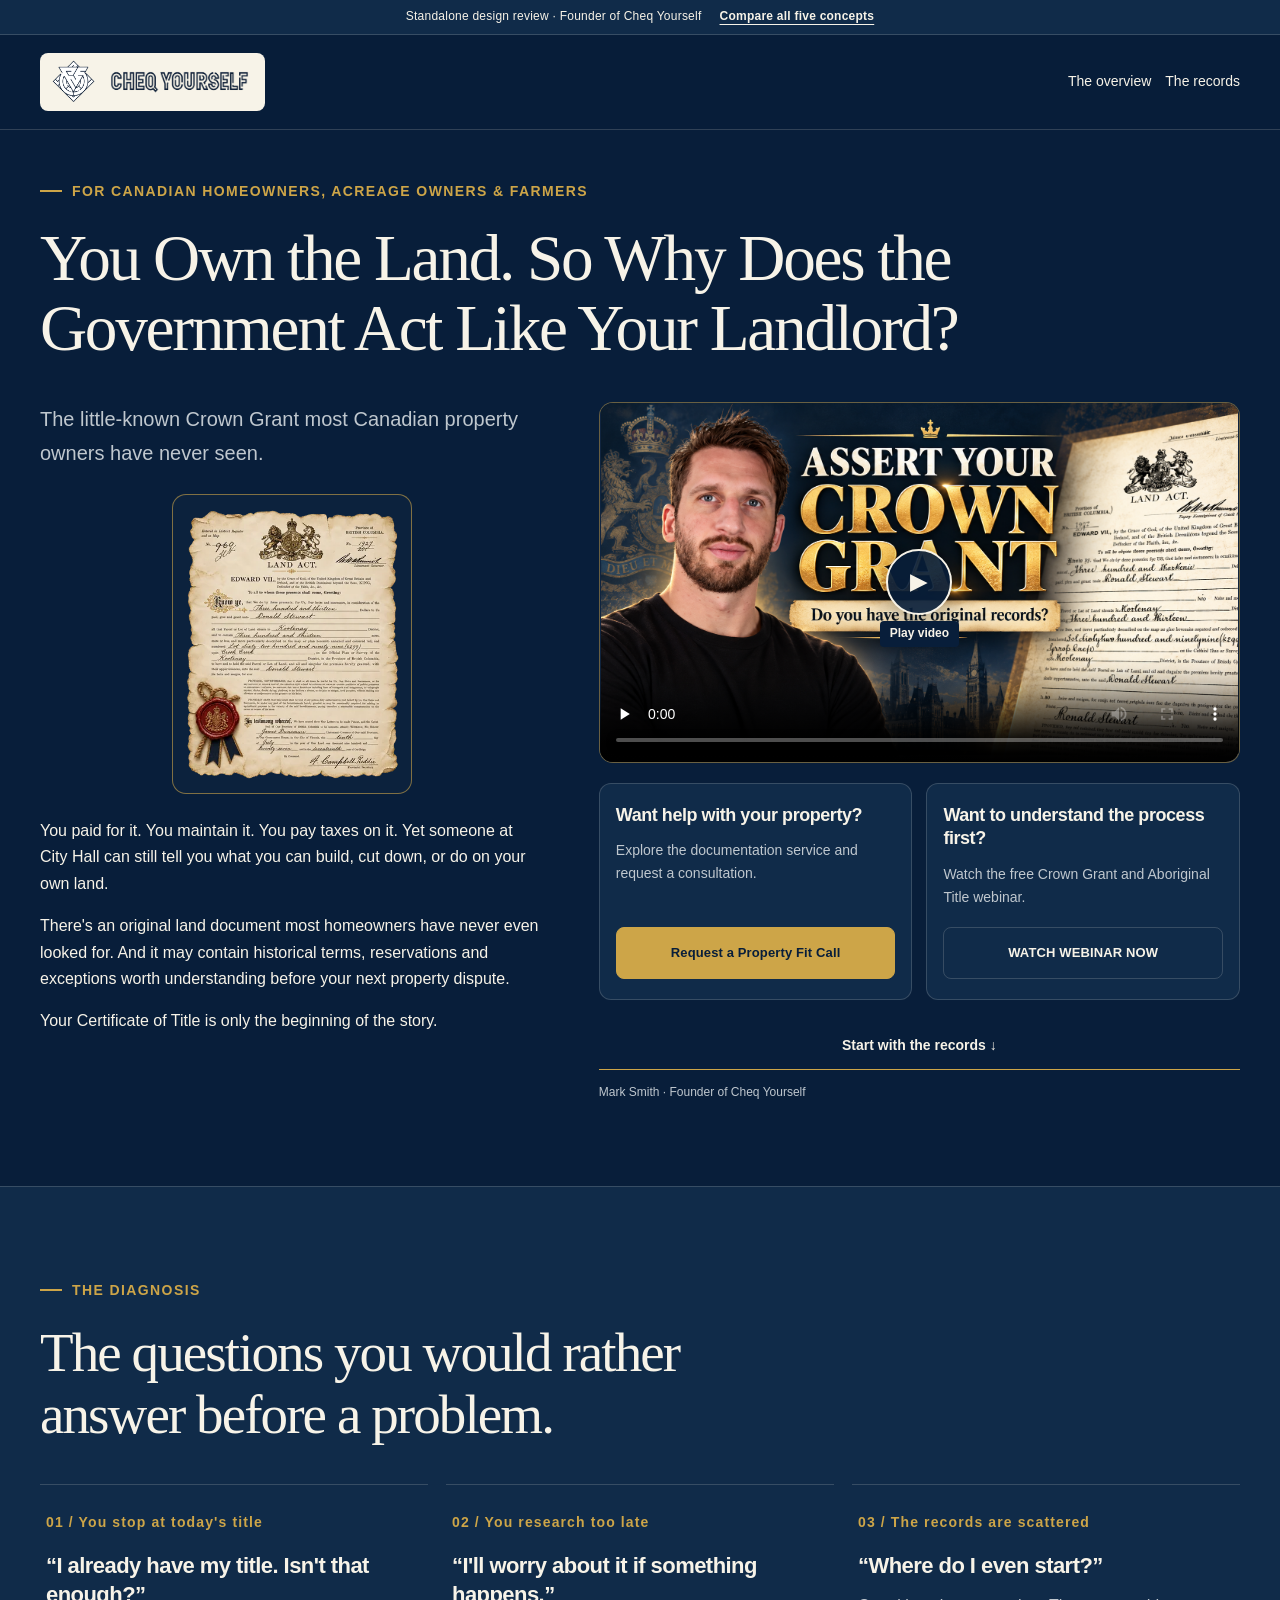
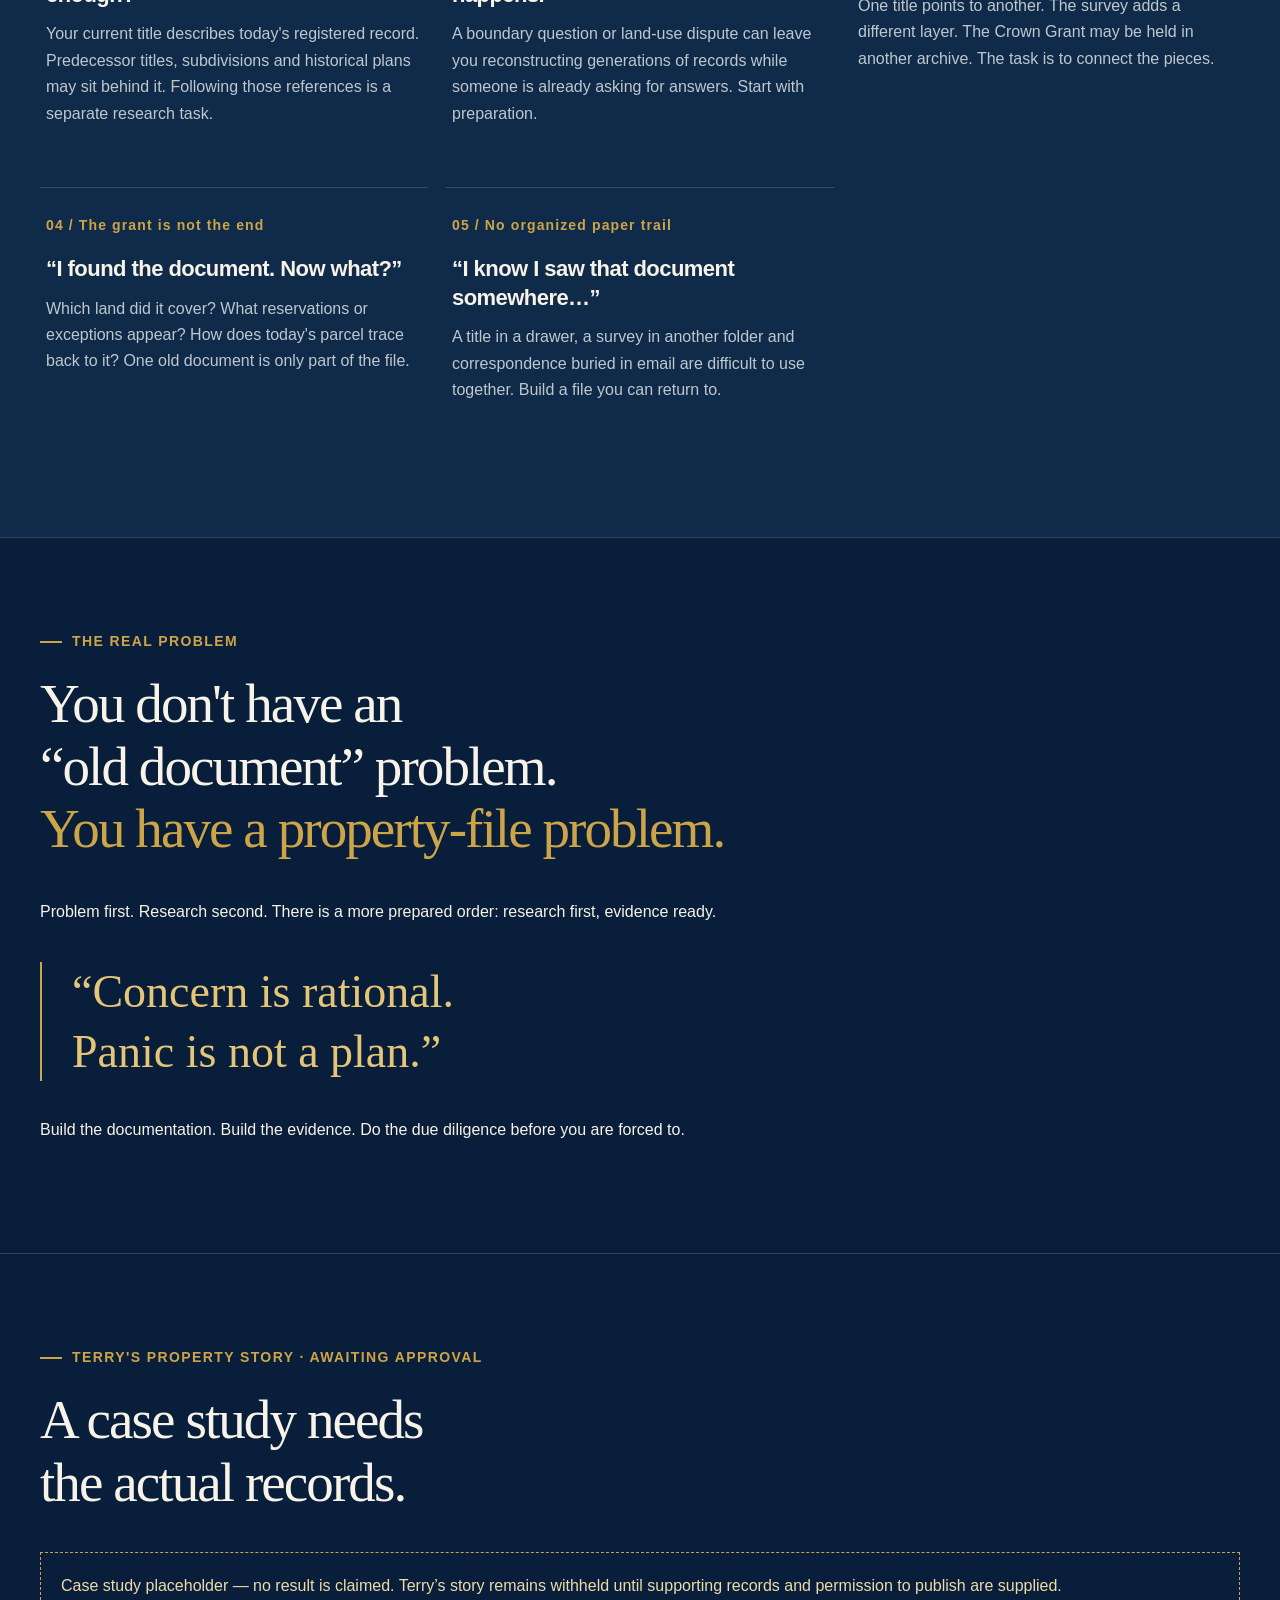
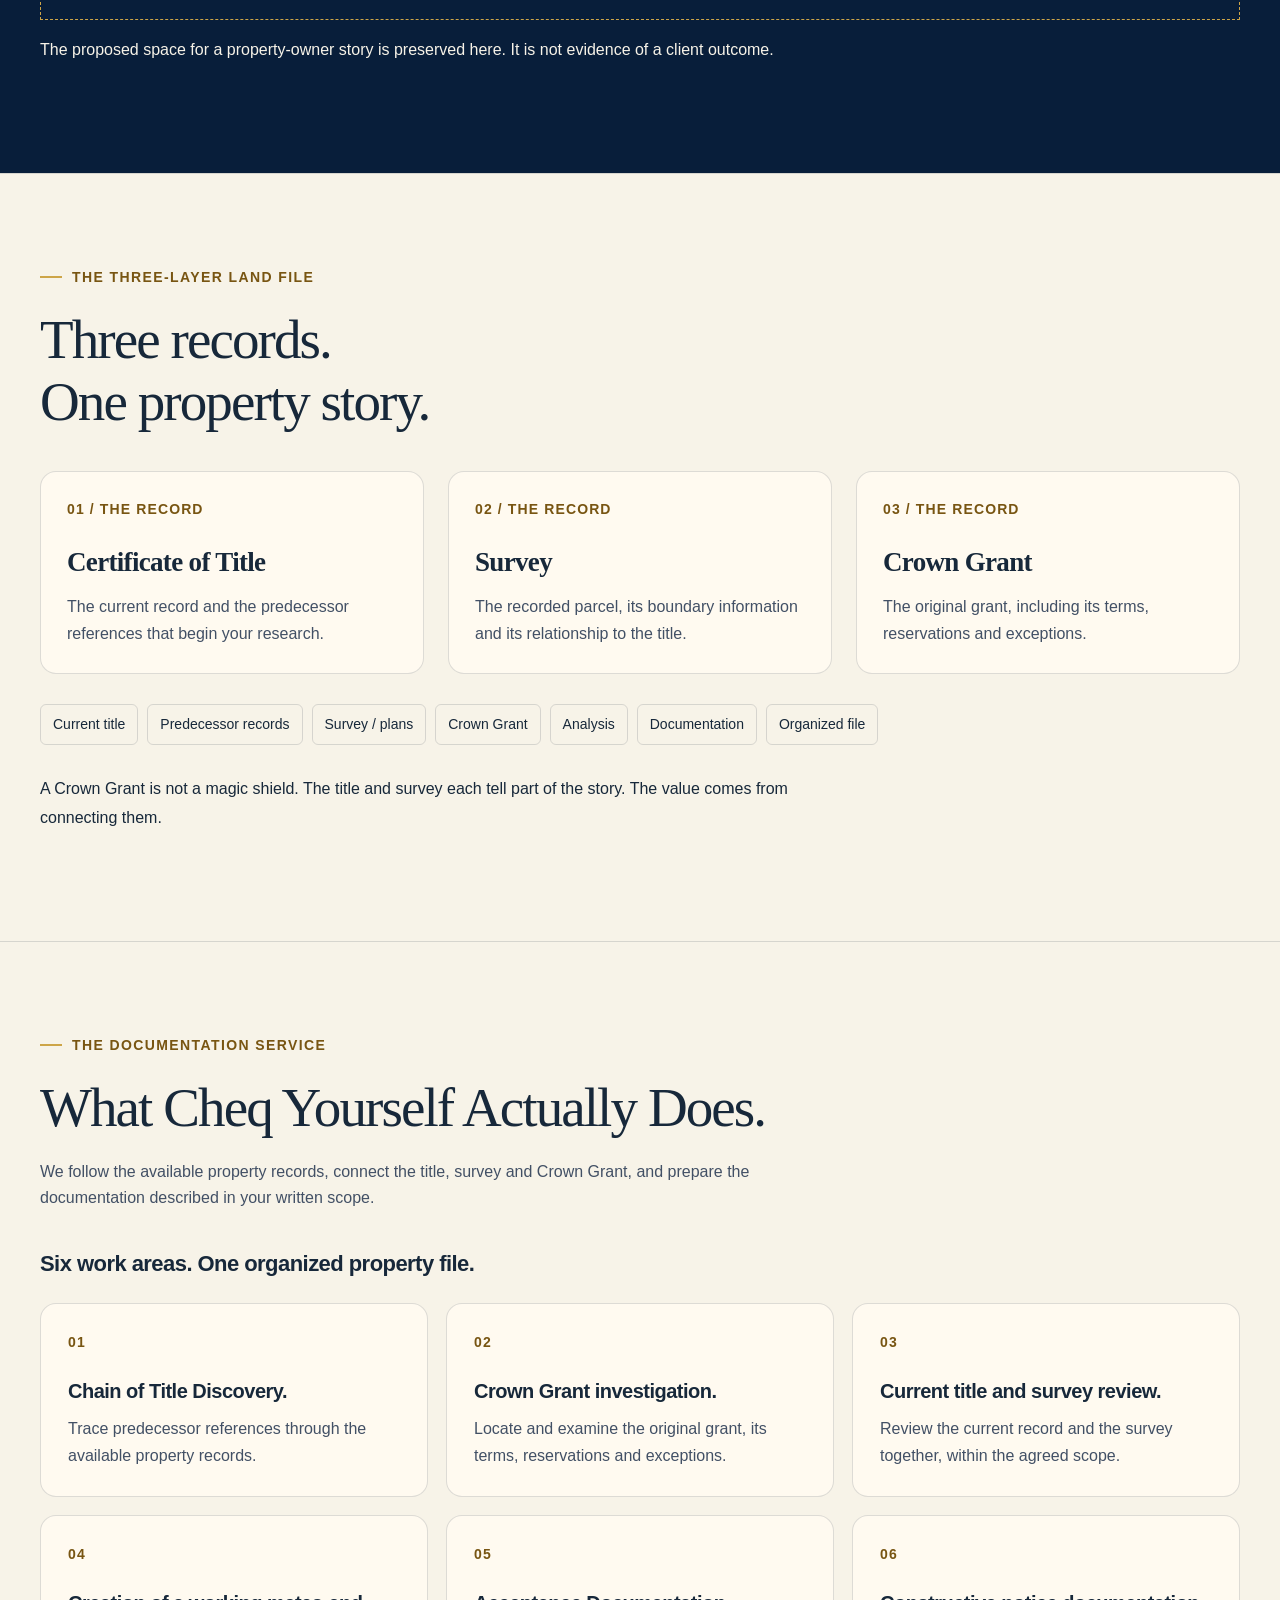
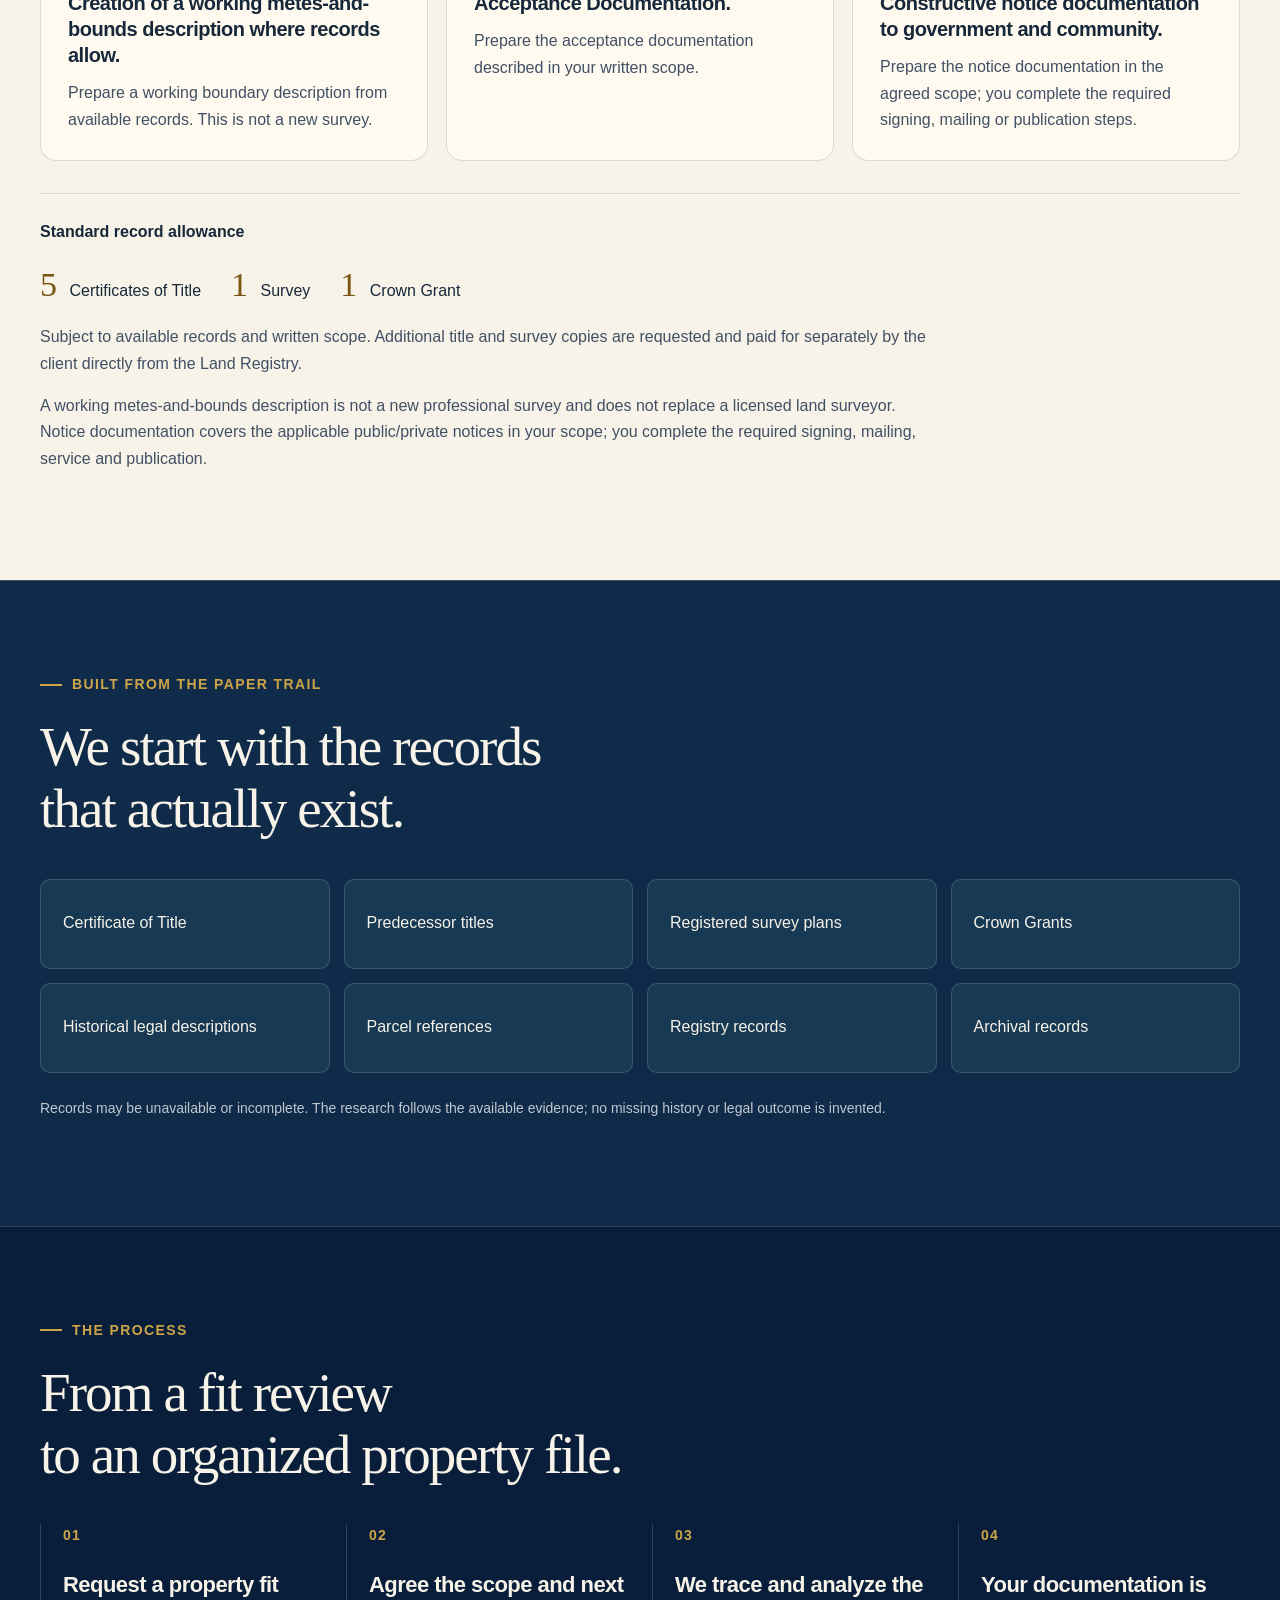
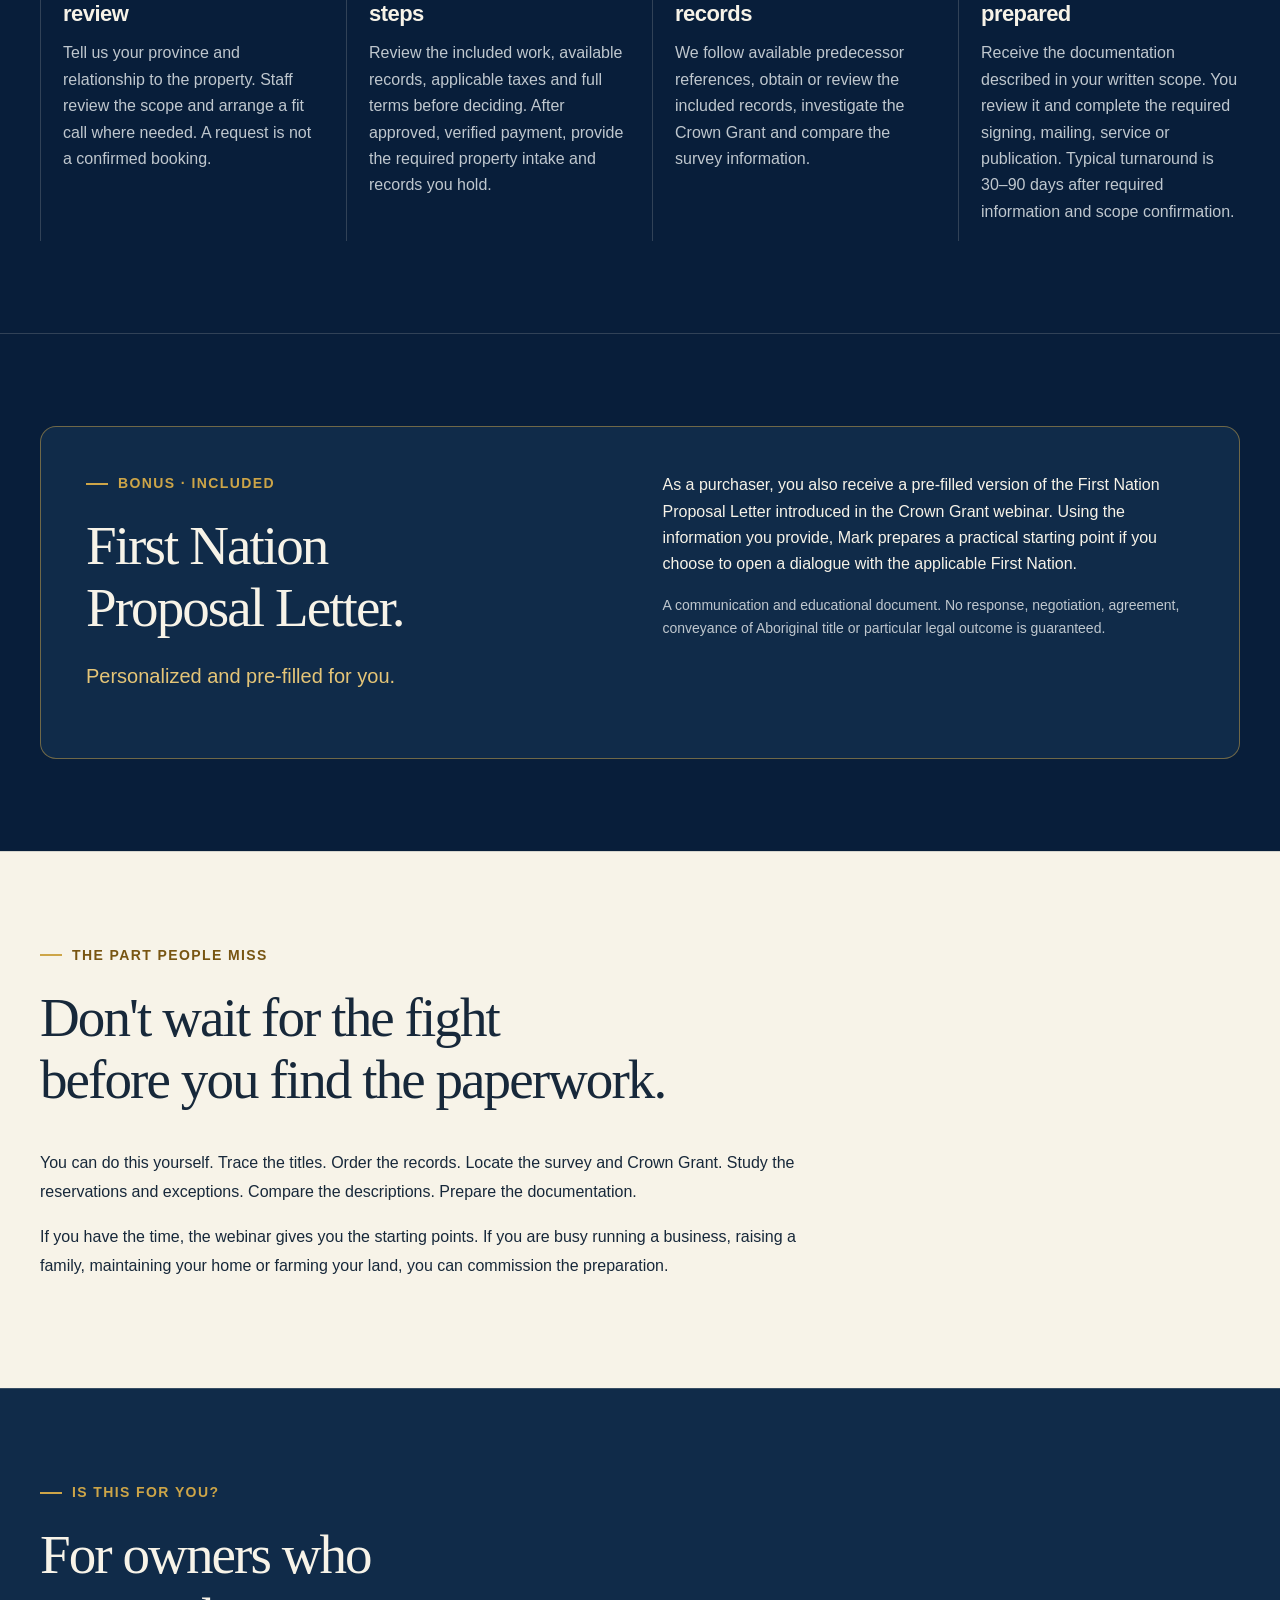
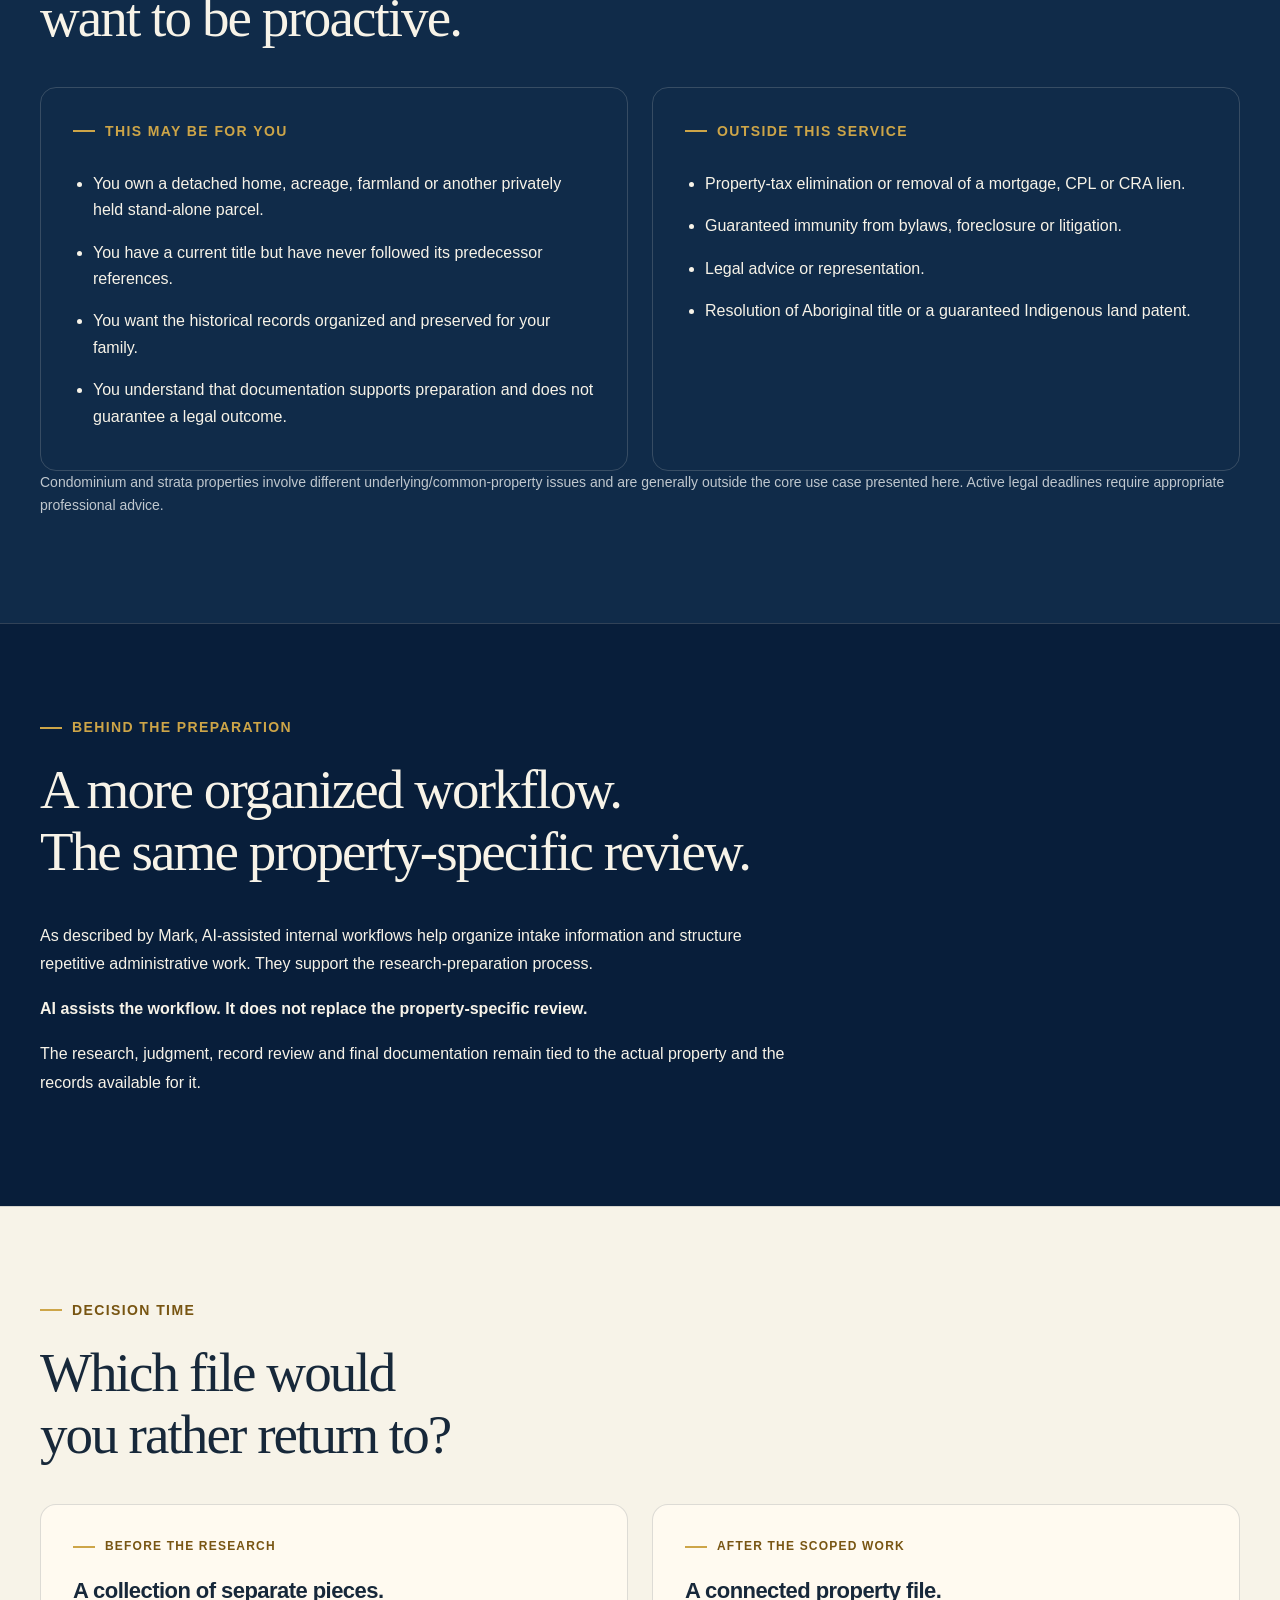
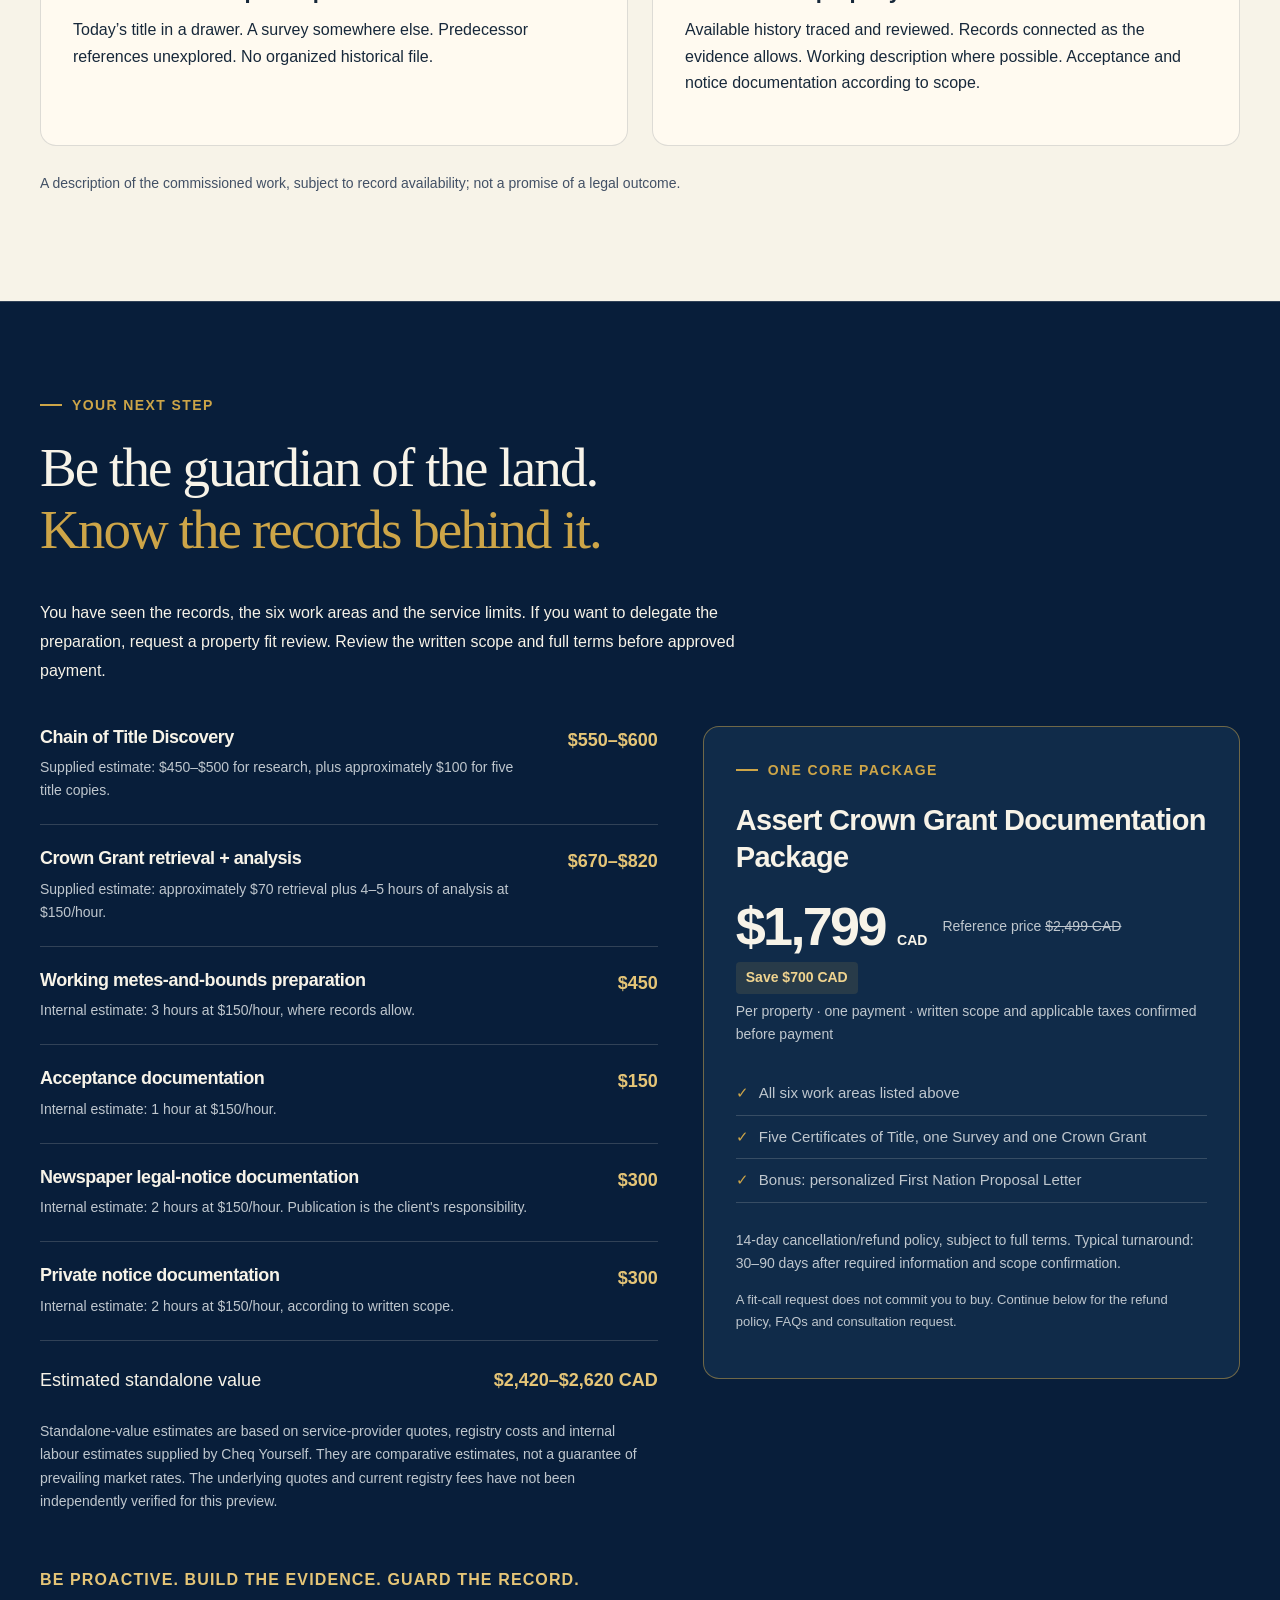
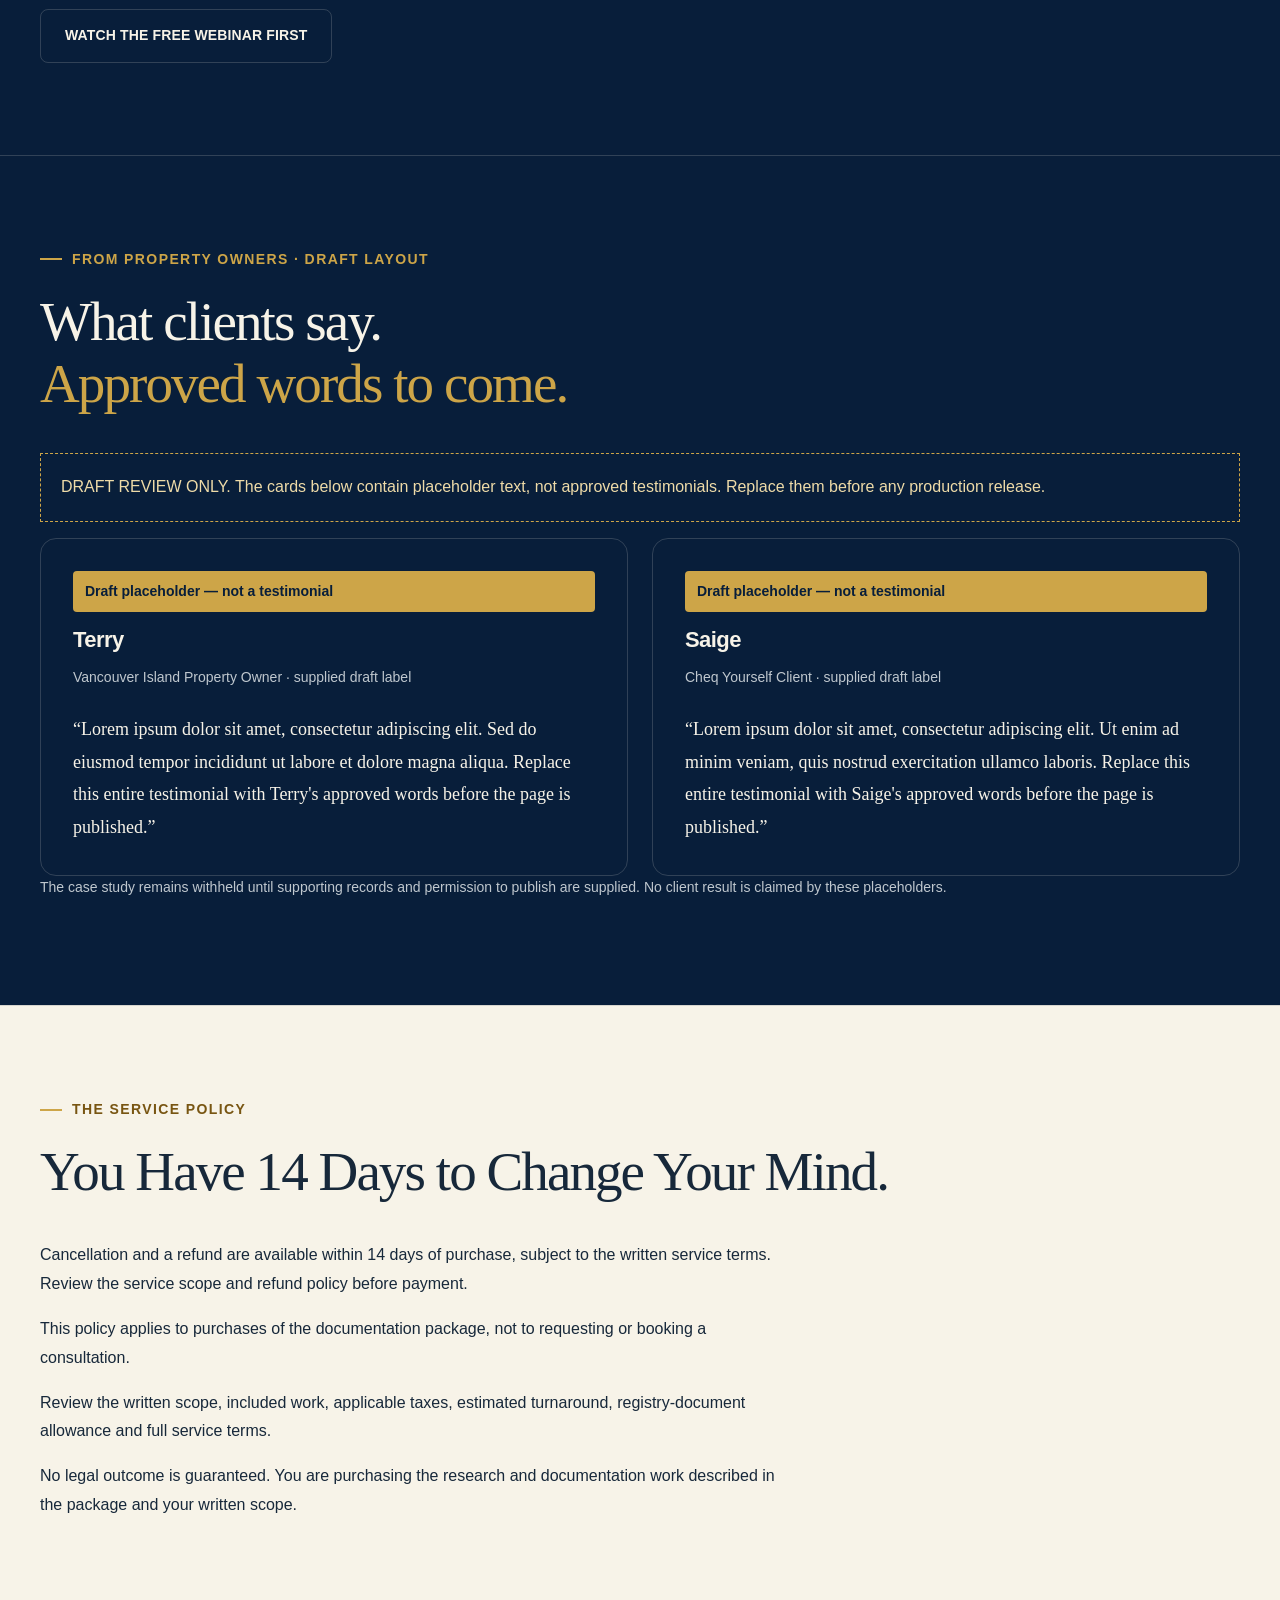
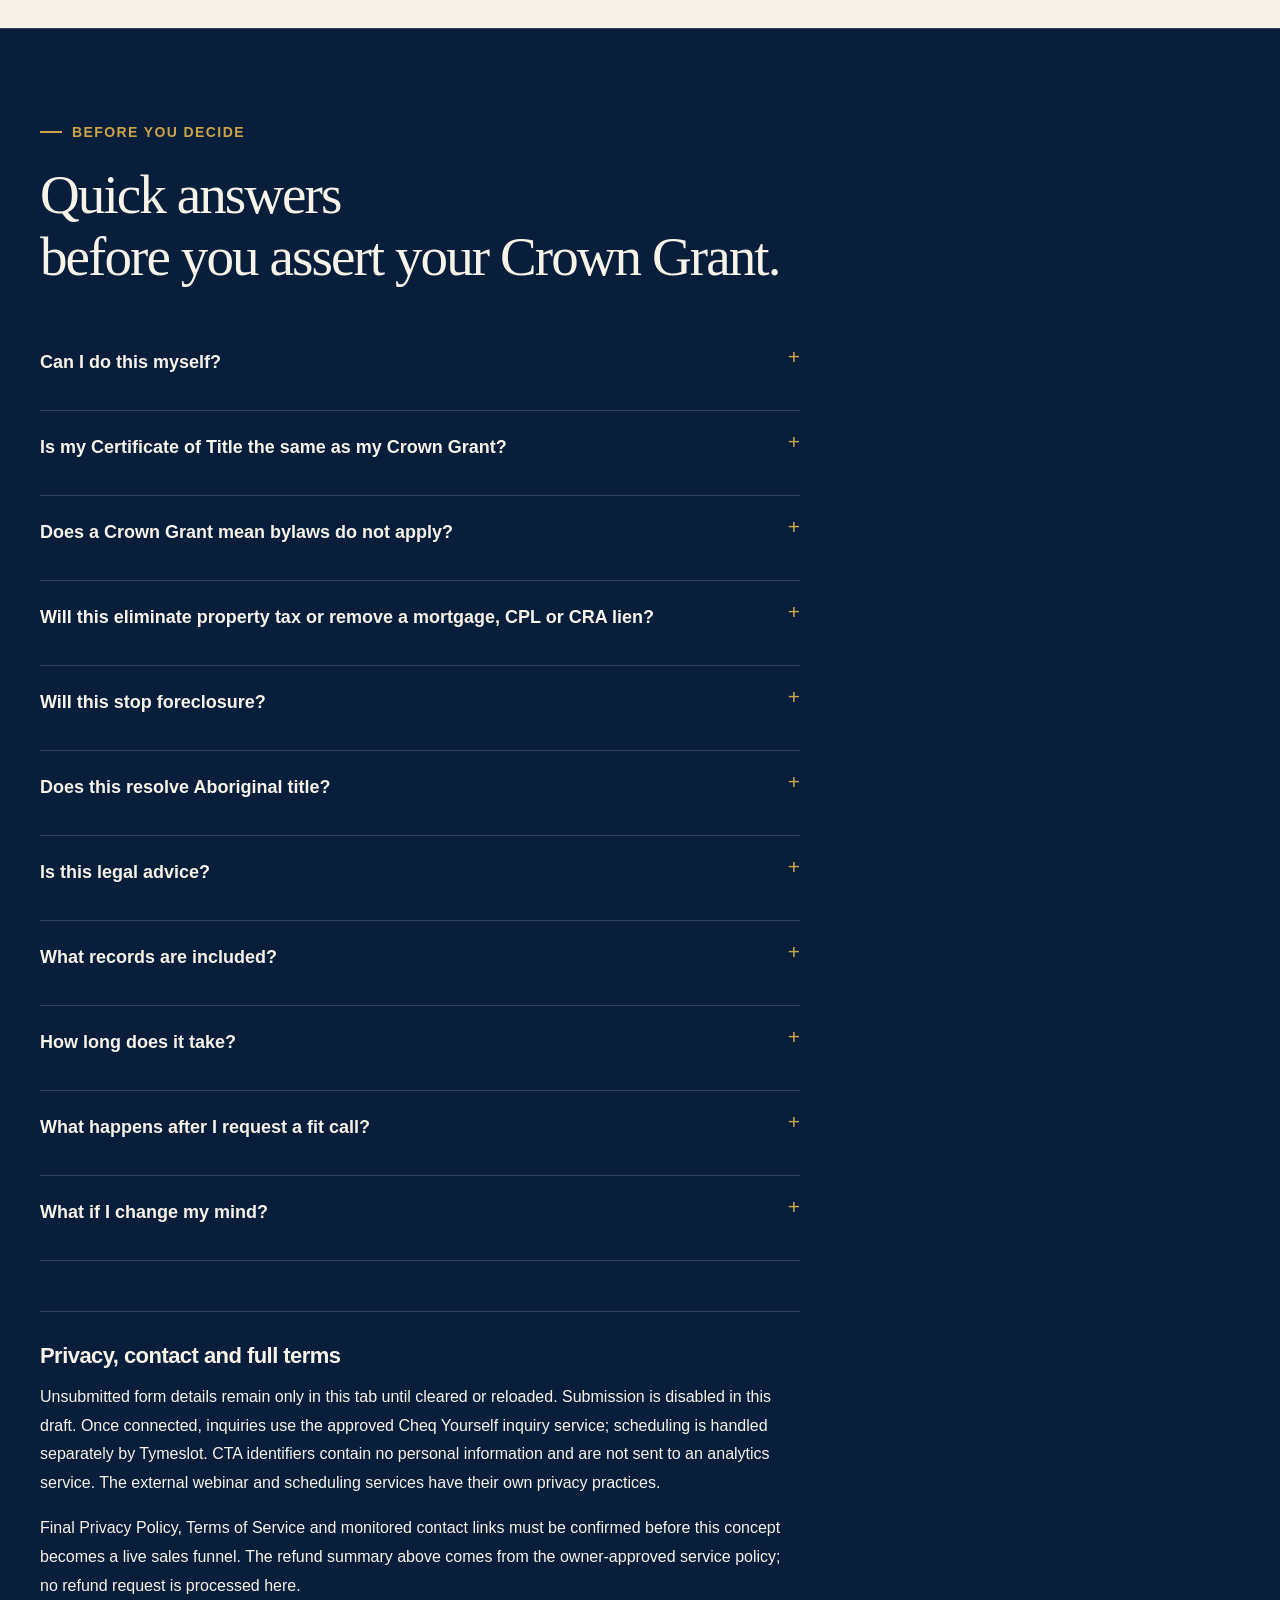
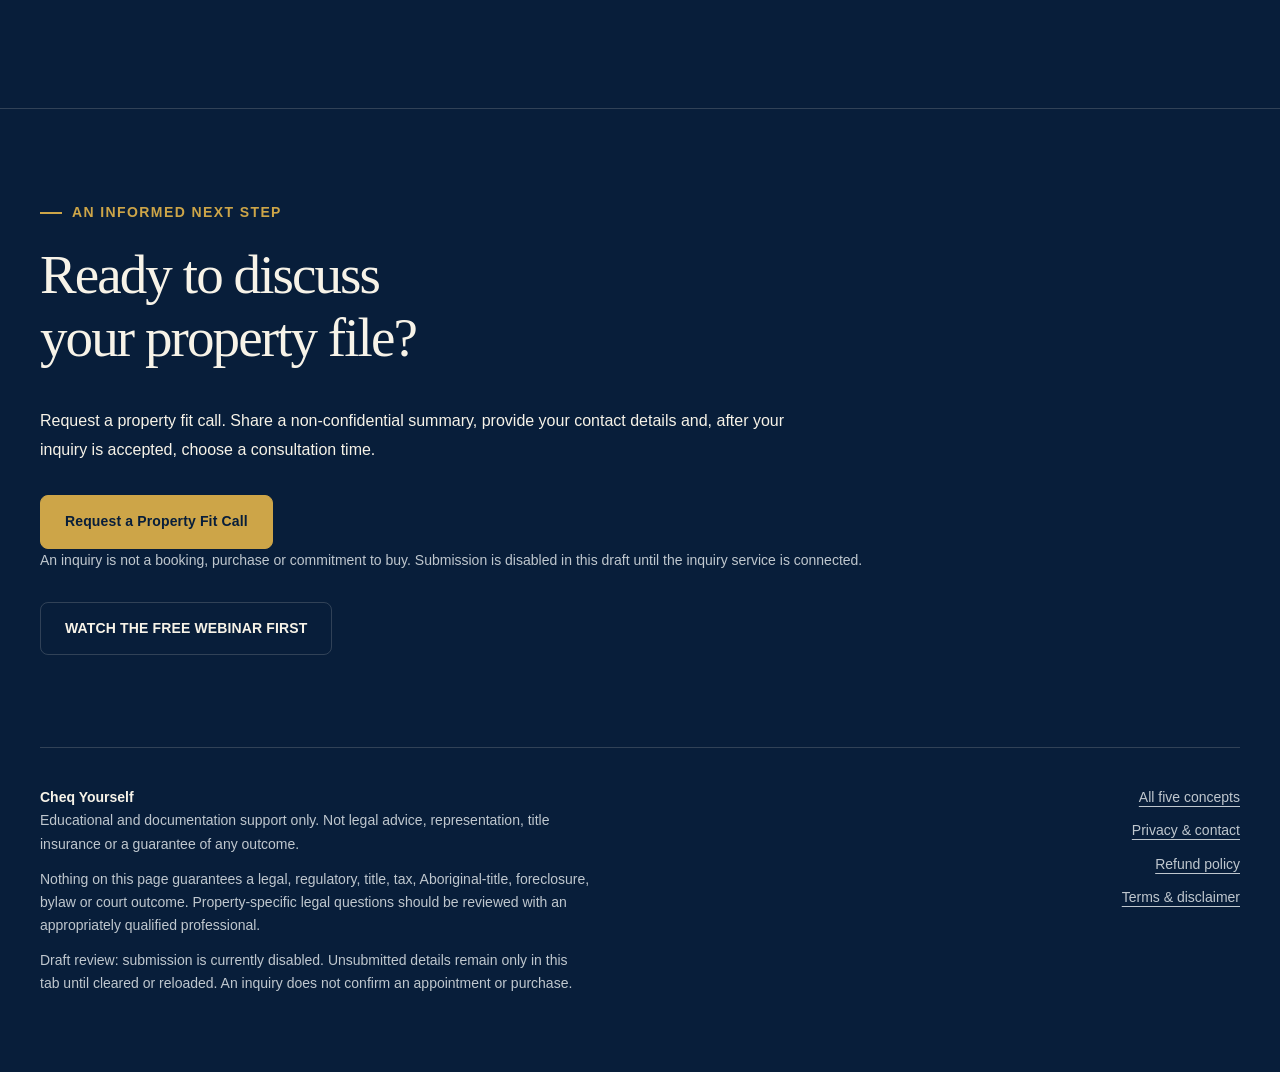
==== commit b973cfd3: "Publish centered optimized Crown Grant and desktop hero cleanup" ====
--- a/archival/index.html
+++ b/archival/index.html
@@ -1,6 +1,6 @@
 <!doctype html>
-<html lang="en-CA"><head><meta charset="utf-8"><meta name="viewport" content="width=device-width,initial-scale=1"><meta name="robots" content="noindex,nofollow"><meta name="referrer" content="no-referrer"><meta http-equiv="Content-Security-Policy" content="default-src &#x27;self&#x27;; script-src &#x27;self&#x27;; style-src &#x27;self&#x27; &#x27;unsafe-inline&#x27;; img-src &#x27;self&#x27;; media-src &#x27;self&#x27; https://constitutionalmoney.github.io; connect-src &#x27;none&#x27;; frame-src &#x27;none&#x27;; object-src &#x27;none&#x27;; base-uri &#x27;none&#x27;; form-action &#x27;none&#x27;"><meta name="description" content="Trace the records behind your Canadian property and explore the Assert Crown Grant Documentation Package with Cheq Yourself. Watch the overview, understand the work and decide your next step."><meta property="og:title" content="The Guardian of the Record | Cheq Yourself"><meta property="og:description" content="Trace the records behind your Canadian property and explore the Assert Crown Grant Documentation Package with Cheq Yourself. Watch the overview, understand the work and decide your next step."><title>The Guardian of the Record · Cheq Yourself preview</title><link rel="icon" href="../assets/brand-square.webp"><link rel="stylesheet" href="../assets/site.css"><script src="../assets/site.js" defer></script><script src="../assets/consultation.js" defer></script></head><body class="archival"><a class="skip" href="#main">Skip to content</a><div class="preview-bar"><span>Standalone design review · Founder of Cheq Yourself</span><a href="../index.html">Compare all five concepts</a></div>
-<header class="archival-header"><div class="container"><a class="brand" href="../index.html" aria-label="Cheq Yourself concept review"><img class="mark" src="../assets/cheq-yourself-logo.webp" alt="" width="43" height="44"><img class="wordmark" src="../assets/cheq-yourself-wordmark.webp" alt="Cheq Yourself" width="147" height="33"></a><nav aria-label="Page navigation"><a href="#vsl">The overview</a><a href="#written-overview">The records</a></nav></div></header><main id="main"><section class="archive-hero container"><p class="eyebrow">For Canadian homeowners, acreage owners &amp; farmers</p><h1>You Own the Land. So Why Does the Government Act Like Your Landlord?</h1><div class="archive-hero-bottom"><div><img class="hero-crown-grant" src="../assets/crown-grant-illustration.png" alt="Illustrative historical Crown Grant document with a royal crest and wax seal" width="1122" height="1402" fetchpriority="high" decoding="async"><p class="lead">The little-known Crown Grant most Canadian property owners have never seen.</p><p>You paid for it. You maintain it. You pay taxes on it. Yet someone at City Hall can still tell you what you can build, cut down, or do on your own land.</p><p>There&#x27;s an original land document most homeowners have never even looked for. And it may contain historical terms, reservations and exceptions worth understanding before your next property dispute.</p><p>Your Certificate of Title is only the beginning of the story.</p><div class="hero-desktop-details"><a class="btn " href="#what-we-do" data-service-jump data-cta-id="hero-property-fit">Request a Property Fit Call</a><div class="refund-indicator"><strong>14-Day Cancellation &amp; Refund Policy</strong><span>Subject to written service terms.</span></div><a class="story-link" href="#written-overview">Start with the records <span aria-hidden="true">↓</span></a></div></div><div class="archive-hero-video" id="vsl"><p class="player-kicker">The three records behind your property</p><div class="video-frame"><video class="vsl-video" controls playsinline preload="none" poster="../assets/vsl-video-thumbnail.png" width="1920" height="1080" aria-label="Assert Crown Grant Documentation Package — Mark Smith"><source src="https://constitutionalmoney.github.io/cheqyourself-vsl-review/assets/assert-crown-grant-v3-review.mp4" type="video/mp4"><p>Your browser does not support this video. <a href="https://constitutionalmoney.github.io/cheqyourself-vsl-review/assets/assert-crown-grant-v3-review.mp4">Open the video</a>.</p></video><button type="button" class="thumbnail-play" data-play-video aria-label="Play Assert Crown Grant video"><span aria-hidden="true">▶</span><span class="play-label">Play video</span></button></div><div class="video-options"><article><h3>Want help with your property?</h3><p>Explore the documentation service and request a consultation.</p><a class="btn " href="#what-we-do" data-service-jump data-cta-id="under-video-property-fit">Request a Property Fit Call</a></article><article><h3>Want to understand the process first?</h3><p>Watch the free Crown Grant and Aboriginal Title webinar.</p><a class="btn secondary webinar" href="https://land.cheqyourself.com" target="_blank" rel="noopener noreferrer" data-cta-id="under-video-webinar">WATCH WEBINAR NOW</a></article></div><div class="video-caption"><span>Mark Smith · Founder of Cheq Yourself</span><span>Certificate of Title · Survey · Crown Grant</span></div><p class="video-status small" role="status" data-video-status hidden>The video could not load. Try the play button again or <a href="https://constitutionalmoney.github.io/cheqyourself-vsl-review/assets/assert-crown-grant-v3-review.mp4">open the video directly</a>.</p><p class="record-words">Certificate of Title. Survey. Crown Grant.</p></div></div></section><section id="written-overview" class="archive-section archive-raised"><div class="container"><div class="archive-heading"><p class="eyebrow">The diagnosis</p><h2>The questions you would rather<br>answer before a problem.</h2></div><div class="diagnosis-grid"><article class="diagnosis-card"><span class="number">01 / You stop at today&#x27;s title</span><h3>“I already have my title. Isn&#x27;t that enough?”</h3><p>Your current title describes today&#x27;s registered record. Predecessor titles, subdivisions and historical plans may sit behind it. Following those references is a separate research task.</p></article><article class="diagnosis-card"><span class="number">02 / You research too late</span><h3>“I&#x27;ll worry about it if something happens.”</h3><p>A boundary question or land-use dispute can leave you reconstructing generations of records while someone is already asking for answers. Start with preparation.</p></article><article class="diagnosis-card"><span class="number">03 / The records are scattered</span><h3>“Where do I even start?”</h3><p>One title points to another. The survey adds a different layer. The Crown Grant may be held in another archive. The task is to connect the pieces.</p></article><article class="diagnosis-card"><span class="number">04 / The grant is not the end</span><h3>“I found the document. Now what?”</h3><p>Which land did it cover? What reservations or exceptions appear? How does today&#x27;s parcel trace back to it? One old document is only part of the file.</p></article><article class="diagnosis-card"><span class="number">05 / No organized paper trail</span><h3>“I know I saw that document somewhere…”</h3><p>A title in a drawer, a survey in another folder and correspondence buried in email are difficult to use together. Build a file you can return to.</p></article></div></div></section><section id="root-cause" class="archive-section "><div class="container"><div class="archive-heading"><p class="eyebrow">The real problem</p><h2>You don't have an<br>“old document” problem.<br><em>You have a property-file problem.</em></h2></div><div class="archive-reading"><p>Problem first. Research second. There is a more prepared order: research first, evidence ready.</p><blockquote>“Concern is rational.<br>Panic is not a plan.”</blockquote><p>Build the documentation. Build the evidence. Do the due diligence before you are forced to.</p></div></div></section><section id="case-study" class="archive-section "><div class="container"><div class="archive-heading"><p class="eyebrow">Terry&#x27;s property story · awaiting approval</p><h2>A case study needs<br>the actual records.</h2></div><p class="review-hold">Case study placeholder — no result is claimed. Terry’s story remains withheld until supporting records and permission to publish are supplied.</p><p class="archive-reading">The proposed space for a property-owner story is preserved here. It is not evidence of a client outcome.</p></div></section><section id="mechanism" class="archive-section archive-light"><div class="container"><div class="archive-heading"><p class="eyebrow">The three-layer land file</p><h2>Three records.<br>One property story.</h2></div><div class="records"><article class="record"><span class="number">01 / THE RECORD</span><h3>Certificate of Title</h3><p>The current record and the predecessor references that begin your research.</p></article><article class="record"><span class="number">02 / THE RECORD</span><h3>Survey</h3><p>The recorded parcel, its boundary information and its relationship to the title.</p></article><article class="record"><span class="number">03 / THE RECORD</span><h3>Crown Grant</h3><p>The original grant, including its terms, reservations and exceptions.</p></article></div><ol class="record-path"><li>Current title</li><li>Predecessor records</li><li>Survey / plans</li><li>Crown Grant</li><li>Analysis</li><li>Documentation</li><li>Organized file</li></ol><div class="archive-reading"><p>A Crown Grant is not a magic shield. The title and survey each tell part of the story. The value comes from connecting them.</p></div></div></section><section id="what-we-do" class="archive-section archive-light" tabindex="-1"><div class="container"><div class="archive-heading"><p class="eyebrow">The documentation service</p><h2>What Cheq Yourself Actually Does.</h2><p>We follow the available property records, connect the title, survey and Crown Grant, and prepare the documentation described in your written scope.</p></div><h3 class="deliverables-title">Six work areas. One organized property file.</h3><div class="scope-grid"><article class="scope-card"><span class="number">01</span><h3>Chain of Title Discovery.</h3><p>Trace predecessor references through the available property records.</p></article><article class="scope-card"><span class="number">02</span><h3>Crown Grant investigation.</h3><p>Locate and examine the original grant, its terms, reservations and exceptions.</p></article><article class="scope-card"><span class="number">03</span><h3>Current title and survey review.</h3><p>Review the current record and the survey together, within the agreed scope.</p></article><article class="scope-card"><span class="number">04</span><h3>Creation of a working metes-and-bounds description where records allow.</h3><p>Prepare a working boundary description from available records. This is not a new survey.</p></article><article class="scope-card"><span class="number">05</span><h3>Acceptance Documentation.</h3><p>Prepare the acceptance documentation described in your written scope.</p></article><article class="scope-card"><span class="number">06</span><h3>Constructive notice documentation to government and community.</h3><p>Prepare the notice documentation in the agreed scope; you complete the required signing, mailing or publication steps.</p></article></div><div class="archive-allowance"><strong>Standard record allowance</strong><div><span><b>5</b> Certificates of Title</span><span><b>1</b> Survey</span><span><b>1</b> Crown Grant</span></div><p>Subject to available records and written scope. Additional title and survey copies are requested and paid for separately by the client directly from the Land Registry.</p><p>A working metes-and-bounds description is not a new professional survey and does not replace a licensed land surveyor. Notice documentation covers the applicable public/private notices in your scope; you complete the required signing, mailing, service and publication.</p></div></div></section><section id="records" class="archive-section archive-raised"><div class="container"><div class="archive-heading"><p class="eyebrow">Built from the paper trail</p><h2>We start with the records<br>that actually exist.</h2></div><div class="record-chips"><span>Certificate of Title</span><span>Predecessor titles</span><span>Registered survey plans</span><span>Crown Grants</span><span>Historical legal descriptions</span><span>Parcel references</span><span>Registry records</span><span>Archival records</span></div><p class="small">Records may be unavailable or incomplete. The research follows the available evidence; no missing history or legal outcome is invented.</p></div></section><section id="process" class="archive-section "><div class="container"><div class="archive-heading"><p class="eyebrow">The process</p><h2>From a fit review<br>to an organized property file.</h2></div><div class="archive-process"><article class="process-card"><span class="number">01</span><h3>Request a property fit review</h3><p>Tell us your province and relationship to the property. Staff review the scope and arrange a fit call where needed. A request is not a confirmed booking.</p></article><article class="process-card"><span class="number">02</span><h3>Agree the scope and next steps</h3><p>Review the included work, available records, applicable taxes and full terms before deciding. After approved, verified payment, provide the required property intake and records you hold.</p></article><article class="process-card"><span class="number">03</span><h3>We trace and analyze the records</h3><p>We follow available predecessor references, obtain or review the included records, investigate the Crown Grant and compare the survey information.</p></article><article class="process-card"><span class="number">04</span><h3>Your documentation is prepared</h3><p>Receive the documentation described in your written scope. You review it and complete the required signing, mailing, service or publication. Typical turnaround is 30–90 days after required information and scope confirmation.</p></article></div></div></section><section id="bonus" class="archive-section "><div class="container"><article class="archive-bonus"><div><p class="eyebrow">Bonus · included</p><h2>First Nation<br>Proposal Letter.</h2><p class="bonus-subtitle">Personalized and pre-filled for you.</p></div><div><p>As a purchaser, you also receive a pre-filled version of the First Nation Proposal Letter introduced in the Crown Grant webinar. Using the information you provide, Mark prepares a practical starting point if you choose to open a dialogue with the applicable First Nation.</p><p class="small">A communication and educational document. No response, negotiation, agreement, conveyance of Aboriginal title or particular legal outcome is guaranteed.</p></div></article></div></section><section id="big-picture" class="archive-section archive-light"><div class="container"><div class="archive-heading"><p class="eyebrow">The part people miss</p><h2>Don't wait for the fight<br>before you find the paperwork.</h2></div><div class="archive-reading"><p>You can do this yourself. Trace the titles. Order the records. Locate the survey and Crown Grant. Study the reservations and exceptions. Compare the descriptions. Prepare the documentation.</p><p>If you have the time, the webinar gives you the starting points. If you are busy running a business, raising a family, maintaining your home or farming your land, you can commission the preparation.</p></div></div></section><section id="for-you" class="archive-section archive-raised"><div class="container"><div class="archive-heading"><p class="eyebrow">Is this for you?</p><h2>For owners who<br>want to be proactive.</h2></div><div class="archive-columns"><article><p class="eyebrow">This may be for you</p><ul><li>You own a detached home, acreage, farmland or another privately held stand-alone parcel.</li><li>You have a current title but have never followed its predecessor references.</li><li>You want the historical records organized and preserved for your family.</li><li>You understand that documentation supports preparation and does not guarantee a legal outcome.</li></ul></article><article><p class="eyebrow">Outside this service</p><ul><li>Property-tax elimination or removal of a mortgage, CPL or CRA lien.</li><li>Guaranteed immunity from bylaws, foreclosure or litigation.</li><li>Legal advice or representation.</li><li>Resolution of Aboriginal title or a guaranteed Indigenous land patent.</li></ul></article></div><p class="small">Condominium and strata properties involve different underlying/common-property issues and are generally outside the core use case presented here. Active legal deadlines require appropriate professional advice.</p></div></section><section id="workflow" class="archive-section "><div class="container"><div class="archive-heading"><p class="eyebrow">Behind the preparation</p><h2>A more organized workflow.<br>The same property-specific review.</h2></div><div class="archive-reading"><p>As described by Mark, AI-assisted internal workflows help organize intake information and structure repetitive administrative work. They support the research-preparation process.</p><p><strong>AI assists the workflow. It does not replace the property-specific review.</strong></p><p>The research, judgment, record review and final documentation remain tied to the actual property and the records available for it.</p></div></div></section><section id="before-after" class="archive-section archive-light"><div class="container"><div class="archive-heading"><p class="eyebrow">Decision time</p><h2>Which file would<br>you rather return to?</h2></div><div class="funnel-choice archive-columns"><article><p class="eyebrow">Before the research</p><h3>A collection of separate pieces.</h3><p>Today’s title in a drawer. A survey somewhere else. Predecessor references unexplored. No organized historical file.</p></article><article><p class="eyebrow">After the scoped work</p><h3>A connected property file.</h3><p>Available history traced and reviewed. Records connected as the evidence allows. Working description where possible. Acceptance and notice documentation according to scope.</p></article></div><p class="small">A description of the commissioned work, subject to record availability; not a promise of a legal outcome.</p></div></section><section id="offer" class="archive-section " data-offer-section><div class="container"><div class="archive-heading"><p class="eyebrow">Your next step</p><h2>Be the guardian of the land.<br><em>Know the records behind it.</em></h2></div><p class="archive-reading">You have seen the records, the six work areas and the service limits. If you want to delegate the preparation, request a property fit review. Review the written scope and full terms before approved payment.</p><div class="archive-value"><div class="archive-value-rows"><div class="value-row"><div><h3>Chain of Title Discovery</h3><p>Supplied estimate: $450–$500 for research, plus approximately $100 for five title copies.</p></div><strong>$550–$600</strong></div><div class="value-row"><div><h3>Crown Grant retrieval + analysis</h3><p>Supplied estimate: approximately $70 retrieval plus 4–5 hours of analysis at $150/hour.</p></div><strong>$670–$820</strong></div><div class="value-row"><div><h3>Working metes-and-bounds preparation</h3><p>Internal estimate: 3 hours at $150/hour, where records allow.</p></div><strong>$450</strong></div><div class="value-row"><div><h3>Acceptance documentation</h3><p>Internal estimate: 1 hour at $150/hour.</p></div><strong>$150</strong></div><div class="value-row"><div><h3>Newspaper legal-notice documentation</h3><p>Internal estimate: 2 hours at $150/hour. Publication is the client&#x27;s responsibility.</p></div><strong>$300</strong></div><div class="value-row"><div><h3>Private notice documentation</h3><p>Internal estimate: 2 hours at $150/hour, according to written scope.</p></div><strong>$300</strong></div><div class="value-total"><span>Estimated standalone value</span><strong>$2,420–$2,620 CAD</strong></div><p class="estimate-note">Standalone-value estimates are based on service-provider quotes, registry costs and internal labour estimates supplied by Cheq Yourself. They are comparative estimates, not a guarantee of prevailing market rates. The underlying quotes and current registry fees have not been independently verified for this preview.</p></div><aside class="archive-final-offer" id="offer-price" tabindex="-1"><p class="eyebrow">One core package</p><h3>Assert Crown Grant Documentation Package</h3><div class="price"><span class="now">$1,799 <small>CAD</small></span><span class="was">Reference price <s>$2,499 CAD</s></span><span class="save">Save $700 CAD</span><span class="unit">Per property · one payment · written scope and applicable taxes confirmed before payment</span></div><ul class="offer-summary"><li>All six work areas listed above</li><li>Five Certificates of Title, one Survey and one Crown Grant</li><li>Bonus: personalized First Nation Proposal Letter</li></ul><p class="small">14-day cancellation/refund policy, subject to full terms. Typical turnaround: 30–90 days after required information and scope confirmation.</p><p class="micro">A fit-call request does not commit you to buy. Continue below for the refund policy, FAQs and consultation request.</p></aside></div><p class="closing-tagline">Be proactive. Build the evidence. Guard the record.</p><a class="btn secondary webinar" href="https://land.cheqyourself.com" target="_blank" rel="noopener noreferrer">WATCH THE FREE WEBINAR FIRST</a></div></section><section id="proof" class="archive-section "><div class="container"><div class="archive-heading"><p class="eyebrow">From property owners · draft layout</p><h2>What clients say.<br><em>Approved words to come.</em></h2></div><p class="review-hold">DRAFT REVIEW ONLY. The cards below contain placeholder text, not approved testimonials. Replace them before any production release.</p><div class="archive-columns"><article data-placeholder="true"><p class="placeholder-badge">Draft placeholder — not a testimonial</p><h3>Terry</h3><p class="small">Vancouver Island Property Owner · supplied draft label</p><blockquote>“Lorem ipsum dolor sit amet, consectetur adipiscing elit. Sed do eiusmod tempor incididunt ut labore et dolore magna aliqua. Replace this entire testimonial with Terry's approved words before the page is published.”</blockquote></article><article data-placeholder="true"><p class="placeholder-badge">Draft placeholder — not a testimonial</p><h3>Saige</h3><p class="small">Cheq Yourself Client · supplied draft label</p><blockquote>“Lorem ipsum dolor sit amet, consectetur adipiscing elit. Ut enim ad minim veniam, quis nostrud exercitation ullamco laboris. Replace this entire testimonial with Saige's approved words before the page is published.”</blockquote></article></div><p class="small">The case study remains withheld until supporting records and permission to publish are supplied. No client result is claimed by these placeholders.</p></div></section><section id="service-policy" class="archive-section archive-light"><div class="container"><div class="archive-heading"><p class="eyebrow">The service policy</p><h2>You Have 14 Days to Change Your Mind.</h2></div><div class="archive-reading"><p>Cancellation and a refund are available within 14 days of purchase, subject to the written service terms. Review the service scope and refund policy before payment.</p><p>This policy applies to purchases of the documentation package, not to requesting or booking a consultation.</p><p>Review the written scope, included work, applicable taxes, estimated turnaround, registry-document allowance and full service terms.</p><p>No legal outcome is guaranteed. You are purchasing the research and documentation work described in the package and your written scope.</p></div></div></section><section id="questions" class="archive-section "><div class="container"><div class="archive-heading"><p class="eyebrow">Before you decide</p><h2>Quick answers<br>before you assert your Crown Grant.</h2></div><div class="faq archive-reading"><details><summary>Can I do this myself?</summary><p>Yes. You can trace title references, obtain the records and prepare your own file. The free webinar gives you the starting points. This package is for owners who prefer to have the research and documentation prepared.</p></details><details><summary>Is my Certificate of Title the same as my Crown Grant?</summary><p>No. Your Certificate of Title is the present registered record. The Crown Grant is a separate historical grant further back in the property&#x27;s history.</p></details><details><summary>Does a Crown Grant mean bylaws do not apply?</summary><p>No automatic conclusion should be assumed. The historical grant needs to be understood in context with the property history and applicable law. This service does not promise immunity from government rules.</p></details><details><summary>Will this eliminate property tax or remove a mortgage, CPL or CRA lien?</summary><p>No. This is not a property-tax elimination or charge-removal service. Registered and legal matters may require separate statutory or court processes and qualified professional advice.</p></details><details><summary>Will this stop foreclosure?</summary><p>No. No foreclosure or litigation outcome is promised.</p></details><details><summary>Does this resolve Aboriginal title?</summary><p>No. The package does not extinguish or resolve Aboriginal title. The personalized proposal letter is a starting point for dialogue; no response, agreement or legal result is guaranteed.</p></details><details><summary>Is this legal advice?</summary><p>No. Mark Smith and Cheq Yourself provide educational research and documentation support. Obtain appropriate professional advice for property-specific legal questions or active court or statutory deadlines.</p></details><details><summary>What records are included?</summary><p>The standard allowance is five Certificates of Title, one Survey and one Crown Grant, subject to record availability. Additional title and survey copies are requested and paid for separately by the client directly from the Land Registry.</p></details><details><summary>How long does it take?</summary><p>Typical turnaround is 30–90 days after the required information or documents are received and the written scope is confirmed.</p></details><details><summary>What happens after I request a fit call?</summary><p>Staff review your requested scope and arrange a fit call where needed. A request is not a confirmed booking or a commitment to buy. Agree the scope and terms before approved payment and property intake. This draft currently has no connected submission service.</p></details><details><summary>What if I change my mind?</summary><p>Cancellation and a refund are available within 14 days of purchase, subject to the written service terms. Review the included work, taxes, record allowance, turnaround and full terms before paying.</p></details></div><div class="archive-policy archive-reading" id="policies"><h3>Privacy, contact and full terms</h3><p>Unsubmitted form details remain only in this tab until cleared or reloaded. Submission is disabled in this draft. Once connected, inquiries use the approved Cheq Yourself inquiry service; scheduling is handled separately by Tymeslot. CTA identifiers contain no personal information and are not sent to an analytics service. The external webinar and scheduling services have their own privacy practices.</p><p>Final Privacy Policy, Terms of Service and monitored contact links must be confirmed before this concept becomes a live sales funnel. The refund summary above comes from the owner-approved service policy; no refund request is processed here.</p></div></div></section><section id="consultation" class="archive-section "><div class="container"><div class="archive-heading"><p class="eyebrow">An informed next step</p><h2>Ready to discuss<br>your property file?</h2></div><p class="archive-reading">Request a property fit call. Share a non-confidential summary, provide your contact details and, after your inquiry is accepted, choose a consultation time.</p><button type="button" class="btn" data-fit data-cta-id="final-consultation">Request a Property Fit Call</button><p class="micro">An inquiry is not a booking, purchase or commitment to buy. Submission is disabled in this draft until the inquiry service is connected.</p><a class="btn secondary webinar" href="https://land.cheqyourself.com" target="_blank" rel="noopener noreferrer">WATCH THE FREE WEBINAR FIRST</a></div></section></main><footer class="footer container"><div><strong>Cheq Yourself</strong><p>Educational and documentation support only. Not legal advice, representation, title insurance or a guarantee of any outcome.</p><p>Nothing on this page guarantees a legal, regulatory, title, tax, Aboriginal-title, foreclosure, bylaw or court outcome. Property-specific legal questions should be reviewed with an appropriately qualified professional.</p><p>Draft review: submission is currently disabled. Unsubmitted details remain only in this tab until cleared or reloaded. An inquiry does not confirm an appointment or purchase.</p></div><div class="footer-links"><a href="../index.html">All five concepts</a><a href="#policies">Privacy & contact</a><a href="#service-policy">Refund policy</a><a href="#policies">Terms & disclaimer</a></div></footer><dialog class="dialog consultation-dialog" id="fit-dialog" data-consultation data-inquiry-enabled="false" data-inquiry-endpoint="/api/inquiries" data-booking-url="https://tymeslot.app/cheqyourself" data-embed-script="https://tymeslot.app/embed.js" data-booking-username="cheqyourself" aria-labelledby="fit-title">
+<html lang="en-CA"><head><meta charset="utf-8"><meta name="viewport" content="width=device-width,initial-scale=1"><meta name="robots" content="noindex,nofollow"><meta name="referrer" content="no-referrer"><meta http-equiv="Content-Security-Policy" content="default-src &#x27;self&#x27;; script-src &#x27;self&#x27;; style-src &#x27;self&#x27; &#x27;unsafe-inline&#x27;; img-src &#x27;self&#x27;; media-src &#x27;self&#x27; https://constitutionalmoney.github.io; connect-src &#x27;none&#x27;; frame-src &#x27;none&#x27;; object-src &#x27;none&#x27;; base-uri &#x27;none&#x27;; form-action &#x27;none&#x27;"><meta name="description" content="Trace the records behind your Canadian property and explore the Assert Crown Grant Documentation Package with Cheq Yourself. Watch the overview, understand the work and decide your next step."><meta property="og:title" content="The Guardian of the Record | Cheq Yourself"><meta property="og:description" content="Trace the records behind your Canadian property and explore the Assert Crown Grant Documentation Package with Cheq Yourself. Watch the overview, understand the work and decide your next step."><title>The Guardian of the Record · Cheq Yourself preview</title><link rel="icon" href="../assets/brand-square.webp"><link rel="stylesheet" href="../assets/site.css?v=64327712d6fb"><script src="../assets/site.js" defer></script><script src="../assets/consultation.js" defer></script></head><body class="archival"><a class="skip" href="#main">Skip to content</a><div class="preview-bar"><span>Standalone design review · Founder of Cheq Yourself</span><a href="../index.html">Compare all five concepts</a></div>
+<header class="archival-header"><div class="container"><a class="brand" href="../index.html" aria-label="Cheq Yourself concept review"><img class="mark" src="../assets/cheq-yourself-logo.webp" alt="" width="43" height="44"><img class="wordmark" src="../assets/cheq-yourself-wordmark.webp" alt="Cheq Yourself" width="147" height="33"></a><nav aria-label="Page navigation"><a href="#vsl">The overview</a><a href="#written-overview">The records</a></nav></div></header><main id="main"><section class="archive-hero container"><p class="eyebrow">For Canadian homeowners, acreage owners &amp; farmers</p><h1>You Own the Land. So Why Does the Government Act Like Your Landlord?</h1><div class="archive-hero-bottom"><div><p class="lead">The little-known Crown Grant most Canadian property owners have never seen.</p><figure class="hero-crown-frame"><img class="hero-crown-grant" src="../assets/crown-grant-380.webp" srcset="../assets/crown-grant-380.webp 380w, ../assets/crown-grant-690.webp 690w" sizes="(max-width:700px) 45vw, (max-width:1000px) 23vw, 230px" alt="Illustrative historical Crown Grant document with a royal crest and wax seal" width="1122" height="1402" fetchpriority="high" decoding="async"></figure><p>You paid for it. You maintain it. You pay taxes on it. Yet someone at City Hall can still tell you what you can build, cut down, or do on your own land.</p><p>There&#x27;s an original land document most homeowners have never even looked for. And it may contain historical terms, reservations and exceptions worth understanding before your next property dispute.</p><p>Your Certificate of Title is only the beginning of the story.</p></div><div class="archive-hero-video" id="vsl"><div class="video-frame"><video class="vsl-video" controls playsinline preload="none" poster="../assets/vsl-video-thumbnail.png" width="1920" height="1080" aria-label="Assert Crown Grant Documentation Package — Mark Smith"><source src="https://constitutionalmoney.github.io/cheqyourself-vsl-review/assets/assert-crown-grant-v3-review.mp4" type="video/mp4"><p>Your browser does not support this video. <a href="https://constitutionalmoney.github.io/cheqyourself-vsl-review/assets/assert-crown-grant-v3-review.mp4">Open the video</a>.</p></video><button type="button" class="thumbnail-play" data-play-video aria-label="Play Assert Crown Grant video"><span aria-hidden="true">▶</span><span class="play-label">Play video</span></button></div><div class="video-options"><article><h3>Want help with your property?</h3><p>Explore the documentation service and request a consultation.</p><a class="btn " href="#what-we-do" data-service-jump data-cta-id="under-video-property-fit">Request a Property Fit Call</a></article><article><h3>Want to understand the process first?</h3><p>Watch the free Crown Grant and Aboriginal Title webinar.</p><a class="btn secondary webinar" href="https://land.cheqyourself.com" target="_blank" rel="noopener noreferrer" data-cta-id="under-video-webinar">WATCH WEBINAR NOW</a></article></div><a class="story-link" href="#written-overview">Start with the records <span aria-hidden="true">↓</span></a><div class="video-caption"><span>Mark Smith · Founder of Cheq Yourself</span></div><p class="video-status small" role="status" data-video-status hidden>The video could not load. Try the play button again or <a href="https://constitutionalmoney.github.io/cheqyourself-vsl-review/assets/assert-crown-grant-v3-review.mp4">open the video directly</a>.</p></div></div></section><section id="written-overview" class="archive-section archive-raised"><div class="container"><div class="archive-heading"><p class="eyebrow">The diagnosis</p><h2>The questions you would rather<br>answer before a problem.</h2></div><div class="diagnosis-grid"><article class="diagnosis-card"><span class="number">01 / You stop at today&#x27;s title</span><h3>“I already have my title. Isn&#x27;t that enough?”</h3><p>Your current title describes today&#x27;s registered record. Predecessor titles, subdivisions and historical plans may sit behind it. Following those references is a separate research task.</p></article><article class="diagnosis-card"><span class="number">02 / You research too late</span><h3>“I&#x27;ll worry about it if something happens.”</h3><p>A boundary question or land-use dispute can leave you reconstructing generations of records while someone is already asking for answers. Start with preparation.</p></article><article class="diagnosis-card"><span class="number">03 / The records are scattered</span><h3>“Where do I even start?”</h3><p>One title points to another. The survey adds a different layer. The Crown Grant may be held in another archive. The task is to connect the pieces.</p></article><article class="diagnosis-card"><span class="number">04 / The grant is not the end</span><h3>“I found the document. Now what?”</h3><p>Which land did it cover? What reservations or exceptions appear? How does today&#x27;s parcel trace back to it? One old document is only part of the file.</p></article><article class="diagnosis-card"><span class="number">05 / No organized paper trail</span><h3>“I know I saw that document somewhere…”</h3><p>A title in a drawer, a survey in another folder and correspondence buried in email are difficult to use together. Build a file you can return to.</p></article></div></div></section><section id="root-cause" class="archive-section "><div class="container"><div class="archive-heading"><p class="eyebrow">The real problem</p><h2>You don't have an<br>“old document” problem.<br><em>You have a property-file problem.</em></h2></div><div class="archive-reading"><p>Problem first. Research second. There is a more prepared order: research first, evidence ready.</p><blockquote>“Concern is rational.<br>Panic is not a plan.”</blockquote><p>Build the documentation. Build the evidence. Do the due diligence before you are forced to.</p></div></div></section><section id="case-study" class="archive-section "><div class="container"><div class="archive-heading"><p class="eyebrow">Terry&#x27;s property story · awaiting approval</p><h2>A case study needs<br>the actual records.</h2></div><p class="review-hold">Case study placeholder — no result is claimed. Terry’s story remains withheld until supporting records and permission to publish are supplied.</p><p class="archive-reading">The proposed space for a property-owner story is preserved here. It is not evidence of a client outcome.</p></div></section><section id="mechanism" class="archive-section archive-light"><div class="container"><div class="archive-heading"><p class="eyebrow">The three-layer land file</p><h2>Three records.<br>One property story.</h2></div><div class="records"><article class="record"><span class="number">01 / THE RECORD</span><h3>Certificate of Title</h3><p>The current record and the predecessor references that begin your research.</p></article><article class="record"><span class="number">02 / THE RECORD</span><h3>Survey</h3><p>The recorded parcel, its boundary information and its relationship to the title.</p></article><article class="record"><span class="number">03 / THE RECORD</span><h3>Crown Grant</h3><p>The original grant, including its terms, reservations and exceptions.</p></article></div><ol class="record-path"><li>Current title</li><li>Predecessor records</li><li>Survey / plans</li><li>Crown Grant</li><li>Analysis</li><li>Documentation</li><li>Organized file</li></ol><div class="archive-reading"><p>A Crown Grant is not a magic shield. The title and survey each tell part of the story. The value comes from connecting them.</p></div></div></section><section id="what-we-do" class="archive-section archive-light" tabindex="-1"><div class="container"><div class="archive-heading"><p class="eyebrow">The documentation service</p><h2>What Cheq Yourself Actually Does.</h2><p>We follow the available property records, connect the title, survey and Crown Grant, and prepare the documentation described in your written scope.</p></div><h3 class="deliverables-title">Six work areas. One organized property file.</h3><div class="scope-grid"><article class="scope-card"><span class="number">01</span><h3>Chain of Title Discovery.</h3><p>Trace predecessor references through the available property records.</p></article><article class="scope-card"><span class="number">02</span><h3>Crown Grant investigation.</h3><p>Locate and examine the original grant, its terms, reservations and exceptions.</p></article><article class="scope-card"><span class="number">03</span><h3>Current title and survey review.</h3><p>Review the current record and the survey together, within the agreed scope.</p></article><article class="scope-card"><span class="number">04</span><h3>Creation of a working metes-and-bounds description where records allow.</h3><p>Prepare a working boundary description from available records. This is not a new survey.</p></article><article class="scope-card"><span class="number">05</span><h3>Acceptance Documentation.</h3><p>Prepare the acceptance documentation described in your written scope.</p></article><article class="scope-card"><span class="number">06</span><h3>Constructive notice documentation to government and community.</h3><p>Prepare the notice documentation in the agreed scope; you complete the required signing, mailing or publication steps.</p></article></div><div class="archive-allowance"><strong>Standard record allowance</strong><div><span><b>5</b> Certificates of Title</span><span><b>1</b> Survey</span><span><b>1</b> Crown Grant</span></div><p>Subject to available records and written scope. Additional title and survey copies are requested and paid for separately by the client directly from the Land Registry.</p><p>A working metes-and-bounds description is not a new professional survey and does not replace a licensed land surveyor. Notice documentation covers the applicable public/private notices in your scope; you complete the required signing, mailing, service and publication.</p></div></div></section><section id="records" class="archive-section archive-raised"><div class="container"><div class="archive-heading"><p class="eyebrow">Built from the paper trail</p><h2>We start with the records<br>that actually exist.</h2></div><div class="record-chips"><span>Certificate of Title</span><span>Predecessor titles</span><span>Registered survey plans</span><span>Crown Grants</span><span>Historical legal descriptions</span><span>Parcel references</span><span>Registry records</span><span>Archival records</span></div><p class="small">Records may be unavailable or incomplete. The research follows the available evidence; no missing history or legal outcome is invented.</p></div></section><section id="process" class="archive-section "><div class="container"><div class="archive-heading"><p class="eyebrow">The process</p><h2>From a fit review<br>to an organized property file.</h2></div><div class="archive-process"><article class="process-card"><span class="number">01</span><h3>Request a property fit review</h3><p>Tell us your province and relationship to the property. Staff review the scope and arrange a fit call where needed. A request is not a confirmed booking.</p></article><article class="process-card"><span class="number">02</span><h3>Agree the scope and next steps</h3><p>Review the included work, available records, applicable taxes and full terms before deciding. After approved, verified payment, provide the required property intake and records you hold.</p></article><article class="process-card"><span class="number">03</span><h3>We trace and analyze the records</h3><p>We follow available predecessor references, obtain or review the included records, investigate the Crown Grant and compare the survey information.</p></article><article class="process-card"><span class="number">04</span><h3>Your documentation is prepared</h3><p>Receive the documentation described in your written scope. You review it and complete the required signing, mailing, service or publication. Typical turnaround is 30–90 days after required information and scope confirmation.</p></article></div></div></section><section id="bonus" class="archive-section "><div class="container"><article class="archive-bonus"><div><p class="eyebrow">Bonus · included</p><h2>First Nation<br>Proposal Letter.</h2><p class="bonus-subtitle">Personalized and pre-filled for you.</p></div><div><p>As a purchaser, you also receive a pre-filled version of the First Nation Proposal Letter introduced in the Crown Grant webinar. Using the information you provide, Mark prepares a practical starting point if you choose to open a dialogue with the applicable First Nation.</p><p class="small">A communication and educational document. No response, negotiation, agreement, conveyance of Aboriginal title or particular legal outcome is guaranteed.</p></div></article></div></section><section id="big-picture" class="archive-section archive-light"><div class="container"><div class="archive-heading"><p class="eyebrow">The part people miss</p><h2>Don't wait for the fight<br>before you find the paperwork.</h2></div><div class="archive-reading"><p>You can do this yourself. Trace the titles. Order the records. Locate the survey and Crown Grant. Study the reservations and exceptions. Compare the descriptions. Prepare the documentation.</p><p>If you have the time, the webinar gives you the starting points. If you are busy running a business, raising a family, maintaining your home or farming your land, you can commission the preparation.</p></div></div></section><section id="for-you" class="archive-section archive-raised"><div class="container"><div class="archive-heading"><p class="eyebrow">Is this for you?</p><h2>For owners who<br>want to be proactive.</h2></div><div class="archive-columns"><article><p class="eyebrow">This may be for you</p><ul><li>You own a detached home, acreage, farmland or another privately held stand-alone parcel.</li><li>You have a current title but have never followed its predecessor references.</li><li>You want the historical records organized and preserved for your family.</li><li>You understand that documentation supports preparation and does not guarantee a legal outcome.</li></ul></article><article><p class="eyebrow">Outside this service</p><ul><li>Property-tax elimination or removal of a mortgage, CPL or CRA lien.</li><li>Guaranteed immunity from bylaws, foreclosure or litigation.</li><li>Legal advice or representation.</li><li>Resolution of Aboriginal title or a guaranteed Indigenous land patent.</li></ul></article></div><p class="small">Condominium and strata properties involve different underlying/common-property issues and are generally outside the core use case presented here. Active legal deadlines require appropriate professional advice.</p></div></section><section id="workflow" class="archive-section "><div class="container"><div class="archive-heading"><p class="eyebrow">Behind the preparation</p><h2>A more organized workflow.<br>The same property-specific review.</h2></div><div class="archive-reading"><p>As described by Mark, AI-assisted internal workflows help organize intake information and structure repetitive administrative work. They support the research-preparation process.</p><p><strong>AI assists the workflow. It does not replace the property-specific review.</strong></p><p>The research, judgment, record review and final documentation remain tied to the actual property and the records available for it.</p></div></div></section><section id="before-after" class="archive-section archive-light"><div class="container"><div class="archive-heading"><p class="eyebrow">Decision time</p><h2>Which file would<br>you rather return to?</h2></div><div class="funnel-choice archive-columns"><article><p class="eyebrow">Before the research</p><h3>A collection of separate pieces.</h3><p>Today’s title in a drawer. A survey somewhere else. Predecessor references unexplored. No organized historical file.</p></article><article><p class="eyebrow">After the scoped work</p><h3>A connected property file.</h3><p>Available history traced and reviewed. Records connected as the evidence allows. Working description where possible. Acceptance and notice documentation according to scope.</p></article></div><p class="small">A description of the commissioned work, subject to record availability; not a promise of a legal outcome.</p></div></section><section id="offer" class="archive-section " data-offer-section><div class="container"><div class="archive-heading"><p class="eyebrow">Your next step</p><h2>Be the guardian of the land.<br><em>Know the records behind it.</em></h2></div><p class="archive-reading">You have seen the records, the six work areas and the service limits. If you want to delegate the preparation, request a property fit review. Review the written scope and full terms before approved payment.</p><div class="archive-value"><div class="archive-value-rows"><div class="value-row"><div><h3>Chain of Title Discovery</h3><p>Supplied estimate: $450–$500 for research, plus approximately $100 for five title copies.</p></div><strong>$550–$600</strong></div><div class="value-row"><div><h3>Crown Grant retrieval + analysis</h3><p>Supplied estimate: approximately $70 retrieval plus 4–5 hours of analysis at $150/hour.</p></div><strong>$670–$820</strong></div><div class="value-row"><div><h3>Working metes-and-bounds preparation</h3><p>Internal estimate: 3 hours at $150/hour, where records allow.</p></div><strong>$450</strong></div><div class="value-row"><div><h3>Acceptance documentation</h3><p>Internal estimate: 1 hour at $150/hour.</p></div><strong>$150</strong></div><div class="value-row"><div><h3>Newspaper legal-notice documentation</h3><p>Internal estimate: 2 hours at $150/hour. Publication is the client&#x27;s responsibility.</p></div><strong>$300</strong></div><div class="value-row"><div><h3>Private notice documentation</h3><p>Internal estimate: 2 hours at $150/hour, according to written scope.</p></div><strong>$300</strong></div><div class="value-total"><span>Estimated standalone value</span><strong>$2,420–$2,620 CAD</strong></div><p class="estimate-note">Standalone-value estimates are based on service-provider quotes, registry costs and internal labour estimates supplied by Cheq Yourself. They are comparative estimates, not a guarantee of prevailing market rates. The underlying quotes and current registry fees have not been independently verified for this preview.</p></div><aside class="archive-final-offer" id="offer-price" tabindex="-1"><p class="eyebrow">One core package</p><h3>Assert Crown Grant Documentation Package</h3><div class="price"><span class="now">$1,799 <small>CAD</small></span><span class="was">Reference price <s>$2,499 CAD</s></span><span class="save">Save $700 CAD</span><span class="unit">Per property · one payment · written scope and applicable taxes confirmed before payment</span></div><ul class="offer-summary"><li>All six work areas listed above</li><li>Five Certificates of Title, one Survey and one Crown Grant</li><li>Bonus: personalized First Nation Proposal Letter</li></ul><p class="small">14-day cancellation/refund policy, subject to full terms. Typical turnaround: 30–90 days after required information and scope confirmation.</p><p class="micro">A fit-call request does not commit you to buy. Continue below for the refund policy, FAQs and consultation request.</p></aside></div><p class="closing-tagline">Be proactive. Build the evidence. Guard the record.</p><a class="btn secondary webinar" href="https://land.cheqyourself.com" target="_blank" rel="noopener noreferrer">WATCH THE FREE WEBINAR FIRST</a></div></section><section id="proof" class="archive-section "><div class="container"><div class="archive-heading"><p class="eyebrow">From property owners · draft layout</p><h2>What clients say.<br><em>Approved words to come.</em></h2></div><p class="review-hold">DRAFT REVIEW ONLY. The cards below contain placeholder text, not approved testimonials. Replace them before any production release.</p><div class="archive-columns"><article data-placeholder="true"><p class="placeholder-badge">Draft placeholder — not a testimonial</p><h3>Terry</h3><p class="small">Vancouver Island Property Owner · supplied draft label</p><blockquote>“Lorem ipsum dolor sit amet, consectetur adipiscing elit. Sed do eiusmod tempor incididunt ut labore et dolore magna aliqua. Replace this entire testimonial with Terry's approved words before the page is published.”</blockquote></article><article data-placeholder="true"><p class="placeholder-badge">Draft placeholder — not a testimonial</p><h3>Saige</h3><p class="small">Cheq Yourself Client · supplied draft label</p><blockquote>“Lorem ipsum dolor sit amet, consectetur adipiscing elit. Ut enim ad minim veniam, quis nostrud exercitation ullamco laboris. Replace this entire testimonial with Saige's approved words before the page is published.”</blockquote></article></div><p class="small">The case study remains withheld until supporting records and permission to publish are supplied. No client result is claimed by these placeholders.</p></div></section><section id="service-policy" class="archive-section archive-light"><div class="container"><div class="archive-heading"><p class="eyebrow">The service policy</p><h2>You Have 14 Days to Change Your Mind.</h2></div><div class="archive-reading"><p>Cancellation and a refund are available within 14 days of purchase, subject to the written service terms. Review the service scope and refund policy before payment.</p><p>This policy applies to purchases of the documentation package, not to requesting or booking a consultation.</p><p>Review the written scope, included work, applicable taxes, estimated turnaround, registry-document allowance and full service terms.</p><p>No legal outcome is guaranteed. You are purchasing the research and documentation work described in the package and your written scope.</p></div></div></section><section id="questions" class="archive-section "><div class="container"><div class="archive-heading"><p class="eyebrow">Before you decide</p><h2>Quick answers<br>before you assert your Crown Grant.</h2></div><div class="faq archive-reading"><details><summary>Can I do this myself?</summary><p>Yes. You can trace title references, obtain the records and prepare your own file. The free webinar gives you the starting points. This package is for owners who prefer to have the research and documentation prepared.</p></details><details><summary>Is my Certificate of Title the same as my Crown Grant?</summary><p>No. Your Certificate of Title is the present registered record. The Crown Grant is a separate historical grant further back in the property&#x27;s history.</p></details><details><summary>Does a Crown Grant mean bylaws do not apply?</summary><p>No automatic conclusion should be assumed. The historical grant needs to be understood in context with the property history and applicable law. This service does not promise immunity from government rules.</p></details><details><summary>Will this eliminate property tax or remove a mortgage, CPL or CRA lien?</summary><p>No. This is not a property-tax elimination or charge-removal service. Registered and legal matters may require separate statutory or court processes and qualified professional advice.</p></details><details><summary>Will this stop foreclosure?</summary><p>No. No foreclosure or litigation outcome is promised.</p></details><details><summary>Does this resolve Aboriginal title?</summary><p>No. The package does not extinguish or resolve Aboriginal title. The personalized proposal letter is a starting point for dialogue; no response, agreement or legal result is guaranteed.</p></details><details><summary>Is this legal advice?</summary><p>No. Mark Smith and Cheq Yourself provide educational research and documentation support. Obtain appropriate professional advice for property-specific legal questions or active court or statutory deadlines.</p></details><details><summary>What records are included?</summary><p>The standard allowance is five Certificates of Title, one Survey and one Crown Grant, subject to record availability. Additional title and survey copies are requested and paid for separately by the client directly from the Land Registry.</p></details><details><summary>How long does it take?</summary><p>Typical turnaround is 30–90 days after the required information or documents are received and the written scope is confirmed.</p></details><details><summary>What happens after I request a fit call?</summary><p>Staff review your requested scope and arrange a fit call where needed. A request is not a confirmed booking or a commitment to buy. Agree the scope and terms before approved payment and property intake. This draft currently has no connected submission service.</p></details><details><summary>What if I change my mind?</summary><p>Cancellation and a refund are available within 14 days of purchase, subject to the written service terms. Review the included work, taxes, record allowance, turnaround and full terms before paying.</p></details></div><div class="archive-policy archive-reading" id="policies"><h3>Privacy, contact and full terms</h3><p>Unsubmitted form details remain only in this tab until cleared or reloaded. Submission is disabled in this draft. Once connected, inquiries use the approved Cheq Yourself inquiry service; scheduling is handled separately by Tymeslot. CTA identifiers contain no personal information and are not sent to an analytics service. The external webinar and scheduling services have their own privacy practices.</p><p>Final Privacy Policy, Terms of Service and monitored contact links must be confirmed before this concept becomes a live sales funnel. The refund summary above comes from the owner-approved service policy; no refund request is processed here.</p></div></div></section><section id="consultation" class="archive-section "><div class="container"><div class="archive-heading"><p class="eyebrow">An informed next step</p><h2>Ready to discuss<br>your property file?</h2></div><p class="archive-reading">Request a property fit call. Share a non-confidential summary, provide your contact details and, after your inquiry is accepted, choose a consultation time.</p><button type="button" class="btn" data-fit data-cta-id="final-consultation">Request a Property Fit Call</button><p class="micro">An inquiry is not a booking, purchase or commitment to buy. Submission is disabled in this draft until the inquiry service is connected.</p><a class="btn secondary webinar" href="https://land.cheqyourself.com" target="_blank" rel="noopener noreferrer">WATCH THE FREE WEBINAR FIRST</a></div></section></main><footer class="footer container"><div><strong>Cheq Yourself</strong><p>Educational and documentation support only. Not legal advice, representation, title insurance or a guarantee of any outcome.</p><p>Nothing on this page guarantees a legal, regulatory, title, tax, Aboriginal-title, foreclosure, bylaw or court outcome. Property-specific legal questions should be reviewed with an appropriately qualified professional.</p><p>Draft review: submission is currently disabled. Unsubmitted details remain only in this tab until cleared or reloaded. An inquiry does not confirm an appointment or purchase.</p></div><div class="footer-links"><a href="../index.html">All five concepts</a><a href="#policies">Privacy & contact</a><a href="#service-policy">Refund policy</a><a href="#policies">Terms & disclaimer</a></div></footer><dialog class="dialog consultation-dialog" id="fit-dialog" data-consultation data-inquiry-enabled="false" data-inquiry-endpoint="/api/inquiries" data-booking-url="https://tymeslot.app/cheqyourself" data-embed-script="https://tymeslot.app/embed.js" data-booking-username="cheqyourself" aria-labelledby="fit-title">
 <button type="button" class="dialog-close" data-consultation-close aria-label="Close fit check">×</button><p class="eyebrow">Property consultation</p><h2 id="fit-title">Request a Property Fit Call</h2><p class="small">Draft review: inquiry submission is not connected. Use sample details; nothing will be sent.</p>
 <ol class="consultation-progress" aria-label="Consultation steps"><li data-progress="1" aria-current="step">1. Property</li><li data-progress="2">2. Contact</li><li data-progress="3">3. Schedule</li></ol>
 <form data-consultation-form action="#preview" novalidate>
--- a/assets/site.css
+++ b/assets/site.css
@@ -757,11 +757,14 @@
 .schedule-step .refund-indicator{margin-block:25px}
 @media(max-width:700px){.video-options{grid-template-columns:1fr}.consultation-dialog{padding:32px 18px}.consultation-progress{gap:6px}.consultation-progress li{padding:7px;font-size:12px}.consultation-actions{flex-direction:column}.archival .archive-hero .btn{width:100%;justify-content:center}}
 
-/* Concept 05: supplied Crown Grant and simplified phone introduction. */
-.archival .hero-crown-grant{display:block;width:230px;max-width:100%;height:auto;margin:0 0 24px;object-fit:contain}
+/* Concept 05: responsive original artwork and a streamlined introduction. */
+.archival .archive-hero-bottom{container-type:inline-size}
+.archival .hero-crown-frame{display:block;height:min(300px,calc((100cqw - 55px)*.315 - 2px));width:auto;aspect-ratio:1122/1402;max-width:100%;margin:24px auto;padding:8px;border:1px solid #cda54899;border-radius:14px;background:#ffffff05;box-sizing:border-box}
+.archival .hero-crown-grant{display:block;width:100%;height:100%;object-fit:contain}
+.archival .archive-hero .story-link{text-align:center}
+@media(max-width:1000px){.archival .hero-crown-frame{height:min(300px,calc((100cqw - 30px)*.28125 - 2px))}}
 @media(max-width:700px){
- .archival .hero-crown-grant{width:190px;margin-inline:auto;margin-bottom:24px}
- .archival .hero-desktop-details,.archival .archive-hero-video .player-kicker,.archival .archive-hero-video .record-words,.archival .archive-hero-video .video-caption span:last-child{display:none}
+ .archival .hero-crown-frame{height:calc(100cqw*.5625 - 2px)}
  .archival .archive-hero-bottom{gap:16px}
  .archival .archive-hero-video .video-caption{margin-bottom:0}
 }
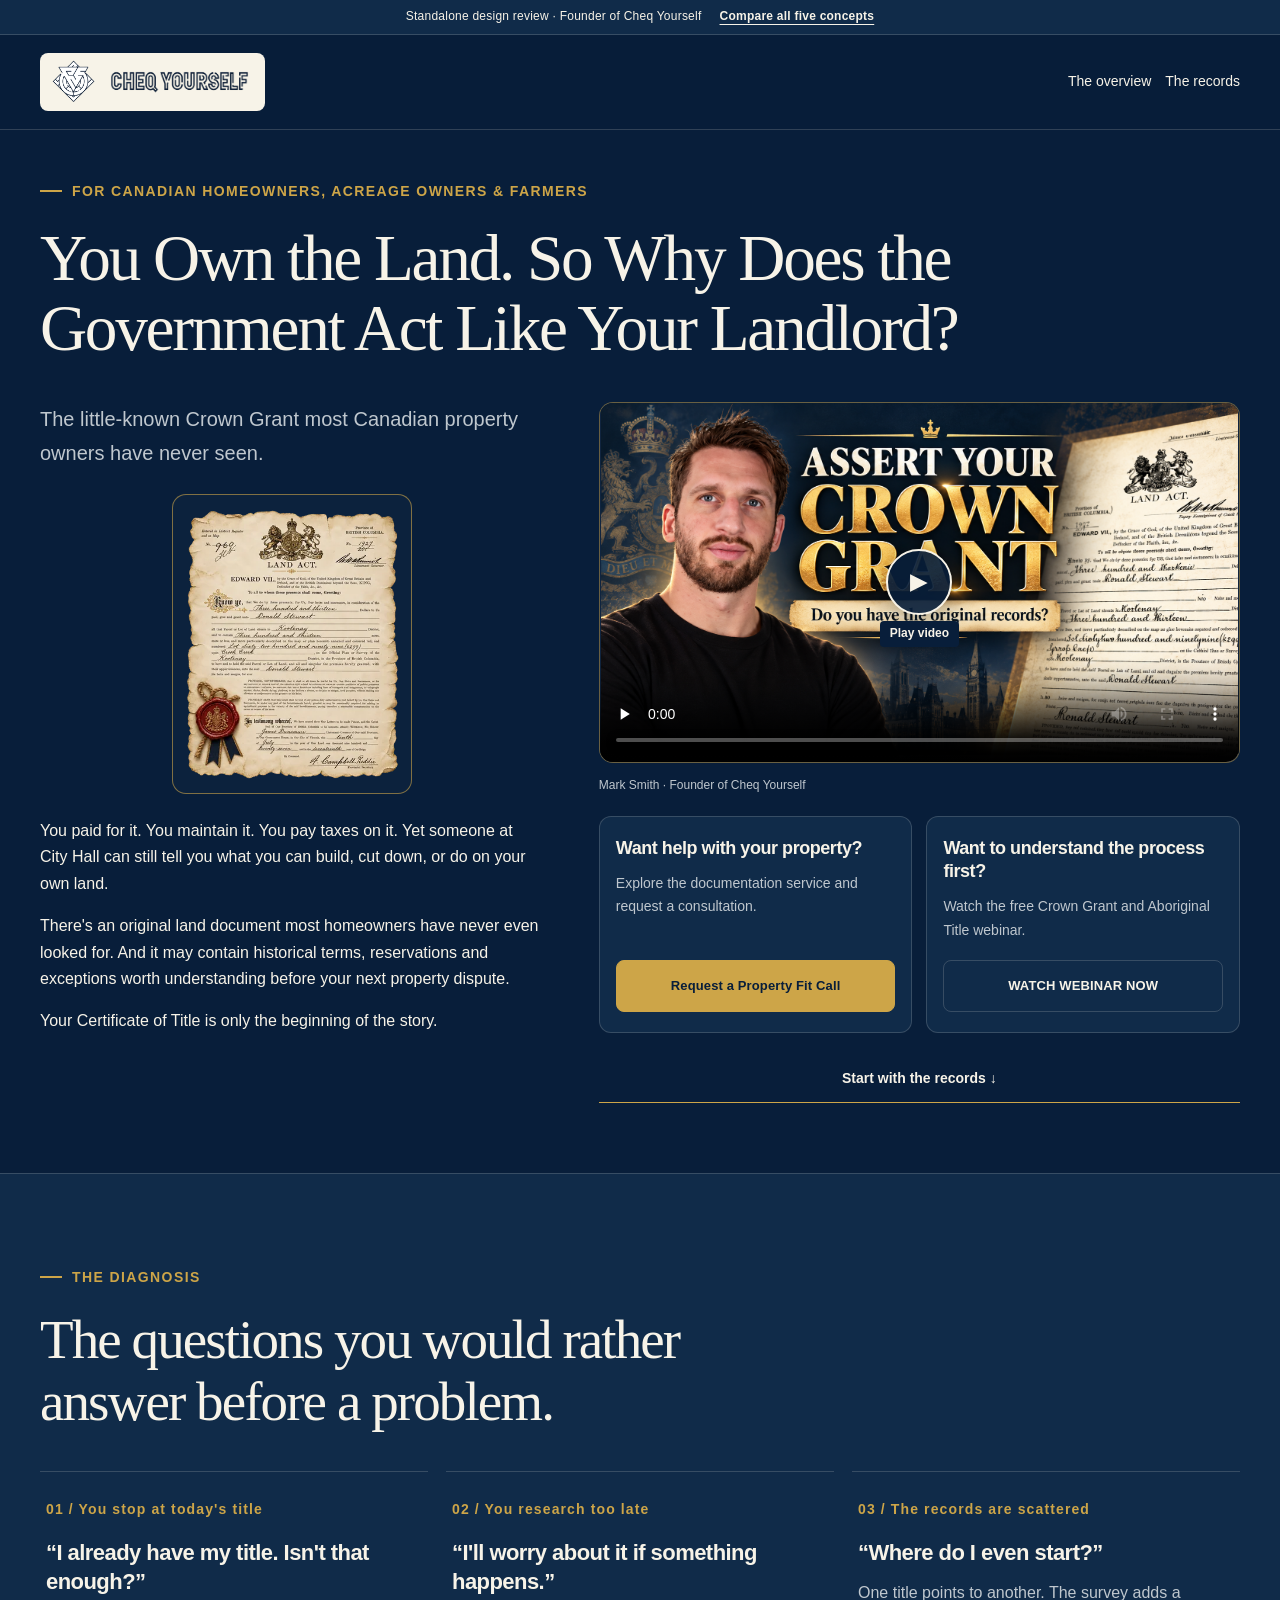
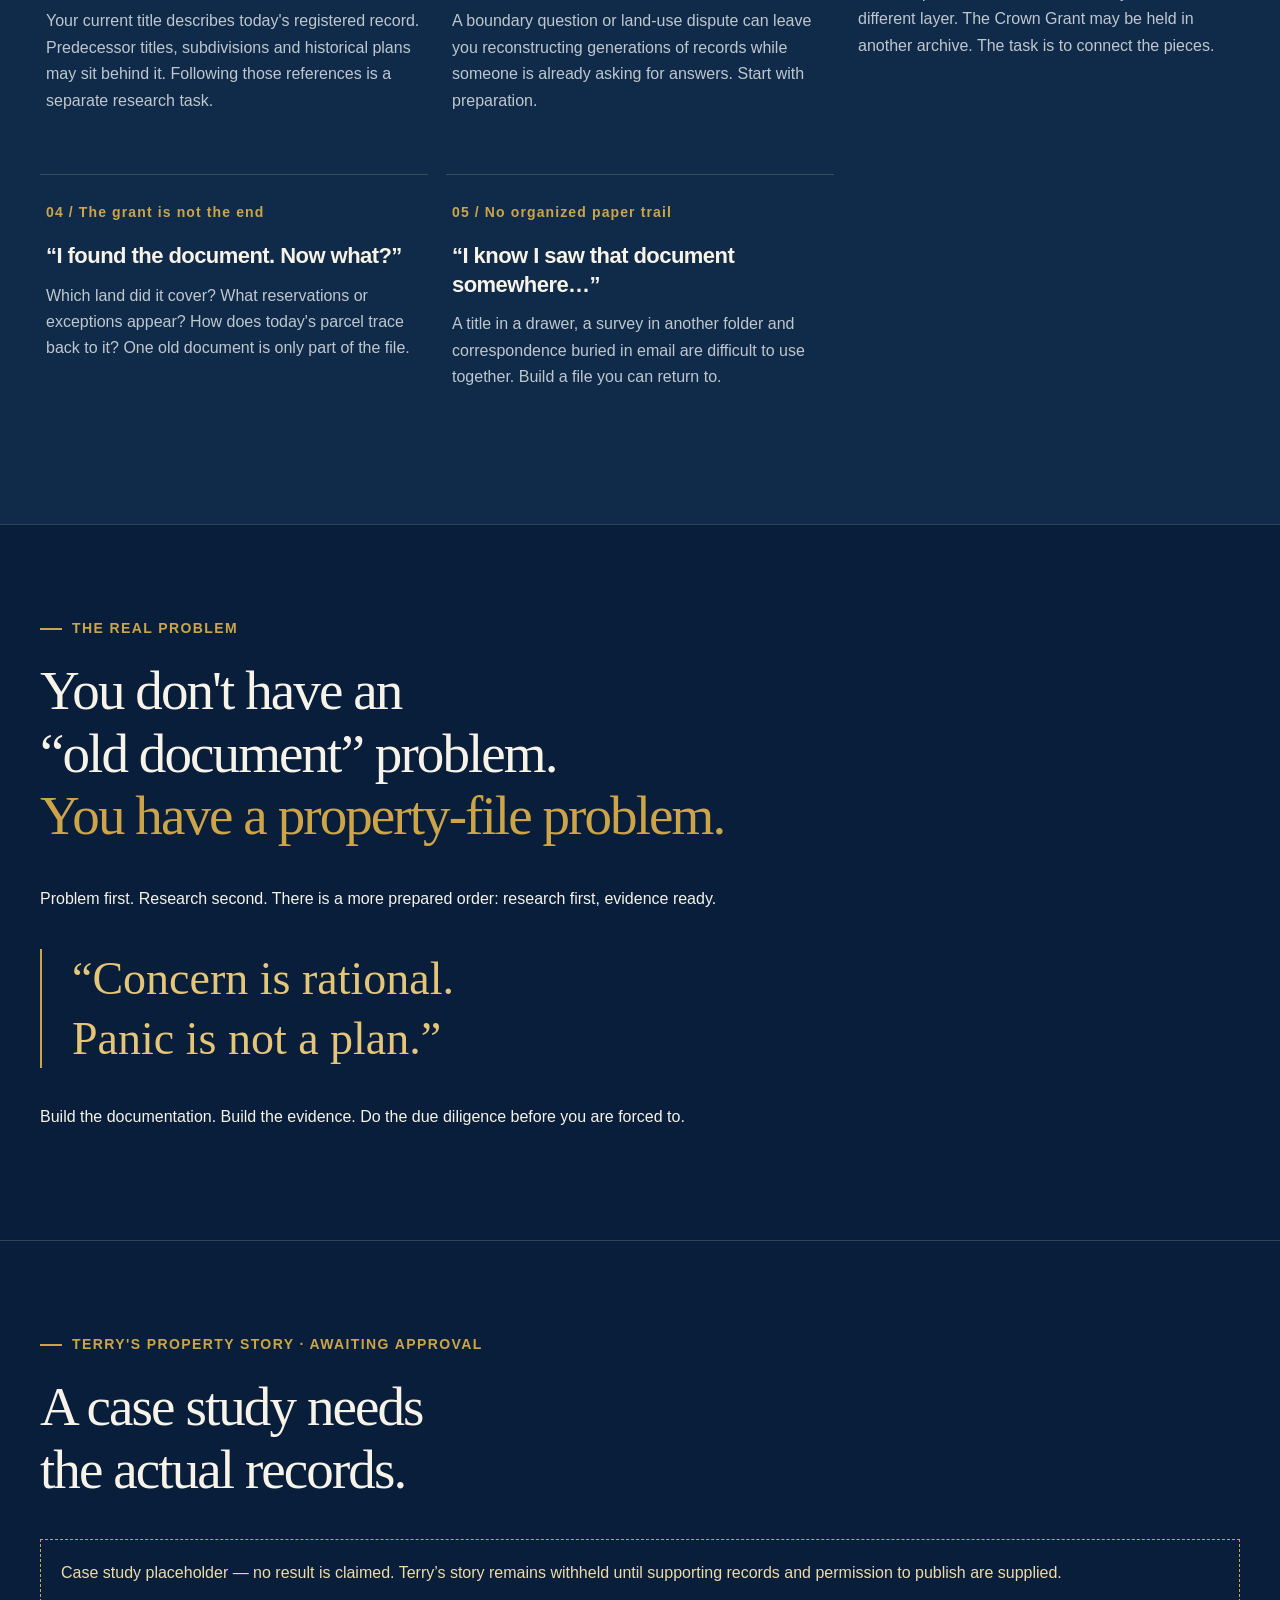
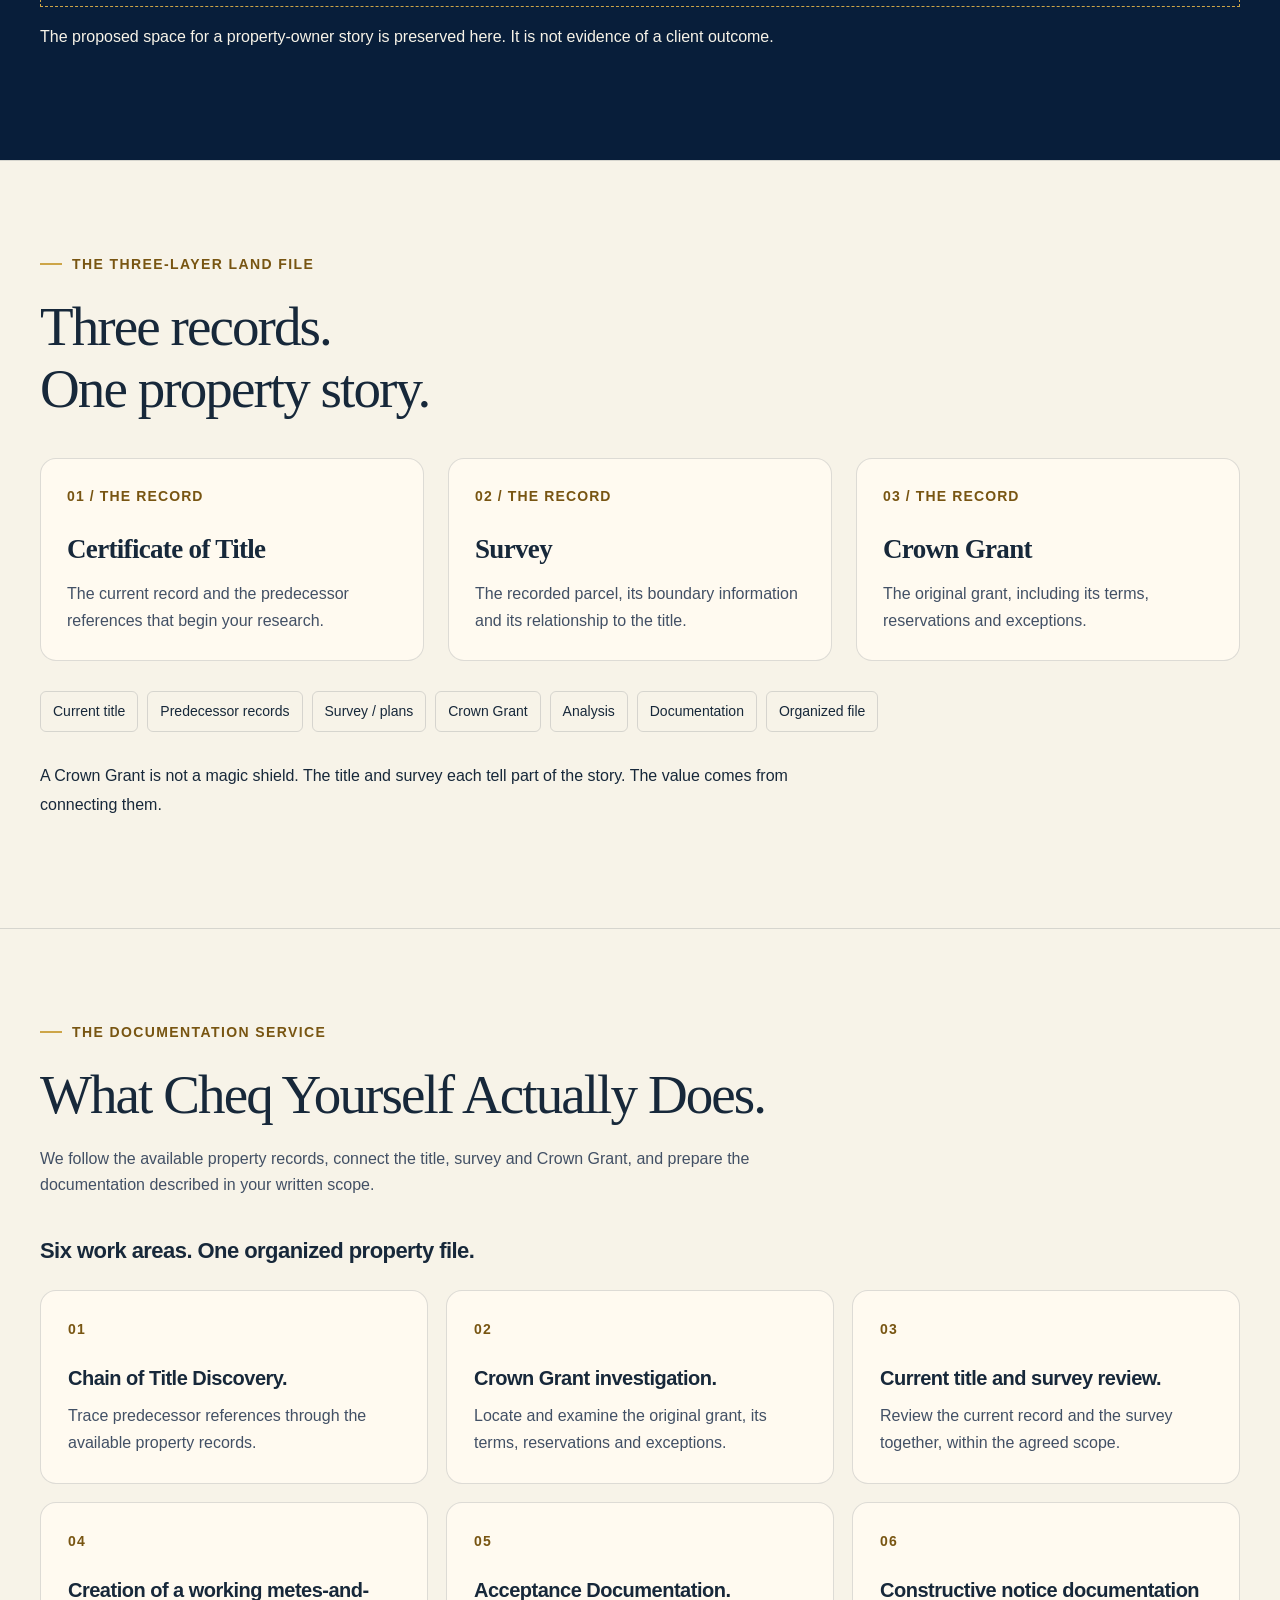
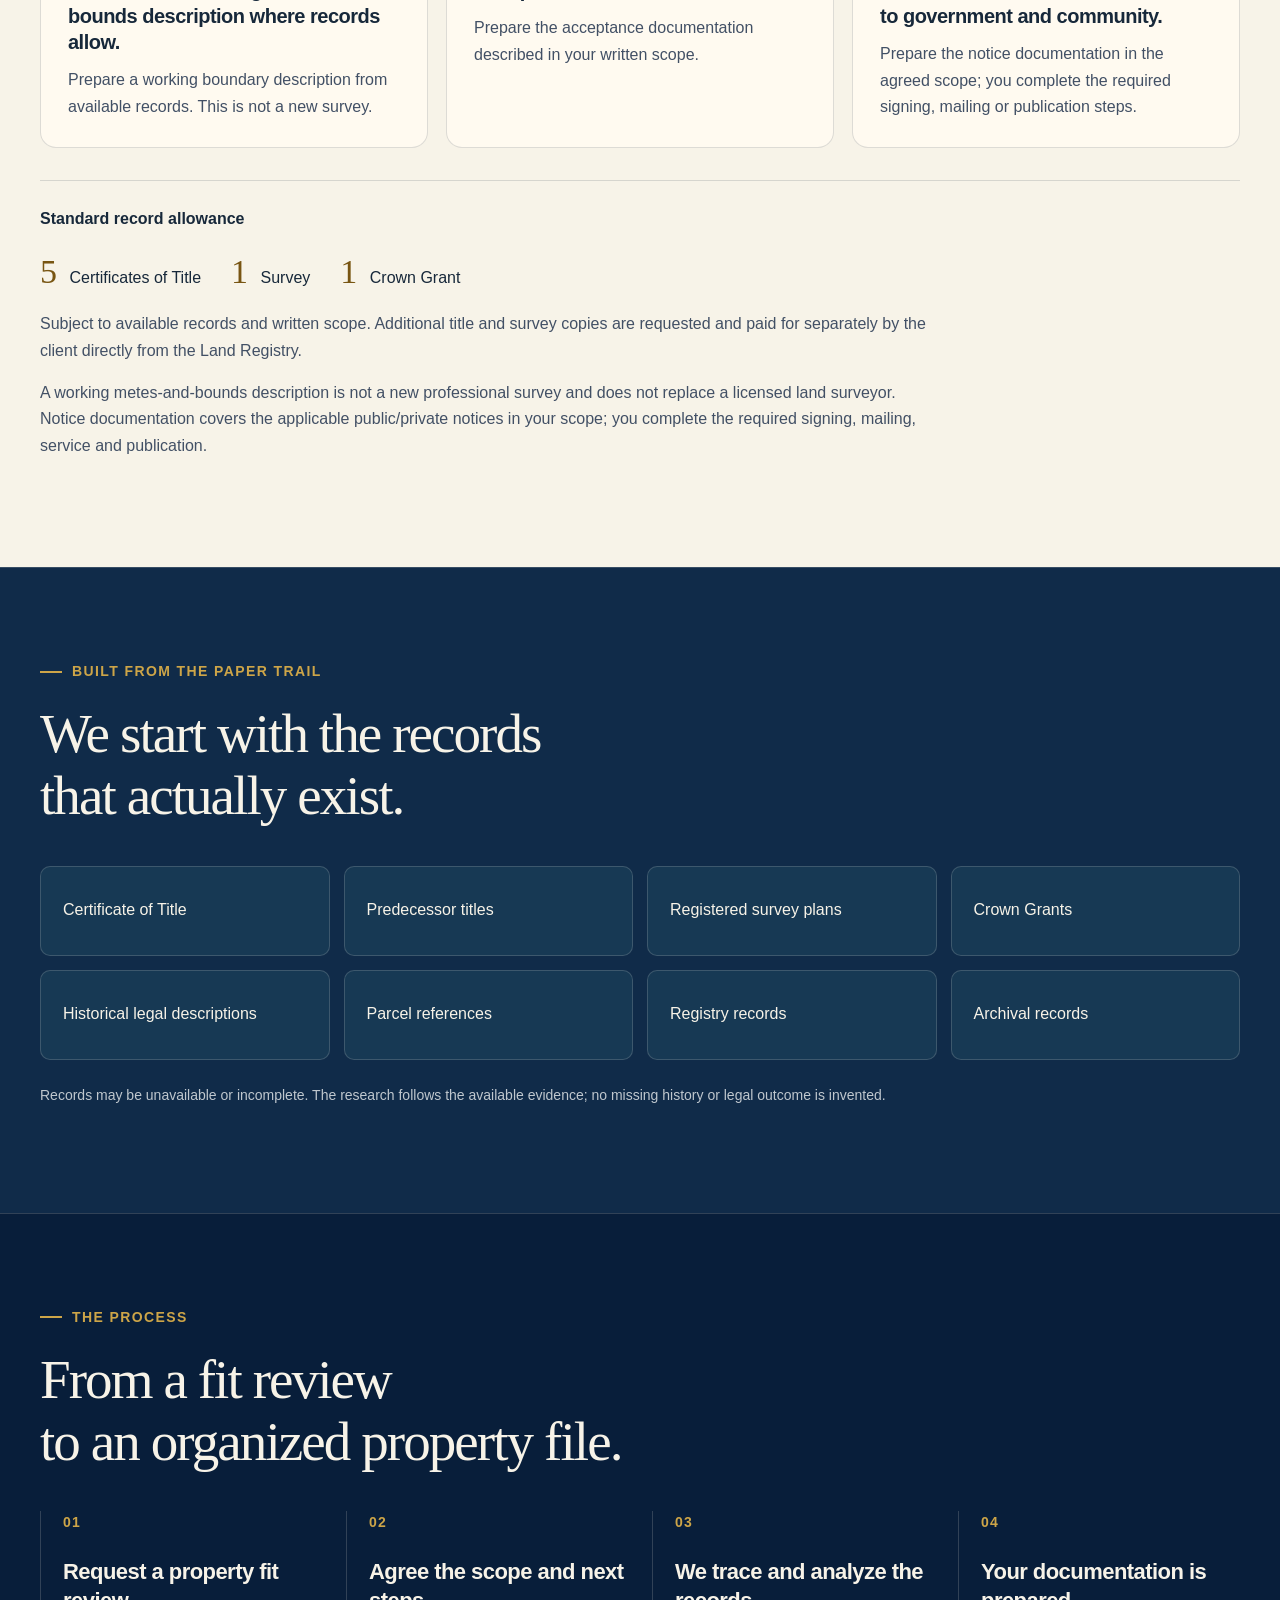
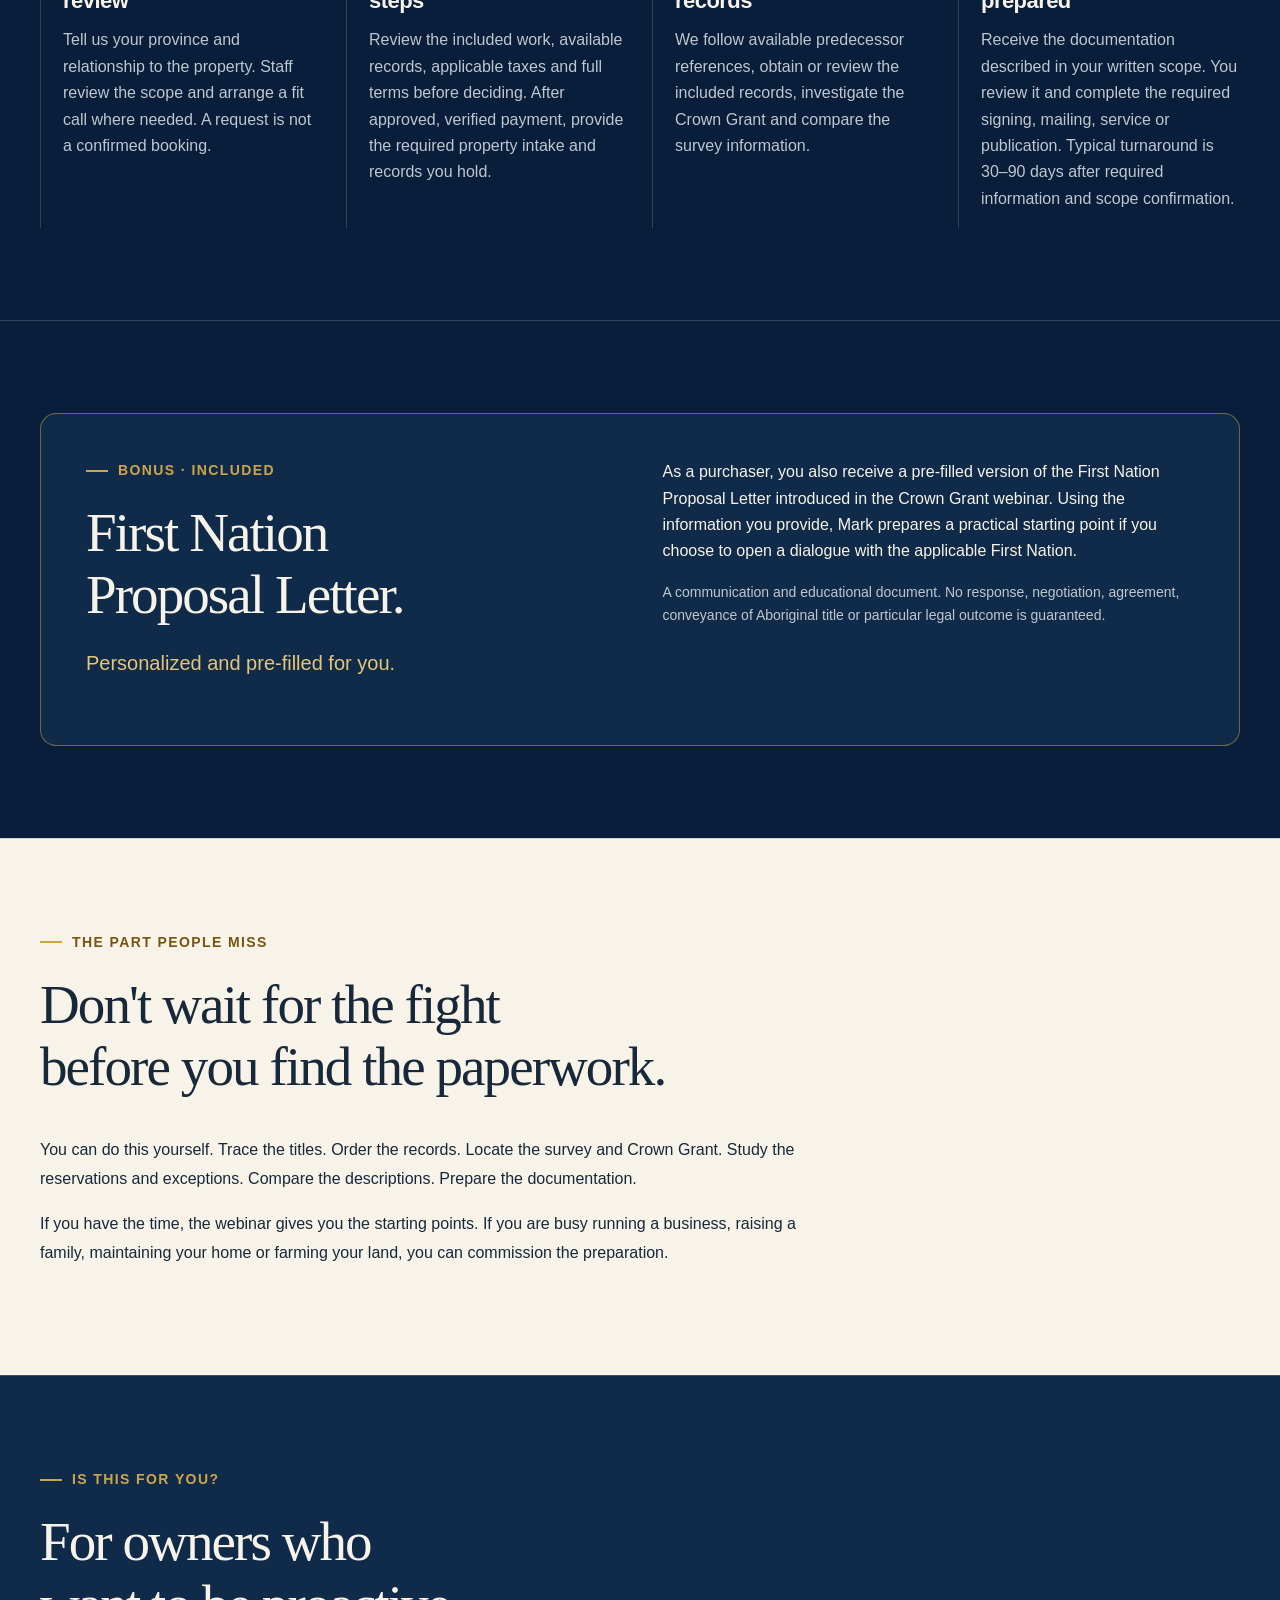
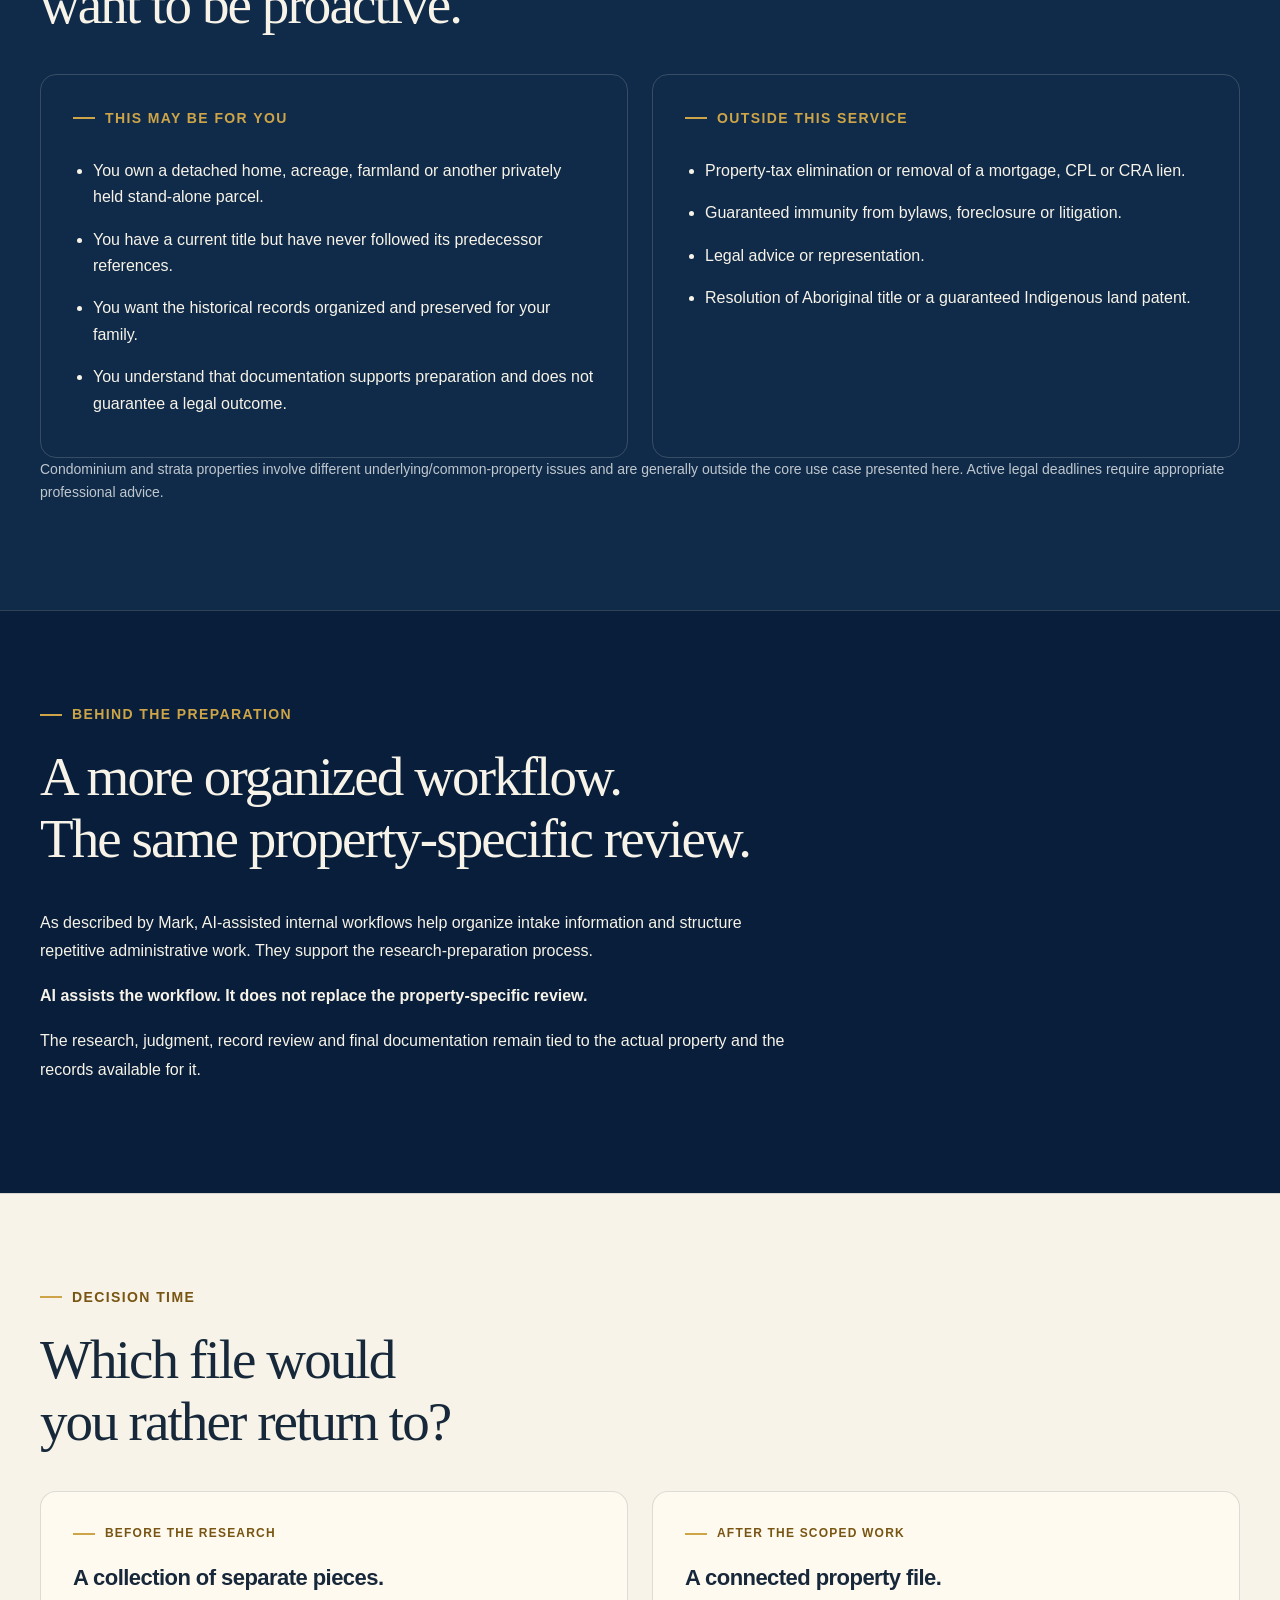
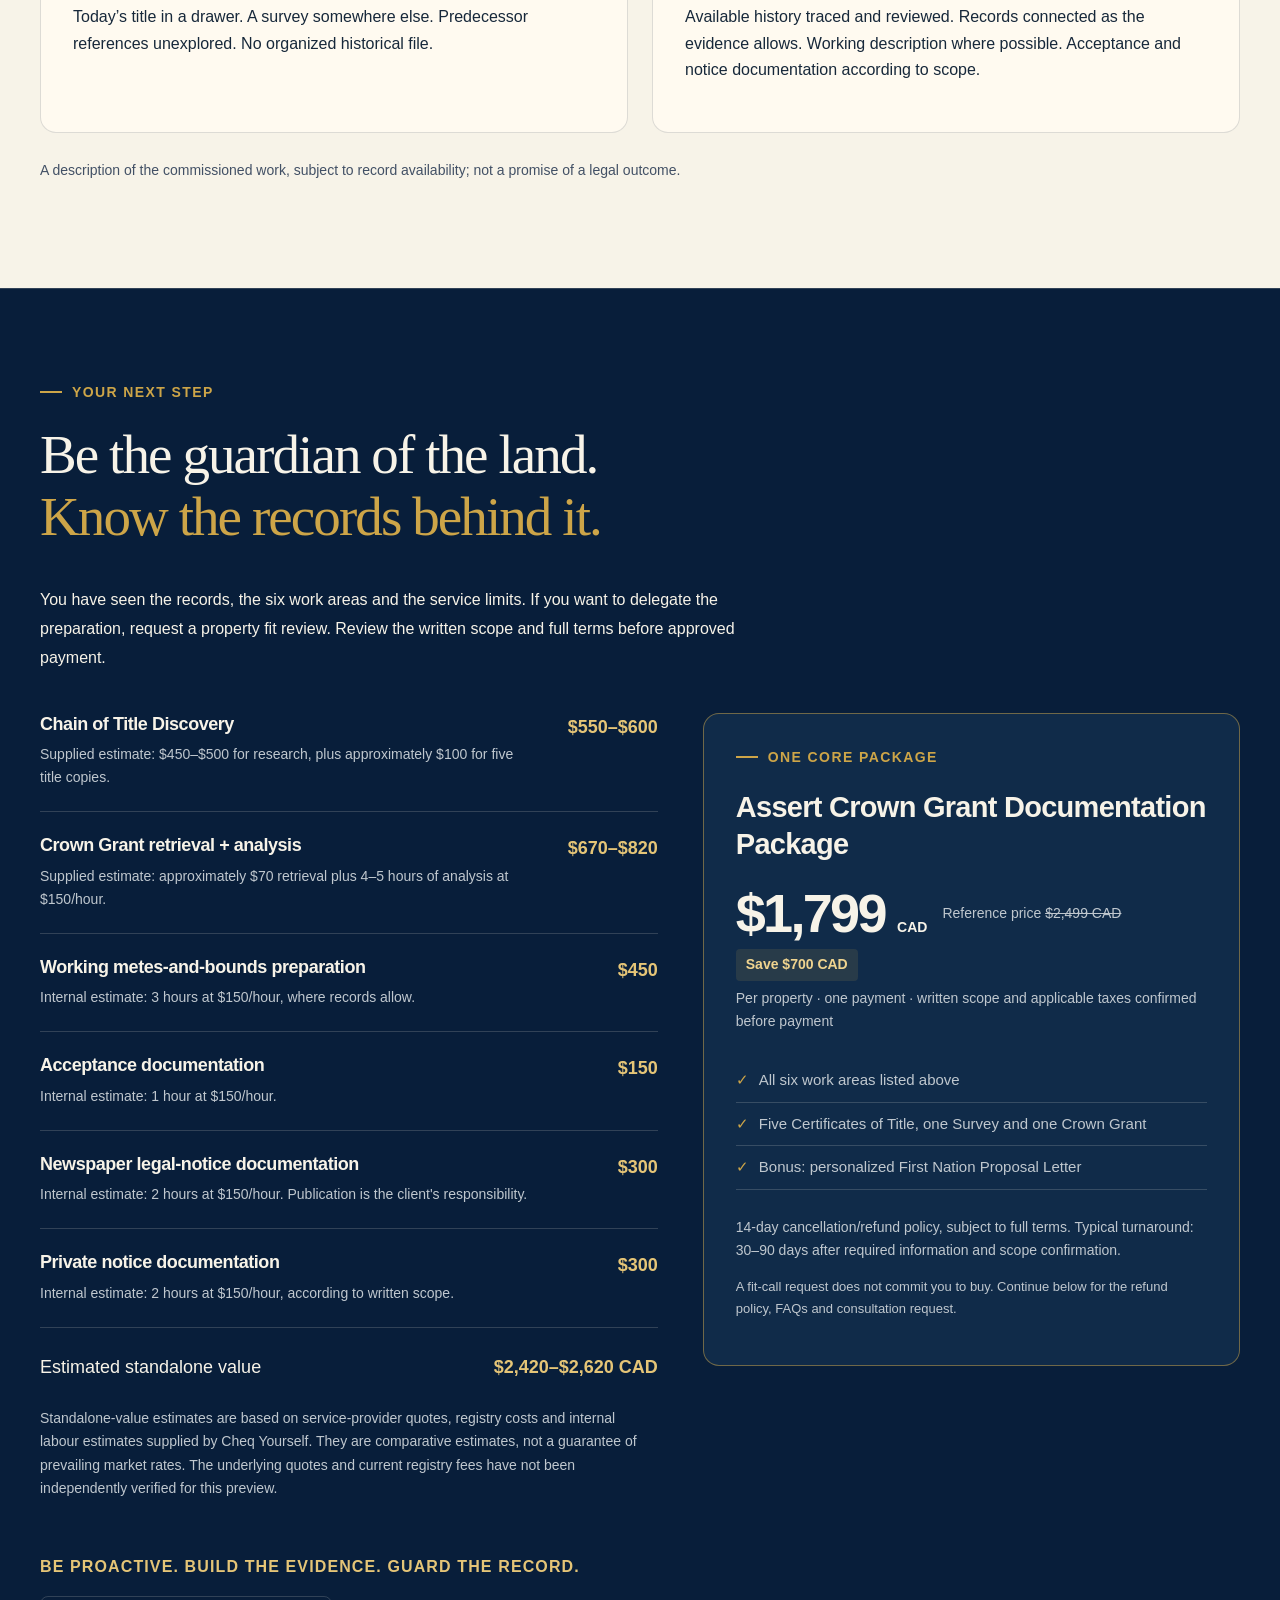
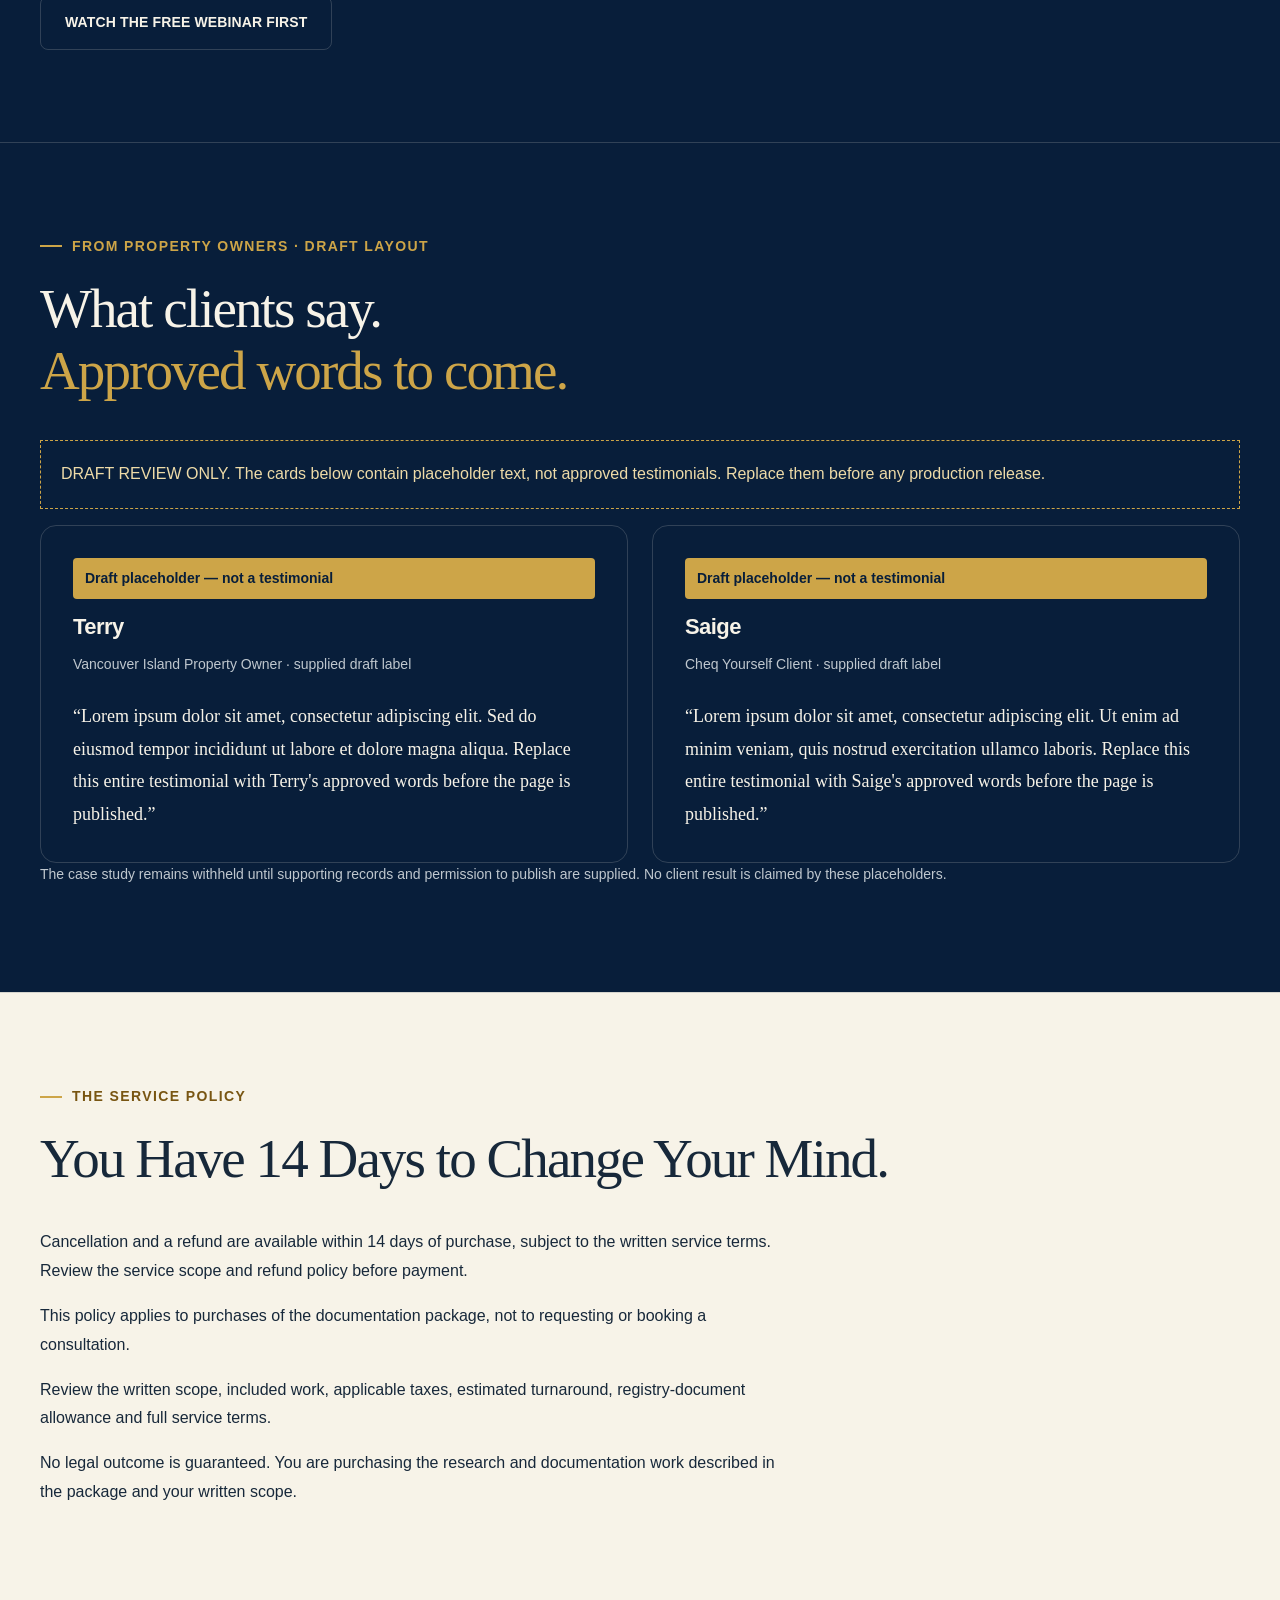
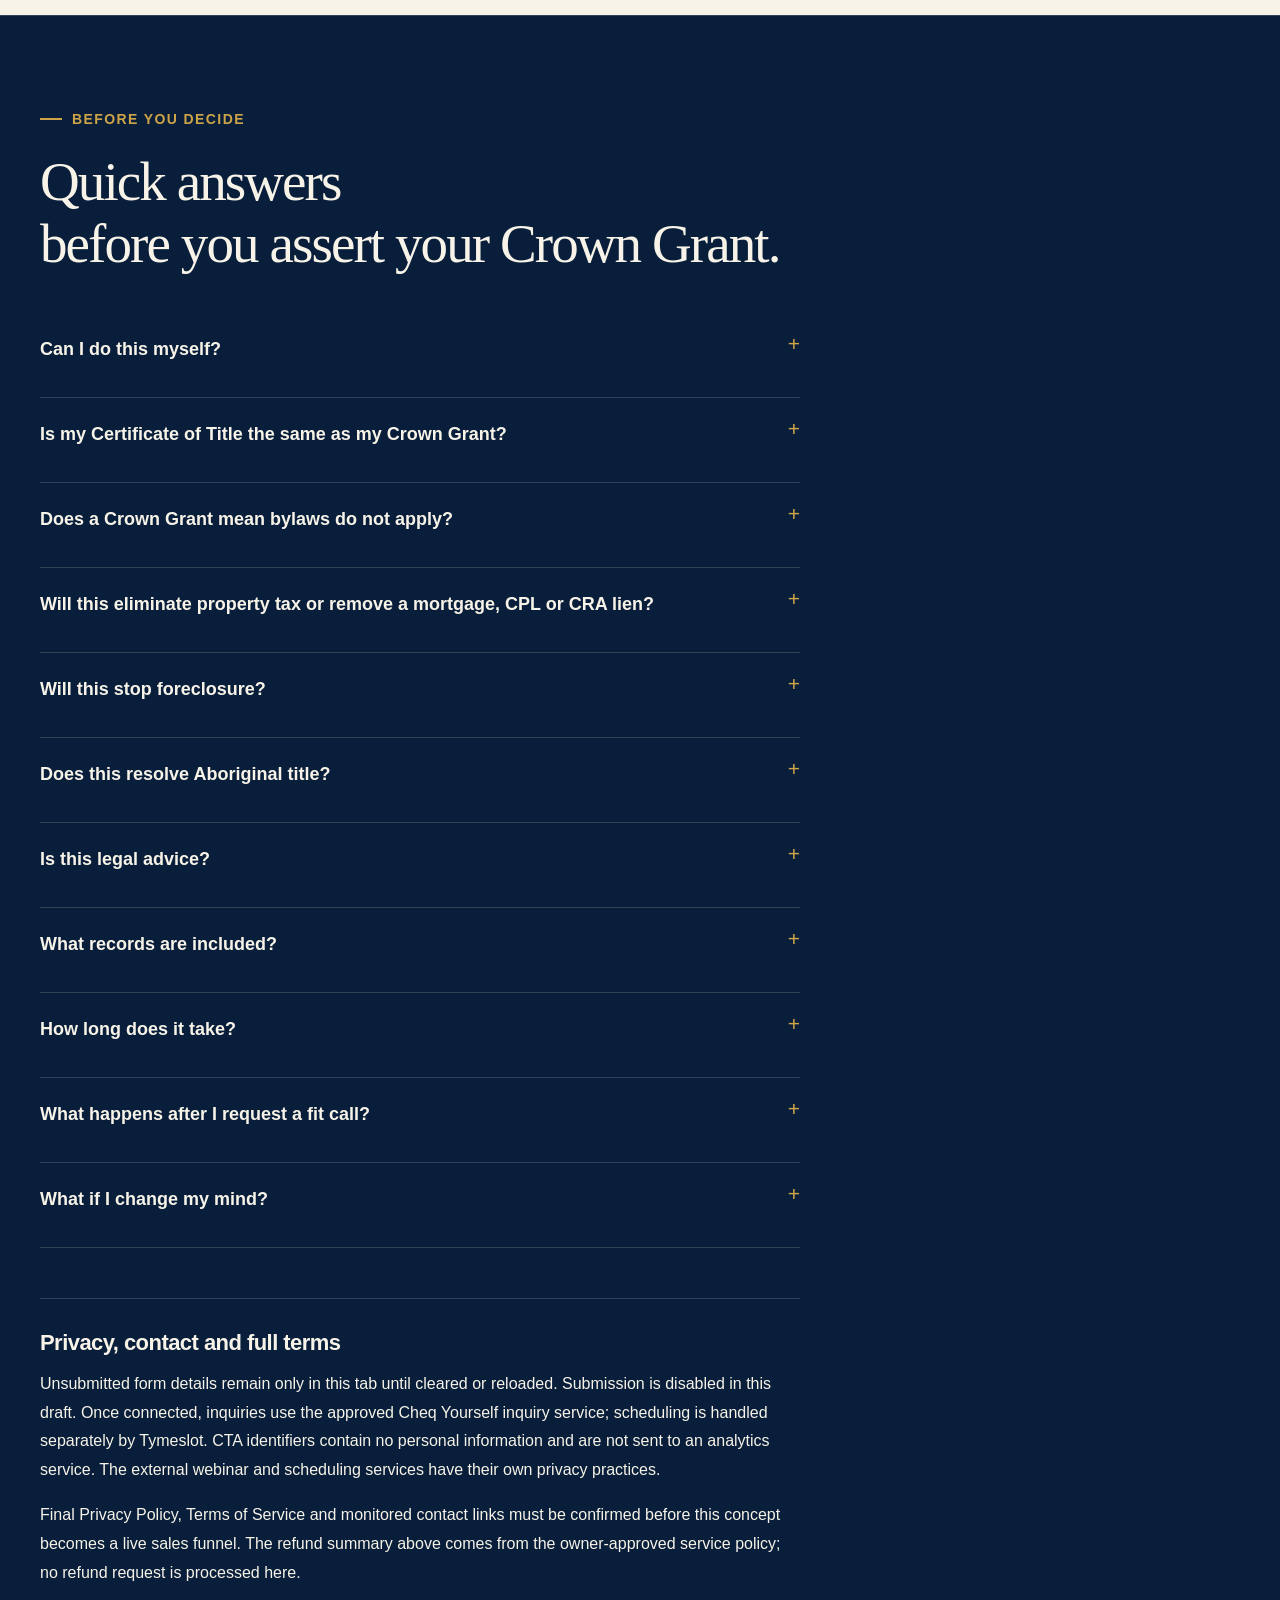
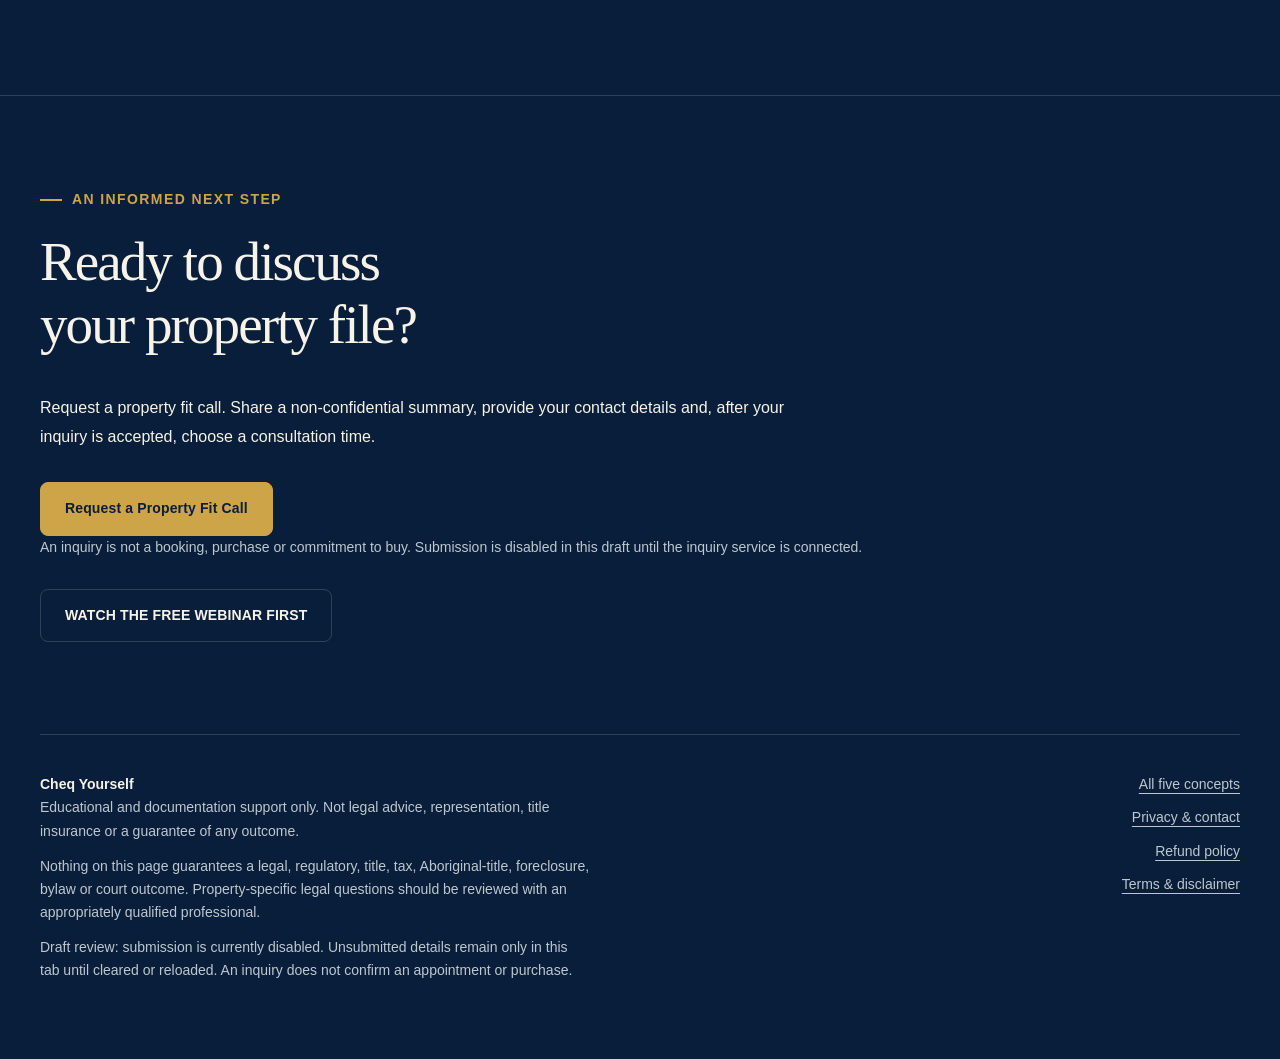
==== commit 2c844642: "Publish founder credit above Concept 5 video choices" ====
--- a/archival/index.html
+++ b/archival/index.html
@@ -1,6 +1,6 @@
 <!doctype html>
 <html lang="en-CA"><head><meta charset="utf-8"><meta name="viewport" content="width=device-width,initial-scale=1"><meta name="robots" content="noindex,nofollow"><meta name="referrer" content="no-referrer"><meta http-equiv="Content-Security-Policy" content="default-src &#x27;self&#x27;; script-src &#x27;self&#x27;; style-src &#x27;self&#x27; &#x27;unsafe-inline&#x27;; img-src &#x27;self&#x27;; media-src &#x27;self&#x27; https://constitutionalmoney.github.io; connect-src &#x27;none&#x27;; frame-src &#x27;none&#x27;; object-src &#x27;none&#x27;; base-uri &#x27;none&#x27;; form-action &#x27;none&#x27;"><meta name="description" content="Trace the records behind your Canadian property and explore the Assert Crown Grant Documentation Package with Cheq Yourself. Watch the overview, understand the work and decide your next step."><meta property="og:title" content="The Guardian of the Record | Cheq Yourself"><meta property="og:description" content="Trace the records behind your Canadian property and explore the Assert Crown Grant Documentation Package with Cheq Yourself. Watch the overview, understand the work and decide your next step."><title>The Guardian of the Record · Cheq Yourself preview</title><link rel="icon" href="../assets/brand-square.webp"><link rel="stylesheet" href="../assets/site.css?v=64327712d6fb"><script src="../assets/site.js" defer></script><script src="../assets/consultation.js" defer></script></head><body class="archival"><a class="skip" href="#main">Skip to content</a><div class="preview-bar"><span>Standalone design review · Founder of Cheq Yourself</span><a href="../index.html">Compare all five concepts</a></div>
-<header class="archival-header"><div class="container"><a class="brand" href="../index.html" aria-label="Cheq Yourself concept review"><img class="mark" src="../assets/cheq-yourself-logo.webp" alt="" width="43" height="44"><img class="wordmark" src="../assets/cheq-yourself-wordmark.webp" alt="Cheq Yourself" width="147" height="33"></a><nav aria-label="Page navigation"><a href="#vsl">The overview</a><a href="#written-overview">The records</a></nav></div></header><main id="main"><section class="archive-hero container"><p class="eyebrow">For Canadian homeowners, acreage owners &amp; farmers</p><h1>You Own the Land. So Why Does the Government Act Like Your Landlord?</h1><div class="archive-hero-bottom"><div><p class="lead">The little-known Crown Grant most Canadian property owners have never seen.</p><figure class="hero-crown-frame"><img class="hero-crown-grant" src="../assets/crown-grant-380.webp" srcset="../assets/crown-grant-380.webp 380w, ../assets/crown-grant-690.webp 690w" sizes="(max-width:700px) 45vw, (max-width:1000px) 23vw, 230px" alt="Illustrative historical Crown Grant document with a royal crest and wax seal" width="1122" height="1402" fetchpriority="high" decoding="async"></figure><p>You paid for it. You maintain it. You pay taxes on it. Yet someone at City Hall can still tell you what you can build, cut down, or do on your own land.</p><p>There&#x27;s an original land document most homeowners have never even looked for. And it may contain historical terms, reservations and exceptions worth understanding before your next property dispute.</p><p>Your Certificate of Title is only the beginning of the story.</p></div><div class="archive-hero-video" id="vsl"><div class="video-frame"><video class="vsl-video" controls playsinline preload="none" poster="../assets/vsl-video-thumbnail.png" width="1920" height="1080" aria-label="Assert Crown Grant Documentation Package — Mark Smith"><source src="https://constitutionalmoney.github.io/cheqyourself-vsl-review/assets/assert-crown-grant-v3-review.mp4" type="video/mp4"><p>Your browser does not support this video. <a href="https://constitutionalmoney.github.io/cheqyourself-vsl-review/assets/assert-crown-grant-v3-review.mp4">Open the video</a>.</p></video><button type="button" class="thumbnail-play" data-play-video aria-label="Play Assert Crown Grant video"><span aria-hidden="true">▶</span><span class="play-label">Play video</span></button></div><div class="video-options"><article><h3>Want help with your property?</h3><p>Explore the documentation service and request a consultation.</p><a class="btn " href="#what-we-do" data-service-jump data-cta-id="under-video-property-fit">Request a Property Fit Call</a></article><article><h3>Want to understand the process first?</h3><p>Watch the free Crown Grant and Aboriginal Title webinar.</p><a class="btn secondary webinar" href="https://land.cheqyourself.com" target="_blank" rel="noopener noreferrer" data-cta-id="under-video-webinar">WATCH WEBINAR NOW</a></article></div><a class="story-link" href="#written-overview">Start with the records <span aria-hidden="true">↓</span></a><div class="video-caption"><span>Mark Smith · Founder of Cheq Yourself</span></div><p class="video-status small" role="status" data-video-status hidden>The video could not load. Try the play button again or <a href="https://constitutionalmoney.github.io/cheqyourself-vsl-review/assets/assert-crown-grant-v3-review.mp4">open the video directly</a>.</p></div></div></section><section id="written-overview" class="archive-section archive-raised"><div class="container"><div class="archive-heading"><p class="eyebrow">The diagnosis</p><h2>The questions you would rather<br>answer before a problem.</h2></div><div class="diagnosis-grid"><article class="diagnosis-card"><span class="number">01 / You stop at today&#x27;s title</span><h3>“I already have my title. Isn&#x27;t that enough?”</h3><p>Your current title describes today&#x27;s registered record. Predecessor titles, subdivisions and historical plans may sit behind it. Following those references is a separate research task.</p></article><article class="diagnosis-card"><span class="number">02 / You research too late</span><h3>“I&#x27;ll worry about it if something happens.”</h3><p>A boundary question or land-use dispute can leave you reconstructing generations of records while someone is already asking for answers. Start with preparation.</p></article><article class="diagnosis-card"><span class="number">03 / The records are scattered</span><h3>“Where do I even start?”</h3><p>One title points to another. The survey adds a different layer. The Crown Grant may be held in another archive. The task is to connect the pieces.</p></article><article class="diagnosis-card"><span class="number">04 / The grant is not the end</span><h3>“I found the document. Now what?”</h3><p>Which land did it cover? What reservations or exceptions appear? How does today&#x27;s parcel trace back to it? One old document is only part of the file.</p></article><article class="diagnosis-card"><span class="number">05 / No organized paper trail</span><h3>“I know I saw that document somewhere…”</h3><p>A title in a drawer, a survey in another folder and correspondence buried in email are difficult to use together. Build a file you can return to.</p></article></div></div></section><section id="root-cause" class="archive-section "><div class="container"><div class="archive-heading"><p class="eyebrow">The real problem</p><h2>You don't have an<br>“old document” problem.<br><em>You have a property-file problem.</em></h2></div><div class="archive-reading"><p>Problem first. Research second. There is a more prepared order: research first, evidence ready.</p><blockquote>“Concern is rational.<br>Panic is not a plan.”</blockquote><p>Build the documentation. Build the evidence. Do the due diligence before you are forced to.</p></div></div></section><section id="case-study" class="archive-section "><div class="container"><div class="archive-heading"><p class="eyebrow">Terry&#x27;s property story · awaiting approval</p><h2>A case study needs<br>the actual records.</h2></div><p class="review-hold">Case study placeholder — no result is claimed. Terry’s story remains withheld until supporting records and permission to publish are supplied.</p><p class="archive-reading">The proposed space for a property-owner story is preserved here. It is not evidence of a client outcome.</p></div></section><section id="mechanism" class="archive-section archive-light"><div class="container"><div class="archive-heading"><p class="eyebrow">The three-layer land file</p><h2>Three records.<br>One property story.</h2></div><div class="records"><article class="record"><span class="number">01 / THE RECORD</span><h3>Certificate of Title</h3><p>The current record and the predecessor references that begin your research.</p></article><article class="record"><span class="number">02 / THE RECORD</span><h3>Survey</h3><p>The recorded parcel, its boundary information and its relationship to the title.</p></article><article class="record"><span class="number">03 / THE RECORD</span><h3>Crown Grant</h3><p>The original grant, including its terms, reservations and exceptions.</p></article></div><ol class="record-path"><li>Current title</li><li>Predecessor records</li><li>Survey / plans</li><li>Crown Grant</li><li>Analysis</li><li>Documentation</li><li>Organized file</li></ol><div class="archive-reading"><p>A Crown Grant is not a magic shield. The title and survey each tell part of the story. The value comes from connecting them.</p></div></div></section><section id="what-we-do" class="archive-section archive-light" tabindex="-1"><div class="container"><div class="archive-heading"><p class="eyebrow">The documentation service</p><h2>What Cheq Yourself Actually Does.</h2><p>We follow the available property records, connect the title, survey and Crown Grant, and prepare the documentation described in your written scope.</p></div><h3 class="deliverables-title">Six work areas. One organized property file.</h3><div class="scope-grid"><article class="scope-card"><span class="number">01</span><h3>Chain of Title Discovery.</h3><p>Trace predecessor references through the available property records.</p></article><article class="scope-card"><span class="number">02</span><h3>Crown Grant investigation.</h3><p>Locate and examine the original grant, its terms, reservations and exceptions.</p></article><article class="scope-card"><span class="number">03</span><h3>Current title and survey review.</h3><p>Review the current record and the survey together, within the agreed scope.</p></article><article class="scope-card"><span class="number">04</span><h3>Creation of a working metes-and-bounds description where records allow.</h3><p>Prepare a working boundary description from available records. This is not a new survey.</p></article><article class="scope-card"><span class="number">05</span><h3>Acceptance Documentation.</h3><p>Prepare the acceptance documentation described in your written scope.</p></article><article class="scope-card"><span class="number">06</span><h3>Constructive notice documentation to government and community.</h3><p>Prepare the notice documentation in the agreed scope; you complete the required signing, mailing or publication steps.</p></article></div><div class="archive-allowance"><strong>Standard record allowance</strong><div><span><b>5</b> Certificates of Title</span><span><b>1</b> Survey</span><span><b>1</b> Crown Grant</span></div><p>Subject to available records and written scope. Additional title and survey copies are requested and paid for separately by the client directly from the Land Registry.</p><p>A working metes-and-bounds description is not a new professional survey and does not replace a licensed land surveyor. Notice documentation covers the applicable public/private notices in your scope; you complete the required signing, mailing, service and publication.</p></div></div></section><section id="records" class="archive-section archive-raised"><div class="container"><div class="archive-heading"><p class="eyebrow">Built from the paper trail</p><h2>We start with the records<br>that actually exist.</h2></div><div class="record-chips"><span>Certificate of Title</span><span>Predecessor titles</span><span>Registered survey plans</span><span>Crown Grants</span><span>Historical legal descriptions</span><span>Parcel references</span><span>Registry records</span><span>Archival records</span></div><p class="small">Records may be unavailable or incomplete. The research follows the available evidence; no missing history or legal outcome is invented.</p></div></section><section id="process" class="archive-section "><div class="container"><div class="archive-heading"><p class="eyebrow">The process</p><h2>From a fit review<br>to an organized property file.</h2></div><div class="archive-process"><article class="process-card"><span class="number">01</span><h3>Request a property fit review</h3><p>Tell us your province and relationship to the property. Staff review the scope and arrange a fit call where needed. A request is not a confirmed booking.</p></article><article class="process-card"><span class="number">02</span><h3>Agree the scope and next steps</h3><p>Review the included work, available records, applicable taxes and full terms before deciding. After approved, verified payment, provide the required property intake and records you hold.</p></article><article class="process-card"><span class="number">03</span><h3>We trace and analyze the records</h3><p>We follow available predecessor references, obtain or review the included records, investigate the Crown Grant and compare the survey information.</p></article><article class="process-card"><span class="number">04</span><h3>Your documentation is prepared</h3><p>Receive the documentation described in your written scope. You review it and complete the required signing, mailing, service or publication. Typical turnaround is 30–90 days after required information and scope confirmation.</p></article></div></div></section><section id="bonus" class="archive-section "><div class="container"><article class="archive-bonus"><div><p class="eyebrow">Bonus · included</p><h2>First Nation<br>Proposal Letter.</h2><p class="bonus-subtitle">Personalized and pre-filled for you.</p></div><div><p>As a purchaser, you also receive a pre-filled version of the First Nation Proposal Letter introduced in the Crown Grant webinar. Using the information you provide, Mark prepares a practical starting point if you choose to open a dialogue with the applicable First Nation.</p><p class="small">A communication and educational document. No response, negotiation, agreement, conveyance of Aboriginal title or particular legal outcome is guaranteed.</p></div></article></div></section><section id="big-picture" class="archive-section archive-light"><div class="container"><div class="archive-heading"><p class="eyebrow">The part people miss</p><h2>Don't wait for the fight<br>before you find the paperwork.</h2></div><div class="archive-reading"><p>You can do this yourself. Trace the titles. Order the records. Locate the survey and Crown Grant. Study the reservations and exceptions. Compare the descriptions. Prepare the documentation.</p><p>If you have the time, the webinar gives you the starting points. If you are busy running a business, raising a family, maintaining your home or farming your land, you can commission the preparation.</p></div></div></section><section id="for-you" class="archive-section archive-raised"><div class="container"><div class="archive-heading"><p class="eyebrow">Is this for you?</p><h2>For owners who<br>want to be proactive.</h2></div><div class="archive-columns"><article><p class="eyebrow">This may be for you</p><ul><li>You own a detached home, acreage, farmland or another privately held stand-alone parcel.</li><li>You have a current title but have never followed its predecessor references.</li><li>You want the historical records organized and preserved for your family.</li><li>You understand that documentation supports preparation and does not guarantee a legal outcome.</li></ul></article><article><p class="eyebrow">Outside this service</p><ul><li>Property-tax elimination or removal of a mortgage, CPL or CRA lien.</li><li>Guaranteed immunity from bylaws, foreclosure or litigation.</li><li>Legal advice or representation.</li><li>Resolution of Aboriginal title or a guaranteed Indigenous land patent.</li></ul></article></div><p class="small">Condominium and strata properties involve different underlying/common-property issues and are generally outside the core use case presented here. Active legal deadlines require appropriate professional advice.</p></div></section><section id="workflow" class="archive-section "><div class="container"><div class="archive-heading"><p class="eyebrow">Behind the preparation</p><h2>A more organized workflow.<br>The same property-specific review.</h2></div><div class="archive-reading"><p>As described by Mark, AI-assisted internal workflows help organize intake information and structure repetitive administrative work. They support the research-preparation process.</p><p><strong>AI assists the workflow. It does not replace the property-specific review.</strong></p><p>The research, judgment, record review and final documentation remain tied to the actual property and the records available for it.</p></div></div></section><section id="before-after" class="archive-section archive-light"><div class="container"><div class="archive-heading"><p class="eyebrow">Decision time</p><h2>Which file would<br>you rather return to?</h2></div><div class="funnel-choice archive-columns"><article><p class="eyebrow">Before the research</p><h3>A collection of separate pieces.</h3><p>Today’s title in a drawer. A survey somewhere else. Predecessor references unexplored. No organized historical file.</p></article><article><p class="eyebrow">After the scoped work</p><h3>A connected property file.</h3><p>Available history traced and reviewed. Records connected as the evidence allows. Working description where possible. Acceptance and notice documentation according to scope.</p></article></div><p class="small">A description of the commissioned work, subject to record availability; not a promise of a legal outcome.</p></div></section><section id="offer" class="archive-section " data-offer-section><div class="container"><div class="archive-heading"><p class="eyebrow">Your next step</p><h2>Be the guardian of the land.<br><em>Know the records behind it.</em></h2></div><p class="archive-reading">You have seen the records, the six work areas and the service limits. If you want to delegate the preparation, request a property fit review. Review the written scope and full terms before approved payment.</p><div class="archive-value"><div class="archive-value-rows"><div class="value-row"><div><h3>Chain of Title Discovery</h3><p>Supplied estimate: $450–$500 for research, plus approximately $100 for five title copies.</p></div><strong>$550–$600</strong></div><div class="value-row"><div><h3>Crown Grant retrieval + analysis</h3><p>Supplied estimate: approximately $70 retrieval plus 4–5 hours of analysis at $150/hour.</p></div><strong>$670–$820</strong></div><div class="value-row"><div><h3>Working metes-and-bounds preparation</h3><p>Internal estimate: 3 hours at $150/hour, where records allow.</p></div><strong>$450</strong></div><div class="value-row"><div><h3>Acceptance documentation</h3><p>Internal estimate: 1 hour at $150/hour.</p></div><strong>$150</strong></div><div class="value-row"><div><h3>Newspaper legal-notice documentation</h3><p>Internal estimate: 2 hours at $150/hour. Publication is the client&#x27;s responsibility.</p></div><strong>$300</strong></div><div class="value-row"><div><h3>Private notice documentation</h3><p>Internal estimate: 2 hours at $150/hour, according to written scope.</p></div><strong>$300</strong></div><div class="value-total"><span>Estimated standalone value</span><strong>$2,420–$2,620 CAD</strong></div><p class="estimate-note">Standalone-value estimates are based on service-provider quotes, registry costs and internal labour estimates supplied by Cheq Yourself. They are comparative estimates, not a guarantee of prevailing market rates. The underlying quotes and current registry fees have not been independently verified for this preview.</p></div><aside class="archive-final-offer" id="offer-price" tabindex="-1"><p class="eyebrow">One core package</p><h3>Assert Crown Grant Documentation Package</h3><div class="price"><span class="now">$1,799 <small>CAD</small></span><span class="was">Reference price <s>$2,499 CAD</s></span><span class="save">Save $700 CAD</span><span class="unit">Per property · one payment · written scope and applicable taxes confirmed before payment</span></div><ul class="offer-summary"><li>All six work areas listed above</li><li>Five Certificates of Title, one Survey and one Crown Grant</li><li>Bonus: personalized First Nation Proposal Letter</li></ul><p class="small">14-day cancellation/refund policy, subject to full terms. Typical turnaround: 30–90 days after required information and scope confirmation.</p><p class="micro">A fit-call request does not commit you to buy. Continue below for the refund policy, FAQs and consultation request.</p></aside></div><p class="closing-tagline">Be proactive. Build the evidence. Guard the record.</p><a class="btn secondary webinar" href="https://land.cheqyourself.com" target="_blank" rel="noopener noreferrer">WATCH THE FREE WEBINAR FIRST</a></div></section><section id="proof" class="archive-section "><div class="container"><div class="archive-heading"><p class="eyebrow">From property owners · draft layout</p><h2>What clients say.<br><em>Approved words to come.</em></h2></div><p class="review-hold">DRAFT REVIEW ONLY. The cards below contain placeholder text, not approved testimonials. Replace them before any production release.</p><div class="archive-columns"><article data-placeholder="true"><p class="placeholder-badge">Draft placeholder — not a testimonial</p><h3>Terry</h3><p class="small">Vancouver Island Property Owner · supplied draft label</p><blockquote>“Lorem ipsum dolor sit amet, consectetur adipiscing elit. Sed do eiusmod tempor incididunt ut labore et dolore magna aliqua. Replace this entire testimonial with Terry's approved words before the page is published.”</blockquote></article><article data-placeholder="true"><p class="placeholder-badge">Draft placeholder — not a testimonial</p><h3>Saige</h3><p class="small">Cheq Yourself Client · supplied draft label</p><blockquote>“Lorem ipsum dolor sit amet, consectetur adipiscing elit. Ut enim ad minim veniam, quis nostrud exercitation ullamco laboris. Replace this entire testimonial with Saige's approved words before the page is published.”</blockquote></article></div><p class="small">The case study remains withheld until supporting records and permission to publish are supplied. No client result is claimed by these placeholders.</p></div></section><section id="service-policy" class="archive-section archive-light"><div class="container"><div class="archive-heading"><p class="eyebrow">The service policy</p><h2>You Have 14 Days to Change Your Mind.</h2></div><div class="archive-reading"><p>Cancellation and a refund are available within 14 days of purchase, subject to the written service terms. Review the service scope and refund policy before payment.</p><p>This policy applies to purchases of the documentation package, not to requesting or booking a consultation.</p><p>Review the written scope, included work, applicable taxes, estimated turnaround, registry-document allowance and full service terms.</p><p>No legal outcome is guaranteed. You are purchasing the research and documentation work described in the package and your written scope.</p></div></div></section><section id="questions" class="archive-section "><div class="container"><div class="archive-heading"><p class="eyebrow">Before you decide</p><h2>Quick answers<br>before you assert your Crown Grant.</h2></div><div class="faq archive-reading"><details><summary>Can I do this myself?</summary><p>Yes. You can trace title references, obtain the records and prepare your own file. The free webinar gives you the starting points. This package is for owners who prefer to have the research and documentation prepared.</p></details><details><summary>Is my Certificate of Title the same as my Crown Grant?</summary><p>No. Your Certificate of Title is the present registered record. The Crown Grant is a separate historical grant further back in the property&#x27;s history.</p></details><details><summary>Does a Crown Grant mean bylaws do not apply?</summary><p>No automatic conclusion should be assumed. The historical grant needs to be understood in context with the property history and applicable law. This service does not promise immunity from government rules.</p></details><details><summary>Will this eliminate property tax or remove a mortgage, CPL or CRA lien?</summary><p>No. This is not a property-tax elimination or charge-removal service. Registered and legal matters may require separate statutory or court processes and qualified professional advice.</p></details><details><summary>Will this stop foreclosure?</summary><p>No. No foreclosure or litigation outcome is promised.</p></details><details><summary>Does this resolve Aboriginal title?</summary><p>No. The package does not extinguish or resolve Aboriginal title. The personalized proposal letter is a starting point for dialogue; no response, agreement or legal result is guaranteed.</p></details><details><summary>Is this legal advice?</summary><p>No. Mark Smith and Cheq Yourself provide educational research and documentation support. Obtain appropriate professional advice for property-specific legal questions or active court or statutory deadlines.</p></details><details><summary>What records are included?</summary><p>The standard allowance is five Certificates of Title, one Survey and one Crown Grant, subject to record availability. Additional title and survey copies are requested and paid for separately by the client directly from the Land Registry.</p></details><details><summary>How long does it take?</summary><p>Typical turnaround is 30–90 days after the required information or documents are received and the written scope is confirmed.</p></details><details><summary>What happens after I request a fit call?</summary><p>Staff review your requested scope and arrange a fit call where needed. A request is not a confirmed booking or a commitment to buy. Agree the scope and terms before approved payment and property intake. This draft currently has no connected submission service.</p></details><details><summary>What if I change my mind?</summary><p>Cancellation and a refund are available within 14 days of purchase, subject to the written service terms. Review the included work, taxes, record allowance, turnaround and full terms before paying.</p></details></div><div class="archive-policy archive-reading" id="policies"><h3>Privacy, contact and full terms</h3><p>Unsubmitted form details remain only in this tab until cleared or reloaded. Submission is disabled in this draft. Once connected, inquiries use the approved Cheq Yourself inquiry service; scheduling is handled separately by Tymeslot. CTA identifiers contain no personal information and are not sent to an analytics service. The external webinar and scheduling services have their own privacy practices.</p><p>Final Privacy Policy, Terms of Service and monitored contact links must be confirmed before this concept becomes a live sales funnel. The refund summary above comes from the owner-approved service policy; no refund request is processed here.</p></div></div></section><section id="consultation" class="archive-section "><div class="container"><div class="archive-heading"><p class="eyebrow">An informed next step</p><h2>Ready to discuss<br>your property file?</h2></div><p class="archive-reading">Request a property fit call. Share a non-confidential summary, provide your contact details and, after your inquiry is accepted, choose a consultation time.</p><button type="button" class="btn" data-fit data-cta-id="final-consultation">Request a Property Fit Call</button><p class="micro">An inquiry is not a booking, purchase or commitment to buy. Submission is disabled in this draft until the inquiry service is connected.</p><a class="btn secondary webinar" href="https://land.cheqyourself.com" target="_blank" rel="noopener noreferrer">WATCH THE FREE WEBINAR FIRST</a></div></section></main><footer class="footer container"><div><strong>Cheq Yourself</strong><p>Educational and documentation support only. Not legal advice, representation, title insurance or a guarantee of any outcome.</p><p>Nothing on this page guarantees a legal, regulatory, title, tax, Aboriginal-title, foreclosure, bylaw or court outcome. Property-specific legal questions should be reviewed with an appropriately qualified professional.</p><p>Draft review: submission is currently disabled. Unsubmitted details remain only in this tab until cleared or reloaded. An inquiry does not confirm an appointment or purchase.</p></div><div class="footer-links"><a href="../index.html">All five concepts</a><a href="#policies">Privacy & contact</a><a href="#service-policy">Refund policy</a><a href="#policies">Terms & disclaimer</a></div></footer><dialog class="dialog consultation-dialog" id="fit-dialog" data-consultation data-inquiry-enabled="false" data-inquiry-endpoint="/api/inquiries" data-booking-url="https://tymeslot.app/cheqyourself" data-embed-script="https://tymeslot.app/embed.js" data-booking-username="cheqyourself" aria-labelledby="fit-title">
+<header class="archival-header"><div class="container"><a class="brand" href="../index.html" aria-label="Cheq Yourself concept review"><img class="mark" src="../assets/cheq-yourself-logo.webp" alt="" width="43" height="44"><img class="wordmark" src="../assets/cheq-yourself-wordmark.webp" alt="Cheq Yourself" width="147" height="33"></a><nav aria-label="Page navigation"><a href="#vsl">The overview</a><a href="#written-overview">The records</a></nav></div></header><main id="main"><section class="archive-hero container"><p class="eyebrow">For Canadian homeowners, acreage owners &amp; farmers</p><h1>You Own the Land. So Why Does the Government Act Like Your Landlord?</h1><div class="archive-hero-bottom"><div><p class="lead">The little-known Crown Grant most Canadian property owners have never seen.</p><figure class="hero-crown-frame"><img class="hero-crown-grant" src="../assets/crown-grant-380.webp" srcset="../assets/crown-grant-380.webp 380w, ../assets/crown-grant-690.webp 690w" sizes="(max-width:700px) 45vw, (max-width:1000px) 23vw, 230px" alt="Illustrative historical Crown Grant document with a royal crest and wax seal" width="1122" height="1402" fetchpriority="high" decoding="async"></figure><p>You paid for it. You maintain it. You pay taxes on it. Yet someone at City Hall can still tell you what you can build, cut down, or do on your own land.</p><p>There&#x27;s an original land document most homeowners have never even looked for. And it may contain historical terms, reservations and exceptions worth understanding before your next property dispute.</p><p>Your Certificate of Title is only the beginning of the story.</p></div><div class="archive-hero-video" id="vsl"><div class="video-frame"><video class="vsl-video" controls playsinline preload="none" poster="../assets/vsl-video-thumbnail.png" width="1920" height="1080" aria-label="Assert Crown Grant Documentation Package — Mark Smith"><source src="https://constitutionalmoney.github.io/cheqyourself-vsl-review/assets/assert-crown-grant-v3-review.mp4" type="video/mp4"><p>Your browser does not support this video. <a href="https://constitutionalmoney.github.io/cheqyourself-vsl-review/assets/assert-crown-grant-v3-review.mp4">Open the video</a>.</p></video><button type="button" class="thumbnail-play" data-play-video aria-label="Play Assert Crown Grant video"><span aria-hidden="true">▶</span><span class="play-label">Play video</span></button></div><div class="video-caption"><span>Mark Smith · Founder of Cheq Yourself</span></div><div class="video-options"><article><h3>Want help with your property?</h3><p>Explore the documentation service and request a consultation.</p><a class="btn " href="#what-we-do" data-service-jump data-cta-id="under-video-property-fit">Request a Property Fit Call</a></article><article><h3>Want to understand the process first?</h3><p>Watch the free Crown Grant and Aboriginal Title webinar.</p><a class="btn secondary webinar" href="https://land.cheqyourself.com" target="_blank" rel="noopener noreferrer" data-cta-id="under-video-webinar">WATCH WEBINAR NOW</a></article></div><a class="story-link" href="#written-overview">Start with the records <span aria-hidden="true">↓</span></a><p class="video-status small" role="status" data-video-status hidden>The video could not load. Try the play button again or <a href="https://constitutionalmoney.github.io/cheqyourself-vsl-review/assets/assert-crown-grant-v3-review.mp4">open the video directly</a>.</p></div></div></section><section id="written-overview" class="archive-section archive-raised"><div class="container"><div class="archive-heading"><p class="eyebrow">The diagnosis</p><h2>The questions you would rather<br>answer before a problem.</h2></div><div class="diagnosis-grid"><article class="diagnosis-card"><span class="number">01 / You stop at today&#x27;s title</span><h3>“I already have my title. Isn&#x27;t that enough?”</h3><p>Your current title describes today&#x27;s registered record. Predecessor titles, subdivisions and historical plans may sit behind it. Following those references is a separate research task.</p></article><article class="diagnosis-card"><span class="number">02 / You research too late</span><h3>“I&#x27;ll worry about it if something happens.”</h3><p>A boundary question or land-use dispute can leave you reconstructing generations of records while someone is already asking for answers. Start with preparation.</p></article><article class="diagnosis-card"><span class="number">03 / The records are scattered</span><h3>“Where do I even start?”</h3><p>One title points to another. The survey adds a different layer. The Crown Grant may be held in another archive. The task is to connect the pieces.</p></article><article class="diagnosis-card"><span class="number">04 / The grant is not the end</span><h3>“I found the document. Now what?”</h3><p>Which land did it cover? What reservations or exceptions appear? How does today&#x27;s parcel trace back to it? One old document is only part of the file.</p></article><article class="diagnosis-card"><span class="number">05 / No organized paper trail</span><h3>“I know I saw that document somewhere…”</h3><p>A title in a drawer, a survey in another folder and correspondence buried in email are difficult to use together. Build a file you can return to.</p></article></div></div></section><section id="root-cause" class="archive-section "><div class="container"><div class="archive-heading"><p class="eyebrow">The real problem</p><h2>You don't have an<br>“old document” problem.<br><em>You have a property-file problem.</em></h2></div><div class="archive-reading"><p>Problem first. Research second. There is a more prepared order: research first, evidence ready.</p><blockquote>“Concern is rational.<br>Panic is not a plan.”</blockquote><p>Build the documentation. Build the evidence. Do the due diligence before you are forced to.</p></div></div></section><section id="case-study" class="archive-section "><div class="container"><div class="archive-heading"><p class="eyebrow">Terry&#x27;s property story · awaiting approval</p><h2>A case study needs<br>the actual records.</h2></div><p class="review-hold">Case study placeholder — no result is claimed. Terry’s story remains withheld until supporting records and permission to publish are supplied.</p><p class="archive-reading">The proposed space for a property-owner story is preserved here. It is not evidence of a client outcome.</p></div></section><section id="mechanism" class="archive-section archive-light"><div class="container"><div class="archive-heading"><p class="eyebrow">The three-layer land file</p><h2>Three records.<br>One property story.</h2></div><div class="records"><article class="record"><span class="number">01 / THE RECORD</span><h3>Certificate of Title</h3><p>The current record and the predecessor references that begin your research.</p></article><article class="record"><span class="number">02 / THE RECORD</span><h3>Survey</h3><p>The recorded parcel, its boundary information and its relationship to the title.</p></article><article class="record"><span class="number">03 / THE RECORD</span><h3>Crown Grant</h3><p>The original grant, including its terms, reservations and exceptions.</p></article></div><ol class="record-path"><li>Current title</li><li>Predecessor records</li><li>Survey / plans</li><li>Crown Grant</li><li>Analysis</li><li>Documentation</li><li>Organized file</li></ol><div class="archive-reading"><p>A Crown Grant is not a magic shield. The title and survey each tell part of the story. The value comes from connecting them.</p></div></div></section><section id="what-we-do" class="archive-section archive-light" tabindex="-1"><div class="container"><div class="archive-heading"><p class="eyebrow">The documentation service</p><h2>What Cheq Yourself Actually Does.</h2><p>We follow the available property records, connect the title, survey and Crown Grant, and prepare the documentation described in your written scope.</p></div><h3 class="deliverables-title">Six work areas. One organized property file.</h3><div class="scope-grid"><article class="scope-card"><span class="number">01</span><h3>Chain of Title Discovery.</h3><p>Trace predecessor references through the available property records.</p></article><article class="scope-card"><span class="number">02</span><h3>Crown Grant investigation.</h3><p>Locate and examine the original grant, its terms, reservations and exceptions.</p></article><article class="scope-card"><span class="number">03</span><h3>Current title and survey review.</h3><p>Review the current record and the survey together, within the agreed scope.</p></article><article class="scope-card"><span class="number">04</span><h3>Creation of a working metes-and-bounds description where records allow.</h3><p>Prepare a working boundary description from available records. This is not a new survey.</p></article><article class="scope-card"><span class="number">05</span><h3>Acceptance Documentation.</h3><p>Prepare the acceptance documentation described in your written scope.</p></article><article class="scope-card"><span class="number">06</span><h3>Constructive notice documentation to government and community.</h3><p>Prepare the notice documentation in the agreed scope; you complete the required signing, mailing or publication steps.</p></article></div><div class="archive-allowance"><strong>Standard record allowance</strong><div><span><b>5</b> Certificates of Title</span><span><b>1</b> Survey</span><span><b>1</b> Crown Grant</span></div><p>Subject to available records and written scope. Additional title and survey copies are requested and paid for separately by the client directly from the Land Registry.</p><p>A working metes-and-bounds description is not a new professional survey and does not replace a licensed land surveyor. Notice documentation covers the applicable public/private notices in your scope; you complete the required signing, mailing, service and publication.</p></div></div></section><section id="records" class="archive-section archive-raised"><div class="container"><div class="archive-heading"><p class="eyebrow">Built from the paper trail</p><h2>We start with the records<br>that actually exist.</h2></div><div class="record-chips"><span>Certificate of Title</span><span>Predecessor titles</span><span>Registered survey plans</span><span>Crown Grants</span><span>Historical legal descriptions</span><span>Parcel references</span><span>Registry records</span><span>Archival records</span></div><p class="small">Records may be unavailable or incomplete. The research follows the available evidence; no missing history or legal outcome is invented.</p></div></section><section id="process" class="archive-section "><div class="container"><div class="archive-heading"><p class="eyebrow">The process</p><h2>From a fit review<br>to an organized property file.</h2></div><div class="archive-process"><article class="process-card"><span class="number">01</span><h3>Request a property fit review</h3><p>Tell us your province and relationship to the property. Staff review the scope and arrange a fit call where needed. A request is not a confirmed booking.</p></article><article class="process-card"><span class="number">02</span><h3>Agree the scope and next steps</h3><p>Review the included work, available records, applicable taxes and full terms before deciding. After approved, verified payment, provide the required property intake and records you hold.</p></article><article class="process-card"><span class="number">03</span><h3>We trace and analyze the records</h3><p>We follow available predecessor references, obtain or review the included records, investigate the Crown Grant and compare the survey information.</p></article><article class="process-card"><span class="number">04</span><h3>Your documentation is prepared</h3><p>Receive the documentation described in your written scope. You review it and complete the required signing, mailing, service or publication. Typical turnaround is 30–90 days after required information and scope confirmation.</p></article></div></div></section><section id="bonus" class="archive-section "><div class="container"><article class="archive-bonus"><div><p class="eyebrow">Bonus · included</p><h2>First Nation<br>Proposal Letter.</h2><p class="bonus-subtitle">Personalized and pre-filled for you.</p></div><div><p>As a purchaser, you also receive a pre-filled version of the First Nation Proposal Letter introduced in the Crown Grant webinar. Using the information you provide, Mark prepares a practical starting point if you choose to open a dialogue with the applicable First Nation.</p><p class="small">A communication and educational document. No response, negotiation, agreement, conveyance of Aboriginal title or particular legal outcome is guaranteed.</p></div></article></div></section><section id="big-picture" class="archive-section archive-light"><div class="container"><div class="archive-heading"><p class="eyebrow">The part people miss</p><h2>Don't wait for the fight<br>before you find the paperwork.</h2></div><div class="archive-reading"><p>You can do this yourself. Trace the titles. Order the records. Locate the survey and Crown Grant. Study the reservations and exceptions. Compare the descriptions. Prepare the documentation.</p><p>If you have the time, the webinar gives you the starting points. If you are busy running a business, raising a family, maintaining your home or farming your land, you can commission the preparation.</p></div></div></section><section id="for-you" class="archive-section archive-raised"><div class="container"><div class="archive-heading"><p class="eyebrow">Is this for you?</p><h2>For owners who<br>want to be proactive.</h2></div><div class="archive-columns"><article><p class="eyebrow">This may be for you</p><ul><li>You own a detached home, acreage, farmland or another privately held stand-alone parcel.</li><li>You have a current title but have never followed its predecessor references.</li><li>You want the historical records organized and preserved for your family.</li><li>You understand that documentation supports preparation and does not guarantee a legal outcome.</li></ul></article><article><p class="eyebrow">Outside this service</p><ul><li>Property-tax elimination or removal of a mortgage, CPL or CRA lien.</li><li>Guaranteed immunity from bylaws, foreclosure or litigation.</li><li>Legal advice or representation.</li><li>Resolution of Aboriginal title or a guaranteed Indigenous land patent.</li></ul></article></div><p class="small">Condominium and strata properties involve different underlying/common-property issues and are generally outside the core use case presented here. Active legal deadlines require appropriate professional advice.</p></div></section><section id="workflow" class="archive-section "><div class="container"><div class="archive-heading"><p class="eyebrow">Behind the preparation</p><h2>A more organized workflow.<br>The same property-specific review.</h2></div><div class="archive-reading"><p>As described by Mark, AI-assisted internal workflows help organize intake information and structure repetitive administrative work. They support the research-preparation process.</p><p><strong>AI assists the workflow. It does not replace the property-specific review.</strong></p><p>The research, judgment, record review and final documentation remain tied to the actual property and the records available for it.</p></div></div></section><section id="before-after" class="archive-section archive-light"><div class="container"><div class="archive-heading"><p class="eyebrow">Decision time</p><h2>Which file would<br>you rather return to?</h2></div><div class="funnel-choice archive-columns"><article><p class="eyebrow">Before the research</p><h3>A collection of separate pieces.</h3><p>Today’s title in a drawer. A survey somewhere else. Predecessor references unexplored. No organized historical file.</p></article><article><p class="eyebrow">After the scoped work</p><h3>A connected property file.</h3><p>Available history traced and reviewed. Records connected as the evidence allows. Working description where possible. Acceptance and notice documentation according to scope.</p></article></div><p class="small">A description of the commissioned work, subject to record availability; not a promise of a legal outcome.</p></div></section><section id="offer" class="archive-section " data-offer-section><div class="container"><div class="archive-heading"><p class="eyebrow">Your next step</p><h2>Be the guardian of the land.<br><em>Know the records behind it.</em></h2></div><p class="archive-reading">You have seen the records, the six work areas and the service limits. If you want to delegate the preparation, request a property fit review. Review the written scope and full terms before approved payment.</p><div class="archive-value"><div class="archive-value-rows"><div class="value-row"><div><h3>Chain of Title Discovery</h3><p>Supplied estimate: $450–$500 for research, plus approximately $100 for five title copies.</p></div><strong>$550–$600</strong></div><div class="value-row"><div><h3>Crown Grant retrieval + analysis</h3><p>Supplied estimate: approximately $70 retrieval plus 4–5 hours of analysis at $150/hour.</p></div><strong>$670–$820</strong></div><div class="value-row"><div><h3>Working metes-and-bounds preparation</h3><p>Internal estimate: 3 hours at $150/hour, where records allow.</p></div><strong>$450</strong></div><div class="value-row"><div><h3>Acceptance documentation</h3><p>Internal estimate: 1 hour at $150/hour.</p></div><strong>$150</strong></div><div class="value-row"><div><h3>Newspaper legal-notice documentation</h3><p>Internal estimate: 2 hours at $150/hour. Publication is the client&#x27;s responsibility.</p></div><strong>$300</strong></div><div class="value-row"><div><h3>Private notice documentation</h3><p>Internal estimate: 2 hours at $150/hour, according to written scope.</p></div><strong>$300</strong></div><div class="value-total"><span>Estimated standalone value</span><strong>$2,420–$2,620 CAD</strong></div><p class="estimate-note">Standalone-value estimates are based on service-provider quotes, registry costs and internal labour estimates supplied by Cheq Yourself. They are comparative estimates, not a guarantee of prevailing market rates. The underlying quotes and current registry fees have not been independently verified for this preview.</p></div><aside class="archive-final-offer" id="offer-price" tabindex="-1"><p class="eyebrow">One core package</p><h3>Assert Crown Grant Documentation Package</h3><div class="price"><span class="now">$1,799 <small>CAD</small></span><span class="was">Reference price <s>$2,499 CAD</s></span><span class="save">Save $700 CAD</span><span class="unit">Per property · one payment · written scope and applicable taxes confirmed before payment</span></div><ul class="offer-summary"><li>All six work areas listed above</li><li>Five Certificates of Title, one Survey and one Crown Grant</li><li>Bonus: personalized First Nation Proposal Letter</li></ul><p class="small">14-day cancellation/refund policy, subject to full terms. Typical turnaround: 30–90 days after required information and scope confirmation.</p><p class="micro">A fit-call request does not commit you to buy. Continue below for the refund policy, FAQs and consultation request.</p></aside></div><p class="closing-tagline">Be proactive. Build the evidence. Guard the record.</p><a class="btn secondary webinar" href="https://land.cheqyourself.com" target="_blank" rel="noopener noreferrer">WATCH THE FREE WEBINAR FIRST</a></div></section><section id="proof" class="archive-section "><div class="container"><div class="archive-heading"><p class="eyebrow">From property owners · draft layout</p><h2>What clients say.<br><em>Approved words to come.</em></h2></div><p class="review-hold">DRAFT REVIEW ONLY. The cards below contain placeholder text, not approved testimonials. Replace them before any production release.</p><div class="archive-columns"><article data-placeholder="true"><p class="placeholder-badge">Draft placeholder — not a testimonial</p><h3>Terry</h3><p class="small">Vancouver Island Property Owner · supplied draft label</p><blockquote>“Lorem ipsum dolor sit amet, consectetur adipiscing elit. Sed do eiusmod tempor incididunt ut labore et dolore magna aliqua. Replace this entire testimonial with Terry's approved words before the page is published.”</blockquote></article><article data-placeholder="true"><p class="placeholder-badge">Draft placeholder — not a testimonial</p><h3>Saige</h3><p class="small">Cheq Yourself Client · supplied draft label</p><blockquote>“Lorem ipsum dolor sit amet, consectetur adipiscing elit. Ut enim ad minim veniam, quis nostrud exercitation ullamco laboris. Replace this entire testimonial with Saige's approved words before the page is published.”</blockquote></article></div><p class="small">The case study remains withheld until supporting records and permission to publish are supplied. No client result is claimed by these placeholders.</p></div></section><section id="service-policy" class="archive-section archive-light"><div class="container"><div class="archive-heading"><p class="eyebrow">The service policy</p><h2>You Have 14 Days to Change Your Mind.</h2></div><div class="archive-reading"><p>Cancellation and a refund are available within 14 days of purchase, subject to the written service terms. Review the service scope and refund policy before payment.</p><p>This policy applies to purchases of the documentation package, not to requesting or booking a consultation.</p><p>Review the written scope, included work, applicable taxes, estimated turnaround, registry-document allowance and full service terms.</p><p>No legal outcome is guaranteed. You are purchasing the research and documentation work described in the package and your written scope.</p></div></div></section><section id="questions" class="archive-section "><div class="container"><div class="archive-heading"><p class="eyebrow">Before you decide</p><h2>Quick answers<br>before you assert your Crown Grant.</h2></div><div class="faq archive-reading"><details><summary>Can I do this myself?</summary><p>Yes. You can trace title references, obtain the records and prepare your own file. The free webinar gives you the starting points. This package is for owners who prefer to have the research and documentation prepared.</p></details><details><summary>Is my Certificate of Title the same as my Crown Grant?</summary><p>No. Your Certificate of Title is the present registered record. The Crown Grant is a separate historical grant further back in the property&#x27;s history.</p></details><details><summary>Does a Crown Grant mean bylaws do not apply?</summary><p>No automatic conclusion should be assumed. The historical grant needs to be understood in context with the property history and applicable law. This service does not promise immunity from government rules.</p></details><details><summary>Will this eliminate property tax or remove a mortgage, CPL or CRA lien?</summary><p>No. This is not a property-tax elimination or charge-removal service. Registered and legal matters may require separate statutory or court processes and qualified professional advice.</p></details><details><summary>Will this stop foreclosure?</summary><p>No. No foreclosure or litigation outcome is promised.</p></details><details><summary>Does this resolve Aboriginal title?</summary><p>No. The package does not extinguish or resolve Aboriginal title. The personalized proposal letter is a starting point for dialogue; no response, agreement or legal result is guaranteed.</p></details><details><summary>Is this legal advice?</summary><p>No. Mark Smith and Cheq Yourself provide educational research and documentation support. Obtain appropriate professional advice for property-specific legal questions or active court or statutory deadlines.</p></details><details><summary>What records are included?</summary><p>The standard allowance is five Certificates of Title, one Survey and one Crown Grant, subject to record availability. Additional title and survey copies are requested and paid for separately by the client directly from the Land Registry.</p></details><details><summary>How long does it take?</summary><p>Typical turnaround is 30–90 days after the required information or documents are received and the written scope is confirmed.</p></details><details><summary>What happens after I request a fit call?</summary><p>Staff review your requested scope and arrange a fit call where needed. A request is not a confirmed booking or a commitment to buy. Agree the scope and terms before approved payment and property intake. This draft currently has no connected submission service.</p></details><details><summary>What if I change my mind?</summary><p>Cancellation and a refund are available within 14 days of purchase, subject to the written service terms. Review the included work, taxes, record allowance, turnaround and full terms before paying.</p></details></div><div class="archive-policy archive-reading" id="policies"><h3>Privacy, contact and full terms</h3><p>Unsubmitted form details remain only in this tab until cleared or reloaded. Submission is disabled in this draft. Once connected, inquiries use the approved Cheq Yourself inquiry service; scheduling is handled separately by Tymeslot. CTA identifiers contain no personal information and are not sent to an analytics service. The external webinar and scheduling services have their own privacy practices.</p><p>Final Privacy Policy, Terms of Service and monitored contact links must be confirmed before this concept becomes a live sales funnel. The refund summary above comes from the owner-approved service policy; no refund request is processed here.</p></div></div></section><section id="consultation" class="archive-section "><div class="container"><div class="archive-heading"><p class="eyebrow">An informed next step</p><h2>Ready to discuss<br>your property file?</h2></div><p class="archive-reading">Request a property fit call. Share a non-confidential summary, provide your contact details and, after your inquiry is accepted, choose a consultation time.</p><button type="button" class="btn" data-fit data-cta-id="final-consultation">Request a Property Fit Call</button><p class="micro">An inquiry is not a booking, purchase or commitment to buy. Submission is disabled in this draft until the inquiry service is connected.</p><a class="btn secondary webinar" href="https://land.cheqyourself.com" target="_blank" rel="noopener noreferrer">WATCH THE FREE WEBINAR FIRST</a></div></section></main><footer class="footer container"><div><strong>Cheq Yourself</strong><p>Educational and documentation support only. Not legal advice, representation, title insurance or a guarantee of any outcome.</p><p>Nothing on this page guarantees a legal, regulatory, title, tax, Aboriginal-title, foreclosure, bylaw or court outcome. Property-specific legal questions should be reviewed with an appropriately qualified professional.</p><p>Draft review: submission is currently disabled. Unsubmitted details remain only in this tab until cleared or reloaded. An inquiry does not confirm an appointment or purchase.</p></div><div class="footer-links"><a href="../index.html">All five concepts</a><a href="#policies">Privacy & contact</a><a href="#service-policy">Refund policy</a><a href="#policies">Terms & disclaimer</a></div></footer><dialog class="dialog consultation-dialog" id="fit-dialog" data-consultation data-inquiry-enabled="false" data-inquiry-endpoint="/api/inquiries" data-booking-url="https://tymeslot.app/cheqyourself" data-embed-script="https://tymeslot.app/embed.js" data-booking-username="cheqyourself" aria-labelledby="fit-title">
 <button type="button" class="dialog-close" data-consultation-close aria-label="Close fit check">×</button><p class="eyebrow">Property consultation</p><h2 id="fit-title">Request a Property Fit Call</h2><p class="small">Draft review: inquiry submission is not connected. Use sample details; nothing will be sent.</p>
 <ol class="consultation-progress" aria-label="Consultation steps"><li data-progress="1" aria-current="step">1. Property</li><li data-progress="2">2. Contact</li><li data-progress="3">3. Schedule</li></ol>
 <form data-consultation-form action="#preview" novalidate>
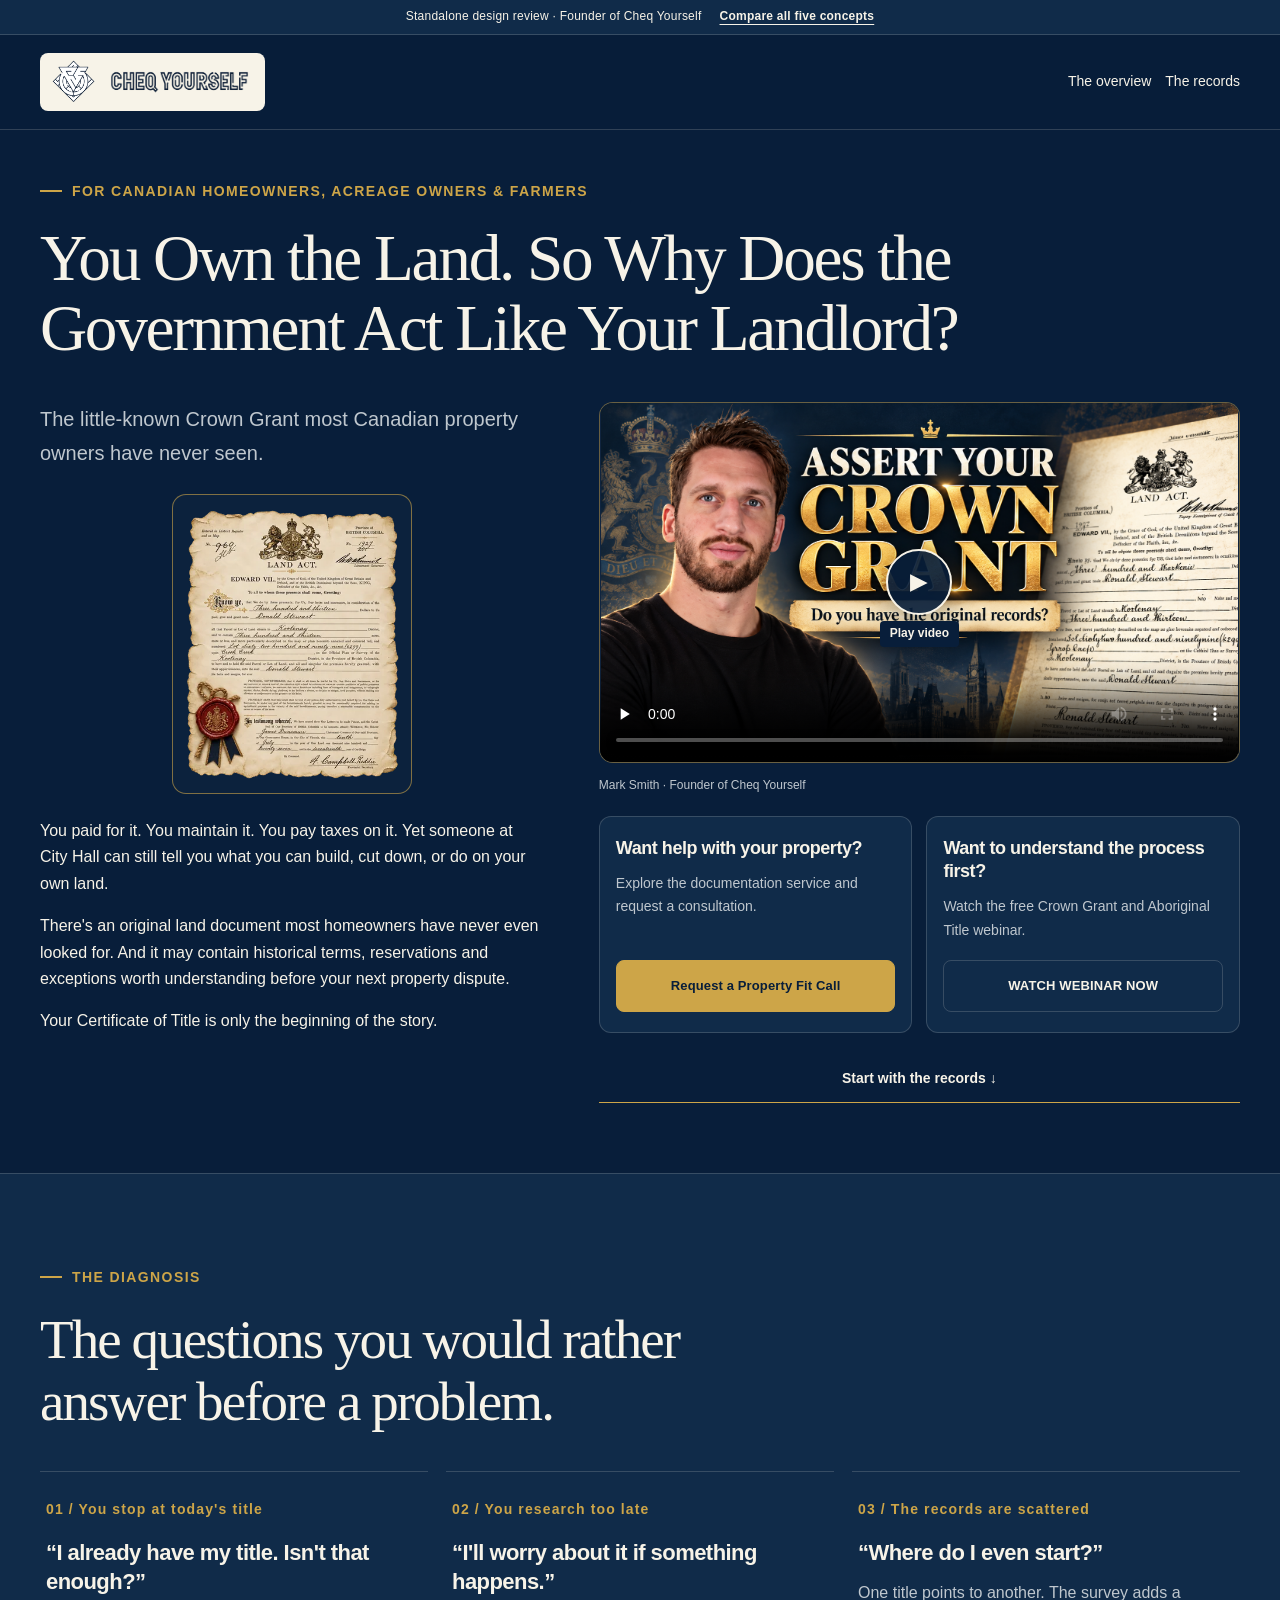
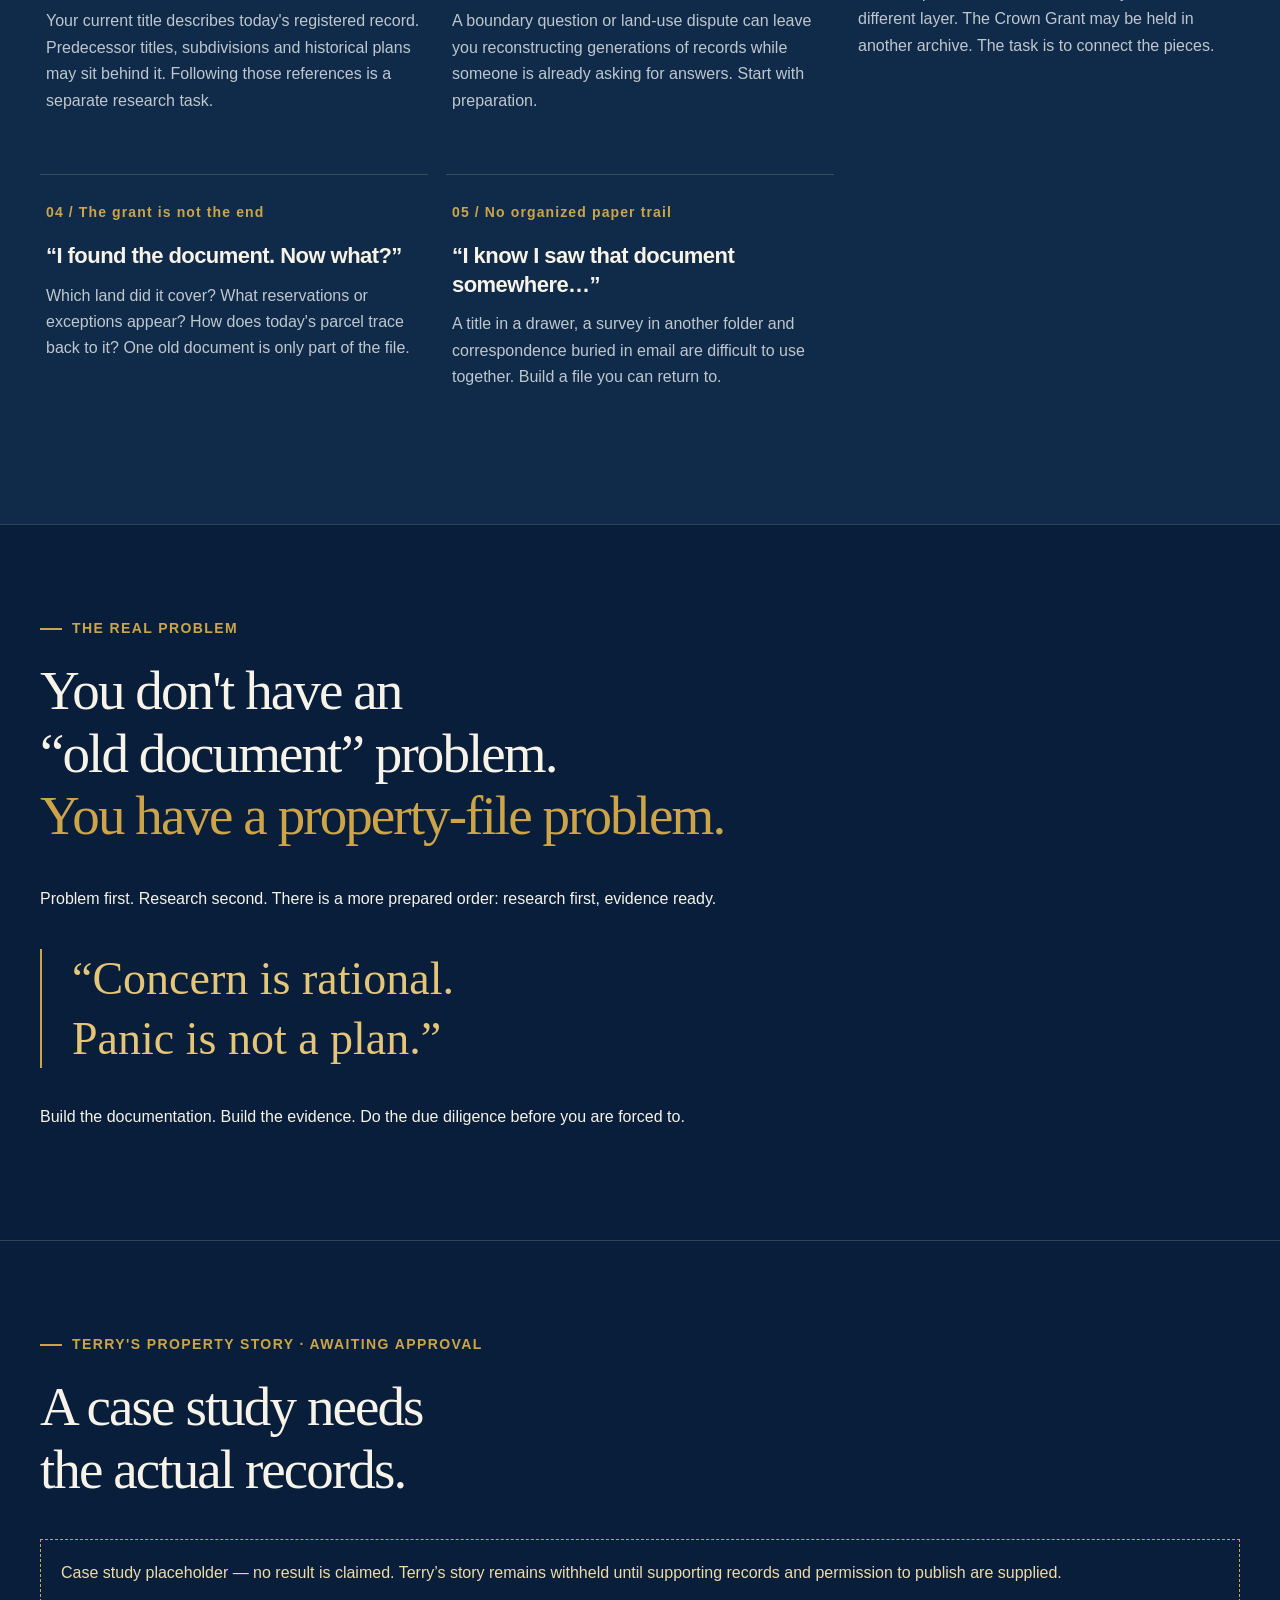
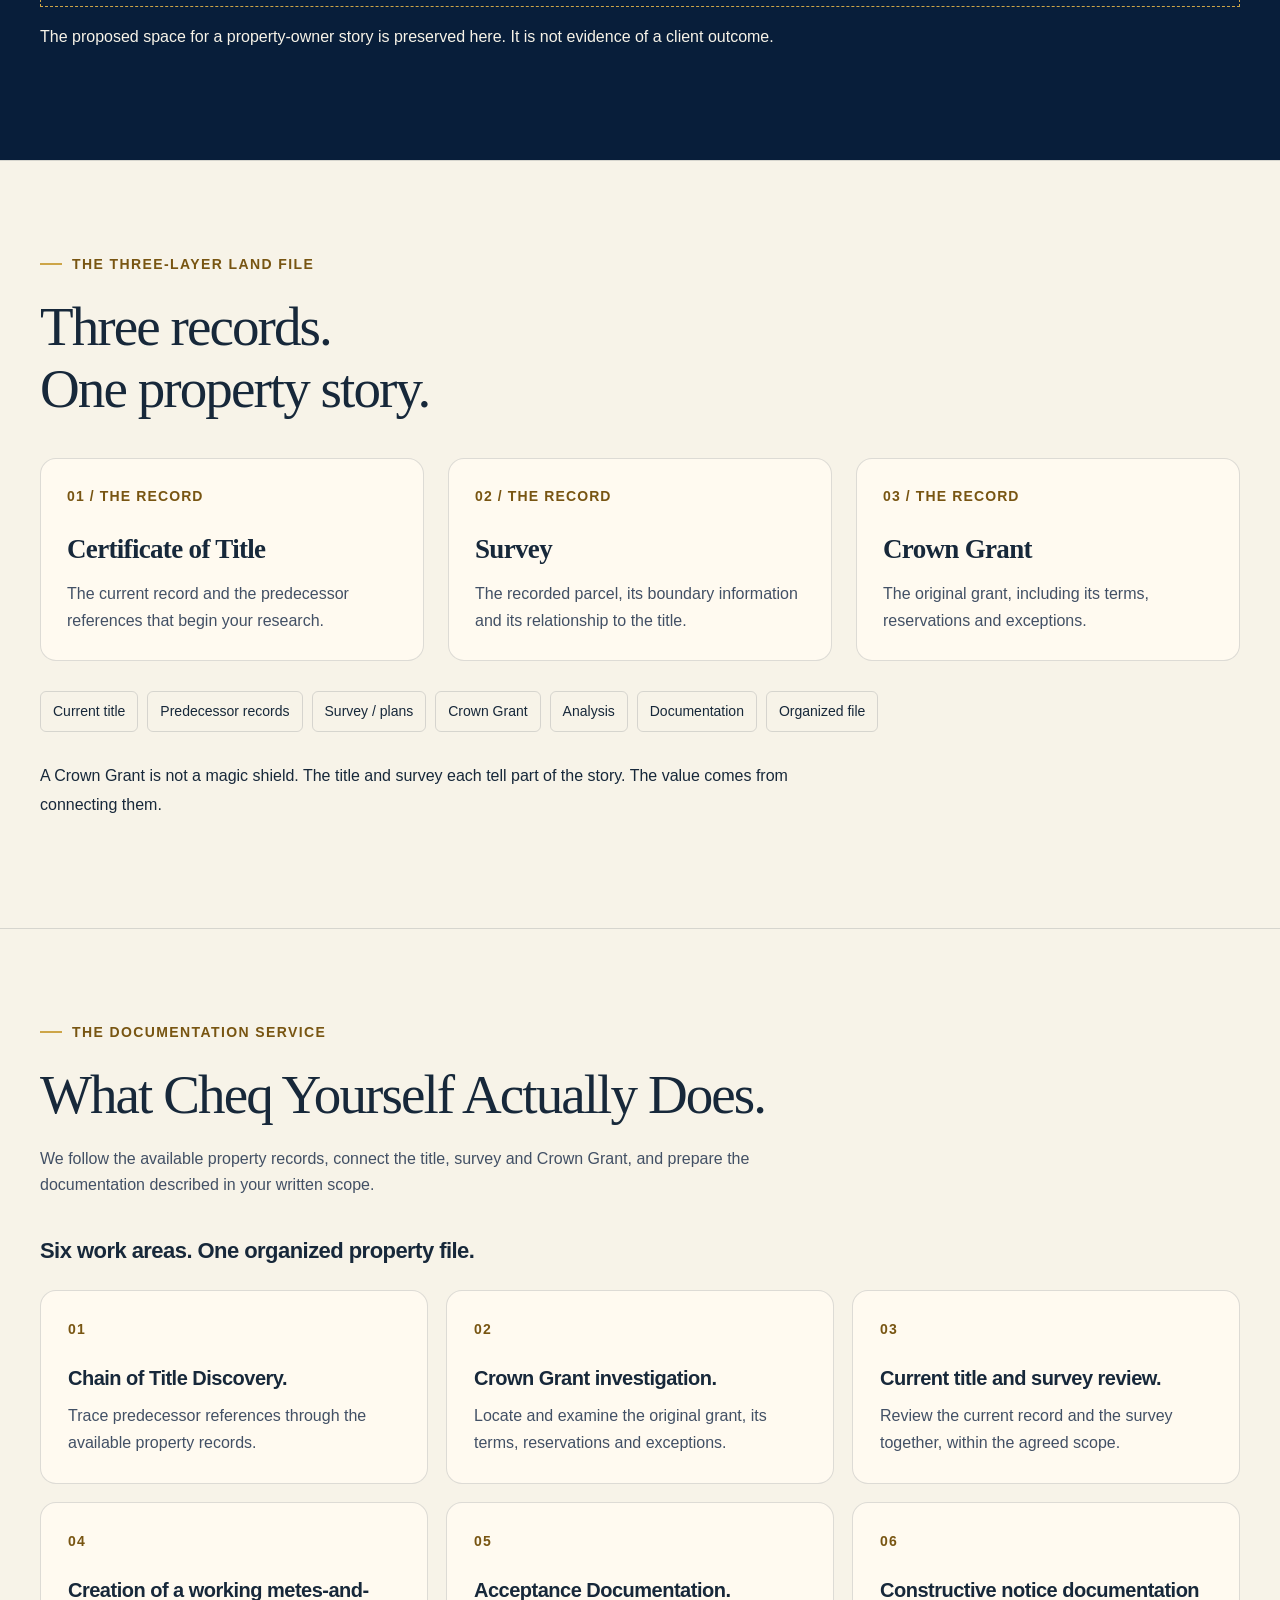
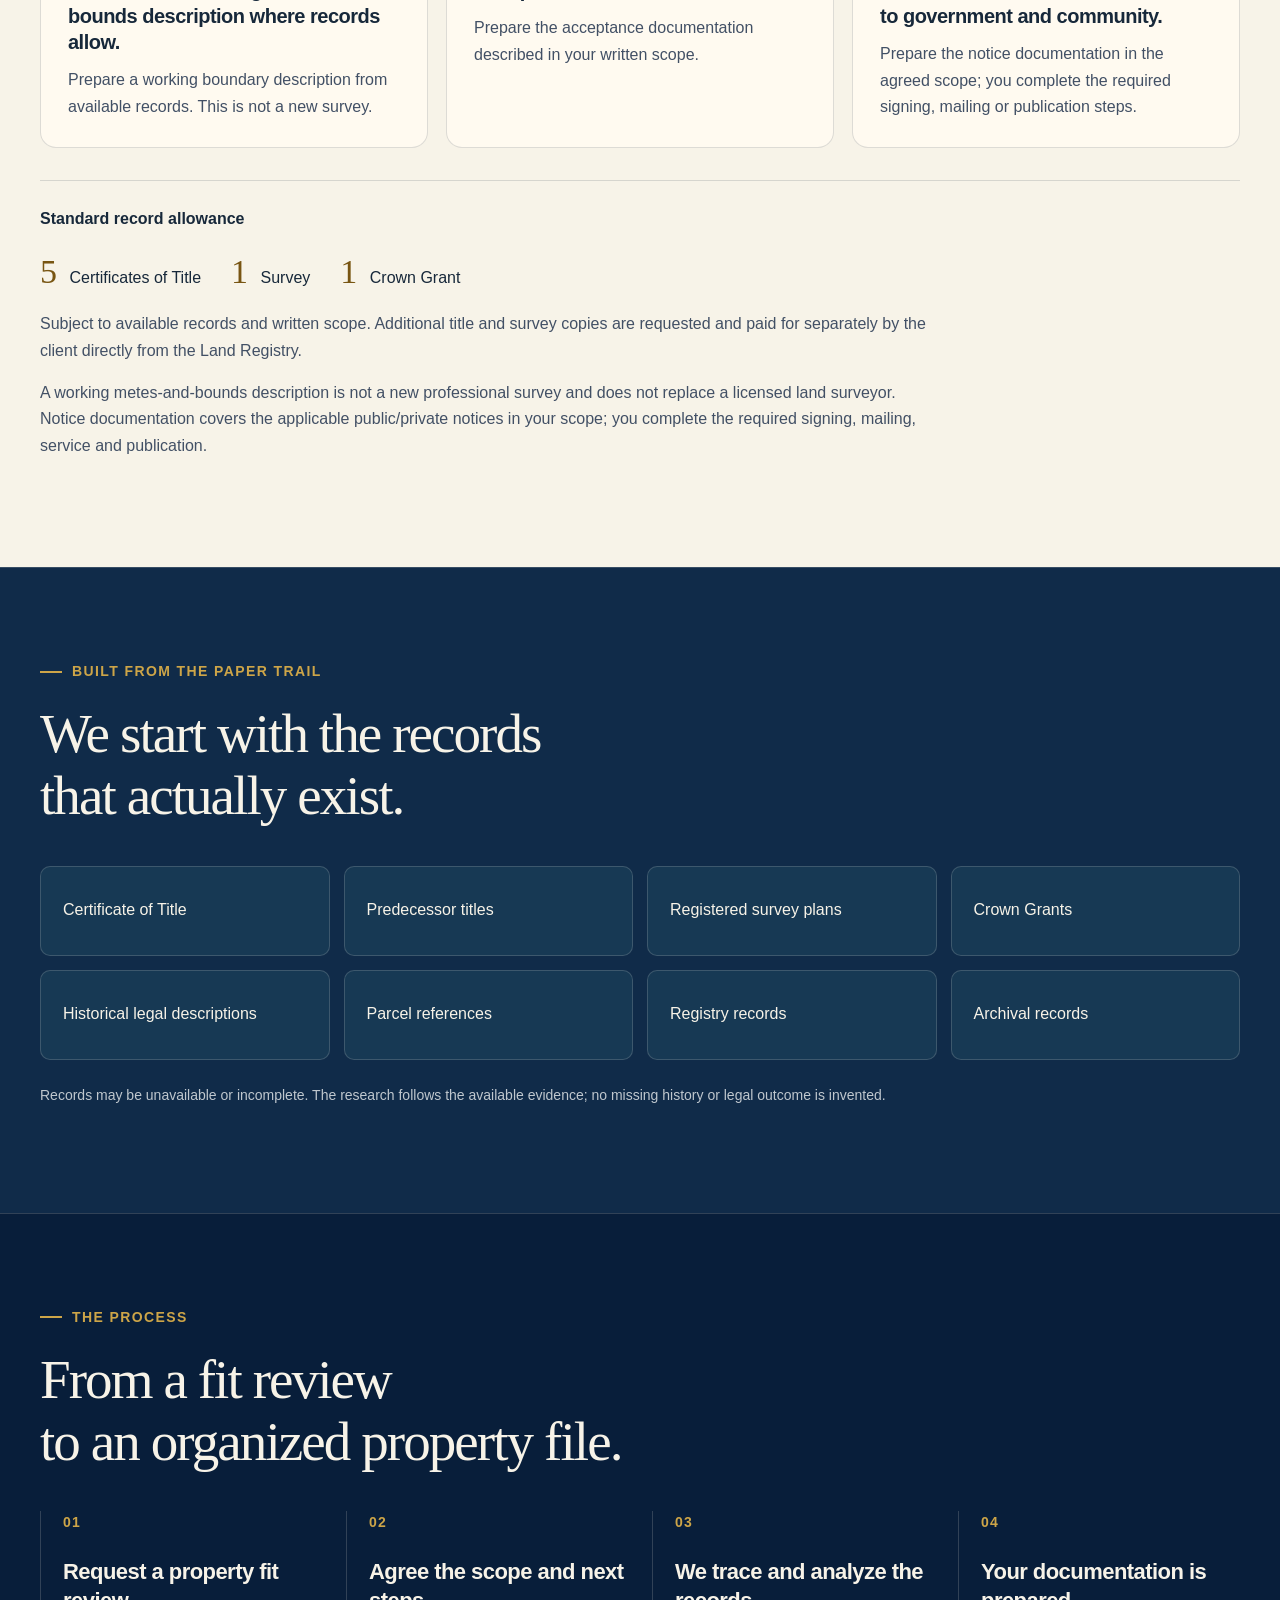
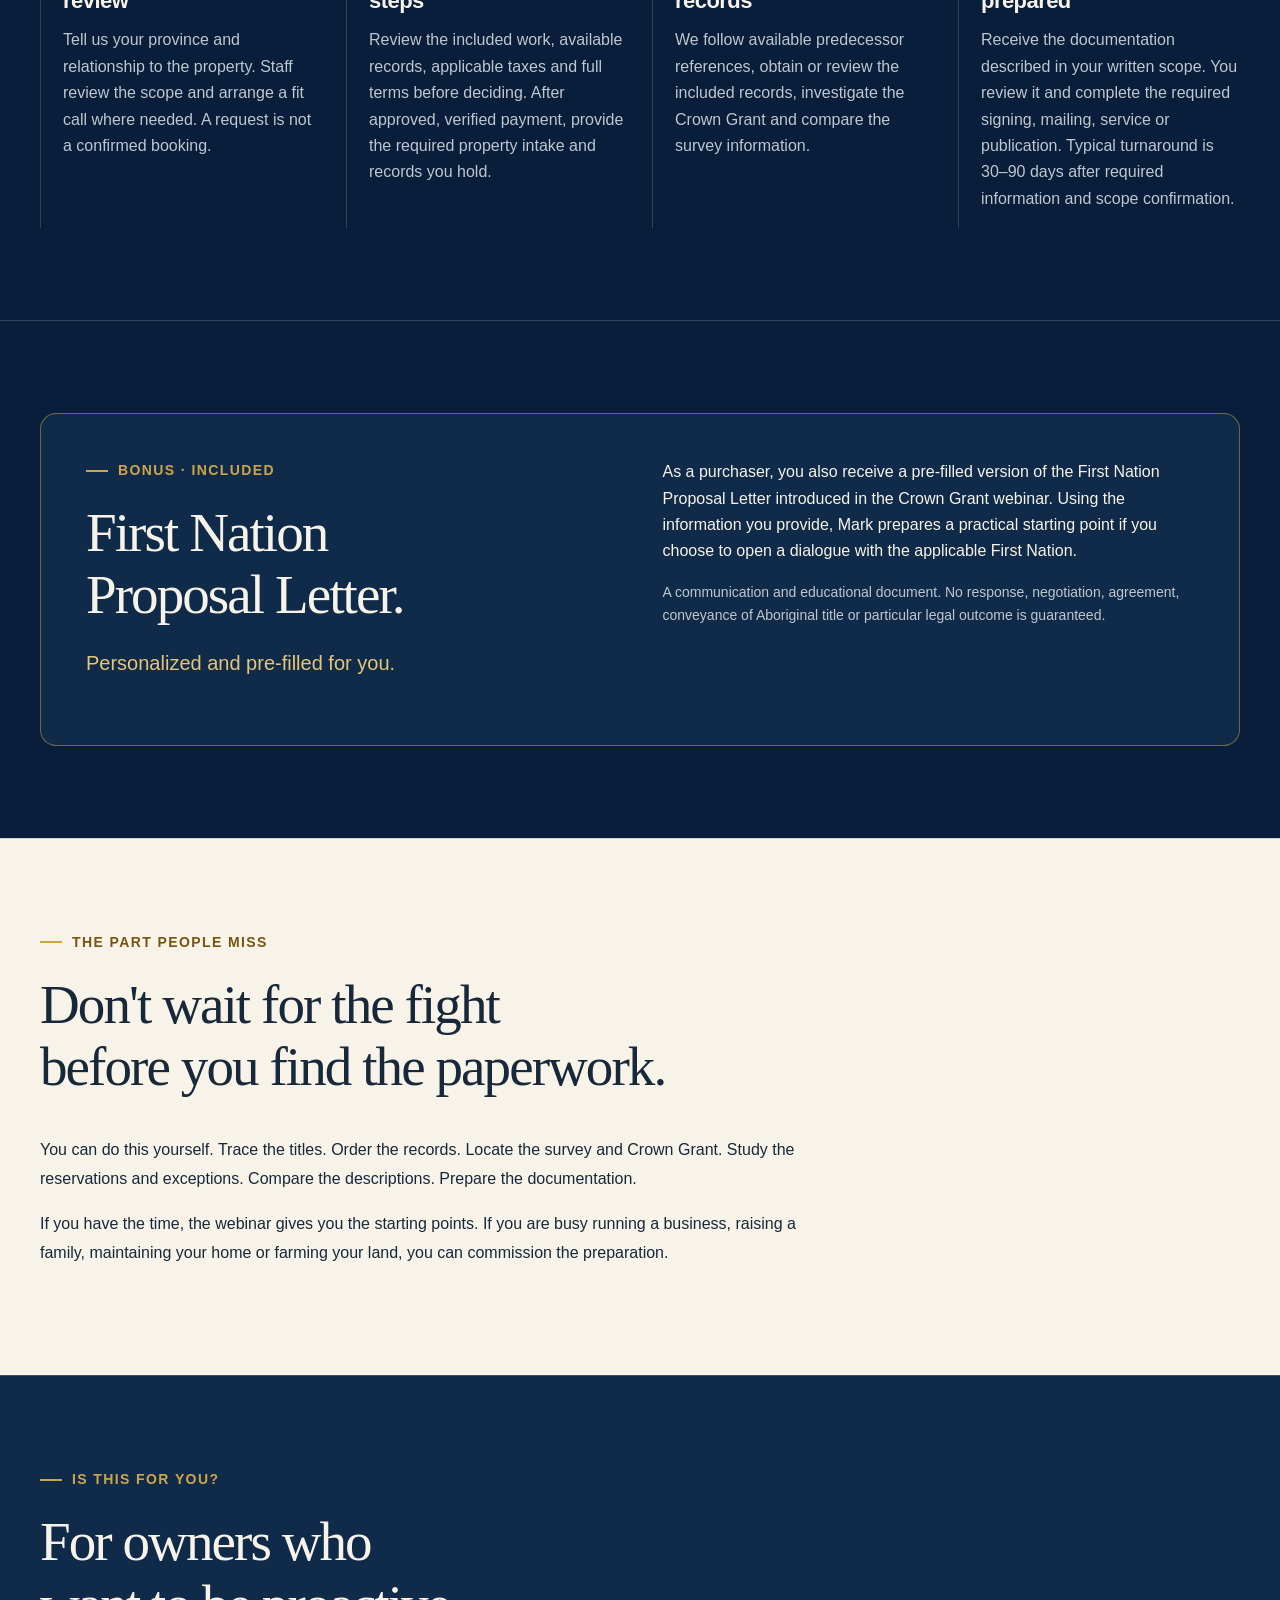
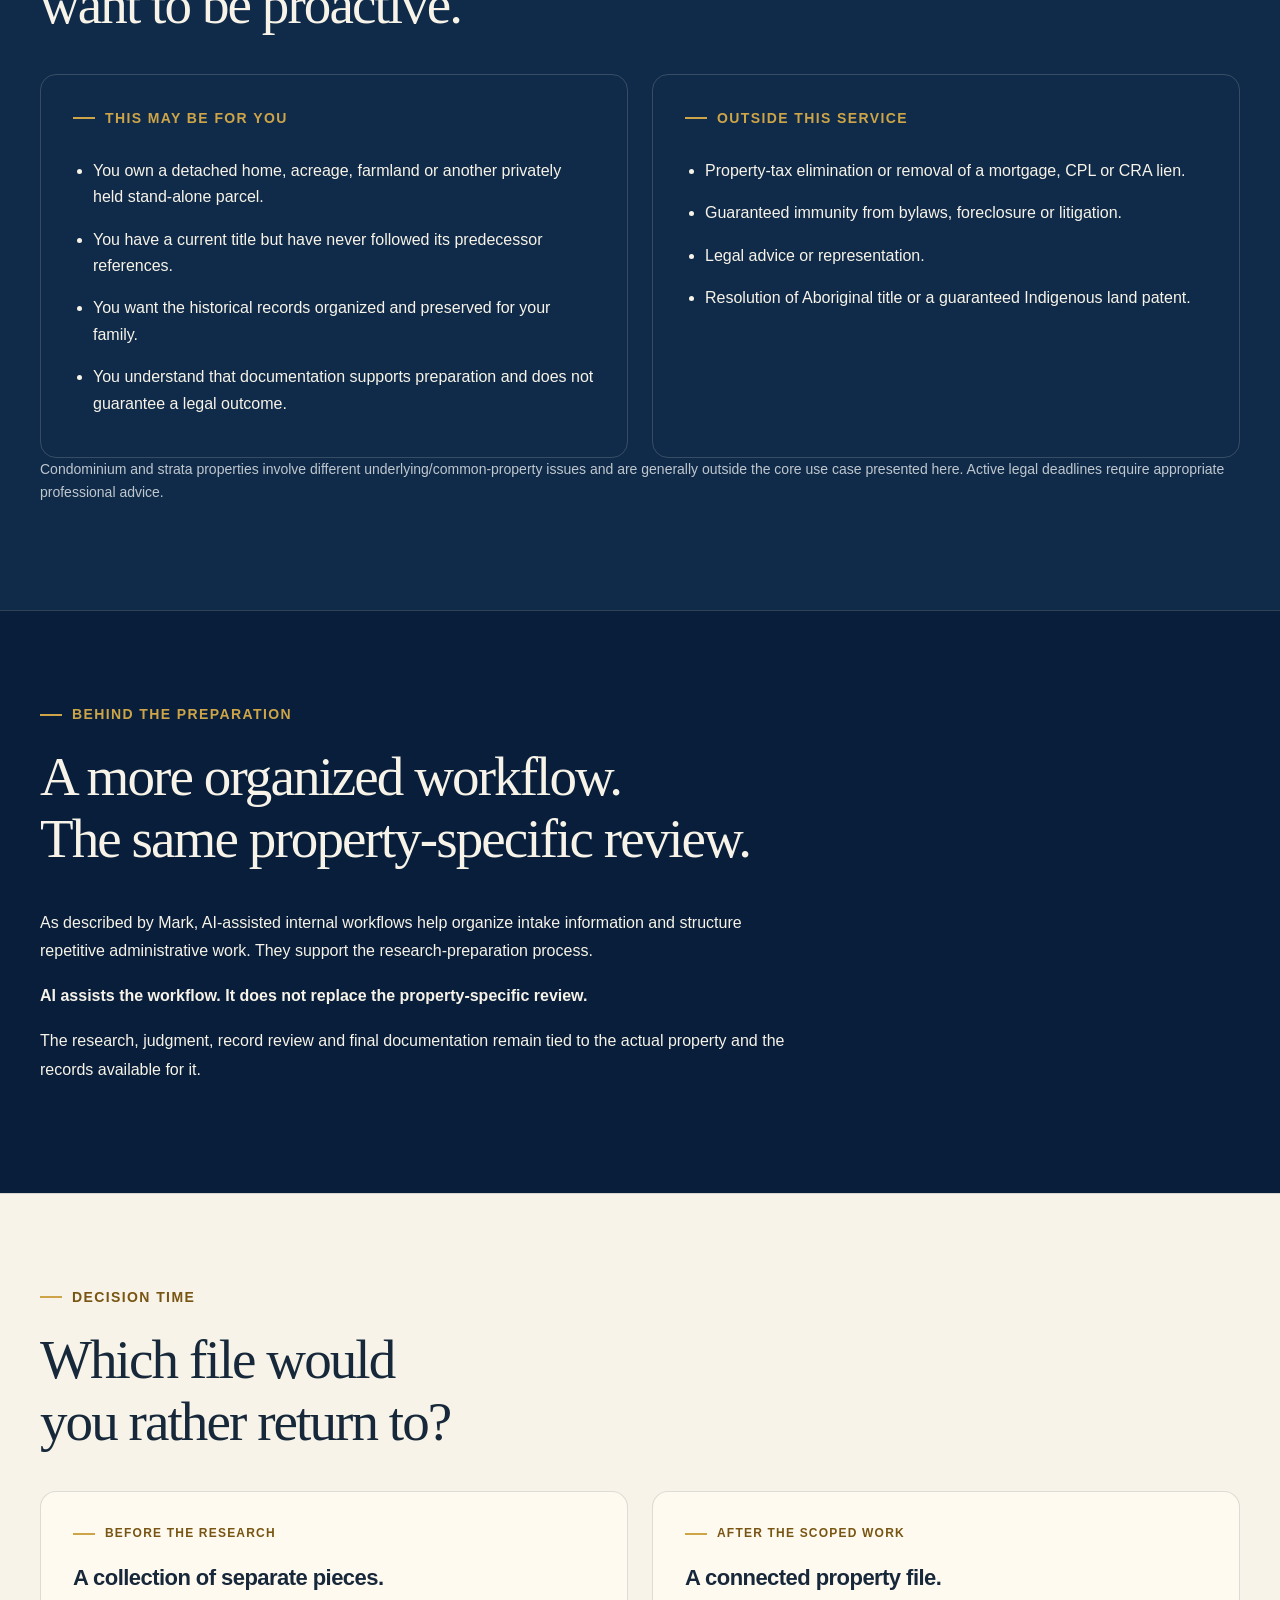
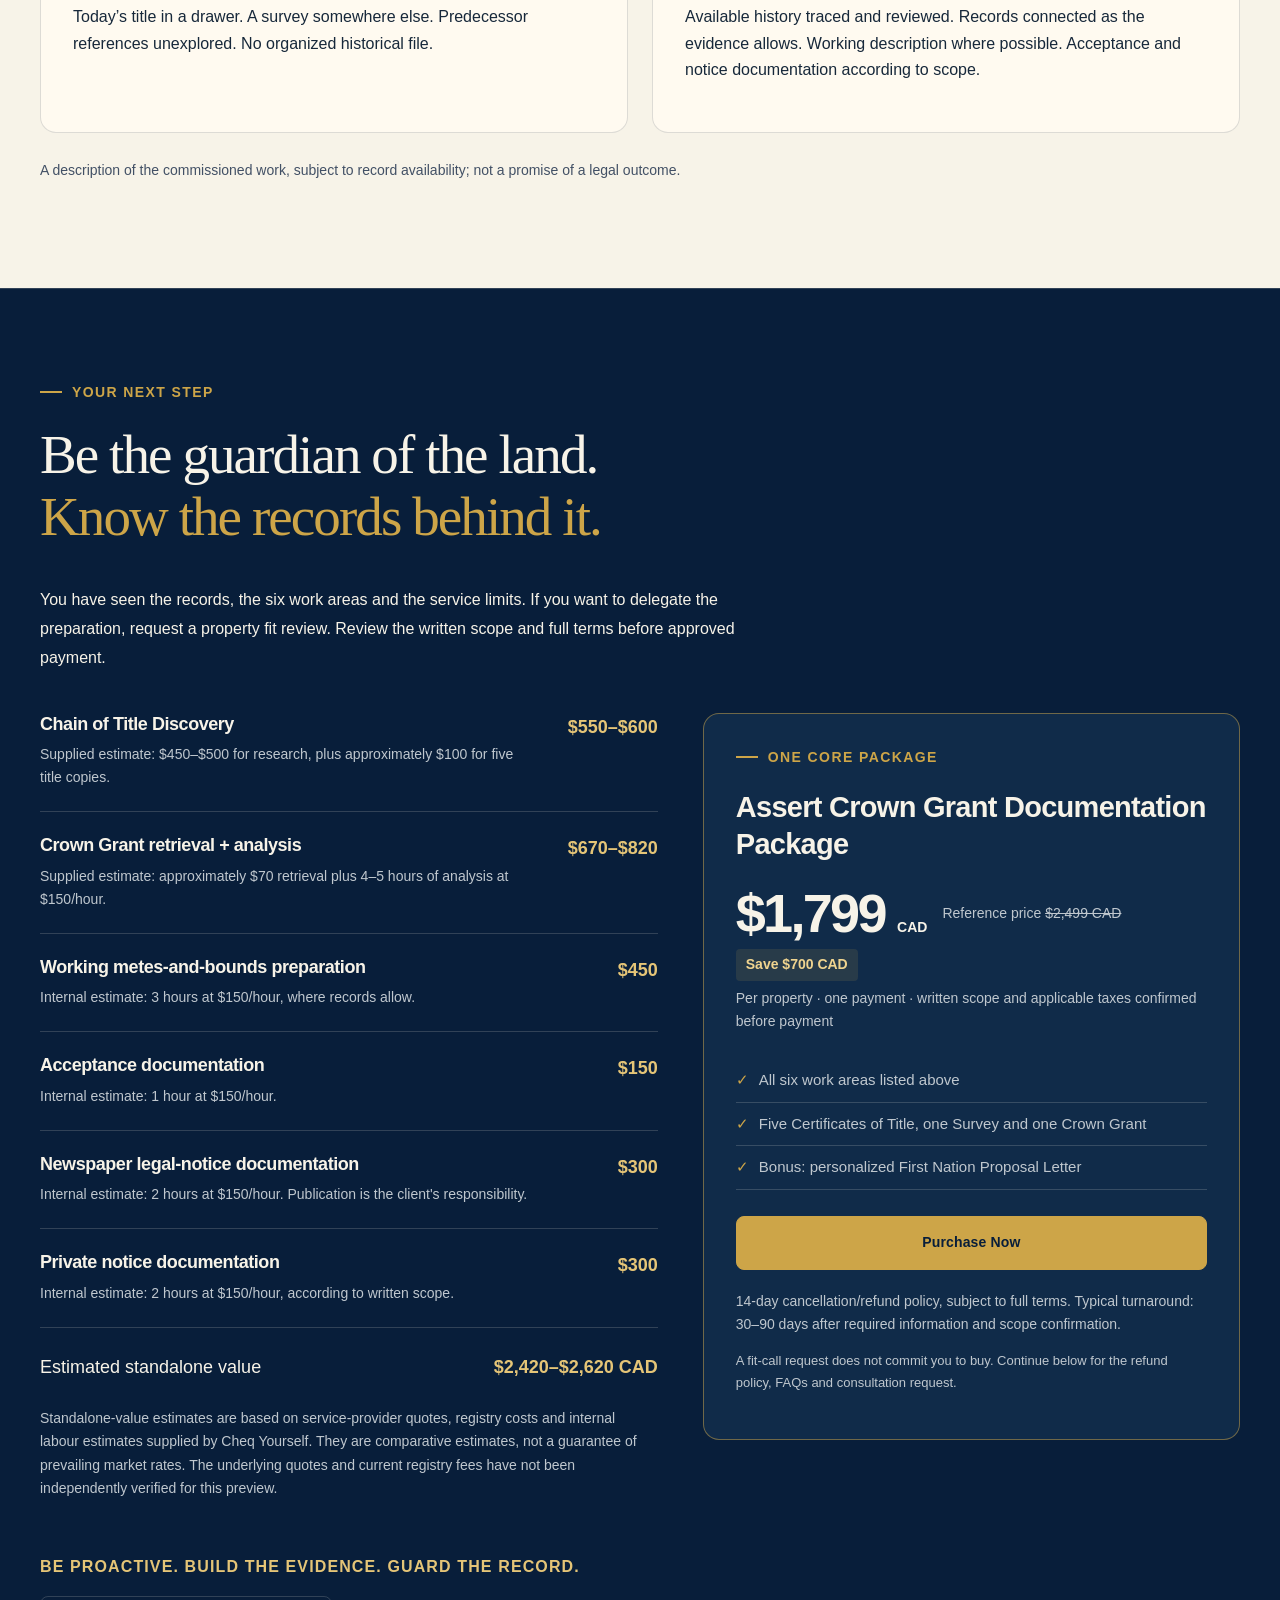
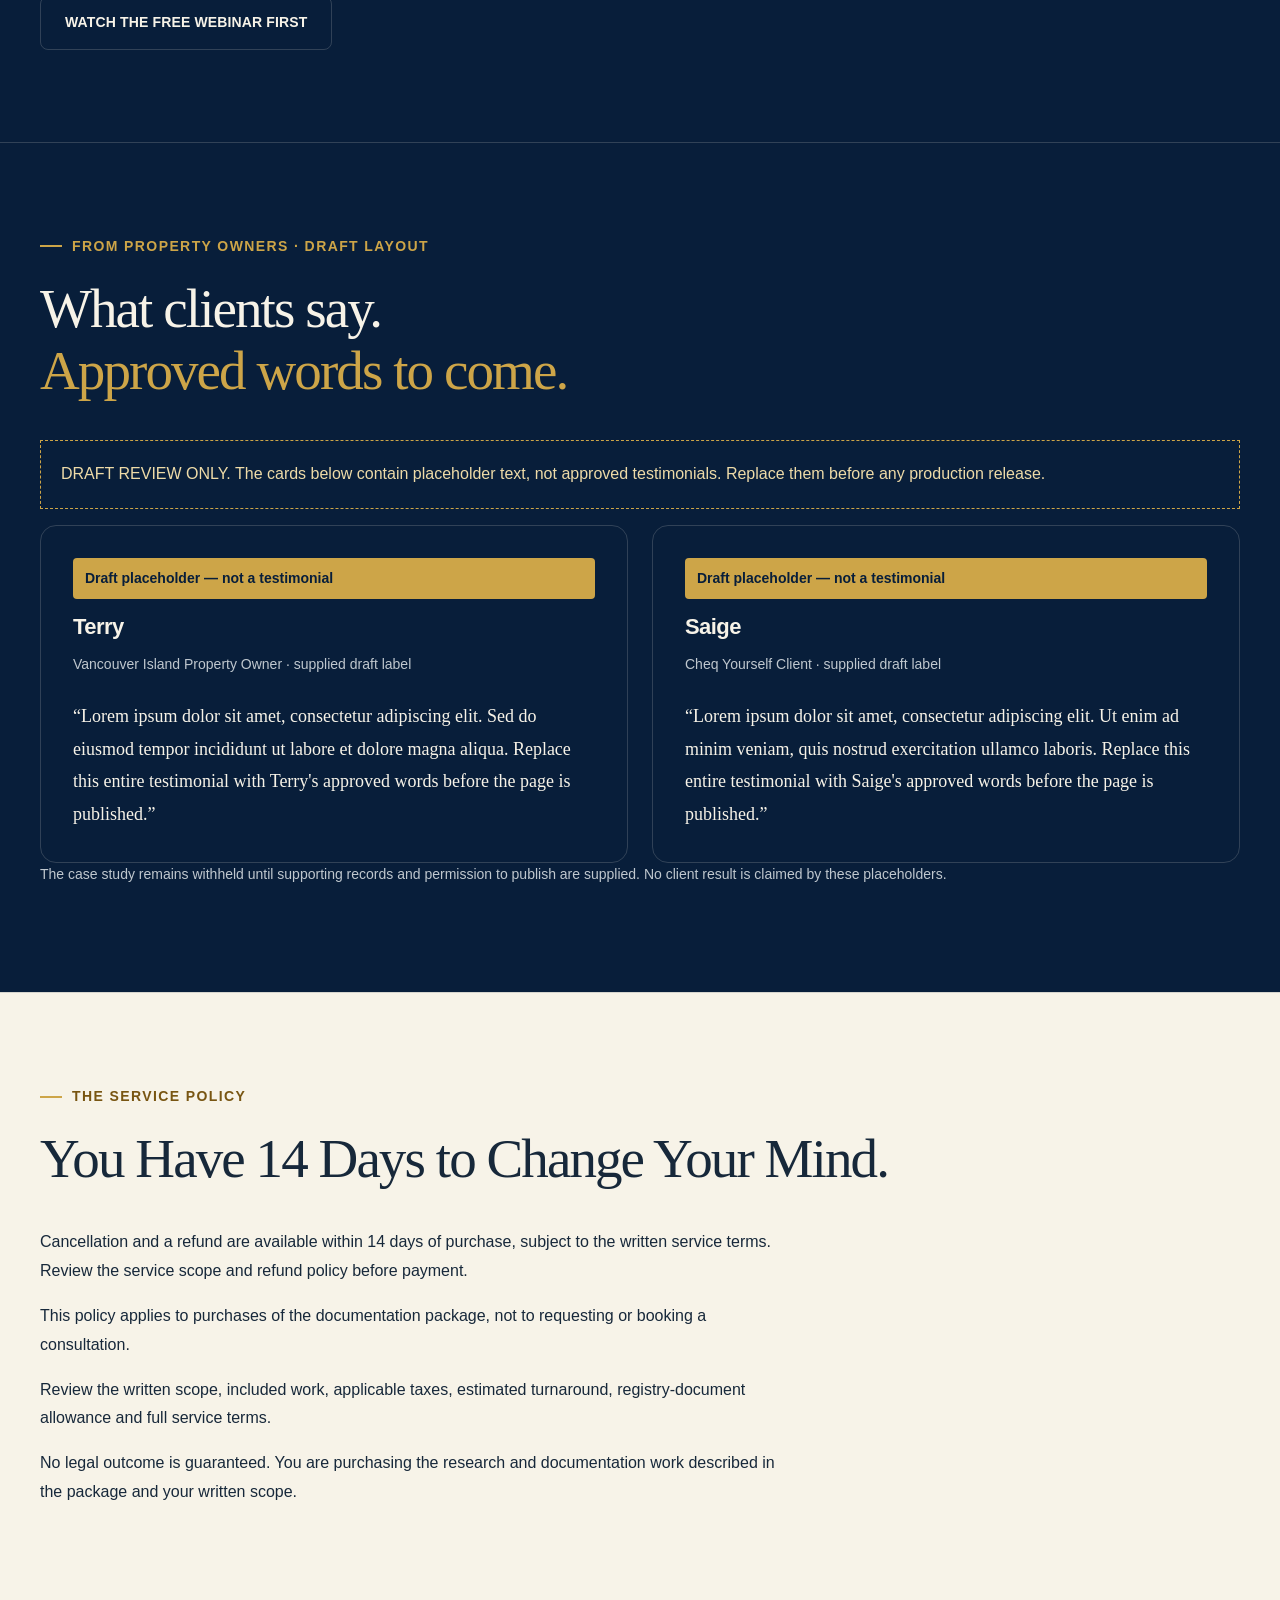
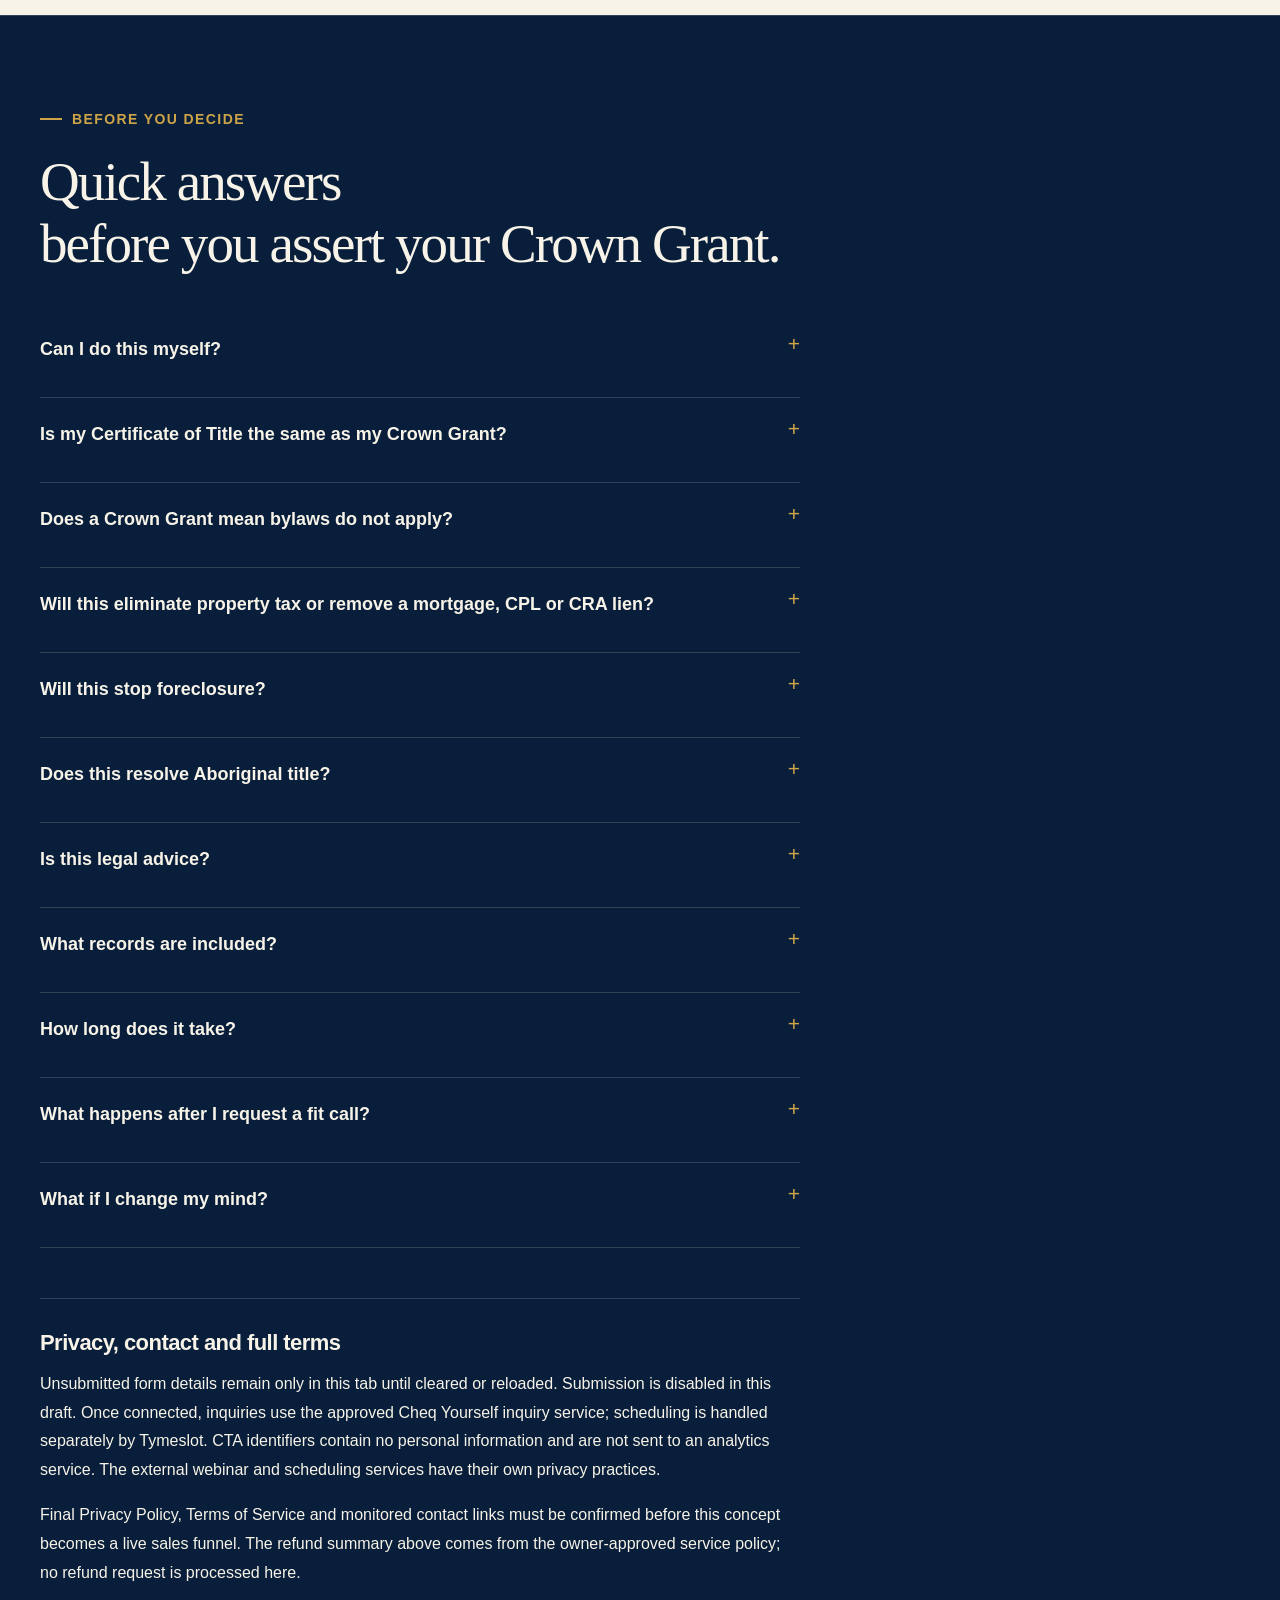
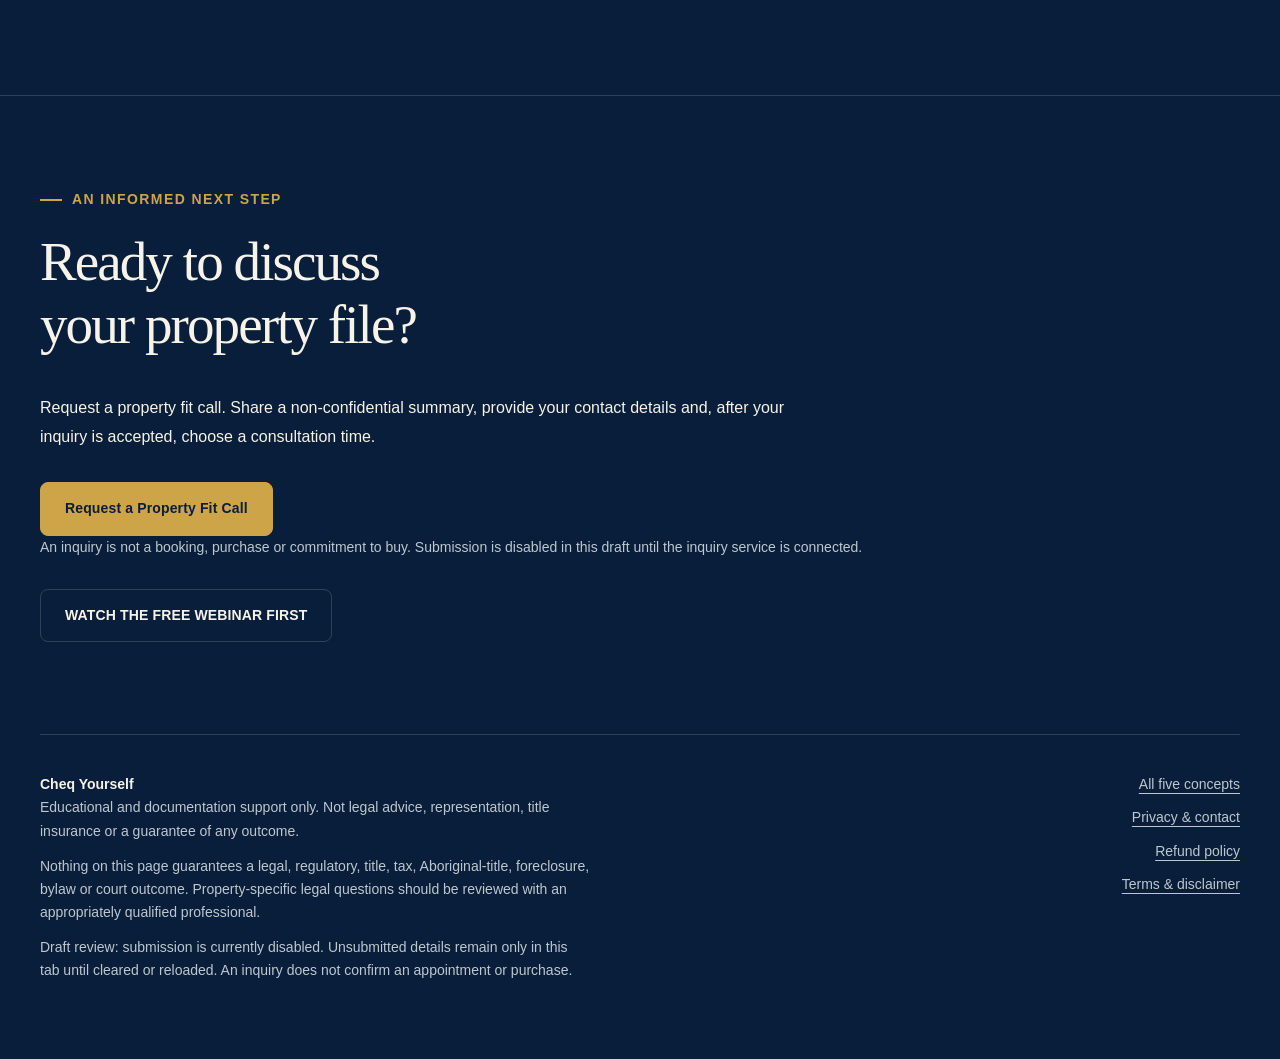
==== commit d44bdb8e: "Publish Concept 5 pre-checkout contact popup draft" ====
--- a/archival/index.html
+++ b/archival/index.html
@@ -1,6 +1,6 @@
 <!doctype html>
-<html lang="en-CA"><head><meta charset="utf-8"><meta name="viewport" content="width=device-width,initial-scale=1"><meta name="robots" content="noindex,nofollow"><meta name="referrer" content="no-referrer"><meta http-equiv="Content-Security-Policy" content="default-src &#x27;self&#x27;; script-src &#x27;self&#x27;; style-src &#x27;self&#x27; &#x27;unsafe-inline&#x27;; img-src &#x27;self&#x27;; media-src &#x27;self&#x27; https://constitutionalmoney.github.io; connect-src &#x27;none&#x27;; frame-src &#x27;none&#x27;; object-src &#x27;none&#x27;; base-uri &#x27;none&#x27;; form-action &#x27;none&#x27;"><meta name="description" content="Trace the records behind your Canadian property and explore the Assert Crown Grant Documentation Package with Cheq Yourself. Watch the overview, understand the work and decide your next step."><meta property="og:title" content="The Guardian of the Record | Cheq Yourself"><meta property="og:description" content="Trace the records behind your Canadian property and explore the Assert Crown Grant Documentation Package with Cheq Yourself. Watch the overview, understand the work and decide your next step."><title>The Guardian of the Record · Cheq Yourself preview</title><link rel="icon" href="../assets/brand-square.webp"><link rel="stylesheet" href="../assets/site.css?v=64327712d6fb"><script src="../assets/site.js" defer></script><script src="../assets/consultation.js" defer></script></head><body class="archival"><a class="skip" href="#main">Skip to content</a><div class="preview-bar"><span>Standalone design review · Founder of Cheq Yourself</span><a href="../index.html">Compare all five concepts</a></div>
-<header class="archival-header"><div class="container"><a class="brand" href="../index.html" aria-label="Cheq Yourself concept review"><img class="mark" src="../assets/cheq-yourself-logo.webp" alt="" width="43" height="44"><img class="wordmark" src="../assets/cheq-yourself-wordmark.webp" alt="Cheq Yourself" width="147" height="33"></a><nav aria-label="Page navigation"><a href="#vsl">The overview</a><a href="#written-overview">The records</a></nav></div></header><main id="main"><section class="archive-hero container"><p class="eyebrow">For Canadian homeowners, acreage owners &amp; farmers</p><h1>You Own the Land. So Why Does the Government Act Like Your Landlord?</h1><div class="archive-hero-bottom"><div><p class="lead">The little-known Crown Grant most Canadian property owners have never seen.</p><figure class="hero-crown-frame"><img class="hero-crown-grant" src="../assets/crown-grant-380.webp" srcset="../assets/crown-grant-380.webp 380w, ../assets/crown-grant-690.webp 690w" sizes="(max-width:700px) 45vw, (max-width:1000px) 23vw, 230px" alt="Illustrative historical Crown Grant document with a royal crest and wax seal" width="1122" height="1402" fetchpriority="high" decoding="async"></figure><p>You paid for it. You maintain it. You pay taxes on it. Yet someone at City Hall can still tell you what you can build, cut down, or do on your own land.</p><p>There&#x27;s an original land document most homeowners have never even looked for. And it may contain historical terms, reservations and exceptions worth understanding before your next property dispute.</p><p>Your Certificate of Title is only the beginning of the story.</p></div><div class="archive-hero-video" id="vsl"><div class="video-frame"><video class="vsl-video" controls playsinline preload="none" poster="../assets/vsl-video-thumbnail.png" width="1920" height="1080" aria-label="Assert Crown Grant Documentation Package — Mark Smith"><source src="https://constitutionalmoney.github.io/cheqyourself-vsl-review/assets/assert-crown-grant-v3-review.mp4" type="video/mp4"><p>Your browser does not support this video. <a href="https://constitutionalmoney.github.io/cheqyourself-vsl-review/assets/assert-crown-grant-v3-review.mp4">Open the video</a>.</p></video><button type="button" class="thumbnail-play" data-play-video aria-label="Play Assert Crown Grant video"><span aria-hidden="true">▶</span><span class="play-label">Play video</span></button></div><div class="video-caption"><span>Mark Smith · Founder of Cheq Yourself</span></div><div class="video-options"><article><h3>Want help with your property?</h3><p>Explore the documentation service and request a consultation.</p><a class="btn " href="#what-we-do" data-service-jump data-cta-id="under-video-property-fit">Request a Property Fit Call</a></article><article><h3>Want to understand the process first?</h3><p>Watch the free Crown Grant and Aboriginal Title webinar.</p><a class="btn secondary webinar" href="https://land.cheqyourself.com" target="_blank" rel="noopener noreferrer" data-cta-id="under-video-webinar">WATCH WEBINAR NOW</a></article></div><a class="story-link" href="#written-overview">Start with the records <span aria-hidden="true">↓</span></a><p class="video-status small" role="status" data-video-status hidden>The video could not load. Try the play button again or <a href="https://constitutionalmoney.github.io/cheqyourself-vsl-review/assets/assert-crown-grant-v3-review.mp4">open the video directly</a>.</p></div></div></section><section id="written-overview" class="archive-section archive-raised"><div class="container"><div class="archive-heading"><p class="eyebrow">The diagnosis</p><h2>The questions you would rather<br>answer before a problem.</h2></div><div class="diagnosis-grid"><article class="diagnosis-card"><span class="number">01 / You stop at today&#x27;s title</span><h3>“I already have my title. Isn&#x27;t that enough?”</h3><p>Your current title describes today&#x27;s registered record. Predecessor titles, subdivisions and historical plans may sit behind it. Following those references is a separate research task.</p></article><article class="diagnosis-card"><span class="number">02 / You research too late</span><h3>“I&#x27;ll worry about it if something happens.”</h3><p>A boundary question or land-use dispute can leave you reconstructing generations of records while someone is already asking for answers. Start with preparation.</p></article><article class="diagnosis-card"><span class="number">03 / The records are scattered</span><h3>“Where do I even start?”</h3><p>One title points to another. The survey adds a different layer. The Crown Grant may be held in another archive. The task is to connect the pieces.</p></article><article class="diagnosis-card"><span class="number">04 / The grant is not the end</span><h3>“I found the document. Now what?”</h3><p>Which land did it cover? What reservations or exceptions appear? How does today&#x27;s parcel trace back to it? One old document is only part of the file.</p></article><article class="diagnosis-card"><span class="number">05 / No organized paper trail</span><h3>“I know I saw that document somewhere…”</h3><p>A title in a drawer, a survey in another folder and correspondence buried in email are difficult to use together. Build a file you can return to.</p></article></div></div></section><section id="root-cause" class="archive-section "><div class="container"><div class="archive-heading"><p class="eyebrow">The real problem</p><h2>You don't have an<br>“old document” problem.<br><em>You have a property-file problem.</em></h2></div><div class="archive-reading"><p>Problem first. Research second. There is a more prepared order: research first, evidence ready.</p><blockquote>“Concern is rational.<br>Panic is not a plan.”</blockquote><p>Build the documentation. Build the evidence. Do the due diligence before you are forced to.</p></div></div></section><section id="case-study" class="archive-section "><div class="container"><div class="archive-heading"><p class="eyebrow">Terry&#x27;s property story · awaiting approval</p><h2>A case study needs<br>the actual records.</h2></div><p class="review-hold">Case study placeholder — no result is claimed. Terry’s story remains withheld until supporting records and permission to publish are supplied.</p><p class="archive-reading">The proposed space for a property-owner story is preserved here. It is not evidence of a client outcome.</p></div></section><section id="mechanism" class="archive-section archive-light"><div class="container"><div class="archive-heading"><p class="eyebrow">The three-layer land file</p><h2>Three records.<br>One property story.</h2></div><div class="records"><article class="record"><span class="number">01 / THE RECORD</span><h3>Certificate of Title</h3><p>The current record and the predecessor references that begin your research.</p></article><article class="record"><span class="number">02 / THE RECORD</span><h3>Survey</h3><p>The recorded parcel, its boundary information and its relationship to the title.</p></article><article class="record"><span class="number">03 / THE RECORD</span><h3>Crown Grant</h3><p>The original grant, including its terms, reservations and exceptions.</p></article></div><ol class="record-path"><li>Current title</li><li>Predecessor records</li><li>Survey / plans</li><li>Crown Grant</li><li>Analysis</li><li>Documentation</li><li>Organized file</li></ol><div class="archive-reading"><p>A Crown Grant is not a magic shield. The title and survey each tell part of the story. The value comes from connecting them.</p></div></div></section><section id="what-we-do" class="archive-section archive-light" tabindex="-1"><div class="container"><div class="archive-heading"><p class="eyebrow">The documentation service</p><h2>What Cheq Yourself Actually Does.</h2><p>We follow the available property records, connect the title, survey and Crown Grant, and prepare the documentation described in your written scope.</p></div><h3 class="deliverables-title">Six work areas. One organized property file.</h3><div class="scope-grid"><article class="scope-card"><span class="number">01</span><h3>Chain of Title Discovery.</h3><p>Trace predecessor references through the available property records.</p></article><article class="scope-card"><span class="number">02</span><h3>Crown Grant investigation.</h3><p>Locate and examine the original grant, its terms, reservations and exceptions.</p></article><article class="scope-card"><span class="number">03</span><h3>Current title and survey review.</h3><p>Review the current record and the survey together, within the agreed scope.</p></article><article class="scope-card"><span class="number">04</span><h3>Creation of a working metes-and-bounds description where records allow.</h3><p>Prepare a working boundary description from available records. This is not a new survey.</p></article><article class="scope-card"><span class="number">05</span><h3>Acceptance Documentation.</h3><p>Prepare the acceptance documentation described in your written scope.</p></article><article class="scope-card"><span class="number">06</span><h3>Constructive notice documentation to government and community.</h3><p>Prepare the notice documentation in the agreed scope; you complete the required signing, mailing or publication steps.</p></article></div><div class="archive-allowance"><strong>Standard record allowance</strong><div><span><b>5</b> Certificates of Title</span><span><b>1</b> Survey</span><span><b>1</b> Crown Grant</span></div><p>Subject to available records and written scope. Additional title and survey copies are requested and paid for separately by the client directly from the Land Registry.</p><p>A working metes-and-bounds description is not a new professional survey and does not replace a licensed land surveyor. Notice documentation covers the applicable public/private notices in your scope; you complete the required signing, mailing, service and publication.</p></div></div></section><section id="records" class="archive-section archive-raised"><div class="container"><div class="archive-heading"><p class="eyebrow">Built from the paper trail</p><h2>We start with the records<br>that actually exist.</h2></div><div class="record-chips"><span>Certificate of Title</span><span>Predecessor titles</span><span>Registered survey plans</span><span>Crown Grants</span><span>Historical legal descriptions</span><span>Parcel references</span><span>Registry records</span><span>Archival records</span></div><p class="small">Records may be unavailable or incomplete. The research follows the available evidence; no missing history or legal outcome is invented.</p></div></section><section id="process" class="archive-section "><div class="container"><div class="archive-heading"><p class="eyebrow">The process</p><h2>From a fit review<br>to an organized property file.</h2></div><div class="archive-process"><article class="process-card"><span class="number">01</span><h3>Request a property fit review</h3><p>Tell us your province and relationship to the property. Staff review the scope and arrange a fit call where needed. A request is not a confirmed booking.</p></article><article class="process-card"><span class="number">02</span><h3>Agree the scope and next steps</h3><p>Review the included work, available records, applicable taxes and full terms before deciding. After approved, verified payment, provide the required property intake and records you hold.</p></article><article class="process-card"><span class="number">03</span><h3>We trace and analyze the records</h3><p>We follow available predecessor references, obtain or review the included records, investigate the Crown Grant and compare the survey information.</p></article><article class="process-card"><span class="number">04</span><h3>Your documentation is prepared</h3><p>Receive the documentation described in your written scope. You review it and complete the required signing, mailing, service or publication. Typical turnaround is 30–90 days after required information and scope confirmation.</p></article></div></div></section><section id="bonus" class="archive-section "><div class="container"><article class="archive-bonus"><div><p class="eyebrow">Bonus · included</p><h2>First Nation<br>Proposal Letter.</h2><p class="bonus-subtitle">Personalized and pre-filled for you.</p></div><div><p>As a purchaser, you also receive a pre-filled version of the First Nation Proposal Letter introduced in the Crown Grant webinar. Using the information you provide, Mark prepares a practical starting point if you choose to open a dialogue with the applicable First Nation.</p><p class="small">A communication and educational document. No response, negotiation, agreement, conveyance of Aboriginal title or particular legal outcome is guaranteed.</p></div></article></div></section><section id="big-picture" class="archive-section archive-light"><div class="container"><div class="archive-heading"><p class="eyebrow">The part people miss</p><h2>Don't wait for the fight<br>before you find the paperwork.</h2></div><div class="archive-reading"><p>You can do this yourself. Trace the titles. Order the records. Locate the survey and Crown Grant. Study the reservations and exceptions. Compare the descriptions. Prepare the documentation.</p><p>If you have the time, the webinar gives you the starting points. If you are busy running a business, raising a family, maintaining your home or farming your land, you can commission the preparation.</p></div></div></section><section id="for-you" class="archive-section archive-raised"><div class="container"><div class="archive-heading"><p class="eyebrow">Is this for you?</p><h2>For owners who<br>want to be proactive.</h2></div><div class="archive-columns"><article><p class="eyebrow">This may be for you</p><ul><li>You own a detached home, acreage, farmland or another privately held stand-alone parcel.</li><li>You have a current title but have never followed its predecessor references.</li><li>You want the historical records organized and preserved for your family.</li><li>You understand that documentation supports preparation and does not guarantee a legal outcome.</li></ul></article><article><p class="eyebrow">Outside this service</p><ul><li>Property-tax elimination or removal of a mortgage, CPL or CRA lien.</li><li>Guaranteed immunity from bylaws, foreclosure or litigation.</li><li>Legal advice or representation.</li><li>Resolution of Aboriginal title or a guaranteed Indigenous land patent.</li></ul></article></div><p class="small">Condominium and strata properties involve different underlying/common-property issues and are generally outside the core use case presented here. Active legal deadlines require appropriate professional advice.</p></div></section><section id="workflow" class="archive-section "><div class="container"><div class="archive-heading"><p class="eyebrow">Behind the preparation</p><h2>A more organized workflow.<br>The same property-specific review.</h2></div><div class="archive-reading"><p>As described by Mark, AI-assisted internal workflows help organize intake information and structure repetitive administrative work. They support the research-preparation process.</p><p><strong>AI assists the workflow. It does not replace the property-specific review.</strong></p><p>The research, judgment, record review and final documentation remain tied to the actual property and the records available for it.</p></div></div></section><section id="before-after" class="archive-section archive-light"><div class="container"><div class="archive-heading"><p class="eyebrow">Decision time</p><h2>Which file would<br>you rather return to?</h2></div><div class="funnel-choice archive-columns"><article><p class="eyebrow">Before the research</p><h3>A collection of separate pieces.</h3><p>Today’s title in a drawer. A survey somewhere else. Predecessor references unexplored. No organized historical file.</p></article><article><p class="eyebrow">After the scoped work</p><h3>A connected property file.</h3><p>Available history traced and reviewed. Records connected as the evidence allows. Working description where possible. Acceptance and notice documentation according to scope.</p></article></div><p class="small">A description of the commissioned work, subject to record availability; not a promise of a legal outcome.</p></div></section><section id="offer" class="archive-section " data-offer-section><div class="container"><div class="archive-heading"><p class="eyebrow">Your next step</p><h2>Be the guardian of the land.<br><em>Know the records behind it.</em></h2></div><p class="archive-reading">You have seen the records, the six work areas and the service limits. If you want to delegate the preparation, request a property fit review. Review the written scope and full terms before approved payment.</p><div class="archive-value"><div class="archive-value-rows"><div class="value-row"><div><h3>Chain of Title Discovery</h3><p>Supplied estimate: $450–$500 for research, plus approximately $100 for five title copies.</p></div><strong>$550–$600</strong></div><div class="value-row"><div><h3>Crown Grant retrieval + analysis</h3><p>Supplied estimate: approximately $70 retrieval plus 4–5 hours of analysis at $150/hour.</p></div><strong>$670–$820</strong></div><div class="value-row"><div><h3>Working metes-and-bounds preparation</h3><p>Internal estimate: 3 hours at $150/hour, where records allow.</p></div><strong>$450</strong></div><div class="value-row"><div><h3>Acceptance documentation</h3><p>Internal estimate: 1 hour at $150/hour.</p></div><strong>$150</strong></div><div class="value-row"><div><h3>Newspaper legal-notice documentation</h3><p>Internal estimate: 2 hours at $150/hour. Publication is the client&#x27;s responsibility.</p></div><strong>$300</strong></div><div class="value-row"><div><h3>Private notice documentation</h3><p>Internal estimate: 2 hours at $150/hour, according to written scope.</p></div><strong>$300</strong></div><div class="value-total"><span>Estimated standalone value</span><strong>$2,420–$2,620 CAD</strong></div><p class="estimate-note">Standalone-value estimates are based on service-provider quotes, registry costs and internal labour estimates supplied by Cheq Yourself. They are comparative estimates, not a guarantee of prevailing market rates. The underlying quotes and current registry fees have not been independently verified for this preview.</p></div><aside class="archive-final-offer" id="offer-price" tabindex="-1"><p class="eyebrow">One core package</p><h3>Assert Crown Grant Documentation Package</h3><div class="price"><span class="now">$1,799 <small>CAD</small></span><span class="was">Reference price <s>$2,499 CAD</s></span><span class="save">Save $700 CAD</span><span class="unit">Per property · one payment · written scope and applicable taxes confirmed before payment</span></div><ul class="offer-summary"><li>All six work areas listed above</li><li>Five Certificates of Title, one Survey and one Crown Grant</li><li>Bonus: personalized First Nation Proposal Letter</li></ul><p class="small">14-day cancellation/refund policy, subject to full terms. Typical turnaround: 30–90 days after required information and scope confirmation.</p><p class="micro">A fit-call request does not commit you to buy. Continue below for the refund policy, FAQs and consultation request.</p></aside></div><p class="closing-tagline">Be proactive. Build the evidence. Guard the record.</p><a class="btn secondary webinar" href="https://land.cheqyourself.com" target="_blank" rel="noopener noreferrer">WATCH THE FREE WEBINAR FIRST</a></div></section><section id="proof" class="archive-section "><div class="container"><div class="archive-heading"><p class="eyebrow">From property owners · draft layout</p><h2>What clients say.<br><em>Approved words to come.</em></h2></div><p class="review-hold">DRAFT REVIEW ONLY. The cards below contain placeholder text, not approved testimonials. Replace them before any production release.</p><div class="archive-columns"><article data-placeholder="true"><p class="placeholder-badge">Draft placeholder — not a testimonial</p><h3>Terry</h3><p class="small">Vancouver Island Property Owner · supplied draft label</p><blockquote>“Lorem ipsum dolor sit amet, consectetur adipiscing elit. Sed do eiusmod tempor incididunt ut labore et dolore magna aliqua. Replace this entire testimonial with Terry's approved words before the page is published.”</blockquote></article><article data-placeholder="true"><p class="placeholder-badge">Draft placeholder — not a testimonial</p><h3>Saige</h3><p class="small">Cheq Yourself Client · supplied draft label</p><blockquote>“Lorem ipsum dolor sit amet, consectetur adipiscing elit. Ut enim ad minim veniam, quis nostrud exercitation ullamco laboris. Replace this entire testimonial with Saige's approved words before the page is published.”</blockquote></article></div><p class="small">The case study remains withheld until supporting records and permission to publish are supplied. No client result is claimed by these placeholders.</p></div></section><section id="service-policy" class="archive-section archive-light"><div class="container"><div class="archive-heading"><p class="eyebrow">The service policy</p><h2>You Have 14 Days to Change Your Mind.</h2></div><div class="archive-reading"><p>Cancellation and a refund are available within 14 days of purchase, subject to the written service terms. Review the service scope and refund policy before payment.</p><p>This policy applies to purchases of the documentation package, not to requesting or booking a consultation.</p><p>Review the written scope, included work, applicable taxes, estimated turnaround, registry-document allowance and full service terms.</p><p>No legal outcome is guaranteed. You are purchasing the research and documentation work described in the package and your written scope.</p></div></div></section><section id="questions" class="archive-section "><div class="container"><div class="archive-heading"><p class="eyebrow">Before you decide</p><h2>Quick answers<br>before you assert your Crown Grant.</h2></div><div class="faq archive-reading"><details><summary>Can I do this myself?</summary><p>Yes. You can trace title references, obtain the records and prepare your own file. The free webinar gives you the starting points. This package is for owners who prefer to have the research and documentation prepared.</p></details><details><summary>Is my Certificate of Title the same as my Crown Grant?</summary><p>No. Your Certificate of Title is the present registered record. The Crown Grant is a separate historical grant further back in the property&#x27;s history.</p></details><details><summary>Does a Crown Grant mean bylaws do not apply?</summary><p>No automatic conclusion should be assumed. The historical grant needs to be understood in context with the property history and applicable law. This service does not promise immunity from government rules.</p></details><details><summary>Will this eliminate property tax or remove a mortgage, CPL or CRA lien?</summary><p>No. This is not a property-tax elimination or charge-removal service. Registered and legal matters may require separate statutory or court processes and qualified professional advice.</p></details><details><summary>Will this stop foreclosure?</summary><p>No. No foreclosure or litigation outcome is promised.</p></details><details><summary>Does this resolve Aboriginal title?</summary><p>No. The package does not extinguish or resolve Aboriginal title. The personalized proposal letter is a starting point for dialogue; no response, agreement or legal result is guaranteed.</p></details><details><summary>Is this legal advice?</summary><p>No. Mark Smith and Cheq Yourself provide educational research and documentation support. Obtain appropriate professional advice for property-specific legal questions or active court or statutory deadlines.</p></details><details><summary>What records are included?</summary><p>The standard allowance is five Certificates of Title, one Survey and one Crown Grant, subject to record availability. Additional title and survey copies are requested and paid for separately by the client directly from the Land Registry.</p></details><details><summary>How long does it take?</summary><p>Typical turnaround is 30–90 days after the required information or documents are received and the written scope is confirmed.</p></details><details><summary>What happens after I request a fit call?</summary><p>Staff review your requested scope and arrange a fit call where needed. A request is not a confirmed booking or a commitment to buy. Agree the scope and terms before approved payment and property intake. This draft currently has no connected submission service.</p></details><details><summary>What if I change my mind?</summary><p>Cancellation and a refund are available within 14 days of purchase, subject to the written service terms. Review the included work, taxes, record allowance, turnaround and full terms before paying.</p></details></div><div class="archive-policy archive-reading" id="policies"><h3>Privacy, contact and full terms</h3><p>Unsubmitted form details remain only in this tab until cleared or reloaded. Submission is disabled in this draft. Once connected, inquiries use the approved Cheq Yourself inquiry service; scheduling is handled separately by Tymeslot. CTA identifiers contain no personal information and are not sent to an analytics service. The external webinar and scheduling services have their own privacy practices.</p><p>Final Privacy Policy, Terms of Service and monitored contact links must be confirmed before this concept becomes a live sales funnel. The refund summary above comes from the owner-approved service policy; no refund request is processed here.</p></div></div></section><section id="consultation" class="archive-section "><div class="container"><div class="archive-heading"><p class="eyebrow">An informed next step</p><h2>Ready to discuss<br>your property file?</h2></div><p class="archive-reading">Request a property fit call. Share a non-confidential summary, provide your contact details and, after your inquiry is accepted, choose a consultation time.</p><button type="button" class="btn" data-fit data-cta-id="final-consultation">Request a Property Fit Call</button><p class="micro">An inquiry is not a booking, purchase or commitment to buy. Submission is disabled in this draft until the inquiry service is connected.</p><a class="btn secondary webinar" href="https://land.cheqyourself.com" target="_blank" rel="noopener noreferrer">WATCH THE FREE WEBINAR FIRST</a></div></section></main><footer class="footer container"><div><strong>Cheq Yourself</strong><p>Educational and documentation support only. Not legal advice, representation, title insurance or a guarantee of any outcome.</p><p>Nothing on this page guarantees a legal, regulatory, title, tax, Aboriginal-title, foreclosure, bylaw or court outcome. Property-specific legal questions should be reviewed with an appropriately qualified professional.</p><p>Draft review: submission is currently disabled. Unsubmitted details remain only in this tab until cleared or reloaded. An inquiry does not confirm an appointment or purchase.</p></div><div class="footer-links"><a href="../index.html">All five concepts</a><a href="#policies">Privacy & contact</a><a href="#service-policy">Refund policy</a><a href="#policies">Terms & disclaimer</a></div></footer><dialog class="dialog consultation-dialog" id="fit-dialog" data-consultation data-inquiry-enabled="false" data-inquiry-endpoint="/api/inquiries" data-booking-url="https://tymeslot.app/cheqyourself" data-embed-script="https://tymeslot.app/embed.js" data-booking-username="cheqyourself" aria-labelledby="fit-title">
+<html lang="en-CA"><head><meta charset="utf-8"><meta name="viewport" content="width=device-width,initial-scale=1"><meta name="robots" content="noindex,nofollow"><meta name="referrer" content="no-referrer"><meta http-equiv="Content-Security-Policy" content="default-src &#x27;self&#x27;; script-src &#x27;self&#x27;; style-src &#x27;self&#x27; &#x27;unsafe-inline&#x27;; img-src &#x27;self&#x27;; media-src &#x27;self&#x27; https://constitutionalmoney.github.io; connect-src &#x27;none&#x27;; frame-src &#x27;none&#x27;; object-src &#x27;none&#x27;; base-uri &#x27;none&#x27;; form-action &#x27;none&#x27;"><meta name="description" content="Trace the records behind your Canadian property and explore the Assert Crown Grant Documentation Package with Cheq Yourself. Watch the overview, understand the work and decide your next step."><meta property="og:title" content="The Guardian of the Record | Cheq Yourself"><meta property="og:description" content="Trace the records behind your Canadian property and explore the Assert Crown Grant Documentation Package with Cheq Yourself. Watch the overview, understand the work and decide your next step."><title>The Guardian of the Record · Cheq Yourself preview</title><link rel="icon" href="../assets/brand-square.webp"><link rel="stylesheet" href="../assets/site.css?v=64327712d6fb"><script src="../assets/site.js" defer></script><script src="../assets/consultation.js" defer></script><script src="../assets/purchase.js" defer></script></head><body class="archival"><a class="skip" href="#main">Skip to content</a><div class="preview-bar"><span>Standalone design review · Founder of Cheq Yourself</span><a href="../index.html">Compare all five concepts</a></div>
+<header class="archival-header"><div class="container"><a class="brand" href="../index.html" aria-label="Cheq Yourself concept review"><img class="mark" src="../assets/cheq-yourself-logo.webp" alt="" width="43" height="44"><img class="wordmark" src="../assets/cheq-yourself-wordmark.webp" alt="Cheq Yourself" width="147" height="33"></a><nav aria-label="Page navigation"><a href="#vsl">The overview</a><a href="#written-overview">The records</a></nav></div></header><main id="main"><section class="archive-hero container"><p class="eyebrow">For Canadian homeowners, acreage owners &amp; farmers</p><h1>You Own the Land. So Why Does the Government Act Like Your Landlord?</h1><div class="archive-hero-bottom"><div><p class="lead">The little-known Crown Grant most Canadian property owners have never seen.</p><figure class="hero-crown-frame"><img class="hero-crown-grant" src="../assets/crown-grant-380.webp" srcset="../assets/crown-grant-380.webp 380w, ../assets/crown-grant-690.webp 690w" sizes="(max-width:700px) 45vw, (max-width:1000px) 23vw, 230px" alt="Illustrative historical Crown Grant document with a royal crest and wax seal" width="1122" height="1402" fetchpriority="high" decoding="async"></figure><p>You paid for it. You maintain it. You pay taxes on it. Yet someone at City Hall can still tell you what you can build, cut down, or do on your own land.</p><p>There&#x27;s an original land document most homeowners have never even looked for. And it may contain historical terms, reservations and exceptions worth understanding before your next property dispute.</p><p>Your Certificate of Title is only the beginning of the story.</p></div><div class="archive-hero-video" id="vsl"><div class="video-frame"><video class="vsl-video" controls playsinline preload="none" poster="../assets/vsl-video-thumbnail.png" width="1920" height="1080" aria-label="Assert Crown Grant Documentation Package — Mark Smith"><source src="https://constitutionalmoney.github.io/cheqyourself-vsl-review/assets/assert-crown-grant-v3-review.mp4" type="video/mp4"><p>Your browser does not support this video. <a href="https://constitutionalmoney.github.io/cheqyourself-vsl-review/assets/assert-crown-grant-v3-review.mp4">Open the video</a>.</p></video><button type="button" class="thumbnail-play" data-play-video aria-label="Play Assert Crown Grant video"><span aria-hidden="true">▶</span><span class="play-label">Play video</span></button></div><div class="video-caption"><span>Mark Smith · Founder of Cheq Yourself</span></div><div class="video-options"><article><h3>Want help with your property?</h3><p>Explore the documentation service and request a consultation.</p><a class="btn " href="#what-we-do" data-service-jump data-cta-id="under-video-property-fit">Request a Property Fit Call</a></article><article><h3>Want to understand the process first?</h3><p>Watch the free Crown Grant and Aboriginal Title webinar.</p><a class="btn secondary webinar" href="https://land.cheqyourself.com" target="_blank" rel="noopener noreferrer" data-cta-id="under-video-webinar">WATCH WEBINAR NOW</a></article></div><a class="story-link" href="#written-overview">Start with the records <span aria-hidden="true">↓</span></a><p class="video-status small" role="status" data-video-status hidden>The video could not load. Try the play button again or <a href="https://constitutionalmoney.github.io/cheqyourself-vsl-review/assets/assert-crown-grant-v3-review.mp4">open the video directly</a>.</p></div></div></section><section id="written-overview" class="archive-section archive-raised"><div class="container"><div class="archive-heading"><p class="eyebrow">The diagnosis</p><h2>The questions you would rather<br>answer before a problem.</h2></div><div class="diagnosis-grid"><article class="diagnosis-card"><span class="number">01 / You stop at today&#x27;s title</span><h3>“I already have my title. Isn&#x27;t that enough?”</h3><p>Your current title describes today&#x27;s registered record. Predecessor titles, subdivisions and historical plans may sit behind it. Following those references is a separate research task.</p></article><article class="diagnosis-card"><span class="number">02 / You research too late</span><h3>“I&#x27;ll worry about it if something happens.”</h3><p>A boundary question or land-use dispute can leave you reconstructing generations of records while someone is already asking for answers. Start with preparation.</p></article><article class="diagnosis-card"><span class="number">03 / The records are scattered</span><h3>“Where do I even start?”</h3><p>One title points to another. The survey adds a different layer. The Crown Grant may be held in another archive. The task is to connect the pieces.</p></article><article class="diagnosis-card"><span class="number">04 / The grant is not the end</span><h3>“I found the document. Now what?”</h3><p>Which land did it cover? What reservations or exceptions appear? How does today&#x27;s parcel trace back to it? One old document is only part of the file.</p></article><article class="diagnosis-card"><span class="number">05 / No organized paper trail</span><h3>“I know I saw that document somewhere…”</h3><p>A title in a drawer, a survey in another folder and correspondence buried in email are difficult to use together. Build a file you can return to.</p></article></div></div></section><section id="root-cause" class="archive-section "><div class="container"><div class="archive-heading"><p class="eyebrow">The real problem</p><h2>You don't have an<br>“old document” problem.<br><em>You have a property-file problem.</em></h2></div><div class="archive-reading"><p>Problem first. Research second. There is a more prepared order: research first, evidence ready.</p><blockquote>“Concern is rational.<br>Panic is not a plan.”</blockquote><p>Build the documentation. Build the evidence. Do the due diligence before you are forced to.</p></div></div></section><section id="case-study" class="archive-section "><div class="container"><div class="archive-heading"><p class="eyebrow">Terry&#x27;s property story · awaiting approval</p><h2>A case study needs<br>the actual records.</h2></div><p class="review-hold">Case study placeholder — no result is claimed. Terry’s story remains withheld until supporting records and permission to publish are supplied.</p><p class="archive-reading">The proposed space for a property-owner story is preserved here. It is not evidence of a client outcome.</p></div></section><section id="mechanism" class="archive-section archive-light"><div class="container"><div class="archive-heading"><p class="eyebrow">The three-layer land file</p><h2>Three records.<br>One property story.</h2></div><div class="records"><article class="record"><span class="number">01 / THE RECORD</span><h3>Certificate of Title</h3><p>The current record and the predecessor references that begin your research.</p></article><article class="record"><span class="number">02 / THE RECORD</span><h3>Survey</h3><p>The recorded parcel, its boundary information and its relationship to the title.</p></article><article class="record"><span class="number">03 / THE RECORD</span><h3>Crown Grant</h3><p>The original grant, including its terms, reservations and exceptions.</p></article></div><ol class="record-path"><li>Current title</li><li>Predecessor records</li><li>Survey / plans</li><li>Crown Grant</li><li>Analysis</li><li>Documentation</li><li>Organized file</li></ol><div class="archive-reading"><p>A Crown Grant is not a magic shield. The title and survey each tell part of the story. The value comes from connecting them.</p></div></div></section><section id="what-we-do" class="archive-section archive-light" tabindex="-1"><div class="container"><div class="archive-heading"><p class="eyebrow">The documentation service</p><h2>What Cheq Yourself Actually Does.</h2><p>We follow the available property records, connect the title, survey and Crown Grant, and prepare the documentation described in your written scope.</p></div><h3 class="deliverables-title">Six work areas. One organized property file.</h3><div class="scope-grid"><article class="scope-card"><span class="number">01</span><h3>Chain of Title Discovery.</h3><p>Trace predecessor references through the available property records.</p></article><article class="scope-card"><span class="number">02</span><h3>Crown Grant investigation.</h3><p>Locate and examine the original grant, its terms, reservations and exceptions.</p></article><article class="scope-card"><span class="number">03</span><h3>Current title and survey review.</h3><p>Review the current record and the survey together, within the agreed scope.</p></article><article class="scope-card"><span class="number">04</span><h3>Creation of a working metes-and-bounds description where records allow.</h3><p>Prepare a working boundary description from available records. This is not a new survey.</p></article><article class="scope-card"><span class="number">05</span><h3>Acceptance Documentation.</h3><p>Prepare the acceptance documentation described in your written scope.</p></article><article class="scope-card"><span class="number">06</span><h3>Constructive notice documentation to government and community.</h3><p>Prepare the notice documentation in the agreed scope; you complete the required signing, mailing or publication steps.</p></article></div><div class="archive-allowance"><strong>Standard record allowance</strong><div><span><b>5</b> Certificates of Title</span><span><b>1</b> Survey</span><span><b>1</b> Crown Grant</span></div><p>Subject to available records and written scope. Additional title and survey copies are requested and paid for separately by the client directly from the Land Registry.</p><p>A working metes-and-bounds description is not a new professional survey and does not replace a licensed land surveyor. Notice documentation covers the applicable public/private notices in your scope; you complete the required signing, mailing, service and publication.</p></div></div></section><section id="records" class="archive-section archive-raised"><div class="container"><div class="archive-heading"><p class="eyebrow">Built from the paper trail</p><h2>We start with the records<br>that actually exist.</h2></div><div class="record-chips"><span>Certificate of Title</span><span>Predecessor titles</span><span>Registered survey plans</span><span>Crown Grants</span><span>Historical legal descriptions</span><span>Parcel references</span><span>Registry records</span><span>Archival records</span></div><p class="small">Records may be unavailable or incomplete. The research follows the available evidence; no missing history or legal outcome is invented.</p></div></section><section id="process" class="archive-section "><div class="container"><div class="archive-heading"><p class="eyebrow">The process</p><h2>From a fit review<br>to an organized property file.</h2></div><div class="archive-process"><article class="process-card"><span class="number">01</span><h3>Request a property fit review</h3><p>Tell us your province and relationship to the property. Staff review the scope and arrange a fit call where needed. A request is not a confirmed booking.</p></article><article class="process-card"><span class="number">02</span><h3>Agree the scope and next steps</h3><p>Review the included work, available records, applicable taxes and full terms before deciding. After approved, verified payment, provide the required property intake and records you hold.</p></article><article class="process-card"><span class="number">03</span><h3>We trace and analyze the records</h3><p>We follow available predecessor references, obtain or review the included records, investigate the Crown Grant and compare the survey information.</p></article><article class="process-card"><span class="number">04</span><h3>Your documentation is prepared</h3><p>Receive the documentation described in your written scope. You review it and complete the required signing, mailing, service or publication. Typical turnaround is 30–90 days after required information and scope confirmation.</p></article></div></div></section><section id="bonus" class="archive-section "><div class="container"><article class="archive-bonus"><div><p class="eyebrow">Bonus · included</p><h2>First Nation<br>Proposal Letter.</h2><p class="bonus-subtitle">Personalized and pre-filled for you.</p></div><div><p>As a purchaser, you also receive a pre-filled version of the First Nation Proposal Letter introduced in the Crown Grant webinar. Using the information you provide, Mark prepares a practical starting point if you choose to open a dialogue with the applicable First Nation.</p><p class="small">A communication and educational document. No response, negotiation, agreement, conveyance of Aboriginal title or particular legal outcome is guaranteed.</p></div></article></div></section><section id="big-picture" class="archive-section archive-light"><div class="container"><div class="archive-heading"><p class="eyebrow">The part people miss</p><h2>Don't wait for the fight<br>before you find the paperwork.</h2></div><div class="archive-reading"><p>You can do this yourself. Trace the titles. Order the records. Locate the survey and Crown Grant. Study the reservations and exceptions. Compare the descriptions. Prepare the documentation.</p><p>If you have the time, the webinar gives you the starting points. If you are busy running a business, raising a family, maintaining your home or farming your land, you can commission the preparation.</p></div></div></section><section id="for-you" class="archive-section archive-raised"><div class="container"><div class="archive-heading"><p class="eyebrow">Is this for you?</p><h2>For owners who<br>want to be proactive.</h2></div><div class="archive-columns"><article><p class="eyebrow">This may be for you</p><ul><li>You own a detached home, acreage, farmland or another privately held stand-alone parcel.</li><li>You have a current title but have never followed its predecessor references.</li><li>You want the historical records organized and preserved for your family.</li><li>You understand that documentation supports preparation and does not guarantee a legal outcome.</li></ul></article><article><p class="eyebrow">Outside this service</p><ul><li>Property-tax elimination or removal of a mortgage, CPL or CRA lien.</li><li>Guaranteed immunity from bylaws, foreclosure or litigation.</li><li>Legal advice or representation.</li><li>Resolution of Aboriginal title or a guaranteed Indigenous land patent.</li></ul></article></div><p class="small">Condominium and strata properties involve different underlying/common-property issues and are generally outside the core use case presented here. Active legal deadlines require appropriate professional advice.</p></div></section><section id="workflow" class="archive-section "><div class="container"><div class="archive-heading"><p class="eyebrow">Behind the preparation</p><h2>A more organized workflow.<br>The same property-specific review.</h2></div><div class="archive-reading"><p>As described by Mark, AI-assisted internal workflows help organize intake information and structure repetitive administrative work. They support the research-preparation process.</p><p><strong>AI assists the workflow. It does not replace the property-specific review.</strong></p><p>The research, judgment, record review and final documentation remain tied to the actual property and the records available for it.</p></div></div></section><section id="before-after" class="archive-section archive-light"><div class="container"><div class="archive-heading"><p class="eyebrow">Decision time</p><h2>Which file would<br>you rather return to?</h2></div><div class="funnel-choice archive-columns"><article><p class="eyebrow">Before the research</p><h3>A collection of separate pieces.</h3><p>Today’s title in a drawer. A survey somewhere else. Predecessor references unexplored. No organized historical file.</p></article><article><p class="eyebrow">After the scoped work</p><h3>A connected property file.</h3><p>Available history traced and reviewed. Records connected as the evidence allows. Working description where possible. Acceptance and notice documentation according to scope.</p></article></div><p class="small">A description of the commissioned work, subject to record availability; not a promise of a legal outcome.</p></div></section><section id="offer" class="archive-section " data-offer-section><div class="container"><div class="archive-heading"><p class="eyebrow">Your next step</p><h2>Be the guardian of the land.<br><em>Know the records behind it.</em></h2></div><p class="archive-reading">You have seen the records, the six work areas and the service limits. If you want to delegate the preparation, request a property fit review. Review the written scope and full terms before approved payment.</p><div class="archive-value"><div class="archive-value-rows"><div class="value-row"><div><h3>Chain of Title Discovery</h3><p>Supplied estimate: $450–$500 for research, plus approximately $100 for five title copies.</p></div><strong>$550–$600</strong></div><div class="value-row"><div><h3>Crown Grant retrieval + analysis</h3><p>Supplied estimate: approximately $70 retrieval plus 4–5 hours of analysis at $150/hour.</p></div><strong>$670–$820</strong></div><div class="value-row"><div><h3>Working metes-and-bounds preparation</h3><p>Internal estimate: 3 hours at $150/hour, where records allow.</p></div><strong>$450</strong></div><div class="value-row"><div><h3>Acceptance documentation</h3><p>Internal estimate: 1 hour at $150/hour.</p></div><strong>$150</strong></div><div class="value-row"><div><h3>Newspaper legal-notice documentation</h3><p>Internal estimate: 2 hours at $150/hour. Publication is the client&#x27;s responsibility.</p></div><strong>$300</strong></div><div class="value-row"><div><h3>Private notice documentation</h3><p>Internal estimate: 2 hours at $150/hour, according to written scope.</p></div><strong>$300</strong></div><div class="value-total"><span>Estimated standalone value</span><strong>$2,420–$2,620 CAD</strong></div><p class="estimate-note">Standalone-value estimates are based on service-provider quotes, registry costs and internal labour estimates supplied by Cheq Yourself. They are comparative estimates, not a guarantee of prevailing market rates. The underlying quotes and current registry fees have not been independently verified for this preview.</p></div><aside class="archive-final-offer" id="offer-price" tabindex="-1"><p class="eyebrow">One core package</p><h3>Assert Crown Grant Documentation Package</h3><div class="price"><span class="now">$1,799 <small>CAD</small></span><span class="was">Reference price <s>$2,499 CAD</s></span><span class="save">Save $700 CAD</span><span class="unit">Per property · one payment · written scope and applicable taxes confirmed before payment</span></div><ul class="offer-summary"><li>All six work areas listed above</li><li>Five Certificates of Title, one Survey and one Crown Grant</li><li>Bonus: personalized First Nation Proposal Letter</li></ul><button class="btn purchase-now" type="button" data-purchase-open aria-haspopup="dialog" aria-controls="purchase-dialog">Purchase Now</button><p class="small">14-day cancellation/refund policy, subject to full terms. Typical turnaround: 30–90 days after required information and scope confirmation.</p><p class="micro">A fit-call request does not commit you to buy. Continue below for the refund policy, FAQs and consultation request.</p></aside></div><p class="closing-tagline">Be proactive. Build the evidence. Guard the record.</p><a class="btn secondary webinar" href="https://land.cheqyourself.com" target="_blank" rel="noopener noreferrer">WATCH THE FREE WEBINAR FIRST</a></div></section><section id="proof" class="archive-section "><div class="container"><div class="archive-heading"><p class="eyebrow">From property owners · draft layout</p><h2>What clients say.<br><em>Approved words to come.</em></h2></div><p class="review-hold">DRAFT REVIEW ONLY. The cards below contain placeholder text, not approved testimonials. Replace them before any production release.</p><div class="archive-columns"><article data-placeholder="true"><p class="placeholder-badge">Draft placeholder — not a testimonial</p><h3>Terry</h3><p class="small">Vancouver Island Property Owner · supplied draft label</p><blockquote>“Lorem ipsum dolor sit amet, consectetur adipiscing elit. Sed do eiusmod tempor incididunt ut labore et dolore magna aliqua. Replace this entire testimonial with Terry's approved words before the page is published.”</blockquote></article><article data-placeholder="true"><p class="placeholder-badge">Draft placeholder — not a testimonial</p><h3>Saige</h3><p class="small">Cheq Yourself Client · supplied draft label</p><blockquote>“Lorem ipsum dolor sit amet, consectetur adipiscing elit. Ut enim ad minim veniam, quis nostrud exercitation ullamco laboris. Replace this entire testimonial with Saige's approved words before the page is published.”</blockquote></article></div><p class="small">The case study remains withheld until supporting records and permission to publish are supplied. No client result is claimed by these placeholders.</p></div></section><section id="service-policy" class="archive-section archive-light"><div class="container"><div class="archive-heading"><p class="eyebrow">The service policy</p><h2>You Have 14 Days to Change Your Mind.</h2></div><div class="archive-reading"><p>Cancellation and a refund are available within 14 days of purchase, subject to the written service terms. Review the service scope and refund policy before payment.</p><p>This policy applies to purchases of the documentation package, not to requesting or booking a consultation.</p><p>Review the written scope, included work, applicable taxes, estimated turnaround, registry-document allowance and full service terms.</p><p>No legal outcome is guaranteed. You are purchasing the research and documentation work described in the package and your written scope.</p></div></div></section><section id="questions" class="archive-section "><div class="container"><div class="archive-heading"><p class="eyebrow">Before you decide</p><h2>Quick answers<br>before you assert your Crown Grant.</h2></div><div class="faq archive-reading"><details><summary>Can I do this myself?</summary><p>Yes. You can trace title references, obtain the records and prepare your own file. The free webinar gives you the starting points. This package is for owners who prefer to have the research and documentation prepared.</p></details><details><summary>Is my Certificate of Title the same as my Crown Grant?</summary><p>No. Your Certificate of Title is the present registered record. The Crown Grant is a separate historical grant further back in the property&#x27;s history.</p></details><details><summary>Does a Crown Grant mean bylaws do not apply?</summary><p>No automatic conclusion should be assumed. The historical grant needs to be understood in context with the property history and applicable law. This service does not promise immunity from government rules.</p></details><details><summary>Will this eliminate property tax or remove a mortgage, CPL or CRA lien?</summary><p>No. This is not a property-tax elimination or charge-removal service. Registered and legal matters may require separate statutory or court processes and qualified professional advice.</p></details><details><summary>Will this stop foreclosure?</summary><p>No. No foreclosure or litigation outcome is promised.</p></details><details><summary>Does this resolve Aboriginal title?</summary><p>No. The package does not extinguish or resolve Aboriginal title. The personalized proposal letter is a starting point for dialogue; no response, agreement or legal result is guaranteed.</p></details><details><summary>Is this legal advice?</summary><p>No. Mark Smith and Cheq Yourself provide educational research and documentation support. Obtain appropriate professional advice for property-specific legal questions or active court or statutory deadlines.</p></details><details><summary>What records are included?</summary><p>The standard allowance is five Certificates of Title, one Survey and one Crown Grant, subject to record availability. Additional title and survey copies are requested and paid for separately by the client directly from the Land Registry.</p></details><details><summary>How long does it take?</summary><p>Typical turnaround is 30–90 days after the required information or documents are received and the written scope is confirmed.</p></details><details><summary>What happens after I request a fit call?</summary><p>Staff review your requested scope and arrange a fit call where needed. A request is not a confirmed booking or a commitment to buy. Agree the scope and terms before approved payment and property intake. This draft currently has no connected submission service.</p></details><details><summary>What if I change my mind?</summary><p>Cancellation and a refund are available within 14 days of purchase, subject to the written service terms. Review the included work, taxes, record allowance, turnaround and full terms before paying.</p></details></div><div class="archive-policy archive-reading" id="policies"><h3>Privacy, contact and full terms</h3><p>Unsubmitted form details remain only in this tab until cleared or reloaded. Submission is disabled in this draft. Once connected, inquiries use the approved Cheq Yourself inquiry service; scheduling is handled separately by Tymeslot. CTA identifiers contain no personal information and are not sent to an analytics service. The external webinar and scheduling services have their own privacy practices.</p><p>Final Privacy Policy, Terms of Service and monitored contact links must be confirmed before this concept becomes a live sales funnel. The refund summary above comes from the owner-approved service policy; no refund request is processed here.</p></div></div></section><section id="consultation" class="archive-section "><div class="container"><div class="archive-heading"><p class="eyebrow">An informed next step</p><h2>Ready to discuss<br>your property file?</h2></div><p class="archive-reading">Request a property fit call. Share a non-confidential summary, provide your contact details and, after your inquiry is accepted, choose a consultation time.</p><button type="button" class="btn" data-fit data-cta-id="final-consultation">Request a Property Fit Call</button><p class="micro">An inquiry is not a booking, purchase or commitment to buy. Submission is disabled in this draft until the inquiry service is connected.</p><a class="btn secondary webinar" href="https://land.cheqyourself.com" target="_blank" rel="noopener noreferrer">WATCH THE FREE WEBINAR FIRST</a></div></section></main><footer class="footer container"><div><strong>Cheq Yourself</strong><p>Educational and documentation support only. Not legal advice, representation, title insurance or a guarantee of any outcome.</p><p>Nothing on this page guarantees a legal, regulatory, title, tax, Aboriginal-title, foreclosure, bylaw or court outcome. Property-specific legal questions should be reviewed with an appropriately qualified professional.</p><p>Draft review: submission is currently disabled. Unsubmitted details remain only in this tab until cleared or reloaded. An inquiry does not confirm an appointment or purchase.</p></div><div class="footer-links"><a href="../index.html">All five concepts</a><a href="#policies">Privacy & contact</a><a href="#service-policy">Refund policy</a><a href="#policies">Terms & disclaimer</a></div></footer><dialog class="dialog consultation-dialog" id="fit-dialog" data-consultation data-inquiry-enabled="false" data-inquiry-endpoint="/api/inquiries" data-booking-url="https://tymeslot.app/cheqyourself" data-embed-script="https://tymeslot.app/embed.js" data-booking-username="cheqyourself" aria-labelledby="fit-title">
 <button type="button" class="dialog-close" data-consultation-close aria-label="Close fit check">×</button><p class="eyebrow">Property consultation</p><h2 id="fit-title">Request a Property Fit Call</h2><p class="small">Draft review: inquiry submission is not connected. Use sample details; nothing will be sent.</p>
 <ol class="consultation-progress" aria-label="Consultation steps"><li data-progress="1" aria-current="step">1. Property</li><li data-progress="2">2. Contact</li><li data-progress="3">3. Schedule</li></ol>
 <form data-consultation-form action="#preview" novalidate>
@@ -24,4 +24,15 @@
 <p data-calendar-status role="status">The calendar is available after a confirmed inquiry submission.</p><div class="calendar-container" data-calendar-container></div>
 <a class="btn" data-scheduling-action data-cta-id="tymeslot-scheduling" target="_blank" rel="noopener noreferrer" referrerpolicy="no-referrer" hidden>Open Tymeslot scheduling</a>
 <p class="micro">Tymeslot confirms the appointment and provides its calendar invitation. No property details are added to the booking URL.</p><div class="refund-indicator"><strong>14-Day Cancellation &amp; Refund Policy</strong><span>Applies to purchases of the documentation package, subject to written service terms. Requesting or booking a consultation is not a purchase.</span></div>
-<button type="button" class="btn secondary" data-consultation-close>Return to the page</button></section></dialog></body></html>
+<button type="button" class="btn secondary" data-consultation-close>Return to the page</button></section></dialog><dialog class="dialog purchase-dialog" id="purchase-dialog" aria-labelledby="purchase-title" data-purchase-dialog data-checkout-url="https://buy.stripe.com/4gM9AU3OG7JAgUtb1h2go0b">
+<button type="button" class="dialog-close" data-purchase-close aria-label="Close checkout contact form">×</button><p class="eyebrow">Checkout contact details</p><h2 id="purchase-title">Before you continue to checkout</h2>
+<p class="small">Draft review: contact capture is not connected. Use sample details. Nothing will be sent and Stripe will not open.</p>
+<form data-purchase-form action="#preview">
+<label class="field" for="purchase-name">Name<input id="purchase-name" type="text" required maxlength="80" autocomplete="off"></label>
+<label class="field" for="purchase-email">Email<input id="purchase-email" type="email" required maxlength="254" autocomplete="off"></label>
+<label class="field" for="purchase-phone">Phone number<input id="purchase-phone" type="tel" inputmode="tel" required minlength="7" maxlength="40" autocomplete="off"></label>
+<label class="check" for="purchase-contact-consent"><input id="purchase-contact-consent" type="checkbox" required><span>I agree to Cheq Yourself using these details for checkout and purchase support.</span></label>
+<label class="check" for="purchase-marketing-consent"><input id="purchase-marketing-consent" type="checkbox" disabled><span>Optional: send me follow-up about this documentation service. I can unsubscribe at any time.</span></label>
+<p class="micro">Marketing follow-up is not connected and no subscription is created. Closing this popup clears unsubmitted details. Review <a href="#policies" data-purchase-policy>privacy and contact information</a> before sharing details.</p>
+<button type="submit" class="btn" data-purchase-submit>Continue to secure checkout</button><p class="consultation-status" role="status" aria-live="polite" tabindex="-1" data-purchase-status hidden></p>
+</form></dialog></body></html>
